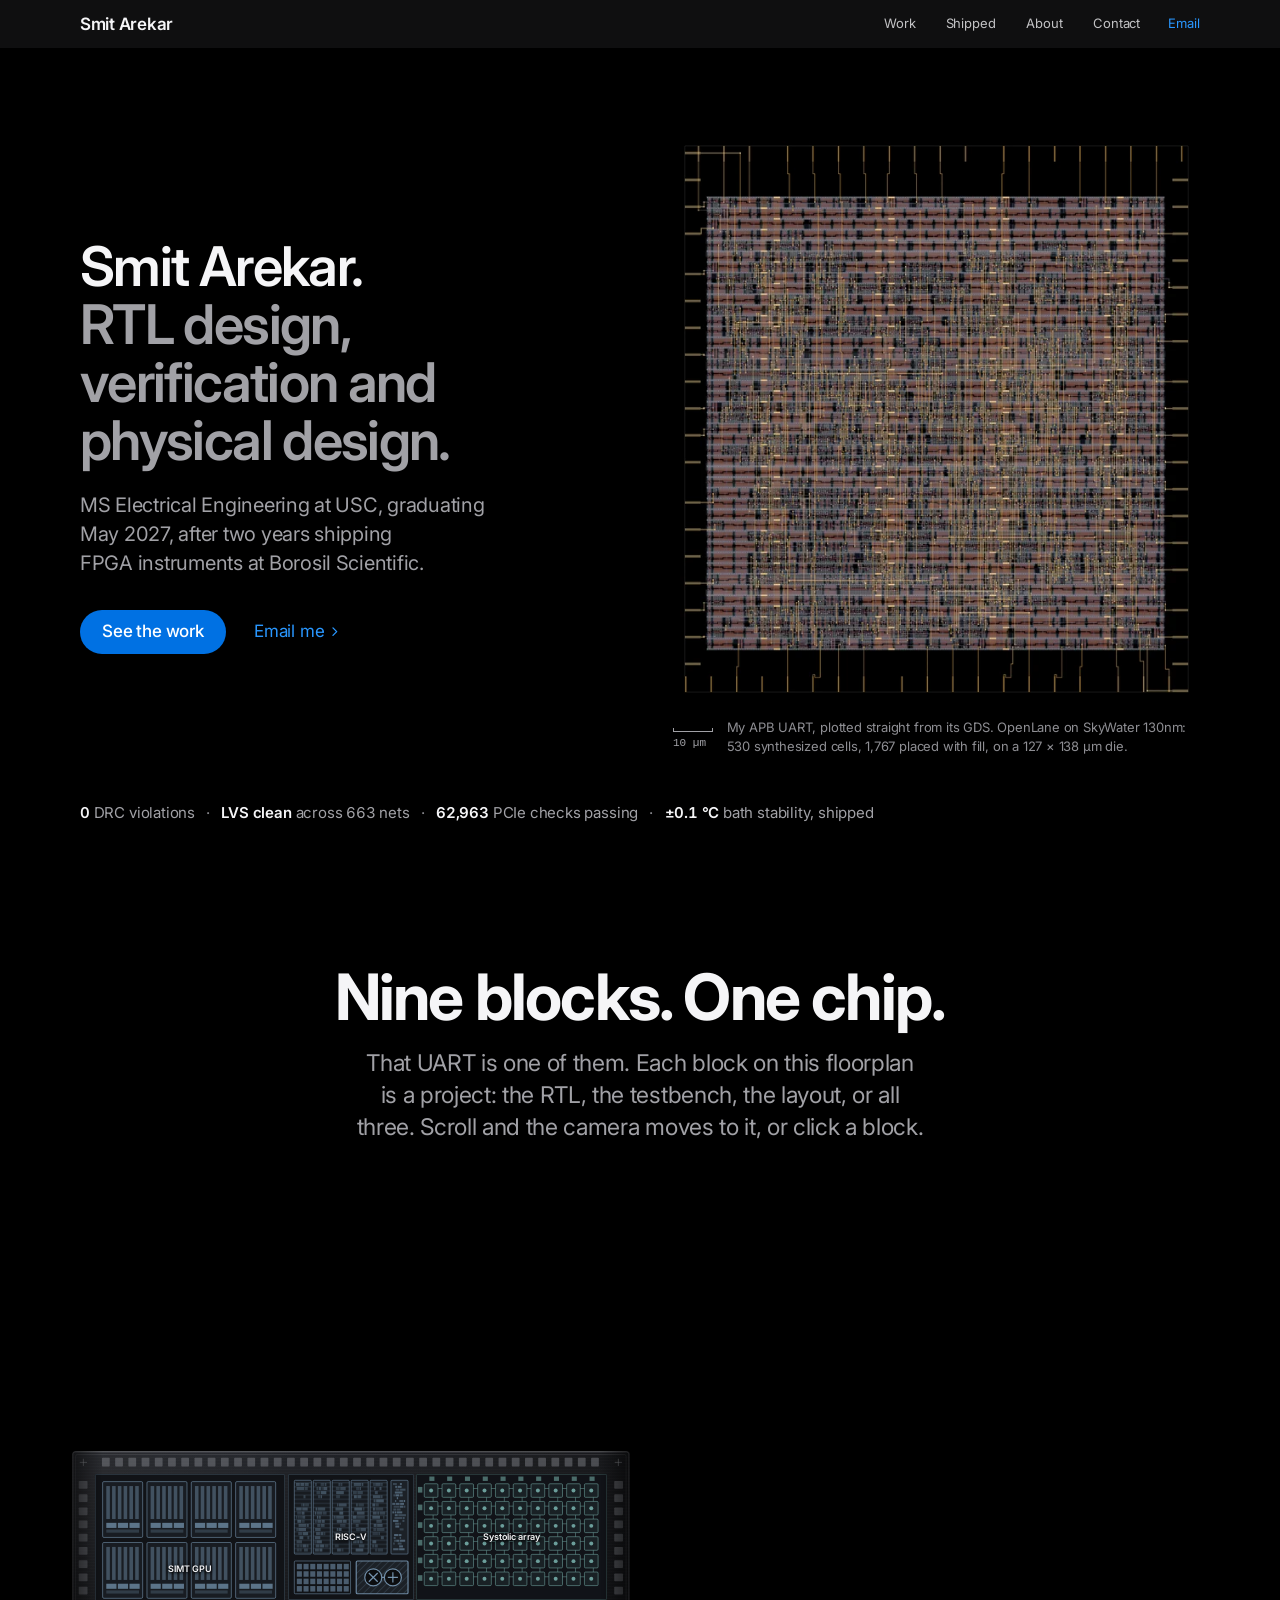
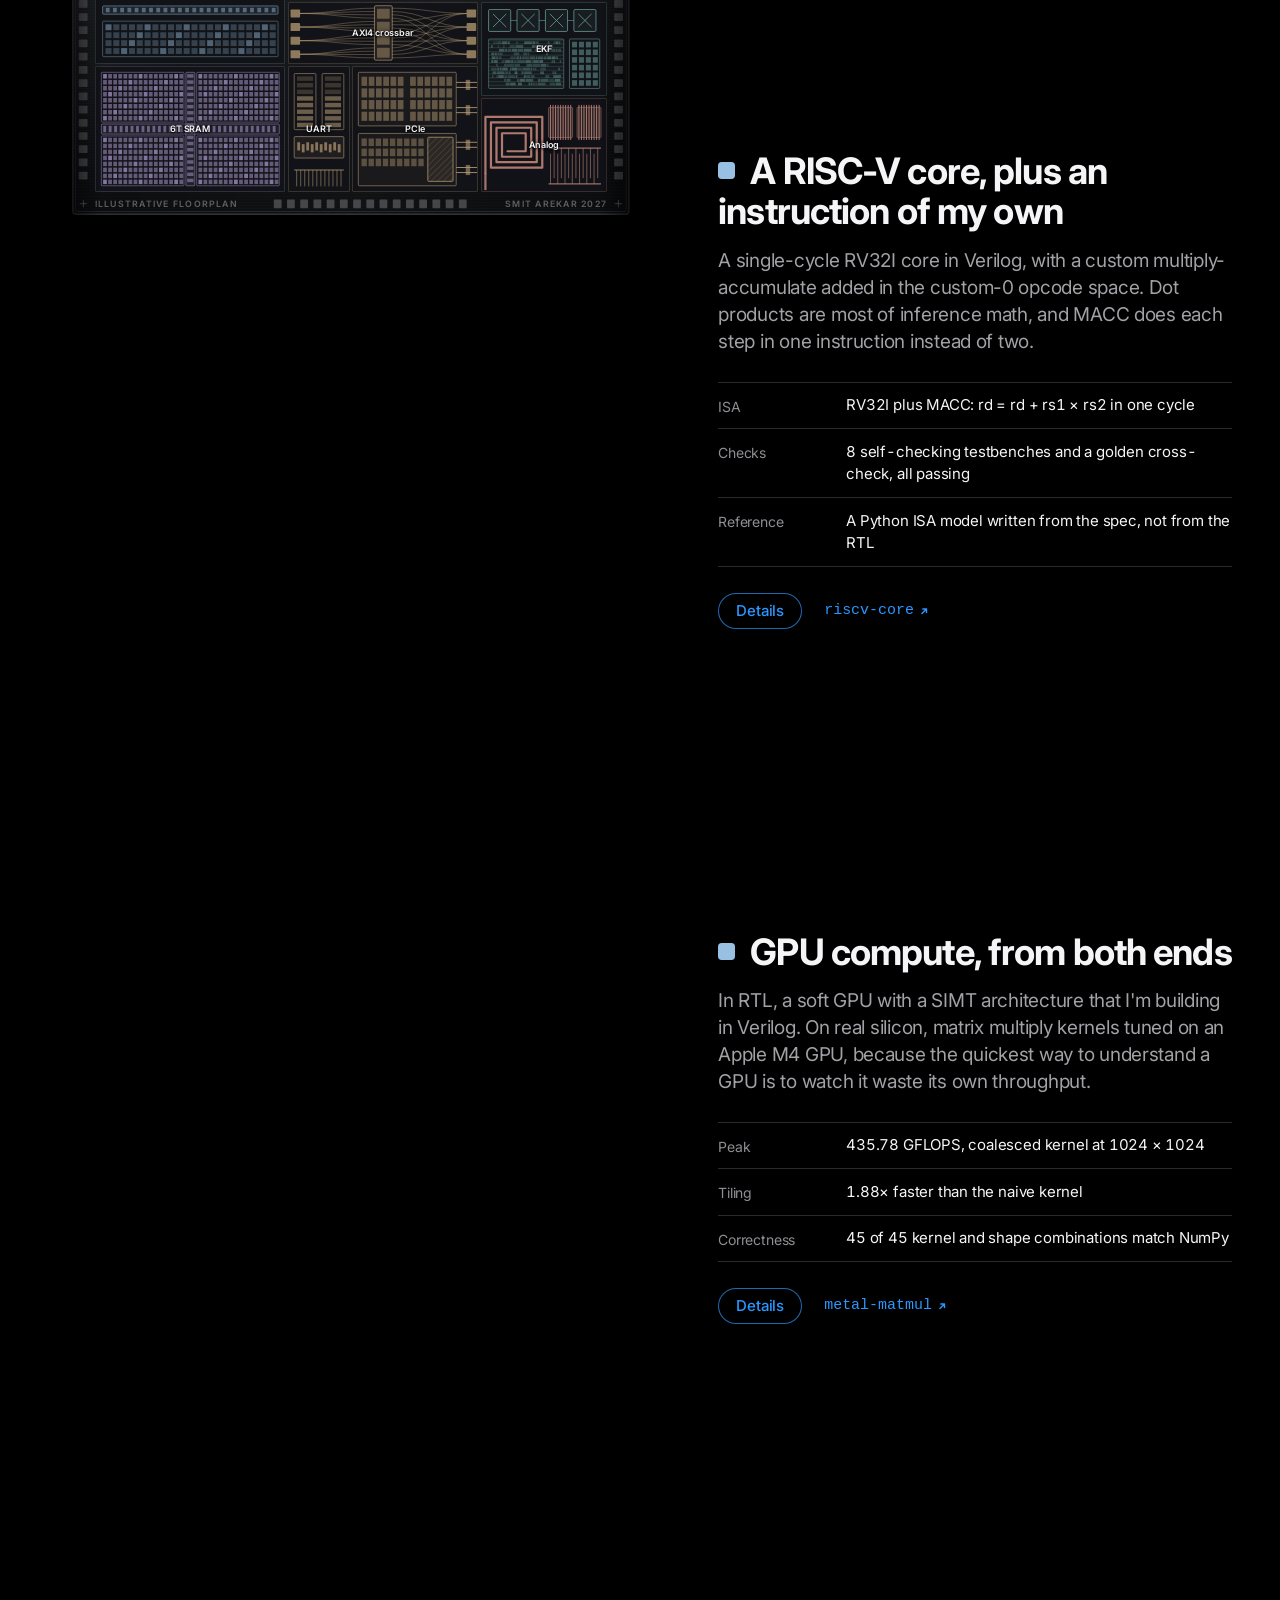
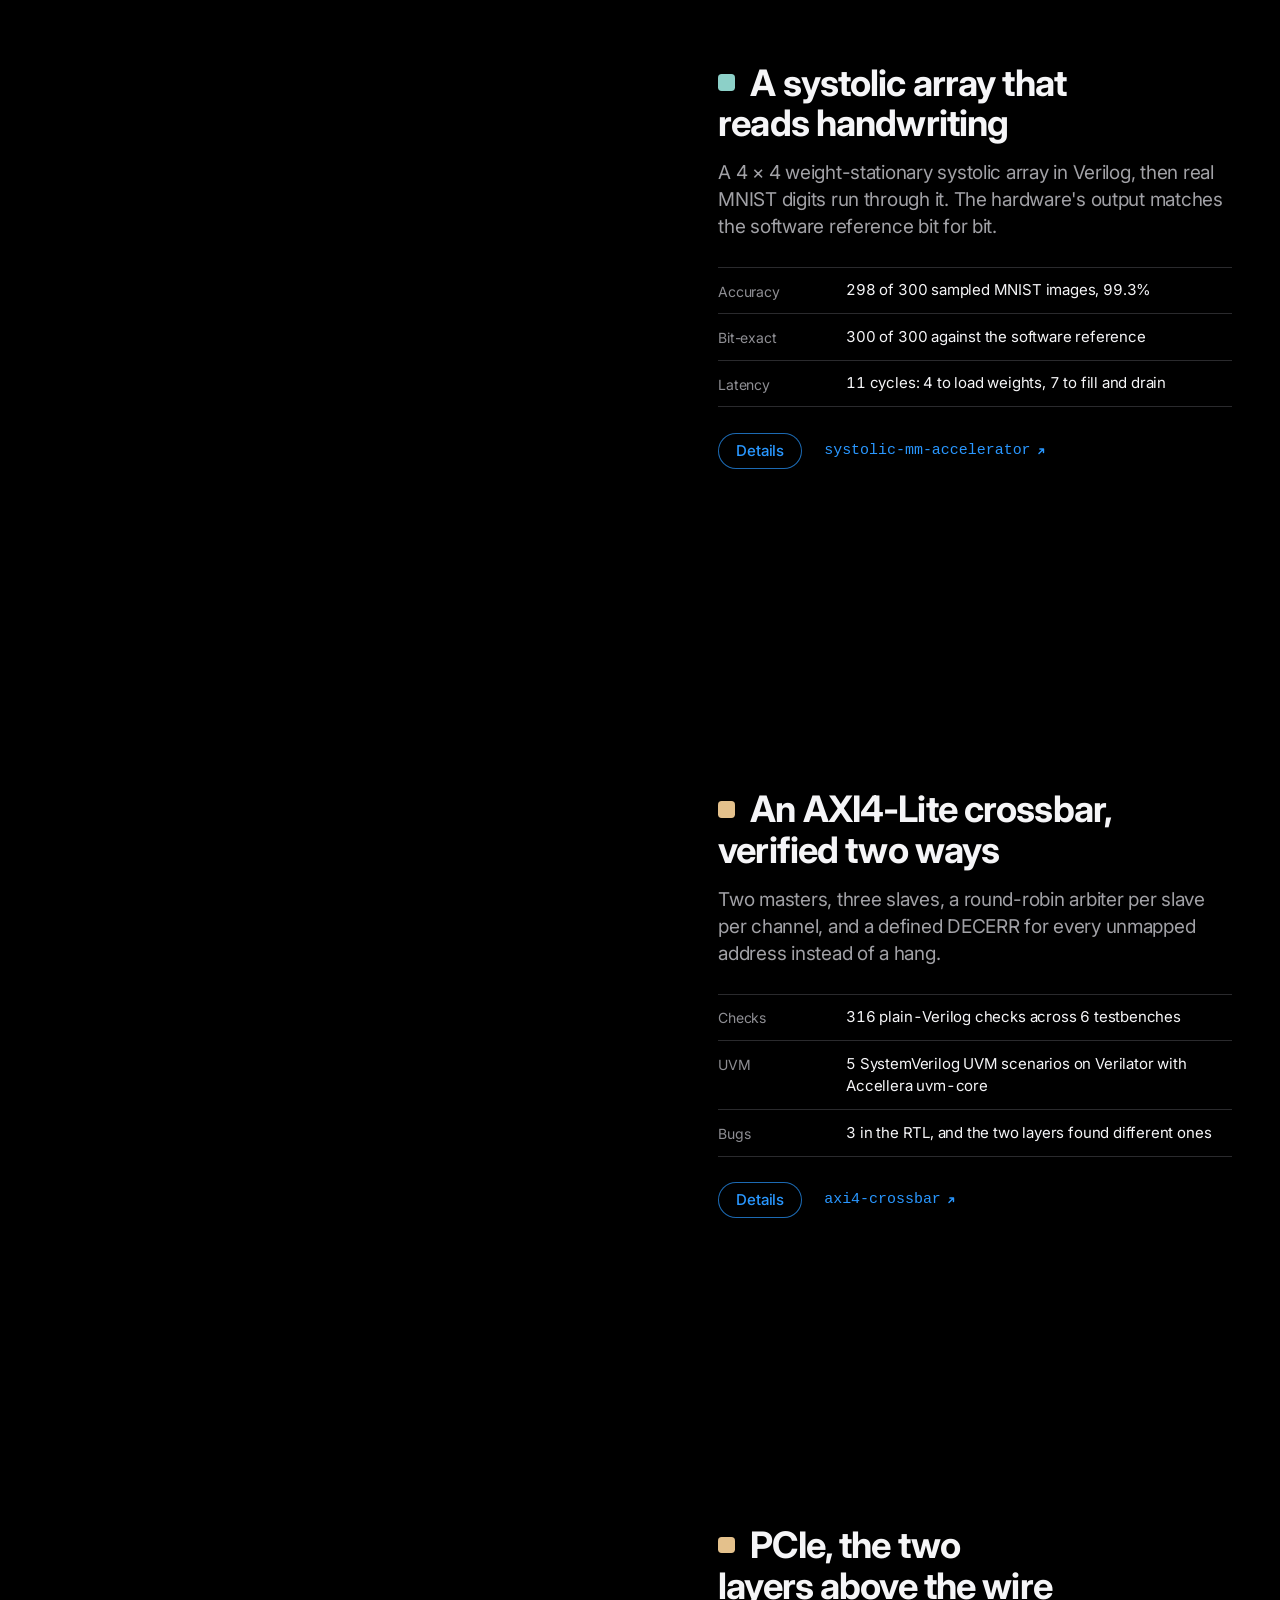
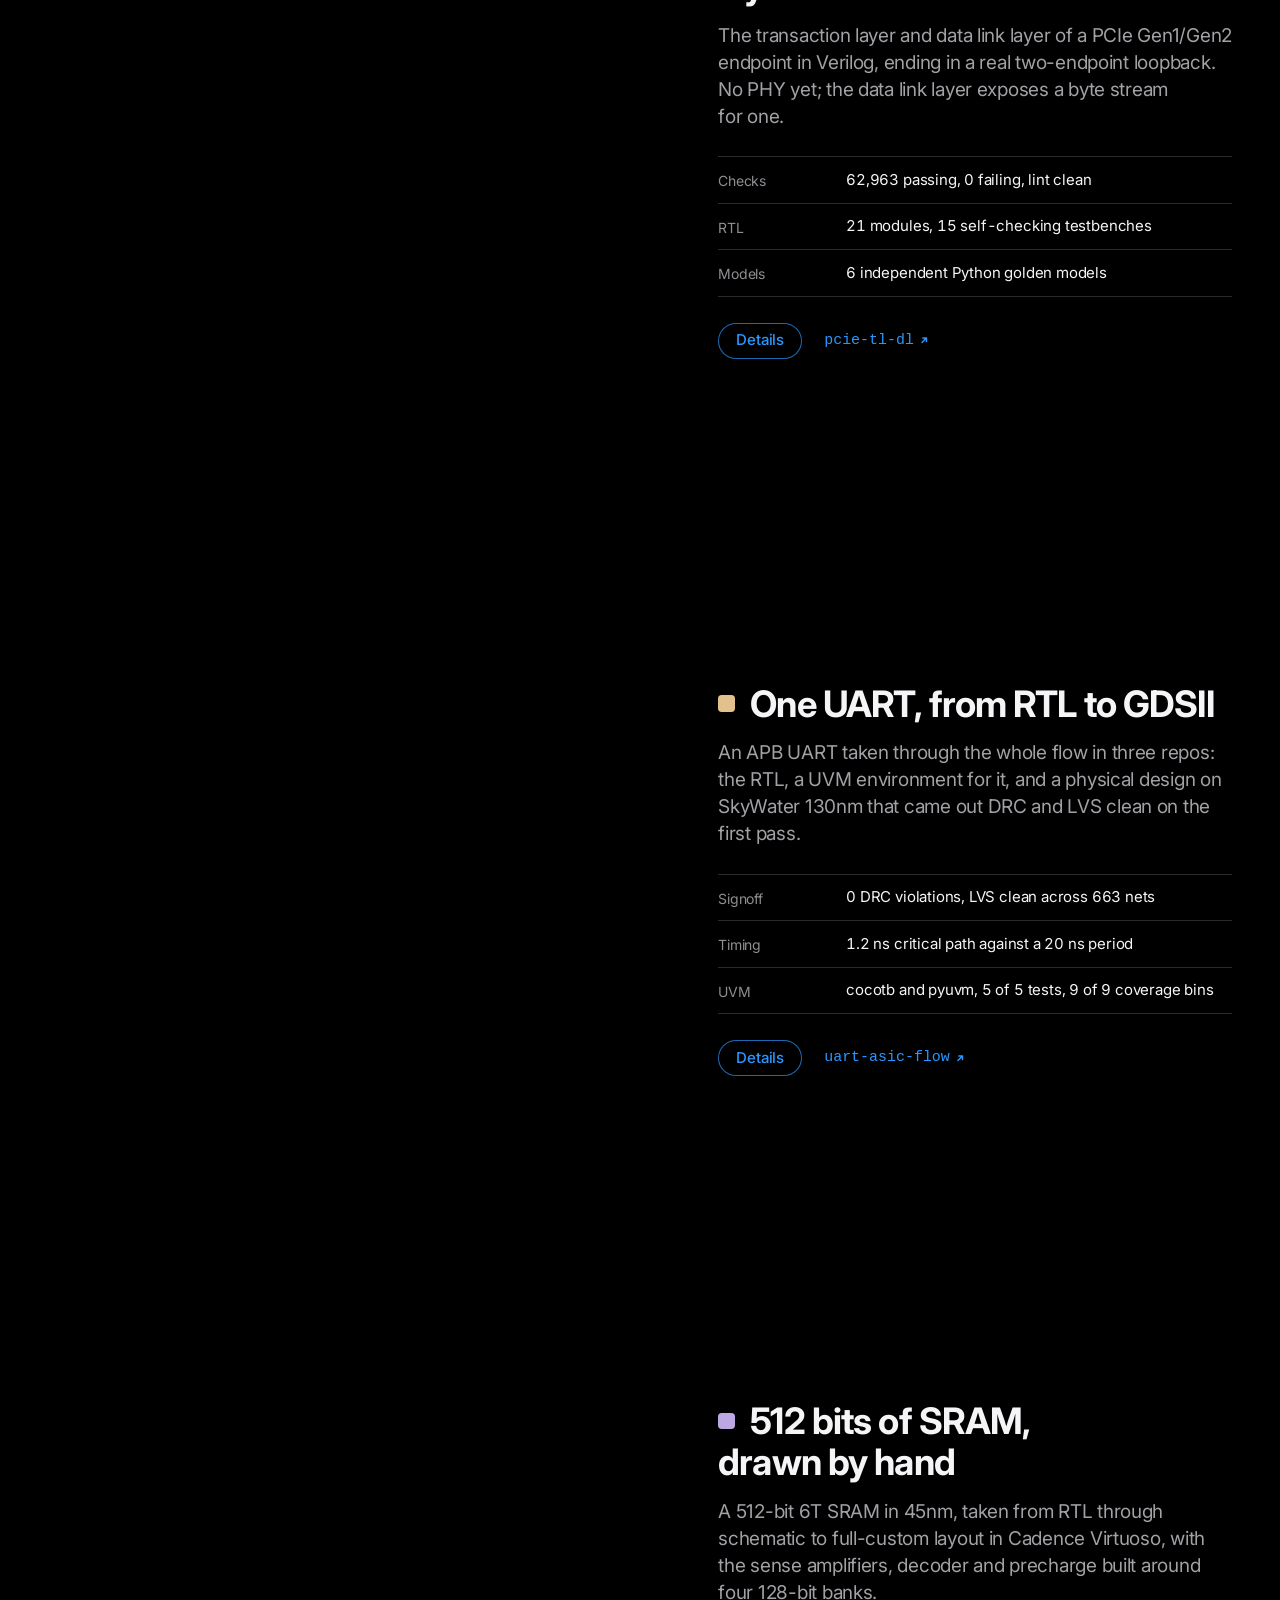
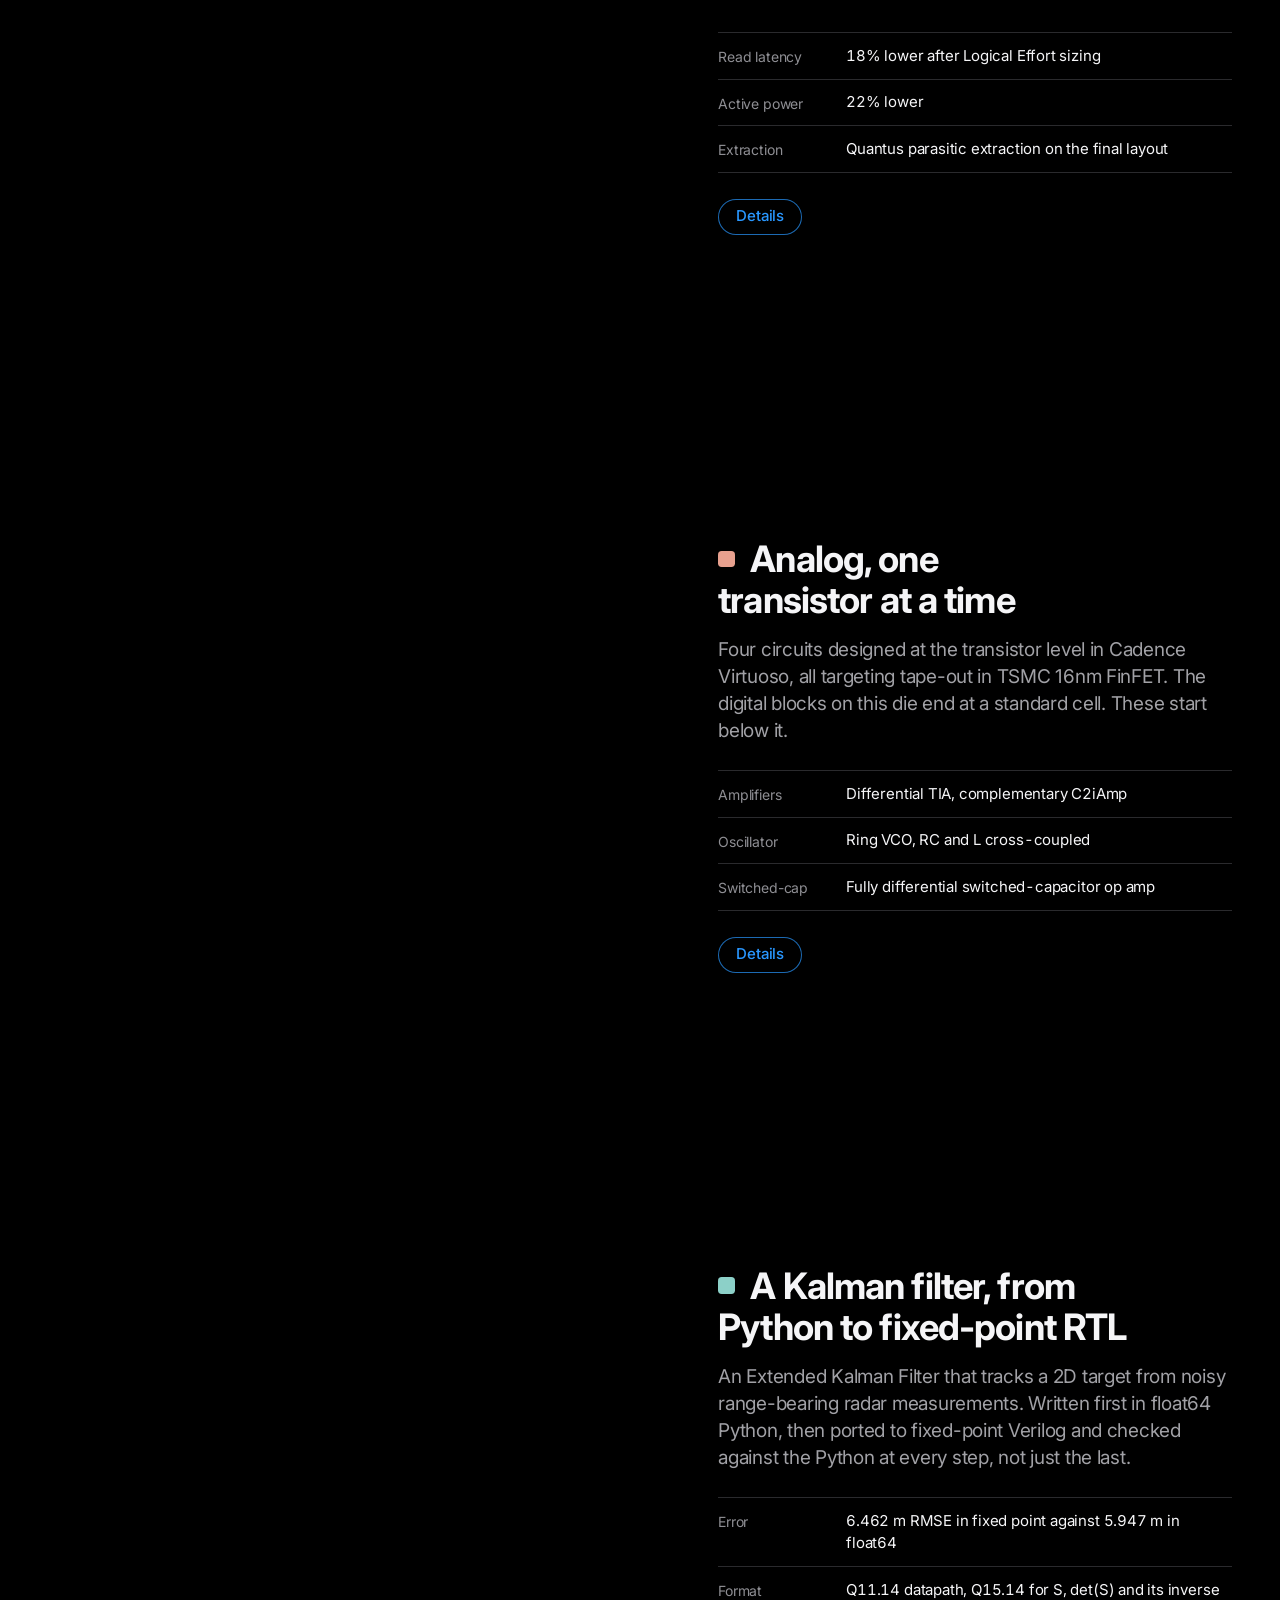
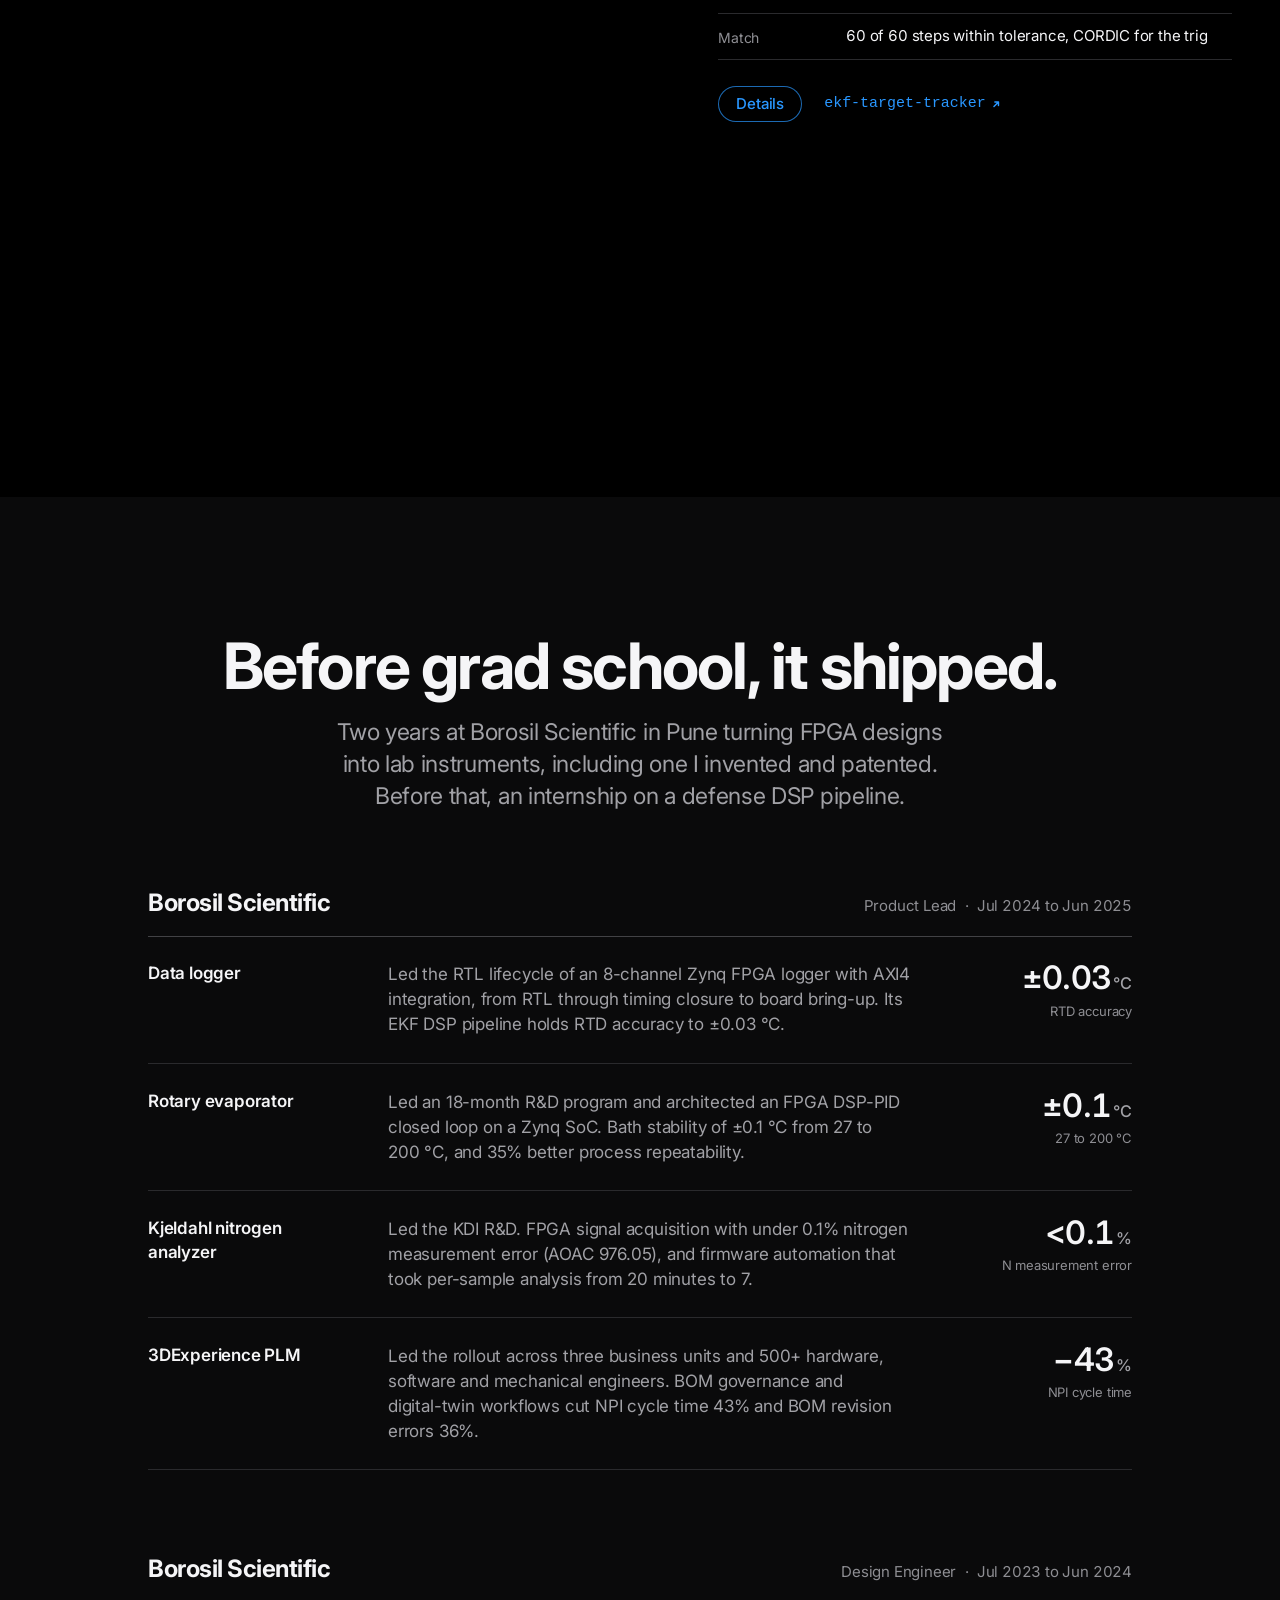
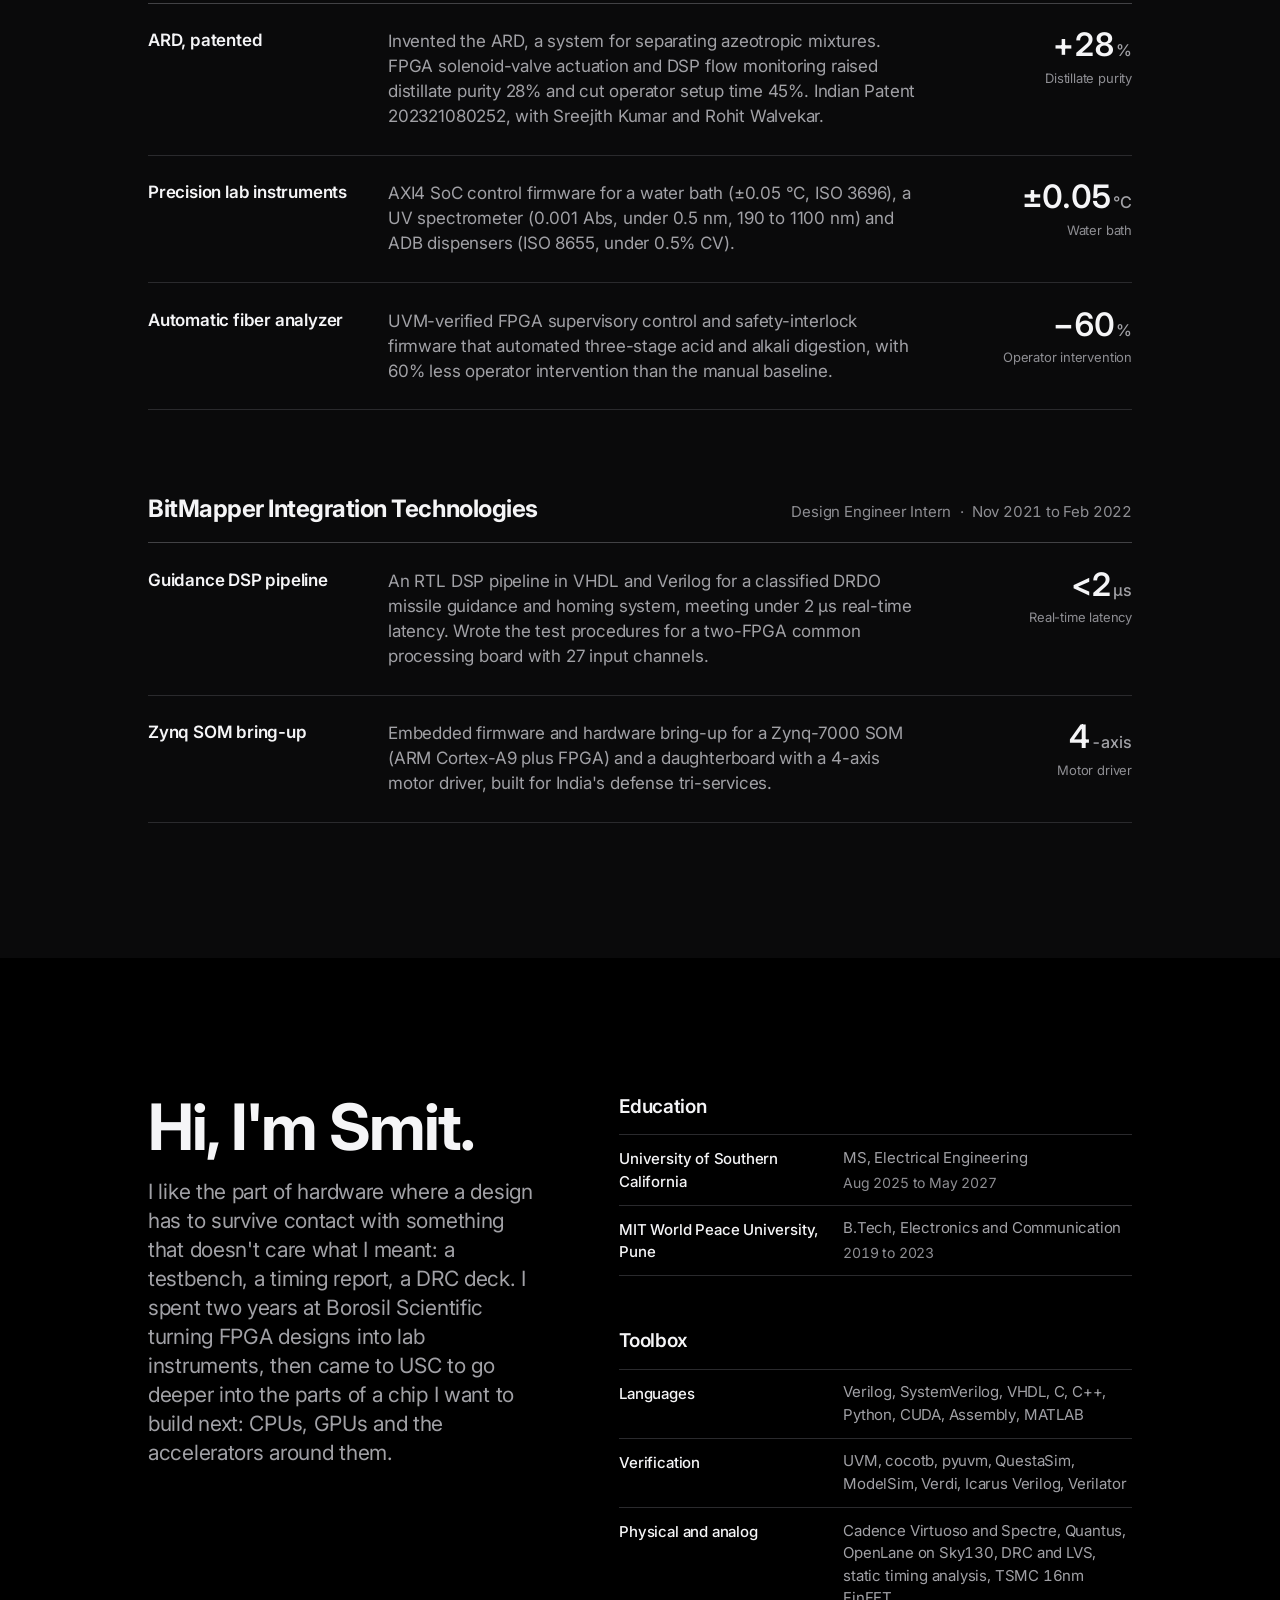
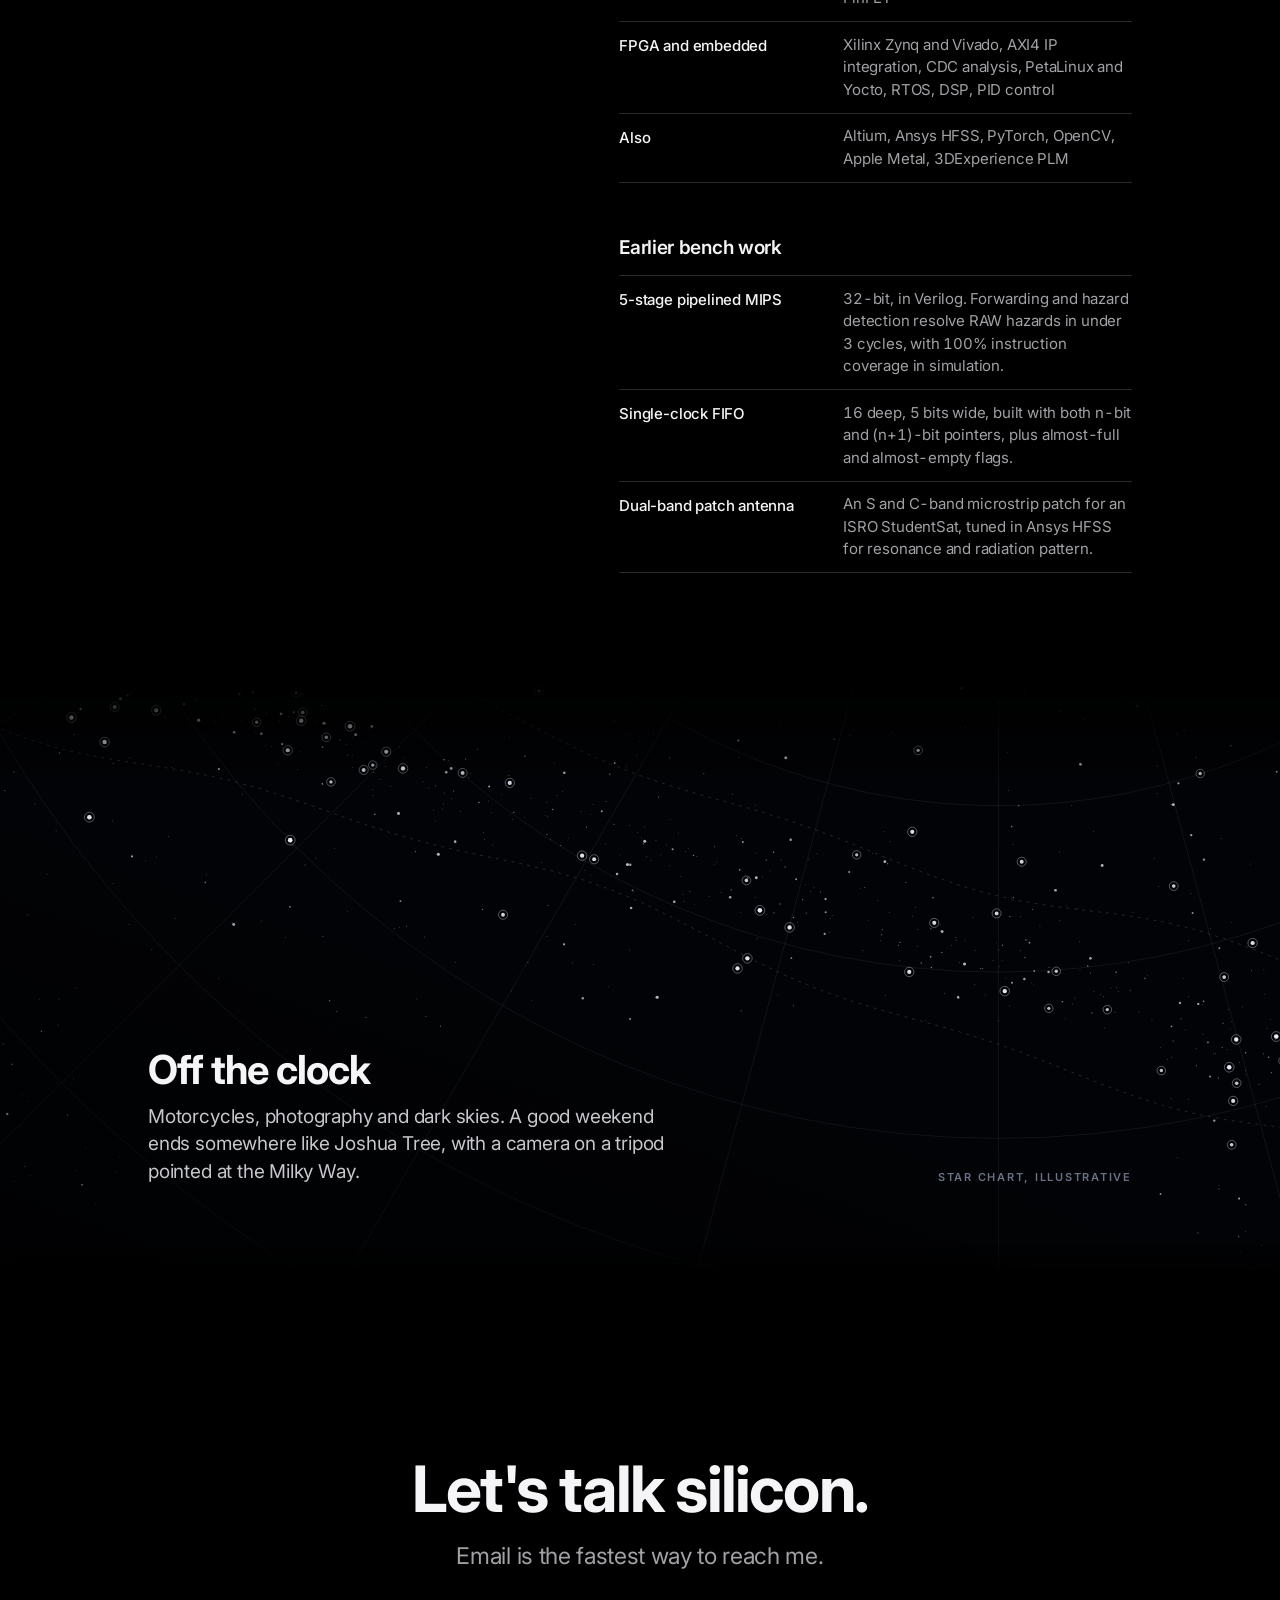
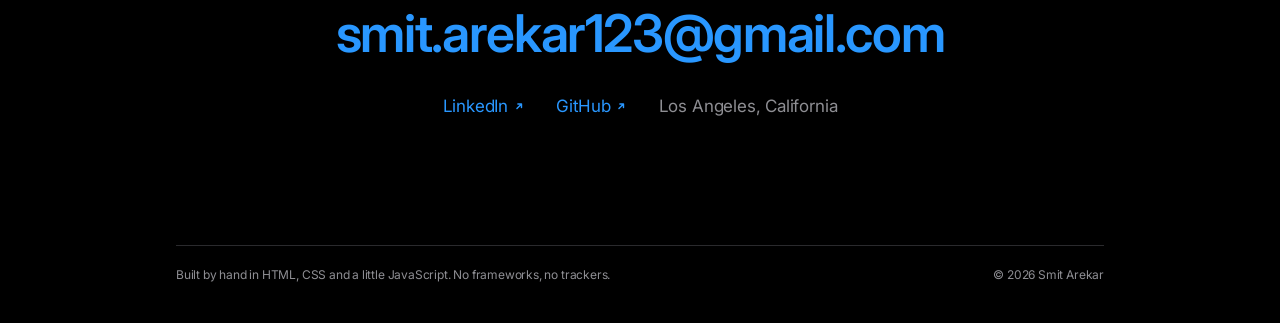
==== index.html @ bb64f1fa "Add files via upload" ====
<!doctype html>
<html lang="en" class="no-js">
<head>
<meta charset="utf-8">
<meta name="viewport" content="width=device-width, initial-scale=1, viewport-fit=cover">
<title>Smit Arekar · RTL, verification and physical design</title>
<meta name="description" content="Smit Arekar designs, verifies and lays out digital hardware: a RISC-V core, GPU kernels, a systolic array, AXI4, PCIe and an RTL-to-GDSII UART. MS Electrical Engineering at USC, graduating May 2027.">
<meta name="theme-color" content="#000000">
<meta name="color-scheme" content="dark">
<link rel="canonical" href="https://smitarekar.github.io/">
<meta property="og:type" content="website">
<meta property="og:url" content="https://smitarekar.github.io/">
<meta property="og:title" content="Smit Arekar · Engineering from the transistor up">
<meta property="og:description" content="RTL design, verification and physical design. Nine projects on one die, from a RISC-V core to a routed Sky130 layout.">
<meta property="og:image" content="https://smitarekar.github.io/assets/img/og.png">
<meta property="og:image:width" content="1200">
<meta property="og:image:height" content="630">
<meta name="twitter:card" content="summary_large_image">
<link rel="icon" href="favicon.svg" type="image/svg+xml">
<link rel="stylesheet" href="css/site.css">
<script>document.documentElement.classList.remove("no-js"); document.documentElement.classList.add("js");</script>
<script src="js/site.js" defer></script>
<script type="application/ld+json">
{
  "@context": "https://schema.org",
  "@type": "Person",
  "name": "Smit Arekar",
  "url": "https://smitarekar.github.io/",
  "email": "mailto:smit.arekar123@gmail.com",
  "address": {"@type": "PostalAddress", "addressLocality": "Los Angeles", "addressRegion": "CA"},
  "alumniOf": [
    {"@type": "CollegeOrUniversity", "name": "University of Southern California"},
    {"@type": "CollegeOrUniversity", "name": "MIT World Peace University"}
  ],
  "knowsAbout": ["RTL design", "Design verification", "UVM", "ASIC physical design", "FPGA", "Computer architecture"],
  "sameAs": ["https://www.linkedin.com/in/smitarekar/", "https://github.com/smitarekar"]
}
</script>
</head>
<body>
<svg class="sprite" aria-hidden="true" focusable="false">
  <symbol id="i-chev" viewBox="0 0 16 16"><path d="M6 3.5 10.5 8 6 12.5" fill="none" stroke="currentColor" stroke-width="1.6" stroke-linecap="round" stroke-linejoin="round"/></symbol>
  <symbol id="i-out" viewBox="0 0 16 16"><path d="M5.5 10.5 10.5 5.5M6.5 5.5h4v4" fill="none" stroke="currentColor" stroke-width="1.6" stroke-linecap="round" stroke-linejoin="round"/></symbol>
  <symbol id="i-close" viewBox="0 0 16 16"><path d="M4.5 4.5 11.5 11.5M11.5 4.5 4.5 11.5" fill="none" stroke="currentColor" stroke-width="1.7" stroke-linecap="round"/></symbol>
</svg>

<a class="skip" href="#main">Skip to content</a>

<header class="nav" id="nav">
  <nav class="nav-inner" aria-label="Primary">
    <a class="nav-name" href="#top">Smit Arekar</a>
    <ul class="nav-links" id="nav-links">
      <li><a href="#work">Work</a></li>
      <li><a href="#shipped">Shipped</a></li>
      <li><a href="#about">About</a></li>
      <li><a href="#contact">Contact</a></li>
    </ul>
    <a class="nav-email" href="mailto:smit.arekar123@gmail.com">Email</a>
    <button class="nav-toggle" type="button" aria-expanded="false" aria-controls="nav-links" aria-label="Menu">
      <span></span><span></span>
    </button>
  </nav>
</header>

<main id="main">

  <section class="hero" id="top" aria-labelledby="hero-title">
    <div class="hero-grid">
      <div class="hero-copy">
        <h1 class="hero-title" id="hero-title"><span class="hero-name">Smit Arekar.</span> RTL design, verification and physical&nbsp;design.</h1>
        <p class="hero-sub">MS Electrical Engineering at USC, graduating May&nbsp;2027, after two years shipping FPGA instruments at Borosil Scientific.</p>
        <div class="hero-actions">
          <a class="pill" href="#work">See the work</a>
          <a class="link-chev" href="mailto:smit.arekar123@gmail.com">Email me<svg class="i" aria-hidden="true"><use href="#i-chev"/></svg></a>
        </div>
      </div>

      <figure class="specimen" aria-labelledby="specimen-cap">
        <div class="specimen-frame" id="specimen">
          <img class="specimen-img" src="assets/img/uart-plot-1240.webp" srcset="assets/img/uart-plot-620.webp 620w, assets/img/uart-plot-1240.webp 1240w" sizes="(min-width: 1024px) 560px, (min-width: 760px) 680px, 92vw" width="1240" height="1340" decoding="async" fetchpriority="high" alt="Routed layout of the APB UART on SkyWater 130nm, plotted from its GDS: rows of standard cells, gold metal-2 wiring and pins along every edge.">
          <span class="exposure" aria-hidden="true"></span>
          <span class="loupe" id="loupe" aria-hidden="true"></span>
          <span class="probe" id="probe" aria-hidden="true"></span>
        </div>
        <figcaption class="specimen-cap" id="specimen-cap">
          <span class="scalebar" id="scalebar" aria-hidden="true"><i></i>10&nbsp;µm</span>
          <span>My APB UART, plotted straight from its GDS. OpenLane on SkyWater 130nm: 530 synthesized cells, 1,767 placed with fill, on a 127&nbsp;×&nbsp;138&nbsp;µm die.</span>
        </figcaption>
      </figure>
    </div>

    <ul class="proof">
      <li><a href="#uart"><b>0</b> DRC violations</a></li>
      <li><a href="#uart"><b>LVS clean</b> across 663 nets</a></li>
      <li><a href="#pcie"><b>62,963</b> PCIe checks passing</a></li>
      <li><a href="#shipped"><b>±0.1&nbsp;°C</b> bath stability, shipped</a></li>
    </ul>
  </section>

  <section class="work" id="work" aria-labelledby="work-title">
    <header class="section-head">
      <h2 class="h-section" id="work-title">Nine blocks. One chip.</h2>
      <p class="lead">That UART is one of them. Each block on this floorplan is a project: the RTL, the testbench, the layout, or all three. Scroll and the camera moves to it, or click a block.</p>
    </header>

    <div class="tour">
      <div class="tour-stage" aria-hidden="true">
        <div class="tour-viewport" id="tour-viewport">
          <div class="die-frame die-frame--tour">
            <div class="die die--tour" id="tour-die"><!--die:start--><svg class="die-ring" viewBox="0 0 1080 705" preserveAspectRatio="none" aria-hidden="true" focusable="false"><rect x="2" y="2" width="1076" height="701" fill="none" stroke="currentColor" stroke-opacity="0.35" stroke-width="1" vector-effect="non-scaling-stroke" rx="4"/><rect x="7" y="7" width="1066" height="691" fill="none" stroke="currentColor" stroke-opacity="0.18" stroke-width="1" vector-effect="non-scaling-stroke" rx="3"/><rect x="58" y="13" width="15" height="17" rx="1.5" fill="currentColor" fill-opacity="0.42"/><rect x="83.6" y="13" width="15" height="17" rx="1.5" fill="currentColor" fill-opacity="0.42"/><rect x="109.2" y="13" width="15" height="17" rx="1.5" fill="currentColor" fill-opacity="0.42"/><rect x="134.8" y="13" width="15" height="17" rx="1.5" fill="currentColor" fill-opacity="0.42"/><rect x="160.4" y="13" width="15" height="17" rx="1.5" fill="currentColor" fill-opacity="0.42"/><rect x="186" y="13" width="15" height="17" rx="1.5" fill="currentColor" fill-opacity="0.42"/><rect x="211.6" y="13" width="15" height="17" rx="1.5" fill="currentColor" fill-opacity="0.42"/><rect x="237.2" y="13" width="15" height="17" rx="1.5" fill="currentColor" fill-opacity="0.42"/><rect x="262.8" y="13" width="15" height="17" rx="1.5" fill="currentColor" fill-opacity="0.42"/><rect x="288.4" y="13" width="15" height="17" rx="1.5" fill="currentColor" fill-opacity="0.42"/><rect x="314" y="13" width="15" height="17" rx="1.5" fill="currentColor" fill-opacity="0.42"/><rect x="339.6" y="13" width="15" height="17" rx="1.5" fill="currentColor" fill-opacity="0.42"/><rect x="365.2" y="13" width="15" height="17" rx="1.5" fill="currentColor" fill-opacity="0.42"/><rect x="390.8" y="13" width="15" height="17" rx="1.5" fill="currentColor" fill-opacity="0.42"/><rect x="390.8" y="675" width="15" height="17" rx="1.5" fill="currentColor" fill-opacity="0.42"/><rect x="416.4" y="13" width="15" height="17" rx="1.5" fill="currentColor" fill-opacity="0.42"/><rect x="416.4" y="675" width="15" height="17" rx="1.5" fill="currentColor" fill-opacity="0.42"/><rect x="442" y="13" width="15" height="17" rx="1.5" fill="currentColor" fill-opacity="0.42"/><rect x="442" y="675" width="15" height="17" rx="1.5" fill="currentColor" fill-opacity="0.42"/><rect x="467.6" y="13" width="15" height="17" rx="1.5" fill="currentColor" fill-opacity="0.42"/><rect x="467.6" y="675" width="15" height="17" rx="1.5" fill="currentColor" fill-opacity="0.42"/><rect x="493.2" y="13" width="15" height="17" rx="1.5" fill="currentColor" fill-opacity="0.42"/><rect x="493.2" y="675" width="15" height="17" rx="1.5" fill="currentColor" fill-opacity="0.42"/><rect x="518.8" y="13" width="15" height="17" rx="1.5" fill="currentColor" fill-opacity="0.42"/><rect x="518.8" y="675" width="15" height="17" rx="1.5" fill="currentColor" fill-opacity="0.42"/><rect x="544.4" y="13" width="15" height="17" rx="1.5" fill="currentColor" fill-opacity="0.42"/><rect x="544.4" y="675" width="15" height="17" rx="1.5" fill="currentColor" fill-opacity="0.42"/><rect x="570" y="13" width="15" height="17" rx="1.5" fill="currentColor" fill-opacity="0.42"/><rect x="570" y="675" width="15" height="17" rx="1.5" fill="currentColor" fill-opacity="0.42"/><rect x="595.6" y="13" width="15" height="17" rx="1.5" fill="currentColor" fill-opacity="0.42"/><rect x="595.6" y="675" width="15" height="17" rx="1.5" fill="currentColor" fill-opacity="0.42"/><rect x="621.2" y="13" width="15" height="17" rx="1.5" fill="currentColor" fill-opacity="0.42"/><rect x="621.2" y="675" width="15" height="17" rx="1.5" fill="currentColor" fill-opacity="0.42"/><rect x="646.8" y="13" width="15" height="17" rx="1.5" fill="currentColor" fill-opacity="0.42"/><rect x="646.8" y="675" width="15" height="17" rx="1.5" fill="currentColor" fill-opacity="0.42"/><rect x="672.4" y="13" width="15" height="17" rx="1.5" fill="currentColor" fill-opacity="0.42"/><rect x="672.4" y="675" width="15" height="17" rx="1.5" fill="currentColor" fill-opacity="0.42"/><rect x="698" y="13" width="15" height="17" rx="1.5" fill="currentColor" fill-opacity="0.42"/><rect x="698" y="675" width="15" height="17" rx="1.5" fill="currentColor" fill-opacity="0.42"/><rect x="723.6" y="13" width="15" height="17" rx="1.5" fill="currentColor" fill-opacity="0.42"/><rect x="723.6" y="675" width="15" height="17" rx="1.5" fill="currentColor" fill-opacity="0.42"/><rect x="749.2" y="13" width="15" height="17" rx="1.5" fill="currentColor" fill-opacity="0.42"/><rect x="749.2" y="675" width="15" height="17" rx="1.5" fill="currentColor" fill-opacity="0.42"/><rect x="774.8" y="13" width="15" height="17" rx="1.5" fill="currentColor" fill-opacity="0.42"/><rect x="800.4" y="13" width="15" height="17" rx="1.5" fill="currentColor" fill-opacity="0.42"/><rect x="826" y="13" width="15" height="17" rx="1.5" fill="currentColor" fill-opacity="0.42"/><rect x="851.6" y="13" width="15" height="17" rx="1.5" fill="currentColor" fill-opacity="0.42"/><rect x="877.2" y="13" width="15" height="17" rx="1.5" fill="currentColor" fill-opacity="0.42"/><rect x="902.8" y="13" width="15" height="17" rx="1.5" fill="currentColor" fill-opacity="0.42"/><rect x="928.4" y="13" width="15" height="17" rx="1.5" fill="currentColor" fill-opacity="0.42"/><rect x="954" y="13" width="15" height="17" rx="1.5" fill="currentColor" fill-opacity="0.42"/><rect x="979.6" y="13" width="15" height="17" rx="1.5" fill="currentColor" fill-opacity="0.42"/><rect x="1005.2" y="13" width="15" height="17" rx="1.5" fill="currentColor" fill-opacity="0.42"/><rect x="13" y="58" width="17" height="15" rx="1.5" fill="currentColor" fill-opacity="0.42"/><rect x="1050" y="58" width="17" height="15" rx="1.5" fill="currentColor" fill-opacity="0.42"/><rect x="13" y="83.6" width="17" height="15" rx="1.5" fill="currentColor" fill-opacity="0.42"/><rect x="1050" y="83.6" width="17" height="15" rx="1.5" fill="currentColor" fill-opacity="0.42"/><rect x="13" y="109.2" width="17" height="15" rx="1.5" fill="currentColor" fill-opacity="0.42"/><rect x="1050" y="109.2" width="17" height="15" rx="1.5" fill="currentColor" fill-opacity="0.42"/><rect x="13" y="134.8" width="17" height="15" rx="1.5" fill="currentColor" fill-opacity="0.42"/><rect x="1050" y="134.8" width="17" height="15" rx="1.5" fill="currentColor" fill-opacity="0.42"/><rect x="13" y="160.4" width="17" height="15" rx="1.5" fill="currentColor" fill-opacity="0.42"/><rect x="1050" y="160.4" width="17" height="15" rx="1.5" fill="currentColor" fill-opacity="0.42"/><rect x="13" y="186" width="17" height="15" rx="1.5" fill="currentColor" fill-opacity="0.42"/><rect x="1050" y="186" width="17" height="15" rx="1.5" fill="currentColor" fill-opacity="0.42"/><rect x="13" y="211.6" width="17" height="15" rx="1.5" fill="currentColor" fill-opacity="0.42"/><rect x="1050" y="211.6" width="17" height="15" rx="1.5" fill="currentColor" fill-opacity="0.42"/><rect x="13" y="237.2" width="17" height="15" rx="1.5" fill="currentColor" fill-opacity="0.42"/><rect x="1050" y="237.2" width="17" height="15" rx="1.5" fill="currentColor" fill-opacity="0.42"/><rect x="13" y="262.8" width="17" height="15" rx="1.5" fill="currentColor" fill-opacity="0.42"/><rect x="1050" y="262.8" width="17" height="15" rx="1.5" fill="currentColor" fill-opacity="0.42"/><rect x="13" y="288.4" width="17" height="15" rx="1.5" fill="currentColor" fill-opacity="0.42"/><rect x="1050" y="288.4" width="17" height="15" rx="1.5" fill="currentColor" fill-opacity="0.42"/><rect x="13" y="314" width="17" height="15" rx="1.5" fill="currentColor" fill-opacity="0.42"/><rect x="1050" y="314" width="17" height="15" rx="1.5" fill="currentColor" fill-opacity="0.42"/><rect x="13" y="339.6" width="17" height="15" rx="1.5" fill="currentColor" fill-opacity="0.42"/><rect x="1050" y="339.6" width="17" height="15" rx="1.5" fill="currentColor" fill-opacity="0.42"/><rect x="13" y="365.2" width="17" height="15" rx="1.5" fill="currentColor" fill-opacity="0.42"/><rect x="1050" y="365.2" width="17" height="15" rx="1.5" fill="currentColor" fill-opacity="0.42"/><rect x="13" y="390.8" width="17" height="15" rx="1.5" fill="currentColor" fill-opacity="0.42"/><rect x="1050" y="390.8" width="17" height="15" rx="1.5" fill="currentColor" fill-opacity="0.42"/><rect x="13" y="416.4" width="17" height="15" rx="1.5" fill="currentColor" fill-opacity="0.42"/><rect x="1050" y="416.4" width="17" height="15" rx="1.5" fill="currentColor" fill-opacity="0.42"/><rect x="13" y="442" width="17" height="15" rx="1.5" fill="currentColor" fill-opacity="0.42"/><rect x="1050" y="442" width="17" height="15" rx="1.5" fill="currentColor" fill-opacity="0.42"/><rect x="13" y="467.6" width="17" height="15" rx="1.5" fill="currentColor" fill-opacity="0.42"/><rect x="1050" y="467.6" width="17" height="15" rx="1.5" fill="currentColor" fill-opacity="0.42"/><rect x="13" y="493.2" width="17" height="15" rx="1.5" fill="currentColor" fill-opacity="0.42"/><rect x="1050" y="493.2" width="17" height="15" rx="1.5" fill="currentColor" fill-opacity="0.42"/><rect x="13" y="518.8" width="17" height="15" rx="1.5" fill="currentColor" fill-opacity="0.42"/><rect x="1050" y="518.8" width="17" height="15" rx="1.5" fill="currentColor" fill-opacity="0.42"/><rect x="13" y="544.4" width="17" height="15" rx="1.5" fill="currentColor" fill-opacity="0.42"/><rect x="1050" y="544.4" width="17" height="15" rx="1.5" fill="currentColor" fill-opacity="0.42"/><rect x="13" y="570" width="17" height="15" rx="1.5" fill="currentColor" fill-opacity="0.42"/><rect x="1050" y="570" width="17" height="15" rx="1.5" fill="currentColor" fill-opacity="0.42"/><rect x="13" y="595.6" width="17" height="15" rx="1.5" fill="currentColor" fill-opacity="0.42"/><rect x="1050" y="595.6" width="17" height="15" rx="1.5" fill="currentColor" fill-opacity="0.42"/><rect x="13" y="621.2" width="17" height="15" rx="1.5" fill="currentColor" fill-opacity="0.42"/><rect x="1050" y="621.2" width="17" height="15" rx="1.5" fill="currentColor" fill-opacity="0.42"/><text x="44" y="690" text-anchor="start" fill="currentColor" fill-opacity="0.62" font-size="17" font-weight="600" letter-spacing="2.4">ILLUSTRATIVE FLOORPLAN</text><text x="1036" y="690" text-anchor="end" fill="currentColor" fill-opacity="0.62" font-size="17" font-weight="600" letter-spacing="2.4">SMIT AREKAR  2027</text><path d="M15 22H29M22 15V29" stroke="currentColor" stroke-opacity="0.5" stroke-width="1" vector-effect="non-scaling-stroke"/><path d="M1051 22H1065M1058 15V29" stroke="currentColor" stroke-opacity="0.5" stroke-width="1" vector-effect="non-scaling-stroke"/><path d="M15 683H29M22 676V690" stroke="currentColor" stroke-opacity="0.5" stroke-width="1" vector-effect="non-scaling-stroke"/><path d="M1051 683H1065M1058 676V690" stroke="currentColor" stroke-opacity="0.5" stroke-width="1" vector-effect="non-scaling-stroke"/></svg><div class="block" data-project="gpu" data-group="compute" title="GPU compute" style="grid-area:1/1/7/7"><svg class="block-art" viewBox="0 0 60 60" preserveAspectRatio="none" aria-hidden="true" focusable="false"><defs><pattern id="pg-rows" width="4" height="1.3" patternUnits="userSpaceOnUse"><line x1="0" y1="0.2" x2="4" y2="0.2" stroke="currentColor" stroke-opacity="0.18" stroke-width="1" vector-effect="non-scaling-stroke"/></pattern></defs><rect x="2.4" y="2.4" width="12.6" height="17.6" fill="currentColor" fill-opacity="0.07" stroke="currentColor" stroke-opacity="0.55" stroke-width="1" vector-effect="non-scaling-stroke" rx="0.4"/><rect x="3.55" y="3.8" width="1.12" height="10.4" fill="currentColor" fill-opacity="0.42"/><rect x="5.37" y="3.8" width="1.12" height="10.4" fill="currentColor" fill-opacity="0.42"/><rect x="7.19" y="3.8" width="1.12" height="10.4" fill="currentColor" fill-opacity="0.42"/><rect x="9.01" y="3.8" width="1.12" height="10.4" fill="currentColor" fill-opacity="0.42"/><rect x="10.83" y="3.8" width="1.12" height="10.4" fill="currentColor" fill-opacity="0.42"/><rect x="12.65" y="3.8" width="1.12" height="10.4" fill="currentColor" fill-opacity="0.42"/><rect x="3.55" y="15.4" width="3.2" height="1.6" fill="currentColor" fill-opacity="0.7"/><rect x="7.2" y="15.4" width="3.2" height="1.6" fill="currentColor" fill-opacity="0.7"/><rect x="10.85" y="15.4" width="3.2" height="1.6" fill="currentColor" fill-opacity="0.7"/><rect x="3.55" y="17.5" width="10.3" height="1" fill="currentColor" fill-opacity="0.25"/><rect x="16.35" y="2.4" width="12.6" height="17.6" fill="currentColor" fill-opacity="0.07" stroke="currentColor" stroke-opacity="0.55" stroke-width="1" vector-effect="non-scaling-stroke" rx="0.4"/><rect x="17.5" y="3.8" width="1.12" height="10.4" fill="currentColor" fill-opacity="0.42"/><rect x="19.32" y="3.8" width="1.12" height="10.4" fill="currentColor" fill-opacity="0.42"/><rect x="21.14" y="3.8" width="1.12" height="10.4" fill="currentColor" fill-opacity="0.42"/><rect x="22.96" y="3.8" width="1.12" height="10.4" fill="currentColor" fill-opacity="0.42"/><rect x="24.78" y="3.8" width="1.12" height="10.4" fill="currentColor" fill-opacity="0.42"/><rect x="26.6" y="3.8" width="1.12" height="10.4" fill="currentColor" fill-opacity="0.42"/><rect x="17.5" y="15.4" width="3.2" height="1.6" fill="currentColor" fill-opacity="0.7"/><rect x="21.15" y="15.4" width="3.2" height="1.6" fill="currentColor" fill-opacity="0.7"/><rect x="24.8" y="15.4" width="3.2" height="1.6" fill="currentColor" fill-opacity="0.7"/><rect x="17.5" y="17.5" width="10.3" height="1" fill="currentColor" fill-opacity="0.25"/><rect x="30.3" y="2.4" width="12.6" height="17.6" fill="currentColor" fill-opacity="0.07" stroke="currentColor" stroke-opacity="0.55" stroke-width="1" vector-effect="non-scaling-stroke" rx="0.4"/><rect x="31.45" y="3.8" width="1.12" height="10.4" fill="currentColor" fill-opacity="0.42"/><rect x="33.27" y="3.8" width="1.12" height="10.4" fill="currentColor" fill-opacity="0.42"/><rect x="35.09" y="3.8" width="1.12" height="10.4" fill="currentColor" fill-opacity="0.42"/><rect x="36.91" y="3.8" width="1.12" height="10.4" fill="currentColor" fill-opacity="0.42"/><rect x="38.73" y="3.8" width="1.12" height="10.4" fill="currentColor" fill-opacity="0.42"/><rect x="40.55" y="3.8" width="1.12" height="10.4" fill="currentColor" fill-opacity="0.42"/><rect x="31.45" y="15.4" width="3.2" height="1.6" fill="currentColor" fill-opacity="0.7"/><rect x="35.1" y="15.4" width="3.2" height="1.6" fill="currentColor" fill-opacity="0.7"/><rect x="38.75" y="15.4" width="3.2" height="1.6" fill="currentColor" fill-opacity="0.7"/><rect x="31.45" y="17.5" width="10.3" height="1" fill="currentColor" fill-opacity="0.25"/><rect x="44.25" y="2.4" width="12.6" height="17.6" fill="currentColor" fill-opacity="0.07" stroke="currentColor" stroke-opacity="0.55" stroke-width="1" vector-effect="non-scaling-stroke" rx="0.4"/><rect x="45.4" y="3.8" width="1.12" height="10.4" fill="currentColor" fill-opacity="0.42"/><rect x="47.22" y="3.8" width="1.12" height="10.4" fill="currentColor" fill-opacity="0.42"/><rect x="49.04" y="3.8" width="1.12" height="10.4" fill="currentColor" fill-opacity="0.42"/><rect x="50.86" y="3.8" width="1.12" height="10.4" fill="currentColor" fill-opacity="0.42"/><rect x="52.68" y="3.8" width="1.12" height="10.4" fill="currentColor" fill-opacity="0.42"/><rect x="54.5" y="3.8" width="1.12" height="10.4" fill="currentColor" fill-opacity="0.42"/><rect x="45.4" y="15.4" width="3.2" height="1.6" fill="currentColor" fill-opacity="0.7"/><rect x="49.05" y="15.4" width="3.2" height="1.6" fill="currentColor" fill-opacity="0.7"/><rect x="52.7" y="15.4" width="3.2" height="1.6" fill="currentColor" fill-opacity="0.7"/><rect x="45.4" y="17.5" width="10.3" height="1" fill="currentColor" fill-opacity="0.25"/><rect x="2.4" y="21.6" width="12.6" height="17.6" fill="currentColor" fill-opacity="0.07" stroke="currentColor" stroke-opacity="0.55" stroke-width="1" vector-effect="non-scaling-stroke" rx="0.4"/><rect x="3.55" y="23" width="1.12" height="10.4" fill="currentColor" fill-opacity="0.42"/><rect x="5.37" y="23" width="1.12" height="10.4" fill="currentColor" fill-opacity="0.42"/><rect x="7.19" y="23" width="1.12" height="10.4" fill="currentColor" fill-opacity="0.42"/><rect x="9.01" y="23" width="1.12" height="10.4" fill="currentColor" fill-opacity="0.42"/><rect x="10.83" y="23" width="1.12" height="10.4" fill="currentColor" fill-opacity="0.42"/><rect x="12.65" y="23" width="1.12" height="10.4" fill="currentColor" fill-opacity="0.42"/><rect x="3.55" y="34.6" width="3.2" height="1.6" fill="currentColor" fill-opacity="0.7"/><rect x="7.2" y="34.6" width="3.2" height="1.6" fill="currentColor" fill-opacity="0.7"/><rect x="10.85" y="34.6" width="3.2" height="1.6" fill="currentColor" fill-opacity="0.7"/><rect x="3.55" y="36.7" width="10.3" height="1" fill="currentColor" fill-opacity="0.25"/><rect x="16.35" y="21.6" width="12.6" height="17.6" fill="currentColor" fill-opacity="0.07" stroke="currentColor" stroke-opacity="0.55" stroke-width="1" vector-effect="non-scaling-stroke" rx="0.4"/><rect x="17.5" y="23" width="1.12" height="10.4" fill="currentColor" fill-opacity="0.42"/><rect x="19.32" y="23" width="1.12" height="10.4" fill="currentColor" fill-opacity="0.42"/><rect x="21.14" y="23" width="1.12" height="10.4" fill="currentColor" fill-opacity="0.42"/><rect x="22.96" y="23" width="1.12" height="10.4" fill="currentColor" fill-opacity="0.42"/><rect x="24.78" y="23" width="1.12" height="10.4" fill="currentColor" fill-opacity="0.42"/><rect x="26.6" y="23" width="1.12" height="10.4" fill="currentColor" fill-opacity="0.42"/><rect x="17.5" y="34.6" width="3.2" height="1.6" fill="currentColor" fill-opacity="0.7"/><rect x="21.15" y="34.6" width="3.2" height="1.6" fill="currentColor" fill-opacity="0.7"/><rect x="24.8" y="34.6" width="3.2" height="1.6" fill="currentColor" fill-opacity="0.7"/><rect x="17.5" y="36.7" width="10.3" height="1" fill="currentColor" fill-opacity="0.25"/><rect x="30.3" y="21.6" width="12.6" height="17.6" fill="currentColor" fill-opacity="0.07" stroke="currentColor" stroke-opacity="0.55" stroke-width="1" vector-effect="non-scaling-stroke" rx="0.4"/><rect x="31.45" y="23" width="1.12" height="10.4" fill="currentColor" fill-opacity="0.42"/><rect x="33.27" y="23" width="1.12" height="10.4" fill="currentColor" fill-opacity="0.42"/><rect x="35.09" y="23" width="1.12" height="10.4" fill="currentColor" fill-opacity="0.42"/><rect x="36.91" y="23" width="1.12" height="10.4" fill="currentColor" fill-opacity="0.42"/><rect x="38.73" y="23" width="1.12" height="10.4" fill="currentColor" fill-opacity="0.42"/><rect x="40.55" y="23" width="1.12" height="10.4" fill="currentColor" fill-opacity="0.42"/><rect x="31.45" y="34.6" width="3.2" height="1.6" fill="currentColor" fill-opacity="0.7"/><rect x="35.1" y="34.6" width="3.2" height="1.6" fill="currentColor" fill-opacity="0.7"/><rect x="38.75" y="34.6" width="3.2" height="1.6" fill="currentColor" fill-opacity="0.7"/><rect x="31.45" y="36.7" width="10.3" height="1" fill="currentColor" fill-opacity="0.25"/><rect x="44.25" y="21.6" width="12.6" height="17.6" fill="currentColor" fill-opacity="0.07" stroke="currentColor" stroke-opacity="0.55" stroke-width="1" vector-effect="non-scaling-stroke" rx="0.4"/><rect x="45.4" y="23" width="1.12" height="10.4" fill="currentColor" fill-opacity="0.42"/><rect x="47.22" y="23" width="1.12" height="10.4" fill="currentColor" fill-opacity="0.42"/><rect x="49.04" y="23" width="1.12" height="10.4" fill="currentColor" fill-opacity="0.42"/><rect x="50.86" y="23" width="1.12" height="10.4" fill="currentColor" fill-opacity="0.42"/><rect x="52.68" y="23" width="1.12" height="10.4" fill="currentColor" fill-opacity="0.42"/><rect x="54.5" y="23" width="1.12" height="10.4" fill="currentColor" fill-opacity="0.42"/><rect x="45.4" y="34.6" width="3.2" height="1.6" fill="currentColor" fill-opacity="0.7"/><rect x="49.05" y="34.6" width="3.2" height="1.6" fill="currentColor" fill-opacity="0.7"/><rect x="52.7" y="34.6" width="3.2" height="1.6" fill="currentColor" fill-opacity="0.7"/><rect x="45.4" y="36.7" width="10.3" height="1" fill="currentColor" fill-opacity="0.25"/><rect x="2.4" y="41.6" width="55.2" height="2.6" fill="currentColor" fill-opacity="0.12" stroke="currentColor" stroke-opacity="0.6" stroke-width="1" vector-effect="non-scaling-stroke" rx="0.3"/><rect x="3.4" y="42.2" width="1.2" height="1.4" fill="currentColor" fill-opacity="0.6"/><rect x="5.67" y="42.2" width="1.2" height="1.4" fill="currentColor" fill-opacity="0.6"/><rect x="7.94" y="42.2" width="1.2" height="1.4" fill="currentColor" fill-opacity="0.6"/><rect x="10.21" y="42.2" width="1.2" height="1.4" fill="currentColor" fill-opacity="0.6"/><rect x="12.48" y="42.2" width="1.2" height="1.4" fill="currentColor" fill-opacity="0.6"/><rect x="14.75" y="42.2" width="1.2" height="1.4" fill="currentColor" fill-opacity="0.6"/><rect x="17.02" y="42.2" width="1.2" height="1.4" fill="currentColor" fill-opacity="0.6"/><rect x="19.29" y="42.2" width="1.2" height="1.4" fill="currentColor" fill-opacity="0.6"/><rect x="21.56" y="42.2" width="1.2" height="1.4" fill="currentColor" fill-opacity="0.6"/><rect x="23.83" y="42.2" width="1.2" height="1.4" fill="currentColor" fill-opacity="0.6"/><rect x="26.1" y="42.2" width="1.2" height="1.4" fill="currentColor" fill-opacity="0.6"/><rect x="28.37" y="42.2" width="1.2" height="1.4" fill="currentColor" fill-opacity="0.6"/><rect x="30.64" y="42.2" width="1.2" height="1.4" fill="currentColor" fill-opacity="0.6"/><rect x="32.91" y="42.2" width="1.2" height="1.4" fill="currentColor" fill-opacity="0.6"/><rect x="35.18" y="42.2" width="1.2" height="1.4" fill="currentColor" fill-opacity="0.6"/><rect x="37.45" y="42.2" width="1.2" height="1.4" fill="currentColor" fill-opacity="0.6"/><rect x="39.72" y="42.2" width="1.2" height="1.4" fill="currentColor" fill-opacity="0.6"/><rect x="41.99" y="42.2" width="1.2" height="1.4" fill="currentColor" fill-opacity="0.6"/><rect x="44.26" y="42.2" width="1.2" height="1.4" fill="currentColor" fill-opacity="0.6"/><rect x="46.53" y="42.2" width="1.2" height="1.4" fill="currentColor" fill-opacity="0.6"/><rect x="48.8" y="42.2" width="1.2" height="1.4" fill="currentColor" fill-opacity="0.6"/><rect x="51.07" y="42.2" width="1.2" height="1.4" fill="currentColor" fill-opacity="0.6"/><rect x="53.34" y="42.2" width="1.2" height="1.4" fill="currentColor" fill-opacity="0.6"/><rect x="55.61" y="42.2" width="1.2" height="1.4" fill="currentColor" fill-opacity="0.6"/><rect x="2.4" y="46.4" width="55.2" height="11.2" fill="none" stroke="currentColor" stroke-opacity="0.45" stroke-width="1" vector-effect="non-scaling-stroke" rx="0.3"/><rect x="3.3" y="47.4" width="1.9" height="1.85" fill="currentColor" fill-opacity="0.6"/><rect x="5.76" y="47.4" width="1.9" height="1.85" fill="currentColor" fill-opacity="0.34"/><rect x="8.22" y="47.4" width="1.9" height="1.85" fill="currentColor" fill-opacity="0.34"/><rect x="10.68" y="47.4" width="1.9" height="1.85" fill="currentColor" fill-opacity="0.34"/><rect x="13.14" y="47.4" width="1.9" height="1.85" fill="currentColor" fill-opacity="0.34"/><rect x="15.6" y="47.4" width="1.9" height="1.85" fill="currentColor" fill-opacity="0.6"/><rect x="18.06" y="47.4" width="1.9" height="1.85" fill="currentColor" fill-opacity="0.34"/><rect x="20.52" y="47.4" width="1.9" height="1.85" fill="currentColor" fill-opacity="0.34"/><rect x="22.98" y="47.4" width="1.9" height="1.85" fill="currentColor" fill-opacity="0.34"/><rect x="25.44" y="47.4" width="1.9" height="1.85" fill="currentColor" fill-opacity="0.34"/><rect x="27.9" y="47.4" width="1.9" height="1.85" fill="currentColor" fill-opacity="0.6"/><rect x="30.36" y="47.4" width="1.9" height="1.85" fill="currentColor" fill-opacity="0.34"/><rect x="32.82" y="47.4" width="1.9" height="1.85" fill="currentColor" fill-opacity="0.34"/><rect x="35.28" y="47.4" width="1.9" height="1.85" fill="currentColor" fill-opacity="0.34"/><rect x="37.74" y="47.4" width="1.9" height="1.85" fill="currentColor" fill-opacity="0.34"/><rect x="40.2" y="47.4" width="1.9" height="1.85" fill="currentColor" fill-opacity="0.6"/><rect x="42.66" y="47.4" width="1.9" height="1.85" fill="currentColor" fill-opacity="0.34"/><rect x="45.12" y="47.4" width="1.9" height="1.85" fill="currentColor" fill-opacity="0.34"/><rect x="47.58" y="47.4" width="1.9" height="1.85" fill="currentColor" fill-opacity="0.34"/><rect x="50.04" y="47.4" width="1.9" height="1.85" fill="currentColor" fill-opacity="0.34"/><rect x="52.5" y="47.4" width="1.9" height="1.85" fill="currentColor" fill-opacity="0.6"/><rect x="54.96" y="47.4" width="1.9" height="1.85" fill="currentColor" fill-opacity="0.34"/><rect x="3.3" y="49.9" width="1.9" height="1.85" fill="currentColor" fill-opacity="0.34"/><rect x="5.76" y="49.9" width="1.9" height="1.85" fill="currentColor" fill-opacity="0.34"/><rect x="8.22" y="49.9" width="1.9" height="1.85" fill="currentColor" fill-opacity="0.34"/><rect x="10.68" y="49.9" width="1.9" height="1.85" fill="currentColor" fill-opacity="0.34"/><rect x="13.14" y="49.9" width="1.9" height="1.85" fill="currentColor" fill-opacity="0.6"/><rect x="15.6" y="49.9" width="1.9" height="1.85" fill="currentColor" fill-opacity="0.34"/><rect x="18.06" y="49.9" width="1.9" height="1.85" fill="currentColor" fill-opacity="0.34"/><rect x="20.52" y="49.9" width="1.9" height="1.85" fill="currentColor" fill-opacity="0.34"/><rect x="22.98" y="49.9" width="1.9" height="1.85" fill="currentColor" fill-opacity="0.34"/><rect x="25.44" y="49.9" width="1.9" height="1.85" fill="currentColor" fill-opacity="0.6"/><rect x="27.9" y="49.9" width="1.9" height="1.85" fill="currentColor" fill-opacity="0.34"/><rect x="30.36" y="49.9" width="1.9" height="1.85" fill="currentColor" fill-opacity="0.34"/><rect x="32.82" y="49.9" width="1.9" height="1.85" fill="currentColor" fill-opacity="0.34"/><rect x="35.28" y="49.9" width="1.9" height="1.85" fill="currentColor" fill-opacity="0.34"/><rect x="37.74" y="49.9" width="1.9" height="1.85" fill="currentColor" fill-opacity="0.6"/><rect x="40.2" y="49.9" width="1.9" height="1.85" fill="currentColor" fill-opacity="0.34"/><rect x="42.66" y="49.9" width="1.9" height="1.85" fill="currentColor" fill-opacity="0.34"/><rect x="45.12" y="49.9" width="1.9" height="1.85" fill="currentColor" fill-opacity="0.34"/><rect x="47.58" y="49.9" width="1.9" height="1.85" fill="currentColor" fill-opacity="0.34"/><rect x="50.04" y="49.9" width="1.9" height="1.85" fill="currentColor" fill-opacity="0.6"/><rect x="52.5" y="49.9" width="1.9" height="1.85" fill="currentColor" fill-opacity="0.34"/><rect x="54.96" y="49.9" width="1.9" height="1.85" fill="currentColor" fill-opacity="0.34"/><rect x="3.3" y="52.4" width="1.9" height="1.85" fill="currentColor" fill-opacity="0.34"/><rect x="5.76" y="52.4" width="1.9" height="1.85" fill="currentColor" fill-opacity="0.34"/><rect x="8.22" y="52.4" width="1.9" height="1.85" fill="currentColor" fill-opacity="0.34"/><rect x="10.68" y="52.4" width="1.9" height="1.85" fill="currentColor" fill-opacity="0.6"/><rect x="13.14" y="52.4" width="1.9" height="1.85" fill="currentColor" fill-opacity="0.34"/><rect x="15.6" y="52.4" width="1.9" height="1.85" fill="currentColor" fill-opacity="0.34"/><rect x="18.06" y="52.4" width="1.9" height="1.85" fill="currentColor" fill-opacity="0.34"/><rect x="20.52" y="52.4" width="1.9" height="1.85" fill="currentColor" fill-opacity="0.34"/><rect x="22.98" y="52.4" width="1.9" height="1.85" fill="currentColor" fill-opacity="0.6"/><rect x="25.44" y="52.4" width="1.9" height="1.85" fill="currentColor" fill-opacity="0.34"/><rect x="27.9" y="52.4" width="1.9" height="1.85" fill="currentColor" fill-opacity="0.34"/><rect x="30.36" y="52.4" width="1.9" height="1.85" fill="currentColor" fill-opacity="0.34"/><rect x="32.82" y="52.4" width="1.9" height="1.85" fill="currentColor" fill-opacity="0.34"/><rect x="35.28" y="52.4" width="1.9" height="1.85" fill="currentColor" fill-opacity="0.6"/><rect x="37.74" y="52.4" width="1.9" height="1.85" fill="currentColor" fill-opacity="0.34"/><rect x="40.2" y="52.4" width="1.9" height="1.85" fill="currentColor" fill-opacity="0.34"/><rect x="42.66" y="52.4" width="1.9" height="1.85" fill="currentColor" fill-opacity="0.34"/><rect x="45.12" y="52.4" width="1.9" height="1.85" fill="currentColor" fill-opacity="0.34"/><rect x="47.58" y="52.4" width="1.9" height="1.85" fill="currentColor" fill-opacity="0.6"/><rect x="50.04" y="52.4" width="1.9" height="1.85" fill="currentColor" fill-opacity="0.34"/><rect x="52.5" y="52.4" width="1.9" height="1.85" fill="currentColor" fill-opacity="0.34"/><rect x="54.96" y="52.4" width="1.9" height="1.85" fill="currentColor" fill-opacity="0.34"/><rect x="3.3" y="54.9" width="1.9" height="1.85" fill="currentColor" fill-opacity="0.34"/><rect x="5.76" y="54.9" width="1.9" height="1.85" fill="currentColor" fill-opacity="0.34"/><rect x="8.22" y="54.9" width="1.9" height="1.85" fill="currentColor" fill-opacity="0.6"/><rect x="10.68" y="54.9" width="1.9" height="1.85" fill="currentColor" fill-opacity="0.34"/><rect x="13.14" y="54.9" width="1.9" height="1.85" fill="currentColor" fill-opacity="0.34"/><rect x="15.6" y="54.9" width="1.9" height="1.85" fill="currentColor" fill-opacity="0.34"/><rect x="18.06" y="54.9" width="1.9" height="1.85" fill="currentColor" fill-opacity="0.34"/><rect x="20.52" y="54.9" width="1.9" height="1.85" fill="currentColor" fill-opacity="0.6"/><rect x="22.98" y="54.9" width="1.9" height="1.85" fill="currentColor" fill-opacity="0.34"/><rect x="25.44" y="54.9" width="1.9" height="1.85" fill="currentColor" fill-opacity="0.34"/><rect x="27.9" y="54.9" width="1.9" height="1.85" fill="currentColor" fill-opacity="0.34"/><rect x="30.36" y="54.9" width="1.9" height="1.85" fill="currentColor" fill-opacity="0.34"/><rect x="32.82" y="54.9" width="1.9" height="1.85" fill="currentColor" fill-opacity="0.6"/><rect x="35.28" y="54.9" width="1.9" height="1.85" fill="currentColor" fill-opacity="0.34"/><rect x="37.74" y="54.9" width="1.9" height="1.85" fill="currentColor" fill-opacity="0.34"/><rect x="40.2" y="54.9" width="1.9" height="1.85" fill="currentColor" fill-opacity="0.34"/><rect x="42.66" y="54.9" width="1.9" height="1.85" fill="currentColor" fill-opacity="0.34"/><rect x="45.12" y="54.9" width="1.9" height="1.85" fill="currentColor" fill-opacity="0.6"/><rect x="47.58" y="54.9" width="1.9" height="1.85" fill="currentColor" fill-opacity="0.34"/><rect x="50.04" y="54.9" width="1.9" height="1.85" fill="currentColor" fill-opacity="0.34"/><rect x="52.5" y="54.9" width="1.9" height="1.85" fill="currentColor" fill-opacity="0.34"/><rect x="54.96" y="54.9" width="1.9" height="1.85" fill="currentColor" fill-opacity="0.34"/></svg><span class="block-label"><span class="block-name">SIMT GPU</span></span></div><div class="block" data-project="riscv" data-group="compute" title="RISC-V core" style="grid-area:1/7/5/11"><svg class="block-art" viewBox="0 0 40 40" preserveAspectRatio="none" aria-hidden="true" focusable="false"><defs><pattern id="pr-rows" width="4" height="1.3" patternUnits="userSpaceOnUse"><line x1="0" y1="0.2" x2="4" y2="0.2" stroke="currentColor" stroke-opacity="0.2" stroke-width="1" vector-effect="non-scaling-stroke"/></pattern><pattern id="pr-hatch" width="1.5" height="1.5" patternUnits="userSpaceOnUse" patternTransform="rotate(45)"><line x1="0" y1="0" x2="0" y2="1.5" stroke="currentColor" stroke-opacity="0.35" stroke-width="1" vector-effect="non-scaling-stroke"/></pattern></defs><rect x="2" y="2" width="5.4" height="23.4" fill="currentColor" fill-opacity="0.06" stroke="currentColor" stroke-opacity="0.5" stroke-width="1" vector-effect="non-scaling-stroke" rx="0.3"/><rect x="2" y="2" width="5.4" height="23.4" fill="url(#pr-rows)"/><rect x="2.53" y="2.85" width="1.22" height="0.94" fill="currentColor" fill-opacity="0.36"/><rect x="3.93" y="2.85" width="1.22" height="0.94" fill="currentColor" fill-opacity="0.39"/><rect x="5.33" y="2.85" width="1.22" height="0.94" fill="currentColor" fill-opacity="0.34"/><rect x="2.73" y="4.15" width="2.42" height="0.94" fill="currentColor" fill-opacity="0.35"/><rect x="5.33" y="4.15" width="0.92" height="0.94" fill="currentColor" fill-opacity="0.27"/><rect x="4.91" y="6.75" width="0.62" height="0.94" fill="currentColor" fill-opacity="0.3"/><rect x="4.21" y="9.35" width="0.42" height="0.94" fill="currentColor" fill-opacity="0.27"/><rect x="4.81" y="9.35" width="0.42" height="0.94" fill="currentColor" fill-opacity="0.44"/><rect x="5.41" y="9.35" width="1.22" height="0.94" fill="currentColor" fill-opacity="0.23"/><rect x="2.61" y="10.65" width="1.72" height="0.94" fill="currentColor" fill-opacity="0.39"/><rect x="4.51" y="10.65" width="1.72" height="0.94" fill="currentColor" fill-opacity="0.38"/><rect x="2.9" y="11.95" width="1.22" height="0.94" fill="currentColor" fill-opacity="0.22"/><rect x="4.3" y="11.95" width="0.92" height="0.94" fill="currentColor" fill-opacity="0.38"/><rect x="2.51" y="13.25" width="0.42" height="0.94" fill="currentColor" fill-opacity="0.24"/><rect x="3.11" y="13.25" width="0.62" height="0.94" fill="currentColor" fill-opacity="0.21"/><rect x="3.91" y="13.25" width="0.42" height="0.94" fill="currentColor" fill-opacity="0.29"/><rect x="4.51" y="13.25" width="0.92" height="0.94" fill="currentColor" fill-opacity="0.32"/><rect x="2.96" y="14.55" width="1.22" height="0.94" fill="currentColor" fill-opacity="0.41"/><rect x="4.36" y="14.55" width="0.92" height="0.94" fill="currentColor" fill-opacity="0.21"/><rect x="3.34" y="15.85" width="2.42" height="0.94" fill="currentColor" fill-opacity="0.34"/><rect x="5.94" y="15.85" width="0.62" height="0.94" fill="currentColor" fill-opacity="0.36"/><rect x="2.68" y="17.15" width="0.42" height="0.94" fill="currentColor" fill-opacity="0.31"/><rect x="3.28" y="17.15" width="2.42" height="0.94" fill="currentColor" fill-opacity="0.38"/><rect x="3.25" y="18.45" width="1.22" height="0.94" fill="currentColor" fill-opacity="0.29"/><rect x="4.65" y="18.45" width="1.72" height="0.94" fill="currentColor" fill-opacity="0.4"/><rect x="3.63" y="19.75" width="1.22" height="0.94" fill="currentColor" fill-opacity="0.4"/><rect x="6.13" y="19.75" width="0.62" height="0.94" fill="currentColor" fill-opacity="0.28"/><rect x="2.71" y="21.05" width="1.72" height="0.94" fill="currentColor" fill-opacity="0.3"/><rect x="2.75" y="22.35" width="0.92" height="0.94" fill="currentColor" fill-opacity="0.23"/><rect x="3.85" y="22.35" width="0.62" height="0.94" fill="currentColor" fill-opacity="0.23"/><rect x="4.65" y="22.35" width="1.22" height="0.94" fill="currentColor" fill-opacity="0.38"/><rect x="6.05" y="22.35" width="0.42" height="0.94" fill="currentColor" fill-opacity="0.34"/><rect x="2.77" y="23.65" width="0.92" height="0.94" fill="currentColor" fill-opacity="0.24"/><rect x="3.87" y="23.65" width="0.42" height="0.94" fill="currentColor" fill-opacity="0.3"/><rect x="5.07" y="23.65" width="1.22" height="0.94" fill="currentColor" fill-opacity="0.28"/><rect x="8" y="2" width="5.4" height="23.4" fill="currentColor" fill-opacity="0.06" stroke="currentColor" stroke-opacity="0.5" stroke-width="1" vector-effect="non-scaling-stroke" rx="0.3"/><rect x="8" y="2" width="5.4" height="23.4" fill="url(#pr-rows)"/><rect x="8.63" y="2.85" width="0.42" height="0.94" fill="currentColor" fill-opacity="0.36"/><rect x="10.33" y="2.85" width="1.22" height="0.94" fill="currentColor" fill-opacity="0.24"/><rect x="11.73" y="2.85" width="0.42" height="0.94" fill="currentColor" fill-opacity="0.34"/><rect x="9" y="4.15" width="0.62" height="0.94" fill="currentColor" fill-opacity="0.27"/><rect x="9.8" y="4.15" width="0.62" height="0.94" fill="currentColor" fill-opacity="0.37"/><rect x="10.6" y="4.15" width="0.42" height="0.94" fill="currentColor" fill-opacity="0.23"/><rect x="11.2" y="4.15" width="1.22" height="0.94" fill="currentColor" fill-opacity="0.39"/><rect x="9.02" y="5.45" width="1.22" height="0.94" fill="currentColor" fill-opacity="0.26"/><rect x="10.42" y="5.45" width="1.72" height="0.94" fill="currentColor" fill-opacity="0.42"/><rect x="9.52" y="6.75" width="0.62" height="0.94" fill="currentColor" fill-opacity="0.25"/><rect x="10.32" y="6.75" width="0.42" height="0.94" fill="currentColor" fill-opacity="0.42"/><rect x="8.75" y="10.65" width="0.42" height="0.94" fill="currentColor" fill-opacity="0.41"/><rect x="9.35" y="10.65" width="2.42" height="0.94" fill="currentColor" fill-opacity="0.34"/><rect x="8.5" y="11.95" width="0.42" height="0.94" fill="currentColor" fill-opacity="0.4"/><rect x="9.1" y="11.95" width="1.72" height="0.94" fill="currentColor" fill-opacity="0.3"/><rect x="11" y="11.95" width="1.22" height="0.94" fill="currentColor" fill-opacity="0.25"/><rect x="9.16" y="13.25" width="0.42" height="0.94" fill="currentColor" fill-opacity="0.42"/><rect x="9.76" y="13.25" width="0.62" height="0.94" fill="currentColor" fill-opacity="0.34"/><rect x="8.51" y="14.55" width="0.62" height="0.94" fill="currentColor" fill-opacity="0.25"/><rect x="9.31" y="14.55" width="1.22" height="0.94" fill="currentColor" fill-opacity="0.35"/><rect x="10.71" y="14.55" width="0.92" height="0.94" fill="currentColor" fill-opacity="0.38"/><rect x="9.26" y="15.85" width="0.92" height="0.94" fill="currentColor" fill-opacity="0.29"/><rect x="10.36" y="15.85" width="1.22" height="0.94" fill="currentColor" fill-opacity="0.31"/><rect x="8.6" y="17.15" width="1.72" height="0.94" fill="currentColor" fill-opacity="0.35"/><rect x="8.89" y="18.45" width="1.22" height="0.94" fill="currentColor" fill-opacity="0.36"/><rect x="10.29" y="18.45" width="0.92" height="0.94" fill="currentColor" fill-opacity="0.36"/><rect x="11.39" y="18.45" width="0.42" height="0.94" fill="currentColor" fill-opacity="0.24"/><rect x="8.5" y="19.75" width="1.72" height="0.94" fill="currentColor" fill-opacity="0.38"/><rect x="8.41" y="21.05" width="0.42" height="0.94" fill="currentColor" fill-opacity="0.25"/><rect x="9.01" y="21.05" width="1.72" height="0.94" fill="currentColor" fill-opacity="0.39"/><rect x="8.77" y="22.35" width="1.22" height="0.94" fill="currentColor" fill-opacity="0.33"/><rect x="10.17" y="22.35" width="1.22" height="0.94" fill="currentColor" fill-opacity="0.41"/><rect x="11.57" y="22.35" width="1.22" height="0.94" fill="currentColor" fill-opacity="0.22"/><rect x="8.56" y="23.65" width="1.22" height="0.94" fill="currentColor" fill-opacity="0.34"/><rect x="9.96" y="23.65" width="0.92" height="0.94" fill="currentColor" fill-opacity="0.41"/><rect x="14" y="2" width="5.4" height="23.4" fill="currentColor" fill-opacity="0.06" stroke="currentColor" stroke-opacity="0.5" stroke-width="1" vector-effect="non-scaling-stroke" rx="0.3"/><rect x="14" y="2" width="5.4" height="23.4" fill="url(#pr-rows)"/><rect x="16" y="2.85" width="0.42" height="0.94" fill="currentColor" fill-opacity="0.33"/><rect x="16.6" y="2.85" width="0.62" height="0.94" fill="currentColor" fill-opacity="0.26"/><rect x="15.15" y="4.15" width="1.22" height="0.94" fill="currentColor" fill-opacity="0.23"/><rect x="16.55" y="4.15" width="1.72" height="0.94" fill="currentColor" fill-opacity="0.32"/><rect x="15.25" y="5.45" width="2.42" height="0.94" fill="currentColor" fill-opacity="0.4"/><rect x="15.23" y="6.75" width="1.22" height="0.94" fill="currentColor" fill-opacity="0.24"/><rect x="15.53" y="9.35" width="0.42" height="0.94" fill="currentColor" fill-opacity="0.33"/><rect x="16.13" y="9.35" width="2.42" height="0.94" fill="currentColor" fill-opacity="0.36"/><rect x="15.03" y="10.65" width="2.42" height="0.94" fill="currentColor" fill-opacity="0.34"/><rect x="16.26" y="11.95" width="1.22" height="0.94" fill="currentColor" fill-opacity="0.43"/><rect x="14.45" y="13.25" width="0.62" height="0.94" fill="currentColor" fill-opacity="0.33"/><rect x="15.25" y="13.25" width="2.42" height="0.94" fill="currentColor" fill-opacity="0.35"/><rect x="15.44" y="14.55" width="1.72" height="0.94" fill="currentColor" fill-opacity="0.38"/><rect x="17.34" y="14.55" width="1.22" height="0.94" fill="currentColor" fill-opacity="0.37"/><rect x="16.49" y="15.85" width="1.72" height="0.94" fill="currentColor" fill-opacity="0.22"/><rect x="15.45" y="17.15" width="0.42" height="0.94" fill="currentColor" fill-opacity="0.41"/><rect x="16.05" y="17.15" width="0.92" height="0.94" fill="currentColor" fill-opacity="0.43"/><rect x="14.58" y="18.45" width="1.22" height="0.94" fill="currentColor" fill-opacity="0.23"/><rect x="15.98" y="18.45" width="0.92" height="0.94" fill="currentColor" fill-opacity="0.28"/><rect x="14.84" y="19.75" width="1.22" height="0.94" fill="currentColor" fill-opacity="0.28"/><rect x="16.24" y="19.75" width="2.42" height="0.94" fill="currentColor" fill-opacity="0.24"/><rect x="14.81" y="22.35" width="1.22" height="0.94" fill="currentColor" fill-opacity="0.21"/><rect x="15.53" y="23.65" width="1.22" height="0.94" fill="currentColor" fill-opacity="0.36"/><rect x="16.93" y="23.65" width="0.62" height="0.94" fill="currentColor" fill-opacity="0.24"/><rect x="20" y="2" width="5.4" height="23.4" fill="currentColor" fill-opacity="0.06" stroke="currentColor" stroke-opacity="0.5" stroke-width="1" vector-effect="non-scaling-stroke" rx="0.3"/><rect x="20" y="2" width="5.4" height="23.4" fill="url(#pr-rows)"/><rect x="20.82" y="2.85" width="2.42" height="0.94" fill="currentColor" fill-opacity="0.35"/><rect x="23.42" y="2.85" width="0.42" height="0.94" fill="currentColor" fill-opacity="0.37"/><rect x="21.57" y="4.15" width="0.92" height="0.94" fill="currentColor" fill-opacity="0.22"/><rect x="22.67" y="4.15" width="0.42" height="0.94" fill="currentColor" fill-opacity="0.37"/><rect x="20.57" y="5.45" width="1.22" height="0.94" fill="currentColor" fill-opacity="0.26"/><rect x="21.97" y="5.45" width="1.72" height="0.94" fill="currentColor" fill-opacity="0.29"/><rect x="20.87" y="6.75" width="0.92" height="0.94" fill="currentColor" fill-opacity="0.42"/><rect x="21.97" y="6.75" width="1.22" height="0.94" fill="currentColor" fill-opacity="0.38"/><rect x="21.51" y="9.35" width="0.62" height="0.94" fill="currentColor" fill-opacity="0.28"/><rect x="22.31" y="9.35" width="1.72" height="0.94" fill="currentColor" fill-opacity="0.23"/><rect x="21" y="10.65" width="2.42" height="0.94" fill="currentColor" fill-opacity="0.42"/><rect x="23.6" y="10.65" width="0.62" height="0.94" fill="currentColor" fill-opacity="0.22"/><rect x="20.41" y="11.95" width="0.42" height="0.94" fill="currentColor" fill-opacity="0.25"/><rect x="21.81" y="11.95" width="2.42" height="0.94" fill="currentColor" fill-opacity="0.37"/><rect x="20.49" y="13.25" width="1.22" height="0.94" fill="currentColor" fill-opacity="0.42"/><rect x="21.89" y="13.25" width="2.42" height="0.94" fill="currentColor" fill-opacity="0.25"/><rect x="20.53" y="14.55" width="2.42" height="0.94" fill="currentColor" fill-opacity="0.29"/><rect x="21.45" y="15.85" width="0.92" height="0.94" fill="currentColor" fill-opacity="0.27"/><rect x="21.54" y="17.15" width="1.22" height="0.94" fill="currentColor" fill-opacity="0.25"/><rect x="22.94" y="17.15" width="1.72" height="0.94" fill="currentColor" fill-opacity="0.37"/><rect x="21.5" y="19.75" width="0.62" height="0.94" fill="currentColor" fill-opacity="0.39"/><rect x="22.3" y="19.75" width="0.92" height="0.94" fill="currentColor" fill-opacity="0.28"/><rect x="24.2" y="19.75" width="0.42" height="0.94" fill="currentColor" fill-opacity="0.38"/><rect x="20.53" y="21.05" width="1.22" height="0.94" fill="currentColor" fill-opacity="0.36"/><rect x="21.93" y="21.05" width="0.62" height="0.94" fill="currentColor" fill-opacity="0.39"/><rect x="22.73" y="21.05" width="0.92" height="0.94" fill="currentColor" fill-opacity="0.37"/><rect x="22.45" y="22.35" width="1.72" height="0.94" fill="currentColor" fill-opacity="0.3"/><rect x="21.42" y="23.65" width="2.42" height="0.94" fill="currentColor" fill-opacity="0.42"/><rect x="26" y="2" width="5.4" height="23.4" fill="currentColor" fill-opacity="0.06" stroke="currentColor" stroke-opacity="0.5" stroke-width="1" vector-effect="non-scaling-stroke" rx="0.3"/><rect x="26" y="2" width="5.4" height="23.4" fill="url(#pr-rows)"/><rect x="27.02" y="2.85" width="0.42" height="0.94" fill="currentColor" fill-opacity="0.32"/><rect x="27.62" y="2.85" width="1.72" height="0.94" fill="currentColor" fill-opacity="0.32"/><rect x="29.52" y="2.85" width="0.42" height="0.94" fill="currentColor" fill-opacity="0.35"/><rect x="27.28" y="4.15" width="0.42" height="0.94" fill="currentColor" fill-opacity="0.36"/><rect x="28.98" y="4.15" width="0.62" height="0.94" fill="currentColor" fill-opacity="0.39"/><rect x="27.5" y="5.45" width="0.92" height="0.94" fill="currentColor" fill-opacity="0.33"/><rect x="26.89" y="6.75" width="2.42" height="0.94" fill="currentColor" fill-opacity="0.38"/><rect x="29.49" y="6.75" width="0.42" height="0.94" fill="currentColor" fill-opacity="0.38"/><rect x="27.11" y="8.05" width="0.62" height="0.94" fill="currentColor" fill-opacity="0.34"/><rect x="27.91" y="8.05" width="2.42" height="0.94" fill="currentColor" fill-opacity="0.43"/><rect x="26.71" y="9.35" width="0.92" height="0.94" fill="currentColor" fill-opacity="0.41"/><rect x="27.81" y="9.35" width="0.92" height="0.94" fill="currentColor" fill-opacity="0.24"/><rect x="26.89" y="10.65" width="0.62" height="0.94" fill="currentColor" fill-opacity="0.39"/><rect x="27.69" y="10.65" width="2.42" height="0.94" fill="currentColor" fill-opacity="0.25"/><rect x="26.86" y="11.95" width="1.22" height="0.94" fill="currentColor" fill-opacity="0.36"/><rect x="28.26" y="11.95" width="0.62" height="0.94" fill="currentColor" fill-opacity="0.34"/><rect x="29.06" y="11.95" width="1.72" height="0.94" fill="currentColor" fill-opacity="0.3"/><rect x="26.7" y="13.25" width="2.42" height="0.94" fill="currentColor" fill-opacity="0.41"/><rect x="30.1" y="13.25" width="0.42" height="0.94" fill="currentColor" fill-opacity="0.23"/><rect x="27.98" y="14.55" width="1.72" height="0.94" fill="currentColor" fill-opacity="0.3"/><rect x="27.12" y="15.85" width="0.92" height="0.94" fill="currentColor" fill-opacity="0.38"/><rect x="28.22" y="15.85" width="1.72" height="0.94" fill="currentColor" fill-opacity="0.37"/><rect x="27.02" y="17.15" width="0.92" height="0.94" fill="currentColor" fill-opacity="0.25"/><rect x="28.12" y="17.15" width="2.42" height="0.94" fill="currentColor" fill-opacity="0.27"/><rect x="26.75" y="18.45" width="1.72" height="0.94" fill="currentColor" fill-opacity="0.22"/><rect x="28.65" y="18.45" width="0.42" height="0.94" fill="currentColor" fill-opacity="0.31"/><rect x="29.42" y="19.75" width="0.92" height="0.94" fill="currentColor" fill-opacity="0.34"/><rect x="26.72" y="21.05" width="1.22" height="0.94" fill="currentColor" fill-opacity="0.42"/><rect x="26.68" y="22.35" width="0.62" height="0.94" fill="currentColor" fill-opacity="0.29"/><rect x="27.48" y="22.35" width="0.92" height="0.94" fill="currentColor" fill-opacity="0.29"/><rect x="27.57" y="23.65" width="0.62" height="0.94" fill="currentColor" fill-opacity="0.22"/><rect x="28.37" y="23.65" width="1.72" height="0.94" fill="currentColor" fill-opacity="0.24"/><rect x="32.6" y="2" width="5.4" height="23.4" fill="currentColor" fill-opacity="0.1" stroke="currentColor" stroke-opacity="0.5" stroke-width="1" vector-effect="non-scaling-stroke" rx="0.3"/><rect x="33.23" y="2.85" width="1.22" height="0.65" fill="currentColor" fill-opacity="0.29"/><rect x="35.43" y="2.85" width="0.62" height="0.65" fill="currentColor" fill-opacity="0.51"/><rect x="33.94" y="3.75" width="0.62" height="0.65" fill="currentColor" fill-opacity="0.49"/><rect x="34.74" y="3.75" width="1.22" height="0.65" fill="currentColor" fill-opacity="0.5"/><rect x="34.08" y="4.65" width="1.22" height="0.65" fill="currentColor" fill-opacity="0.33"/><rect x="35.48" y="4.65" width="1.72" height="0.65" fill="currentColor" fill-opacity="0.37"/><rect x="33.82" y="5.55" width="2.42" height="0.65" fill="currentColor" fill-opacity="0.51"/><rect x="33.41" y="6.45" width="0.42" height="0.65" fill="currentColor" fill-opacity="0.36"/><rect x="34.01" y="6.45" width="1.22" height="0.65" fill="currentColor" fill-opacity="0.57"/><rect x="35.41" y="6.45" width="0.92" height="0.65" fill="currentColor" fill-opacity="0.45"/><rect x="34.44" y="7.35" width="0.42" height="0.65" fill="currentColor" fill-opacity="0.57"/><rect x="33.86" y="8.25" width="0.42" height="0.65" fill="currentColor" fill-opacity="0.41"/><rect x="35.26" y="8.25" width="1.22" height="0.65" fill="currentColor" fill-opacity="0.44"/><rect x="36.66" y="8.25" width="0.42" height="0.65" fill="currentColor" fill-opacity="0.57"/><rect x="33.01" y="9.15" width="0.92" height="0.65" fill="currentColor" fill-opacity="0.48"/><rect x="34.11" y="9.15" width="1.22" height="0.65" fill="currentColor" fill-opacity="0.49"/><rect x="35.51" y="9.15" width="1.22" height="0.65" fill="currentColor" fill-opacity="0.55"/><rect x="33.43" y="10.05" width="1.72" height="0.65" fill="currentColor" fill-opacity="0.28"/><rect x="35.33" y="10.05" width="1.22" height="0.65" fill="currentColor" fill-opacity="0.48"/><rect x="36.73" y="10.05" width="0.42" height="0.65" fill="currentColor" fill-opacity="0.35"/><rect x="33.34" y="10.95" width="0.92" height="0.65" fill="currentColor" fill-opacity="0.32"/><rect x="34.44" y="10.95" width="1.22" height="0.65" fill="currentColor" fill-opacity="0.31"/><rect x="33.05" y="11.85" width="0.62" height="0.65" fill="currentColor" fill-opacity="0.51"/><rect x="33.85" y="11.85" width="0.42" height="0.65" fill="currentColor" fill-opacity="0.54"/><rect x="34.45" y="11.85" width="1.72" height="0.65" fill="currentColor" fill-opacity="0.51"/><rect x="33.82" y="12.75" width="0.92" height="0.65" fill="currentColor" fill-opacity="0.47"/><rect x="34.92" y="12.75" width="2.42" height="0.65" fill="currentColor" fill-opacity="0.34"/><rect x="33.7" y="13.65" width="2.42" height="0.65" fill="currentColor" fill-opacity="0.33"/><rect x="36.3" y="13.65" width="0.62" height="0.65" fill="currentColor" fill-opacity="0.37"/><rect x="33.23" y="14.55" width="1.72" height="0.65" fill="currentColor" fill-opacity="0.54"/><rect x="36.23" y="14.55" width="0.62" height="0.65" fill="currentColor" fill-opacity="0.35"/><rect x="33.9" y="15.45" width="1.22" height="0.65" fill="currentColor" fill-opacity="0.37"/><rect x="35.3" y="15.45" width="0.42" height="0.65" fill="currentColor" fill-opacity="0.34"/><rect x="33.98" y="16.35" width="1.22" height="0.65" fill="currentColor" fill-opacity="0.52"/><rect x="35.36" y="17.25" width="1.22" height="0.65" fill="currentColor" fill-opacity="0.28"/><rect x="33.6" y="19.05" width="1.22" height="0.65" fill="currentColor" fill-opacity="0.56"/><rect x="35" y="19.05" width="0.92" height="0.65" fill="currentColor" fill-opacity="0.52"/><rect x="33.47" y="19.95" width="0.62" height="0.65" fill="currentColor" fill-opacity="0.41"/><rect x="35.37" y="19.95" width="0.42" height="0.65" fill="currentColor" fill-opacity="0.37"/><rect x="33.67" y="20.85" width="0.42" height="0.65" fill="currentColor" fill-opacity="0.44"/><rect x="34.27" y="20.85" width="0.92" height="0.65" fill="currentColor" fill-opacity="0.51"/><rect x="35.37" y="20.85" width="1.72" height="0.65" fill="currentColor" fill-opacity="0.52"/><rect x="33.34" y="21.75" width="0.42" height="0.65" fill="currentColor" fill-opacity="0.38"/><rect x="34.74" y="21.75" width="1.22" height="0.65" fill="currentColor" fill-opacity="0.35"/><rect x="35.18" y="22.65" width="1.22" height="0.65" fill="currentColor" fill-opacity="0.52"/><rect x="33.29" y="23.55" width="1.72" height="0.65" fill="currentColor" fill-opacity="0.48"/><rect x="35.19" y="23.55" width="1.72" height="0.65" fill="currentColor" fill-opacity="0.56"/><rect x="2" y="27.6" width="17.8" height="10.4" fill="none" stroke="currentColor" stroke-opacity="0.5" stroke-width="1" vector-effect="non-scaling-stroke" rx="0.3"/><rect x="2.8" y="28.5" width="1.6" height="1.75" fill="currentColor" fill-opacity="0.55"/><rect x="4.92" y="28.5" width="1.6" height="1.75" fill="currentColor" fill-opacity="0.55"/><rect x="7.04" y="28.5" width="1.6" height="1.75" fill="currentColor" fill-opacity="0.55"/><rect x="9.16" y="28.5" width="1.6" height="1.75" fill="currentColor" fill-opacity="0.55"/><rect x="11.28" y="28.5" width="1.6" height="1.75" fill="currentColor" fill-opacity="0.55"/><rect x="13.4" y="28.5" width="1.6" height="1.75" fill="currentColor" fill-opacity="0.55"/><rect x="15.52" y="28.5" width="1.6" height="1.75" fill="currentColor" fill-opacity="0.55"/><rect x="17.64" y="28.5" width="1.6" height="1.75" fill="currentColor" fill-opacity="0.55"/><rect x="2.8" y="30.85" width="1.6" height="1.75" fill="currentColor" fill-opacity="0.55"/><rect x="4.92" y="30.85" width="1.6" height="1.75" fill="currentColor" fill-opacity="0.55"/><rect x="7.04" y="30.85" width="1.6" height="1.75" fill="currentColor" fill-opacity="0.55"/><rect x="9.16" y="30.85" width="1.6" height="1.75" fill="currentColor" fill-opacity="0.55"/><rect x="11.28" y="30.85" width="1.6" height="1.75" fill="currentColor" fill-opacity="0.55"/><rect x="13.4" y="30.85" width="1.6" height="1.75" fill="currentColor" fill-opacity="0.55"/><rect x="15.52" y="30.85" width="1.6" height="1.75" fill="currentColor" fill-opacity="0.55"/><rect x="17.64" y="30.85" width="1.6" height="1.75" fill="currentColor" fill-opacity="0.55"/><rect x="2.8" y="33.2" width="1.6" height="1.75" fill="currentColor" fill-opacity="0.55"/><rect x="4.92" y="33.2" width="1.6" height="1.75" fill="currentColor" fill-opacity="0.55"/><rect x="7.04" y="33.2" width="1.6" height="1.75" fill="currentColor" fill-opacity="0.55"/><rect x="9.16" y="33.2" width="1.6" height="1.75" fill="currentColor" fill-opacity="0.55"/><rect x="11.28" y="33.2" width="1.6" height="1.75" fill="currentColor" fill-opacity="0.55"/><rect x="13.4" y="33.2" width="1.6" height="1.75" fill="currentColor" fill-opacity="0.55"/><rect x="15.52" y="33.2" width="1.6" height="1.75" fill="currentColor" fill-opacity="0.55"/><rect x="17.64" y="33.2" width="1.6" height="1.75" fill="currentColor" fill-opacity="0.55"/><rect x="2.8" y="35.55" width="1.6" height="1.75" fill="currentColor" fill-opacity="0.55"/><rect x="4.92" y="35.55" width="1.6" height="1.75" fill="currentColor" fill-opacity="0.55"/><rect x="7.04" y="35.55" width="1.6" height="1.75" fill="currentColor" fill-opacity="0.55"/><rect x="9.16" y="35.55" width="1.6" height="1.75" fill="currentColor" fill-opacity="0.55"/><rect x="11.28" y="35.55" width="1.6" height="1.75" fill="currentColor" fill-opacity="0.55"/><rect x="13.4" y="35.55" width="1.6" height="1.75" fill="currentColor" fill-opacity="0.55"/><rect x="15.52" y="35.55" width="1.6" height="1.75" fill="currentColor" fill-opacity="0.55"/><rect x="17.64" y="35.55" width="1.6" height="1.75" fill="currentColor" fill-opacity="0.55"/><rect x="21.6" y="27.6" width="16.4" height="10.4" fill="currentColor" fill-opacity="0.1" stroke="currentColor" stroke-opacity="0.85" stroke-width="1.2" vector-effect="non-scaling-stroke" rx="0.4"/><rect x="21.6" y="27.6" width="16.4" height="10.4" fill="url(#pr-hatch)"/><circle cx="27" cy="32.8" r="2.7" fill="#0b0c0e" stroke="currentColor" stroke-opacity="0.9" stroke-width="1.2" vector-effect="non-scaling-stroke"/><line x1="25.6" y1="31.4" x2="28.4" y2="34.2" stroke="currentColor" stroke-opacity="0.95" stroke-width="1.2" vector-effect="non-scaling-stroke"/><line x1="28.4" y1="31.4" x2="25.6" y2="34.2" stroke="currentColor" stroke-opacity="0.95" stroke-width="1.2" vector-effect="non-scaling-stroke"/><circle cx="33.2" cy="32.8" r="2.7" fill="#0b0c0e" stroke="currentColor" stroke-opacity="0.9" stroke-width="1.2" vector-effect="non-scaling-stroke"/><line x1="31.6" y1="32.8" x2="34.8" y2="32.8" stroke="currentColor" stroke-opacity="0.95" stroke-width="1.2" vector-effect="non-scaling-stroke"/><line x1="33.2" y1="31.2" x2="33.2" y2="34.4" stroke="currentColor" stroke-opacity="0.95" stroke-width="1.2" vector-effect="non-scaling-stroke"/><line x1="29.7" y1="32.8" x2="30.5" y2="32.8" stroke="currentColor" stroke-opacity="0.9" stroke-width="1.2" vector-effect="non-scaling-stroke"/></svg><span class="block-label"><span class="block-name">RISC-V</span></span></div><div class="block" data-project="systolic" data-group="accel" title="Systolic array accelerator" style="grid-area:1/11/5/17"><svg class="block-art" viewBox="0 0 60 40" preserveAspectRatio="none" aria-hidden="true" focusable="false"><rect x="2.6" y="3.1" width="4.3" height="4.3" fill="currentColor" fill-opacity="0.1" stroke="currentColor" stroke-opacity="0.55" stroke-width="1" vector-effect="non-scaling-stroke" rx="0.35"/><circle cx="4.75" cy="5.25" r="0.62" fill="currentColor" fill-opacity="0.95"/><line x1="6.9" y1="4.61" x2="8.2" y2="4.61" stroke="currentColor" stroke-opacity="0.5" stroke-width="1" vector-effect="non-scaling-stroke"/><line x1="5.39" y1="7.4" x2="5.39" y2="8.7" stroke="currentColor" stroke-opacity="0.5" stroke-width="1" vector-effect="non-scaling-stroke"/><rect x="8.2" y="3.1" width="4.3" height="4.3" fill="currentColor" fill-opacity="0.1" stroke="currentColor" stroke-opacity="0.55" stroke-width="1" vector-effect="non-scaling-stroke" rx="0.35"/><circle cx="10.35" cy="5.25" r="0.62" fill="currentColor" fill-opacity="0.95"/><line x1="12.5" y1="4.61" x2="13.8" y2="4.61" stroke="currentColor" stroke-opacity="0.5" stroke-width="1" vector-effect="non-scaling-stroke"/><line x1="10.99" y1="7.4" x2="10.99" y2="8.7" stroke="currentColor" stroke-opacity="0.5" stroke-width="1" vector-effect="non-scaling-stroke"/><rect x="13.8" y="3.1" width="4.3" height="4.3" fill="currentColor" fill-opacity="0.1" stroke="currentColor" stroke-opacity="0.55" stroke-width="1" vector-effect="non-scaling-stroke" rx="0.35"/><circle cx="15.95" cy="5.25" r="0.62" fill="currentColor" fill-opacity="0.95"/><line x1="18.1" y1="4.61" x2="19.4" y2="4.61" stroke="currentColor" stroke-opacity="0.5" stroke-width="1" vector-effect="non-scaling-stroke"/><line x1="16.59" y1="7.4" x2="16.59" y2="8.7" stroke="currentColor" stroke-opacity="0.5" stroke-width="1" vector-effect="non-scaling-stroke"/><rect x="19.4" y="3.1" width="4.3" height="4.3" fill="currentColor" fill-opacity="0.1" stroke="currentColor" stroke-opacity="0.55" stroke-width="1" vector-effect="non-scaling-stroke" rx="0.35"/><circle cx="21.55" cy="5.25" r="0.62" fill="currentColor" fill-opacity="0.95"/><line x1="23.7" y1="4.61" x2="25" y2="4.61" stroke="currentColor" stroke-opacity="0.5" stroke-width="1" vector-effect="non-scaling-stroke"/><line x1="22.2" y1="7.4" x2="22.2" y2="8.7" stroke="currentColor" stroke-opacity="0.5" stroke-width="1" vector-effect="non-scaling-stroke"/><rect x="25" y="3.1" width="4.3" height="4.3" fill="currentColor" fill-opacity="0.1" stroke="currentColor" stroke-opacity="0.55" stroke-width="1" vector-effect="non-scaling-stroke" rx="0.35"/><circle cx="27.15" cy="5.25" r="0.62" fill="currentColor" fill-opacity="0.95"/><line x1="29.3" y1="4.61" x2="30.6" y2="4.61" stroke="currentColor" stroke-opacity="0.5" stroke-width="1" vector-effect="non-scaling-stroke"/><line x1="27.8" y1="7.4" x2="27.8" y2="8.7" stroke="currentColor" stroke-opacity="0.5" stroke-width="1" vector-effect="non-scaling-stroke"/><rect x="30.6" y="3.1" width="4.3" height="4.3" fill="currentColor" fill-opacity="0.1" stroke="currentColor" stroke-opacity="0.55" stroke-width="1" vector-effect="non-scaling-stroke" rx="0.35"/><circle cx="32.75" cy="5.25" r="0.62" fill="currentColor" fill-opacity="0.95"/><line x1="34.9" y1="4.61" x2="36.2" y2="4.61" stroke="currentColor" stroke-opacity="0.5" stroke-width="1" vector-effect="non-scaling-stroke"/><line x1="33.4" y1="7.4" x2="33.4" y2="8.7" stroke="currentColor" stroke-opacity="0.5" stroke-width="1" vector-effect="non-scaling-stroke"/><rect x="36.2" y="3.1" width="4.3" height="4.3" fill="currentColor" fill-opacity="0.1" stroke="currentColor" stroke-opacity="0.55" stroke-width="1" vector-effect="non-scaling-stroke" rx="0.35"/><circle cx="38.35" cy="5.25" r="0.62" fill="currentColor" fill-opacity="0.95"/><line x1="40.5" y1="4.61" x2="41.8" y2="4.61" stroke="currentColor" stroke-opacity="0.5" stroke-width="1" vector-effect="non-scaling-stroke"/><line x1="38.99" y1="7.4" x2="38.99" y2="8.7" stroke="currentColor" stroke-opacity="0.5" stroke-width="1" vector-effect="non-scaling-stroke"/><rect x="41.8" y="3.1" width="4.3" height="4.3" fill="currentColor" fill-opacity="0.1" stroke="currentColor" stroke-opacity="0.55" stroke-width="1" vector-effect="non-scaling-stroke" rx="0.35"/><circle cx="43.95" cy="5.25" r="0.62" fill="currentColor" fill-opacity="0.95"/><line x1="46.1" y1="4.61" x2="47.4" y2="4.61" stroke="currentColor" stroke-opacity="0.5" stroke-width="1" vector-effect="non-scaling-stroke"/><line x1="44.59" y1="7.4" x2="44.59" y2="8.7" stroke="currentColor" stroke-opacity="0.5" stroke-width="1" vector-effect="non-scaling-stroke"/><rect x="47.4" y="3.1" width="4.3" height="4.3" fill="currentColor" fill-opacity="0.1" stroke="currentColor" stroke-opacity="0.55" stroke-width="1" vector-effect="non-scaling-stroke" rx="0.35"/><circle cx="49.55" cy="5.25" r="0.62" fill="currentColor" fill-opacity="0.95"/><line x1="51.7" y1="4.61" x2="53" y2="4.61" stroke="currentColor" stroke-opacity="0.5" stroke-width="1" vector-effect="non-scaling-stroke"/><line x1="50.2" y1="7.4" x2="50.2" y2="8.7" stroke="currentColor" stroke-opacity="0.5" stroke-width="1" vector-effect="non-scaling-stroke"/><rect x="53" y="3.1" width="4.3" height="4.3" fill="currentColor" fill-opacity="0.1" stroke="currentColor" stroke-opacity="0.55" stroke-width="1" vector-effect="non-scaling-stroke" rx="0.35"/><circle cx="55.15" cy="5.25" r="0.62" fill="currentColor" fill-opacity="0.95"/><line x1="55.8" y1="7.4" x2="55.8" y2="8.7" stroke="currentColor" stroke-opacity="0.5" stroke-width="1" vector-effect="non-scaling-stroke"/><rect x="2.6" y="8.7" width="4.3" height="4.3" fill="currentColor" fill-opacity="0.1" stroke="currentColor" stroke-opacity="0.55" stroke-width="1" vector-effect="non-scaling-stroke" rx="0.35"/><circle cx="4.75" cy="10.85" r="0.62" fill="currentColor" fill-opacity="0.95"/><line x1="6.9" y1="10.2" x2="8.2" y2="10.2" stroke="currentColor" stroke-opacity="0.5" stroke-width="1" vector-effect="non-scaling-stroke"/><line x1="5.39" y1="13" x2="5.39" y2="14.3" stroke="currentColor" stroke-opacity="0.5" stroke-width="1" vector-effect="non-scaling-stroke"/><rect x="8.2" y="8.7" width="4.3" height="4.3" fill="currentColor" fill-opacity="0.1" stroke="currentColor" stroke-opacity="0.55" stroke-width="1" vector-effect="non-scaling-stroke" rx="0.35"/><circle cx="10.35" cy="10.85" r="0.62" fill="currentColor" fill-opacity="0.95"/><line x1="12.5" y1="10.2" x2="13.8" y2="10.2" stroke="currentColor" stroke-opacity="0.5" stroke-width="1" vector-effect="non-scaling-stroke"/><line x1="10.99" y1="13" x2="10.99" y2="14.3" stroke="currentColor" stroke-opacity="0.5" stroke-width="1" vector-effect="non-scaling-stroke"/><rect x="13.8" y="8.7" width="4.3" height="4.3" fill="currentColor" fill-opacity="0.1" stroke="currentColor" stroke-opacity="0.55" stroke-width="1" vector-effect="non-scaling-stroke" rx="0.35"/><circle cx="15.95" cy="10.85" r="0.62" fill="currentColor" fill-opacity="0.95"/><line x1="18.1" y1="10.2" x2="19.4" y2="10.2" stroke="currentColor" stroke-opacity="0.5" stroke-width="1" vector-effect="non-scaling-stroke"/><line x1="16.59" y1="13" x2="16.59" y2="14.3" stroke="currentColor" stroke-opacity="0.5" stroke-width="1" vector-effect="non-scaling-stroke"/><rect x="19.4" y="8.7" width="4.3" height="4.3" fill="currentColor" fill-opacity="0.1" stroke="currentColor" stroke-opacity="0.55" stroke-width="1" vector-effect="non-scaling-stroke" rx="0.35"/><circle cx="21.55" cy="10.85" r="0.62" fill="currentColor" fill-opacity="0.95"/><line x1="23.7" y1="10.2" x2="25" y2="10.2" stroke="currentColor" stroke-opacity="0.5" stroke-width="1" vector-effect="non-scaling-stroke"/><line x1="22.2" y1="13" x2="22.2" y2="14.3" stroke="currentColor" stroke-opacity="0.5" stroke-width="1" vector-effect="non-scaling-stroke"/><rect x="25" y="8.7" width="4.3" height="4.3" fill="currentColor" fill-opacity="0.1" stroke="currentColor" stroke-opacity="0.55" stroke-width="1" vector-effect="non-scaling-stroke" rx="0.35"/><circle cx="27.15" cy="10.85" r="0.62" fill="currentColor" fill-opacity="0.95"/><line x1="29.3" y1="10.2" x2="30.6" y2="10.2" stroke="currentColor" stroke-opacity="0.5" stroke-width="1" vector-effect="non-scaling-stroke"/><line x1="27.8" y1="13" x2="27.8" y2="14.3" stroke="currentColor" stroke-opacity="0.5" stroke-width="1" vector-effect="non-scaling-stroke"/><rect x="30.6" y="8.7" width="4.3" height="4.3" fill="currentColor" fill-opacity="0.1" stroke="currentColor" stroke-opacity="0.55" stroke-width="1" vector-effect="non-scaling-stroke" rx="0.35"/><circle cx="32.75" cy="10.85" r="0.62" fill="currentColor" fill-opacity="0.95"/><line x1="34.9" y1="10.2" x2="36.2" y2="10.2" stroke="currentColor" stroke-opacity="0.5" stroke-width="1" vector-effect="non-scaling-stroke"/><line x1="33.4" y1="13" x2="33.4" y2="14.3" stroke="currentColor" stroke-opacity="0.5" stroke-width="1" vector-effect="non-scaling-stroke"/><rect x="36.2" y="8.7" width="4.3" height="4.3" fill="currentColor" fill-opacity="0.1" stroke="currentColor" stroke-opacity="0.55" stroke-width="1" vector-effect="non-scaling-stroke" rx="0.35"/><circle cx="38.35" cy="10.85" r="0.62" fill="currentColor" fill-opacity="0.95"/><line x1="40.5" y1="10.2" x2="41.8" y2="10.2" stroke="currentColor" stroke-opacity="0.5" stroke-width="1" vector-effect="non-scaling-stroke"/><line x1="38.99" y1="13" x2="38.99" y2="14.3" stroke="currentColor" stroke-opacity="0.5" stroke-width="1" vector-effect="non-scaling-stroke"/><rect x="41.8" y="8.7" width="4.3" height="4.3" fill="currentColor" fill-opacity="0.1" stroke="currentColor" stroke-opacity="0.55" stroke-width="1" vector-effect="non-scaling-stroke" rx="0.35"/><circle cx="43.95" cy="10.85" r="0.62" fill="currentColor" fill-opacity="0.95"/><line x1="46.1" y1="10.2" x2="47.4" y2="10.2" stroke="currentColor" stroke-opacity="0.5" stroke-width="1" vector-effect="non-scaling-stroke"/><line x1="44.59" y1="13" x2="44.59" y2="14.3" stroke="currentColor" stroke-opacity="0.5" stroke-width="1" vector-effect="non-scaling-stroke"/><rect x="47.4" y="8.7" width="4.3" height="4.3" fill="currentColor" fill-opacity="0.1" stroke="currentColor" stroke-opacity="0.55" stroke-width="1" vector-effect="non-scaling-stroke" rx="0.35"/><circle cx="49.55" cy="10.85" r="0.62" fill="currentColor" fill-opacity="0.95"/><line x1="51.7" y1="10.2" x2="53" y2="10.2" stroke="currentColor" stroke-opacity="0.5" stroke-width="1" vector-effect="non-scaling-stroke"/><line x1="50.2" y1="13" x2="50.2" y2="14.3" stroke="currentColor" stroke-opacity="0.5" stroke-width="1" vector-effect="non-scaling-stroke"/><rect x="53" y="8.7" width="4.3" height="4.3" fill="currentColor" fill-opacity="0.1" stroke="currentColor" stroke-opacity="0.55" stroke-width="1" vector-effect="non-scaling-stroke" rx="0.35"/><circle cx="55.15" cy="10.85" r="0.62" fill="currentColor" fill-opacity="0.95"/><line x1="55.8" y1="13" x2="55.8" y2="14.3" stroke="currentColor" stroke-opacity="0.5" stroke-width="1" vector-effect="non-scaling-stroke"/><rect x="2.6" y="14.3" width="4.3" height="4.3" fill="currentColor" fill-opacity="0.1" stroke="currentColor" stroke-opacity="0.55" stroke-width="1" vector-effect="non-scaling-stroke" rx="0.35"/><circle cx="4.75" cy="16.45" r="0.62" fill="currentColor" fill-opacity="0.95"/><line x1="6.9" y1="15.8" x2="8.2" y2="15.8" stroke="currentColor" stroke-opacity="0.5" stroke-width="1" vector-effect="non-scaling-stroke"/><line x1="5.39" y1="18.6" x2="5.39" y2="19.9" stroke="currentColor" stroke-opacity="0.5" stroke-width="1" vector-effect="non-scaling-stroke"/><rect x="8.2" y="14.3" width="4.3" height="4.3" fill="currentColor" fill-opacity="0.1" stroke="currentColor" stroke-opacity="0.55" stroke-width="1" vector-effect="non-scaling-stroke" rx="0.35"/><circle cx="10.35" cy="16.45" r="0.62" fill="currentColor" fill-opacity="0.95"/><line x1="12.5" y1="15.8" x2="13.8" y2="15.8" stroke="currentColor" stroke-opacity="0.5" stroke-width="1" vector-effect="non-scaling-stroke"/><line x1="10.99" y1="18.6" x2="10.99" y2="19.9" stroke="currentColor" stroke-opacity="0.5" stroke-width="1" vector-effect="non-scaling-stroke"/><rect x="13.8" y="14.3" width="4.3" height="4.3" fill="currentColor" fill-opacity="0.1" stroke="currentColor" stroke-opacity="0.55" stroke-width="1" vector-effect="non-scaling-stroke" rx="0.35"/><circle cx="15.95" cy="16.45" r="0.62" fill="currentColor" fill-opacity="0.95"/><line x1="18.1" y1="15.8" x2="19.4" y2="15.8" stroke="currentColor" stroke-opacity="0.5" stroke-width="1" vector-effect="non-scaling-stroke"/><line x1="16.59" y1="18.6" x2="16.59" y2="19.9" stroke="currentColor" stroke-opacity="0.5" stroke-width="1" vector-effect="non-scaling-stroke"/><rect x="19.4" y="14.3" width="4.3" height="4.3" fill="currentColor" fill-opacity="0.1" stroke="currentColor" stroke-opacity="0.55" stroke-width="1" vector-effect="non-scaling-stroke" rx="0.35"/><circle cx="21.55" cy="16.45" r="0.62" fill="currentColor" fill-opacity="0.95"/><line x1="23.7" y1="15.8" x2="25" y2="15.8" stroke="currentColor" stroke-opacity="0.5" stroke-width="1" vector-effect="non-scaling-stroke"/><line x1="22.2" y1="18.6" x2="22.2" y2="19.9" stroke="currentColor" stroke-opacity="0.5" stroke-width="1" vector-effect="non-scaling-stroke"/><rect x="25" y="14.3" width="4.3" height="4.3" fill="currentColor" fill-opacity="0.1" stroke="currentColor" stroke-opacity="0.55" stroke-width="1" vector-effect="non-scaling-stroke" rx="0.35"/><circle cx="27.15" cy="16.45" r="0.62" fill="currentColor" fill-opacity="0.95"/><line x1="29.3" y1="15.8" x2="30.6" y2="15.8" stroke="currentColor" stroke-opacity="0.5" stroke-width="1" vector-effect="non-scaling-stroke"/><line x1="27.8" y1="18.6" x2="27.8" y2="19.9" stroke="currentColor" stroke-opacity="0.5" stroke-width="1" vector-effect="non-scaling-stroke"/><rect x="30.6" y="14.3" width="4.3" height="4.3" fill="currentColor" fill-opacity="0.1" stroke="currentColor" stroke-opacity="0.55" stroke-width="1" vector-effect="non-scaling-stroke" rx="0.35"/><circle cx="32.75" cy="16.45" r="0.62" fill="currentColor" fill-opacity="0.95"/><line x1="34.9" y1="15.8" x2="36.2" y2="15.8" stroke="currentColor" stroke-opacity="0.5" stroke-width="1" vector-effect="non-scaling-stroke"/><line x1="33.4" y1="18.6" x2="33.4" y2="19.9" stroke="currentColor" stroke-opacity="0.5" stroke-width="1" vector-effect="non-scaling-stroke"/><rect x="36.2" y="14.3" width="4.3" height="4.3" fill="currentColor" fill-opacity="0.1" stroke="currentColor" stroke-opacity="0.55" stroke-width="1" vector-effect="non-scaling-stroke" rx="0.35"/><circle cx="38.35" cy="16.45" r="0.62" fill="currentColor" fill-opacity="0.95"/><line x1="40.5" y1="15.8" x2="41.8" y2="15.8" stroke="currentColor" stroke-opacity="0.5" stroke-width="1" vector-effect="non-scaling-stroke"/><line x1="38.99" y1="18.6" x2="38.99" y2="19.9" stroke="currentColor" stroke-opacity="0.5" stroke-width="1" vector-effect="non-scaling-stroke"/><rect x="41.8" y="14.3" width="4.3" height="4.3" fill="currentColor" fill-opacity="0.1" stroke="currentColor" stroke-opacity="0.55" stroke-width="1" vector-effect="non-scaling-stroke" rx="0.35"/><circle cx="43.95" cy="16.45" r="0.62" fill="currentColor" fill-opacity="0.95"/><line x1="46.1" y1="15.8" x2="47.4" y2="15.8" stroke="currentColor" stroke-opacity="0.5" stroke-width="1" vector-effect="non-scaling-stroke"/><line x1="44.59" y1="18.6" x2="44.59" y2="19.9" stroke="currentColor" stroke-opacity="0.5" stroke-width="1" vector-effect="non-scaling-stroke"/><rect x="47.4" y="14.3" width="4.3" height="4.3" fill="currentColor" fill-opacity="0.1" stroke="currentColor" stroke-opacity="0.55" stroke-width="1" vector-effect="non-scaling-stroke" rx="0.35"/><circle cx="49.55" cy="16.45" r="0.62" fill="currentColor" fill-opacity="0.95"/><line x1="51.7" y1="15.8" x2="53" y2="15.8" stroke="currentColor" stroke-opacity="0.5" stroke-width="1" vector-effect="non-scaling-stroke"/><line x1="50.2" y1="18.6" x2="50.2" y2="19.9" stroke="currentColor" stroke-opacity="0.5" stroke-width="1" vector-effect="non-scaling-stroke"/><rect x="53" y="14.3" width="4.3" height="4.3" fill="currentColor" fill-opacity="0.1" stroke="currentColor" stroke-opacity="0.55" stroke-width="1" vector-effect="non-scaling-stroke" rx="0.35"/><circle cx="55.15" cy="16.45" r="0.62" fill="currentColor" fill-opacity="0.95"/><line x1="55.8" y1="18.6" x2="55.8" y2="19.9" stroke="currentColor" stroke-opacity="0.5" stroke-width="1" vector-effect="non-scaling-stroke"/><rect x="2.6" y="19.9" width="4.3" height="4.3" fill="currentColor" fill-opacity="0.1" stroke="currentColor" stroke-opacity="0.55" stroke-width="1" vector-effect="non-scaling-stroke" rx="0.35"/><circle cx="4.75" cy="22.05" r="0.62" fill="currentColor" fill-opacity="0.95"/><line x1="6.9" y1="21.4" x2="8.2" y2="21.4" stroke="currentColor" stroke-opacity="0.5" stroke-width="1" vector-effect="non-scaling-stroke"/><line x1="5.39" y1="24.2" x2="5.39" y2="25.5" stroke="currentColor" stroke-opacity="0.5" stroke-width="1" vector-effect="non-scaling-stroke"/><rect x="8.2" y="19.9" width="4.3" height="4.3" fill="currentColor" fill-opacity="0.1" stroke="currentColor" stroke-opacity="0.55" stroke-width="1" vector-effect="non-scaling-stroke" rx="0.35"/><circle cx="10.35" cy="22.05" r="0.62" fill="currentColor" fill-opacity="0.95"/><line x1="12.5" y1="21.4" x2="13.8" y2="21.4" stroke="currentColor" stroke-opacity="0.5" stroke-width="1" vector-effect="non-scaling-stroke"/><line x1="10.99" y1="24.2" x2="10.99" y2="25.5" stroke="currentColor" stroke-opacity="0.5" stroke-width="1" vector-effect="non-scaling-stroke"/><rect x="13.8" y="19.9" width="4.3" height="4.3" fill="currentColor" fill-opacity="0.1" stroke="currentColor" stroke-opacity="0.55" stroke-width="1" vector-effect="non-scaling-stroke" rx="0.35"/><circle cx="15.95" cy="22.05" r="0.62" fill="currentColor" fill-opacity="0.95"/><line x1="18.1" y1="21.4" x2="19.4" y2="21.4" stroke="currentColor" stroke-opacity="0.5" stroke-width="1" vector-effect="non-scaling-stroke"/><line x1="16.59" y1="24.2" x2="16.59" y2="25.5" stroke="currentColor" stroke-opacity="0.5" stroke-width="1" vector-effect="non-scaling-stroke"/><rect x="19.4" y="19.9" width="4.3" height="4.3" fill="currentColor" fill-opacity="0.1" stroke="currentColor" stroke-opacity="0.55" stroke-width="1" vector-effect="non-scaling-stroke" rx="0.35"/><circle cx="21.55" cy="22.05" r="0.62" fill="currentColor" fill-opacity="0.95"/><line x1="23.7" y1="21.4" x2="25" y2="21.4" stroke="currentColor" stroke-opacity="0.5" stroke-width="1" vector-effect="non-scaling-stroke"/><line x1="22.2" y1="24.2" x2="22.2" y2="25.5" stroke="currentColor" stroke-opacity="0.5" stroke-width="1" vector-effect="non-scaling-stroke"/><rect x="25" y="19.9" width="4.3" height="4.3" fill="currentColor" fill-opacity="0.1" stroke="currentColor" stroke-opacity="0.55" stroke-width="1" vector-effect="non-scaling-stroke" rx="0.35"/><circle cx="27.15" cy="22.05" r="0.62" fill="currentColor" fill-opacity="0.95"/><line x1="29.3" y1="21.4" x2="30.6" y2="21.4" stroke="currentColor" stroke-opacity="0.5" stroke-width="1" vector-effect="non-scaling-stroke"/><line x1="27.8" y1="24.2" x2="27.8" y2="25.5" stroke="currentColor" stroke-opacity="0.5" stroke-width="1" vector-effect="non-scaling-stroke"/><rect x="30.6" y="19.9" width="4.3" height="4.3" fill="currentColor" fill-opacity="0.1" stroke="currentColor" stroke-opacity="0.55" stroke-width="1" vector-effect="non-scaling-stroke" rx="0.35"/><circle cx="32.75" cy="22.05" r="0.62" fill="currentColor" fill-opacity="0.95"/><line x1="34.9" y1="21.4" x2="36.2" y2="21.4" stroke="currentColor" stroke-opacity="0.5" stroke-width="1" vector-effect="non-scaling-stroke"/><line x1="33.4" y1="24.2" x2="33.4" y2="25.5" stroke="currentColor" stroke-opacity="0.5" stroke-width="1" vector-effect="non-scaling-stroke"/><rect x="36.2" y="19.9" width="4.3" height="4.3" fill="currentColor" fill-opacity="0.1" stroke="currentColor" stroke-opacity="0.55" stroke-width="1" vector-effect="non-scaling-stroke" rx="0.35"/><circle cx="38.35" cy="22.05" r="0.62" fill="currentColor" fill-opacity="0.95"/><line x1="40.5" y1="21.4" x2="41.8" y2="21.4" stroke="currentColor" stroke-opacity="0.5" stroke-width="1" vector-effect="non-scaling-stroke"/><line x1="38.99" y1="24.2" x2="38.99" y2="25.5" stroke="currentColor" stroke-opacity="0.5" stroke-width="1" vector-effect="non-scaling-stroke"/><rect x="41.8" y="19.9" width="4.3" height="4.3" fill="currentColor" fill-opacity="0.1" stroke="currentColor" stroke-opacity="0.55" stroke-width="1" vector-effect="non-scaling-stroke" rx="0.35"/><circle cx="43.95" cy="22.05" r="0.62" fill="currentColor" fill-opacity="0.95"/><line x1="46.1" y1="21.4" x2="47.4" y2="21.4" stroke="currentColor" stroke-opacity="0.5" stroke-width="1" vector-effect="non-scaling-stroke"/><line x1="44.59" y1="24.2" x2="44.59" y2="25.5" stroke="currentColor" stroke-opacity="0.5" stroke-width="1" vector-effect="non-scaling-stroke"/><rect x="47.4" y="19.9" width="4.3" height="4.3" fill="currentColor" fill-opacity="0.1" stroke="currentColor" stroke-opacity="0.55" stroke-width="1" vector-effect="non-scaling-stroke" rx="0.35"/><circle cx="49.55" cy="22.05" r="0.62" fill="currentColor" fill-opacity="0.95"/><line x1="51.7" y1="21.4" x2="53" y2="21.4" stroke="currentColor" stroke-opacity="0.5" stroke-width="1" vector-effect="non-scaling-stroke"/><line x1="50.2" y1="24.2" x2="50.2" y2="25.5" stroke="currentColor" stroke-opacity="0.5" stroke-width="1" vector-effect="non-scaling-stroke"/><rect x="53" y="19.9" width="4.3" height="4.3" fill="currentColor" fill-opacity="0.1" stroke="currentColor" stroke-opacity="0.55" stroke-width="1" vector-effect="non-scaling-stroke" rx="0.35"/><circle cx="55.15" cy="22.05" r="0.62" fill="currentColor" fill-opacity="0.95"/><line x1="55.8" y1="24.2" x2="55.8" y2="25.5" stroke="currentColor" stroke-opacity="0.5" stroke-width="1" vector-effect="non-scaling-stroke"/><rect x="2.6" y="25.5" width="4.3" height="4.3" fill="currentColor" fill-opacity="0.1" stroke="currentColor" stroke-opacity="0.55" stroke-width="1" vector-effect="non-scaling-stroke" rx="0.35"/><circle cx="4.75" cy="27.65" r="0.62" fill="currentColor" fill-opacity="0.95"/><line x1="6.9" y1="27" x2="8.2" y2="27" stroke="currentColor" stroke-opacity="0.5" stroke-width="1" vector-effect="non-scaling-stroke"/><line x1="5.39" y1="29.8" x2="5.39" y2="31.1" stroke="currentColor" stroke-opacity="0.5" stroke-width="1" vector-effect="non-scaling-stroke"/><rect x="8.2" y="25.5" width="4.3" height="4.3" fill="currentColor" fill-opacity="0.1" stroke="currentColor" stroke-opacity="0.55" stroke-width="1" vector-effect="non-scaling-stroke" rx="0.35"/><circle cx="10.35" cy="27.65" r="0.62" fill="currentColor" fill-opacity="0.95"/><line x1="12.5" y1="27" x2="13.8" y2="27" stroke="currentColor" stroke-opacity="0.5" stroke-width="1" vector-effect="non-scaling-stroke"/><line x1="10.99" y1="29.8" x2="10.99" y2="31.1" stroke="currentColor" stroke-opacity="0.5" stroke-width="1" vector-effect="non-scaling-stroke"/><rect x="13.8" y="25.5" width="4.3" height="4.3" fill="currentColor" fill-opacity="0.1" stroke="currentColor" stroke-opacity="0.55" stroke-width="1" vector-effect="non-scaling-stroke" rx="0.35"/><circle cx="15.95" cy="27.65" r="0.62" fill="currentColor" fill-opacity="0.95"/><line x1="18.1" y1="27" x2="19.4" y2="27" stroke="currentColor" stroke-opacity="0.5" stroke-width="1" vector-effect="non-scaling-stroke"/><line x1="16.59" y1="29.8" x2="16.59" y2="31.1" stroke="currentColor" stroke-opacity="0.5" stroke-width="1" vector-effect="non-scaling-stroke"/><rect x="19.4" y="25.5" width="4.3" height="4.3" fill="currentColor" fill-opacity="0.1" stroke="currentColor" stroke-opacity="0.55" stroke-width="1" vector-effect="non-scaling-stroke" rx="0.35"/><circle cx="21.55" cy="27.65" r="0.62" fill="currentColor" fill-opacity="0.95"/><line x1="23.7" y1="27" x2="25" y2="27" stroke="currentColor" stroke-opacity="0.5" stroke-width="1" vector-effect="non-scaling-stroke"/><line x1="22.2" y1="29.8" x2="22.2" y2="31.1" stroke="currentColor" stroke-opacity="0.5" stroke-width="1" vector-effect="non-scaling-stroke"/><rect x="25" y="25.5" width="4.3" height="4.3" fill="currentColor" fill-opacity="0.1" stroke="currentColor" stroke-opacity="0.55" stroke-width="1" vector-effect="non-scaling-stroke" rx="0.35"/><circle cx="27.15" cy="27.65" r="0.62" fill="currentColor" fill-opacity="0.95"/><line x1="29.3" y1="27" x2="30.6" y2="27" stroke="currentColor" stroke-opacity="0.5" stroke-width="1" vector-effect="non-scaling-stroke"/><line x1="27.8" y1="29.8" x2="27.8" y2="31.1" stroke="currentColor" stroke-opacity="0.5" stroke-width="1" vector-effect="non-scaling-stroke"/><rect x="30.6" y="25.5" width="4.3" height="4.3" fill="currentColor" fill-opacity="0.1" stroke="currentColor" stroke-opacity="0.55" stroke-width="1" vector-effect="non-scaling-stroke" rx="0.35"/><circle cx="32.75" cy="27.65" r="0.62" fill="currentColor" fill-opacity="0.95"/><line x1="34.9" y1="27" x2="36.2" y2="27" stroke="currentColor" stroke-opacity="0.5" stroke-width="1" vector-effect="non-scaling-stroke"/><line x1="33.4" y1="29.8" x2="33.4" y2="31.1" stroke="currentColor" stroke-opacity="0.5" stroke-width="1" vector-effect="non-scaling-stroke"/><rect x="36.2" y="25.5" width="4.3" height="4.3" fill="currentColor" fill-opacity="0.1" stroke="currentColor" stroke-opacity="0.55" stroke-width="1" vector-effect="non-scaling-stroke" rx="0.35"/><circle cx="38.35" cy="27.65" r="0.62" fill="currentColor" fill-opacity="0.95"/><line x1="40.5" y1="27" x2="41.8" y2="27" stroke="currentColor" stroke-opacity="0.5" stroke-width="1" vector-effect="non-scaling-stroke"/><line x1="38.99" y1="29.8" x2="38.99" y2="31.1" stroke="currentColor" stroke-opacity="0.5" stroke-width="1" vector-effect="non-scaling-stroke"/><rect x="41.8" y="25.5" width="4.3" height="4.3" fill="currentColor" fill-opacity="0.1" stroke="currentColor" stroke-opacity="0.55" stroke-width="1" vector-effect="non-scaling-stroke" rx="0.35"/><circle cx="43.95" cy="27.65" r="0.62" fill="currentColor" fill-opacity="0.95"/><line x1="46.1" y1="27" x2="47.4" y2="27" stroke="currentColor" stroke-opacity="0.5" stroke-width="1" vector-effect="non-scaling-stroke"/><line x1="44.59" y1="29.8" x2="44.59" y2="31.1" stroke="currentColor" stroke-opacity="0.5" stroke-width="1" vector-effect="non-scaling-stroke"/><rect x="47.4" y="25.5" width="4.3" height="4.3" fill="currentColor" fill-opacity="0.1" stroke="currentColor" stroke-opacity="0.55" stroke-width="1" vector-effect="non-scaling-stroke" rx="0.35"/><circle cx="49.55" cy="27.65" r="0.62" fill="currentColor" fill-opacity="0.95"/><line x1="51.7" y1="27" x2="53" y2="27" stroke="currentColor" stroke-opacity="0.5" stroke-width="1" vector-effect="non-scaling-stroke"/><line x1="50.2" y1="29.8" x2="50.2" y2="31.1" stroke="currentColor" stroke-opacity="0.5" stroke-width="1" vector-effect="non-scaling-stroke"/><rect x="53" y="25.5" width="4.3" height="4.3" fill="currentColor" fill-opacity="0.1" stroke="currentColor" stroke-opacity="0.55" stroke-width="1" vector-effect="non-scaling-stroke" rx="0.35"/><circle cx="55.15" cy="27.65" r="0.62" fill="currentColor" fill-opacity="0.95"/><line x1="55.8" y1="29.8" x2="55.8" y2="31.1" stroke="currentColor" stroke-opacity="0.5" stroke-width="1" vector-effect="non-scaling-stroke"/><rect x="2.6" y="31.1" width="4.3" height="4.3" fill="currentColor" fill-opacity="0.1" stroke="currentColor" stroke-opacity="0.55" stroke-width="1" vector-effect="non-scaling-stroke" rx="0.35"/><circle cx="4.75" cy="33.25" r="0.62" fill="currentColor" fill-opacity="0.95"/><line x1="6.9" y1="32.61" x2="8.2" y2="32.61" stroke="currentColor" stroke-opacity="0.5" stroke-width="1" vector-effect="non-scaling-stroke"/><rect x="8.2" y="31.1" width="4.3" height="4.3" fill="currentColor" fill-opacity="0.1" stroke="currentColor" stroke-opacity="0.55" stroke-width="1" vector-effect="non-scaling-stroke" rx="0.35"/><circle cx="10.35" cy="33.25" r="0.62" fill="currentColor" fill-opacity="0.95"/><line x1="12.5" y1="32.61" x2="13.8" y2="32.61" stroke="currentColor" stroke-opacity="0.5" stroke-width="1" vector-effect="non-scaling-stroke"/><rect x="13.8" y="31.1" width="4.3" height="4.3" fill="currentColor" fill-opacity="0.1" stroke="currentColor" stroke-opacity="0.55" stroke-width="1" vector-effect="non-scaling-stroke" rx="0.35"/><circle cx="15.95" cy="33.25" r="0.62" fill="currentColor" fill-opacity="0.95"/><line x1="18.1" y1="32.61" x2="19.4" y2="32.61" stroke="currentColor" stroke-opacity="0.5" stroke-width="1" vector-effect="non-scaling-stroke"/><rect x="19.4" y="31.1" width="4.3" height="4.3" fill="currentColor" fill-opacity="0.1" stroke="currentColor" stroke-opacity="0.55" stroke-width="1" vector-effect="non-scaling-stroke" rx="0.35"/><circle cx="21.55" cy="33.25" r="0.62" fill="currentColor" fill-opacity="0.95"/><line x1="23.7" y1="32.61" x2="25" y2="32.61" stroke="currentColor" stroke-opacity="0.5" stroke-width="1" vector-effect="non-scaling-stroke"/><rect x="25" y="31.1" width="4.3" height="4.3" fill="currentColor" fill-opacity="0.1" stroke="currentColor" stroke-opacity="0.55" stroke-width="1" vector-effect="non-scaling-stroke" rx="0.35"/><circle cx="27.15" cy="33.25" r="0.62" fill="currentColor" fill-opacity="0.95"/><line x1="29.3" y1="32.61" x2="30.6" y2="32.61" stroke="currentColor" stroke-opacity="0.5" stroke-width="1" vector-effect="non-scaling-stroke"/><rect x="30.6" y="31.1" width="4.3" height="4.3" fill="currentColor" fill-opacity="0.1" stroke="currentColor" stroke-opacity="0.55" stroke-width="1" vector-effect="non-scaling-stroke" rx="0.35"/><circle cx="32.75" cy="33.25" r="0.62" fill="currentColor" fill-opacity="0.95"/><line x1="34.9" y1="32.61" x2="36.2" y2="32.61" stroke="currentColor" stroke-opacity="0.5" stroke-width="1" vector-effect="non-scaling-stroke"/><rect x="36.2" y="31.1" width="4.3" height="4.3" fill="currentColor" fill-opacity="0.1" stroke="currentColor" stroke-opacity="0.55" stroke-width="1" vector-effect="non-scaling-stroke" rx="0.35"/><circle cx="38.35" cy="33.25" r="0.62" fill="currentColor" fill-opacity="0.95"/><line x1="40.5" y1="32.61" x2="41.8" y2="32.61" stroke="currentColor" stroke-opacity="0.5" stroke-width="1" vector-effect="non-scaling-stroke"/><rect x="41.8" y="31.1" width="4.3" height="4.3" fill="currentColor" fill-opacity="0.1" stroke="currentColor" stroke-opacity="0.55" stroke-width="1" vector-effect="non-scaling-stroke" rx="0.35"/><circle cx="43.95" cy="33.25" r="0.62" fill="currentColor" fill-opacity="0.95"/><line x1="46.1" y1="32.61" x2="47.4" y2="32.61" stroke="currentColor" stroke-opacity="0.5" stroke-width="1" vector-effect="non-scaling-stroke"/><rect x="47.4" y="31.1" width="4.3" height="4.3" fill="currentColor" fill-opacity="0.1" stroke="currentColor" stroke-opacity="0.55" stroke-width="1" vector-effect="non-scaling-stroke" rx="0.35"/><circle cx="49.55" cy="33.25" r="0.62" fill="currentColor" fill-opacity="0.95"/><line x1="51.7" y1="32.61" x2="53" y2="32.61" stroke="currentColor" stroke-opacity="0.5" stroke-width="1" vector-effect="non-scaling-stroke"/><rect x="53" y="31.1" width="4.3" height="4.3" fill="currentColor" fill-opacity="0.1" stroke="currentColor" stroke-opacity="0.55" stroke-width="1" vector-effect="non-scaling-stroke" rx="0.35"/><circle cx="55.15" cy="33.25" r="0.62" fill="currentColor" fill-opacity="0.95"/><rect x="0.6" y="4.1" width="1.4" height="1.8" fill="currentColor" fill-opacity="0.6"/><rect x="0.6" y="9.7" width="1.4" height="1.8" fill="currentColor" fill-opacity="0.6"/><rect x="0.6" y="15.3" width="1.4" height="1.8" fill="currentColor" fill-opacity="0.6"/><rect x="0.6" y="20.9" width="1.4" height="1.8" fill="currentColor" fill-opacity="0.6"/><rect x="0.6" y="26.5" width="1.4" height="1.8" fill="currentColor" fill-opacity="0.6"/><rect x="0.6" y="32.1" width="1.4" height="1.8" fill="currentColor" fill-opacity="0.6"/><rect x="4.2" y="0.8" width="1.6" height="1.4" fill="currentColor" fill-opacity="0.6"/><rect x="9.8" y="0.8" width="1.6" height="1.4" fill="currentColor" fill-opacity="0.6"/><rect x="15.4" y="0.8" width="1.6" height="1.4" fill="currentColor" fill-opacity="0.6"/><rect x="21" y="0.8" width="1.6" height="1.4" fill="currentColor" fill-opacity="0.6"/><rect x="26.6" y="0.8" width="1.6" height="1.4" fill="currentColor" fill-opacity="0.6"/><rect x="32.2" y="0.8" width="1.6" height="1.4" fill="currentColor" fill-opacity="0.6"/><rect x="37.8" y="0.8" width="1.6" height="1.4" fill="currentColor" fill-opacity="0.6"/><rect x="43.4" y="0.8" width="1.6" height="1.4" fill="currentColor" fill-opacity="0.6"/><rect x="49" y="0.8" width="1.6" height="1.4" fill="currentColor" fill-opacity="0.6"/><rect x="54.6" y="0.8" width="1.6" height="1.4" fill="currentColor" fill-opacity="0.6"/></svg><span class="block-label"><span class="block-name">Systolic array</span></span></div><div class="block" data-project="ekf" data-group="accel" title="EKF target tracker" style="grid-area:5/13/8/17"><svg class="block-art" viewBox="0 0 40 30" preserveAspectRatio="none" aria-hidden="true" focusable="false"><defs><pattern id="pe-rows" width="4" height="1.2" patternUnits="userSpaceOnUse"><line x1="0" y1="0.2" x2="4" y2="0.2" stroke="currentColor" stroke-opacity="0.22" stroke-width="1" vector-effect="non-scaling-stroke"/></pattern></defs><rect x="2.4" y="2.4" width="7" height="7" fill="currentColor" fill-opacity="0.08" stroke="currentColor" stroke-opacity="0.7" stroke-width="1" vector-effect="non-scaling-stroke" rx="0.35"/><line x1="3.8" y1="3.8" x2="8" y2="8" stroke="currentColor" stroke-opacity="0.75" stroke-width="1" vector-effect="non-scaling-stroke"/><line x1="8" y1="3.8" x2="3.8" y2="8" stroke="currentColor" stroke-opacity="0.75" stroke-width="1" vector-effect="non-scaling-stroke"/><line x1="9.4" y1="5.9" x2="11.4" y2="5.9" stroke="currentColor" stroke-opacity="0.55" stroke-width="1" vector-effect="non-scaling-stroke"/><rect x="11.4" y="2.4" width="7" height="7" fill="currentColor" fill-opacity="0.08" stroke="currentColor" stroke-opacity="0.7" stroke-width="1" vector-effect="non-scaling-stroke" rx="0.35"/><line x1="12.8" y1="3.8" x2="17" y2="8" stroke="currentColor" stroke-opacity="0.75" stroke-width="1" vector-effect="non-scaling-stroke"/><line x1="17" y1="3.8" x2="12.8" y2="8" stroke="currentColor" stroke-opacity="0.75" stroke-width="1" vector-effect="non-scaling-stroke"/><line x1="18.4" y1="5.9" x2="20.4" y2="5.9" stroke="currentColor" stroke-opacity="0.55" stroke-width="1" vector-effect="non-scaling-stroke"/><rect x="20.4" y="2.4" width="7" height="7" fill="currentColor" fill-opacity="0.08" stroke="currentColor" stroke-opacity="0.7" stroke-width="1" vector-effect="non-scaling-stroke" rx="0.35"/><line x1="21.8" y1="3.8" x2="26" y2="8" stroke="currentColor" stroke-opacity="0.75" stroke-width="1" vector-effect="non-scaling-stroke"/><line x1="26" y1="3.8" x2="21.8" y2="8" stroke="currentColor" stroke-opacity="0.75" stroke-width="1" vector-effect="non-scaling-stroke"/><line x1="27.4" y1="5.9" x2="29.4" y2="5.9" stroke="currentColor" stroke-opacity="0.55" stroke-width="1" vector-effect="non-scaling-stroke"/><rect x="29.4" y="2.4" width="7" height="7" fill="currentColor" fill-opacity="0.08" stroke="currentColor" stroke-opacity="0.7" stroke-width="1" vector-effect="non-scaling-stroke" rx="0.35"/><line x1="30.8" y1="3.8" x2="35" y2="8" stroke="currentColor" stroke-opacity="0.75" stroke-width="1" vector-effect="non-scaling-stroke"/><line x1="35" y1="3.8" x2="30.8" y2="8" stroke="currentColor" stroke-opacity="0.75" stroke-width="1" vector-effect="non-scaling-stroke"/><rect x="2.4" y="11.8" width="23.8" height="15.8" fill="currentColor" fill-opacity="0.05" stroke="currentColor" stroke-opacity="0.45" stroke-width="1" vector-effect="non-scaling-stroke" rx="0.3"/><rect x="2.4" y="11.8" width="23.8" height="15.8" fill="url(#pe-rows)"/><rect x="3.99" y="12.55" width="0.42" height="0.86" fill="currentColor" fill-opacity="0.27"/><rect x="4.59" y="12.55" width="0.42" height="0.86" fill="currentColor" fill-opacity="0.24"/><rect x="5.19" y="12.55" width="1.22" height="0.86" fill="currentColor" fill-opacity="0.27"/><rect x="6.59" y="12.55" width="1.72" height="0.86" fill="currentColor" fill-opacity="0.44"/><rect x="8.49" y="12.55" width="0.62" height="0.86" fill="currentColor" fill-opacity="0.42"/><rect x="11.19" y="12.55" width="0.42" height="0.86" fill="currentColor" fill-opacity="0.31"/><rect x="13.69" y="12.55" width="2.42" height="0.86" fill="currentColor" fill-opacity="0.42"/><rect x="16.29" y="12.55" width="0.92" height="0.86" fill="currentColor" fill-opacity="0.46"/><rect x="17.39" y="12.55" width="0.92" height="0.86" fill="currentColor" fill-opacity="0.29"/><rect x="21.09" y="12.55" width="0.62" height="0.86" fill="currentColor" fill-opacity="0.34"/><rect x="22.99" y="12.55" width="0.42" height="0.86" fill="currentColor" fill-opacity="0.28"/><rect x="23.59" y="12.55" width="0.92" height="0.86" fill="currentColor" fill-opacity="0.48"/><rect x="24.69" y="12.55" width="0.42" height="0.86" fill="currentColor" fill-opacity="0.38"/><rect x="3.13" y="13.75" width="0.62" height="0.86" fill="currentColor" fill-opacity="0.36"/><rect x="5.33" y="13.75" width="0.42" height="0.86" fill="currentColor" fill-opacity="0.23"/><rect x="7.03" y="13.75" width="0.42" height="0.86" fill="currentColor" fill-opacity="0.27"/><rect x="9.03" y="13.75" width="1.72" height="0.86" fill="currentColor" fill-opacity="0.26"/><rect x="10.93" y="13.75" width="2.42" height="0.86" fill="currentColor" fill-opacity="0.38"/><rect x="16.13" y="13.75" width="1.22" height="0.86" fill="currentColor" fill-opacity="0.43"/><rect x="18.13" y="13.75" width="2.42" height="0.86" fill="currentColor" fill-opacity="0.27"/><rect x="21.83" y="13.75" width="0.92" height="0.86" fill="currentColor" fill-opacity="0.4"/><rect x="5.71" y="14.95" width="1.72" height="0.86" fill="currentColor" fill-opacity="0.46"/><rect x="7.61" y="14.95" width="0.62" height="0.86" fill="currentColor" fill-opacity="0.39"/><rect x="8.41" y="14.95" width="1.22" height="0.86" fill="currentColor" fill-opacity="0.32"/><rect x="9.81" y="14.95" width="1.72" height="0.86" fill="currentColor" fill-opacity="0.43"/><rect x="11.71" y="14.95" width="1.72" height="0.86" fill="currentColor" fill-opacity="0.37"/><rect x="13.61" y="14.95" width="2.42" height="0.86" fill="currentColor" fill-opacity="0.46"/><rect x="17.01" y="14.95" width="0.42" height="0.86" fill="currentColor" fill-opacity="0.36"/><rect x="17.61" y="14.95" width="1.72" height="0.86" fill="currentColor" fill-opacity="0.41"/><rect x="19.51" y="14.95" width="1.72" height="0.86" fill="currentColor" fill-opacity="0.35"/><rect x="21.41" y="14.95" width="0.62" height="0.86" fill="currentColor" fill-opacity="0.41"/><rect x="22.21" y="14.95" width="1.22" height="0.86" fill="currentColor" fill-opacity="0.37"/><rect x="23.61" y="14.95" width="0.62" height="0.86" fill="currentColor" fill-opacity="0.36"/><rect x="24.41" y="14.95" width="0.92" height="0.86" fill="currentColor" fill-opacity="0.31"/><rect x="3.28" y="16.15" width="0.92" height="0.86" fill="currentColor" fill-opacity="0.41"/><rect x="4.38" y="16.15" width="0.62" height="0.86" fill="currentColor" fill-opacity="0.42"/><rect x="5.18" y="16.15" width="1.72" height="0.86" fill="currentColor" fill-opacity="0.26"/><rect x="10.38" y="16.15" width="1.72" height="0.86" fill="currentColor" fill-opacity="0.29"/><rect x="13.38" y="16.15" width="1.22" height="0.86" fill="currentColor" fill-opacity="0.27"/><rect x="14.78" y="16.15" width="0.42" height="0.86" fill="currentColor" fill-opacity="0.28"/><rect x="20.58" y="16.15" width="0.62" height="0.86" fill="currentColor" fill-opacity="0.38"/><rect x="3.39" y="17.35" width="1.22" height="0.86" fill="currentColor" fill-opacity="0.44"/><rect x="4.79" y="17.35" width="0.62" height="0.86" fill="currentColor" fill-opacity="0.36"/><rect x="5.59" y="17.35" width="0.92" height="0.86" fill="currentColor" fill-opacity="0.26"/><rect x="9.29" y="17.35" width="1.72" height="0.86" fill="currentColor" fill-opacity="0.24"/><rect x="11.19" y="17.35" width="0.92" height="0.86" fill="currentColor" fill-opacity="0.36"/><rect x="12.29" y="17.35" width="0.42" height="0.86" fill="currentColor" fill-opacity="0.43"/><rect x="12.89" y="17.35" width="2.42" height="0.86" fill="currentColor" fill-opacity="0.28"/><rect x="15.49" y="17.35" width="1.72" height="0.86" fill="currentColor" fill-opacity="0.34"/><rect x="17.39" y="17.35" width="0.42" height="0.86" fill="currentColor" fill-opacity="0.44"/><rect x="17.99" y="17.35" width="1.72" height="0.86" fill="currentColor" fill-opacity="0.36"/><rect x="19.89" y="17.35" width="0.92" height="0.86" fill="currentColor" fill-opacity="0.34"/><rect x="20.99" y="17.35" width="1.22" height="0.86" fill="currentColor" fill-opacity="0.45"/><rect x="22.39" y="17.35" width="1.22" height="0.86" fill="currentColor" fill-opacity="0.48"/><rect x="23.79" y="17.35" width="0.62" height="0.86" fill="currentColor" fill-opacity="0.36"/><rect x="3.25" y="18.55" width="0.62" height="0.86" fill="currentColor" fill-opacity="0.45"/><rect x="4.05" y="18.55" width="1.22" height="0.86" fill="currentColor" fill-opacity="0.45"/><rect x="6.55" y="18.55" width="0.92" height="0.86" fill="currentColor" fill-opacity="0.24"/><rect x="7.65" y="18.55" width="1.72" height="0.86" fill="currentColor" fill-opacity="0.44"/><rect x="9.55" y="18.55" width="0.62" height="0.86" fill="currentColor" fill-opacity="0.44"/><rect x="10.35" y="18.55" width="0.92" height="0.86" fill="currentColor" fill-opacity="0.27"/><rect x="11.45" y="18.55" width="2.42" height="0.86" fill="currentColor" fill-opacity="0.33"/><rect x="14.05" y="18.55" width="1.72" height="0.86" fill="currentColor" fill-opacity="0.46"/><rect x="15.95" y="18.55" width="0.42" height="0.86" fill="currentColor" fill-opacity="0.3"/><rect x="16.55" y="18.55" width="1.72" height="0.86" fill="currentColor" fill-opacity="0.44"/><rect x="18.45" y="18.55" width="1.22" height="0.86" fill="currentColor" fill-opacity="0.47"/><rect x="22.35" y="18.55" width="0.42" height="0.86" fill="currentColor" fill-opacity="0.33"/><rect x="22.95" y="18.55" width="0.42" height="0.86" fill="currentColor" fill-opacity="0.48"/><rect x="24.95" y="18.55" width="0.42" height="0.86" fill="currentColor" fill-opacity="0.34"/><rect x="4.71" y="19.75" width="0.62" height="0.86" fill="currentColor" fill-opacity="0.26"/><rect x="7.41" y="19.75" width="0.42" height="0.86" fill="currentColor" fill-opacity="0.43"/><rect x="8.01" y="19.75" width="2.42" height="0.86" fill="currentColor" fill-opacity="0.25"/><rect x="10.61" y="19.75" width="1.72" height="0.86" fill="currentColor" fill-opacity="0.28"/><rect x="14.41" y="19.75" width="1.72" height="0.86" fill="currentColor" fill-opacity="0.33"/><rect x="16.31" y="19.75" width="2.42" height="0.86" fill="currentColor" fill-opacity="0.29"/><rect x="18.91" y="19.75" width="1.72" height="0.86" fill="currentColor" fill-opacity="0.4"/><rect x="20.81" y="19.75" width="0.62" height="0.86" fill="currentColor" fill-opacity="0.23"/><rect x="3.23" y="20.95" width="1.72" height="0.86" fill="currentColor" fill-opacity="0.26"/><rect x="5.13" y="20.95" width="0.62" height="0.86" fill="currentColor" fill-opacity="0.4"/><rect x="5.93" y="20.95" width="0.62" height="0.86" fill="currentColor" fill-opacity="0.43"/><rect x="6.73" y="20.95" width="1.72" height="0.86" fill="currentColor" fill-opacity="0.45"/><rect x="9.23" y="20.95" width="0.42" height="0.86" fill="currentColor" fill-opacity="0.47"/><rect x="9.83" y="20.95" width="1.72" height="0.86" fill="currentColor" fill-opacity="0.46"/><rect x="11.73" y="20.95" width="1.22" height="0.86" fill="currentColor" fill-opacity="0.25"/><rect x="13.13" y="20.95" width="2.42" height="0.86" fill="currentColor" fill-opacity="0.36"/><rect x="15.73" y="20.95" width="0.42" height="0.86" fill="currentColor" fill-opacity="0.41"/><rect x="16.33" y="20.95" width="1.22" height="0.86" fill="currentColor" fill-opacity="0.25"/><rect x="18.83" y="20.95" width="1.72" height="0.86" fill="currentColor" fill-opacity="0.26"/><rect x="24.43" y="20.95" width="0.62" height="0.86" fill="currentColor" fill-opacity="0.35"/><rect x="3.63" y="22.15" width="1.22" height="0.86" fill="currentColor" fill-opacity="0.38"/><rect x="5.03" y="22.15" width="2.42" height="0.86" fill="currentColor" fill-opacity="0.38"/><rect x="7.63" y="22.15" width="0.92" height="0.86" fill="currentColor" fill-opacity="0.27"/><rect x="8.73" y="22.15" width="0.62" height="0.86" fill="currentColor" fill-opacity="0.34"/><rect x="10.63" y="22.15" width="0.92" height="0.86" fill="currentColor" fill-opacity="0.46"/><rect x="12.83" y="22.15" width="0.62" height="0.86" fill="currentColor" fill-opacity="0.39"/><rect x="13.63" y="22.15" width="2.42" height="0.86" fill="currentColor" fill-opacity="0.35"/><rect x="18.73" y="22.15" width="1.22" height="0.86" fill="currentColor" fill-opacity="0.38"/><rect x="22.63" y="22.15" width="0.42" height="0.86" fill="currentColor" fill-opacity="0.37"/><rect x="23.23" y="22.15" width="0.62" height="0.86" fill="currentColor" fill-opacity="0.35"/><rect x="3.48" y="23.35" width="0.42" height="0.86" fill="currentColor" fill-opacity="0.31"/><rect x="4.88" y="23.35" width="0.42" height="0.86" fill="currentColor" fill-opacity="0.3"/><rect x="5.48" y="23.35" width="1.72" height="0.86" fill="currentColor" fill-opacity="0.46"/><rect x="7.38" y="23.35" width="0.92" height="0.86" fill="currentColor" fill-opacity="0.25"/><rect x="8.48" y="23.35" width="2.42" height="0.86" fill="currentColor" fill-opacity="0.26"/><rect x="11.08" y="23.35" width="0.42" height="0.86" fill="currentColor" fill-opacity="0.44"/><rect x="13.58" y="23.35" width="0.62" height="0.86" fill="currentColor" fill-opacity="0.45"/><rect x="14.38" y="23.35" width="1.22" height="0.86" fill="currentColor" fill-opacity="0.3"/><rect x="15.78" y="23.35" width="1.22" height="0.86" fill="currentColor" fill-opacity="0.3"/><rect x="20.38" y="23.35" width="1.22" height="0.86" fill="currentColor" fill-opacity="0.3"/><rect x="22.88" y="23.35" width="2.42" height="0.86" fill="currentColor" fill-opacity="0.44"/><rect x="7.3" y="24.55" width="0.62" height="0.86" fill="currentColor" fill-opacity="0.31"/><rect x="8.1" y="24.55" width="1.22" height="0.86" fill="currentColor" fill-opacity="0.36"/><rect x="11.4" y="24.55" width="0.62" height="0.86" fill="currentColor" fill-opacity="0.33"/><rect x="12.2" y="24.55" width="1.72" height="0.86" fill="currentColor" fill-opacity="0.47"/><rect x="14.1" y="24.55" width="2.42" height="0.86" fill="currentColor" fill-opacity="0.4"/><rect x="18.1" y="24.55" width="0.62" height="0.86" fill="currentColor" fill-opacity="0.45"/><rect x="18.9" y="24.55" width="2.42" height="0.86" fill="currentColor" fill-opacity="0.4"/><rect x="21.5" y="24.55" width="1.72" height="0.86" fill="currentColor" fill-opacity="0.24"/><rect x="23.4" y="24.55" width="1.72" height="0.86" fill="currentColor" fill-opacity="0.48"/><rect x="7.83" y="25.75" width="1.22" height="0.86" fill="currentColor" fill-opacity="0.37"/><rect x="9.23" y="25.75" width="1.72" height="0.86" fill="currentColor" fill-opacity="0.44"/><rect x="11.73" y="25.75" width="1.22" height="0.86" fill="currentColor" fill-opacity="0.46"/><rect x="15.03" y="25.75" width="0.62" height="0.86" fill="currentColor" fill-opacity="0.39"/><rect x="15.83" y="25.75" width="0.42" height="0.86" fill="currentColor" fill-opacity="0.4"/><rect x="16.43" y="25.75" width="0.62" height="0.86" fill="currentColor" fill-opacity="0.28"/><rect x="17.23" y="25.75" width="0.62" height="0.86" fill="currentColor" fill-opacity="0.25"/><rect x="18.03" y="25.75" width="2.42" height="0.86" fill="currentColor" fill-opacity="0.33"/><rect x="21.73" y="25.75" width="1.72" height="0.86" fill="currentColor" fill-opacity="0.26"/><rect x="23.63" y="25.75" width="1.72" height="0.86" fill="currentColor" fill-opacity="0.39"/><rect x="28" y="11.8" width="9.6" height="15.8" fill="none" stroke="currentColor" stroke-opacity="0.5" stroke-width="1" vector-effect="non-scaling-stroke" rx="0.3"/><rect x="28.8" y="12.7" width="1.6" height="1.8" fill="currentColor" fill-opacity="0.5"/><rect x="31" y="12.7" width="1.6" height="1.8" fill="currentColor" fill-opacity="0.5"/><rect x="33.2" y="12.7" width="1.6" height="1.8" fill="currentColor" fill-opacity="0.5"/><rect x="35.4" y="12.7" width="1.6" height="1.8" fill="currentColor" fill-opacity="0.5"/><rect x="28.8" y="15.15" width="1.6" height="1.8" fill="currentColor" fill-opacity="0.5"/><rect x="31" y="15.15" width="1.6" height="1.8" fill="currentColor" fill-opacity="0.5"/><rect x="33.2" y="15.15" width="1.6" height="1.8" fill="currentColor" fill-opacity="0.5"/><rect x="35.4" y="15.15" width="1.6" height="1.8" fill="currentColor" fill-opacity="0.5"/><rect x="28.8" y="17.6" width="1.6" height="1.8" fill="currentColor" fill-opacity="0.5"/><rect x="31" y="17.6" width="1.6" height="1.8" fill="currentColor" fill-opacity="0.5"/><rect x="33.2" y="17.6" width="1.6" height="1.8" fill="currentColor" fill-opacity="0.5"/><rect x="35.4" y="17.6" width="1.6" height="1.8" fill="currentColor" fill-opacity="0.5"/><rect x="28.8" y="20.05" width="1.6" height="1.8" fill="currentColor" fill-opacity="0.5"/><rect x="31" y="20.05" width="1.6" height="1.8" fill="currentColor" fill-opacity="0.5"/><rect x="33.2" y="20.05" width="1.6" height="1.8" fill="currentColor" fill-opacity="0.5"/><rect x="35.4" y="20.05" width="1.6" height="1.8" fill="currentColor" fill-opacity="0.5"/><rect x="28.8" y="22.5" width="1.6" height="1.8" fill="currentColor" fill-opacity="0.5"/><rect x="31" y="22.5" width="1.6" height="1.8" fill="currentColor" fill-opacity="0.5"/><rect x="33.2" y="22.5" width="1.6" height="1.8" fill="currentColor" fill-opacity="0.5"/><rect x="35.4" y="22.5" width="1.6" height="1.8" fill="currentColor" fill-opacity="0.5"/><rect x="28.8" y="24.95" width="1.6" height="1.8" fill="currentColor" fill-opacity="0.5"/><rect x="31" y="24.95" width="1.6" height="1.8" fill="currentColor" fill-opacity="0.5"/><rect x="33.2" y="24.95" width="1.6" height="1.8" fill="currentColor" fill-opacity="0.5"/><rect x="35.4" y="24.95" width="1.6" height="1.8" fill="currentColor" fill-opacity="0.5"/></svg><span class="block-label"><span class="block-name">EKF</span></span></div><div class="block" data-project="axi" data-group="interconnect" title="AXI4-Lite crossbar" style="grid-area:5/7/7/13"><svg class="block-art" viewBox="0 0 60 20" preserveAspectRatio="none" aria-hidden="true" focusable="false"><rect x="0.8" y="2.4" width="3" height="2.6" fill="currentColor" fill-opacity="0.75" rx="0.3"/><rect x="56.2" y="2.4" width="3" height="2.6" fill="currentColor" fill-opacity="0.75" rx="0.3"/><rect x="0.8" y="6.8" width="3" height="2.6" fill="currentColor" fill-opacity="0.75" rx="0.3"/><rect x="56.2" y="6.8" width="3" height="2.6" fill="currentColor" fill-opacity="0.75" rx="0.3"/><rect x="0.8" y="11.2" width="3" height="2.6" fill="currentColor" fill-opacity="0.75" rx="0.3"/><rect x="56.2" y="11.2" width="3" height="2.6" fill="currentColor" fill-opacity="0.75" rx="0.3"/><rect x="0.8" y="15.6" width="3" height="2.6" fill="currentColor" fill-opacity="0.75" rx="0.3"/><rect x="56.2" y="15.6" width="3" height="2.6" fill="currentColor" fill-opacity="0.75" rx="0.3"/><rect x="27.2" y="1.2" width="5.6" height="17.6" fill="currentColor" fill-opacity="0.1" stroke="currentColor" stroke-opacity="0.65" stroke-width="1" vector-effect="non-scaling-stroke" rx="0.4"/><rect x="28" y="2.2" width="4" height="3.2" fill="currentColor" fill-opacity="0.45" rx="0.25"/><rect x="28" y="6.4" width="4" height="3.2" fill="currentColor" fill-opacity="0.45" rx="0.25"/><rect x="28" y="10.6" width="4" height="3.2" fill="currentColor" fill-opacity="0.45" rx="0.25"/><rect x="28" y="14.8" width="4" height="3.2" fill="currentColor" fill-opacity="0.45" rx="0.25"/><path d="M3.8 3.7 C 14 3.7, 17 2, 27.2 2" fill="none" stroke="currentColor" stroke-opacity="0.38" stroke-width="1" vector-effect="non-scaling-stroke" stroke-linecap="round" stroke-linejoin="round"/><path d="M3.8 3.7 C 14 3.7, 17 3.07, 27.2 3.07" fill="none" stroke="currentColor" stroke-opacity="0.38" stroke-width="1" vector-effect="non-scaling-stroke" stroke-linecap="round" stroke-linejoin="round"/><path d="M3.8 3.7 C 14 3.7, 17 4.14, 27.2 4.14" fill="none" stroke="currentColor" stroke-opacity="0.38" stroke-width="1" vector-effect="non-scaling-stroke" stroke-linecap="round" stroke-linejoin="round"/><path d="M3.8 3.7 C 14 3.7, 17 5.21, 27.2 5.21" fill="none" stroke="currentColor" stroke-opacity="0.38" stroke-width="1" vector-effect="non-scaling-stroke" stroke-linecap="round" stroke-linejoin="round"/><path d="M3.8 8.1 C 14 8.1, 17 6.28, 27.2 6.28" fill="none" stroke="currentColor" stroke-opacity="0.38" stroke-width="1" vector-effect="non-scaling-stroke" stroke-linecap="round" stroke-linejoin="round"/><path d="M3.8 8.1 C 14 8.1, 17 7.35, 27.2 7.35" fill="none" stroke="currentColor" stroke-opacity="0.38" stroke-width="1" vector-effect="non-scaling-stroke" stroke-linecap="round" stroke-linejoin="round"/><path d="M3.8 8.1 C 14 8.1, 17 8.42, 27.2 8.42" fill="none" stroke="currentColor" stroke-opacity="0.38" stroke-width="1" vector-effect="non-scaling-stroke" stroke-linecap="round" stroke-linejoin="round"/><path d="M3.8 8.1 C 14 8.1, 17 9.49, 27.2 9.49" fill="none" stroke="currentColor" stroke-opacity="0.38" stroke-width="1" vector-effect="non-scaling-stroke" stroke-linecap="round" stroke-linejoin="round"/><path d="M3.8 12.5 C 14 12.5, 17 10.56, 27.2 10.56" fill="none" stroke="currentColor" stroke-opacity="0.38" stroke-width="1" vector-effect="non-scaling-stroke" stroke-linecap="round" stroke-linejoin="round"/><path d="M3.8 12.5 C 14 12.5, 17 11.63, 27.2 11.63" fill="none" stroke="currentColor" stroke-opacity="0.38" stroke-width="1" vector-effect="non-scaling-stroke" stroke-linecap="round" stroke-linejoin="round"/><path d="M3.8 12.5 C 14 12.5, 17 12.7, 27.2 12.7" fill="none" stroke="currentColor" stroke-opacity="0.38" stroke-width="1" vector-effect="non-scaling-stroke" stroke-linecap="round" stroke-linejoin="round"/><path d="M3.8 12.5 C 14 12.5, 17 13.77, 27.2 13.77" fill="none" stroke="currentColor" stroke-opacity="0.38" stroke-width="1" vector-effect="non-scaling-stroke" stroke-linecap="round" stroke-linejoin="round"/><path d="M3.8 16.9 C 14 16.9, 17 14.84, 27.2 14.84" fill="none" stroke="currentColor" stroke-opacity="0.38" stroke-width="1" vector-effect="non-scaling-stroke" stroke-linecap="round" stroke-linejoin="round"/><path d="M3.8 16.9 C 14 16.9, 17 15.91, 27.2 15.91" fill="none" stroke="currentColor" stroke-opacity="0.38" stroke-width="1" vector-effect="non-scaling-stroke" stroke-linecap="round" stroke-linejoin="round"/><path d="M3.8 16.9 C 14 16.9, 17 16.98, 27.2 16.98" fill="none" stroke="currentColor" stroke-opacity="0.38" stroke-width="1" vector-effect="non-scaling-stroke" stroke-linecap="round" stroke-linejoin="round"/><path d="M3.8 16.9 C 14 16.9, 17 18.05, 27.2 18.05" fill="none" stroke="currentColor" stroke-opacity="0.38" stroke-width="1" vector-effect="non-scaling-stroke" stroke-linecap="round" stroke-linejoin="round"/><path d="M32.8 2 C 43 2, 46 3.7, 56.2 3.7" fill="none" stroke="currentColor" stroke-opacity="0.38" stroke-width="1" vector-effect="non-scaling-stroke" stroke-linecap="round" stroke-linejoin="round"/><path d="M32.8 6.28 C 43 6.28, 46 3.7, 56.2 3.7" fill="none" stroke="currentColor" stroke-opacity="0.38" stroke-width="1" vector-effect="non-scaling-stroke" stroke-linecap="round" stroke-linejoin="round"/><path d="M32.8 10.56 C 43 10.56, 46 3.7, 56.2 3.7" fill="none" stroke="currentColor" stroke-opacity="0.38" stroke-width="1" vector-effect="non-scaling-stroke" stroke-linecap="round" stroke-linejoin="round"/><path d="M32.8 14.84 C 43 14.84, 46 3.7, 56.2 3.7" fill="none" stroke="currentColor" stroke-opacity="0.38" stroke-width="1" vector-effect="non-scaling-stroke" stroke-linecap="round" stroke-linejoin="round"/><path d="M32.8 3.07 C 43 3.07, 46 8.1, 56.2 8.1" fill="none" stroke="currentColor" stroke-opacity="0.38" stroke-width="1" vector-effect="non-scaling-stroke" stroke-linecap="round" stroke-linejoin="round"/><path d="M32.8 7.35 C 43 7.35, 46 8.1, 56.2 8.1" fill="none" stroke="currentColor" stroke-opacity="0.38" stroke-width="1" vector-effect="non-scaling-stroke" stroke-linecap="round" stroke-linejoin="round"/><path d="M32.8 11.63 C 43 11.63, 46 8.1, 56.2 8.1" fill="none" stroke="currentColor" stroke-opacity="0.38" stroke-width="1" vector-effect="non-scaling-stroke" stroke-linecap="round" stroke-linejoin="round"/><path d="M32.8 15.91 C 43 15.91, 46 8.1, 56.2 8.1" fill="none" stroke="currentColor" stroke-opacity="0.38" stroke-width="1" vector-effect="non-scaling-stroke" stroke-linecap="round" stroke-linejoin="round"/><path d="M32.8 4.14 C 43 4.14, 46 12.5, 56.2 12.5" fill="none" stroke="currentColor" stroke-opacity="0.38" stroke-width="1" vector-effect="non-scaling-stroke" stroke-linecap="round" stroke-linejoin="round"/><path d="M32.8 8.42 C 43 8.42, 46 12.5, 56.2 12.5" fill="none" stroke="currentColor" stroke-opacity="0.38" stroke-width="1" vector-effect="non-scaling-stroke" stroke-linecap="round" stroke-linejoin="round"/><path d="M32.8 12.7 C 43 12.7, 46 12.5, 56.2 12.5" fill="none" stroke="currentColor" stroke-opacity="0.38" stroke-width="1" vector-effect="non-scaling-stroke" stroke-linecap="round" stroke-linejoin="round"/><path d="M32.8 16.98 C 43 16.98, 46 12.5, 56.2 12.5" fill="none" stroke="currentColor" stroke-opacity="0.38" stroke-width="1" vector-effect="non-scaling-stroke" stroke-linecap="round" stroke-linejoin="round"/><path d="M32.8 5.21 C 43 5.21, 46 16.9, 56.2 16.9" fill="none" stroke="currentColor" stroke-opacity="0.38" stroke-width="1" vector-effect="non-scaling-stroke" stroke-linecap="round" stroke-linejoin="round"/><path d="M32.8 9.49 C 43 9.49, 46 16.9, 56.2 16.9" fill="none" stroke="currentColor" stroke-opacity="0.38" stroke-width="1" vector-effect="non-scaling-stroke" stroke-linecap="round" stroke-linejoin="round"/><path d="M32.8 13.77 C 43 13.77, 46 16.9, 56.2 16.9" fill="none" stroke="currentColor" stroke-opacity="0.38" stroke-width="1" vector-effect="non-scaling-stroke" stroke-linecap="round" stroke-linejoin="round"/><path d="M32.8 18.05 C 43 18.05, 46 16.9, 56.2 16.9" fill="none" stroke="currentColor" stroke-opacity="0.38" stroke-width="1" vector-effect="non-scaling-stroke" stroke-linecap="round" stroke-linejoin="round"/></svg><span class="block-label"><span class="block-name">AXI4 crossbar</span></span></div><div class="block" data-project="uart" data-group="interconnect" title="APB UART, RTL to GDSII" style="grid-area:7/7/11/9"><svg class="block-art" viewBox="0 0 20 40" preserveAspectRatio="none" aria-hidden="true" focusable="false"><rect x="2" y="2.4" width="7" height="17.8" fill="none" stroke="currentColor" stroke-opacity="0.55" stroke-width="1" vector-effect="non-scaling-stroke" rx="0.3"/><rect x="2.9" y="3.3" width="5.2" height="1.4" fill="currentColor" fill-opacity="0.25"/><rect x="2.9" y="5.4" width="5.2" height="1.4" fill="currentColor" fill-opacity="0.25"/><rect x="2.9" y="7.5" width="5.2" height="1.4" fill="currentColor" fill-opacity="0.25"/><rect x="2.9" y="9.6" width="5.2" height="1.4" fill="currentColor" fill-opacity="0.55"/><rect x="2.9" y="11.7" width="5.2" height="1.4" fill="currentColor" fill-opacity="0.55"/><rect x="2.9" y="13.8" width="5.2" height="1.4" fill="currentColor" fill-opacity="0.55"/><rect x="2.9" y="15.9" width="5.2" height="1.4" fill="currentColor" fill-opacity="0.55"/><rect x="2.9" y="18" width="5.2" height="1.4" fill="currentColor" fill-opacity="0.55"/><rect x="11" y="2.4" width="7" height="17.8" fill="none" stroke="currentColor" stroke-opacity="0.55" stroke-width="1" vector-effect="non-scaling-stroke" rx="0.3"/><rect x="11.9" y="3.3" width="5.2" height="1.4" fill="currentColor" fill-opacity="0.25"/><rect x="11.9" y="5.4" width="5.2" height="1.4" fill="currentColor" fill-opacity="0.25"/><rect x="11.9" y="7.5" width="5.2" height="1.4" fill="currentColor" fill-opacity="0.25"/><rect x="11.9" y="9.6" width="5.2" height="1.4" fill="currentColor" fill-opacity="0.55"/><rect x="11.9" y="11.7" width="5.2" height="1.4" fill="currentColor" fill-opacity="0.55"/><rect x="11.9" y="13.8" width="5.2" height="1.4" fill="currentColor" fill-opacity="0.55"/><rect x="11.9" y="15.9" width="5.2" height="1.4" fill="currentColor" fill-opacity="0.55"/><rect x="11.9" y="18" width="5.2" height="1.4" fill="currentColor" fill-opacity="0.55"/><rect x="2" y="22.4" width="16" height="6.8" fill="currentColor" fill-opacity="0.08" stroke="currentColor" stroke-opacity="0.6" stroke-width="1" vector-effect="non-scaling-stroke" rx="0.3"/><rect x="3" y="24.2" width="0.9" height="2.6" fill="currentColor" fill-opacity="0.7"/><rect x="4.45" y="24.8" width="0.9" height="2.6" fill="currentColor" fill-opacity="0.7"/><rect x="5.9" y="24.2" width="0.9" height="2.6" fill="currentColor" fill-opacity="0.7"/><rect x="7.35" y="24.8" width="0.9" height="2.6" fill="currentColor" fill-opacity="0.7"/><rect x="8.8" y="24.2" width="0.9" height="2.6" fill="currentColor" fill-opacity="0.7"/><rect x="10.25" y="24.8" width="0.9" height="2.6" fill="currentColor" fill-opacity="0.7"/><rect x="11.7" y="24.2" width="0.9" height="2.6" fill="currentColor" fill-opacity="0.7"/><rect x="13.15" y="24.8" width="0.9" height="2.6" fill="currentColor" fill-opacity="0.7"/><rect x="14.6" y="24.2" width="0.9" height="2.6" fill="currentColor" fill-opacity="0.7"/><rect x="16.05" y="24.8" width="0.9" height="2.6" fill="currentColor" fill-opacity="0.7"/><line x1="2" y1="33" x2="18" y2="33" stroke="currentColor" stroke-opacity="0.8" stroke-width="1.2" vector-effect="non-scaling-stroke"/><line x1="2.8" y1="33" x2="2.8" y2="38.2" stroke="currentColor" stroke-opacity="0.55" stroke-width="1" vector-effect="non-scaling-stroke"/><line x1="4.1" y1="33" x2="4.1" y2="38.2" stroke="currentColor" stroke-opacity="0.55" stroke-width="1" vector-effect="non-scaling-stroke"/><line x1="5.4" y1="33" x2="5.4" y2="38.2" stroke="currentColor" stroke-opacity="0.55" stroke-width="1" vector-effect="non-scaling-stroke"/><line x1="6.7" y1="33" x2="6.7" y2="38.2" stroke="currentColor" stroke-opacity="0.55" stroke-width="1" vector-effect="non-scaling-stroke"/><line x1="8" y1="33" x2="8" y2="38.2" stroke="currentColor" stroke-opacity="0.55" stroke-width="1" vector-effect="non-scaling-stroke"/><line x1="9.3" y1="33" x2="9.3" y2="38.2" stroke="currentColor" stroke-opacity="0.55" stroke-width="1" vector-effect="non-scaling-stroke"/><line x1="10.6" y1="33" x2="10.6" y2="38.2" stroke="currentColor" stroke-opacity="0.55" stroke-width="1" vector-effect="non-scaling-stroke"/><line x1="11.9" y1="33" x2="11.9" y2="38.2" stroke="currentColor" stroke-opacity="0.55" stroke-width="1" vector-effect="non-scaling-stroke"/><line x1="13.2" y1="33" x2="13.2" y2="38.2" stroke="currentColor" stroke-opacity="0.55" stroke-width="1" vector-effect="non-scaling-stroke"/><line x1="14.5" y1="33" x2="14.5" y2="38.2" stroke="currentColor" stroke-opacity="0.55" stroke-width="1" vector-effect="non-scaling-stroke"/><line x1="15.8" y1="33" x2="15.8" y2="38.2" stroke="currentColor" stroke-opacity="0.55" stroke-width="1" vector-effect="non-scaling-stroke"/><line x1="17.1" y1="33" x2="17.1" y2="38.2" stroke="currentColor" stroke-opacity="0.55" stroke-width="1" vector-effect="non-scaling-stroke"/></svg><span class="block-label"><span class="block-name">UART</span></span></div><div class="block" data-project="pcie" data-group="interconnect" title="PCIe transaction and data link layers" style="grid-area:7/9/11/13"><svg class="block-art" viewBox="0 0 40 40" preserveAspectRatio="none" aria-hidden="true" focusable="false"><defs><pattern id="pp-hatch" width="1.4" height="1.4" patternUnits="userSpaceOnUse" patternTransform="rotate(45)"><line x1="0" y1="0" x2="0" y2="1.4" stroke="currentColor" stroke-opacity="0.35" stroke-width="1" vector-effect="non-scaling-stroke"/></pattern></defs><rect x="2" y="2" width="31" height="17" fill="currentColor" fill-opacity="0.05" stroke="currentColor" stroke-opacity="0.55" stroke-width="1" vector-effect="non-scaling-stroke" rx="0.3"/><rect x="3" y="3.4" width="1.8" height="2.9" fill="currentColor" fill-opacity="0.48"/><rect x="5.3" y="3.4" width="1.8" height="2.9" fill="currentColor" fill-opacity="0.48"/><rect x="7.6" y="3.4" width="1.8" height="2.9" fill="currentColor" fill-opacity="0.48"/><rect x="9.9" y="3.4" width="1.8" height="2.9" fill="currentColor" fill-opacity="0.48"/><rect x="12.2" y="3.4" width="1.8" height="2.9" fill="currentColor" fill-opacity="0.48"/><rect x="14.5" y="3.4" width="1.8" height="2.9" fill="currentColor" fill-opacity="0.48"/><rect x="3" y="7.1" width="1.8" height="2.9" fill="currentColor" fill-opacity="0.48"/><rect x="5.3" y="7.1" width="1.8" height="2.9" fill="currentColor" fill-opacity="0.48"/><rect x="7.6" y="7.1" width="1.8" height="2.9" fill="currentColor" fill-opacity="0.48"/><rect x="9.9" y="7.1" width="1.8" height="2.9" fill="currentColor" fill-opacity="0.48"/><rect x="12.2" y="7.1" width="1.8" height="2.9" fill="currentColor" fill-opacity="0.48"/><rect x="14.5" y="7.1" width="1.8" height="2.9" fill="currentColor" fill-opacity="0.48"/><rect x="3" y="10.8" width="1.8" height="2.9" fill="currentColor" fill-opacity="0.48"/><rect x="5.3" y="10.8" width="1.8" height="2.9" fill="currentColor" fill-opacity="0.48"/><rect x="7.6" y="10.8" width="1.8" height="2.9" fill="currentColor" fill-opacity="0.48"/><rect x="9.9" y="10.8" width="1.8" height="2.9" fill="currentColor" fill-opacity="0.48"/><rect x="12.2" y="10.8" width="1.8" height="2.9" fill="currentColor" fill-opacity="0.48"/><rect x="14.5" y="10.8" width="1.8" height="2.9" fill="currentColor" fill-opacity="0.48"/><rect x="3" y="14.5" width="1.8" height="2.9" fill="currentColor" fill-opacity="0.48"/><rect x="5.3" y="14.5" width="1.8" height="2.9" fill="currentColor" fill-opacity="0.48"/><rect x="7.6" y="14.5" width="1.8" height="2.9" fill="currentColor" fill-opacity="0.48"/><rect x="9.9" y="14.5" width="1.8" height="2.9" fill="currentColor" fill-opacity="0.48"/><rect x="12.2" y="14.5" width="1.8" height="2.9" fill="currentColor" fill-opacity="0.48"/><rect x="14.5" y="14.5" width="1.8" height="2.9" fill="currentColor" fill-opacity="0.48"/><rect x="18.4" y="3.4" width="1.8" height="2.9" fill="currentColor" fill-opacity="0.48"/><rect x="20.7" y="3.4" width="1.8" height="2.9" fill="currentColor" fill-opacity="0.48"/><rect x="23" y="3.4" width="1.8" height="2.9" fill="currentColor" fill-opacity="0.48"/><rect x="25.3" y="3.4" width="1.8" height="2.9" fill="currentColor" fill-opacity="0.48"/><rect x="27.6" y="3.4" width="1.8" height="2.9" fill="currentColor" fill-opacity="0.48"/><rect x="29.9" y="3.4" width="1.8" height="2.9" fill="currentColor" fill-opacity="0.48"/><rect x="18.4" y="7.1" width="1.8" height="2.9" fill="currentColor" fill-opacity="0.48"/><rect x="20.7" y="7.1" width="1.8" height="2.9" fill="currentColor" fill-opacity="0.48"/><rect x="23" y="7.1" width="1.8" height="2.9" fill="currentColor" fill-opacity="0.48"/><rect x="25.3" y="7.1" width="1.8" height="2.9" fill="currentColor" fill-opacity="0.48"/><rect x="27.6" y="7.1" width="1.8" height="2.9" fill="currentColor" fill-opacity="0.48"/><rect x="29.9" y="7.1" width="1.8" height="2.9" fill="currentColor" fill-opacity="0.48"/><rect x="18.4" y="10.8" width="1.8" height="2.9" fill="currentColor" fill-opacity="0.48"/><rect x="20.7" y="10.8" width="1.8" height="2.9" fill="currentColor" fill-opacity="0.48"/><rect x="23" y="10.8" width="1.8" height="2.9" fill="currentColor" fill-opacity="0.48"/><rect x="25.3" y="10.8" width="1.8" height="2.9" fill="currentColor" fill-opacity="0.48"/><rect x="27.6" y="10.8" width="1.8" height="2.9" fill="currentColor" fill-opacity="0.48"/><rect x="29.9" y="10.8" width="1.8" height="2.9" fill="currentColor" fill-opacity="0.48"/><rect x="18.4" y="14.5" width="1.8" height="2.9" fill="currentColor" fill-opacity="0.48"/><rect x="20.7" y="14.5" width="1.8" height="2.9" fill="currentColor" fill-opacity="0.48"/><rect x="23" y="14.5" width="1.8" height="2.9" fill="currentColor" fill-opacity="0.48"/><rect x="25.3" y="14.5" width="1.8" height="2.9" fill="currentColor" fill-opacity="0.48"/><rect x="27.6" y="14.5" width="1.8" height="2.9" fill="currentColor" fill-opacity="0.48"/><rect x="29.9" y="14.5" width="1.8" height="2.9" fill="currentColor" fill-opacity="0.48"/><rect x="2" y="21.4" width="31" height="16.6" fill="currentColor" fill-opacity="0.05" stroke="currentColor" stroke-opacity="0.55" stroke-width="1" vector-effect="non-scaling-stroke" rx="0.3"/><rect x="3" y="23" width="1.7" height="2.4" fill="currentColor" fill-opacity="0.42"/><rect x="5.25" y="23" width="1.7" height="2.4" fill="currentColor" fill-opacity="0.42"/><rect x="7.5" y="23" width="1.7" height="2.4" fill="currentColor" fill-opacity="0.42"/><rect x="9.75" y="23" width="1.7" height="2.4" fill="currentColor" fill-opacity="0.42"/><rect x="12" y="23" width="1.7" height="2.4" fill="currentColor" fill-opacity="0.42"/><rect x="14.25" y="23" width="1.7" height="2.4" fill="currentColor" fill-opacity="0.42"/><rect x="16.5" y="23" width="1.7" height="2.4" fill="currentColor" fill-opacity="0.42"/><rect x="18.75" y="23" width="1.7" height="2.4" fill="currentColor" fill-opacity="0.42"/><rect x="21" y="23" width="1.7" height="2.4" fill="currentColor" fill-opacity="0.42"/><rect x="3" y="26.2" width="1.7" height="2.4" fill="currentColor" fill-opacity="0.42"/><rect x="5.25" y="26.2" width="1.7" height="2.4" fill="currentColor" fill-opacity="0.42"/><rect x="7.5" y="26.2" width="1.7" height="2.4" fill="currentColor" fill-opacity="0.42"/><rect x="9.75" y="26.2" width="1.7" height="2.4" fill="currentColor" fill-opacity="0.42"/><rect x="12" y="26.2" width="1.7" height="2.4" fill="currentColor" fill-opacity="0.42"/><rect x="14.25" y="26.2" width="1.7" height="2.4" fill="currentColor" fill-opacity="0.42"/><rect x="16.5" y="26.2" width="1.7" height="2.4" fill="currentColor" fill-opacity="0.42"/><rect x="18.75" y="26.2" width="1.7" height="2.4" fill="currentColor" fill-opacity="0.42"/><rect x="21" y="26.2" width="1.7" height="2.4" fill="currentColor" fill-opacity="0.42"/><rect x="3" y="29.4" width="1.7" height="2.4" fill="currentColor" fill-opacity="0.42"/><rect x="5.25" y="29.4" width="1.7" height="2.4" fill="currentColor" fill-opacity="0.42"/><rect x="7.5" y="29.4" width="1.7" height="2.4" fill="currentColor" fill-opacity="0.42"/><rect x="9.75" y="29.4" width="1.7" height="2.4" fill="currentColor" fill-opacity="0.42"/><rect x="12" y="29.4" width="1.7" height="2.4" fill="currentColor" fill-opacity="0.42"/><rect x="14.25" y="29.4" width="1.7" height="2.4" fill="currentColor" fill-opacity="0.42"/><rect x="16.5" y="29.4" width="1.7" height="2.4" fill="currentColor" fill-opacity="0.42"/><rect x="18.75" y="29.4" width="1.7" height="2.4" fill="currentColor" fill-opacity="0.42"/><rect x="21" y="29.4" width="1.7" height="2.4" fill="currentColor" fill-opacity="0.42"/><rect x="24" y="22.6" width="8" height="14" fill="currentColor" fill-opacity="0.1" stroke="currentColor" stroke-opacity="0.75" stroke-width="1" vector-effect="non-scaling-stroke" rx="0.3"/><rect x="24" y="22.6" width="8" height="14" fill="url(#pp-hatch)"/><line x1="33" y1="5.2" x2="39.6" y2="5.2" stroke="currentColor" stroke-opacity="0.85" stroke-width="1" vector-effect="non-scaling-stroke"/><line x1="33" y1="6.8" x2="39.6" y2="6.8" stroke="currentColor" stroke-opacity="0.85" stroke-width="1" vector-effect="non-scaling-stroke"/><rect x="36" y="4.4" width="1.4" height="3.2" fill="currentColor" fill-opacity="0.6"/><line x1="33" y1="13.2" x2="39.6" y2="13.2" stroke="currentColor" stroke-opacity="0.85" stroke-width="1" vector-effect="non-scaling-stroke"/><line x1="33" y1="14.8" x2="39.6" y2="14.8" stroke="currentColor" stroke-opacity="0.85" stroke-width="1" vector-effect="non-scaling-stroke"/><rect x="36" y="12.4" width="1.4" height="3.2" fill="currentColor" fill-opacity="0.6"/><line x1="33" y1="24.2" x2="39.6" y2="24.2" stroke="currentColor" stroke-opacity="0.85" stroke-width="1" vector-effect="non-scaling-stroke"/><line x1="33" y1="25.8" x2="39.6" y2="25.8" stroke="currentColor" stroke-opacity="0.85" stroke-width="1" vector-effect="non-scaling-stroke"/><rect x="36" y="23.4" width="1.4" height="3.2" fill="currentColor" fill-opacity="0.6"/><line x1="33" y1="32.2" x2="39.6" y2="32.2" stroke="currentColor" stroke-opacity="0.85" stroke-width="1" vector-effect="non-scaling-stroke"/><line x1="33" y1="33.8" x2="39.6" y2="33.8" stroke="currentColor" stroke-opacity="0.85" stroke-width="1" vector-effect="non-scaling-stroke"/><rect x="36" y="31.4" width="1.4" height="3.2" fill="currentColor" fill-opacity="0.6"/></svg><span class="block-label"><span class="block-name">PCIe</span></span></div><div class="block" data-project="sram" data-group="memory" title="512-bit 6T SRAM" style="grid-area:7/1/11/7"><svg class="block-art" viewBox="0 0 60 40" preserveAspectRatio="none" aria-hidden="true" focusable="false"><rect x="2" y="2" width="26" height="15.8" fill="none" stroke="currentColor" stroke-opacity="0.5" stroke-width="1" vector-effect="non-scaling-stroke" rx="0.25"/><rect x="2.55" y="2.55" width="1.18" height="1.42" fill="currentColor" fill-opacity="0.85"/><rect x="4.15" y="2.55" width="1.18" height="1.42" fill="currentColor" fill-opacity="0.62"/><rect x="5.75" y="2.55" width="1.18" height="1.42" fill="currentColor" fill-opacity="0.62"/><rect x="7.35" y="2.55" width="1.18" height="1.42" fill="currentColor" fill-opacity="0.62"/><rect x="8.95" y="2.55" width="1.18" height="1.42" fill="currentColor" fill-opacity="0.62"/><rect x="10.55" y="2.55" width="1.18" height="1.42" fill="currentColor" fill-opacity="0.62"/><rect x="12.15" y="2.55" width="1.18" height="1.42" fill="currentColor" fill-opacity="0.62"/><rect x="13.75" y="2.55" width="1.18" height="1.42" fill="currentColor" fill-opacity="0.85"/><rect x="15.35" y="2.55" width="1.18" height="1.42" fill="currentColor" fill-opacity="0.62"/><rect x="16.95" y="2.55" width="1.18" height="1.42" fill="currentColor" fill-opacity="0.62"/><rect x="18.55" y="2.55" width="1.18" height="1.42" fill="currentColor" fill-opacity="0.62"/><rect x="20.15" y="2.55" width="1.18" height="1.42" fill="currentColor" fill-opacity="0.62"/><rect x="21.75" y="2.55" width="1.18" height="1.42" fill="currentColor" fill-opacity="0.62"/><rect x="23.35" y="2.55" width="1.18" height="1.42" fill="currentColor" fill-opacity="0.62"/><rect x="24.95" y="2.55" width="1.18" height="1.42" fill="currentColor" fill-opacity="0.85"/><rect x="26.55" y="2.55" width="1.18" height="1.42" fill="currentColor" fill-opacity="0.62"/><rect x="2.55" y="4.45" width="1.18" height="1.42" fill="currentColor" fill-opacity="0.62"/><rect x="4.15" y="4.45" width="1.18" height="1.42" fill="currentColor" fill-opacity="0.62"/><rect x="5.75" y="4.45" width="1.18" height="1.42" fill="currentColor" fill-opacity="0.62"/><rect x="7.35" y="4.45" width="1.18" height="1.42" fill="currentColor" fill-opacity="0.62"/><rect x="8.95" y="4.45" width="1.18" height="1.42" fill="currentColor" fill-opacity="0.62"/><rect x="10.55" y="4.45" width="1.18" height="1.42" fill="currentColor" fill-opacity="0.85"/><rect x="12.15" y="4.45" width="1.18" height="1.42" fill="currentColor" fill-opacity="0.62"/><rect x="13.75" y="4.45" width="1.18" height="1.42" fill="currentColor" fill-opacity="0.62"/><rect x="15.35" y="4.45" width="1.18" height="1.42" fill="currentColor" fill-opacity="0.62"/><rect x="16.95" y="4.45" width="1.18" height="1.42" fill="currentColor" fill-opacity="0.62"/><rect x="18.55" y="4.45" width="1.18" height="1.42" fill="currentColor" fill-opacity="0.62"/><rect x="20.15" y="4.45" width="1.18" height="1.42" fill="currentColor" fill-opacity="0.62"/><rect x="21.75" y="4.45" width="1.18" height="1.42" fill="currentColor" fill-opacity="0.85"/><rect x="23.35" y="4.45" width="1.18" height="1.42" fill="currentColor" fill-opacity="0.62"/><rect x="24.95" y="4.45" width="1.18" height="1.42" fill="currentColor" fill-opacity="0.62"/><rect x="26.55" y="4.45" width="1.18" height="1.42" fill="currentColor" fill-opacity="0.62"/><rect x="2.55" y="6.35" width="1.18" height="1.42" fill="currentColor" fill-opacity="0.62"/><rect x="4.15" y="6.35" width="1.18" height="1.42" fill="currentColor" fill-opacity="0.62"/><rect x="5.75" y="6.35" width="1.18" height="1.42" fill="currentColor" fill-opacity="0.62"/><rect x="7.35" y="6.35" width="1.18" height="1.42" fill="currentColor" fill-opacity="0.85"/><rect x="8.95" y="6.35" width="1.18" height="1.42" fill="currentColor" fill-opacity="0.62"/><rect x="10.55" y="6.35" width="1.18" height="1.42" fill="currentColor" fill-opacity="0.62"/><rect x="12.15" y="6.35" width="1.18" height="1.42" fill="currentColor" fill-opacity="0.62"/><rect x="13.75" y="6.35" width="1.18" height="1.42" fill="currentColor" fill-opacity="0.62"/><rect x="15.35" y="6.35" width="1.18" height="1.42" fill="currentColor" fill-opacity="0.62"/><rect x="16.95" y="6.35" width="1.18" height="1.42" fill="currentColor" fill-opacity="0.62"/><rect x="18.55" y="6.35" width="1.18" height="1.42" fill="currentColor" fill-opacity="0.85"/><rect x="20.15" y="6.35" width="1.18" height="1.42" fill="currentColor" fill-opacity="0.62"/><rect x="21.75" y="6.35" width="1.18" height="1.42" fill="currentColor" fill-opacity="0.62"/><rect x="23.35" y="6.35" width="1.18" height="1.42" fill="currentColor" fill-opacity="0.62"/><rect x="24.95" y="6.35" width="1.18" height="1.42" fill="currentColor" fill-opacity="0.62"/><rect x="26.55" y="6.35" width="1.18" height="1.42" fill="currentColor" fill-opacity="0.62"/><rect x="2.55" y="8.25" width="1.18" height="1.42" fill="currentColor" fill-opacity="0.62"/><rect x="4.15" y="8.25" width="1.18" height="1.42" fill="currentColor" fill-opacity="0.85"/><rect x="5.75" y="8.25" width="1.18" height="1.42" fill="currentColor" fill-opacity="0.62"/><rect x="7.35" y="8.25" width="1.18" height="1.42" fill="currentColor" fill-opacity="0.62"/><rect x="8.95" y="8.25" width="1.18" height="1.42" fill="currentColor" fill-opacity="0.62"/><rect x="10.55" y="8.25" width="1.18" height="1.42" fill="currentColor" fill-opacity="0.62"/><rect x="12.15" y="8.25" width="1.18" height="1.42" fill="currentColor" fill-opacity="0.62"/><rect x="13.75" y="8.25" width="1.18" height="1.42" fill="currentColor" fill-opacity="0.62"/><rect x="15.35" y="8.25" width="1.18" height="1.42" fill="currentColor" fill-opacity="0.85"/><rect x="16.95" y="8.25" width="1.18" height="1.42" fill="currentColor" fill-opacity="0.62"/><rect x="18.55" y="8.25" width="1.18" height="1.42" fill="currentColor" fill-opacity="0.62"/><rect x="20.15" y="8.25" width="1.18" height="1.42" fill="currentColor" fill-opacity="0.62"/><rect x="21.75" y="8.25" width="1.18" height="1.42" fill="currentColor" fill-opacity="0.62"/><rect x="23.35" y="8.25" width="1.18" height="1.42" fill="currentColor" fill-opacity="0.62"/><rect x="24.95" y="8.25" width="1.18" height="1.42" fill="currentColor" fill-opacity="0.62"/><rect x="26.55" y="8.25" width="1.18" height="1.42" fill="currentColor" fill-opacity="0.85"/><rect x="2.55" y="10.15" width="1.18" height="1.42" fill="currentColor" fill-opacity="0.62"/><rect x="4.15" y="10.15" width="1.18" height="1.42" fill="currentColor" fill-opacity="0.62"/><rect x="5.75" y="10.15" width="1.18" height="1.42" fill="currentColor" fill-opacity="0.62"/><rect x="7.35" y="10.15" width="1.18" height="1.42" fill="currentColor" fill-opacity="0.62"/><rect x="8.95" y="10.15" width="1.18" height="1.42" fill="currentColor" fill-opacity="0.62"/><rect x="10.55" y="10.15" width="1.18" height="1.42" fill="currentColor" fill-opacity="0.62"/><rect x="12.15" y="10.15" width="1.18" height="1.42" fill="currentColor" fill-opacity="0.85"/><rect x="13.75" y="10.15" width="1.18" height="1.42" fill="currentColor" fill-opacity="0.62"/><rect x="15.35" y="10.15" width="1.18" height="1.42" fill="currentColor" fill-opacity="0.62"/><rect x="16.95" y="10.15" width="1.18" height="1.42" fill="currentColor" fill-opacity="0.62"/><rect x="18.55" y="10.15" width="1.18" height="1.42" fill="currentColor" fill-opacity="0.62"/><rect x="20.15" y="10.15" width="1.18" height="1.42" fill="currentColor" fill-opacity="0.62"/><rect x="21.75" y="10.15" width="1.18" height="1.42" fill="currentColor" fill-opacity="0.62"/><rect x="23.35" y="10.15" width="1.18" height="1.42" fill="currentColor" fill-opacity="0.85"/><rect x="24.95" y="10.15" width="1.18" height="1.42" fill="currentColor" fill-opacity="0.62"/><rect x="26.55" y="10.15" width="1.18" height="1.42" fill="currentColor" fill-opacity="0.62"/><rect x="2.55" y="12.05" width="1.18" height="1.42" fill="currentColor" fill-opacity="0.62"/><rect x="4.15" y="12.05" width="1.18" height="1.42" fill="currentColor" fill-opacity="0.62"/><rect x="5.75" y="12.05" width="1.18" height="1.42" fill="currentColor" fill-opacity="0.62"/><rect x="7.35" y="12.05" width="1.18" height="1.42" fill="currentColor" fill-opacity="0.62"/><rect x="8.95" y="12.05" width="1.18" height="1.42" fill="currentColor" fill-opacity="0.85"/><rect x="10.55" y="12.05" width="1.18" height="1.42" fill="currentColor" fill-opacity="0.62"/><rect x="12.15" y="12.05" width="1.18" height="1.42" fill="currentColor" fill-opacity="0.62"/><rect x="13.75" y="12.05" width="1.18" height="1.42" fill="currentColor" fill-opacity="0.62"/><rect x="15.35" y="12.05" width="1.18" height="1.42" fill="currentColor" fill-opacity="0.62"/><rect x="16.95" y="12.05" width="1.18" height="1.42" fill="currentColor" fill-opacity="0.62"/><rect x="18.55" y="12.05" width="1.18" height="1.42" fill="currentColor" fill-opacity="0.62"/><rect x="20.15" y="12.05" width="1.18" height="1.42" fill="currentColor" fill-opacity="0.85"/><rect x="21.75" y="12.05" width="1.18" height="1.42" fill="currentColor" fill-opacity="0.62"/><rect x="23.35" y="12.05" width="1.18" height="1.42" fill="currentColor" fill-opacity="0.62"/><rect x="24.95" y="12.05" width="1.18" height="1.42" fill="currentColor" fill-opacity="0.62"/><rect x="26.55" y="12.05" width="1.18" height="1.42" fill="currentColor" fill-opacity="0.62"/><rect x="2.55" y="13.95" width="1.18" height="1.42" fill="currentColor" fill-opacity="0.62"/><rect x="4.15" y="13.95" width="1.18" height="1.42" fill="currentColor" fill-opacity="0.62"/><rect x="5.75" y="13.95" width="1.18" height="1.42" fill="currentColor" fill-opacity="0.85"/><rect x="7.35" y="13.95" width="1.18" height="1.42" fill="currentColor" fill-opacity="0.62"/><rect x="8.95" y="13.95" width="1.18" height="1.42" fill="currentColor" fill-opacity="0.62"/><rect x="10.55" y="13.95" width="1.18" height="1.42" fill="currentColor" fill-opacity="0.62"/><rect x="12.15" y="13.95" width="1.18" height="1.42" fill="currentColor" fill-opacity="0.62"/><rect x="13.75" y="13.95" width="1.18" height="1.42" fill="currentColor" fill-opacity="0.62"/><rect x="15.35" y="13.95" width="1.18" height="1.42" fill="currentColor" fill-opacity="0.62"/><rect x="16.95" y="13.95" width="1.18" height="1.42" fill="currentColor" fill-opacity="0.85"/><rect x="18.55" y="13.95" width="1.18" height="1.42" fill="currentColor" fill-opacity="0.62"/><rect x="20.15" y="13.95" width="1.18" height="1.42" fill="currentColor" fill-opacity="0.62"/><rect x="21.75" y="13.95" width="1.18" height="1.42" fill="currentColor" fill-opacity="0.62"/><rect x="23.35" y="13.95" width="1.18" height="1.42" fill="currentColor" fill-opacity="0.62"/><rect x="24.95" y="13.95" width="1.18" height="1.42" fill="currentColor" fill-opacity="0.62"/><rect x="26.55" y="13.95" width="1.18" height="1.42" fill="currentColor" fill-opacity="0.62"/><rect x="2.55" y="15.85" width="1.18" height="1.42" fill="currentColor" fill-opacity="0.85"/><rect x="4.15" y="15.85" width="1.18" height="1.42" fill="currentColor" fill-opacity="0.62"/><rect x="5.75" y="15.85" width="1.18" height="1.42" fill="currentColor" fill-opacity="0.62"/><rect x="7.35" y="15.85" width="1.18" height="1.42" fill="currentColor" fill-opacity="0.62"/><rect x="8.95" y="15.85" width="1.18" height="1.42" fill="currentColor" fill-opacity="0.62"/><rect x="10.55" y="15.85" width="1.18" height="1.42" fill="currentColor" fill-opacity="0.62"/><rect x="12.15" y="15.85" width="1.18" height="1.42" fill="currentColor" fill-opacity="0.62"/><rect x="13.75" y="15.85" width="1.18" height="1.42" fill="currentColor" fill-opacity="0.85"/><rect x="15.35" y="15.85" width="1.18" height="1.42" fill="currentColor" fill-opacity="0.62"/><rect x="16.95" y="15.85" width="1.18" height="1.42" fill="currentColor" fill-opacity="0.62"/><rect x="18.55" y="15.85" width="1.18" height="1.42" fill="currentColor" fill-opacity="0.62"/><rect x="20.15" y="15.85" width="1.18" height="1.42" fill="currentColor" fill-opacity="0.62"/><rect x="21.75" y="15.85" width="1.18" height="1.42" fill="currentColor" fill-opacity="0.62"/><rect x="23.35" y="15.85" width="1.18" height="1.42" fill="currentColor" fill-opacity="0.62"/><rect x="24.95" y="15.85" width="1.18" height="1.42" fill="currentColor" fill-opacity="0.85"/><rect x="26.55" y="15.85" width="1.18" height="1.42" fill="currentColor" fill-opacity="0.62"/><rect x="32" y="2" width="26" height="15.8" fill="none" stroke="currentColor" stroke-opacity="0.5" stroke-width="1" vector-effect="non-scaling-stroke" rx="0.25"/><rect x="32.55" y="2.55" width="1.18" height="1.42" fill="currentColor" fill-opacity="0.85"/><rect x="34.15" y="2.55" width="1.18" height="1.42" fill="currentColor" fill-opacity="0.62"/><rect x="35.75" y="2.55" width="1.18" height="1.42" fill="currentColor" fill-opacity="0.62"/><rect x="37.35" y="2.55" width="1.18" height="1.42" fill="currentColor" fill-opacity="0.62"/><rect x="38.95" y="2.55" width="1.18" height="1.42" fill="currentColor" fill-opacity="0.62"/><rect x="40.55" y="2.55" width="1.18" height="1.42" fill="currentColor" fill-opacity="0.62"/><rect x="42.15" y="2.55" width="1.18" height="1.42" fill="currentColor" fill-opacity="0.62"/><rect x="43.75" y="2.55" width="1.18" height="1.42" fill="currentColor" fill-opacity="0.85"/><rect x="45.35" y="2.55" width="1.18" height="1.42" fill="currentColor" fill-opacity="0.62"/><rect x="46.95" y="2.55" width="1.18" height="1.42" fill="currentColor" fill-opacity="0.62"/><rect x="48.55" y="2.55" width="1.18" height="1.42" fill="currentColor" fill-opacity="0.62"/><rect x="50.15" y="2.55" width="1.18" height="1.42" fill="currentColor" fill-opacity="0.62"/><rect x="51.75" y="2.55" width="1.18" height="1.42" fill="currentColor" fill-opacity="0.62"/><rect x="53.35" y="2.55" width="1.18" height="1.42" fill="currentColor" fill-opacity="0.62"/><rect x="54.95" y="2.55" width="1.18" height="1.42" fill="currentColor" fill-opacity="0.85"/><rect x="56.55" y="2.55" width="1.18" height="1.42" fill="currentColor" fill-opacity="0.62"/><rect x="32.55" y="4.45" width="1.18" height="1.42" fill="currentColor" fill-opacity="0.62"/><rect x="34.15" y="4.45" width="1.18" height="1.42" fill="currentColor" fill-opacity="0.62"/><rect x="35.75" y="4.45" width="1.18" height="1.42" fill="currentColor" fill-opacity="0.62"/><rect x="37.35" y="4.45" width="1.18" height="1.42" fill="currentColor" fill-opacity="0.62"/><rect x="38.95" y="4.45" width="1.18" height="1.42" fill="currentColor" fill-opacity="0.62"/><rect x="40.55" y="4.45" width="1.18" height="1.42" fill="currentColor" fill-opacity="0.85"/><rect x="42.15" y="4.45" width="1.18" height="1.42" fill="currentColor" fill-opacity="0.62"/><rect x="43.75" y="4.45" width="1.18" height="1.42" fill="currentColor" fill-opacity="0.62"/><rect x="45.35" y="4.45" width="1.18" height="1.42" fill="currentColor" fill-opacity="0.62"/><rect x="46.95" y="4.45" width="1.18" height="1.42" fill="currentColor" fill-opacity="0.62"/><rect x="48.55" y="4.45" width="1.18" height="1.42" fill="currentColor" fill-opacity="0.62"/><rect x="50.15" y="4.45" width="1.18" height="1.42" fill="currentColor" fill-opacity="0.62"/><rect x="51.75" y="4.45" width="1.18" height="1.42" fill="currentColor" fill-opacity="0.85"/><rect x="53.35" y="4.45" width="1.18" height="1.42" fill="currentColor" fill-opacity="0.62"/><rect x="54.95" y="4.45" width="1.18" height="1.42" fill="currentColor" fill-opacity="0.62"/><rect x="56.55" y="4.45" width="1.18" height="1.42" fill="currentColor" fill-opacity="0.62"/><rect x="32.55" y="6.35" width="1.18" height="1.42" fill="currentColor" fill-opacity="0.62"/><rect x="34.15" y="6.35" width="1.18" height="1.42" fill="currentColor" fill-opacity="0.62"/><rect x="35.75" y="6.35" width="1.18" height="1.42" fill="currentColor" fill-opacity="0.62"/><rect x="37.35" y="6.35" width="1.18" height="1.42" fill="currentColor" fill-opacity="0.85"/><rect x="38.95" y="6.35" width="1.18" height="1.42" fill="currentColor" fill-opacity="0.62"/><rect x="40.55" y="6.35" width="1.18" height="1.42" fill="currentColor" fill-opacity="0.62"/><rect x="42.15" y="6.35" width="1.18" height="1.42" fill="currentColor" fill-opacity="0.62"/><rect x="43.75" y="6.35" width="1.18" height="1.42" fill="currentColor" fill-opacity="0.62"/><rect x="45.35" y="6.35" width="1.18" height="1.42" fill="currentColor" fill-opacity="0.62"/><rect x="46.95" y="6.35" width="1.18" height="1.42" fill="currentColor" fill-opacity="0.62"/><rect x="48.55" y="6.35" width="1.18" height="1.42" fill="currentColor" fill-opacity="0.85"/><rect x="50.15" y="6.35" width="1.18" height="1.42" fill="currentColor" fill-opacity="0.62"/><rect x="51.75" y="6.35" width="1.18" height="1.42" fill="currentColor" fill-opacity="0.62"/><rect x="53.35" y="6.35" width="1.18" height="1.42" fill="currentColor" fill-opacity="0.62"/><rect x="54.95" y="6.35" width="1.18" height="1.42" fill="currentColor" fill-opacity="0.62"/><rect x="56.55" y="6.35" width="1.18" height="1.42" fill="currentColor" fill-opacity="0.62"/><rect x="32.55" y="8.25" width="1.18" height="1.42" fill="currentColor" fill-opacity="0.62"/><rect x="34.15" y="8.25" width="1.18" height="1.42" fill="currentColor" fill-opacity="0.85"/><rect x="35.75" y="8.25" width="1.18" height="1.42" fill="currentColor" fill-opacity="0.62"/><rect x="37.35" y="8.25" width="1.18" height="1.42" fill="currentColor" fill-opacity="0.62"/><rect x="38.95" y="8.25" width="1.18" height="1.42" fill="currentColor" fill-opacity="0.62"/><rect x="40.55" y="8.25" width="1.18" height="1.42" fill="currentColor" fill-opacity="0.62"/><rect x="42.15" y="8.25" width="1.18" height="1.42" fill="currentColor" fill-opacity="0.62"/><rect x="43.75" y="8.25" width="1.18" height="1.42" fill="currentColor" fill-opacity="0.62"/><rect x="45.35" y="8.25" width="1.18" height="1.42" fill="currentColor" fill-opacity="0.85"/><rect x="46.95" y="8.25" width="1.18" height="1.42" fill="currentColor" fill-opacity="0.62"/><rect x="48.55" y="8.25" width="1.18" height="1.42" fill="currentColor" fill-opacity="0.62"/><rect x="50.15" y="8.25" width="1.18" height="1.42" fill="currentColor" fill-opacity="0.62"/><rect x="51.75" y="8.25" width="1.18" height="1.42" fill="currentColor" fill-opacity="0.62"/><rect x="53.35" y="8.25" width="1.18" height="1.42" fill="currentColor" fill-opacity="0.62"/><rect x="54.95" y="8.25" width="1.18" height="1.42" fill="currentColor" fill-opacity="0.62"/><rect x="56.55" y="8.25" width="1.18" height="1.42" fill="currentColor" fill-opacity="0.85"/><rect x="32.55" y="10.15" width="1.18" height="1.42" fill="currentColor" fill-opacity="0.62"/><rect x="34.15" y="10.15" width="1.18" height="1.42" fill="currentColor" fill-opacity="0.62"/><rect x="35.75" y="10.15" width="1.18" height="1.42" fill="currentColor" fill-opacity="0.62"/><rect x="37.35" y="10.15" width="1.18" height="1.42" fill="currentColor" fill-opacity="0.62"/><rect x="38.95" y="10.15" width="1.18" height="1.42" fill="currentColor" fill-opacity="0.62"/><rect x="40.55" y="10.15" width="1.18" height="1.42" fill="currentColor" fill-opacity="0.62"/><rect x="42.15" y="10.15" width="1.18" height="1.42" fill="currentColor" fill-opacity="0.85"/><rect x="43.75" y="10.15" width="1.18" height="1.42" fill="currentColor" fill-opacity="0.62"/><rect x="45.35" y="10.15" width="1.18" height="1.42" fill="currentColor" fill-opacity="0.62"/><rect x="46.95" y="10.15" width="1.18" height="1.42" fill="currentColor" fill-opacity="0.62"/><rect x="48.55" y="10.15" width="1.18" height="1.42" fill="currentColor" fill-opacity="0.62"/><rect x="50.15" y="10.15" width="1.18" height="1.42" fill="currentColor" fill-opacity="0.62"/><rect x="51.75" y="10.15" width="1.18" height="1.42" fill="currentColor" fill-opacity="0.62"/><rect x="53.35" y="10.15" width="1.18" height="1.42" fill="currentColor" fill-opacity="0.85"/><rect x="54.95" y="10.15" width="1.18" height="1.42" fill="currentColor" fill-opacity="0.62"/><rect x="56.55" y="10.15" width="1.18" height="1.42" fill="currentColor" fill-opacity="0.62"/><rect x="32.55" y="12.05" width="1.18" height="1.42" fill="currentColor" fill-opacity="0.62"/><rect x="34.15" y="12.05" width="1.18" height="1.42" fill="currentColor" fill-opacity="0.62"/><rect x="35.75" y="12.05" width="1.18" height="1.42" fill="currentColor" fill-opacity="0.62"/><rect x="37.35" y="12.05" width="1.18" height="1.42" fill="currentColor" fill-opacity="0.62"/><rect x="38.95" y="12.05" width="1.18" height="1.42" fill="currentColor" fill-opacity="0.85"/><rect x="40.55" y="12.05" width="1.18" height="1.42" fill="currentColor" fill-opacity="0.62"/><rect x="42.15" y="12.05" width="1.18" height="1.42" fill="currentColor" fill-opacity="0.62"/><rect x="43.75" y="12.05" width="1.18" height="1.42" fill="currentColor" fill-opacity="0.62"/><rect x="45.35" y="12.05" width="1.18" height="1.42" fill="currentColor" fill-opacity="0.62"/><rect x="46.95" y="12.05" width="1.18" height="1.42" fill="currentColor" fill-opacity="0.62"/><rect x="48.55" y="12.05" width="1.18" height="1.42" fill="currentColor" fill-opacity="0.62"/><rect x="50.15" y="12.05" width="1.18" height="1.42" fill="currentColor" fill-opacity="0.85"/><rect x="51.75" y="12.05" width="1.18" height="1.42" fill="currentColor" fill-opacity="0.62"/><rect x="53.35" y="12.05" width="1.18" height="1.42" fill="currentColor" fill-opacity="0.62"/><rect x="54.95" y="12.05" width="1.18" height="1.42" fill="currentColor" fill-opacity="0.62"/><rect x="56.55" y="12.05" width="1.18" height="1.42" fill="currentColor" fill-opacity="0.62"/><rect x="32.55" y="13.95" width="1.18" height="1.42" fill="currentColor" fill-opacity="0.62"/><rect x="34.15" y="13.95" width="1.18" height="1.42" fill="currentColor" fill-opacity="0.62"/><rect x="35.75" y="13.95" width="1.18" height="1.42" fill="currentColor" fill-opacity="0.85"/><rect x="37.35" y="13.95" width="1.18" height="1.42" fill="currentColor" fill-opacity="0.62"/><rect x="38.95" y="13.95" width="1.18" height="1.42" fill="currentColor" fill-opacity="0.62"/><rect x="40.55" y="13.95" width="1.18" height="1.42" fill="currentColor" fill-opacity="0.62"/><rect x="42.15" y="13.95" width="1.18" height="1.42" fill="currentColor" fill-opacity="0.62"/><rect x="43.75" y="13.95" width="1.18" height="1.42" fill="currentColor" fill-opacity="0.62"/><rect x="45.35" y="13.95" width="1.18" height="1.42" fill="currentColor" fill-opacity="0.62"/><rect x="46.95" y="13.95" width="1.18" height="1.42" fill="currentColor" fill-opacity="0.85"/><rect x="48.55" y="13.95" width="1.18" height="1.42" fill="currentColor" fill-opacity="0.62"/><rect x="50.15" y="13.95" width="1.18" height="1.42" fill="currentColor" fill-opacity="0.62"/><rect x="51.75" y="13.95" width="1.18" height="1.42" fill="currentColor" fill-opacity="0.62"/><rect x="53.35" y="13.95" width="1.18" height="1.42" fill="currentColor" fill-opacity="0.62"/><rect x="54.95" y="13.95" width="1.18" height="1.42" fill="currentColor" fill-opacity="0.62"/><rect x="56.55" y="13.95" width="1.18" height="1.42" fill="currentColor" fill-opacity="0.62"/><rect x="32.55" y="15.85" width="1.18" height="1.42" fill="currentColor" fill-opacity="0.85"/><rect x="34.15" y="15.85" width="1.18" height="1.42" fill="currentColor" fill-opacity="0.62"/><rect x="35.75" y="15.85" width="1.18" height="1.42" fill="currentColor" fill-opacity="0.62"/><rect x="37.35" y="15.85" width="1.18" height="1.42" fill="currentColor" fill-opacity="0.62"/><rect x="38.95" y="15.85" width="1.18" height="1.42" fill="currentColor" fill-opacity="0.62"/><rect x="40.55" y="15.85" width="1.18" height="1.42" fill="currentColor" fill-opacity="0.62"/><rect x="42.15" y="15.85" width="1.18" height="1.42" fill="currentColor" fill-opacity="0.62"/><rect x="43.75" y="15.85" width="1.18" height="1.42" fill="currentColor" fill-opacity="0.85"/><rect x="45.35" y="15.85" width="1.18" height="1.42" fill="currentColor" fill-opacity="0.62"/><rect x="46.95" y="15.85" width="1.18" height="1.42" fill="currentColor" fill-opacity="0.62"/><rect x="48.55" y="15.85" width="1.18" height="1.42" fill="currentColor" fill-opacity="0.62"/><rect x="50.15" y="15.85" width="1.18" height="1.42" fill="currentColor" fill-opacity="0.62"/><rect x="51.75" y="15.85" width="1.18" height="1.42" fill="currentColor" fill-opacity="0.62"/><rect x="53.35" y="15.85" width="1.18" height="1.42" fill="currentColor" fill-opacity="0.62"/><rect x="54.95" y="15.85" width="1.18" height="1.42" fill="currentColor" fill-opacity="0.85"/><rect x="56.55" y="15.85" width="1.18" height="1.42" fill="currentColor" fill-opacity="0.62"/><rect x="2" y="22.2" width="26" height="15.8" fill="none" stroke="currentColor" stroke-opacity="0.5" stroke-width="1" vector-effect="non-scaling-stroke" rx="0.25"/><rect x="2.55" y="22.75" width="1.18" height="1.42" fill="currentColor" fill-opacity="0.85"/><rect x="4.15" y="22.75" width="1.18" height="1.42" fill="currentColor" fill-opacity="0.62"/><rect x="5.75" y="22.75" width="1.18" height="1.42" fill="currentColor" fill-opacity="0.62"/><rect x="7.35" y="22.75" width="1.18" height="1.42" fill="currentColor" fill-opacity="0.62"/><rect x="8.95" y="22.75" width="1.18" height="1.42" fill="currentColor" fill-opacity="0.62"/><rect x="10.55" y="22.75" width="1.18" height="1.42" fill="currentColor" fill-opacity="0.62"/><rect x="12.15" y="22.75" width="1.18" height="1.42" fill="currentColor" fill-opacity="0.62"/><rect x="13.75" y="22.75" width="1.18" height="1.42" fill="currentColor" fill-opacity="0.85"/><rect x="15.35" y="22.75" width="1.18" height="1.42" fill="currentColor" fill-opacity="0.62"/><rect x="16.95" y="22.75" width="1.18" height="1.42" fill="currentColor" fill-opacity="0.62"/><rect x="18.55" y="22.75" width="1.18" height="1.42" fill="currentColor" fill-opacity="0.62"/><rect x="20.15" y="22.75" width="1.18" height="1.42" fill="currentColor" fill-opacity="0.62"/><rect x="21.75" y="22.75" width="1.18" height="1.42" fill="currentColor" fill-opacity="0.62"/><rect x="23.35" y="22.75" width="1.18" height="1.42" fill="currentColor" fill-opacity="0.62"/><rect x="24.95" y="22.75" width="1.18" height="1.42" fill="currentColor" fill-opacity="0.85"/><rect x="26.55" y="22.75" width="1.18" height="1.42" fill="currentColor" fill-opacity="0.62"/><rect x="2.55" y="24.65" width="1.18" height="1.42" fill="currentColor" fill-opacity="0.62"/><rect x="4.15" y="24.65" width="1.18" height="1.42" fill="currentColor" fill-opacity="0.62"/><rect x="5.75" y="24.65" width="1.18" height="1.42" fill="currentColor" fill-opacity="0.62"/><rect x="7.35" y="24.65" width="1.18" height="1.42" fill="currentColor" fill-opacity="0.62"/><rect x="8.95" y="24.65" width="1.18" height="1.42" fill="currentColor" fill-opacity="0.62"/><rect x="10.55" y="24.65" width="1.18" height="1.42" fill="currentColor" fill-opacity="0.85"/><rect x="12.15" y="24.65" width="1.18" height="1.42" fill="currentColor" fill-opacity="0.62"/><rect x="13.75" y="24.65" width="1.18" height="1.42" fill="currentColor" fill-opacity="0.62"/><rect x="15.35" y="24.65" width="1.18" height="1.42" fill="currentColor" fill-opacity="0.62"/><rect x="16.95" y="24.65" width="1.18" height="1.42" fill="currentColor" fill-opacity="0.62"/><rect x="18.55" y="24.65" width="1.18" height="1.42" fill="currentColor" fill-opacity="0.62"/><rect x="20.15" y="24.65" width="1.18" height="1.42" fill="currentColor" fill-opacity="0.62"/><rect x="21.75" y="24.65" width="1.18" height="1.42" fill="currentColor" fill-opacity="0.85"/><rect x="23.35" y="24.65" width="1.18" height="1.42" fill="currentColor" fill-opacity="0.62"/><rect x="24.95" y="24.65" width="1.18" height="1.42" fill="currentColor" fill-opacity="0.62"/><rect x="26.55" y="24.65" width="1.18" height="1.42" fill="currentColor" fill-opacity="0.62"/><rect x="2.55" y="26.55" width="1.18" height="1.42" fill="currentColor" fill-opacity="0.62"/><rect x="4.15" y="26.55" width="1.18" height="1.42" fill="currentColor" fill-opacity="0.62"/><rect x="5.75" y="26.55" width="1.18" height="1.42" fill="currentColor" fill-opacity="0.62"/><rect x="7.35" y="26.55" width="1.18" height="1.42" fill="currentColor" fill-opacity="0.85"/><rect x="8.95" y="26.55" width="1.18" height="1.42" fill="currentColor" fill-opacity="0.62"/><rect x="10.55" y="26.55" width="1.18" height="1.42" fill="currentColor" fill-opacity="0.62"/><rect x="12.15" y="26.55" width="1.18" height="1.42" fill="currentColor" fill-opacity="0.62"/><rect x="13.75" y="26.55" width="1.18" height="1.42" fill="currentColor" fill-opacity="0.62"/><rect x="15.35" y="26.55" width="1.18" height="1.42" fill="currentColor" fill-opacity="0.62"/><rect x="16.95" y="26.55" width="1.18" height="1.42" fill="currentColor" fill-opacity="0.62"/><rect x="18.55" y="26.55" width="1.18" height="1.42" fill="currentColor" fill-opacity="0.85"/><rect x="20.15" y="26.55" width="1.18" height="1.42" fill="currentColor" fill-opacity="0.62"/><rect x="21.75" y="26.55" width="1.18" height="1.42" fill="currentColor" fill-opacity="0.62"/><rect x="23.35" y="26.55" width="1.18" height="1.42" fill="currentColor" fill-opacity="0.62"/><rect x="24.95" y="26.55" width="1.18" height="1.42" fill="currentColor" fill-opacity="0.62"/><rect x="26.55" y="26.55" width="1.18" height="1.42" fill="currentColor" fill-opacity="0.62"/><rect x="2.55" y="28.45" width="1.18" height="1.42" fill="currentColor" fill-opacity="0.62"/><rect x="4.15" y="28.45" width="1.18" height="1.42" fill="currentColor" fill-opacity="0.85"/><rect x="5.75" y="28.45" width="1.18" height="1.42" fill="currentColor" fill-opacity="0.62"/><rect x="7.35" y="28.45" width="1.18" height="1.42" fill="currentColor" fill-opacity="0.62"/><rect x="8.95" y="28.45" width="1.18" height="1.42" fill="currentColor" fill-opacity="0.62"/><rect x="10.55" y="28.45" width="1.18" height="1.42" fill="currentColor" fill-opacity="0.62"/><rect x="12.15" y="28.45" width="1.18" height="1.42" fill="currentColor" fill-opacity="0.62"/><rect x="13.75" y="28.45" width="1.18" height="1.42" fill="currentColor" fill-opacity="0.62"/><rect x="15.35" y="28.45" width="1.18" height="1.42" fill="currentColor" fill-opacity="0.85"/><rect x="16.95" y="28.45" width="1.18" height="1.42" fill="currentColor" fill-opacity="0.62"/><rect x="18.55" y="28.45" width="1.18" height="1.42" fill="currentColor" fill-opacity="0.62"/><rect x="20.15" y="28.45" width="1.18" height="1.42" fill="currentColor" fill-opacity="0.62"/><rect x="21.75" y="28.45" width="1.18" height="1.42" fill="currentColor" fill-opacity="0.62"/><rect x="23.35" y="28.45" width="1.18" height="1.42" fill="currentColor" fill-opacity="0.62"/><rect x="24.95" y="28.45" width="1.18" height="1.42" fill="currentColor" fill-opacity="0.62"/><rect x="26.55" y="28.45" width="1.18" height="1.42" fill="currentColor" fill-opacity="0.85"/><rect x="2.55" y="30.35" width="1.18" height="1.42" fill="currentColor" fill-opacity="0.62"/><rect x="4.15" y="30.35" width="1.18" height="1.42" fill="currentColor" fill-opacity="0.62"/><rect x="5.75" y="30.35" width="1.18" height="1.42" fill="currentColor" fill-opacity="0.62"/><rect x="7.35" y="30.35" width="1.18" height="1.42" fill="currentColor" fill-opacity="0.62"/><rect x="8.95" y="30.35" width="1.18" height="1.42" fill="currentColor" fill-opacity="0.62"/><rect x="10.55" y="30.35" width="1.18" height="1.42" fill="currentColor" fill-opacity="0.62"/><rect x="12.15" y="30.35" width="1.18" height="1.42" fill="currentColor" fill-opacity="0.85"/><rect x="13.75" y="30.35" width="1.18" height="1.42" fill="currentColor" fill-opacity="0.62"/><rect x="15.35" y="30.35" width="1.18" height="1.42" fill="currentColor" fill-opacity="0.62"/><rect x="16.95" y="30.35" width="1.18" height="1.42" fill="currentColor" fill-opacity="0.62"/><rect x="18.55" y="30.35" width="1.18" height="1.42" fill="currentColor" fill-opacity="0.62"/><rect x="20.15" y="30.35" width="1.18" height="1.42" fill="currentColor" fill-opacity="0.62"/><rect x="21.75" y="30.35" width="1.18" height="1.42" fill="currentColor" fill-opacity="0.62"/><rect x="23.35" y="30.35" width="1.18" height="1.42" fill="currentColor" fill-opacity="0.85"/><rect x="24.95" y="30.35" width="1.18" height="1.42" fill="currentColor" fill-opacity="0.62"/><rect x="26.55" y="30.35" width="1.18" height="1.42" fill="currentColor" fill-opacity="0.62"/><rect x="2.55" y="32.25" width="1.18" height="1.42" fill="currentColor" fill-opacity="0.62"/><rect x="4.15" y="32.25" width="1.18" height="1.42" fill="currentColor" fill-opacity="0.62"/><rect x="5.75" y="32.25" width="1.18" height="1.42" fill="currentColor" fill-opacity="0.62"/><rect x="7.35" y="32.25" width="1.18" height="1.42" fill="currentColor" fill-opacity="0.62"/><rect x="8.95" y="32.25" width="1.18" height="1.42" fill="currentColor" fill-opacity="0.85"/><rect x="10.55" y="32.25" width="1.18" height="1.42" fill="currentColor" fill-opacity="0.62"/><rect x="12.15" y="32.25" width="1.18" height="1.42" fill="currentColor" fill-opacity="0.62"/><rect x="13.75" y="32.25" width="1.18" height="1.42" fill="currentColor" fill-opacity="0.62"/><rect x="15.35" y="32.25" width="1.18" height="1.42" fill="currentColor" fill-opacity="0.62"/><rect x="16.95" y="32.25" width="1.18" height="1.42" fill="currentColor" fill-opacity="0.62"/><rect x="18.55" y="32.25" width="1.18" height="1.42" fill="currentColor" fill-opacity="0.62"/><rect x="20.15" y="32.25" width="1.18" height="1.42" fill="currentColor" fill-opacity="0.85"/><rect x="21.75" y="32.25" width="1.18" height="1.42" fill="currentColor" fill-opacity="0.62"/><rect x="23.35" y="32.25" width="1.18" height="1.42" fill="currentColor" fill-opacity="0.62"/><rect x="24.95" y="32.25" width="1.18" height="1.42" fill="currentColor" fill-opacity="0.62"/><rect x="26.55" y="32.25" width="1.18" height="1.42" fill="currentColor" fill-opacity="0.62"/><rect x="2.55" y="34.15" width="1.18" height="1.42" fill="currentColor" fill-opacity="0.62"/><rect x="4.15" y="34.15" width="1.18" height="1.42" fill="currentColor" fill-opacity="0.62"/><rect x="5.75" y="34.15" width="1.18" height="1.42" fill="currentColor" fill-opacity="0.85"/><rect x="7.35" y="34.15" width="1.18" height="1.42" fill="currentColor" fill-opacity="0.62"/><rect x="8.95" y="34.15" width="1.18" height="1.42" fill="currentColor" fill-opacity="0.62"/><rect x="10.55" y="34.15" width="1.18" height="1.42" fill="currentColor" fill-opacity="0.62"/><rect x="12.15" y="34.15" width="1.18" height="1.42" fill="currentColor" fill-opacity="0.62"/><rect x="13.75" y="34.15" width="1.18" height="1.42" fill="currentColor" fill-opacity="0.62"/><rect x="15.35" y="34.15" width="1.18" height="1.42" fill="currentColor" fill-opacity="0.62"/><rect x="16.95" y="34.15" width="1.18" height="1.42" fill="currentColor" fill-opacity="0.85"/><rect x="18.55" y="34.15" width="1.18" height="1.42" fill="currentColor" fill-opacity="0.62"/><rect x="20.15" y="34.15" width="1.18" height="1.42" fill="currentColor" fill-opacity="0.62"/><rect x="21.75" y="34.15" width="1.18" height="1.42" fill="currentColor" fill-opacity="0.62"/><rect x="23.35" y="34.15" width="1.18" height="1.42" fill="currentColor" fill-opacity="0.62"/><rect x="24.95" y="34.15" width="1.18" height="1.42" fill="currentColor" fill-opacity="0.62"/><rect x="26.55" y="34.15" width="1.18" height="1.42" fill="currentColor" fill-opacity="0.62"/><rect x="2.55" y="36.05" width="1.18" height="1.42" fill="currentColor" fill-opacity="0.85"/><rect x="4.15" y="36.05" width="1.18" height="1.42" fill="currentColor" fill-opacity="0.62"/><rect x="5.75" y="36.05" width="1.18" height="1.42" fill="currentColor" fill-opacity="0.62"/><rect x="7.35" y="36.05" width="1.18" height="1.42" fill="currentColor" fill-opacity="0.62"/><rect x="8.95" y="36.05" width="1.18" height="1.42" fill="currentColor" fill-opacity="0.62"/><rect x="10.55" y="36.05" width="1.18" height="1.42" fill="currentColor" fill-opacity="0.62"/><rect x="12.15" y="36.05" width="1.18" height="1.42" fill="currentColor" fill-opacity="0.62"/><rect x="13.75" y="36.05" width="1.18" height="1.42" fill="currentColor" fill-opacity="0.85"/><rect x="15.35" y="36.05" width="1.18" height="1.42" fill="currentColor" fill-opacity="0.62"/><rect x="16.95" y="36.05" width="1.18" height="1.42" fill="currentColor" fill-opacity="0.62"/><rect x="18.55" y="36.05" width="1.18" height="1.42" fill="currentColor" fill-opacity="0.62"/><rect x="20.15" y="36.05" width="1.18" height="1.42" fill="currentColor" fill-opacity="0.62"/><rect x="21.75" y="36.05" width="1.18" height="1.42" fill="currentColor" fill-opacity="0.62"/><rect x="23.35" y="36.05" width="1.18" height="1.42" fill="currentColor" fill-opacity="0.62"/><rect x="24.95" y="36.05" width="1.18" height="1.42" fill="currentColor" fill-opacity="0.85"/><rect x="26.55" y="36.05" width="1.18" height="1.42" fill="currentColor" fill-opacity="0.62"/><rect x="32" y="22.2" width="26" height="15.8" fill="none" stroke="currentColor" stroke-opacity="0.5" stroke-width="1" vector-effect="non-scaling-stroke" rx="0.25"/><rect x="32.55" y="22.75" width="1.18" height="1.42" fill="currentColor" fill-opacity="0.85"/><rect x="34.15" y="22.75" width="1.18" height="1.42" fill="currentColor" fill-opacity="0.62"/><rect x="35.75" y="22.75" width="1.18" height="1.42" fill="currentColor" fill-opacity="0.62"/><rect x="37.35" y="22.75" width="1.18" height="1.42" fill="currentColor" fill-opacity="0.62"/><rect x="38.95" y="22.75" width="1.18" height="1.42" fill="currentColor" fill-opacity="0.62"/><rect x="40.55" y="22.75" width="1.18" height="1.42" fill="currentColor" fill-opacity="0.62"/><rect x="42.15" y="22.75" width="1.18" height="1.42" fill="currentColor" fill-opacity="0.62"/><rect x="43.75" y="22.75" width="1.18" height="1.42" fill="currentColor" fill-opacity="0.85"/><rect x="45.35" y="22.75" width="1.18" height="1.42" fill="currentColor" fill-opacity="0.62"/><rect x="46.95" y="22.75" width="1.18" height="1.42" fill="currentColor" fill-opacity="0.62"/><rect x="48.55" y="22.75" width="1.18" height="1.42" fill="currentColor" fill-opacity="0.62"/><rect x="50.15" y="22.75" width="1.18" height="1.42" fill="currentColor" fill-opacity="0.62"/><rect x="51.75" y="22.75" width="1.18" height="1.42" fill="currentColor" fill-opacity="0.62"/><rect x="53.35" y="22.75" width="1.18" height="1.42" fill="currentColor" fill-opacity="0.62"/><rect x="54.95" y="22.75" width="1.18" height="1.42" fill="currentColor" fill-opacity="0.85"/><rect x="56.55" y="22.75" width="1.18" height="1.42" fill="currentColor" fill-opacity="0.62"/><rect x="32.55" y="24.65" width="1.18" height="1.42" fill="currentColor" fill-opacity="0.62"/><rect x="34.15" y="24.65" width="1.18" height="1.42" fill="currentColor" fill-opacity="0.62"/><rect x="35.75" y="24.65" width="1.18" height="1.42" fill="currentColor" fill-opacity="0.62"/><rect x="37.35" y="24.65" width="1.18" height="1.42" fill="currentColor" fill-opacity="0.62"/><rect x="38.95" y="24.65" width="1.18" height="1.42" fill="currentColor" fill-opacity="0.62"/><rect x="40.55" y="24.65" width="1.18" height="1.42" fill="currentColor" fill-opacity="0.85"/><rect x="42.15" y="24.65" width="1.18" height="1.42" fill="currentColor" fill-opacity="0.62"/><rect x="43.75" y="24.65" width="1.18" height="1.42" fill="currentColor" fill-opacity="0.62"/><rect x="45.35" y="24.65" width="1.18" height="1.42" fill="currentColor" fill-opacity="0.62"/><rect x="46.95" y="24.65" width="1.18" height="1.42" fill="currentColor" fill-opacity="0.62"/><rect x="48.55" y="24.65" width="1.18" height="1.42" fill="currentColor" fill-opacity="0.62"/><rect x="50.15" y="24.65" width="1.18" height="1.42" fill="currentColor" fill-opacity="0.62"/><rect x="51.75" y="24.65" width="1.18" height="1.42" fill="currentColor" fill-opacity="0.85"/><rect x="53.35" y="24.65" width="1.18" height="1.42" fill="currentColor" fill-opacity="0.62"/><rect x="54.95" y="24.65" width="1.18" height="1.42" fill="currentColor" fill-opacity="0.62"/><rect x="56.55" y="24.65" width="1.18" height="1.42" fill="currentColor" fill-opacity="0.62"/><rect x="32.55" y="26.55" width="1.18" height="1.42" fill="currentColor" fill-opacity="0.62"/><rect x="34.15" y="26.55" width="1.18" height="1.42" fill="currentColor" fill-opacity="0.62"/><rect x="35.75" y="26.55" width="1.18" height="1.42" fill="currentColor" fill-opacity="0.62"/><rect x="37.35" y="26.55" width="1.18" height="1.42" fill="currentColor" fill-opacity="0.85"/><rect x="38.95" y="26.55" width="1.18" height="1.42" fill="currentColor" fill-opacity="0.62"/><rect x="40.55" y="26.55" width="1.18" height="1.42" fill="currentColor" fill-opacity="0.62"/><rect x="42.15" y="26.55" width="1.18" height="1.42" fill="currentColor" fill-opacity="0.62"/><rect x="43.75" y="26.55" width="1.18" height="1.42" fill="currentColor" fill-opacity="0.62"/><rect x="45.35" y="26.55" width="1.18" height="1.42" fill="currentColor" fill-opacity="0.62"/><rect x="46.95" y="26.55" width="1.18" height="1.42" fill="currentColor" fill-opacity="0.62"/><rect x="48.55" y="26.55" width="1.18" height="1.42" fill="currentColor" fill-opacity="0.85"/><rect x="50.15" y="26.55" width="1.18" height="1.42" fill="currentColor" fill-opacity="0.62"/><rect x="51.75" y="26.55" width="1.18" height="1.42" fill="currentColor" fill-opacity="0.62"/><rect x="53.35" y="26.55" width="1.18" height="1.42" fill="currentColor" fill-opacity="0.62"/><rect x="54.95" y="26.55" width="1.18" height="1.42" fill="currentColor" fill-opacity="0.62"/><rect x="56.55" y="26.55" width="1.18" height="1.42" fill="currentColor" fill-opacity="0.62"/><rect x="32.55" y="28.45" width="1.18" height="1.42" fill="currentColor" fill-opacity="0.62"/><rect x="34.15" y="28.45" width="1.18" height="1.42" fill="currentColor" fill-opacity="0.85"/><rect x="35.75" y="28.45" width="1.18" height="1.42" fill="currentColor" fill-opacity="0.62"/><rect x="37.35" y="28.45" width="1.18" height="1.42" fill="currentColor" fill-opacity="0.62"/><rect x="38.95" y="28.45" width="1.18" height="1.42" fill="currentColor" fill-opacity="0.62"/><rect x="40.55" y="28.45" width="1.18" height="1.42" fill="currentColor" fill-opacity="0.62"/><rect x="42.15" y="28.45" width="1.18" height="1.42" fill="currentColor" fill-opacity="0.62"/><rect x="43.75" y="28.45" width="1.18" height="1.42" fill="currentColor" fill-opacity="0.62"/><rect x="45.35" y="28.45" width="1.18" height="1.42" fill="currentColor" fill-opacity="0.85"/><rect x="46.95" y="28.45" width="1.18" height="1.42" fill="currentColor" fill-opacity="0.62"/><rect x="48.55" y="28.45" width="1.18" height="1.42" fill="currentColor" fill-opacity="0.62"/><rect x="50.15" y="28.45" width="1.18" height="1.42" fill="currentColor" fill-opacity="0.62"/><rect x="51.75" y="28.45" width="1.18" height="1.42" fill="currentColor" fill-opacity="0.62"/><rect x="53.35" y="28.45" width="1.18" height="1.42" fill="currentColor" fill-opacity="0.62"/><rect x="54.95" y="28.45" width="1.18" height="1.42" fill="currentColor" fill-opacity="0.62"/><rect x="56.55" y="28.45" width="1.18" height="1.42" fill="currentColor" fill-opacity="0.85"/><rect x="32.55" y="30.35" width="1.18" height="1.42" fill="currentColor" fill-opacity="0.62"/><rect x="34.15" y="30.35" width="1.18" height="1.42" fill="currentColor" fill-opacity="0.62"/><rect x="35.75" y="30.35" width="1.18" height="1.42" fill="currentColor" fill-opacity="0.62"/><rect x="37.35" y="30.35" width="1.18" height="1.42" fill="currentColor" fill-opacity="0.62"/><rect x="38.95" y="30.35" width="1.18" height="1.42" fill="currentColor" fill-opacity="0.62"/><rect x="40.55" y="30.35" width="1.18" height="1.42" fill="currentColor" fill-opacity="0.62"/><rect x="42.15" y="30.35" width="1.18" height="1.42" fill="currentColor" fill-opacity="0.85"/><rect x="43.75" y="30.35" width="1.18" height="1.42" fill="currentColor" fill-opacity="0.62"/><rect x="45.35" y="30.35" width="1.18" height="1.42" fill="currentColor" fill-opacity="0.62"/><rect x="46.95" y="30.35" width="1.18" height="1.42" fill="currentColor" fill-opacity="0.62"/><rect x="48.55" y="30.35" width="1.18" height="1.42" fill="currentColor" fill-opacity="0.62"/><rect x="50.15" y="30.35" width="1.18" height="1.42" fill="currentColor" fill-opacity="0.62"/><rect x="51.75" y="30.35" width="1.18" height="1.42" fill="currentColor" fill-opacity="0.62"/><rect x="53.35" y="30.35" width="1.18" height="1.42" fill="currentColor" fill-opacity="0.85"/><rect x="54.95" y="30.35" width="1.18" height="1.42" fill="currentColor" fill-opacity="0.62"/><rect x="56.55" y="30.35" width="1.18" height="1.42" fill="currentColor" fill-opacity="0.62"/><rect x="32.55" y="32.25" width="1.18" height="1.42" fill="currentColor" fill-opacity="0.62"/><rect x="34.15" y="32.25" width="1.18" height="1.42" fill="currentColor" fill-opacity="0.62"/><rect x="35.75" y="32.25" width="1.18" height="1.42" fill="currentColor" fill-opacity="0.62"/><rect x="37.35" y="32.25" width="1.18" height="1.42" fill="currentColor" fill-opacity="0.62"/><rect x="38.95" y="32.25" width="1.18" height="1.42" fill="currentColor" fill-opacity="0.85"/><rect x="40.55" y="32.25" width="1.18" height="1.42" fill="currentColor" fill-opacity="0.62"/><rect x="42.15" y="32.25" width="1.18" height="1.42" fill="currentColor" fill-opacity="0.62"/><rect x="43.75" y="32.25" width="1.18" height="1.42" fill="currentColor" fill-opacity="0.62"/><rect x="45.35" y="32.25" width="1.18" height="1.42" fill="currentColor" fill-opacity="0.62"/><rect x="46.95" y="32.25" width="1.18" height="1.42" fill="currentColor" fill-opacity="0.62"/><rect x="48.55" y="32.25" width="1.18" height="1.42" fill="currentColor" fill-opacity="0.62"/><rect x="50.15" y="32.25" width="1.18" height="1.42" fill="currentColor" fill-opacity="0.85"/><rect x="51.75" y="32.25" width="1.18" height="1.42" fill="currentColor" fill-opacity="0.62"/><rect x="53.35" y="32.25" width="1.18" height="1.42" fill="currentColor" fill-opacity="0.62"/><rect x="54.95" y="32.25" width="1.18" height="1.42" fill="currentColor" fill-opacity="0.62"/><rect x="56.55" y="32.25" width="1.18" height="1.42" fill="currentColor" fill-opacity="0.62"/><rect x="32.55" y="34.15" width="1.18" height="1.42" fill="currentColor" fill-opacity="0.62"/><rect x="34.15" y="34.15" width="1.18" height="1.42" fill="currentColor" fill-opacity="0.62"/><rect x="35.75" y="34.15" width="1.18" height="1.42" fill="currentColor" fill-opacity="0.85"/><rect x="37.35" y="34.15" width="1.18" height="1.42" fill="currentColor" fill-opacity="0.62"/><rect x="38.95" y="34.15" width="1.18" height="1.42" fill="currentColor" fill-opacity="0.62"/><rect x="40.55" y="34.15" width="1.18" height="1.42" fill="currentColor" fill-opacity="0.62"/><rect x="42.15" y="34.15" width="1.18" height="1.42" fill="currentColor" fill-opacity="0.62"/><rect x="43.75" y="34.15" width="1.18" height="1.42" fill="currentColor" fill-opacity="0.62"/><rect x="45.35" y="34.15" width="1.18" height="1.42" fill="currentColor" fill-opacity="0.62"/><rect x="46.95" y="34.15" width="1.18" height="1.42" fill="currentColor" fill-opacity="0.85"/><rect x="48.55" y="34.15" width="1.18" height="1.42" fill="currentColor" fill-opacity="0.62"/><rect x="50.15" y="34.15" width="1.18" height="1.42" fill="currentColor" fill-opacity="0.62"/><rect x="51.75" y="34.15" width="1.18" height="1.42" fill="currentColor" fill-opacity="0.62"/><rect x="53.35" y="34.15" width="1.18" height="1.42" fill="currentColor" fill-opacity="0.62"/><rect x="54.95" y="34.15" width="1.18" height="1.42" fill="currentColor" fill-opacity="0.62"/><rect x="56.55" y="34.15" width="1.18" height="1.42" fill="currentColor" fill-opacity="0.62"/><rect x="32.55" y="36.05" width="1.18" height="1.42" fill="currentColor" fill-opacity="0.85"/><rect x="34.15" y="36.05" width="1.18" height="1.42" fill="currentColor" fill-opacity="0.62"/><rect x="35.75" y="36.05" width="1.18" height="1.42" fill="currentColor" fill-opacity="0.62"/><rect x="37.35" y="36.05" width="1.18" height="1.42" fill="currentColor" fill-opacity="0.62"/><rect x="38.95" y="36.05" width="1.18" height="1.42" fill="currentColor" fill-opacity="0.62"/><rect x="40.55" y="36.05" width="1.18" height="1.42" fill="currentColor" fill-opacity="0.62"/><rect x="42.15" y="36.05" width="1.18" height="1.42" fill="currentColor" fill-opacity="0.62"/><rect x="43.75" y="36.05" width="1.18" height="1.42" fill="currentColor" fill-opacity="0.85"/><rect x="45.35" y="36.05" width="1.18" height="1.42" fill="currentColor" fill-opacity="0.62"/><rect x="46.95" y="36.05" width="1.18" height="1.42" fill="currentColor" fill-opacity="0.62"/><rect x="48.55" y="36.05" width="1.18" height="1.42" fill="currentColor" fill-opacity="0.62"/><rect x="50.15" y="36.05" width="1.18" height="1.42" fill="currentColor" fill-opacity="0.62"/><rect x="51.75" y="36.05" width="1.18" height="1.42" fill="currentColor" fill-opacity="0.62"/><rect x="53.35" y="36.05" width="1.18" height="1.42" fill="currentColor" fill-opacity="0.62"/><rect x="54.95" y="36.05" width="1.18" height="1.42" fill="currentColor" fill-opacity="0.85"/><rect x="56.55" y="36.05" width="1.18" height="1.42" fill="currentColor" fill-opacity="0.62"/><rect x="28.6" y="2" width="2.8" height="36" fill="currentColor" fill-opacity="0.12" stroke="currentColor" stroke-opacity="0.55" stroke-width="1" vector-effect="non-scaling-stroke" rx="0.25"/><rect x="29" y="2.6" width="2" height="1.1" fill="currentColor" fill-opacity="0.6"/><rect x="29" y="4.55" width="2" height="1.1" fill="currentColor" fill-opacity="0.6"/><rect x="29" y="6.5" width="2" height="1.1" fill="currentColor" fill-opacity="0.6"/><rect x="29" y="8.45" width="2" height="1.1" fill="currentColor" fill-opacity="0.6"/><rect x="29" y="10.4" width="2" height="1.1" fill="currentColor" fill-opacity="0.6"/><rect x="29" y="12.35" width="2" height="1.1" fill="currentColor" fill-opacity="0.6"/><rect x="29" y="14.3" width="2" height="1.1" fill="currentColor" fill-opacity="0.6"/><rect x="29" y="16.25" width="2" height="1.1" fill="currentColor" fill-opacity="0.6"/><rect x="29" y="18.2" width="2" height="1.1" fill="currentColor" fill-opacity="0.6"/><rect x="29" y="20.15" width="2" height="1.1" fill="currentColor" fill-opacity="0.6"/><rect x="29" y="22.1" width="2" height="1.1" fill="currentColor" fill-opacity="0.6"/><rect x="29" y="24.05" width="2" height="1.1" fill="currentColor" fill-opacity="0.6"/><rect x="29" y="26" width="2" height="1.1" fill="currentColor" fill-opacity="0.6"/><rect x="29" y="27.95" width="2" height="1.1" fill="currentColor" fill-opacity="0.6"/><rect x="29" y="29.9" width="2" height="1.1" fill="currentColor" fill-opacity="0.6"/><rect x="29" y="31.85" width="2" height="1.1" fill="currentColor" fill-opacity="0.6"/><rect x="29" y="33.8" width="2" height="1.1" fill="currentColor" fill-opacity="0.6"/><rect x="29" y="35.75" width="2" height="1.1" fill="currentColor" fill-opacity="0.6"/><rect x="2" y="18.4" width="56" height="3.2" fill="currentColor" fill-opacity="0.1" stroke="currentColor" stroke-opacity="0.55" stroke-width="1" vector-effect="non-scaling-stroke" rx="0.25"/><rect x="2.6" y="19" width="0.9" height="2" fill="currentColor" fill-opacity="0.65"/><rect x="4.32" y="19" width="0.9" height="2" fill="currentColor" fill-opacity="0.65"/><rect x="6.04" y="19" width="0.9" height="2" fill="currentColor" fill-opacity="0.65"/><rect x="7.76" y="19" width="0.9" height="2" fill="currentColor" fill-opacity="0.65"/><rect x="9.48" y="19" width="0.9" height="2" fill="currentColor" fill-opacity="0.65"/><rect x="11.2" y="19" width="0.9" height="2" fill="currentColor" fill-opacity="0.65"/><rect x="12.92" y="19" width="0.9" height="2" fill="currentColor" fill-opacity="0.65"/><rect x="14.64" y="19" width="0.9" height="2" fill="currentColor" fill-opacity="0.65"/><rect x="16.36" y="19" width="0.9" height="2" fill="currentColor" fill-opacity="0.65"/><rect x="18.08" y="19" width="0.9" height="2" fill="currentColor" fill-opacity="0.65"/><rect x="19.8" y="19" width="0.9" height="2" fill="currentColor" fill-opacity="0.65"/><rect x="21.52" y="19" width="0.9" height="2" fill="currentColor" fill-opacity="0.65"/><rect x="23.24" y="19" width="0.9" height="2" fill="currentColor" fill-opacity="0.65"/><rect x="24.96" y="19" width="0.9" height="2" fill="currentColor" fill-opacity="0.65"/><rect x="26.68" y="19" width="0.9" height="2" fill="currentColor" fill-opacity="0.65"/><rect x="28.4" y="19" width="0.9" height="2" fill="currentColor" fill-opacity="0.65"/><rect x="30.12" y="19" width="0.9" height="2" fill="currentColor" fill-opacity="0.65"/><rect x="31.84" y="19" width="0.9" height="2" fill="currentColor" fill-opacity="0.65"/><rect x="33.56" y="19" width="0.9" height="2" fill="currentColor" fill-opacity="0.65"/><rect x="35.28" y="19" width="0.9" height="2" fill="currentColor" fill-opacity="0.65"/><rect x="37" y="19" width="0.9" height="2" fill="currentColor" fill-opacity="0.65"/><rect x="38.72" y="19" width="0.9" height="2" fill="currentColor" fill-opacity="0.65"/><rect x="40.44" y="19" width="0.9" height="2" fill="currentColor" fill-opacity="0.65"/><rect x="42.16" y="19" width="0.9" height="2" fill="currentColor" fill-opacity="0.65"/><rect x="43.88" y="19" width="0.9" height="2" fill="currentColor" fill-opacity="0.65"/><rect x="45.6" y="19" width="0.9" height="2" fill="currentColor" fill-opacity="0.65"/><rect x="47.32" y="19" width="0.9" height="2" fill="currentColor" fill-opacity="0.65"/><rect x="49.04" y="19" width="0.9" height="2" fill="currentColor" fill-opacity="0.65"/><rect x="50.76" y="19" width="0.9" height="2" fill="currentColor" fill-opacity="0.65"/><rect x="52.48" y="19" width="0.9" height="2" fill="currentColor" fill-opacity="0.65"/><rect x="54.2" y="19" width="0.9" height="2" fill="currentColor" fill-opacity="0.65"/><rect x="55.92" y="19" width="0.9" height="2" fill="currentColor" fill-opacity="0.65"/></svg><span class="block-label"><span class="block-name">6T SRAM</span></span></div><div class="block" data-project="analog" data-group="analog" title="Analog circuits in 16nm FinFET" style="grid-area:8/13/11/17"><svg class="block-art" viewBox="0 0 40 30" preserveAspectRatio="none" aria-hidden="true" focusable="false"><path d="M1.4 24 L1.4 6 L19.4 6 L19.4 22.25 L3.15 22.25 L3.15 7.75 L17.65 7.75 L17.65 20.5 L4.9 20.5 L4.9 9.5 L15.9 9.5 L15.9 18.75 L6.65 18.75 L6.65 11.25 L14.15 11.25 L14.15 17 L8.4 17" fill="none" stroke="currentColor" stroke-opacity="0.95" stroke-width="2.2" vector-effect="non-scaling-stroke" stroke-linecap="round" stroke-linejoin="round"/><line x1="1.4" y1="24" x2="1.4" y2="29.4" stroke="currentColor" stroke-opacity="0.9" stroke-width="2.2" vector-effect="non-scaling-stroke"/><rect x="21.4" y="3" width="7.6" height="9.6" fill="currentColor" fill-opacity="0.14" stroke="currentColor" stroke-opacity="0.5" stroke-width="1" vector-effect="non-scaling-stroke" rx="0.25"/><line x1="22" y1="2.2" x2="22" y2="13.4" stroke="currentColor" stroke-opacity="0.9" stroke-width="1" vector-effect="non-scaling-stroke"/><line x1="22.8" y1="2.2" x2="22.8" y2="13.4" stroke="currentColor" stroke-opacity="0.9" stroke-width="1" vector-effect="non-scaling-stroke"/><line x1="23.6" y1="2.2" x2="23.6" y2="13.4" stroke="currentColor" stroke-opacity="0.9" stroke-width="1" vector-effect="non-scaling-stroke"/><line x1="24.4" y1="2.2" x2="24.4" y2="13.4" stroke="currentColor" stroke-opacity="0.9" stroke-width="1" vector-effect="non-scaling-stroke"/><line x1="25.2" y1="2.2" x2="25.2" y2="13.4" stroke="currentColor" stroke-opacity="0.9" stroke-width="1" vector-effect="non-scaling-stroke"/><line x1="26" y1="2.2" x2="26" y2="13.4" stroke="currentColor" stroke-opacity="0.9" stroke-width="1" vector-effect="non-scaling-stroke"/><line x1="26.8" y1="2.2" x2="26.8" y2="13.4" stroke="currentColor" stroke-opacity="0.9" stroke-width="1" vector-effect="non-scaling-stroke"/><line x1="27.6" y1="2.2" x2="27.6" y2="13.4" stroke="currentColor" stroke-opacity="0.9" stroke-width="1" vector-effect="non-scaling-stroke"/><line x1="28.4" y1="2.2" x2="28.4" y2="13.4" stroke="currentColor" stroke-opacity="0.9" stroke-width="1" vector-effect="non-scaling-stroke"/><rect x="30.4" y="3" width="7.6" height="9.6" fill="currentColor" fill-opacity="0.14" stroke="currentColor" stroke-opacity="0.5" stroke-width="1" vector-effect="non-scaling-stroke" rx="0.25"/><line x1="31" y1="2.2" x2="31" y2="13.4" stroke="currentColor" stroke-opacity="0.9" stroke-width="1" vector-effect="non-scaling-stroke"/><line x1="31.8" y1="2.2" x2="31.8" y2="13.4" stroke="currentColor" stroke-opacity="0.9" stroke-width="1" vector-effect="non-scaling-stroke"/><line x1="32.6" y1="2.2" x2="32.6" y2="13.4" stroke="currentColor" stroke-opacity="0.9" stroke-width="1" vector-effect="non-scaling-stroke"/><line x1="33.4" y1="2.2" x2="33.4" y2="13.4" stroke="currentColor" stroke-opacity="0.9" stroke-width="1" vector-effect="non-scaling-stroke"/><line x1="34.2" y1="2.2" x2="34.2" y2="13.4" stroke="currentColor" stroke-opacity="0.9" stroke-width="1" vector-effect="non-scaling-stroke"/><line x1="35" y1="2.2" x2="35" y2="13.4" stroke="currentColor" stroke-opacity="0.9" stroke-width="1" vector-effect="non-scaling-stroke"/><line x1="35.8" y1="2.2" x2="35.8" y2="13.4" stroke="currentColor" stroke-opacity="0.9" stroke-width="1" vector-effect="non-scaling-stroke"/><line x1="36.6" y1="2.2" x2="36.6" y2="13.4" stroke="currentColor" stroke-opacity="0.9" stroke-width="1" vector-effect="non-scaling-stroke"/><line x1="37.4" y1="2.2" x2="37.4" y2="13.4" stroke="currentColor" stroke-opacity="0.9" stroke-width="1" vector-effect="non-scaling-stroke"/><line x1="21.4" y1="16" x2="38" y2="16" stroke="currentColor" stroke-opacity="0.85" stroke-width="1.4" vector-effect="non-scaling-stroke"/><line x1="21.4" y1="27.4" x2="38" y2="27.4" stroke="currentColor" stroke-opacity="0.85" stroke-width="1.4" vector-effect="non-scaling-stroke"/><line x1="22" y1="17.8" x2="22" y2="27.4" stroke="currentColor" stroke-opacity="0.6" stroke-width="1" vector-effect="non-scaling-stroke"/><line x1="23.15" y1="16" x2="23.15" y2="25.6" stroke="currentColor" stroke-opacity="0.6" stroke-width="1" vector-effect="non-scaling-stroke"/><line x1="24.3" y1="17.8" x2="24.3" y2="27.4" stroke="currentColor" stroke-opacity="0.6" stroke-width="1" vector-effect="non-scaling-stroke"/><line x1="25.45" y1="16" x2="25.45" y2="25.6" stroke="currentColor" stroke-opacity="0.6" stroke-width="1" vector-effect="non-scaling-stroke"/><line x1="26.6" y1="17.8" x2="26.6" y2="27.4" stroke="currentColor" stroke-opacity="0.6" stroke-width="1" vector-effect="non-scaling-stroke"/><line x1="27.75" y1="16" x2="27.75" y2="25.6" stroke="currentColor" stroke-opacity="0.6" stroke-width="1" vector-effect="non-scaling-stroke"/><line x1="28.9" y1="17.8" x2="28.9" y2="27.4" stroke="currentColor" stroke-opacity="0.6" stroke-width="1" vector-effect="non-scaling-stroke"/><line x1="30.05" y1="16" x2="30.05" y2="25.6" stroke="currentColor" stroke-opacity="0.6" stroke-width="1" vector-effect="non-scaling-stroke"/><line x1="31.2" y1="17.8" x2="31.2" y2="27.4" stroke="currentColor" stroke-opacity="0.6" stroke-width="1" vector-effect="non-scaling-stroke"/><line x1="32.35" y1="16" x2="32.35" y2="25.6" stroke="currentColor" stroke-opacity="0.6" stroke-width="1" vector-effect="non-scaling-stroke"/><line x1="33.5" y1="17.8" x2="33.5" y2="27.4" stroke="currentColor" stroke-opacity="0.6" stroke-width="1" vector-effect="non-scaling-stroke"/><line x1="34.65" y1="16" x2="34.65" y2="25.6" stroke="currentColor" stroke-opacity="0.6" stroke-width="1" vector-effect="non-scaling-stroke"/><line x1="35.8" y1="17.8" x2="35.8" y2="27.4" stroke="currentColor" stroke-opacity="0.6" stroke-width="1" vector-effect="non-scaling-stroke"/><line x1="36.95" y1="16" x2="36.95" y2="25.6" stroke="currentColor" stroke-opacity="0.6" stroke-width="1" vector-effect="non-scaling-stroke"/></svg><span class="block-label"><span class="block-name">Analog</span></span></div><!--die:end--></div>
          </div>
        </div>
      </div>

      <div class="tour-chapters">

        <article class="chapter" id="riscv" data-group="compute" aria-labelledby="riscv-title">
          <h3 class="chapter-title" id="riscv-title"><span class="swatch" aria-hidden="true"></span>A RISC-V core, plus an instruction of my own</h3>
          <p class="chapter-lede">A single-cycle RV32I core in Verilog, with a custom multiply-accumulate added in the custom-0 opcode space. Dot products are most of inference math, and MACC does each step in one instruction instead of two.</p>
          <dl class="spec">
            <div><dt>ISA</dt><dd>RV32I plus MACC: rd = rd + rs1 × rs2 in one cycle</dd></div>
            <div><dt>Checks</dt><dd>8 self-checking testbenches and a golden cross-check, all passing</dd></div>
            <div><dt>Reference</dt><dd>A Python ISA model written from the spec, not from the RTL</dd></div>
          </dl>
          <div class="chapter-actions">
            <button class="pill pill--ghost js-only" type="button" data-open="riscv">Details</button>
            <a class="link-out" href="https://github.com/smitarekar/riscv-core"><span class="repo">riscv-core</span><svg class="i" aria-hidden="true"><use href="#i-out"/></svg></a>
          </div>
          <div class="deep">
            <figure class="figure figure--diagram">
              <a class="figure-link" href="assets/diagrams/riscv-core-datapath.svg" target="_blank" rel="noopener"><img src="assets/diagrams/riscv-core-datapath.svg" width="2020" height="970" loading="lazy" decoding="async" alt="Datapath of the single-cycle RV32I core: PC, instruction memory, decoder, register file, ALU and the MACC unit."></a>
              <figcaption>Datapath, from the riscv-core README.</figcaption>
            </figure>
            <h4>The hard part</h4>
            <p>A processor can be nearly right for a long time. A core with a broken sign-extension path still runs most programs, and one that mis-decodes a rare immediate format passes every test that never uses it. So every module has its own self-checking testbench, the full core runs six hand-assembled programs, and MACC results are cross-checked against an independent Python model of the ISA.</p>
            <p>MACC also needed a third register read. rd is both the accumulator and the destination, and a standard register file only has two read ports.</p>
            <h4>What testing caught</h4>
            <p>The bug wasn't in the RTL. My assembler encoded the <code>halt</code> pseudo-op, <code>jal x0, 0</code>, as an absolute address instead of a relative offset, so halt jumped back to address 0 and reran the program. Every existing test passed by luck, because a deterministic program recomputes the same values. The golden model expected a true self-loop, never saw one, and flagged it. That's the case for a second implementation in one example.</p>
            <h4>At a glance</h4>
            <dl class="spec">
              <div><dt>ISA</dt><dd>RV32I without FENCE, ECALL or CSRs, plus custom-0 MACC</dd></div>
              <div><dt>Integration</dt><dd>6 hand-assembled programs, 7 core-level checks</dd></div>
              <div><dt>Toolchain</dt><dd>Icarus Verilog, Python</dd></div>
              <div><dt>Before this</dt><dd>A 32-bit 5-stage pipelined MIPS in Verilog with forwarding and hazard detection: RAW hazards resolved in under 3 cycles, 100% instruction coverage in simulation</dd></div>
            </dl>
            <p class="deep-links"><a class="link-out" href="https://github.com/smitarekar/riscv-core"><span class="repo">smitarekar/riscv-core</span><svg class="i" aria-hidden="true"><use href="#i-out"/></svg></a></p>
          </div>
        </article>

        <article class="chapter" id="gpu" data-group="compute" aria-labelledby="gpu-title">
          <h3 class="chapter-title" id="gpu-title"><span class="swatch" aria-hidden="true"></span>GPU compute, from both ends</h3>
          <p class="chapter-lede">In RTL, a soft GPU with a SIMT architecture that I'm building in Verilog. On real silicon, matrix multiply kernels tuned on an Apple M4 GPU, because the quickest way to understand a GPU is to watch it waste its own throughput.</p>
          <dl class="spec">
            <div><dt>Peak</dt><dd>435.78 GFLOPS, coalesced kernel at 1024 × 1024</dd></div>
            <div><dt>Tiling</dt><dd>1.88× faster than the naive kernel</dd></div>
            <div><dt>Correctness</dt><dd>45 of 45 kernel and shape combinations match NumPy</dd></div>
          </dl>
          <div class="chapter-actions">
            <button class="pill pill--ghost js-only" type="button" data-open="gpu">Details</button>
            <a class="link-out" href="https://github.com/smitarekar/metal-matmul"><span class="repo">metal-matmul</span><svg class="i" aria-hidden="true"><use href="#i-out"/></svg></a>
          </div>
          <div class="deep">
            <figure class="figure figure--diagram">
              <a class="figure-link" href="assets/diagrams/metal-matmul-memory_hierarchy.svg" target="_blank" rel="noopener"><img src="assets/diagrams/metal-matmul-memory_hierarchy.svg" width="1780" height="900" loading="lazy" decoding="async" alt="Memory hierarchy diagram showing how the naive, tiled and coalesced kernels move data between device memory, threadgroup memory and registers."></a>
              <figcaption>Naive to tiled to coalesced, from the metal-matmul README.</figcaption>
            </figure>
            <h4>The hard part</h4>
            <p>A GPU gives you enormous throughput and almost no help using it. A kernel can run at a tenth of its capability and report no error, because nothing went wrong: the answer is right, it just took ten times longer. The arithmetic is identical in all three kernels here. What changes is how data moves between memory tiers.</p>
            <p>Each kernel is checked against NumPy before a benchmark is allowed to run. Coalescing on top of tiling bought another 2.6% at 1024, which is inside run-to-run noise, and the README says so.</p>
            <h4>Why Metal</h4>
            <p>It was scoped as CUDA. My machine has no NVIDIA GPU, so the kernels are Metal. The memory-tier ideas carry over unchanged.</p>
            <h4>The SIMT GPU, in progress</h4>
            <p>The RTL side, built in four steps: a single-cycle scalar datapath, SIMT lane replication, branch divergence handled with active masks, and a tiled matrix multiply kernel to run on it.</p>
            <p class="deep-links"><a class="link-out" href="https://github.com/smitarekar/metal-matmul"><span class="repo">smitarekar/metal-matmul</span><svg class="i" aria-hidden="true"><use href="#i-out"/></svg></a></p>
          </div>
        </article>

        <article class="chapter" id="systolic" data-group="accel" aria-labelledby="systolic-title">
          <h3 class="chapter-title" id="systolic-title"><span class="swatch" aria-hidden="true"></span>A systolic array that reads handwriting</h3>
          <p class="chapter-lede">A 4 × 4 weight-stationary systolic array in Verilog, then real MNIST digits run through it. The hardware's output matches the software reference bit for bit.</p>
          <dl class="spec">
            <div><dt>Accuracy</dt><dd>298 of 300 sampled MNIST images, 99.3%</dd></div>
            <div><dt>Bit-exact</dt><dd>300 of 300 against the software reference</dd></div>
            <div><dt>Latency</dt><dd>11 cycles: 4 to load weights, 7 to fill and drain</dd></div>
          </dl>
          <div class="chapter-actions">
            <button class="pill pill--ghost js-only" type="button" data-open="systolic">Details</button>
            <a class="link-out" href="https://github.com/smitarekar/systolic-mm-accelerator"><span class="repo">systolic-mm-accelerator</span><svg class="i" aria-hidden="true"><use href="#i-out"/></svg></a>
          </div>
          <div class="deep">
            <figure class="figure figure--diagram">
              <a class="figure-link" href="assets/diagrams/systolic-mm-accelerator-array_dataflow.svg" target="_blank" rel="noopener"><img src="assets/diagrams/systolic-mm-accelerator-array_dataflow.svg" width="1360" height="1220" loading="lazy" decoding="async" alt="Data flow through the 4 by 4 array: activations stream west to east, partial sums accumulate north to south."></a>
              <figcaption>Data flow through the array, from the systolic-mm-accelerator README.</figcaption>
            </figure>
            <p>Sixteen processing elements each hold one weight and do one multiply-add. Activations stream west to east while partial sums accumulate north to south, in Q8.8 fixed point, over AXI4-Stream.</p>
            <h4>The hard part</h4>
            <p>A systolic array is a machine built out of timing. None of the PEs knows anything about the matrix being computed, so correctness comes entirely from data arriving at the right PE on the right cycle. The failure to fear isn't a wrong multiply. It's a value arriving one cycle early.</p>
            <h4>Running a real network</h4>
            <p>A small CNN trained in PyTorch, with its final classifier layer quantized to the array's exact Q8.8 format and mapped onto the hardware as three 4 × 4 weight tiles. Quantization changed none of the model's decisions, and the float model scores 98.5% on the full 10,000-image test set.</p>
            <h4>At a glance</h4>
            <dl class="spec">
              <div><dt>Format</dt><dd>Q8.8 fixed point, 16-bit signed</dd></div>
              <div><dt>Verification</dt><dd>54 directed checks, 3 cocotb suites over the real AXI4-Stream ports, 30 seeded random trials</dd></div>
              <div><dt>Bugs found</dt><dd>2, both in test code rather than the RTL</dd></div>
            </dl>
            <p class="deep-links">
              <a class="link-out" href="https://github.com/smitarekar/systolic-mm-accelerator"><span class="repo">smitarekar/systolic-mm-accelerator</span><svg class="i" aria-hidden="true"><use href="#i-out"/></svg></a>
              <a class="link-out" href="https://github.com/smitarekar/systolic-mnist-inference"><span class="repo">smitarekar/systolic-mnist-inference</span><svg class="i" aria-hidden="true"><use href="#i-out"/></svg></a>
            </p>
          </div>
        </article>

        <article class="chapter" id="axi" data-group="interconnect" aria-labelledby="axi-title">
          <h3 class="chapter-title" id="axi-title"><span class="swatch" aria-hidden="true"></span>An AXI4-Lite crossbar, verified two ways</h3>
          <p class="chapter-lede">Two masters, three slaves, a round-robin arbiter per slave per channel, and a defined DECERR for every unmapped address instead of a hang.</p>
          <dl class="spec">
            <div><dt>Checks</dt><dd>316 plain-Verilog checks across 6 testbenches</dd></div>
            <div><dt>UVM</dt><dd>5 SystemVerilog UVM scenarios on Verilator with Accellera uvm-core</dd></div>
            <div><dt>Bugs</dt><dd>3 in the RTL, and the two layers found different ones</dd></div>
          </dl>
          <div class="chapter-actions">
            <button class="pill pill--ghost js-only" type="button" data-open="axi">Details</button>
            <a class="link-out" href="https://github.com/smitarekar/axi4-crossbar"><span class="repo">axi4-crossbar</span><svg class="i" aria-hidden="true"><use href="#i-out"/></svg></a>
          </div>
          <div class="deep">
            <figure class="figure figure--diagram">
              <a class="figure-link" href="assets/diagrams/axi4-crossbar-block_diagram.svg" target="_blank" rel="noopener"><img src="assets/diagrams/axi4-crossbar-block_diagram.svg" width="1720" height="950" loading="lazy" decoding="async" alt="Crossbar topology: two masters, per-master address decode, one arbiter per slave per channel, three slaves."></a>
              <figcaption>Topology, from the axi4-crossbar README.</figcaption>
            </figure>
            <h4>The hard part</h4>
            <p>An interconnect has no interesting arithmetic. Every bug in it is a timing or ownership bug, and they all fail the same way: a transaction that never completes, on a bus where nothing times out.</p>
            <h4>What testing caught</h4>
            <p>Same-cycle completion. A fresh grant, AW and W can all resolve on one clock edge. The first arbiter's FSM only read its pre-edge state, so it couldn't see a completion its own forwarding had just caused, and the transaction looked like it hung forever. The plain-Verilog suite found that one; UVM found others.</p>
            <h4>Measured, not assumed</h4>
            <p>The back-to-back gap between two uncontested writes is measured in simulation, 20 ns, rather than asserted from a number typed by hand.</p>
            <p class="deep-links"><a class="link-out" href="https://github.com/smitarekar/axi4-crossbar"><span class="repo">smitarekar/axi4-crossbar</span><svg class="i" aria-hidden="true"><use href="#i-out"/></svg></a></p>
          </div>
        </article>

        <article class="chapter" id="pcie" data-group="interconnect" aria-labelledby="pcie-title">
          <h3 class="chapter-title" id="pcie-title"><span class="swatch" aria-hidden="true"></span>PCIe, the two layers above the wire</h3>
          <p class="chapter-lede">The transaction layer and data link layer of a PCIe Gen1/Gen2 endpoint in Verilog, ending in a real two-endpoint loopback. No PHY yet; the data link layer exposes a byte stream for one.</p>
          <dl class="spec">
            <div><dt>Checks</dt><dd>62,963 passing, 0 failing, lint clean</dd></div>
            <div><dt>RTL</dt><dd>21 modules, 15 self-checking testbenches</dd></div>
            <div><dt>Models</dt><dd>6 independent Python golden models</dd></div>
          </dl>
          <div class="chapter-actions">
            <button class="pill pill--ghost js-only" type="button" data-open="pcie">Details</button>
            <a class="link-out" href="https://github.com/smitarekar/pcie-tl-dl"><span class="repo">pcie-tl-dl</span><svg class="i" aria-hidden="true"><use href="#i-out"/></svg></a>
          </div>
          <div class="deep">
            <figure class="figure figure--diagram">
              <a class="figure-link" href="assets/diagrams/pcie-tl-dl-block_diagram.svg" target="_blank" rel="noopener"><img src="assets/diagrams/pcie-tl-dl-block_diagram.svg" width="1080" height="900" loading="lazy" decoding="async" alt="Module hierarchy of the PCIe endpoint top: transaction layer, flow control, configuration space, and data link layer."></a>
              <figcaption>Module hierarchy, from the pcie-tl-dl README.</figcaption>
            </figure>
            <h4>The hard part</h4>
            <p>PCIe is a spec most people implement from memory of a diagram, and that's where the bugs come from. CRC seeds, bit orderings, and header bits that routing elements may legally rewrite are all easy to assume by analogy and wrong to assume without checking.</p>
            <h4>What's still open</h4>
            <p>All six build phases are done. Two details, the LCRC wire byte order and the DLLP CRC-16 polynomial, are self-consistent for this design's own loopback but not yet checked against the PCI-SIG spec text, and five open items are listed in the README for sign-off.</p>
            <p class="deep-links"><a class="link-out" href="https://github.com/smitarekar/pcie-tl-dl"><span class="repo">smitarekar/pcie-tl-dl</span><svg class="i" aria-hidden="true"><use href="#i-out"/></svg></a></p>
          </div>
        </article>

        <article class="chapter" id="uart" data-group="interconnect" aria-labelledby="uart-title">
          <h3 class="chapter-title" id="uart-title"><span class="swatch" aria-hidden="true"></span>One UART, from RTL to GDSII</h3>
          <p class="chapter-lede">An APB UART taken through the whole flow in three repos: the RTL, a UVM environment for it, and a physical design on SkyWater 130nm that came out DRC and LVS clean on the first pass.</p>
          <dl class="spec">
            <div><dt>Signoff</dt><dd>0 DRC violations, LVS clean across 663 nets</dd></div>
            <div><dt>Timing</dt><dd>1.2 ns critical path against a 20 ns period</dd></div>
            <div><dt>UVM</dt><dd>cocotb and pyuvm, 5 of 5 tests, 9 of 9 coverage bins</dd></div>
          </dl>
          <div class="chapter-actions">
            <button class="pill pill--ghost js-only" type="button" data-open="uart">Details</button>
            <a class="link-out" href="https://github.com/smitarekar/uart-asic-flow"><span class="repo">uart-asic-flow</span><svg class="i" aria-hidden="true"><use href="#i-out"/></svg></a>
          </div>
          <div class="deep">
            <figure class="figure figure--photo">
              <img src="assets/img/uart-plot-1240.webp" width="1240" height="1340" loading="lazy" decoding="async" alt="Routed layout of the APB UART on Sky130, plotted from its GDS: rows of standard cells under metal routing, with pins along every edge.">
              <figcaption>The routed layout, plotted from the uart-asic-flow GDS.</figcaption>
            </figure>
            <h4>The RTL</h4>
            <p>A baud generator, a transmitter, a 16× oversampled receiver with glitch-checked start-bit detection, and four memory-mapped registers, so a CPU on an APB bus can send and receive serial bytes. 4 of 4 testbenches, 29 checks.</p>
            <h4>The verification</h4>
            <p>A real UVM component hierarchy without a commercial simulator: cocotb and pyuvm on Icarus Verilog. The scoreboard checks against an independently decoded serial stream, because a loopback can't tell you a byte is right when both halves of the trip run through the same design. The DUT is a pinned git submodule, so testbench and design version independently.</p>
            <h4>What testing caught</h4>
            <p>My own driver. It signalled done as soon as the TXDATA write finished instead of when the byte finished shifting out, so the baud-sweep test changed BAUDDIV mid-frame, which the DUT's README says never to do. The monitor decoded the first two or three bits of a frame correctly and then drifted into garbage.</p>
            <h4>The layout</h4>
            <p>OpenLane on Sky130 HD: synthesis, floorplan, placement, clock tree, routing and signoff in one pass. 530 cells synthesized, 1,767 placed with fill, 0.0176 mm² of die at 42.6% utilization. The one finding was five max-fanout guideline violations on clock buffers, and timing still closed.</p>
            <p class="deep-links">
              <a class="link-out" href="https://github.com/smitarekar/apb-uart"><span class="repo">smitarekar/apb-uart</span><svg class="i" aria-hidden="true"><use href="#i-out"/></svg></a>
              <a class="link-out" href="https://github.com/smitarekar/apb-uart-verification"><span class="repo">smitarekar/apb-uart-verification</span><svg class="i" aria-hidden="true"><use href="#i-out"/></svg></a>
              <a class="link-out" href="https://github.com/smitarekar/uart-asic-flow"><span class="repo">smitarekar/uart-asic-flow</span><svg class="i" aria-hidden="true"><use href="#i-out"/></svg></a>
            </p>
          </div>
        </article>

        <article class="chapter" id="sram" data-group="memory" aria-labelledby="sram-title">
          <h3 class="chapter-title" id="sram-title"><span class="swatch" aria-hidden="true"></span>512 bits of SRAM, drawn by hand</h3>
          <p class="chapter-lede">A 512-bit 6T SRAM in 45nm, taken from RTL through schematic to full-custom layout in Cadence Virtuoso, with the sense amplifiers, decoder and precharge built around four 128-bit banks.</p>
          <dl class="spec">
            <div><dt>Read latency</dt><dd>18% lower after Logical Effort sizing</dd></div>
            <div><dt>Active power</dt><dd>22% lower</dd></div>
            <div><dt>Extraction</dt><dd>Quantus parasitic extraction on the final layout</dd></div>
          </dl>
          <div class="chapter-actions">
            <button class="pill pill--ghost js-only" type="button" data-open="sram">Details</button>
          </div>
          <div class="deep">
            <p>This one was coursework, so there's no public repo. The die drawing shows it the way it was built: four banks of 128 bitcells, with the decoder down the middle and the sense amplifiers and precharge along the shared edge.</p>
            <h4>At a glance</h4>
            <dl class="spec">
              <div><dt>Process</dt><dd>45nm, Cadence Virtuoso</dd></div>
              <div><dt>Array</dt><dd>512 bits as 4 × 128-bit banks of 6T cells</dd></div>
              <div><dt>Periphery</dt><dd>Sense amplifiers, row decoder, precharge</dd></div>
              <div><dt>Flow</dt><dd>RTL, schematic, full-custom layout, Quantus extraction</dd></div>
              <div><dt>Result</dt><dd>Read latency down 18%, active power down 22% with Logical Effort sizing</dd></div>
            </dl>
          </div>
        </article>

        <article class="chapter" id="analog" data-group="analog" aria-labelledby="analog-title">
          <h3 class="chapter-title" id="analog-title"><span class="swatch" aria-hidden="true"></span>Analog, one transistor at a time</h3>
          <p class="chapter-lede">Four circuits designed at the transistor level in Cadence Virtuoso, all targeting tape-out in TSMC 16nm FinFET. The digital blocks on this die end at a standard cell. These start below it.</p>
          <dl class="spec">
            <div><dt>Amplifiers</dt><dd>Differential TIA, complementary C2iAmp</dd></div>
            <div><dt>Oscillator</dt><dd>Ring VCO, RC and L cross-coupled</dd></div>
            <div><dt>Switched-cap</dt><dd>Fully differential switched-capacitor op amp</dd></div>
          </dl>
          <div class="chapter-actions">
            <button class="pill pill--ghost js-only" type="button" data-open="analog">Details</button>
          </div>
          <div class="deep">
            <p>Coursework, so there's no public repo. All four circuits were designed and simulated at the transistor level in Cadence Virtuoso and Spectre, targeting a TSMC 16nm FinFET tape-out.</p>
            <h4>At a glance</h4>
            <dl class="spec">
              <div><dt>Process</dt><dd>TSMC 16nm FinFET</dd></div>
              <div><dt>Tools</dt><dd>Cadence Virtuoso, Spectre</dd></div>
              <div><dt>Circuits</dt><dd>Differential TIA, complementary C2iAmp, ring VCO (RC and L cross-coupled), fully differential switched-capacitor op amp</dd></div>
            </dl>
          </div>
        </article>

        <article class="chapter" id="ekf" data-group="accel" aria-labelledby="ekf-title">
          <h3 class="chapter-title" id="ekf-title"><span class="swatch" aria-hidden="true"></span>A Kalman filter, from Python to fixed-point RTL</h3>
          <p class="chapter-lede">An Extended Kalman Filter that tracks a 2D target from noisy range-bearing radar measurements. Written first in float64 Python, then ported to fixed-point Verilog and checked against the Python at every step, not just the last.</p>
          <dl class="spec">
            <div><dt>Error</dt><dd>6.462 m RMSE in fixed point against 5.947 m in float64</dd></div>
            <div><dt>Format</dt><dd>Q11.14 datapath, Q15.14 for S, det(S) and its inverse</dd></div>
            <div><dt>Match</dt><dd>60 of 60 steps within tolerance, CORDIC for the trig</dd></div>
          </dl>
          <div class="chapter-actions">
            <button class="pill pill--ghost js-only" type="button" data-open="ekf">Details</button>
            <a class="link-out" href="https://github.com/smitarekar/ekf-target-tracker"><span class="repo">ekf-target-tracker</span><svg class="i" aria-hidden="true"><use href="#i-out"/></svg></a>
          </div>
          <div class="deep">
            <figure class="figure figure--diagram">
              <a class="figure-link" href="assets/diagrams/ekf-target-tracker-ekf_datapath.svg" target="_blank" rel="noopener"><img src="assets/diagrams/ekf-target-tracker-ekf_datapath.svg" width="2100" height="1060" loading="lazy" decoding="async" alt="EKF predict and update datapath: state prediction, covariance update, innovation, CORDIC and gain computation."></a>
              <figcaption>Predict and update datapath, from the ekf-target-tracker README.</figcaption>
            </figure>
            <h4>The hard part</h4>
            <p>A Kalman filter is a feedback loop over a covariance matrix. A small rounding error in P this step becomes a slightly wrong gain next step, which makes a slightly wrong state, which makes a worse P. In floating point that loop is stable. In fixed point it isn't guaranteed to be.</p>
            <p>Range noise and bearing noise here live about 5.7 orders of magnitude apart, so the inverse of S legitimately reaches about 9,133. Q11.14 tops out at ±2,048, which is why S gets a wider format than the rest of the datapath.</p>
            <h4>Where I've used it before</h4>
            <p>The Borosil data logger ran an EKF in its DSP pipeline to hold ±0.03 °C RTD accuracy. This project does the same math with the floats taken away.</p>
            <p class="deep-links"><a class="link-out" href="https://github.com/smitarekar/ekf-target-tracker"><span class="repo">smitarekar/ekf-target-tracker</span><svg class="i" aria-hidden="true"><use href="#i-out"/></svg></a></p>
          </div>
        </article>

      </div>
    </div>
  </section>

  <section class="shipped" id="shipped" aria-labelledby="shipped-title">
    <header class="section-head">
      <h2 class="h-section" id="shipped-title">Before grad school, it shipped.</h2>
      <p class="lead">Two years at Borosil Scientific in Pune turning FPGA designs into lab instruments, including one I invented and patented. Before that, an internship on a defense DSP pipeline.</p>
    </header>

    <div class="roles">
      <section class="role" aria-labelledby="role-pl">
        <header class="role-head">
          <h3 id="role-pl">Borosil Scientific</h3>
          <p>Product Lead <span class="sep" aria-hidden="true">·</span> Jul 2024 to Jun 2025</p>
        </header>
        <ul class="ship-list">
          <li class="ship">
            <h4 class="ship-name">Data logger</h4>
            <p class="ship-desc">Led the RTL lifecycle of an 8-channel Zynq FPGA logger with AXI4 integration, from RTL through timing closure to board bring-up. Its EKF DSP pipeline holds RTD accuracy to ±0.03 °C.</p>
            <p class="readout"><span class="readout-value">±0.03<small>°C</small></span><span class="readout-label">RTD accuracy</span></p>
          </li>
          <li class="ship">
            <h4 class="ship-name">Rotary evaporator</h4>
            <p class="ship-desc">Led an 18-month R&amp;D program and architected an FPGA DSP-PID closed loop on a Zynq SoC. Bath stability of ±0.1 °C from 27 to 200 °C, and 35% better process repeatability.</p>
            <p class="readout"><span class="readout-value">±0.1<small>°C</small></span><span class="readout-label">27 to 200 °C</span></p>
          </li>
          <li class="ship">
            <h4 class="ship-name">Kjeldahl nitrogen analyzer</h4>
            <p class="ship-desc">Led the KDI R&amp;D. FPGA signal acquisition with under 0.1% nitrogen measurement error (AOAC 976.05), and firmware automation that took per-sample analysis from 20 minutes to 7.</p>
            <p class="readout"><span class="readout-value">&lt;0.1<small>%</small></span><span class="readout-label">N measurement error</span></p>
          </li>
          <li class="ship">
            <h4 class="ship-name">3DExperience PLM</h4>
            <p class="ship-desc">Led the rollout across three business units and 500+ hardware, software and mechanical engineers. BOM governance and digital-twin workflows cut NPI cycle time 43% and BOM revision errors 36%.</p>
            <p class="readout"><span class="readout-value">−43<small>%</small></span><span class="readout-label">NPI cycle time</span></p>
          </li>
        </ul>
      </section>

      <section class="role" aria-labelledby="role-de">
        <header class="role-head">
          <h3 id="role-de">Borosil Scientific</h3>
          <p>Design Engineer <span class="sep" aria-hidden="true">·</span> Jul 2023 to Jun 2024</p>
        </header>
        <ul class="ship-list">
          <li class="ship">
            <h4 class="ship-name">ARD, patented</h4>
            <p class="ship-desc">Invented the ARD, a system for separating azeotropic mixtures. FPGA solenoid-valve actuation and DSP flow monitoring raised distillate purity 28% and cut operator setup time 45%. Indian Patent 202321080252, with Sreejith Kumar and Rohit Walvekar.</p>
            <p class="readout"><span class="readout-value">+28<small>%</small></span><span class="readout-label">Distillate purity</span></p>
          </li>
          <li class="ship">
            <h4 class="ship-name">Precision lab instruments</h4>
            <p class="ship-desc">AXI4 SoC control firmware for a water bath (±0.05 °C, ISO 3696), a UV spectrometer (0.001 Abs, under 0.5 nm, 190 to 1100 nm) and ADB dispensers (ISO 8655, under 0.5% CV).</p>
            <p class="readout"><span class="readout-value">±0.05<small>°C</small></span><span class="readout-label">Water bath</span></p>
          </li>
          <li class="ship">
            <h4 class="ship-name">Automatic fiber analyzer</h4>
            <p class="ship-desc">UVM-verified FPGA supervisory control and safety-interlock firmware that automated three-stage acid and alkali digestion, with 60% less operator intervention than the manual baseline.</p>
            <p class="readout"><span class="readout-value">−60<small>%</small></span><span class="readout-label">Operator intervention</span></p>
          </li>
        </ul>
      </section>

      <section class="role" aria-labelledby="role-bm">
        <header class="role-head">
          <h3 id="role-bm">BitMapper Integration Technologies</h3>
          <p>Design Engineer Intern <span class="sep" aria-hidden="true">·</span> Nov 2021 to Feb 2022</p>
        </header>
        <ul class="ship-list">
          <li class="ship">
            <h4 class="ship-name">Guidance DSP pipeline</h4>
            <p class="ship-desc">An RTL DSP pipeline in VHDL and Verilog for a classified DRDO missile guidance and homing system, meeting under 2 µs real-time latency. Wrote the test procedures for a two-FPGA common processing board with 27 input channels.</p>
            <p class="readout"><span class="readout-value">&lt;2<small>µs</small></span><span class="readout-label">Real-time latency</span></p>
          </li>
          <li class="ship">
            <h4 class="ship-name">Zynq SOM bring-up</h4>
            <p class="ship-desc">Embedded firmware and hardware bring-up for a Zynq-7000 SOM (ARM Cortex-A9 plus FPGA) and a daughterboard with a 4-axis motor driver, built for India's defense tri-services.</p>
            <p class="readout"><span class="readout-value">4<small>-axis</small></span><span class="readout-label">Motor driver</span></p>
          </li>
        </ul>
      </section>
    </div>
  </section>

  <section class="about" id="about" aria-labelledby="about-title">
    <div class="about-grid">
      <header class="about-intro">
        <h2 class="h-section" id="about-title">Hi, I'm Smit.</h2>
        <p class="lead">I like the part of hardware where a design has to survive contact with something that doesn't care what I meant: a testbench, a timing report, a DRC deck. I spent two years at Borosil Scientific turning FPGA designs into lab instruments, then came to USC to go deeper into the parts of a chip I want to build next: CPUs, GPUs and the accelerators around them.</p>
      </header>

      <div class="about-specs">
        <section aria-labelledby="edu-title">
          <h3 class="h-small" id="edu-title">Education</h3>
          <dl class="spec spec--wide">
            <div><dt>University of Southern California</dt><dd>MS, Electrical Engineering<span class="when">Aug 2025 to May 2027</span></dd></div>
            <div><dt>MIT World Peace University, Pune</dt><dd>B.Tech, Electronics and Communication<span class="when">2019 to 2023</span></dd></div>
          </dl>
        </section>

        <section aria-labelledby="tools-title">
          <h3 class="h-small" id="tools-title">Toolbox</h3>
          <dl class="spec spec--wide">
            <div><dt>Languages</dt><dd>Verilog, SystemVerilog, VHDL, C, C++, Python, CUDA, Assembly, MATLAB</dd></div>
            <div><dt>Verification</dt><dd>UVM, cocotb, pyuvm, QuestaSim, ModelSim, Verdi, Icarus Verilog, Verilator</dd></div>
            <div><dt>Physical and analog</dt><dd>Cadence Virtuoso and Spectre, Quantus, OpenLane on Sky130, DRC and LVS, static timing analysis, TSMC 16nm FinFET</dd></div>
            <div><dt>FPGA and embedded</dt><dd>Xilinx Zynq and Vivado, AXI4 IP integration, CDC analysis, PetaLinux and Yocto, RTOS, DSP, PID control</dd></div>
            <div><dt>Also</dt><dd>Altium, Ansys HFSS, PyTorch, OpenCV, Apple Metal, 3DExperience PLM</dd></div>
          </dl>
        </section>

        <section aria-labelledby="bench-title">
          <h3 class="h-small" id="bench-title">Earlier bench work</h3>
          <dl class="spec spec--wide">
            <div><dt>5-stage pipelined MIPS</dt><dd>32-bit, in Verilog. Forwarding and hazard detection resolve RAW hazards in under 3 cycles, with 100% instruction coverage in simulation.</dd></div>
            <div><dt>Single-clock FIFO</dt><dd>16 deep, 5 bits wide, built with both n-bit and (n+1)-bit pointers, plus almost-full and almost-empty flags.</dd></div>
            <div><dt>Dual-band patch antenna</dt><dd>An S and C-band microstrip patch for an ISRO StudentSat, tuned in Ansys HFSS for resonance and radiation pattern.</dd></div>
          </dl>
        </section>
      </div>
    </div>

    <div class="offclock">
      <canvas class="sky" id="sky" aria-hidden="true"></canvas>
      <span class="chart-mark" aria-hidden="true">Star chart, illustrative</span>
      <div class="offclock-copy" id="offclock-copy">
        <h3 class="h-sub">Off the clock</h3>
        <p>Motorcycles, photography and dark skies. A good weekend ends somewhere like Joshua Tree, with a camera on a tripod pointed at the Milky Way.</p>
      </div>
    </div>
  </section>

  <section class="contact" id="contact" aria-labelledby="contact-title">
    <h2 class="h-section" id="contact-title">Let's talk silicon.</h2>
    <p class="lead">Email is the fastest way to reach me.</p>
    <p class="contact-email"><a href="mailto:smit.arekar123@gmail.com">smit.arekar123@gmail.com</a></p>
    <ul class="contact-links">
      <li><a class="link-out" href="https://www.linkedin.com/in/smitarekar/">LinkedIn<svg class="i" aria-hidden="true"><use href="#i-out"/></svg></a></li>
      <li><a class="link-out" href="https://github.com/smitarekar">GitHub<svg class="i" aria-hidden="true"><use href="#i-out"/></svg></a></li>
      <li class="contact-place">Los Angeles, California</li>
    </ul>
  </section>

</main>

<footer class="footer">
  <p>Built by hand in HTML, CSS and a little JavaScript. No frameworks, no trackers.</p>
  <p>© 2026 Smit Arekar</p>
</footer>

<dialog class="sheet" id="sheet" aria-labelledby="sheet-title">
  <div class="sheet-panel" id="sheet-panel">
    <div class="sheet-grabber" id="sheet-grabber" aria-hidden="true"><span></span></div>
    <header class="sheet-head">
      <h2 class="sheet-title" id="sheet-title"></h2>
      <button class="sheet-close" type="button" data-close aria-label="Close project details"><svg class="i" aria-hidden="true"><use href="#i-close"/></svg></button>
    </header>
    <div class="sheet-body" id="sheet-body"></div>
  </div>
</dialog>
</body>
</html>
---- css/site.css ----
/* Smit Arekar portfolio. Hand-written, no build step. */

@font-face {
  font-family: "Inter";
  src: url("../assets/fonts/inter-latin-opsz.woff2") format("woff2-variations"),
       url("../assets/fonts/inter-latin-opsz.woff2") format("woff2");
  font-weight: 100 900;
  font-style: normal;
  font-display: swap;
}

:root {
  color-scheme: dark;

  --bg: #000;
  --bg-2: #0a0a0b;
  --surface: #161617;
  --text: #f5f5f7;
  --text-2: #a1a1a6;
  --text-3: #8e8e93;
  --line: #2a2a2d;
  --rule: #424245;
  --link: #2997ff;
  --button: #0071e3;
  --button-hover: #0066cc;

  /* Role tints for die blocks */
  --t-compute: oklch(0.79 0.065 245);
  --t-accel: oklch(0.81 0.07 186);
  --t-memory: oklch(0.77 0.085 302);
  --t-interconnect: oklch(0.83 0.08 78);
  --t-analog: oklch(0.77 0.09 34);

  --font: -apple-system, BlinkMacSystemFont, "Inter", "Helvetica Neue", Arial, sans-serif;
  --mono: ui-monospace, "SF Mono", SFMono-Regular, Menlo, Consolas, monospace;

  --gutter: clamp(16px, 5vw, 48px);
  --nav-h: 48px;
  --ease-out: cubic-bezier(0.16, 1, 0.3, 1);
  --ease-in-out: cubic-bezier(0.65, 0, 0.35, 1);
}

[data-group="compute"] { --tint: var(--t-compute); }
[data-group="accel"] { --tint: var(--t-accel); }
[data-group="memory"] { --tint: var(--t-memory); }
[data-group="interconnect"] { --tint: var(--t-interconnect); }
[data-group="analog"] { --tint: var(--t-analog); }

*, *::before, *::after { box-sizing: border-box; }

html {
  background: var(--bg);
  scroll-behavior: smooth;
  scroll-padding-top: calc(var(--nav-h) + 16px);
  scrollbar-color: #3a3a3c var(--bg);
  -webkit-text-size-adjust: 100%;
  text-size-adjust: 100%;
}

body {
  margin: 0;
  background: var(--bg);
  color: var(--text);
  font-family: var(--font);
  font-size: 1.0625rem;
  line-height: 1.47;
  letter-spacing: -0.011em;
  font-optical-sizing: auto;
  -webkit-font-smoothing: antialiased;
  -moz-osx-font-smoothing: grayscale;
  text-rendering: optimizeLegibility;
}

html.sheet-open { overflow: hidden; }

::selection { background: rgb(41 151 255 / 0.42); color: #fff; }

a { color: var(--link); text-decoration: none; text-underline-offset: 0.2em; text-decoration-thickness: 1px; }
a:hover { text-decoration: underline; }

:focus-visible { outline: 2px solid var(--link); outline-offset: 3px; border-radius: 6px; }

img, svg { display: block; }

code {
  font-family: var(--mono);
  font-size: 0.88em;
  letter-spacing: 0;
  padding: 0.08em 0.36em;
  border-radius: 5px;
  background: rgb(255 255 255 / 0.08);
  color: var(--text);
}

h1, h2, h3, h4 { text-wrap: balance; }
p { text-wrap: pretty; }

.sprite { position: absolute; width: 0; height: 0; overflow: hidden; }
.i { width: 1em; height: 1em; flex: none; }

.skip {
  position: fixed;
  left: 12px;
  top: -60px;
  z-index: 100;
  padding: 10px 16px;
  border-radius: 10px;
  background: var(--surface);
  color: var(--text);
  transition: top 0.2s var(--ease-out);
}
.skip:focus { top: 12px; }

.no-js .js-only { display: none !important; }

/* ---------------------------------------------------------------- Nav */

.nav {
  position: fixed;
  inset: 0 0 auto;
  z-index: 50;
  height: var(--nav-h);
  background: rgb(22 22 23 / 0.72);
  -webkit-backdrop-filter: saturate(180%) blur(20px);
  backdrop-filter: saturate(180%) blur(20px);
  box-shadow: 0 1px 0 rgb(255 255 255 / 0);
  transition: box-shadow 0.3s ease, background-color 0.3s ease;
}
.nav.is-scrolled { box-shadow: 0 1px 0 rgb(255 255 255 / 0.08); }

.nav-inner {
  max-width: calc(1120px + 2 * var(--gutter));
  height: 100%;
  margin: 0 auto;
  padding: 0 var(--gutter);
  display: flex;
  align-items: center;
  gap: 28px;
}

.nav-name {
  margin-right: auto;
  color: var(--text);
  font-size: 1.0625rem;
  font-weight: 600;
  letter-spacing: -0.015em;
}
.nav-name:hover { text-decoration: none; color: #fff; }

.nav-links { display: flex; gap: 30px; margin: 0; padding: 0; list-style: none; font-size: 0.8125rem; }
.nav-links a {
  color: rgb(245 245 247 / 0.78);
  font-size: 0.8125rem;
  letter-spacing: -0.005em;
  transition: color 0.2s ease;
}
.nav-links a:hover,
.nav-links a[aria-current="true"] { color: #fff; text-decoration: none; }

.nav-email { color: var(--link); font-size: 0.8125rem; letter-spacing: -0.005em; }

.nav-toggle { display: none; }

/* ---------------------------------------------------------------- Buttons and links */

.pill {
  display: inline-flex;
  align-items: center;
  justify-content: center;
  min-height: 44px;
  padding: 0 22px;
  border: 0;
  border-radius: 980px;
  background: var(--button);
  color: #fff;
  font: inherit;
  font-size: 1.0625rem;
  font-weight: 500;
  letter-spacing: -0.01em;
  cursor: pointer;
  transition: background-color 0.2s ease, transform 0.12s ease, box-shadow 0.2s ease;
}
.pill:hover { background: var(--button-hover); text-decoration: none; }
.pill:active { transform: scale(0.97); transition-duration: 0.06s; }

.pill--ghost {
  min-height: 36px;
  padding: 0 18px;
  background: transparent;
  color: var(--link);
  font-size: 0.9375rem;
  box-shadow: inset 0 0 0 1px rgb(41 151 255 / 0.7);
}
.pill--ghost:hover { background: rgb(41 151 255 / 0.12); box-shadow: inset 0 0 0 1px var(--link); }

.link-chev, .link-out {
  display: inline-flex;
  align-items: center;
  gap: 0.2em;
  color: var(--link);
}
.link-chev { font-size: 1.0625rem; }
.link-chev .i { width: 0.78em; height: 0.78em; transition: transform 0.24s var(--ease-out); }
.link-chev:hover .i { transform: translateX(2px); }
.link-out .i { width: 0.85em; height: 0.85em; transition: transform 0.24s var(--ease-out); }
.link-out:hover .i { transform: translate(1.5px, -1.5px); }

.repo { font-family: var(--mono); font-size: 0.88em; letter-spacing: 0; }

/* ---------------------------------------------------------------- Shared type */

.h-section {
  margin: 0;
  font-size: clamp(2.25rem, 1.35rem + 3.6vw, 4rem);
  font-weight: 700;
  line-height: 1.06;
  letter-spacing: -0.028em;
}

.lead {
  text-wrap: balance;
  max-width: 46ch;
  margin: 1.1rem auto 0;
  color: var(--text-2);
  font-size: clamp(1.125rem, 1rem + 0.55vw, 1.5rem);
  line-height: 1.38;
  letter-spacing: -0.014em;
}

.section-head { max-width: 980px; margin: 0 auto; padding: 0 var(--gutter); text-align: center; }

.h-small { margin: 0 0 0.85rem; font-size: 1.1875rem; font-weight: 600; letter-spacing: -0.016em; }

/* Spec list: Apple tech-specs rows */
.spec { margin: 1.6rem 0 0; }
.spec > div {
  display: grid;
  grid-template-columns: 7rem minmax(0, 1fr);
  gap: 1rem;
  padding: 0.72rem 0;
  border-top: 1px solid var(--line);
}
.spec > div:last-child { border-bottom: 1px solid var(--line); }
.spec dt { color: var(--text-3); font-size: 0.875rem; line-height: 1.5; padding-top: 0.1em; }
.spec dd { margin: 0; color: var(--text); font-size: 0.9375rem; line-height: 1.5; font-variant-numeric: tabular-nums; }
.spec--wide > div { grid-template-columns: minmax(0, 13rem) minmax(0, 1fr); }
.spec--wide dt { color: var(--text); font-size: 0.9375rem; font-weight: 500; }
.spec--wide dd { color: var(--text-2); }
.when { display: block; margin-top: 0.15rem; color: var(--text-3); font-size: 0.875rem; }

/* ---------------------------------------------------------------- Hero: the real layout as a specimen */

.hero {
  display: flex;
  flex-direction: column;
  justify-content: center;
  min-height: 100svh;
  padding: calc(var(--nav-h) + clamp(24px, 5vh, 64px)) var(--gutter) clamp(24px, 4vh, 48px);
}

.hero-grid {
  display: grid;
  grid-template-columns: minmax(0, 1fr) auto;
  align-items: center;
  gap: clamp(40px, 5vw, 96px);
  width: min(1120px, 100%);
  margin: 0 auto;
}

/* Two-tone headline: the name in white, the discipline in grey, one size and one weight */
.hero-title {
  margin: 0;
  color: var(--text-2);
  font-size: clamp(2.5rem, 1.1rem + 2.9vw, 3.5rem);
  font-weight: 600;
  line-height: 1.06;
  letter-spacing: -0.03em;
  text-wrap: balance;
}
.hero-name { display: block; color: var(--text); }

.hero-sub {
  max-width: 23em;
  margin: 1.35rem 0 0;
  color: var(--text-2);
  font-size: clamp(1.0625rem, 0.98rem + 0.35vw, 1.25rem);
  line-height: 1.45;
  letter-spacing: -0.013em;
  text-wrap: balance;
}

.hero-actions {
  display: flex;
  flex-wrap: wrap;
  align-items: center;
  gap: 14px 28px;
  margin-top: 2rem;
}

/* The specimen: the UART's routed GDS, plotted straight from the file (tools/plot_gds.py) and set
   on the stage. The frame is the die plus 3 um of margin: 133.42 x 144.14 um. */
.specimen {
  container-type: inline-size;
  width: min(560px, 44vw, max(300px, calc((100svh - 330px) * 0.9254)));
  margin: 0;
}

.specimen-frame {
  position: relative;
  aspect-ratio: 1240 / 1340;
  cursor: crosshair;
}

.specimen-img {
  width: 100%;
  height: 100%;
  animation: expose 1.6s cubic-bezier(0.65, 0, 0.35, 1) 0.2s backwards;
}

/* Arrival: the layout is exposed top to bottom, once, behind a thin scan line */
.exposure {
  position: absolute;
  inset: 0;
  pointer-events: none;
  animation: beam 1.6s cubic-bezier(0.65, 0, 0.35, 1) 0.2s both;
}
.exposure::before {
  content: "";
  position: absolute;
  left: 4%;
  right: 4%;
  top: 0;
  height: 56px;
  transform: translateY(-100%);
  background: linear-gradient(to bottom, rgb(255 255 255 / 0), rgb(255 255 255 / 0.08));
  border-bottom: 1px solid rgb(255 255 255 / 0.7);
}
@keyframes expose {
  from { clip-path: inset(0 0 100% 0); }
  to { clip-path: inset(0 0 0 0); }
}
@keyframes beam {
  from { transform: translateY(0); opacity: 1; }
  88% { opacity: 1; }
  to { transform: translateY(100%); opacity: 0; }
}

/* Loupe: 3x over a 3600 px plot, with a cursor readout in microns from the die origin */
.loupe {
  position: absolute;
  top: 0;
  left: 0;
  z-index: 2;
  width: 172px;
  height: 172px;
  border-radius: 50%;
  background-color: #000;
  background-repeat: no-repeat;
  box-shadow:
    inset 0 0 0 1px rgb(255 255 255 / 0.4),
    0 22px 44px -14px rgb(0 0 0 / 0.9);
  opacity: 0;
  pointer-events: none;
  will-change: transform;
}
.loupe::before,
.loupe::after {
  content: "";
  position: absolute;
  left: 50%;
  top: 50%;
  background: rgb(255 255 255 / 0.8);
}
.loupe::before { width: 13px; height: 1px; transform: translate(-50%, -50%); }
.loupe::after { width: 1px; height: 13px; transform: translate(-50%, -50%); }

.probe {
  position: absolute;
  top: 0;
  left: 0;
  z-index: 2;
  padding: 3px 8px;
  border-radius: 980px;
  background: rgb(0 0 0 / 0.78);
  color: var(--text);
  font-family: var(--mono);
  font-size: 0.6875rem;
  letter-spacing: 0;
  font-variant-numeric: tabular-nums;
  white-space: nowrap;
  opacity: 0;
  pointer-events: none;
}

.specimen-cap {
  display: flex;
  align-items: baseline;
  gap: 14px;
  margin-top: 0.9rem;
  color: var(--text-3);
  font-size: 0.8125rem;
  line-height: 1.45;
}
/* 10 um at the plot's own scale: 10 / 133.42 um of frame width */
.scalebar {
  display: inline-flex;
  flex-direction: column;
  flex: none;
  gap: 4px;
  color: var(--text-2);
  font-family: var(--mono);
  font-size: 0.6875rem;
  letter-spacing: 0;
}
.scalebar i {
  display: block;
  width: 7.495cqw;
  height: 4px;
  border: 1px solid currentColor;
  border-top: 0;
}

/* Proof line: four readouts in one quiet line, each a link to its evidence */
.proof {
  display: flex;
  flex-wrap: wrap;
  gap: 6px 0;
  width: min(1120px, 100%);
  margin: clamp(28px, 5vh, 56px) auto 0;
  padding: 0;
  list-style: none;
  color: var(--text-3);
  font-size: 0.9375rem;
  line-height: 1.4;
  font-variant-numeric: tabular-nums;
}
.proof li { white-space: nowrap; }
.proof li + li::before { content: "\00b7"; margin: 0 0.75em; color: var(--text-3); }
.proof a { color: var(--text-2); text-decoration: none; text-underline-offset: 0.22em; }
.proof b { color: var(--text); font-weight: 600; }
.proof a:hover { color: var(--link); text-decoration: underline; }
.proof a:hover b { color: var(--link); }

/* ---------------------------------------------------------------- The die */

.die-frame { container-type: inline-size; width: 100%; }

.die {
  position: relative;
  isolation: isolate;
  display: grid;
  grid-template-columns: repeat(16, minmax(0, 1fr));
  grid-template-rows: repeat(10, minmax(0, 1fr));
  gap: 0.42cqw;
  aspect-ratio: 1080 / 705;
  padding: 4.07cqw;
  border-radius: 0.7cqw;
  color: #8f9198;
  background:
    linear-gradient(118deg, rgb(255 255 255 / 0.06) 0%, rgb(255 255 255 / 0) 30%, rgb(255 255 255 / 0.02) 62%, rgb(255 255 255 / 0) 100%),
    repeating-linear-gradient(0deg, rgb(255 255 255 / 0.012) 0 1px, rgb(255 255 255 / 0) 1px 3px),
    radial-gradient(130% 100% at 28% 0%, #23252a 0%, #141518 52%, #0b0c0e 100%);
  box-shadow:
    inset 0 1px 0 rgb(255 255 255 / 0.1),
    inset 0 0 0 1px rgb(255 255 255 / 0.05),
    0 24px 48px -24px rgb(0 0 0 / 0.9);
}

.die-ring { position: absolute; inset: 0; z-index: 0; width: 100%; height: 100%; pointer-events: none; }

.block {
  position: relative;
  z-index: 1;
  display: block;
  overflow: hidden;
  border-radius: 0.24cqw;
  color: var(--tint);
  background: color-mix(in oklch, var(--tint) 5%, #0b0c0f);
  box-shadow: inset 0 0 0 1px color-mix(in oklch, var(--tint) 18%, transparent);
  text-decoration: none;
  -webkit-tap-highlight-color: transparent;
  transition:
    background-color 0.5s var(--ease-out),
    box-shadow 0.5s var(--ease-out),
    opacity 0.45s var(--ease-out),
    transform 0.16s var(--ease-out);
}

.block-art { position: absolute; inset: 0; width: 100%; height: 100%; opacity: 0.78; transition: opacity 0.6s var(--ease-out); }

/* Annotations the way a keynote die shot labels its blocks: centered type, no boxes */
.block-label {
  position: absolute;
  inset: 0;
  z-index: 1;
  display: flex;
  flex-direction: column;
  align-items: center;
  justify-content: center;
  padding: 0.6cqw;
  font-size: clamp(9px, 1.34cqw, 15px);
  line-height: 1.15;
  text-align: center;
  pointer-events: none;
  transition: opacity 0.6s var(--ease-out);
}
.block-name {
  color: #f5f5f7;
  font-weight: 600;
  letter-spacing: -0.005em;
  white-space: nowrap;
  text-shadow: 0 0 0.8cqw rgb(0 0 0 / 0.95), 0 1px 2px rgb(0 0 0 / 0.9);
}
/* ---------------------------------------------------------------- Work: the die tour */

.work { padding-top: clamp(40px, 7vh, 96px); }

.tour {
  display: grid;
  grid-template-columns: minmax(0, 1.18fr) minmax(0, 1fr);
  gap: clamp(32px, 5vw, 88px);
  max-width: 1320px;
  margin: clamp(40px, 7vh, 88px) auto 0;
  padding: 0 var(--gutter);
}

.tour-stage {
  position: sticky;
  top: var(--nav-h);
  height: calc(100svh - var(--nav-h));
  display: flex;
  align-items: center;
}

.tour-viewport {
  position: relative;
  width: 100%;
  height: min(88%, 720px);
  display: grid;
  place-items: center;
  overflow: hidden;
  --fade: linear-gradient(to right, transparent, #000 9%, #000 91%, transparent),
          linear-gradient(to bottom, transparent, #000 9%, #000 91%, transparent);
  -webkit-mask-image: var(--fade);
  -webkit-mask-composite: source-in;
  mask-image: var(--fade);
  mask-composite: intersect;
}

.die-frame--tour { width: 92%; }
.die--tour { transform-origin: 0 0; }
.die--tour.is-moving { will-change: transform; }
.die--tour .block { cursor: pointer; }
.die--tour .block:hover { box-shadow: inset 0 0 0 1px color-mix(in oklch, var(--tint) 60%, transparent); }
/* Names show on the whole floorplan and fade out once the camera picks a block */
.die--tour .block-label { opacity: 0; }
.die--tour:not(.has-focus) .block-label { opacity: 1; }
.die--tour.has-focus .block { opacity: 0.24; }
.die--tour.has-focus .block.is-active {
  opacity: 1;
  background: color-mix(in oklch, var(--tint) 14%, #0d0e11);
  box-shadow: inset 0 0 0 1px color-mix(in oklch, var(--tint) 80%, transparent);
}

/* The first chapter waits half a screen, so the whole floorplan shows before the camera moves */
.tour-chapters { padding: 46vh 0 26vh; }

.chapter {
  display: flex;
  flex-direction: column;
  justify-content: center;
  min-height: 82svh;
  max-width: 34rem;
  padding: 7vh 0;
}

.chapter-title {
  margin: 0;
  font-size: clamp(1.625rem, 1.2rem + 1.35vw, 2.375rem);
  font-weight: 700;
  line-height: 1.12;
  letter-spacing: -0.024em;
}

.swatch {
  display: inline-block;
  width: 0.46em;
  height: 0.46em;
  margin-right: 0.42em;
  border-radius: 0.1em;
  background: var(--tint);
  vertical-align: 0.13em;
}

.chapter-lede { margin: 1rem 0 0; color: var(--text-2); font-size: 1.1875rem; line-height: 1.42; letter-spacing: -0.014em; }

.chapter-actions { display: flex; flex-wrap: wrap; align-items: center; gap: 12px 22px; margin-top: 1.6rem; }

/* Deep content lives in the page for crawlers and no-script visitors,
   and moves into the sheet when script is running. */
.js .deep { display: none; }
.no-js .deep { margin-top: 2rem; }

.deep h4, .sheet-body h4 { margin: 2.2rem 0 0.55rem; font-size: 1.1875rem; font-weight: 600; letter-spacing: -0.016em; }
.deep p, .sheet-body p { max-width: 65ch; margin: 0 0 1rem; color: var(--text-2); }
.deep .spec, .sheet-body .spec { margin-top: 0.6rem; max-width: 65ch; }
.deep-links { display: flex; flex-direction: column; align-items: flex-start; gap: 0.6rem; margin-top: 2rem !important; }

.figure { margin: 0 0 1.75rem; }
.figure img { width: 100%; height: auto; border-radius: 14px; }
.figure-link { display: block; border-radius: 14px; cursor: zoom-in; }
.figure--diagram img { filter: invert(0.94) hue-rotate(180deg) saturate(1.25); background: #fff; }
.figure--photo img { background: #000; }
.figure figcaption { margin-top: 0.65rem; color: var(--text-3); font-size: 0.8125rem; }

/* ---------------------------------------------------------------- Shipped */

.shipped { padding: clamp(96px, 15vh, 176px) 0; background: var(--bg-2); }

.roles {
  display: grid;
  gap: clamp(56px, 9vh, 104px);
  max-width: 1080px;
  margin: clamp(48px, 8vh, 96px) auto 0;
  padding: 0 var(--gutter);
}

.role-head {
  display: flex;
  flex-wrap: wrap;
  align-items: baseline;
  justify-content: space-between;
  gap: 0.25rem 1.5rem;
  padding-bottom: 1rem;
  border-bottom: 1px solid var(--rule);
}
.role-head h3 { margin: 0; font-size: 1.5rem; font-weight: 700; letter-spacing: -0.02em; }
.role-head p { margin: 0; color: var(--text-3); font-size: 0.9375rem; font-variant-numeric: tabular-nums; }
.sep { margin: 0 0.3em; }

.ship-list { margin: 0; padding: 0; list-style: none; }

.ship {
  display: grid;
  grid-template-columns: minmax(0, 12.5rem) minmax(0, 1fr) minmax(0, 10.5rem);
  gap: 1rem 2.5rem;
  align-items: start;
  padding: 1.6rem 0;
  border-bottom: 1px solid var(--line);
}
.ship-name { margin: 0; font-size: 1.0625rem; font-weight: 600; letter-spacing: -0.012em; line-height: 1.4; }
.ship-desc { margin: 0; color: var(--text-2); }

.readout { display: flex; flex-direction: column; align-items: flex-end; margin: 0; text-align: right; }
.readout-value {
  font-size: clamp(1.625rem, 1.3rem + 0.9vw, 2.125rem);
  font-weight: 600;
  line-height: 1;
  letter-spacing: -0.025em;
  font-variant-numeric: tabular-nums;
  white-space: nowrap;
}
.readout-value small { margin-left: 0.12em; color: var(--text-2); font-size: max(0.8125rem, 0.5em); font-weight: 500; letter-spacing: 0; }
.readout-label { margin-top: 0.45rem; color: var(--text-3); font-size: 0.8125rem; }

/* ---------------------------------------------------------------- About */

.about { padding-top: clamp(96px, 15vh, 176px); }

.about-grid {
  display: grid;
  grid-template-columns: minmax(0, 1fr) minmax(0, 1.3fr);
  gap: clamp(40px, 6vw, 104px);
  align-items: start;
  max-width: 1080px;
  margin: 0 auto;
  padding: 0 var(--gutter);
}
.about-intro { position: sticky; top: calc(var(--nav-h) + 48px); }
.about-intro .lead { margin-left: 0; font-size: clamp(1.125rem, 1rem + 0.4vw, 1.3125rem); }
.about-specs > section + section { margin-top: 3.2rem; }
.about-specs .spec { margin-top: 0; }

.offclock {
  position: relative;
  display: flex;
  align-items: flex-end;
  height: clamp(400px, 66vh, 640px);
  margin-top: clamp(80px, 12vh, 140px);
  overflow: hidden;
  background: #020306;
  -webkit-mask-image: linear-gradient(rgb(0 0 0 / 0), #000 18%, #000 94%, rgb(0 0 0 / 0));
  mask-image: linear-gradient(rgb(0 0 0 / 0), #000 18%, #000 94%, rgb(0 0 0 / 0));
}
.offclock::after {
  content: "";
  position: absolute;
  inset: 0;
  background: linear-gradient(20deg, rgb(0 0 0 / 0.6) 0%, rgb(0 0 0 / 0) 50%);
  pointer-events: none;
}
.sky { position: absolute; inset: 0; width: 100%; height: 100%; }
.chart-mark {
  position: absolute;
  right: max(var(--gutter), calc((100% - 1080px) / 2 + var(--gutter)));
  bottom: clamp(56px, 10vh, 104px);
  z-index: 1;
  color: rgb(170 182 210 / 0.62);
  font-size: 0.6875rem;
  font-weight: 600;
  letter-spacing: 0.16em;
  text-transform: uppercase;
}
.offclock-copy {
  position: relative;
  z-index: 1;
  width: min(1080px - 2 * var(--gutter), calc(100% - 2 * var(--gutter)));
  margin: 0 auto;
  padding-bottom: clamp(56px, 10vh, 104px);
}
.offclock-copy > * { max-width: 34rem; }
.h-sub { margin: 0; font-size: clamp(1.75rem, 1.3rem + 1.6vw, 2.5rem); font-weight: 700; letter-spacing: -0.024em; line-height: 1.1; }
.offclock-copy p { margin: 0.65rem 0 0; color: #c7c7cc; font-size: clamp(1.0625rem, 1rem + 0.3vw, 1.1875rem); line-height: 1.45; }

/* ---------------------------------------------------------------- Contact and footer */

.contact { padding: clamp(120px, 20vh, 232px) var(--gutter) clamp(96px, 14vh, 160px); text-align: center; }
.contact-email {
  margin: 2rem 0 0;
  font-size: clamp(1.5rem, 0.8rem + 3.2vw, 3.25rem);
  font-weight: 600;
  line-height: 1.1;
  letter-spacing: -0.026em;
  overflow-wrap: anywhere;
}
.contact-links {
  display: flex;
  flex-wrap: wrap;
  align-items: center;
  justify-content: center;
  gap: 12px 30px;
  margin: 2rem 0 0;
  padding: 0;
  list-style: none;
  font-size: 1.0625rem;
}
.contact-place { color: var(--text-3); }

.footer {
  display: flex;
  flex-wrap: wrap;
  justify-content: space-between;
  gap: 8px 24px;
  width: min(1024px - 2 * var(--gutter), calc(100% - 2 * var(--gutter)));
  margin: 0 auto;
  padding: 20px 0 40px;
  border-top: 1px solid var(--line);
  color: var(--text-3);
  font-size: 0.75rem;
}
.footer p { margin: 0; }

/* ---------------------------------------------------------------- Sheet */

.sheet {
  position: fixed;
  inset: 0;
  width: 100%;
  max-width: none;
  height: 100%;
  max-height: none;
  margin: 0;
  padding: 0;
  border: 0;
  overflow: hidden;
  background: rgb(0 0 0 / 0);
  color: var(--text);
}
.sheet::backdrop { background: transparent; }

.sheet-panel {
  position: absolute;
  top: max(24px, 5vh);
  bottom: max(24px, 5vh);
  left: 0;
  right: 0;
  display: flex;
  flex-direction: column;
  width: min(880px, calc(100% - 48px));
  margin: 0 auto;
  overflow: hidden;
  border-radius: 22px;
  background: rgb(29 29 31 / 0.84);
  -webkit-backdrop-filter: blur(40px) saturate(170%);
  backdrop-filter: blur(40px) saturate(170%);
  box-shadow:
    inset 0 1px 0 rgb(255 255 255 / 0.1),
    inset 0 0 0 1px rgb(255 255 255 / 0.06),
    0 40px 100px -20px rgb(0 0 0 / 0.8);
}

.sheet-grabber { display: none; }

.sheet-head {
  display: flex;
  align-items: flex-start;
  justify-content: space-between;
  gap: 1rem;
  padding: 28px 24px 14px 40px;
}
.sheet-title {
  margin: 0;
  padding-top: 4px;
  font-size: clamp(1.5rem, 1.2rem + 1.2vw, 2.125rem);
  font-weight: 700;
  line-height: 1.12;
  letter-spacing: -0.024em;
}
.sheet-close {
  flex: none;
  display: grid;
  place-items: center;
  width: 36px;
  height: 36px;
  border: 0;
  border-radius: 50%;
  background: rgb(255 255 255 / 0.1);
  color: var(--text);
  cursor: pointer;
  transition: background-color 0.2s ease, transform 0.12s ease;
}
.sheet-close .i { width: 16px; height: 16px; }
.sheet-close:hover { background: rgb(255 255 255 / 0.17); }
.sheet-close:active { transform: scale(0.94); }

.sheet-body {
  flex: 1;
  overflow-y: auto;
  overscroll-behavior: contain;
  padding: 4px 40px 56px;
  scrollbar-width: thin;
  scrollbar-color: #48484a transparent;
}
.sheet-lede { margin: 0 0 1.75rem !important; color: var(--text) !important; font-size: 1.1875rem; line-height: 1.42; letter-spacing: -0.014em; }
.sheet-body .figure:first-child { margin-top: 0.25rem; }

/* ---------------------------------------------------------------- Responsive */

@media (max-width: 1023px) {
  .hero { min-height: 0; }
  .hero-grid { grid-template-columns: minmax(0, 1fr); gap: clamp(32px, 6vw, 48px); }
  .specimen { width: min(740px, 100%); }
}

@media (max-width: 959px) {
  .tour { grid-template-columns: minmax(0, 1fr); gap: 0; padding: 0; }
  .tour-stage {
    z-index: 2;
    height: min(44svh, 64vw + 24px);
    background: var(--bg);
  }
  .tour-stage::after {
    content: "";
    position: absolute;
    left: 0;
    right: 0;
    top: 100%;
    height: 40px;
    background: linear-gradient(var(--bg), rgb(0 0 0 / 0));
    pointer-events: none;
  }
  .tour-viewport { height: 100%; -webkit-mask-image: none; mask-image: none; }
  .die-frame--tour { width: calc(100% - 2 * var(--gutter)); }
  .tour-chapters { padding-top: 6vh; }

  .tour-chapters { position: relative; z-index: 1; padding: 2vh var(--gutter) 22vh; }
  .chapter { justify-content: flex-start; min-height: 66svh; max-width: 40rem; margin: 0 auto; padding: 5vh 0; }

  .about-grid { grid-template-columns: minmax(0, 1fr); }
  .about-intro { position: static; }

  .ship { grid-template-columns: minmax(0, 1fr) auto; gap: 0.75rem 1.5rem; }
  .ship-name { grid-column: 1; grid-row: 1; align-self: center; }
  .readout { grid-column: 2; grid-row: 1; }
  .ship-desc { grid-column: 1 / -1; grid-row: 2; }
}

@media (max-width: 734px) {
  .specimen-frame { cursor: default; }
  .proof { flex-direction: column; gap: 8px; }
  .proof li + li::before { content: none; }

  .nav-inner { gap: 16px; }
  .nav-email { margin-left: auto; }
  .nav-name { margin-right: 0; }
  .nav-toggle {
    display: grid;
    place-items: center;
    gap: 5px;
    width: 40px;
    height: 40px;
    margin-right: -10px;
    padding: 0;
    border: 0;
    background: transparent;
    color: var(--text);
    cursor: pointer;
  }
  .nav-toggle span {
    display: block;
    grid-area: 1 / 1;
    width: 17px;
    height: 1.5px;
    border-radius: 1px;
    background: currentColor;
    transition: transform 0.32s var(--ease-out);
  }
  .nav-toggle span:first-child { transform: translateY(-3.5px); }
  .nav-toggle span:last-child { transform: translateY(3.5px); }
  .nav.is-open .nav-toggle span:first-child { transform: rotate(45deg); }
  .nav.is-open .nav-toggle span:last-child { transform: rotate(-45deg); }

  .nav-links {
    position: fixed;
    top: var(--nav-h);
    left: 0;
    right: 0;
    flex-direction: column;
    gap: 0;
    padding: 8px var(--gutter) 28px;
    background: rgb(0 0 0 / 0.9);
    -webkit-backdrop-filter: saturate(180%) blur(20px);
    backdrop-filter: saturate(180%) blur(20px);
    opacity: 0;
    visibility: hidden;
    transform: translateY(-8px);
    transition: opacity 0.24s var(--ease-out), transform 0.32s var(--ease-out), visibility 0s linear 0.32s;
  }
  .nav.is-open .nav-links { opacity: 1; visibility: visible; transform: none; transition-delay: 0s; }
  .nav-links a { display: block; padding: 10px 0; color: var(--text); font-size: 1.75rem; font-weight: 600; letter-spacing: -0.02em; }
  .no-js .nav-links { position: static; opacity: 1; visibility: visible; transform: none; flex-direction: row; padding: 0; background: none; }
  .no-js .nav-links a { font-size: 0.8125rem; font-weight: 400; }

  .spec > div { grid-template-columns: 5.75rem minmax(0, 1fr); gap: 0.75rem; }
  .spec--wide > div { grid-template-columns: minmax(0, 1fr); gap: 0.15rem; }

  .chart-mark { top: 21%; bottom: auto; }

  .sheet-panel {
    top: auto;
    bottom: 0;
    width: 100%;
    height: calc(100% - 40px);
    border-radius: 16px 16px 0 0;
  }
  .sheet-grabber {
    display: grid;
    place-items: center;
    flex: none;
    height: 22px;
    touch-action: none;
    cursor: grab;
  }
  .sheet-grabber span { width: 36px; height: 5px; border-radius: 3px; background: rgb(255 255 255 / 0.28); }
  .sheet-head { padding: 4px 16px 10px 22px; touch-action: none; }
  .sheet-body { padding: 4px 22px 48px; }
}

/* ---------------------------------------------------------------- Preferences */

@media (prefers-reduced-motion: reduce) {
  html { scroll-behavior: auto; }
  .specimen-img { animation: none; }
  .exposure { display: none; }
  .block, .pill, .link-chev .i, .link-out .i, .nav-toggle span, .nav-links { transition-duration: 0.01s; }
}

@media (prefers-reduced-transparency: reduce) {
  .nav { background: #161617; -webkit-backdrop-filter: none; backdrop-filter: none; }
  .nav-links { -webkit-backdrop-filter: none; backdrop-filter: none; }
  .sheet-panel { background: #1c1c1e; -webkit-backdrop-filter: none; backdrop-filter: none; }
}

@media (prefers-contrast: more) {
  :root { --text-2: #d1d1d6; --text-3: #b4b4ba; --line: #5a5a5e; --rule: #7c7c80; }
  .block { box-shadow: inset 0 0 0 1px color-mix(in oklch, var(--tint) 70%, transparent); }
  .nav { background: #000; }
  .sheet-panel { background: #111; box-shadow: inset 0 0 0 1px #8e8e93; }
}

@media (forced-colors: active) {
  .block { border: 1px solid CanvasText; }
  .swatch { forced-color-adjust: none; }
}

@media print {
  :root { --bg: #fff; --bg-2: #fff; --text: #111; --text-2: #333; --text-3: #555; --line: #ccc; --rule: #999; --link: #0b57d0; }
  .nav, .loupe, .probe, .exposure, .tour-stage, .sheet, .skip, .offclock { display: none !important; }
  .js .deep { display: block; }
}
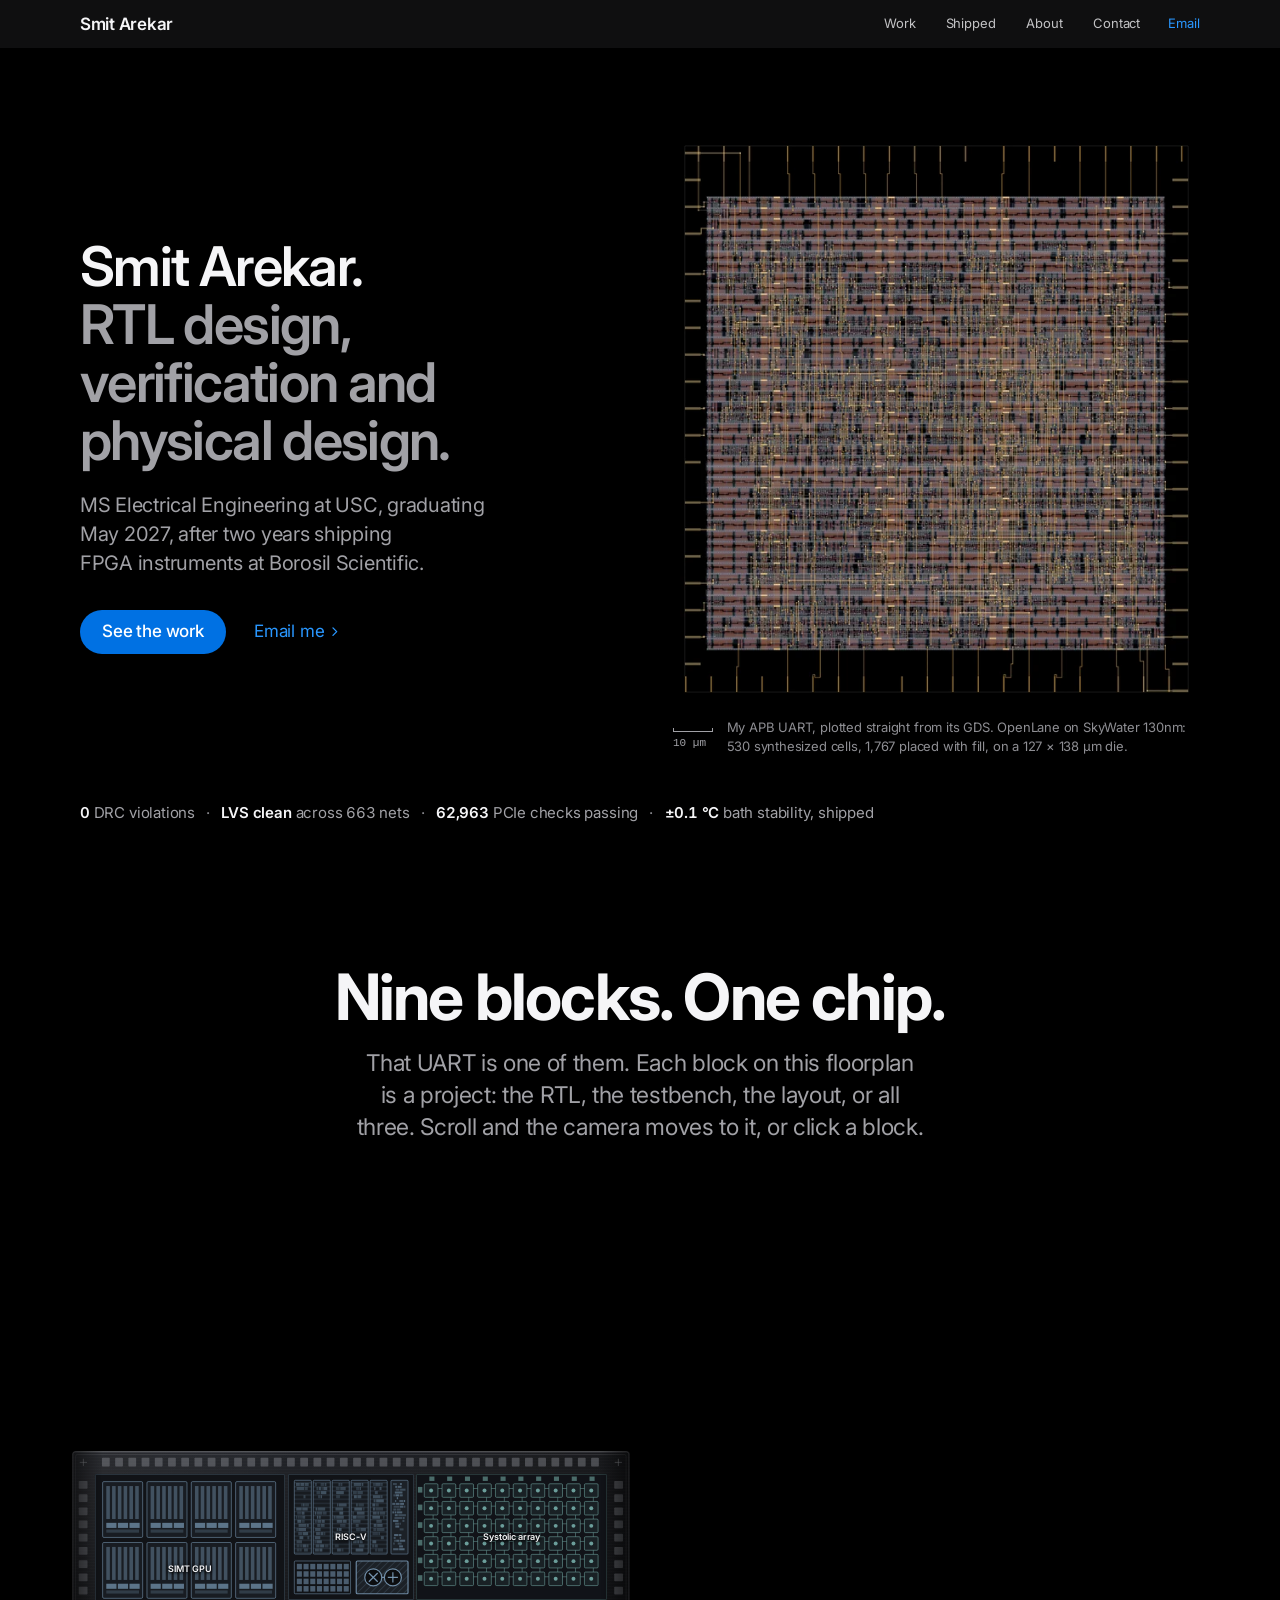
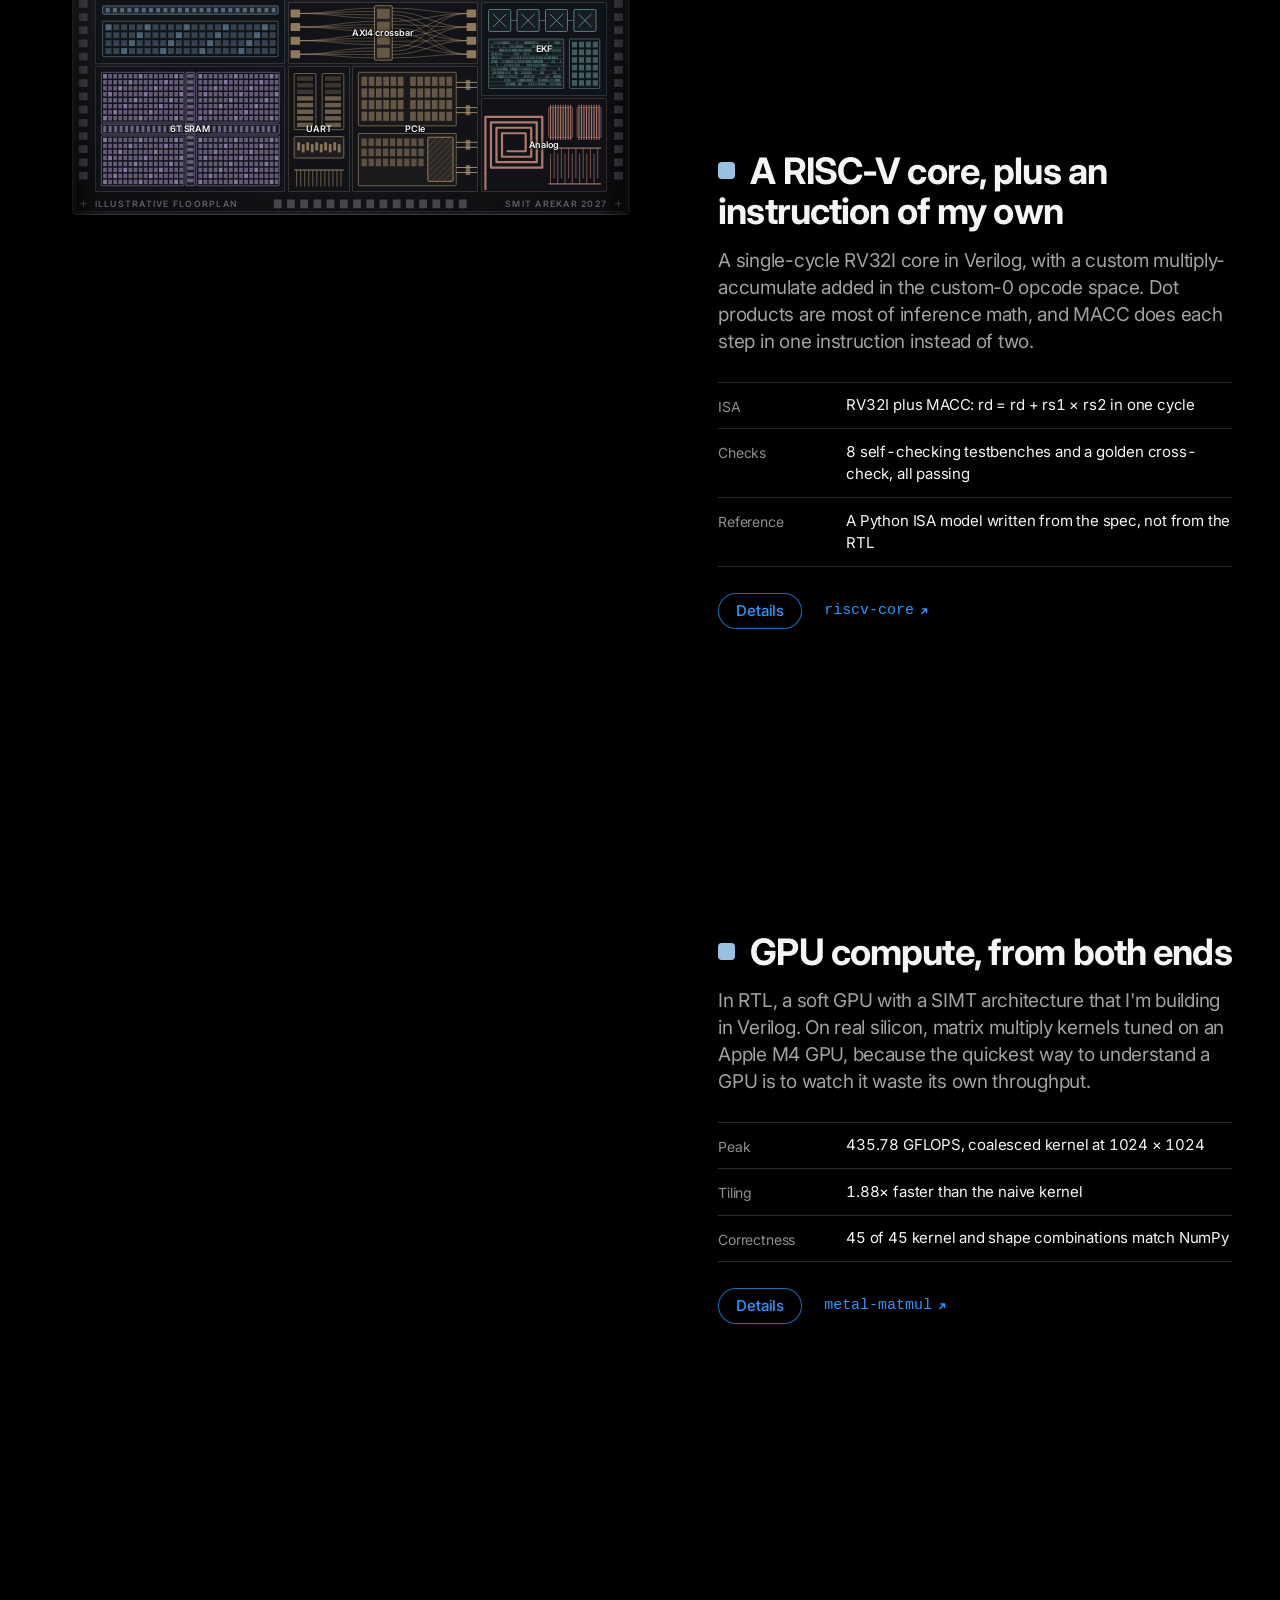
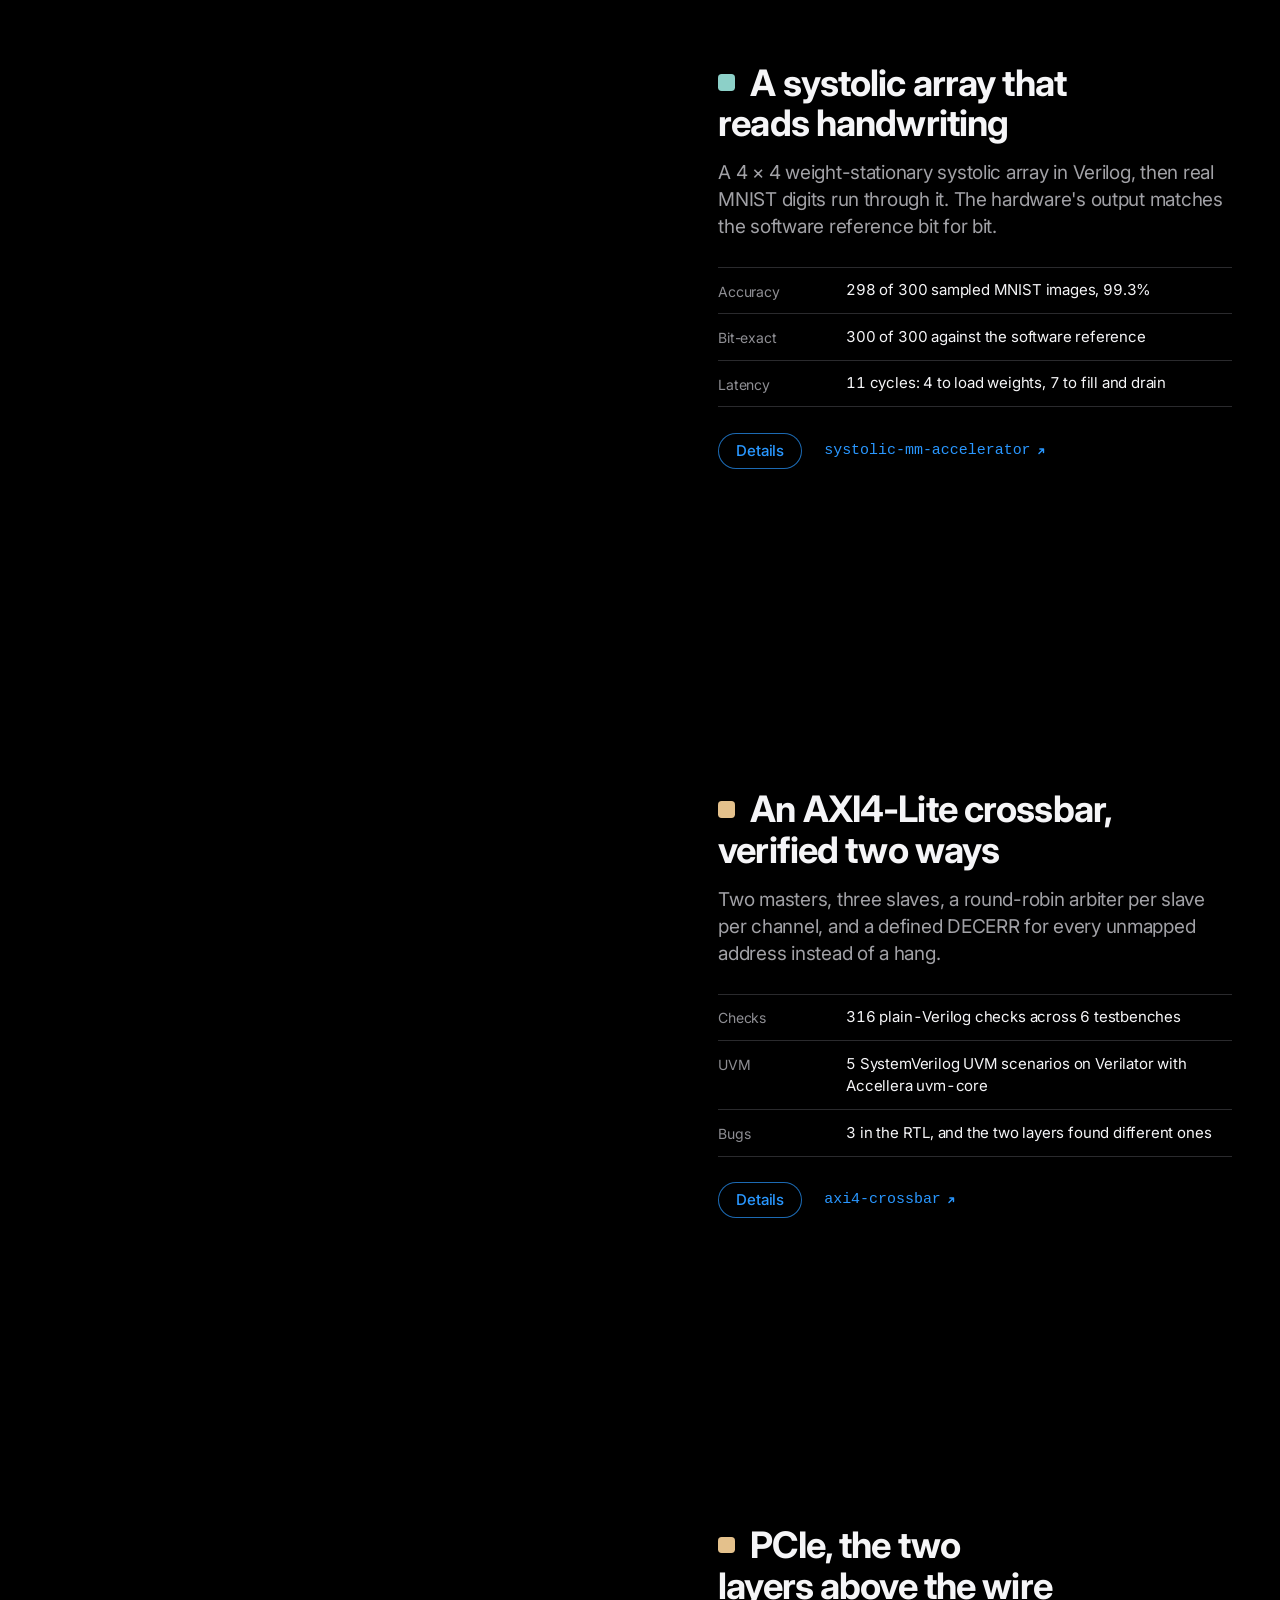
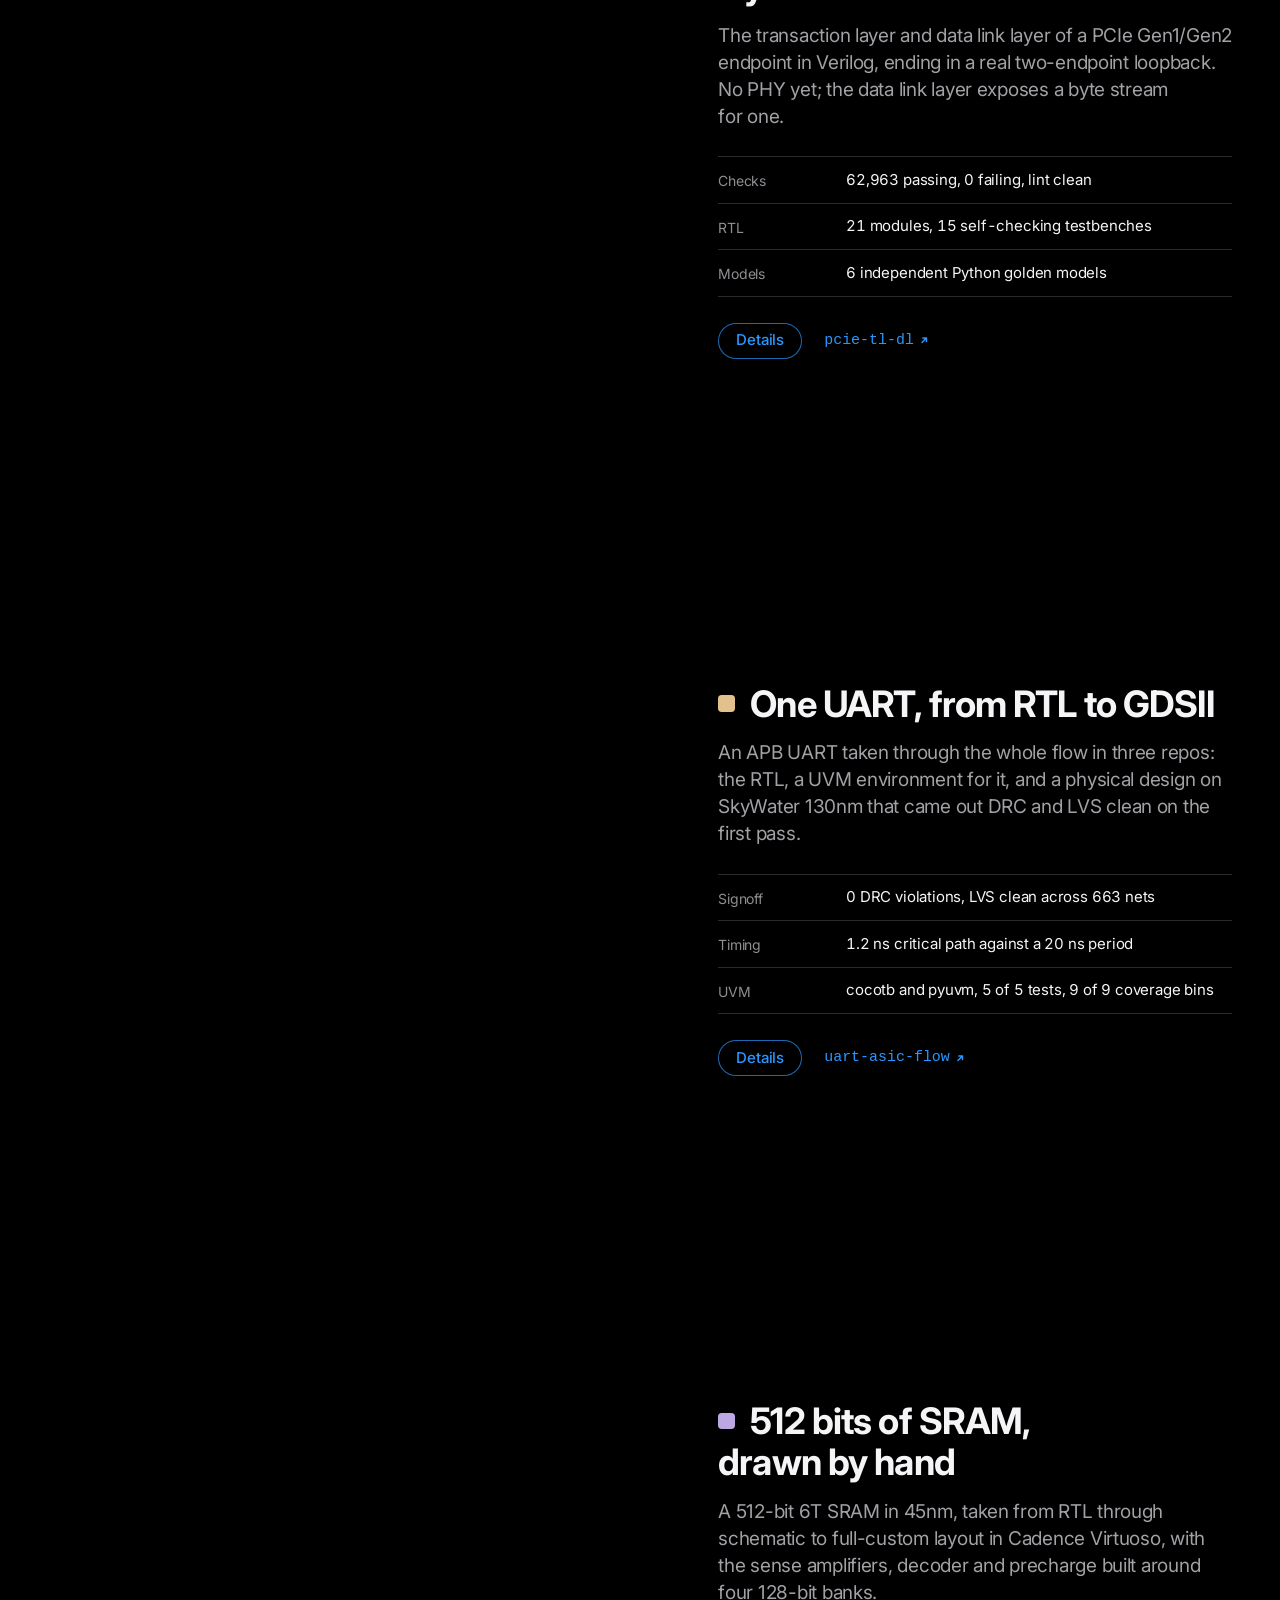
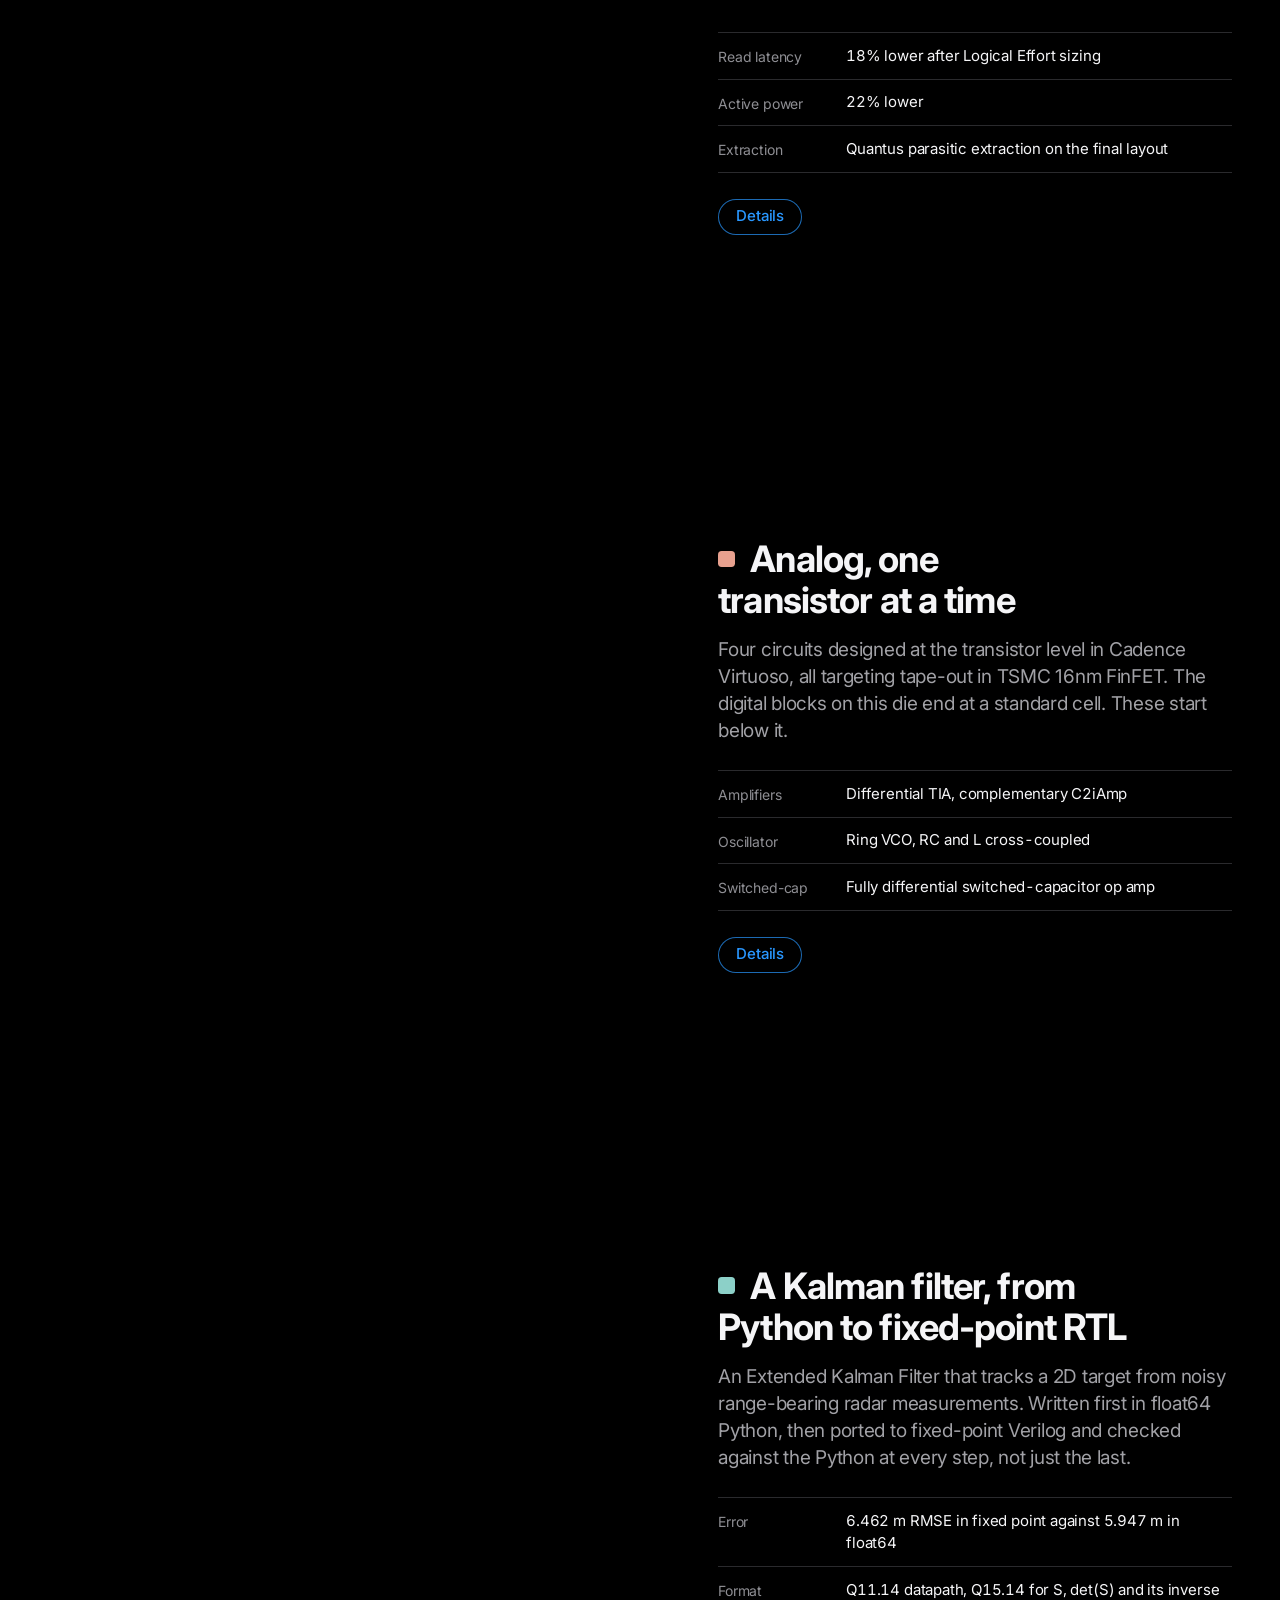
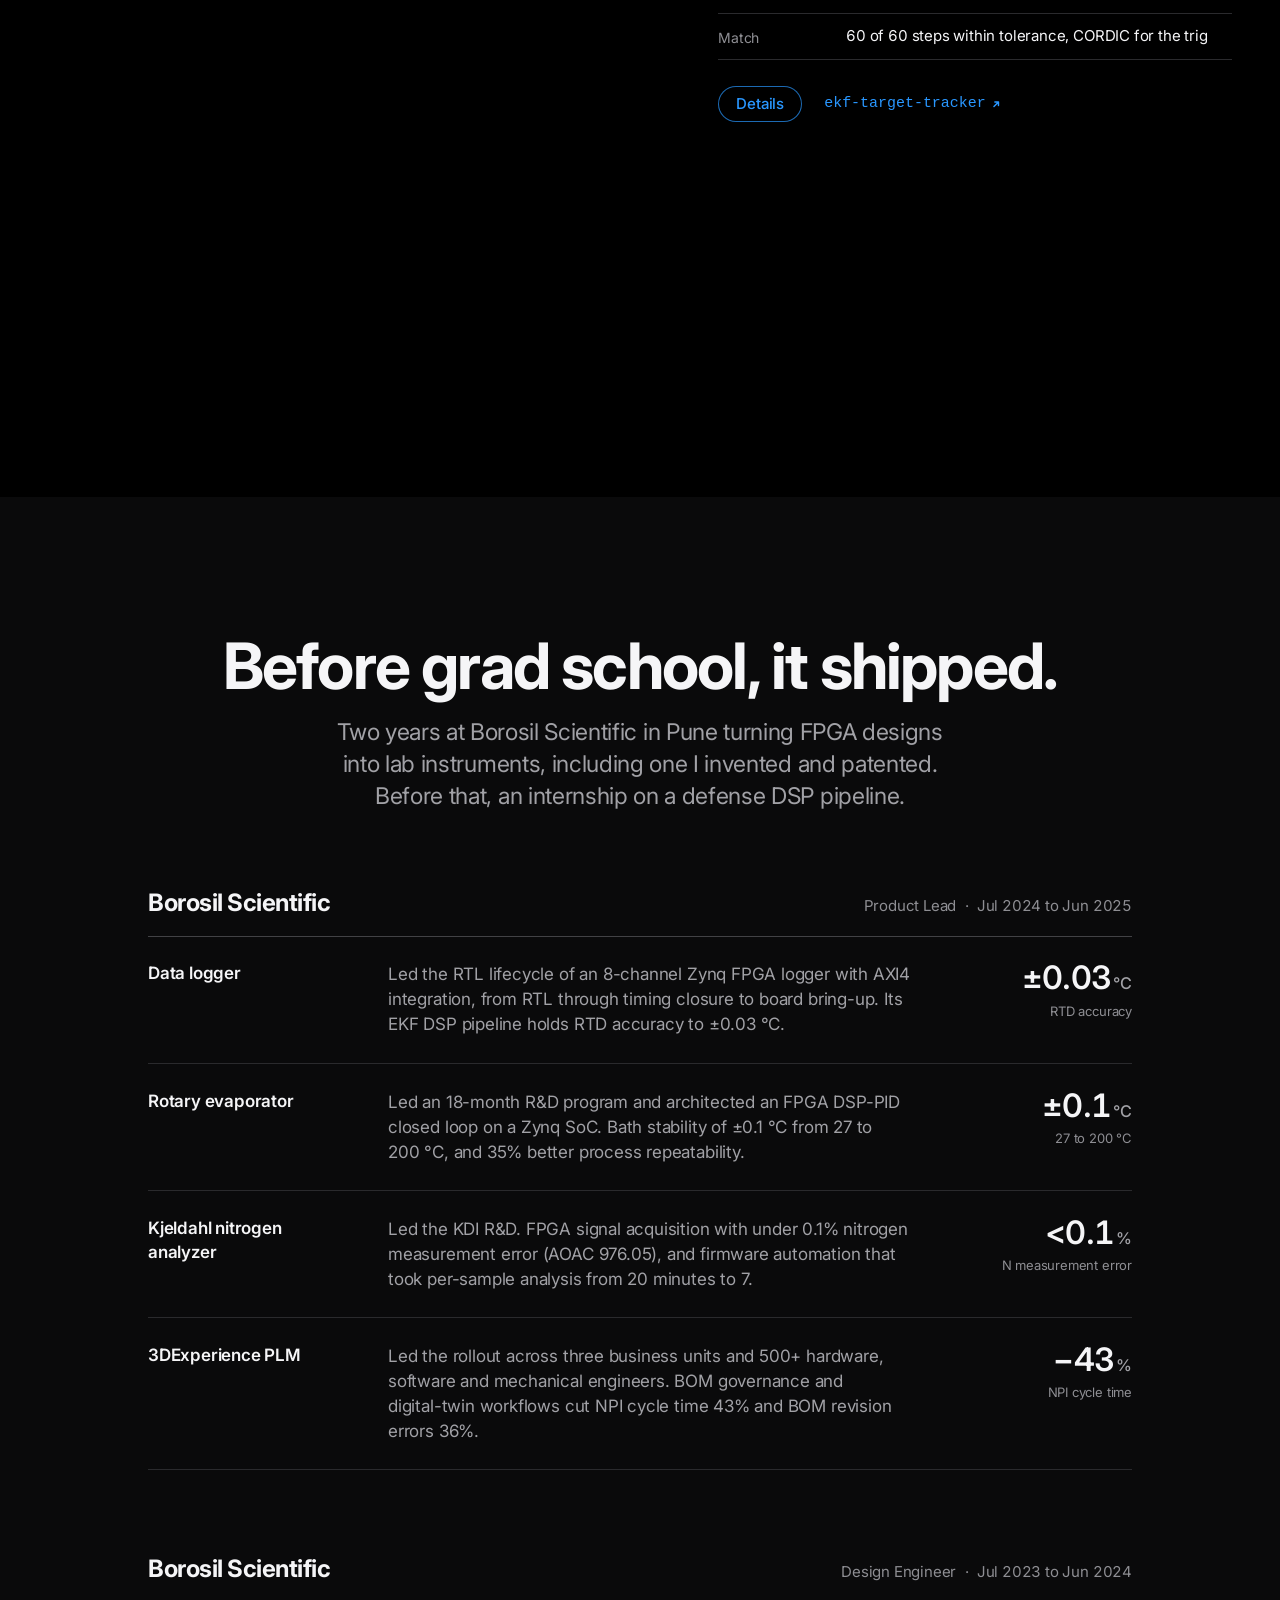
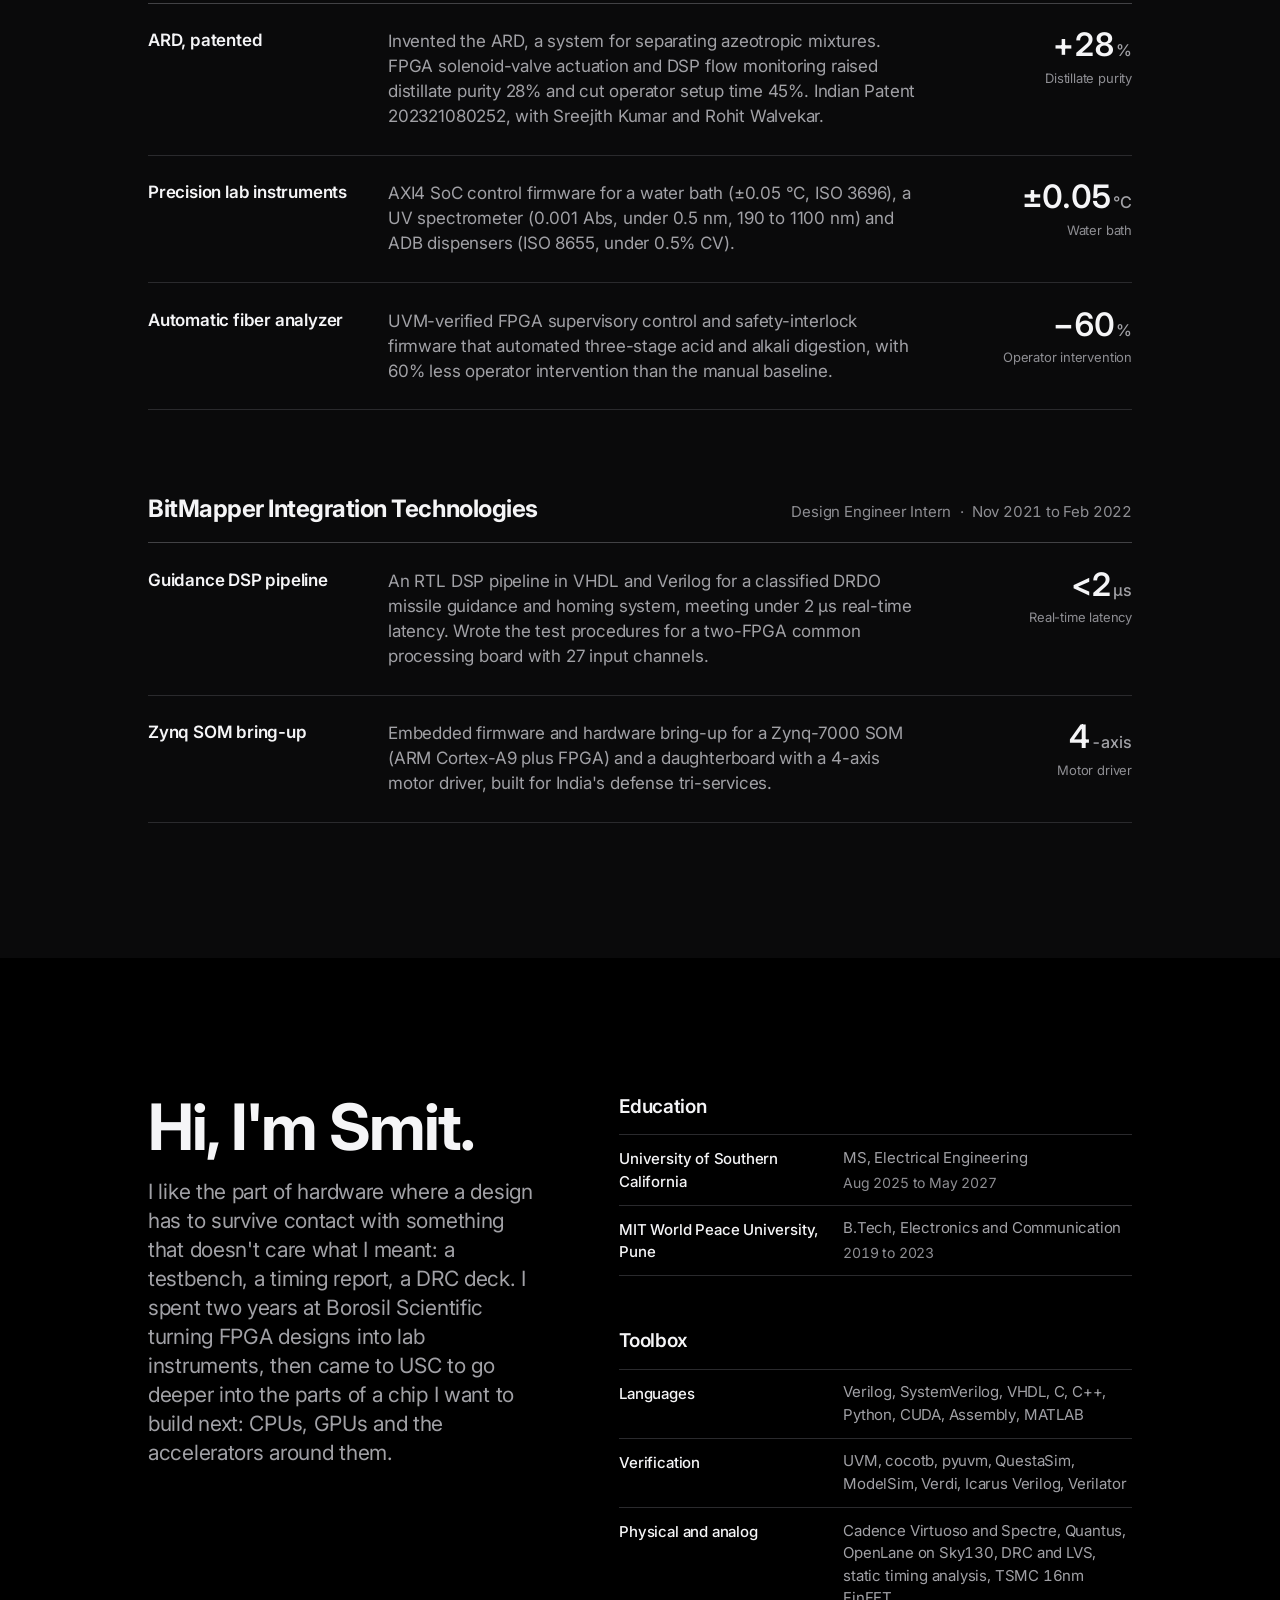
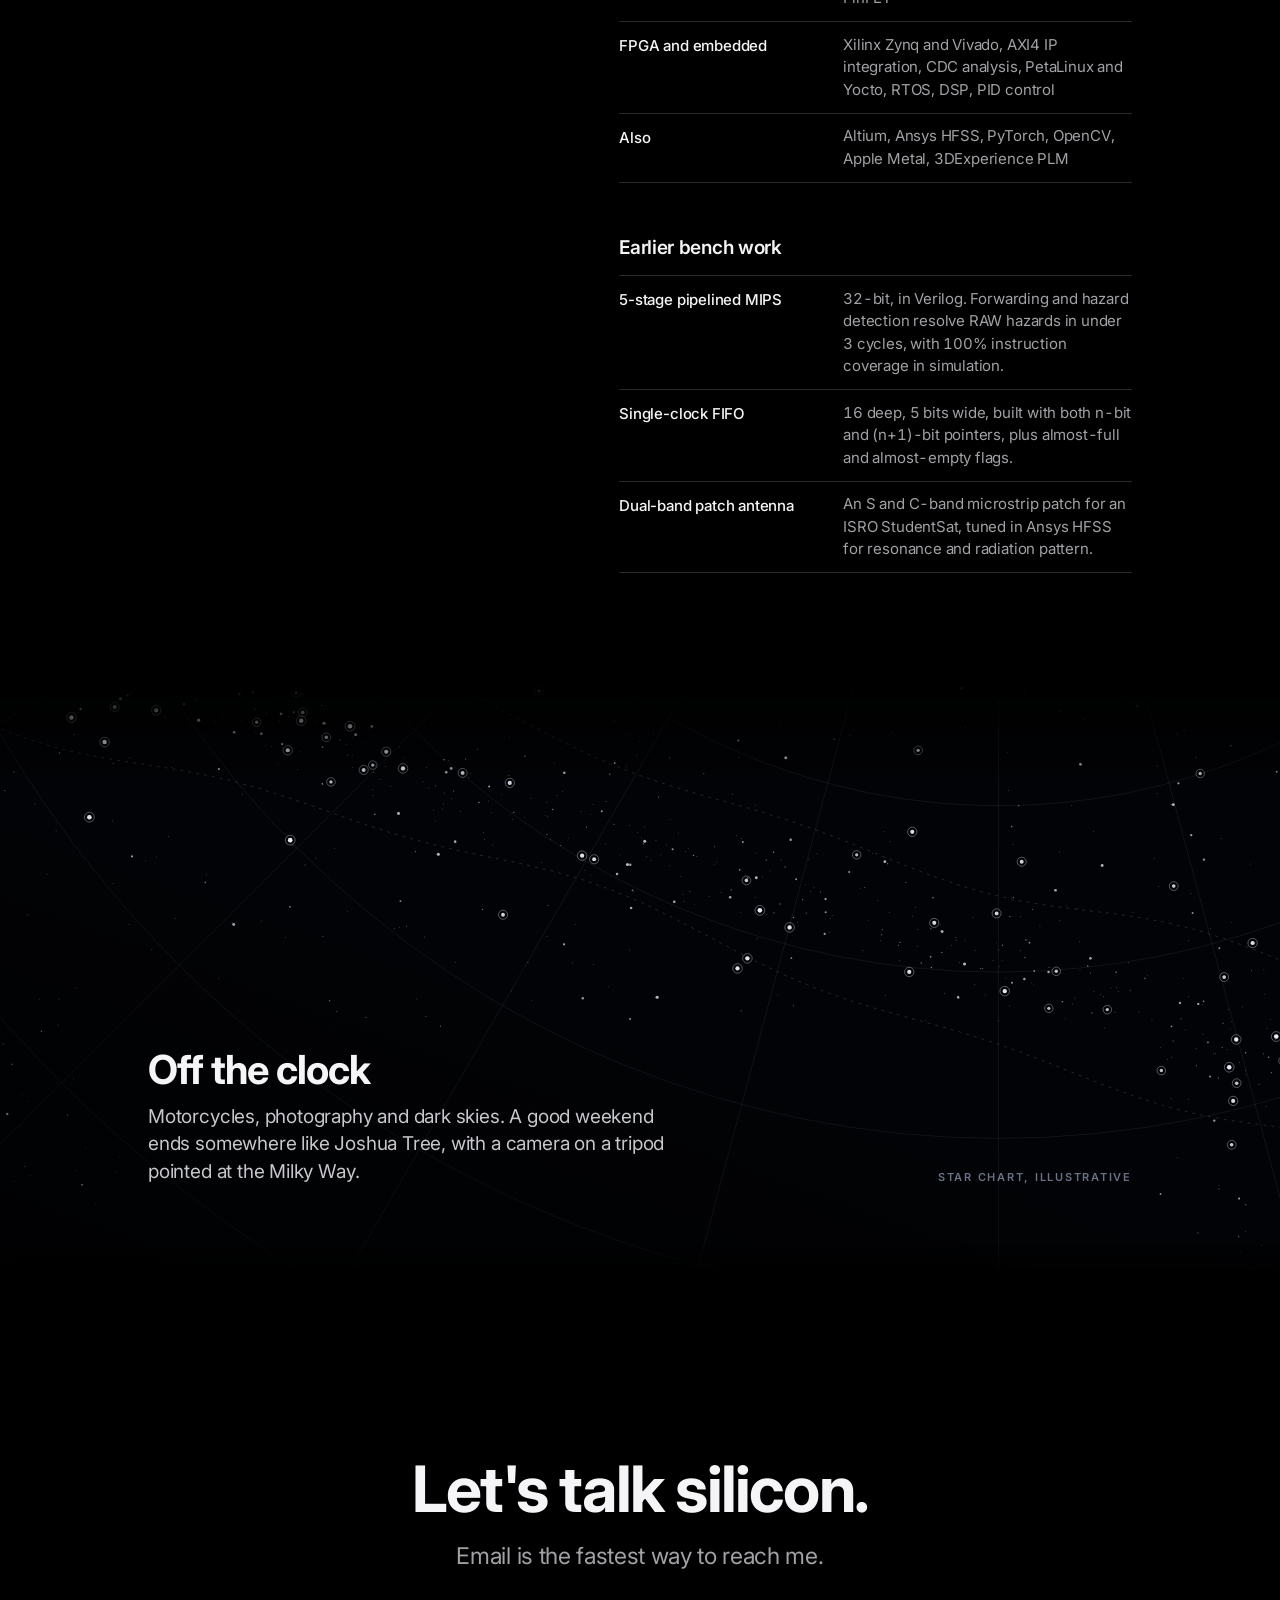
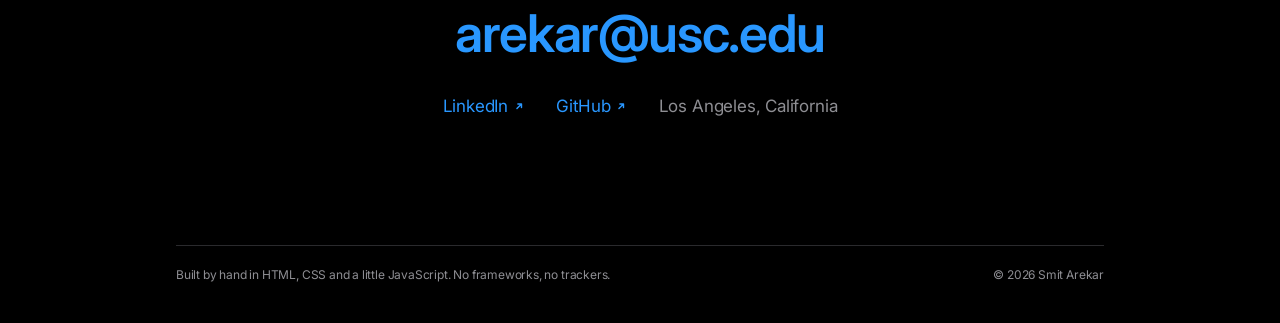
==== commit ffa52737: "Update email address in index.html" ====
--- a/index.html
+++ b/index.html
@@ -26,7 +26,7 @@
   "@type": "Person",
   "name": "Smit Arekar",
   "url": "https://smitarekar.github.io/",
-  "email": "mailto:smit.arekar123@gmail.com",
+  "email": "mailto:arekar@usc.edu",
   "address": {"@type": "PostalAddress", "addressLocality": "Los Angeles", "addressRegion": "CA"},
   "alumniOf": [
     {"@type": "CollegeOrUniversity", "name": "University of Southern California"},
@@ -55,7 +55,7 @@
       <li><a href="#about">About</a></li>
       <li><a href="#contact">Contact</a></li>
     </ul>
-    <a class="nav-email" href="mailto:smit.arekar123@gmail.com">Email</a>
+    <a class="nav-email" href="mailto:arekar@usc.edu">Email</a>
     <button class="nav-toggle" type="button" aria-expanded="false" aria-controls="nav-links" aria-label="Menu">
       <span></span><span></span>
     </button>
@@ -71,7 +71,7 @@
         <p class="hero-sub">MS Electrical Engineering at USC, graduating May&nbsp;2027, after two years shipping FPGA instruments at Borosil Scientific.</p>
         <div class="hero-actions">
           <a class="pill" href="#work">See the work</a>
-          <a class="link-chev" href="mailto:smit.arekar123@gmail.com">Email me<svg class="i" aria-hidden="true"><use href="#i-chev"/></svg></a>
+          <a class="link-chev" href="mailto:arekar@usc.edu">Email me<svg class="i" aria-hidden="true"><use href="#i-chev"/></svg></a>
         </div>
       </div>
 
@@ -503,7 +503,7 @@
   <section class="contact" id="contact" aria-labelledby="contact-title">
     <h2 class="h-section" id="contact-title">Let's talk silicon.</h2>
     <p class="lead">Email is the fastest way to reach me.</p>
-    <p class="contact-email"><a href="mailto:smit.arekar123@gmail.com">smit.arekar123@gmail.com</a></p>
+    <p class="contact-email"><a href="mailto:arekar@usc.edu">arekar@usc.edu</a></p>
     <ul class="contact-links">
       <li><a class="link-out" href="https://www.linkedin.com/in/smitarekar/">LinkedIn<svg class="i" aria-hidden="true"><use href="#i-out"/></svg></a></li>
       <li><a class="link-out" href="https://github.com/smitarekar">GitHub<svg class="i" aria-hidden="true"><use href="#i-out"/></svg></a></li>
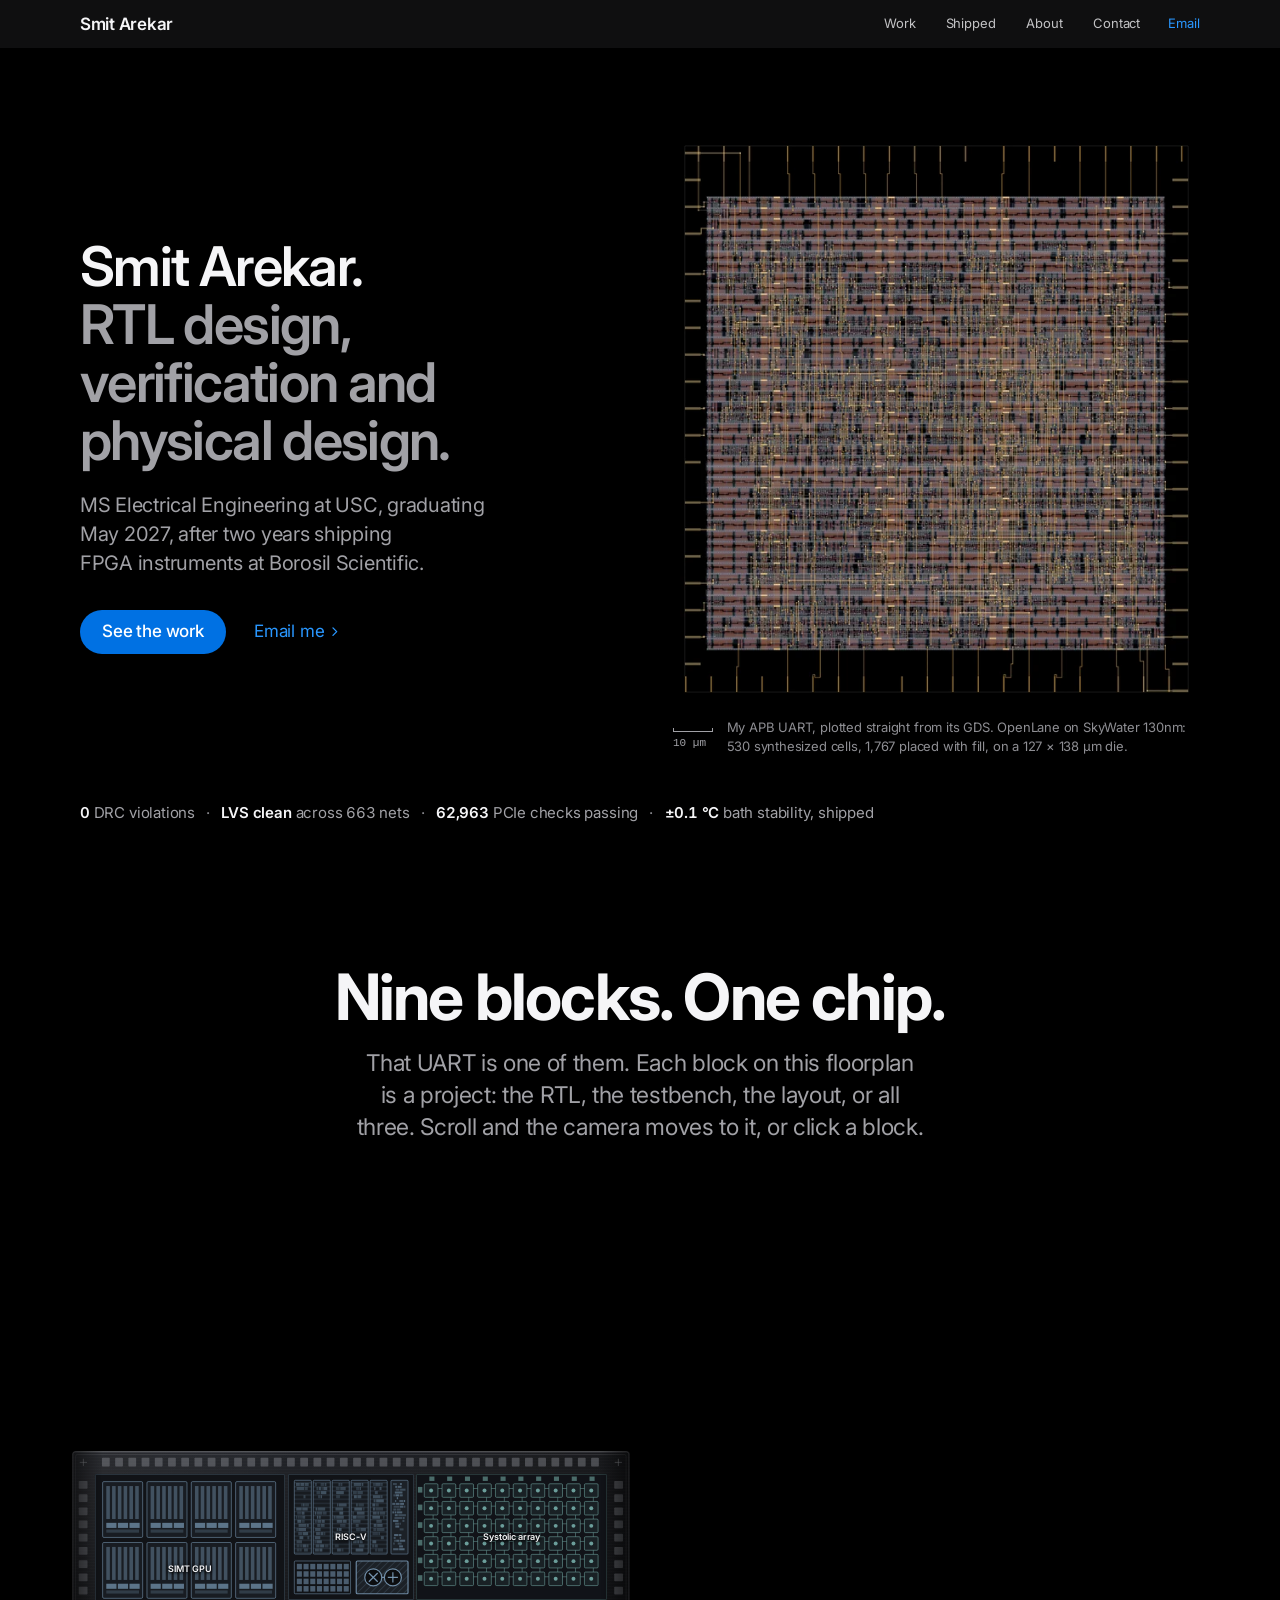
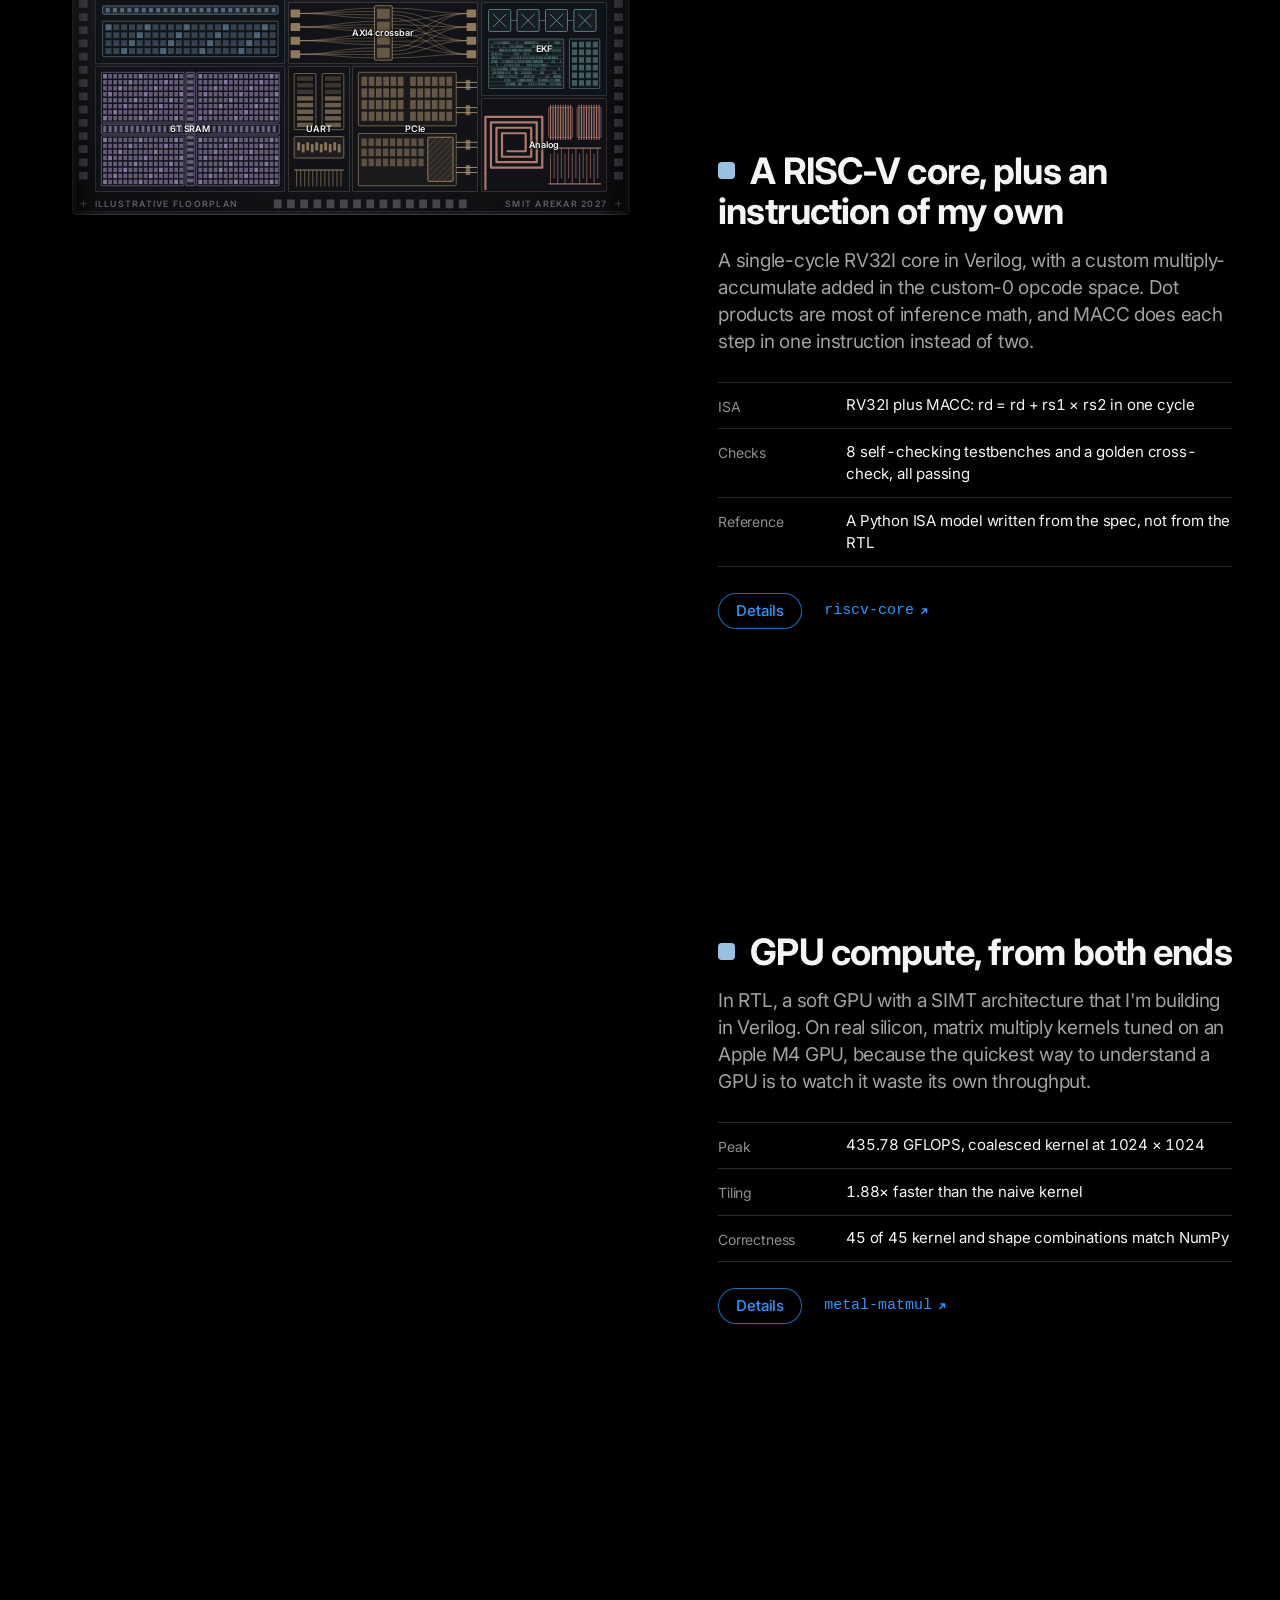
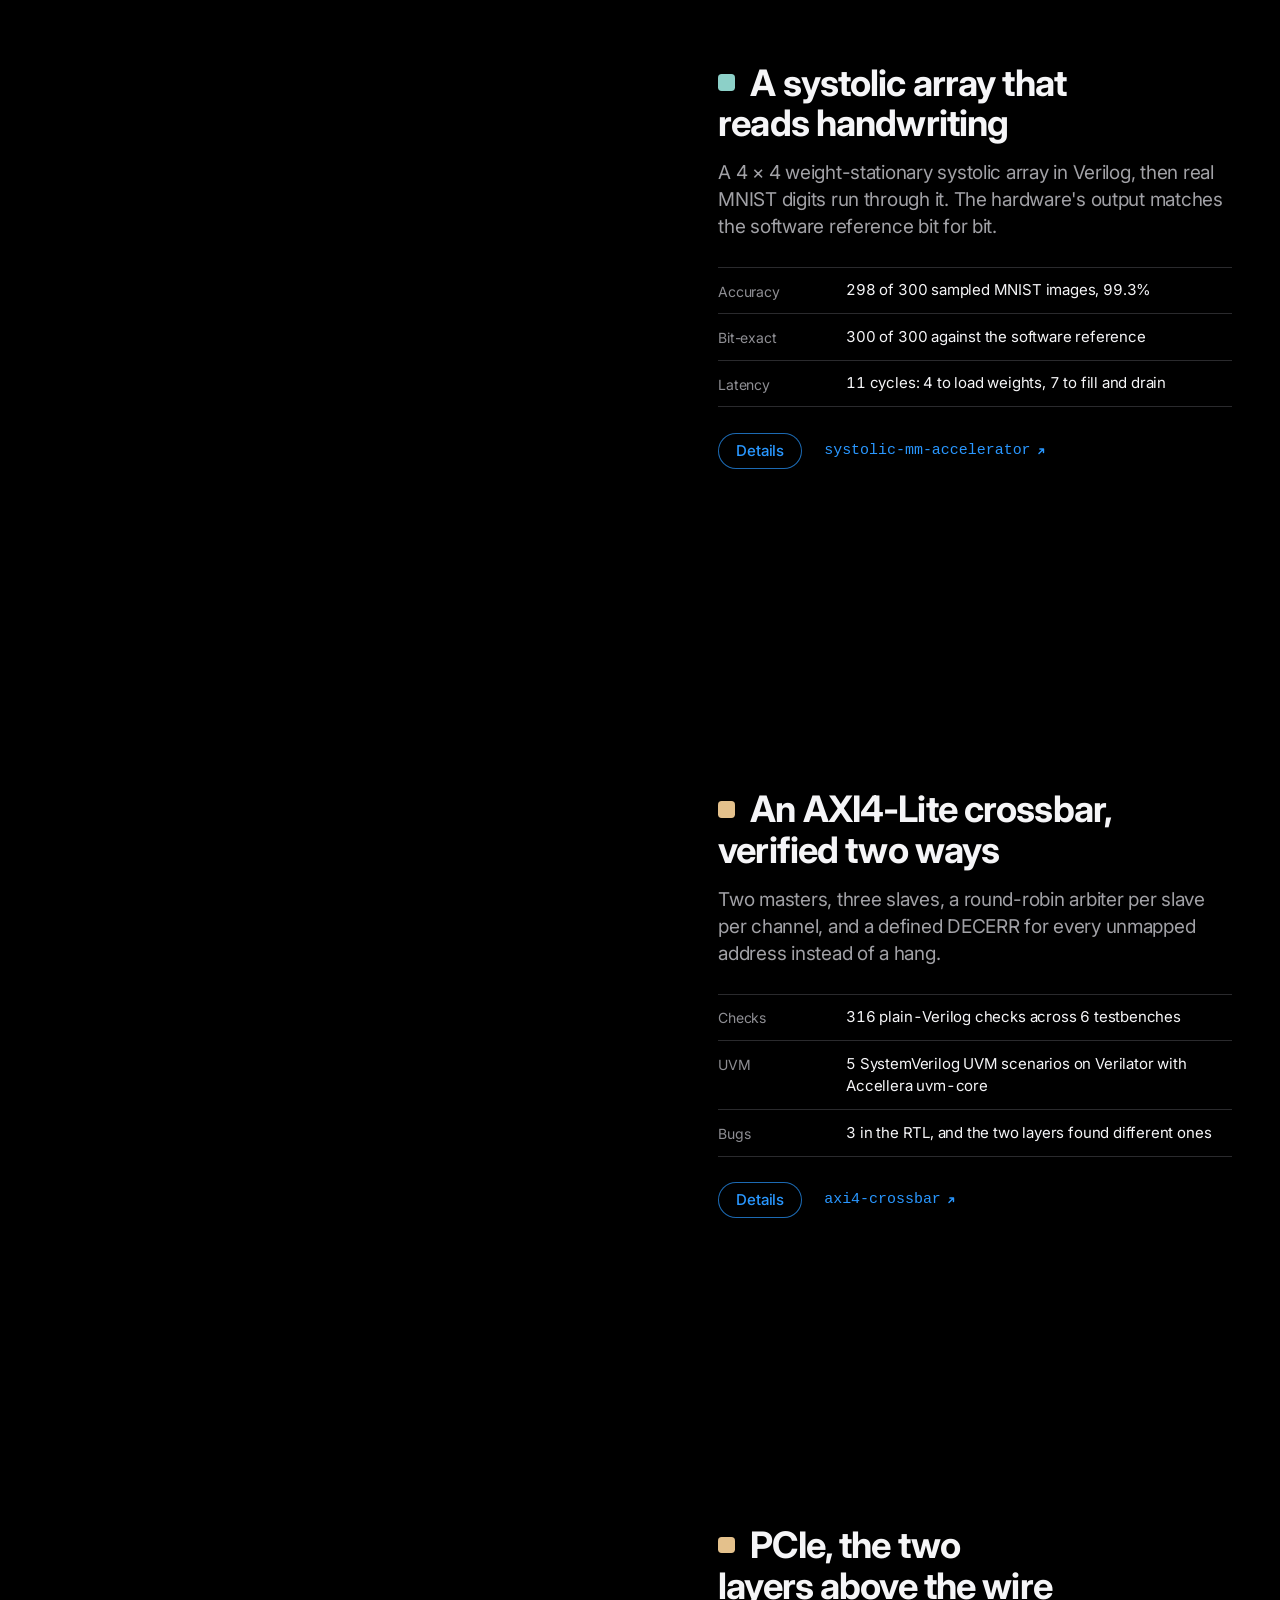
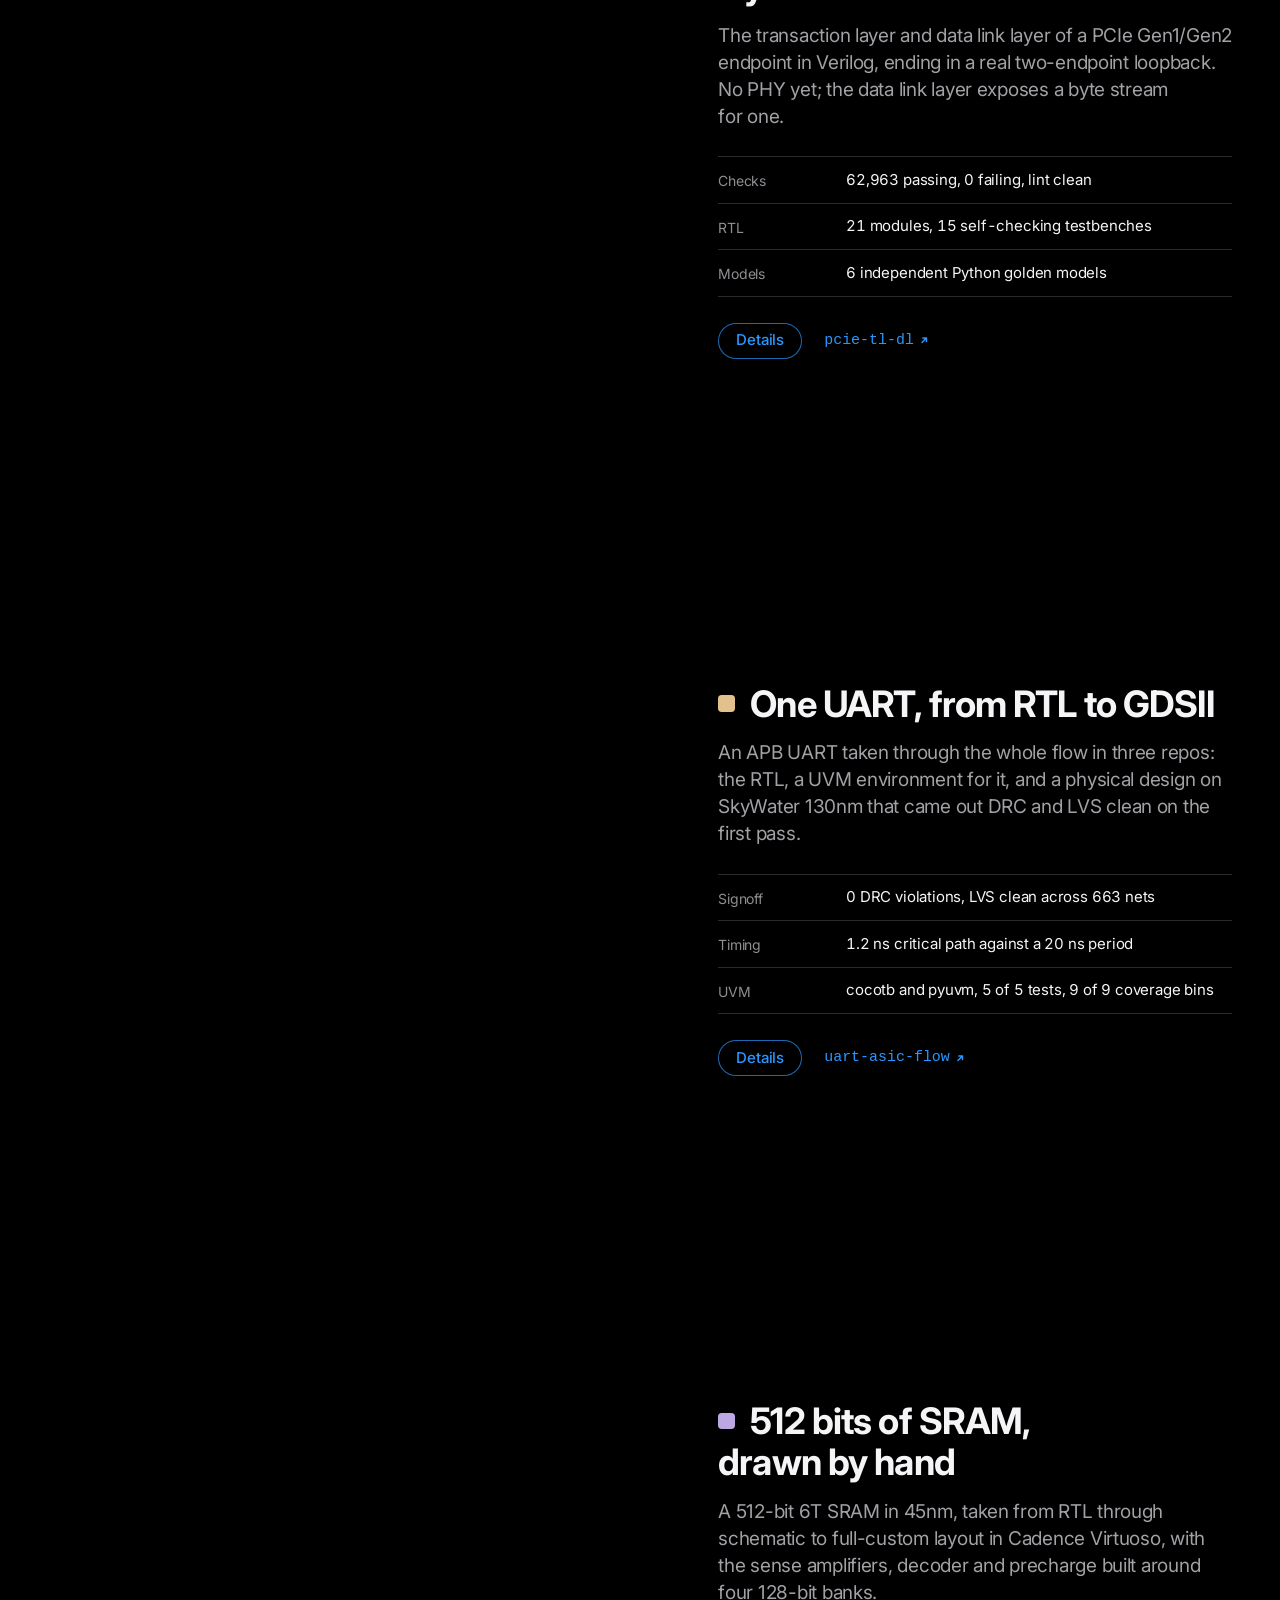
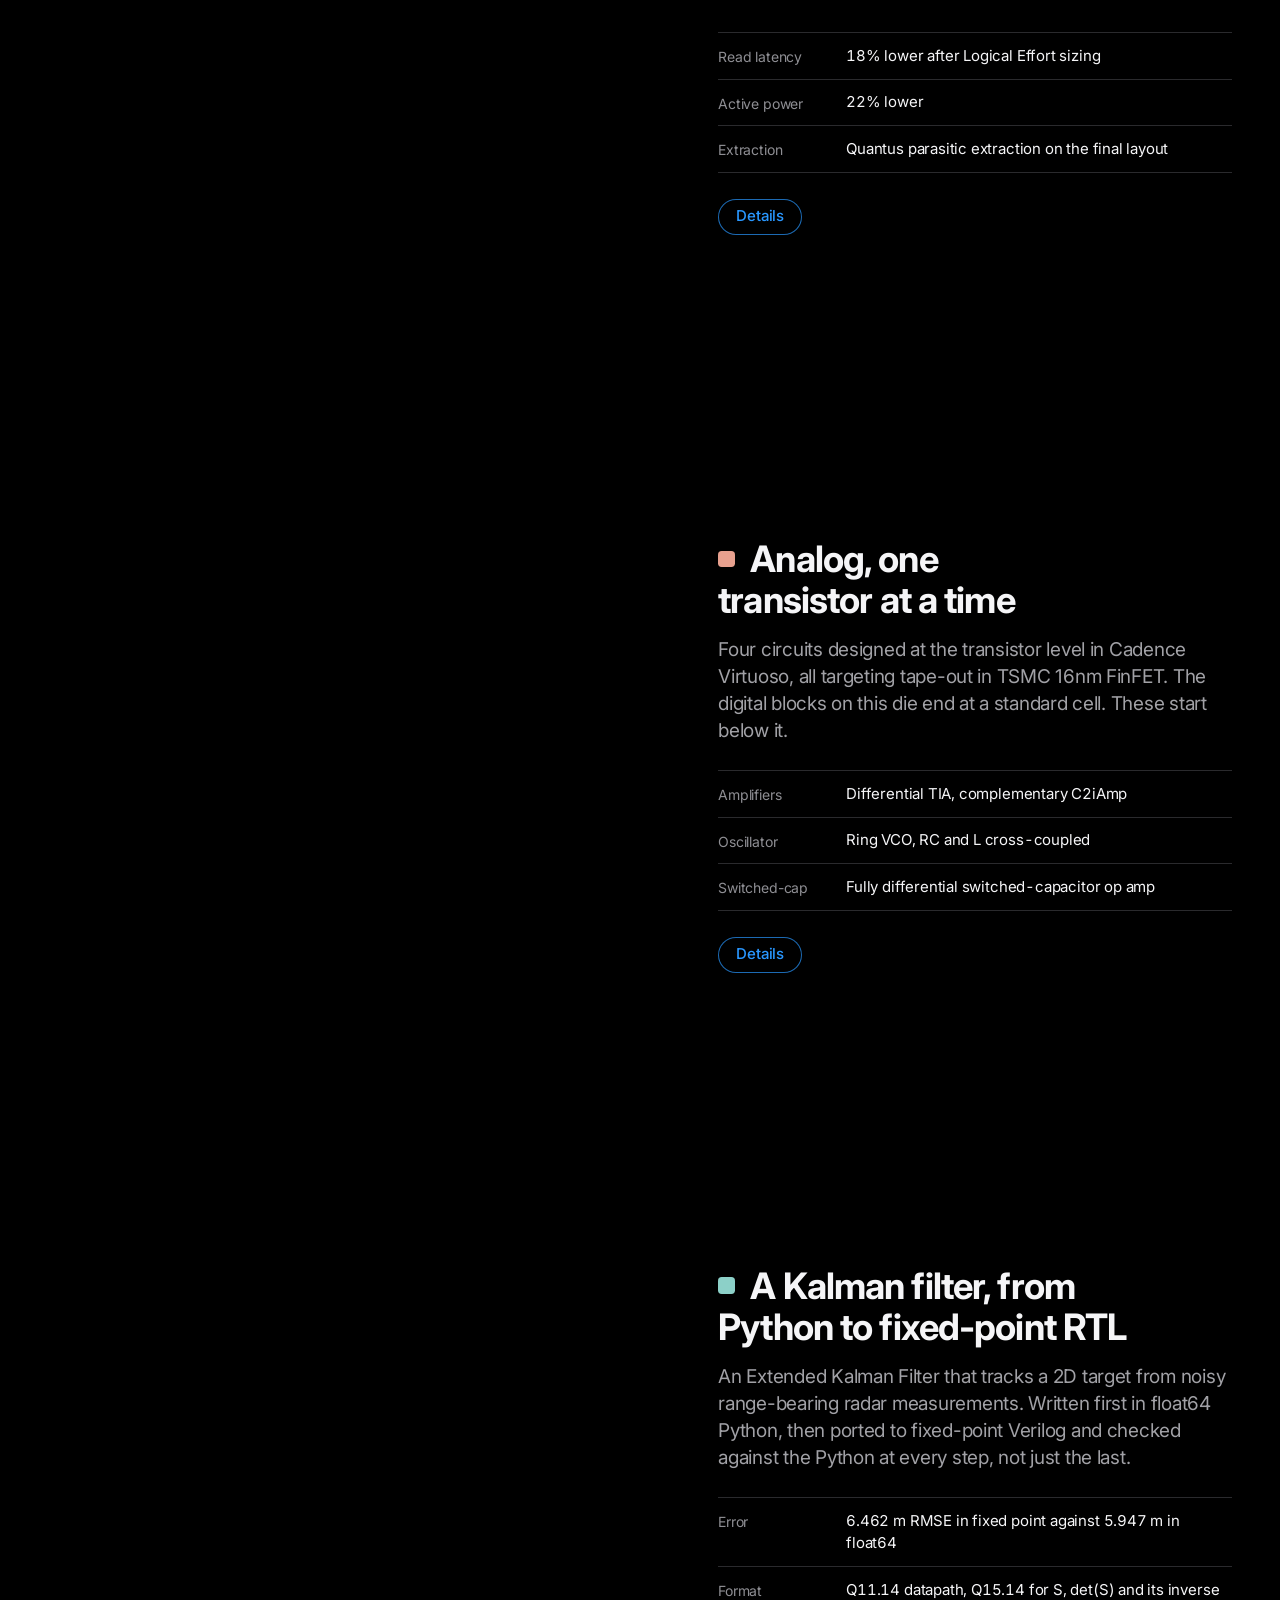
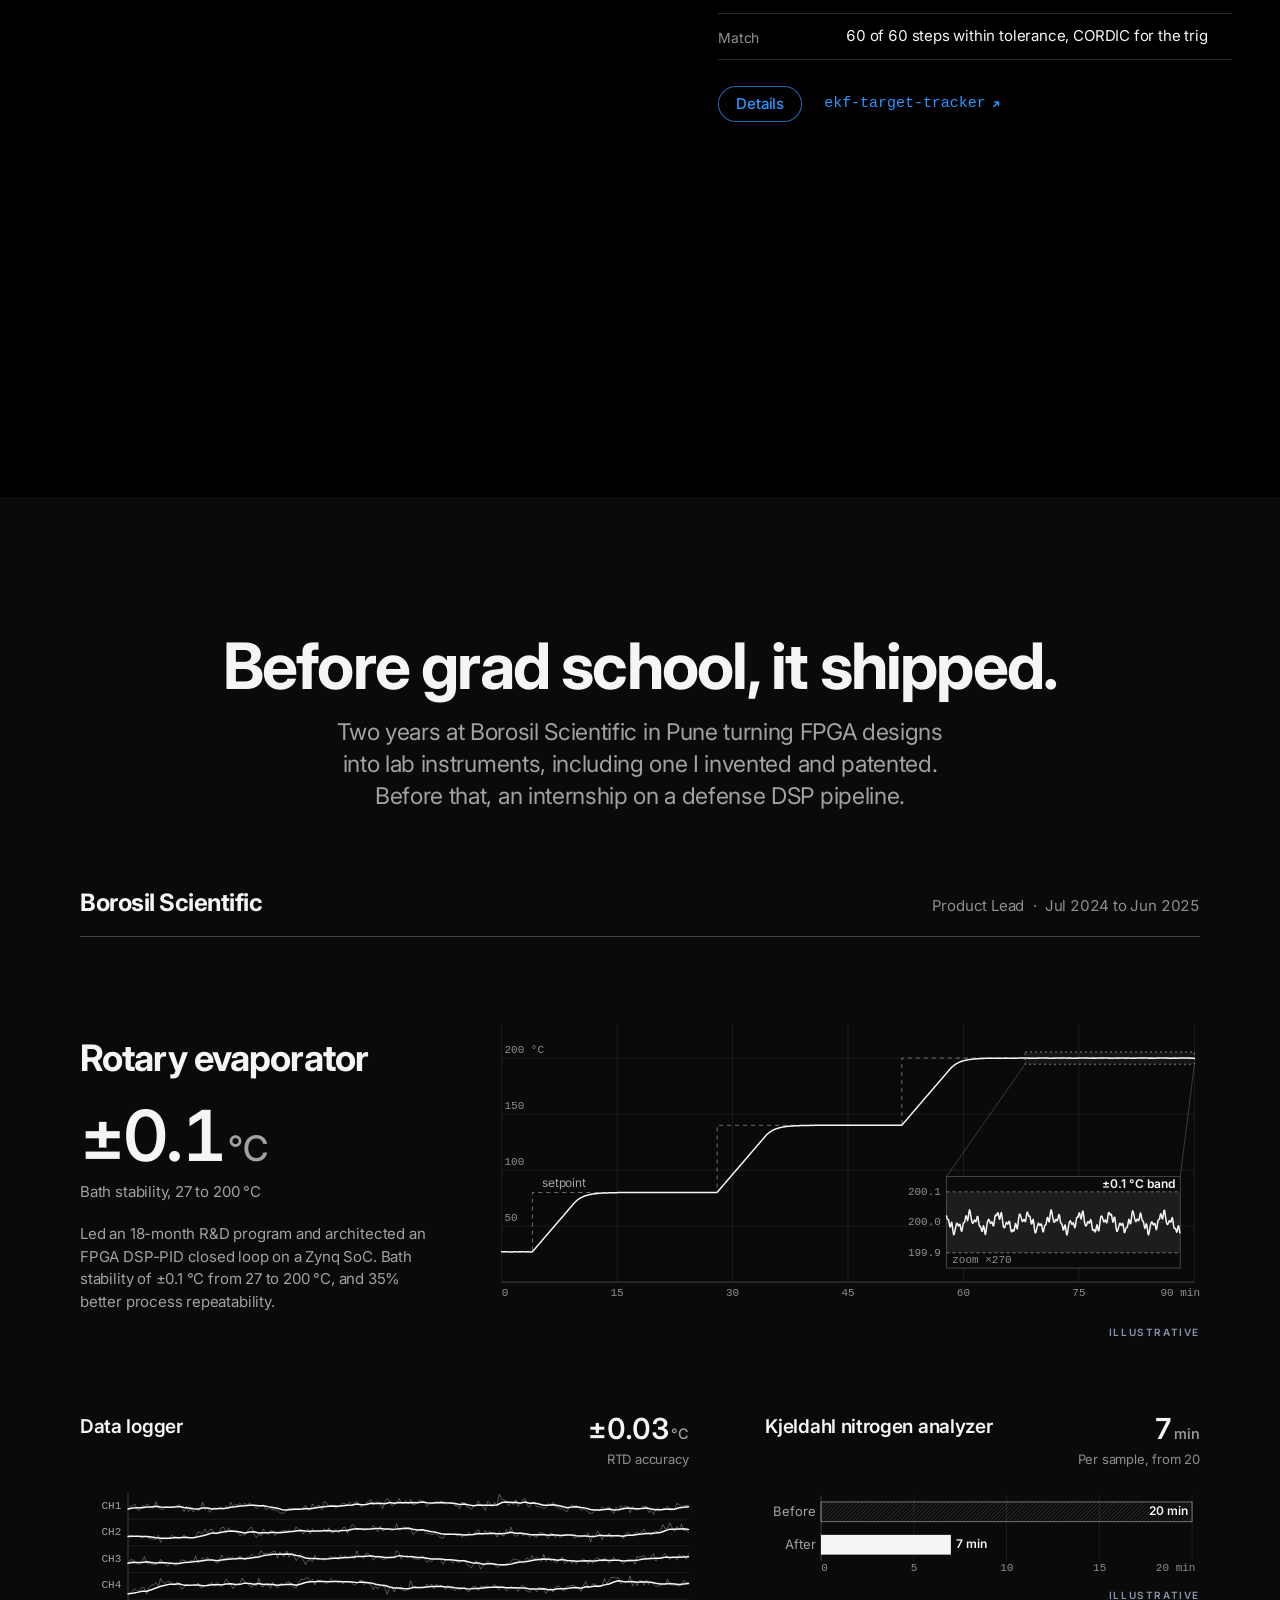
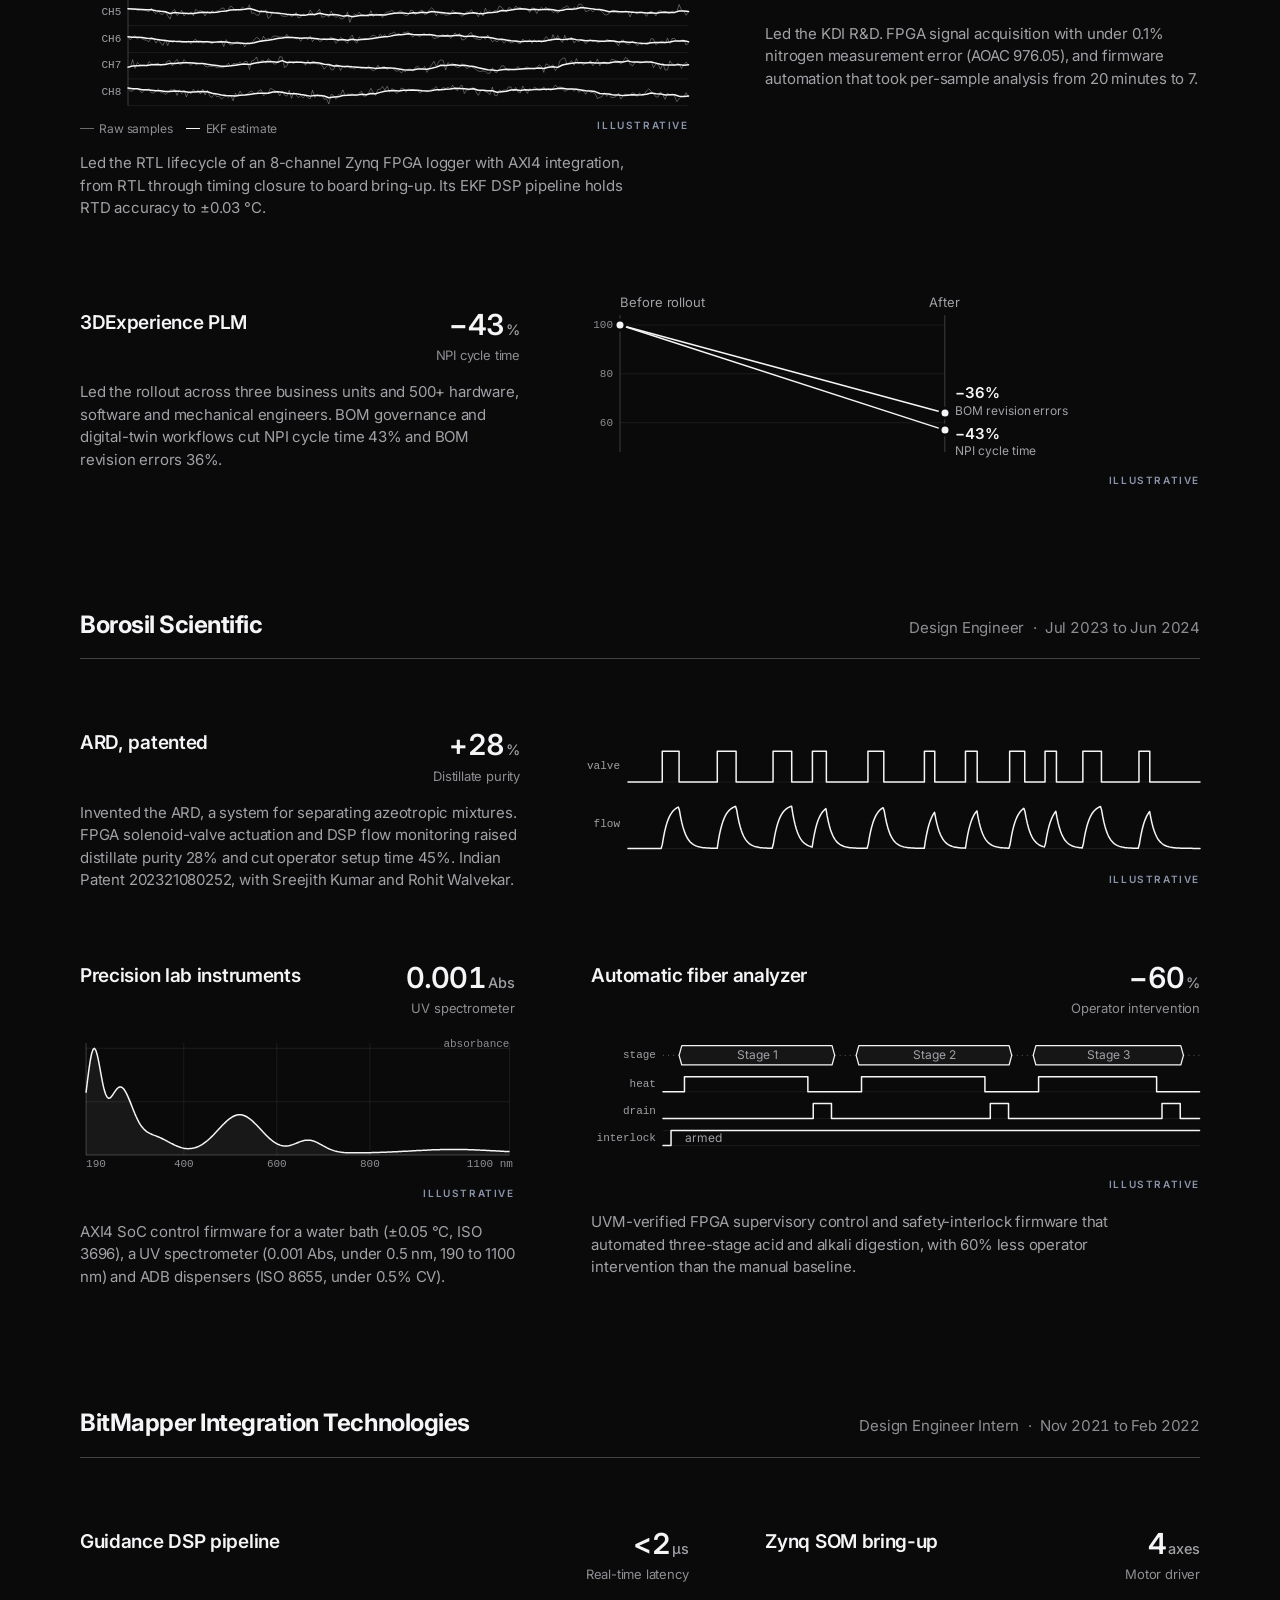
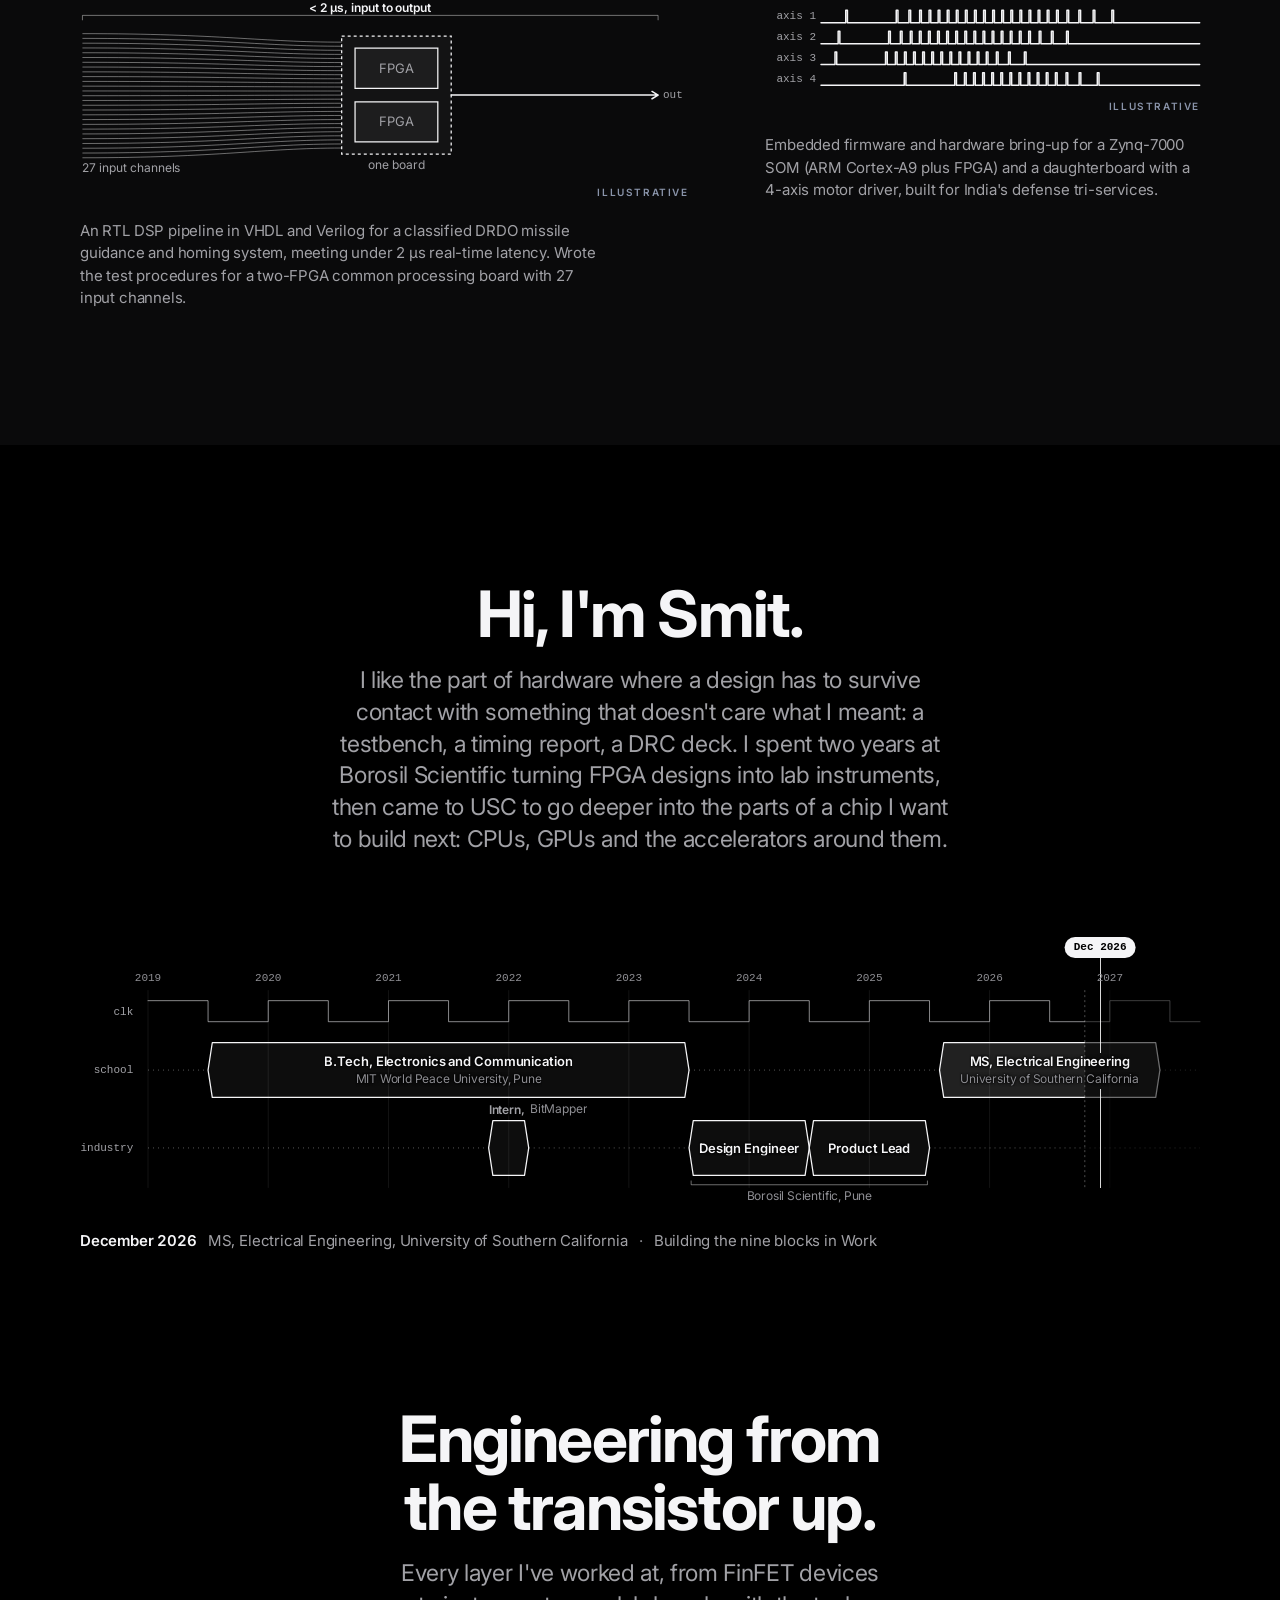
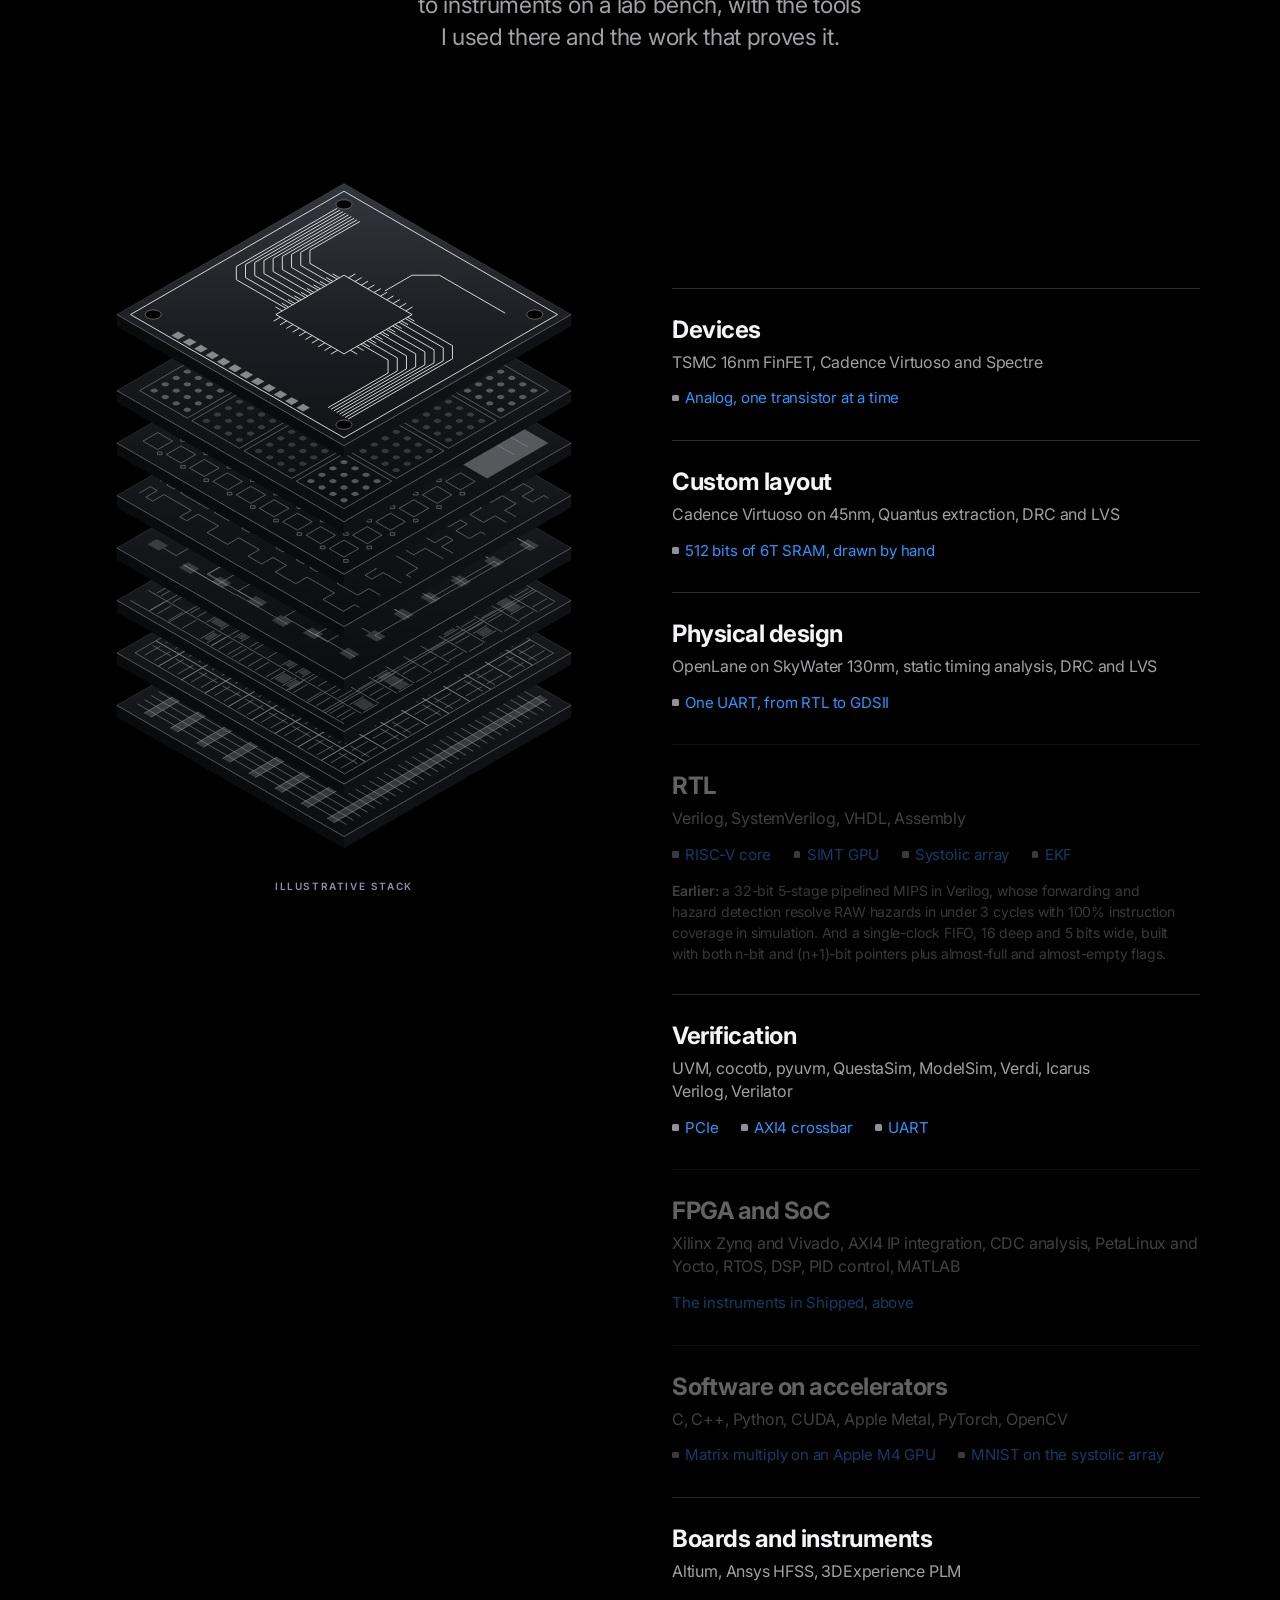
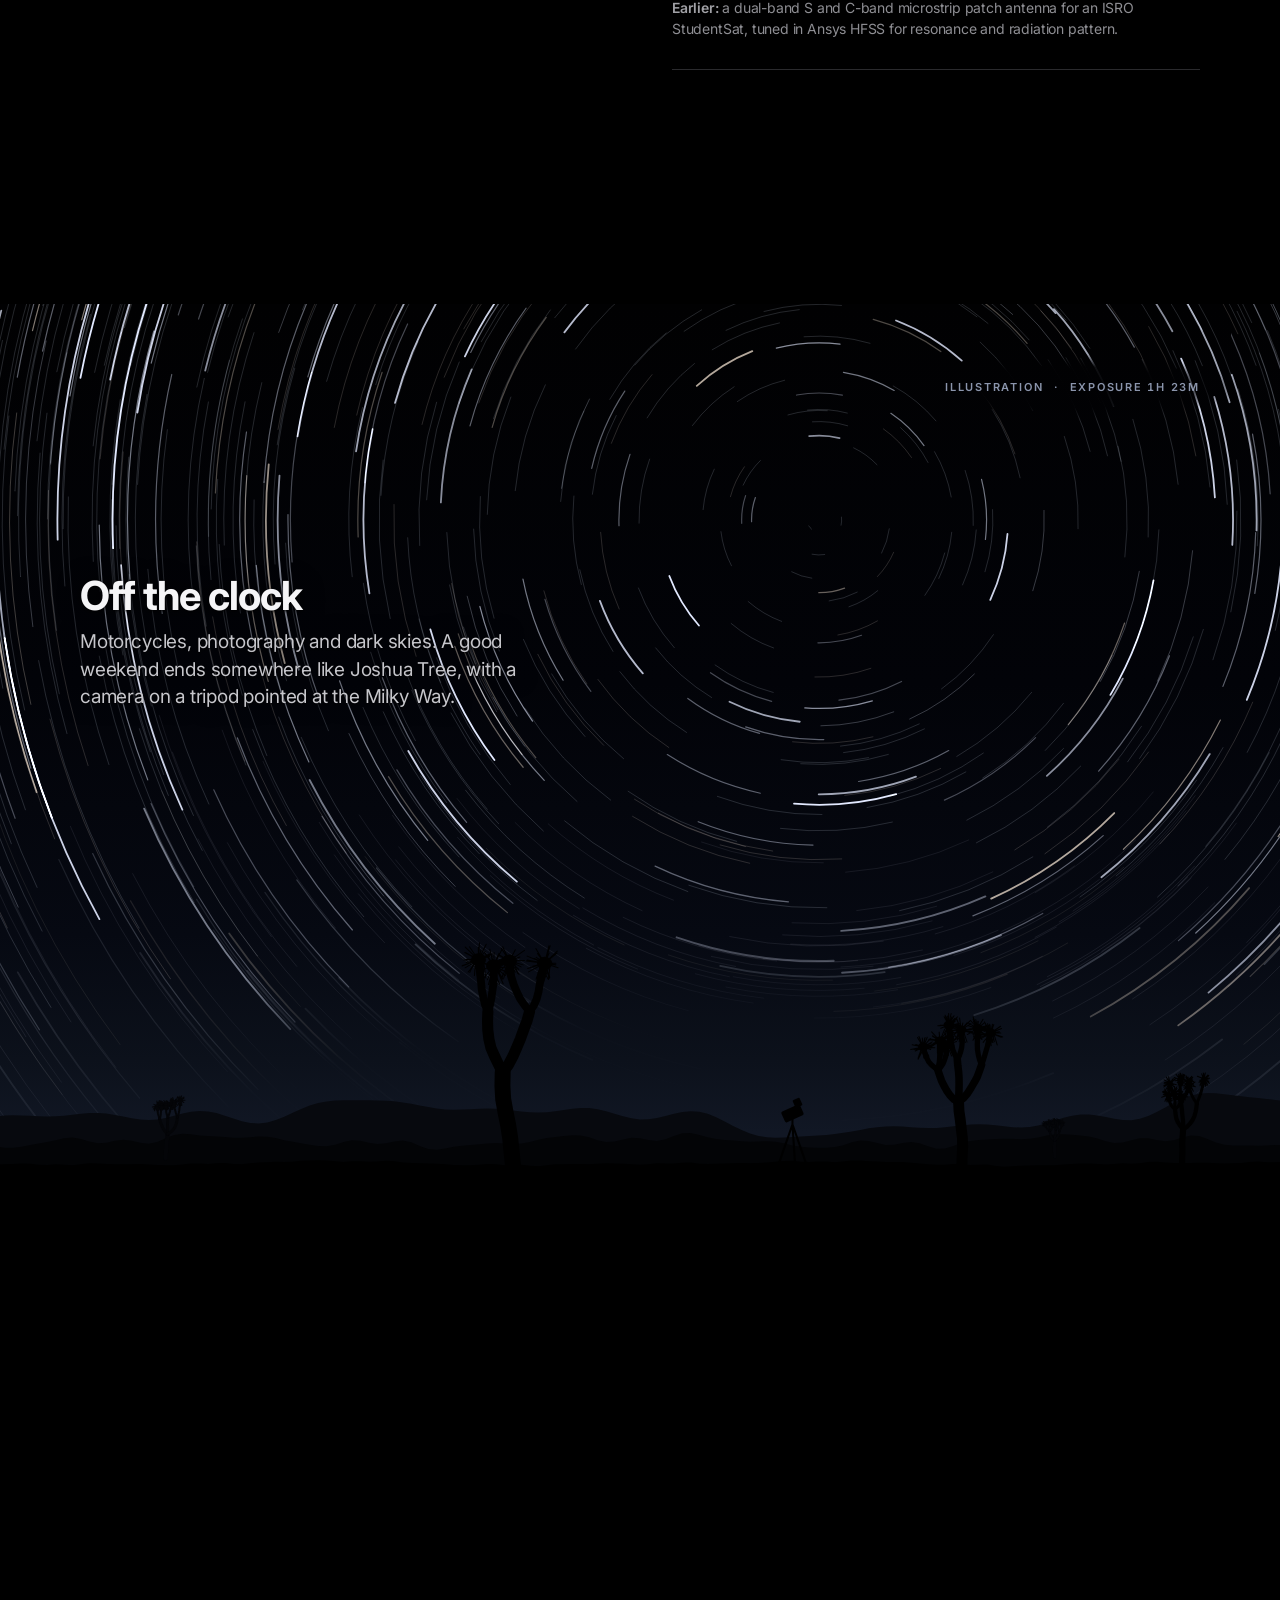
==== commit e8132613: "Redesign everything below the projects Shipped is now nine instrument plots drawn from each product'" ====
--- a/index.html
+++ b/index.html
@@ -377,34 +377,61 @@
       <p class="lead">Two years at Borosil Scientific in Pune turning FPGA designs into lab instruments, including one I invented and patented. Before that, an internship on a defense DSP pipeline.</p>
     </header>
 
-    <div class="roles">
+    <div class="bench">
       <section class="role" aria-labelledby="role-pl">
         <header class="role-head">
           <h3 id="role-pl">Borosil Scientific</h3>
           <p>Product Lead <span class="sep" aria-hidden="true">·</span> Jul 2024 to Jun 2025</p>
         </header>
-        <ul class="ship-list">
-          <li class="ship">
-            <h4 class="ship-name">Data logger</h4>
-            <p class="ship-desc">Led the RTL lifecycle of an 8-channel Zynq FPGA logger with AXI4 integration, from RTL through timing closure to board bring-up. Its EKF DSP pipeline holds RTD accuracy to ±0.03 °C.</p>
-            <p class="readout"><span class="readout-value">±0.03<small>°C</small></span><span class="readout-label">RTD accuracy</span></p>
-          </li>
-          <li class="ship">
-            <h4 class="ship-name">Rotary evaporator</h4>
-            <p class="ship-desc">Led an 18-month R&amp;D program and architected an FPGA DSP-PID closed loop on a Zynq SoC. Bath stability of ±0.1 °C from 27 to 200 °C, and 35% better process repeatability.</p>
-            <p class="readout"><span class="readout-value">±0.1<small>°C</small></span><span class="readout-label">27 to 200 °C</span></p>
-          </li>
-          <li class="ship">
-            <h4 class="ship-name">Kjeldahl nitrogen analyzer</h4>
-            <p class="ship-desc">Led the KDI R&amp;D. FPGA signal acquisition with under 0.1% nitrogen measurement error (AOAC 976.05), and firmware automation that took per-sample analysis from 20 minutes to 7.</p>
-            <p class="readout"><span class="readout-value">&lt;0.1<small>%</small></span><span class="readout-label">N measurement error</span></p>
-          </li>
-          <li class="ship">
-            <h4 class="ship-name">3DExperience PLM</h4>
-            <p class="ship-desc">Led the rollout across three business units and 500+ hardware, software and mechanical engineers. BOM governance and digital-twin workflows cut NPI cycle time 43% and BOM revision errors 36%.</p>
-            <p class="readout"><span class="readout-value">−43<small>%</small></span><span class="readout-label">NPI cycle time</span></p>
-          </li>
-        </ul>
+
+        <article class="inst inst--lead" aria-labelledby="ship-rotovap">
+          <div class="inst-copy">
+            <h4 class="inst-name" id="ship-rotovap">Rotary evaporator</h4>
+            <p class="readout readout--lead"><span class="readout-value">±0.1<small>°C</small></span><span class="readout-label">Bath stability, 27 to 200 °C</span></p>
+            <p class="inst-desc">Led an 18-month R&amp;D program and architected an FPGA DSP-PID closed loop on a Zynq SoC. Bath stability of ±0.1 °C from 27 to 200 °C, and 35% better process repeatability.</p>
+          </div>
+          <figure class="plot plot--scope" role="img" aria-label="Illustrative plot: bath temperature steps from 27 °C to 80, 140 and 200 °C over 90 minutes. A zoomed view of the last 24 minutes shows it holding inside a ±0.1 °C band at 200 °C.">
+            <!--gen:plot-rotovap--><div class="plot-body" style="--ar:1000/440;--ar-m:1000/640" data-scrub data-x="0 90" data-box="0.8 99.2 5 88.18" data-y="0 230" data-series="27.02 27.02 26.97 26.99 26.99 27.03 27.00 27.00 27.16 31.16 35.16 39.16 43.16 47.16 51.16 55.16 59.16 63.16 67.16 71.10 74.06 76.03 77.35 78.22 78.81 79.21 79.48 79.66 79.76 79.82 79.89 79.93 79.97 79.97 79.98 79.97 80.00 79.99 80.00 79.99 80.01 80.00 80.01 79.98 79.99 80.00 80.02 80.02 79.99 79.98 79.98 80.02 80.02 80.02 79.97 79.99 80.16 84.16 88.16 92.16 96.16 100.16 104.16 108.16 112.16 116.16 120.16 124.16 128.16 131.96 134.62 136.41 137.60 138.40 138.93 139.28 139.51 139.68 139.80 139.87 139.90 139.91 139.95 139.97 140.00 139.99 139.99 139.98 140.00 139.99 140.00 139.99 140.01 140.00 140.01 139.99 139.99 140.00 140.02 140.02 139.99 139.98 139.98 140.02 140.16 144.16 148.16 152.16 156.16 160.16 164.16 168.16 172.16 176.16 180.16 184.16 188.16 191.96 194.62 196.41 197.60 198.40 198.92 199.28 199.52 199.70 199.79 199.84 199.88 199.94 199.98 199.99 199.98 199.96 199.98 200.00 200.02 200.00 200.00 199.98 200.01 200.00 200.01 199.99 200.01 200.00 200.01 199.99 199.99 200.00 200.02 200.02 199.99 199.98 199.98 200.02 200.02 200.02 199.97 199.99 199.99 200.03 200.00 200.00 199.97 200.02 200.00 200.03 199.97 199.99 199.98 200.04 200.01 200.00 199.96 199.99 200.01 200.04 200.00 199.98 199.97" data-unit-x="min" data-unit-y="°C" data-wide><svg class="plot-grid" viewBox="0 0 1000 440" preserveAspectRatio="none" aria-hidden="true"><path class="ax" d="M8 388 H992"/><path class="g" d="M8 308.4 H992"/><path class="g" d="M8 228.9 H992"/><path class="g" d="M8 149.3 H992"/><path class="g" d="M8 69.7 H992"/><path class="g" d="M8 22 V388"/><path class="g" d="M172 22 V388"/><path class="g" d="M336 22 V388"/><path class="g" d="M500 22 V388"/><path class="g" d="M664 22 V388"/><path class="g" d="M828 22 V388"/><path class="g" d="M992 22 V388"/><path class="zoom-src" d="M751.5 61 H992 V78.5 H751.5 Z"/><path class="zoom-lead" d="M751.5 78.5 L640 238 M992 78.5 L972 238"/><rect class="zoom-bg" x="640" y="238" width="332" height="130"/><rect class="band" x="640" y="259.7" width="332" height="86.7"/><path class="band-edge" d="M640 259.7 H972"/><path class="band-edge" d="M640 346.3 H972"/><path class="g" d="M640 303 H972"/></svg><svg class="plot-data" viewBox="0 0 1000 440" preserveAspectRatio="none" aria-hidden="true"><path class="tr-set" d="M8 345 L51.7 345 L51.7 345 L51.7 260.7 L314.1 260.7 L314.1 260.7 L314.1 165.2 L576.5 165.2 L576.5 165.2 L576.5 69.7 L992 69.7"/><path class="tr" d="M8 345 L9.1 345 L10.2 345 L11.3 345 L12.4 345 L13.5 345 L14.6 345 L15.7 345 L16.7 345 L17.8 345.1 L18.9 345.1 L20 345.1 L21.1 345.1 L22.2 345.1 L23.3 345.1 L24.4 345 L25.5 345 L26.6 345 L27.7 345 L28.8 345 L29.9 345 L31 345.1 L32.1 345 L33.1 345 L34.2 345 L35.3 345 L36.4 345 L37.5 345 L38.6 345 L39.7 345 L40.8 345 L41.9 345.1 L43 345 L44.1 345 L45.2 345 L46.3 345 L47.4 345 L48.5 345.1 L49.5 345.1 L50.6 345.1 L51.7 344.8 L52.8 343.5 L53.9 342.2 L55 341 L56.1 339.7 L57.2 338.4 L58.3 337.1 L59.4 335.9 L60.5 334.6 L61.6 333.3 L62.7 332 L63.8 330.8 L64.9 329.5 L65.9 328.2 L67 327 L68.1 325.7 L69.2 324.4 L70.3 323.1 L71.4 321.9 L72.5 320.6 L73.6 319.3 L74.7 318 L75.8 316.8 L76.9 315.5 L78 314.2 L79.1 313 L80.2 311.7 L81.3 310.4 L82.3 309.1 L83.4 307.9 L84.5 306.6 L85.6 305.3 L86.7 304 L87.8 302.8 L88.9 301.5 L90 300.2 L91.1 299 L92.2 297.7 L93.3 296.4 L94.4 295.1 L95.5 293.9 L96.6 292.6 L97.7 291.3 L98.7 290 L99.8 288.8 L100.9 287.5 L102 286.2 L103.1 284.9 L104.2 283.7 L105.3 282.4 L106.4 281.1 L107.5 279.9 L108.6 278.6 L109.7 277.3 L110.8 276 L111.9 274.9 L113 273.8 L114.1 272.7 L115.1 271.8 L116.2 270.9 L117.3 270.2 L118.4 269.4 L119.5 268.7 L120.6 268.1 L121.7 267.5 L122.8 267 L123.9 266.5 L125 266.1 L126.1 265.7 L127.2 265.3 L128.3 264.9 L129.4 264.6 L130.5 264.3 L131.5 264 L132.6 263.8 L133.7 263.5 L134.8 263.3 L135.9 263.1 L137 262.9 L138.1 262.7 L139.2 262.6 L140.3 262.4 L141.4 262.3 L142.5 262.2 L143.6 262.1 L144.7 262 L145.8 261.9 L146.9 261.8 L147.9 261.7 L149 261.6 L150.1 261.5 L151.2 261.5 L152.3 261.4 L153.4 261.4 L154.5 261.3 L155.6 261.2 L156.7 261.2 L157.8 261.2 L158.9 261.2 L160 261.1 L161.1 261.1 L162.2 261 L163.3 261 L164.3 261 L165.4 261 L166.5 261 L167.6 260.9 L168.7 260.9 L169.8 260.9 L170.9 260.9 L172 260.9 L173.1 260.8 L174.2 260.8 L175.3 260.8 L176.4 260.8 L177.5 260.8 L178.6 260.8 L179.7 260.8 L180.7 260.8 L181.8 260.7 L182.9 260.7 L184 260.7 L185.1 260.7 L186.2 260.8 L187.3 260.8 L188.4 260.7 L189.5 260.8 L190.6 260.8 L191.7 260.8 L192.8 260.7 L193.9 260.7 L195 260.7 L196.1 260.7 L197.1 260.7 L198.2 260.8 L199.3 260.7 L200.4 260.7 L201.5 260.7 L202.6 260.7 L203.7 260.7 L204.8 260.7 L205.9 260.7 L207 260.6 L208.1 260.7 L209.2 260.7 L210.3 260.7 L211.4 260.7 L212.5 260.7 L213.5 260.7 L214.6 260.7 L215.7 260.7 L216.8 260.7 L217.9 260.7 L219 260.7 L220.1 260.7 L221.2 260.7 L222.3 260.8 L223.4 260.8 L224.5 260.7 L225.6 260.7 L226.7 260.7 L227.8 260.7 L228.9 260.7 L229.9 260.7 L231 260.7 L232.1 260.7 L233.2 260.7 L234.3 260.7 L235.4 260.6 L236.5 260.7 L237.6 260.7 L238.7 260.7 L239.8 260.7 L240.9 260.7 L242 260.7 L243.1 260.7 L244.2 260.7 L245.3 260.7 L246.3 260.7 L247.4 260.7 L248.5 260.7 L249.6 260.7 L250.7 260.7 L251.8 260.7 L252.9 260.7 L254 260.7 L255.1 260.7 L256.2 260.7 L257.3 260.7 L258.4 260.7 L259.5 260.7 L260.6 260.7 L261.7 260.7 L262.7 260.7 L263.8 260.7 L264.9 260.7 L266 260.6 L267.1 260.7 L268.2 260.7 L269.3 260.7 L270.4 260.7 L271.5 260.7 L272.6 260.7 L273.7 260.7 L274.8 260.7 L275.9 260.7 L277 260.7 L278.1 260.7 L279.1 260.7 L280.2 260.7 L281.3 260.7 L282.4 260.7 L283.5 260.7 L284.6 260.7 L285.7 260.7 L286.8 260.7 L287.9 260.7 L289 260.7 L290.1 260.6 L291.2 260.6 L292.3 260.7 L293.4 260.7 L294.5 260.7 L295.5 260.7 L296.6 260.7 L297.7 260.7 L298.8 260.7 L299.9 260.7 L301 260.7 L302.1 260.7 L303.2 260.7 L304.3 260.7 L305.4 260.7 L306.5 260.8 L307.6 260.7 L308.7 260.7 L309.8 260.7 L310.9 260.7 L311.9 260.7 L313 260.7 L314.1 260.4 L315.2 259.2 L316.3 257.9 L317.4 256.6 L318.5 255.3 L319.6 254.1 L320.7 252.8 L321.8 251.5 L322.9 250.3 L324 249 L325.1 247.7 L326.2 246.4 L327.3 245.2 L328.3 243.9 L329.4 242.6 L330.5 241.3 L331.6 240.1 L332.7 238.8 L333.8 237.5 L334.9 236.3 L336 235 L337.1 233.7 L338.2 232.4 L339.3 231.2 L340.4 229.9 L341.5 228.6 L342.6 227.3 L343.7 226.1 L344.7 224.8 L345.8 223.5 L346.9 222.2 L348 221 L349.1 219.7 L350.2 218.4 L351.3 217.2 L352.4 215.9 L353.5 214.6 L354.6 213.3 L355.7 212.1 L356.8 210.8 L357.9 209.5 L359 208.2 L360.1 207 L361.1 205.7 L362.2 204.4 L363.3 203.2 L364.4 201.9 L365.5 200.6 L366.6 199.3 L367.7 198.1 L368.8 196.8 L369.9 195.5 L371 194.2 L372.1 193 L373.2 191.7 L374.3 190.4 L375.4 189.1 L376.5 187.9 L377.5 186.6 L378.6 185.3 L379.7 184.1 L380.8 182.8 L381.9 181.5 L383 180.3 L384.1 179.1 L385.2 178 L386.3 177 L387.4 176.1 L388.5 175.3 L389.6 174.5 L390.7 173.8 L391.8 173.1 L392.9 172.5 L393.9 171.9 L395 171.4 L396.1 170.9 L397.2 170.5 L398.3 170.1 L399.4 169.7 L400.5 169.4 L401.6 169 L402.7 168.7 L403.8 168.5 L404.9 168.2 L406 168 L407.1 167.8 L408.2 167.6 L409.3 167.4 L410.3 167.2 L411.4 167.1 L412.5 166.9 L413.6 166.8 L414.7 166.7 L415.8 166.6 L416.9 166.5 L418 166.4 L419.1 166.3 L420.2 166.2 L421.3 166.1 L422.4 166.1 L423.5 166 L424.6 165.9 L425.7 165.9 L426.7 165.8 L427.8 165.8 L428.9 165.7 L430 165.7 L431.1 165.7 L432.2 165.6 L433.3 165.6 L434.4 165.5 L435.5 165.5 L436.6 165.5 L437.7 165.5 L438.8 165.4 L439.9 165.4 L441 165.4 L442.1 165.4 L443.1 165.4 L444.2 165.4 L445.3 165.4 L446.4 165.4 L447.5 165.3 L448.6 165.3 L449.7 165.4 L450.8 165.4 L451.9 165.3 L453 165.3 L454.1 165.3 L455.2 165.3 L456.3 165.3 L457.4 165.3 L458.5 165.2 L459.5 165.2 L460.6 165.3 L461.7 165.3 L462.8 165.2 L463.9 165.2 L465 165.2 L466.1 165.2 L467.2 165.2 L468.3 165.2 L469.4 165.2 L470.5 165.3 L471.6 165.2 L472.7 165.2 L473.8 165.3 L474.9 165.3 L475.9 165.3 L477 165.2 L478.1 165.2 L479.2 165.2 L480.3 165.2 L481.4 165.2 L482.5 165.3 L483.6 165.3 L484.7 165.2 L485.8 165.2 L486.9 165.2 L488 165.2 L489.1 165.2 L490.2 165.2 L491.3 165.2 L492.3 165.2 L493.4 165.2 L494.5 165.2 L495.6 165.2 L496.7 165.2 L497.8 165.2 L498.9 165.2 L500 165.2 L501.1 165.2 L502.2 165.2 L503.3 165.3 L504.4 165.3 L505.5 165.2 L506.6 165.3 L507.7 165.3 L508.7 165.2 L509.8 165.2 L510.9 165.2 L512 165.2 L513.1 165.2 L514.2 165.2 L515.3 165.2 L516.4 165.2 L517.5 165.2 L518.6 165.2 L519.7 165.2 L520.8 165.2 L521.9 165.2 L523 165.2 L524.1 165.2 L525.1 165.2 L526.2 165.2 L527.3 165.2 L528.4 165.2 L529.5 165.2 L530.6 165.2 L531.7 165.2 L532.8 165.2 L533.9 165.3 L535 165.3 L536.1 165.3 L537.2 165.2 L538.3 165.2 L539.4 165.2 L540.5 165.2 L541.5 165.2 L542.6 165.2 L543.7 165.2 L544.8 165.2 L545.9 165.2 L547 165.2 L548.1 165.2 L549.2 165.2 L550.3 165.2 L551.4 165.2 L552.5 165.2 L553.6 165.2 L554.7 165.2 L555.8 165.2 L556.9 165.2 L557.9 165.3 L559 165.3 L560.1 165.2 L561.2 165.2 L562.3 165.2 L563.4 165.2 L564.5 165.2 L565.6 165.2 L566.7 165.3 L567.8 165.2 L568.9 165.2 L570 165.2 L571.1 165.2 L572.2 165.2 L573.3 165.2 L574.3 165.2 L575.4 165.2 L576.5 165 L577.6 163.7 L578.7 162.4 L579.8 161.1 L580.9 159.9 L582 158.6 L583.1 157.3 L584.2 156.1 L585.3 154.8 L586.4 153.5 L587.5 152.2 L588.6 151 L589.7 149.7 L590.7 148.4 L591.8 147.1 L592.9 145.9 L594 144.6 L595.1 143.3 L596.2 142 L597.3 140.8 L598.4 139.5 L599.5 138.2 L600.6 137 L601.7 135.7 L602.8 134.4 L603.9 133.1 L605 131.9 L606.1 130.6 L607.1 129.3 L608.2 128 L609.3 126.8 L610.4 125.5 L611.5 124.2 L612.6 123 L613.7 121.7 L614.8 120.4 L615.9 119.1 L617 117.9 L618.1 116.6 L619.2 115.3 L620.3 114 L621.4 112.8 L622.5 111.5 L623.5 110.2 L624.6 108.9 L625.7 107.7 L626.8 106.4 L627.9 105.1 L629 103.9 L630.1 102.6 L631.2 101.3 L632.3 100 L633.4 98.8 L634.5 97.5 L635.6 96.2 L636.7 94.9 L637.8 93.7 L638.9 92.4 L639.9 91.1 L641 89.9 L642.1 88.6 L643.2 87.3 L644.3 86 L645.4 84.8 L646.5 83.6 L647.6 82.5 L648.7 81.5 L649.8 80.6 L650.9 79.8 L652 79 L653.1 78.3 L654.2 77.6 L655.3 77 L656.3 76.5 L657.4 75.9 L658.5 75.4 L659.6 75 L660.7 74.6 L661.8 74.2 L662.9 73.9 L664 73.6 L665.1 73.3 L666.2 73 L667.3 72.7 L668.4 72.5 L669.5 72.3 L670.6 72.1 L671.7 71.9 L672.7 71.7 L673.8 71.6 L674.9 71.5 L676 71.3 L677.1 71.2 L678.2 71.1 L679.3 71 L680.4 70.9 L681.5 70.8 L682.6 70.7 L683.7 70.6 L684.8 70.6 L685.9 70.5 L687 70.4 L688.1 70.4 L689.1 70.3 L690.2 70.3 L691.3 70.2 L692.4 70.2 L693.5 70.2 L694.6 70.1 L695.7 70.1 L696.8 70.1 L697.9 70.1 L699 70 L700.1 70 L701.2 70 L702.3 70 L703.4 70 L704.5 70 L705.5 69.9 L706.6 69.9 L707.7 69.9 L708.8 69.9 L709.9 69.9 L711 69.8 L712.1 69.8 L713.2 69.8 L714.3 69.8 L715.4 69.8 L716.5 69.8 L717.6 69.8 L718.7 69.8 L719.8 69.8 L720.9 69.8 L721.9 69.8 L723 69.8 L724.1 69.7 L725.2 69.8 L726.3 69.8 L727.4 69.8 L728.5 69.8 L729.6 69.8 L730.7 69.8 L731.8 69.8 L732.9 69.8 L734 69.8 L735.1 69.8 L736.2 69.8 L737.3 69.8 L738.3 69.8 L739.4 69.8 L740.5 69.8 L741.6 69.7 L742.7 69.7 L743.8 69.7 L744.9 69.7 L746 69.7 L747.1 69.7 L748.2 69.7 L749.3 69.7 L750.4 69.7 L751.5 69.7 L752.6 69.7 L753.7 69.7 L754.7 69.8 L755.8 69.8 L756.9 69.7 L758 69.8 L759.1 69.8 L760.2 69.8 L761.3 69.8 L762.4 69.7 L763.5 69.8 L764.6 69.8 L765.7 69.8 L766.8 69.8 L767.9 69.8 L769 69.7 L770.1 69.7 L771.1 69.7 L772.2 69.7 L773.3 69.7 L774.4 69.7 L775.5 69.7 L776.6 69.7 L777.7 69.7 L778.8 69.7 L779.9 69.7 L781 69.7 L782.1 69.7 L783.2 69.7 L784.3 69.7 L785.4 69.8 L786.5 69.8 L787.5 69.8 L788.6 69.8 L789.7 69.8 L790.8 69.8 L791.9 69.8 L793 69.8 L794.1 69.7 L795.2 69.7 L796.3 69.7 L797.4 69.7 L798.5 69.7 L799.6 69.8 L800.7 69.7 L801.8 69.7 L802.9 69.7 L803.9 69.7 L805 69.7 L806.1 69.7 L807.2 69.7 L808.3 69.7 L809.4 69.7 L810.5 69.8 L811.6 69.8 L812.7 69.7 L813.8 69.7 L814.9 69.7 L816 69.7 L817.1 69.8 L818.2 69.8 L819.3 69.8 L820.3 69.8 L821.4 69.8 L822.5 69.7 L823.6 69.8 L824.7 69.8 L825.8 69.7 L826.9 69.7 L828 69.7 L829.1 69.7 L830.2 69.7 L831.3 69.7 L832.4 69.7 L833.5 69.7 L834.6 69.7 L835.7 69.7 L836.7 69.7 L837.8 69.7 L838.9 69.7 L840 69.7 L841.1 69.7 L842.2 69.8 L843.3 69.8 L844.4 69.8 L845.5 69.7 L846.6 69.7 L847.7 69.8 L848.8 69.7 L849.9 69.8 L851 69.8 L852.1 69.8 L853.1 69.8 L854.2 69.7 L855.3 69.7 L856.4 69.7 L857.5 69.7 L858.6 69.7 L859.7 69.7 L860.8 69.7 L861.9 69.7 L863 69.7 L864.1 69.7 L865.2 69.7 L866.3 69.7 L867.4 69.7 L868.5 69.7 L869.5 69.7 L870.6 69.8 L871.7 69.8 L872.8 69.8 L873.9 69.8 L875 69.8 L876.1 69.8 L877.2 69.8 L878.3 69.7 L879.4 69.7 L880.5 69.7 L881.6 69.7 L882.7 69.8 L883.8 69.8 L884.9 69.7 L885.9 69.7 L887 69.7 L888.1 69.7 L889.2 69.7 L890.3 69.7 L891.4 69.7 L892.5 69.7 L893.6 69.7 L894.7 69.8 L895.8 69.8 L896.9 69.7 L898 69.7 L899.1 69.7 L900.2 69.7 L901.3 69.8 L902.3 69.8 L903.4 69.8 L904.5 69.8 L905.6 69.8 L906.7 69.8 L907.8 69.8 L908.9 69.8 L910 69.7 L911.1 69.7 L912.2 69.7 L913.3 69.7 L914.4 69.7 L915.5 69.7 L916.6 69.7 L917.7 69.7 L918.7 69.7 L919.8 69.7 L920.9 69.7 L922 69.7 L923.1 69.7 L924.2 69.7 L925.3 69.7 L926.4 69.8 L927.5 69.8 L928.6 69.8 L929.7 69.7 L930.8 69.8 L931.9 69.8 L933 69.7 L934.1 69.8 L935.1 69.8 L936.2 69.8 L937.3 69.8 L938.4 69.7 L939.5 69.7 L940.6 69.7 L941.7 69.7 L942.8 69.7 L943.9 69.7 L945 69.7 L946.1 69.7 L947.2 69.7 L948.3 69.7 L949.4 69.7 L950.5 69.7 L951.5 69.7 L952.6 69.7 L953.7 69.7 L954.8 69.8 L955.9 69.8 L957 69.7 L958.1 69.8 L959.2 69.8 L960.3 69.8 L961.4 69.8 L962.5 69.7 L963.6 69.7 L964.7 69.8 L965.8 69.7 L966.9 69.8 L967.9 69.8 L969 69.7 L970.1 69.7 L971.2 69.7 L972.3 69.7 L973.4 69.7 L974.5 69.7 L975.6 69.7 L976.7 69.7 L977.8 69.7 L978.9 69.8 L980 69.7 L981.1 69.7 L982.2 69.7 L983.3 69.7 L984.3 69.7 L985.4 69.8 L986.5 69.8 L987.6 69.8 L988.7 69.8 L989.8 69.8 L990.9 69.8 L992 69.8"/><path class="tr" d="M640 294.1 L640.9 298.1 L641.8 298.8 L642.7 299.2 L643.6 303.3 L644.5 308.8 L645.4 309.7 L646.3 305.5 L647.2 302.9 L648.1 307.2 L649.1 315.5 L650 320.6 L650.9 319.8 L651.8 315.6 L652.7 311.1 L653.6 307.1 L654.5 304.5 L655.4 304.8 L656.3 307.2 L657.2 308.3 L658.1 306.6 L659 305.8 L659.9 309.4 L660.8 314.8 L661.7 315.7 L662.6 310.8 L663.5 305.3 L664.4 303.6 L665.4 303.1 L666.3 299.6 L667.2 294.5 L668.1 293.6 L669 297.8 L669.9 300.7 L670.8 296.9 L671.7 289.2 L672.6 285.1 L673.5 287.5 L674.4 293.4 L675.3 298.7 L676.2 302.5 L677.1 304.5 L678 303.9 L678.9 301.2 L679.8 299.7 L680.7 301 L681.7 302.1 L682.6 299.3 L683.5 294.8 L684.4 294.6 L685.3 300.3 L686.2 306.6 L687.1 308.8 L688 308.7 L688.9 311.1 L689.8 315.3 L690.7 315.8 L691.6 311.3 L692.5 307.7 L693.4 310.6 L694.3 317.4 L695.2 320.3 L696.1 316.3 L697 309.1 L697.9 303.2 L698.9 299.9 L699.8 298.8 L700.7 300 L701.6 303 L702.5 304.8 L703.4 303.7 L704.3 302.3 L705.2 304.2 L706.1 307.9 L707 307.6 L707.9 301.4 L708.8 294.6 L709.7 292.5 L710.6 293.5 L711.5 292.6 L712.4 289.6 L713.3 289.7 L714.2 294.5 L715.2 298.8 L716.1 296.8 L717 291 L717.9 289 L718.8 294.1 L719.7 302.4 L720.6 308.3 L721.5 310.6 L722.4 310.5 L723.3 308.5 L724.2 305.1 L725.1 303 L726 304 L726.9 305.7 L727.8 304.6 L728.7 301.6 L729.6 302.2 L730.5 308.3 L731.5 315 L732.4 316.7 L733.3 314.5 L734.2 313.7 L735.1 315.4 L736 314.7 L736.9 309.6 L737.8 304.8 L738.7 305.9 L739.6 311 L740.5 312.4 L741.4 306.5 L742.3 297.8 L743.2 292.3 L744.1 291.4 L745 293 L745.9 296 L746.8 299.6 L747.7 301.8 L748.7 300.9 L749.6 298.9 L750.5 299.4 L751.4 301.8 L752.3 301.3 L753.2 295.5 L754.1 289.3 L755 288.4 L755.9 291.9 L756.8 294.4 L757.7 294 L758.6 295 L759.5 300.2 L760.4 305.3 L761.3 304.7 L762.2 300 L763.1 298.9 L764 304.9 L765 313.5 L765.9 318.1 L766.8 317.4 L767.7 314.1 L768.6 310.2 L769.5 306.5 L770.4 304.3 L771.3 305.2 L772.2 307.4 L773.1 307.5 L774 305.5 L774.9 305.8 L775.8 310.8 L776.7 316.3 L777.6 316.4 L778.5 311.5 L779.4 307.5 L780.3 307 L781.3 305.9 L782.2 301.1 L783.1 296.2 L784 296.6 L784.9 301.1 L785.8 302.4 L786.7 296.8 L787.6 288.8 L788.5 285.3 L789.4 287.7 L790.3 292.7 L791.2 297.4 L792.1 301.1 L793 303 L793.9 301.9 L794.8 299.3 L795.7 298.8 L796.6 300.6 L797.5 300.7 L798.5 296.5 L799.4 291.9 L800.3 292.6 L801.2 298.6 L802.1 303.7 L803 304.8 L803.9 305.5 L804.8 309.5 L805.7 313.9 L806.6 313.3 L807.5 308.6 L808.4 306.7 L809.3 311.6 L810.2 318.8 L811.1 321.1 L812 316.9 L812.9 310.4 L813.8 305.2 L814.8 301.9 L815.7 300.7 L816.6 302.1 L817.5 305 L818.4 305.9 L819.3 304.3 L820.2 303.7 L821.1 307 L822 310.8 L822.9 309.3 L823.8 302.7 L824.7 296.9 L825.6 295.6 L826.5 295.8 L827.4 293.1 L828.3 289.6 L829.2 290.5 L830.1 295.7 L831.1 298.3 L832 294.3 L832.9 288.1 L833.8 287 L834.7 292.6 L835.6 300.2 L836.5 305.5 L837.4 308 L838.3 308.3 L839.2 306.3 L840.1 303.1 L841 301.9 L841.9 303.4 L842.8 304.4 L843.7 302 L844.6 299 L845.5 300.8 L846.4 307.7 L847.3 313.7 L848.3 314.6 L849.2 313.2 L850.1 314.3 L851 316.7 L851.9 315.3 L852.8 309.8 L853.7 306.4 L854.6 309.5 L855.5 314.8 L856.4 315 L857.3 308.3 L858.2 300.1 L859.1 295.2 L860 294 L860.9 294.9 L861.8 297.6 L862.7 301 L863.6 302.5 L864.6 301.1 L865.5 299.6 L866.4 301.3 L867.3 303.8 L868.2 301.9 L869.1 295.1 L870 289.3 L870.9 289.2 L871.8 292 L872.7 292.6 L873.6 291.3 L874.5 293.2 L875.4 298.9 L876.3 302.8 L877.2 300.5 L878.1 295.8 L879 296.1 L879.9 303.3 L880.9 311.6 L881.8 315.8 L882.7 315.4 L883.6 312.9 L884.5 309.5 L885.4 305.9 L886.3 304.3 L887.2 305.7 L888.1 307.6 L889 306.6 L889.9 304.5 L890.8 306.1 L891.7 312.3 L892.6 317.5 L893.5 316.8 L894.4 312.5 L895.3 310.3 L896.2 310.5 L897.1 308.6 L898.1 302.9 L899 298.7 L899.9 300.6 L900.8 305.1 L901.7 304.7 L902.6 297.6 L903.5 289.6 L904.4 286.7 L905.3 288.8 L906.2 292.9 L907.1 297 L908 300.6 L908.9 302.1 L909.8 300.5 L910.7 298.4 L911.6 298.8 L912.5 300.7 L913.4 299.5 L914.4 294.1 L915.3 289.7 L916.2 291.4 L917.1 297 L918 300.6 L918.9 300.9 L919.8 302.6 L920.7 307.8 L921.6 311.8 L922.5 310 L923.4 305.5 L924.3 305.5 L925.2 312.1 L926.1 319.3 L927 320.9 L927.9 316.9 L928.8 311.4 L929.7 306.8 L930.7 303.5 L931.6 302.4 L932.5 304.1 L933.4 306.6 L934.3 306.6 L935.2 304.8 L936.1 305.4 L937 309.9 L937.9 313.5 L938.8 311 L939.7 304.4 L940.6 299.8 L941.5 299.3 L942.4 298.3 L943.3 294.1 L944.2 290.7 L945.1 292.6 L946 297.5 L946.9 298.2 L947.9 292.5 L948.8 286.2 L949.7 286 L950.6 291.6 L951.5 298.4 L952.4 303.1 L953.3 305.7 L954.2 306.1 L955.1 304 L956 301.2 L956.9 300.8 L957.8 302.6 L958.7 302.6 L959.6 299 L960.5 296.2 L961.4 299.3 L962.3 306.5 L963.2 311.5 L964.2 311.8 L965.1 311.6 L966 314.4 L966.9 317 L967.8 314.7 L968.7 309.3 L969.6 307.8 L970.5 312.6 L971.4 317.9"/></svg><span class="plot-sweep" aria-hidden="true"></span><div class="plot-labels" aria-hidden="true"><span class="tk at-l" style="left:1.2%;top:67.6%">50</span><span class="tk at-l" style="left:1.2%;top:49.52%">100</span><span class="tk at-l" style="left:1.2%;top:31.43%">150</span><span class="tk at-l" style="left:1.2%;top:13.35%">200&nbsp;°C</span><span class="tk at-l" style="left:0.8%;top:91.82%">0</span><span class="tk at-c" style="left:17.2%;top:91.82%">15</span><span class="tk at-c" style="left:33.6%;top:91.82%">30</span><span class="tk at-c" style="left:50%;top:91.82%">45</span><span class="tk at-c" style="left:66.4%;top:91.82%">60</span><span class="tk at-c" style="left:82.8%;top:91.82%">75</span><span class="tk at-r" style="left:100%;top:91.82%">90&nbsp;min</span><span class="an at-l" style="left:6.49%;top:56.29%">setpoint</span><span class="tk at-r" style="left:63.2%;top:59.02%">200.1</span><span class="tk at-r" style="left:63.2%;top:68.86%">200.0</span><span class="tk at-r" style="left:63.2%;top:78.71%">199.9</span><span class="an an--hi at-r" style="left:96.4%;top:56.52%">±0.1&nbsp;°C band</span><span class="tk at-l" style="left:64.8%;top:80.91%">zoom ×270</span></div><span class="plot-mark" aria-hidden="true">Illustrative</span></div><!--/gen:plot-rotovap-->
+          </figure>
+        </article>
+
+        <div class="inst-row inst-row--7-5">
+          <article class="inst" aria-labelledby="ship-logger">
+            <header class="inst-head">
+              <h4 class="inst-name" id="ship-logger">Data logger</h4>
+              <p class="readout"><span class="readout-value">±0.03<small>°C</small></span><span class="readout-label">RTD accuracy</span></p>
+            </header>
+            <figure class="plot" role="img" aria-label="Illustrative strip chart of eight RTD channels: noisy raw samples in grey with the EKF estimate in white running smoothly through them.">
+              <!--gen:plot-logger--><div class="plot-body" style="--ar:1000/400;--ar-m:1000/640;--gut:3rem"><svg class="plot-grid" viewBox="0 0 1000 400" preserveAspectRatio="none" aria-hidden="true"><path class="g" d="M0 57.5 H1000"/><path class="g" d="M0 105 H1000"/><path class="g" d="M0 152.5 H1000"/><path class="g" d="M0 200 H1000"/><path class="g" d="M0 247.5 H1000"/><path class="g" d="M0 295 H1000"/><path class="g" d="M0 342.5 H1000"/><path class="g" d="M0 390 H1000"/><path class="ax" d="M0 10 V390"/></svg><svg class="plot-data" viewBox="0 0 1000 400" preserveAspectRatio="none" aria-hidden="true"><path class="tr-raw" d="M0 39.2 L4.2 34.7 L8.3 33.1 L12.5 31 L16.7 40.7 L20.8 41.3 L25 33.6 L29.2 34.7 L33.3 30.6 L37.5 32.8 L41.7 37.1 L45.8 37.7 L50 26.2 L54.2 37.4 L58.3 39.2 L62.5 40.5 L66.7 35.4 L70.8 35.1 L75 37 L79.2 35.9 L83.3 34.7 L87.5 33.2 L91.7 31.8 L95.8 35.7 L100 44 L104.2 34.5 L108.3 43.4 L112.5 38.9 L116.7 44.6 L120.8 39.1 L125 42.6 L129.2 38.9 L133.3 26.8 L137.5 40.2 L141.7 36.7 L145.8 45.1 L150 40.7 L154.2 36.5 L158.3 39 L162.5 36.6 L166.7 37 L170.8 40.7 L175 33.7 L179.2 38.4 L183.3 27.1 L187.5 35.9 L191.7 30.7 L195.8 33 L200 29 L204.2 35.1 L208.3 28.7 L212.5 33.4 L216.7 28.3 L220.8 31.4 L225 34 L229.2 38.4 L233.3 33.1 L237.5 35.2 L241.7 31.5 L245.8 40.5 L250 37.7 L254.2 38.7 L258.3 40.4 L262.5 41.3 L266.7 42 L270.8 45.5 L275 47.4 L279.2 45 L283.3 41 L287.5 37.2 L291.7 39 L295.8 38.3 L300 38.9 L304.2 38.7 L308.3 40.2 L312.5 37.2 L316.7 32.6 L320.8 40.4 L325 41.3 L329.2 30.2 L333.3 36.5 L337.5 33.1 L341.7 33.1 L345.8 40.8 L350 26.2 L354.2 28.5 L358.3 34.6 L362.5 32 L366.7 34.2 L370.8 37.9 L375 34.5 L379.2 32.1 L383.3 28.8 L387.5 30 L391.7 32.1 L395.8 26.5 L400 34.4 L404.2 27.7 L408.3 26 L412.5 31.1 L416.7 36.7 L420.8 32.8 L425 27.9 L429.2 26.5 L433.3 22.3 L437.5 32.4 L441.7 28.4 L445.8 25.9 L450 29.3 L454.2 38.3 L458.3 25.8 L462.5 20.1 L466.7 25.5 L470.8 33.4 L475 31.6 L479.2 29.3 L483.3 20.3 L487.5 27.8 L491.7 29.8 L495.8 23.9 L500 30.3 L504.2 22.3 L508.3 32.1 L512.5 31 L516.7 25.8 L520.8 22.7 L525 25.4 L529.2 26.5 L533.3 34.7 L537.5 30.2 L541.7 29.7 L545.8 29.4 L550 25.1 L554.2 29.1 L558.3 25 L562.5 28.3 L566.7 30.5 L570.8 29.4 L575 28.9 L579.2 27.9 L583.3 33.9 L587.5 33.6 L591.7 38.8 L595.8 27.5 L600 28.5 L604.2 35.3 L608.3 36.6 L612.5 39.7 L616.7 33.9 L620.8 33.4 L625 25.1 L629.2 32.2 L633.3 35.5 L637.5 41.4 L641.7 25.2 L645.8 29.1 L650 35.4 L654.2 27.4 L658.3 33.8 L662.5 12.8 L666.7 21.6 L670.8 23.3 L675 26 L679.2 33.7 L683.3 25.6 L687.5 31.5 L691.7 23.2 L695.8 34.5 L700 30.1 L704.2 22.3 L708.3 21.3 L712.5 33.3 L716.7 35.5 L720.8 26.7 L725 27.5 L729.2 35.6 L733.3 35.1 L737.5 35.8 L741.7 38.3 L745.8 36.8 L750 29.5 L754.2 32.2 L758.3 27.1 L762.5 35.9 L766.7 36.4 L770.8 40.1 L775 36.9 L779.2 41.9 L783.3 44.1 L787.5 34.5 L791.7 31.8 L795.8 34.6 L800 33 L804.2 37.7 L808.3 41.9 L812.5 39.1 L816.7 41.3 L820.8 44.5 L825 47.1 L829.2 46.5 L833.3 40.7 L837.5 40.2 L841.7 42.7 L845.8 35.1 L850 39.9 L854.2 38.1 L858.3 35.3 L862.5 43.1 L866.7 47.4 L870.8 36.2 L875 41.6 L879.2 33.3 L883.3 36.9 L887.5 34 L891.7 34.8 L895.8 46 L900 34.8 L904.2 40.4 L908.3 40.8 L912.5 39.7 L916.7 35.1 L920.8 34.9 L925 34.7 L929.2 45.6 L933.3 41.6 L937.5 48.9 L941.7 39.9 L945.8 37.1 L950 42.5 L954.2 38.3 L958.3 38.1 L962.5 34.7 L966.7 41.5 L970.8 41 L975 40.1 L979.2 29.4 L983.3 31.3 L987.5 35.4 L991.7 33.3 L995.8 33.2 L1000 32.3"/><path class="tr" d="M0 39.2 L8.3 37.6 L16.7 37.2 L25 37.2 L33.3 35.8 L41.7 35.6 L50 34.4 L58.3 35.6 L66.7 36.2 L75 36.2 L83.3 35.9 L91.7 34.9 L100 36.4 L108.3 37.3 L116.7 38.7 L125 39.4 L133.3 37.3 L141.7 37.6 L150 39.1 L158.3 38.7 L166.7 38.2 L175 37.8 L183.3 36.2 L191.7 35.3 L200 33.9 L208.3 33.3 L216.7 32.5 L225 32.6 L233.3 33.4 L241.7 33.4 L250 35 L258.3 36.4 L266.7 37.9 L275 40.4 L283.3 41.2 L291.7 40.3 L300 39.8 L308.3 39.7 L316.7 38.2 L325 39 L333.3 37.4 L341.7 36.2 L350 35.2 L358.3 34.2 L366.7 33.9 L375 34.5 L383.3 33.3 L391.7 32.6 L400 32.1 L408.3 30.5 L416.7 31.6 L425 31.2 L433.3 29.1 L441.7 29.5 L450 28.9 L458.3 29.7 L466.7 27.7 L475 29.1 L483.3 27.7 L491.7 28.1 L500 27.9 L508.3 27.8 L516.7 27.9 L525 26.8 L533.3 28 L541.7 28.6 L550 28.1 L558.3 27.8 L566.7 28.3 L575 28.5 L583.3 29.3 L591.7 31.4 L600 30.4 L608.3 32.1 L616.7 33.4 L625 32 L633.3 32.6 L641.7 32.6 L650 32.6 L658.3 32.1 L666.7 27.8 L675 26.9 L683.3 27.6 L691.7 27.4 L700 28.8 L708.3 26.7 L716.7 29 L725 28.5 L733.3 30.5 L741.7 32.4 L750 32.6 L758.3 31.6 L766.7 33 L775 34.6 L783.3 37.1 L791.7 35.9 L800 35.2 L808.3 36.6 L816.7 37.7 L825 40.1 L833.3 41.1 L841.7 41.2 L850 40.2 L858.3 39.1 L866.7 41 L875 40.4 L883.3 38.9 L891.7 37.6 L900 38.3 L908.3 39 L916.7 38.5 L925 37.4 L933.3 39.1 L941.7 40.6 L950 40.4 L958.3 39.8 L966.7 39.4 L975 39.7 L983.3 37 L991.7 36.2 L1000 35.1"/><path class="tr-raw" d="M0 88.2 L4.2 85.5 L8.3 87.7 L12.5 89 L16.7 88.1 L20.8 87.1 L25 91.2 L29.2 88 L33.3 87.9 L37.5 92 L41.7 92.2 L45.8 93.2 L50 93.6 L54.2 85.9 L58.3 99 L62.5 90.8 L66.7 92.3 L70.8 92.5 L75 89.7 L79.2 85.6 L83.3 89.7 L87.5 90.4 L91.7 92.1 L95.8 89.8 L100 85.2 L104.2 89.9 L108.3 92.2 L112.5 91.9 L116.7 90.4 L120.8 90.6 L125 79.7 L129.2 81.6 L133.3 82.9 L137.5 75.1 L141.7 82.6 L145.8 76.1 L150 75.1 L154.2 83.8 L158.3 83.4 L162.5 80.5 L166.7 72.9 L170.8 71.4 L175 81.5 L179.2 72.7 L183.3 78.8 L187.5 79.4 L191.7 80.6 L195.8 80.4 L200 87 L204.2 84.4 L208.3 86 L212.5 79.7 L216.7 73.9 L220.8 71.7 L225 84.3 L229.2 89.9 L233.3 84.7 L237.5 86.7 L241.7 74.9 L245.8 80.1 L250 84.9 L254.2 77.7 L258.3 78.7 L262.5 86.8 L266.7 81.8 L270.8 80.1 L275 78.5 L279.2 77.6 L283.3 79 L287.5 76.6 L291.7 79.5 L295.8 80.7 L300 71 L304.2 75.8 L308.3 75.6 L312.5 84 L316.7 78.5 L320.8 74.9 L325 83.6 L329.2 74.4 L333.3 80.5 L337.5 77.6 L341.7 79.8 L345.8 78.5 L350 74.5 L354.2 80.8 L358.3 72.7 L362.5 81.8 L366.7 82 L370.8 75 L375 81.6 L379.2 78.4 L383.3 72.8 L387.5 71.1 L391.7 82.5 L395.8 73 L400 67.1 L404.2 69.5 L408.3 75 L412.5 76.2 L416.7 74.9 L420.8 78.2 L425 74.6 L429.2 74.4 L433.3 74.2 L437.5 69 L441.7 74.7 L445.8 79.7 L450 69.8 L454.2 78.4 L458.3 76 L462.5 74.8 L466.7 75.7 L470.8 78.4 L475 75.5 L479.2 65.9 L483.3 77.2 L487.5 75.5 L491.7 70.7 L495.8 72.5 L500 72.9 L504.2 73 L508.3 84.9 L512.5 81.2 L516.7 78 L520.8 77.3 L525 75.1 L529.2 79.3 L533.3 83.1 L537.5 83 L541.7 85 L545.8 84.1 L550 83.2 L554.2 88 L558.3 90.5 L562.5 91.2 L566.7 83.7 L570.8 83.1 L575 84.3 L579.2 84.7 L583.3 84.5 L587.5 87.4 L591.7 84.1 L595.8 90.3 L600 86.2 L604.2 87.6 L608.3 81 L612.5 85.5 L616.7 82.9 L620.8 80.3 L625 76 L629.2 84.2 L633.3 84.5 L637.5 77.4 L641.7 85.1 L645.8 79.1 L650 83.5 L654.2 82 L658.3 89.4 L662.5 79.8 L666.7 85.3 L670.8 87.5 L675 76.2 L679.2 82.2 L683.3 71.6 L687.5 84.4 L691.7 87.7 L695.8 86.1 L700 80.3 L704.2 86.8 L708.3 84.8 L712.5 84.4 L716.7 89.8 L720.8 85.4 L725 87.6 L729.2 90.2 L733.3 81.4 L737.5 81.9 L741.7 84 L745.8 87.7 L750 91.9 L754.2 81.9 L758.3 84.3 L762.5 90.7 L766.7 84.5 L770.8 90.6 L775 84.9 L779.2 84.7 L783.3 84.2 L787.5 85.2 L791.7 85.8 L795.8 91.5 L800 88.8 L804.2 89.7 L808.3 88.8 L812.5 87 L816.7 85.7 L820.8 81.7 L825 98.5 L829.2 86.5 L833.3 88.8 L837.5 78.7 L841.7 83.8 L845.8 93.9 L850 85.4 L854.2 88.8 L858.3 82.5 L862.5 90.4 L866.7 86.4 L870.8 86.2 L875 85.8 L879.2 87.5 L883.3 92.3 L887.5 82.9 L891.7 80.4 L895.8 84.3 L900 87.7 L904.2 82.4 L908.3 80.5 L912.5 82.9 L916.7 81.6 L920.8 75.2 L925 84.5 L929.2 81.4 L933.3 85.9 L937.5 80.2 L941.7 79.5 L945.8 79.5 L950 77.7 L954.2 67 L958.3 74.3 L962.5 73.5 L966.7 63.8 L970.8 72.6 L975 79.2 L979.2 70.7 L983.3 76.3 L987.5 66.4 L991.7 78.4 L995.8 76.4 L1000 81.2"/><path class="tr" d="M0 88.2 L8.3 87.8 L16.7 88 L25 88.4 L33.3 88.3 L41.7 89.4 L50 90.6 L58.3 91.3 L66.7 91.4 L75 91.3 L83.3 90.3 L91.7 90.6 L100 89.6 L108.3 90.1 L116.7 90.4 L125 88.7 L133.3 86.8 L141.7 84.6 L150 81.9 L158.3 82.4 L166.7 80.6 L175 79.5 L183.3 78.5 L191.7 79 L200 80.4 L208.3 81.9 L216.7 80.3 L225 79.8 L233.3 81.9 L241.7 81.5 L250 81.8 L258.3 80.8 L266.7 81.7 L275 81 L283.3 80.2 L291.7 79.6 L300 78.4 L308.3 77.6 L316.7 78.6 L325 78.9 L333.3 78.6 L341.7 78.6 L350 77.9 L358.3 77.5 L366.7 78.8 L375 78.7 L383.3 77.7 L391.7 77.6 L400 75.3 L408.3 74.5 L416.7 74.8 L425 75.2 L433.3 74.9 L441.7 74.1 L450 74.2 L458.3 75 L466.7 75.1 L475 75.6 L483.3 74.5 L491.7 74.1 L500 73.7 L508.3 75.4 L516.7 76.6 L525 76.4 L533.3 77.9 L541.7 79.7 L550 80.9 L558.3 83.4 L566.7 84.5 L575 84.3 L583.3 84.3 L591.7 84.7 L600 85.7 L608.3 85.2 L616.7 84.9 L625 82.8 L633.3 83.3 L641.7 82.8 L650 82.4 L658.3 83.5 L666.7 83.3 L675 82.7 L683.3 80.8 L691.7 82.4 L700 82.6 L708.3 83.5 L716.7 84.6 L725 85.2 L733.3 85.3 L741.7 84.6 L750 86.2 L758.3 85.3 L766.7 85.9 L775 86.4 L783.3 85.8 L791.7 85.7 L800 87 L808.3 87.6 L816.7 87.3 L825 88.3 L833.3 88.1 L841.7 86.2 L850 87.1 L858.3 86.6 L866.7 87.1 L875 86.8 L883.3 87.8 L891.7 85.9 L900 86 L908.3 84.6 L916.7 83.9 L925 82.8 L933.3 83.1 L941.7 82.2 L950 81.1 L958.3 78.1 L966.7 75.2 L975 75.5 L983.3 75 L991.7 74.4 L1000 75.7"/><path class="tr-raw" d="M0 136.2 L4.2 129.9 L8.3 129.9 L12.5 133.4 L16.7 137.2 L20.8 137.9 L25 132.6 L29.2 124.2 L33.3 135.7 L37.5 137.2 L41.7 137 L45.8 138.8 L50 138.5 L54.2 135.6 L58.3 129.2 L62.5 135.1 L66.7 137.2 L70.8 141.6 L75 134.3 L79.2 135.1 L83.3 139.7 L87.5 138.9 L91.7 134.5 L95.8 129.9 L100 131.1 L104.2 132.4 L108.3 134.1 L112.5 131.1 L116.7 132 L120.8 123 L125 135.8 L129.2 132.5 L133.3 125.8 L137.5 131.7 L141.7 124.9 L145.8 130.7 L150 129.9 L154.2 131.9 L158.3 135.9 L162.5 134.2 L166.7 121.4 L170.8 127.5 L175 127.5 L179.2 125.8 L183.3 126.9 L187.5 124.6 L191.7 129.2 L195.8 128.3 L200 122.8 L204.2 127.3 L208.3 130.3 L212.5 125 L216.7 125.3 L220.8 119.8 L225 124.3 L229.2 124.9 L233.3 121.3 L237.5 113.3 L241.7 119.3 L245.8 118.3 L250 118.8 L254.2 117.8 L258.3 115.6 L262.5 114.2 L266.7 126.9 L270.8 115.6 L275 121.9 L279.2 124.1 L283.3 114.2 L287.5 125.4 L291.7 117.9 L295.8 122.7 L300 131.4 L304.2 126.1 L308.3 125.7 L312.5 129.5 L316.7 138.6 L320.8 130.8 L325 130.2 L329.2 133.7 L333.3 121.7 L337.5 129.5 L341.7 129.6 L345.8 128.7 L350 130.1 L354.2 129.4 L358.3 125.4 L362.5 123.9 L366.7 126.7 L370.8 124.6 L375 129.4 L379.2 121.5 L383.3 126.4 L387.5 122.4 L391.7 126.9 L395.8 125.4 L400 122.5 L404.2 128.4 L408.3 113.8 L412.5 124 L416.7 124.3 L420.8 127.1 L425 118 L429.2 118.9 L433.3 123.3 L437.5 130 L441.7 126.5 L445.8 122 L450 126.4 L454.2 129 L458.3 128.9 L462.5 127.2 L466.7 124 L470.8 126.7 L475 124.1 L479.2 113.1 L483.3 117.3 L487.5 128.8 L491.7 123.6 L495.8 124.9 L500 126.2 L504.2 121.9 L508.3 127.9 L512.5 128.4 L516.7 129 L520.8 128.4 L525 123.3 L529.2 125.8 L533.3 134.6 L537.5 131.3 L541.7 133 L545.8 126.7 L550 129.2 L554.2 126.7 L558.3 130.6 L562.5 138 L566.7 128.6 L570.8 129.6 L575 128.6 L579.2 136 L583.3 130.7 L587.5 134 L591.7 134.4 L595.8 130.7 L600 131.2 L604.2 136.8 L608.3 140.7 L612.5 144.5 L616.7 137.7 L620.8 131.6 L625 137.1 L629.2 146.5 L633.3 141.6 L637.5 137 L641.7 132.4 L645.8 134.6 L650 137.9 L654.2 138.6 L658.3 143.4 L662.5 140.5 L666.7 139.5 L670.8 140.6 L675 136.4 L679.2 137.3 L683.3 133.4 L687.5 128 L691.7 129.8 L695.8 130 L700 131.7 L704.2 135.9 L708.3 129.5 L712.5 126.3 L716.7 132 L720.8 122.6 L725 128.8 L729.2 125.9 L733.3 128.9 L737.5 132.8 L741.7 120 L745.8 133.4 L750 125.6 L754.2 132.1 L758.3 129.4 L762.5 134.4 L766.7 133.4 L770.8 128.6 L775 125 L779.2 136.5 L783.3 133.4 L787.5 129.9 L791.7 136.3 L795.8 130.9 L800 136.8 L804.2 131.1 L808.3 131.6 L812.5 128.2 L816.7 131.3 L820.8 137.3 L825 129.6 L829.2 136.4 L833.3 128.7 L837.5 125.5 L841.7 129 L845.8 133.5 L850 126.4 L854.2 130.5 L858.3 136.1 L862.5 132.5 L866.7 125.4 L870.8 132.3 L875 130.5 L879.2 132.3 L883.3 137.5 L887.5 132.7 L891.7 129 L895.8 129.3 L900 130.4 L904.2 137.8 L908.3 124 L912.5 125.5 L916.7 123.8 L920.8 122.2 L925 128.7 L929.2 128.8 L933.3 124.7 L937.5 118.9 L941.7 132 L945.8 125.9 L950 127.6 L954.2 122.3 L958.3 118.6 L962.5 125.6 L966.7 129.3 L970.8 124.1 L975 125.4 L979.2 130.4 L983.3 120.7 L987.5 126.2 L991.7 121.2 L995.8 129 L1000 119.1"/><path class="tr" d="M0 136.2 L8.3 134.4 L16.7 134.7 L25 134.8 L33.3 133.5 L41.7 134.6 L50 135.8 L58.3 134.7 L66.7 135.2 L75 135.9 L83.3 136.4 L91.7 136.4 L100 134.7 L108.3 134.3 L116.7 133.5 L125 132.4 L133.3 131.4 L141.7 130.4 L150 130.3 L158.3 131.4 L166.7 130.2 L175 129.4 L183.3 128.5 L191.7 128.1 L200 127.3 L208.3 127.8 L216.7 127 L225 125.6 L233.3 124.8 L241.7 122.4 L250 121.3 L258.3 119.9 L266.7 120.2 L275 119.9 L283.3 119.5 L291.7 120.1 L300 122.2 L308.3 123.3 L316.7 126.6 L325 127.7 L333.3 127.5 L341.7 128.1 L350 128.5 L358.3 128.1 L366.7 127.3 L375 127.3 L383.3 126.4 L391.7 125.9 L400 125.3 L408.3 123.9 L416.7 124 L425 123.4 L433.3 122.8 L441.7 124.4 L450 124.4 L458.3 125.7 L466.7 125.6 L475 125.5 L483.3 122.5 L491.7 123.5 L500 124.2 L508.3 124.5 L516.7 125.7 L525 125.7 L533.3 127.1 L541.7 128.6 L550 128.5 L558.3 128.6 L566.7 129.8 L575 129.6 L583.3 130.6 L591.7 131.7 L600 131.5 L608.3 133.7 L616.7 135.8 L625 135.4 L633.3 137.9 L641.7 136.9 L650 136.8 L658.3 138.1 L666.7 138.6 L675 138.5 L683.3 137.6 L691.7 135 L700 133.8 L708.3 133.4 L716.7 132.2 L725 130.4 L733.3 129.5 L741.7 128.5 L750 128.7 L758.3 129.2 L766.7 130.6 L775 129.4 L783.3 131 L791.7 131.7 L800 132.4 L808.3 132.1 L816.7 131.5 L825 131.9 L833.3 132 L841.7 130.7 L850 130.4 L858.3 131.3 L866.7 130.5 L875 130.8 L883.3 132.1 L891.7 131.6 L900 131.1 L908.3 130.9 L916.7 129 L925 128.1 L933.3 127.6 L941.7 127.1 L950 127 L958.3 125.1 L966.7 125.8 L975 125.5 L983.3 125.4 L991.7 124.8 L1000 124.5"/><path class="tr-raw" d="M0 190.5 L4.2 190.5 L8.3 184.6 L12.5 181.7 L16.7 186.2 L20.8 183.3 L25 179.3 L29.2 180.1 L33.3 190.7 L37.5 179.2 L41.7 174.8 L45.8 174.5 L50 170.8 L54.2 176.9 L58.3 163.4 L62.5 170 L66.7 171.6 L70.8 168.4 L75 169 L79.2 172.5 L83.3 175.7 L87.5 169.5 L91.7 172.4 L95.8 182.1 L100 179.5 L104.2 173.8 L108.3 175.8 L112.5 175.5 L116.7 174.5 L120.8 176.8 L125 171.2 L129.2 179.9 L133.3 179.1 L137.5 176.1 L141.7 174.1 L145.8 173.5 L150 170.2 L154.2 177.5 L158.3 170.3 L162.5 172.5 L166.7 177.9 L170.8 173.7 L175 164.4 L179.2 169.1 L183.3 173.8 L187.5 181.3 L191.7 174.5 L195.8 174.4 L200 171.4 L204.2 162.7 L208.3 169.3 L212.5 171.4 L216.7 176.8 L220.8 178.3 L225 174.9 L229.2 176.4 L233.3 162.9 L237.5 176.9 L241.7 178 L245.8 171.2 L250 175.4 L254.2 180.6 L258.3 170.4 L262.5 176.5 L266.7 180.2 L270.8 173.2 L275 172.1 L279.2 174.8 L283.3 170.1 L287.5 169 L291.7 175.2 L295.8 179.3 L300 180.1 L304.2 170.6 L308.3 164.7 L312.5 165.3 L316.7 163.4 L320.8 161.3 L325 168.5 L329.2 164.2 L333.3 174.5 L337.5 165.6 L341.7 166.8 L345.8 168.7 L350 170.1 L354.2 172.8 L358.3 167.8 L362.5 163.3 L366.7 169.9 L370.8 166.4 L375 171.2 L379.2 167.6 L383.3 172.8 L387.5 167.4 L391.7 170 L395.8 168.2 L400 172.2 L404.2 175 L408.3 172.1 L412.5 167.3 L416.7 165.9 L420.8 174.3 L425 170.7 L429.2 171.8 L433.3 174.2 L437.5 182.9 L441.7 176.4 L445.8 182.5 L450 174.8 L454.2 177.1 L458.3 178.5 L462.5 191.6 L466.7 179.4 L470.8 179.4 L475 187.4 L479.2 178.4 L483.3 181.7 L487.5 182.5 L491.7 184.2 L495.8 184.9 L500 182 L504.2 167.3 L508.3 178.2 L512.5 177.6 L516.7 180.4 L520.8 179.8 L525 179.2 L529.2 180.2 L533.3 173 L537.5 177.6 L541.7 173.1 L545.8 181.4 L550 173.4 L554.2 177.7 L558.3 175.4 L562.5 179 L566.7 182.8 L570.8 175 L575 182.1 L579.2 181.5 L583.3 184.8 L587.5 180.8 L591.7 183.5 L595.8 180.9 L600 180.7 L604.2 184.7 L608.3 187.3 L612.5 179.7 L616.7 177.3 L620.8 177.8 L625 184.6 L629.2 177.1 L633.3 177.5 L637.5 177.4 L641.7 176.5 L645.8 179.1 L650 176.8 L654.2 173.8 L658.3 179.5 L662.5 183.3 L666.7 178.1 L670.8 177.2 L675 185.8 L679.2 181.6 L683.3 177 L687.5 180.5 L691.7 180.1 L695.8 186.1 L700 178 L704.2 175.1 L708.3 183.3 L712.5 185.8 L716.7 187.8 L720.8 179.9 L725 183.1 L729.2 186.8 L733.3 178.8 L737.5 180.5 L741.7 181 L745.8 190.3 L750 183.5 L754.2 180.4 L758.3 187.5 L762.5 178.7 L766.7 176.5 L770.8 177.8 L775 184.6 L779.2 184.3 L783.3 177.5 L787.5 177 L791.7 175.7 L795.8 175.5 L800 180.3 L804.2 181.1 L808.3 186.4 L812.5 175.3 L816.7 168.7 L820.8 178.9 L825 178.2 L829.2 172.9 L833.3 173.1 L837.5 179.2 L841.7 175.7 L845.8 176.4 L850 163.1 L854.2 173.2 L858.3 166.2 L862.5 161.4 L866.7 161 L870.8 162.5 L875 161.5 L879.2 172.9 L883.3 169.5 L887.5 171.2 L891.7 169.9 L895.8 158.7 L900 176.5 L904.2 168.2 L908.3 176.1 L912.5 166.5 L916.7 167.4 L920.8 175.2 L925 165.5 L929.2 174 L933.3 169.5 L937.5 173.7 L941.7 177.3 L945.8 176.6 L950 175.5 L954.2 172.3 L958.3 173.9 L962.5 164.5 L966.7 174.2 L970.8 174.8 L975 175.2 L979.2 174.9 L983.3 177.1 L987.5 174.8 L991.7 166.9 L995.8 170 L1000 170.8"/><path class="tr" d="M0 190.5 L8.3 189.6 L16.7 188 L25 186 L33.3 185.9 L41.7 183.2 L50 180.1 L58.3 177 L66.7 175.2 L75 173.3 L83.3 173.6 L91.7 172.8 L100 175.1 L108.3 175.1 L116.7 175 L125 174.7 L133.3 176.1 L141.7 175.8 L150 174.6 L158.3 174.3 L166.7 174.6 L175 172.9 L183.3 172.5 L191.7 174 L200 173.7 L208.3 171.5 L216.7 172.3 L225 173.5 L233.3 172.2 L241.7 173.8 L250 173.7 L258.3 174.1 L266.7 175.4 L275 174.6 L283.3 173.9 L291.7 173.4 L300 175.3 L308.3 173 L316.7 170.4 L325 168.9 L333.3 169.2 L341.7 168.3 L350 168.6 L358.3 169.1 L366.7 168.4 L375 168.6 L383.3 169.1 L391.7 169 L400 169.4 L408.3 170.6 L416.7 169.4 L425 170.3 L433.3 171.1 L441.7 173.5 L450 174.9 L458.3 175.8 L466.7 178.5 L475 180 L483.3 180.1 L491.7 181.1 L500 181.7 L508.3 179.2 L516.7 179.2 L525 179.3 L533.3 178.4 L541.7 177.4 L550 177.3 L558.3 177.1 L566.7 178.2 L575 178.4 L583.3 179.9 L591.7 180.6 L600 180.6 L608.3 182.2 L616.7 181.1 L625 181.2 L633.3 180.1 L641.7 179.1 L650 178.8 L658.3 178.2 L666.7 178.9 L675 179.8 L683.3 179.6 L691.7 179.8 L700 180.3 L708.3 180.1 L716.7 182.1 L725 182 L733.3 182.1 L741.7 181.7 L750 183.2 L758.3 183.5 L766.7 181.7 L775 181.7 L783.3 181.3 L791.7 179.9 L800 179.4 L808.3 180.7 L816.7 178.1 L825 178.2 L833.3 176.7 L841.7 176.9 L850 174.6 L858.3 173.1 L866.7 169.6 L875 167.3 L883.3 168.4 L891.7 169 L900 168.8 L908.3 169.9 L916.7 169 L925 169.3 L933.3 170 L941.7 171.7 L950 172.9 L958.3 173 L966.7 172.1 L975 172.9 L983.3 173.9 L991.7 172.9 L1000 172.2"/><path class="tr-raw" d="M0 217.4 L4.2 216.6 L8.3 219.1 L12.5 217 L16.7 220.5 L20.8 219.4 L25 219.3 L29.2 220.1 L33.3 221 L37.5 222.5 L41.7 215.9 L45.8 223 L50 226 L54.2 221.6 L58.3 226.9 L62.5 227 L66.7 222.5 L70.8 229.5 L75 235.7 L79.2 221.6 L83.3 218.5 L87.5 229.2 L91.7 226 L95.8 220 L100 230.1 L104.2 225.6 L108.3 226.8 L112.5 222.7 L116.7 229.7 L120.8 218.2 L125 222.3 L129.2 220.4 L133.3 222.8 L137.5 229.9 L141.7 221.8 L145.8 226.4 L150 220.7 L154.2 223.9 L158.3 221.4 L162.5 220.6 L166.7 216.3 L170.8 215.9 L175 222.6 L179.2 218.3 L183.3 212.1 L187.5 215.7 L191.7 220.4 L195.8 218 L200 218.9 L204.2 214 L208.3 217.9 L212.5 217 L216.7 210.2 L220.8 225.3 L225 224.6 L229.2 228.4 L233.3 228.8 L237.5 220.1 L241.7 223.4 L245.8 219 L250 234.4 L254.2 231 L258.3 222.5 L262.5 224.9 L266.7 226.1 L270.8 226.6 L275 230.3 L279.2 230.6 L283.3 230.5 L287.5 227.2 L291.7 231 L295.8 228.8 L300 223.9 L304.2 233.8 L308.3 231.9 L312.5 226.3 L316.7 229.2 L320.8 228.5 L325 219.3 L329.2 225.9 L333.3 229.2 L337.5 223.3 L341.7 217.8 L345.8 232.6 L350 231.3 L354.2 228.6 L358.3 232.1 L362.5 221.5 L366.7 228.6 L370.8 232.8 L375 229.7 L379.2 235.2 L383.3 234.8 L387.5 232.1 L391.7 223.1 L395.8 241.5 L400 230.7 L404.2 226.6 L408.3 228.6 L412.5 223.3 L416.7 228.6 L420.8 229.1 L425 229.4 L429.2 231.5 L433.3 220.8 L437.5 231.3 L441.7 226.3 L445.8 227.3 L450 227.8 L454.2 233 L458.3 225.3 L462.5 222.9 L466.7 222.7 L470.8 219.8 L475 223.8 L479.2 225.7 L483.3 222.1 L487.5 220.8 L491.7 227.2 L495.8 229.9 L500 228.1 L504.2 220 L508.3 220.4 L512.5 228 L516.7 224.2 L520.8 221.4 L525 219.5 L529.2 227.5 L533.3 225.9 L537.5 219.4 L541.7 215.5 L545.8 219.1 L550 229.9 L554.2 223.7 L558.3 226.9 L562.5 226.1 L566.7 228.8 L570.8 228.3 L575 226.7 L579.2 219.7 L583.3 224.3 L587.5 225.6 L591.7 227.3 L595.8 230.5 L600 228.4 L604.2 222.4 L608.3 223.8 L612.5 218.9 L616.7 225.2 L620.8 225.8 L625 231.5 L629.2 222.6 L633.3 230.2 L637.5 216.3 L641.7 223.9 L645.8 220.4 L650 224.8 L654.2 220.4 L658.3 221.2 L662.5 212.2 L666.7 215 L670.8 220.2 L675 222.7 L679.2 215 L683.3 216.6 L687.5 219.1 L691.7 212.5 L695.8 215.8 L700 215 L704.2 218.3 L708.3 218.7 L712.5 218.8 L716.7 223.9 L720.8 215.5 L725 216.9 L729.2 225.8 L733.3 218.8 L737.5 214.7 L741.7 218.5 L745.8 214.2 L750 220.3 L754.2 219 L758.3 223.9 L762.5 222 L766.7 225.2 L770.8 221.1 L775 216.1 L779.2 214.7 L783.3 211.8 L787.5 215.7 L791.7 220 L795.8 214.4 L800 216.8 L804.2 209.4 L808.3 209 L812.5 213.5 L816.7 222.5 L820.8 220.8 L825 218.7 L829.2 223.1 L833.3 219 L837.5 219.2 L841.7 219.4 L845.8 222.6 L850 227.7 L854.2 228.2 L858.3 225.9 L862.5 220.5 L866.7 219.8 L870.8 222.4 L875 224.9 L879.2 223.7 L883.3 223 L887.5 221 L891.7 222.5 L895.8 231.8 L900 221.6 L904.2 223.6 L908.3 226.7 L912.5 222.6 L916.7 223.3 L920.8 224.4 L925 230.8 L929.2 223.5 L933.3 221.6 L937.5 223.9 L941.7 230 L945.8 221.8 L950 220.7 L954.2 222.8 L958.3 221.8 L962.5 224.8 L966.7 225.9 L970.8 221.1 L975 224.4 L979.2 222.1 L983.3 209.7 L987.5 219.8 L991.7 222 L995.8 228.9 L1000 222.1"/><path class="tr" d="M0 217.4 L8.3 217.6 L16.7 218 L25 218.4 L33.3 219 L41.7 219 L50 220.6 L58.3 221.8 L66.7 222.6 L75 225.6 L83.3 224 L91.7 225 L100 225.1 L108.3 225.5 L116.7 225.8 L125 224.2 L133.3 223.5 L141.7 224.1 L150 223.8 L158.3 223.4 L166.7 221.9 L175 221.2 L183.3 219.4 L191.7 219 L200 218.9 L208.3 218.1 L216.7 216.7 L225 219.1 L233.3 221.9 L241.7 221.9 L250 223.5 L258.3 224.4 L266.7 224.7 L275 225.9 L283.3 227.2 L291.7 227.8 L300 227.3 L308.3 228.9 L316.7 228.6 L325 227.1 L333.3 227.3 L341.7 225.2 L350 227.2 L358.3 228.2 L366.7 227.3 L375 228.5 L383.3 230.4 L391.7 229.4 L400 231.3 L408.3 230.2 L416.7 229 L425 229.1 L433.3 228.1 L441.7 228.2 L450 228 L458.3 228.3 L466.7 226.7 L475 225.3 L483.3 224.8 L491.7 224.7 L500 225.9 L508.3 224.2 L516.7 224.7 L525 223.4 L533.3 224.4 L541.7 222.3 L550 223.1 L558.3 223.8 L566.7 224.9 L575 225.6 L583.3 224.6 L591.7 225.2 L600 226.4 L608.3 225.4 L616.7 224.5 L625 225.8 L633.3 226.1 L641.7 224.4 L650 223.9 L658.3 223 L666.7 220.3 L675 220.7 L683.3 219.3 L691.7 218.1 L700 217.3 L708.3 217.7 L716.7 218.8 L725 218.1 L733.3 219.2 L741.7 218.5 L750 218.2 L758.3 219.2 L766.7 220.6 L775 219.9 L783.3 217.9 L791.7 218 L800 217.3 L808.3 214.9 L816.7 215.9 L825 217 L833.3 218.2 L841.7 218.5 L850 220.5 L858.3 222.4 L866.7 221.7 L875 222.3 L883.3 222.6 L891.7 222.4 L900 223.5 L908.3 224.1 L916.7 223.7 L925 225 L933.3 224.2 L941.7 225.1 L950 224 L958.3 223.5 L966.7 224 L975 223.7 L983.3 221.3 L991.7 221.2 L1000 222.3"/><path class="tr-raw" d="M0 267.1 L4.2 272.6 L8.3 267.7 L12.5 265.2 L16.7 271.5 L20.8 267.2 L25 270.5 L29.2 272.7 L33.3 273.4 L37.5 276.2 L41.7 268.2 L45.8 270.4 L50 278.6 L54.2 271.8 L58.3 278.7 L62.5 282.5 L66.7 272.3 L70.8 282.7 L75 273.3 L79.2 277.6 L83.3 275.1 L87.5 276.9 L91.7 274.4 L95.8 277.7 L100 276.7 L104.2 277.8 L108.3 274.2 L112.5 279.8 L116.7 273.9 L120.8 271.6 L125 277.5 L129.2 275.2 L133.3 278.7 L137.5 277.6 L141.7 275.2 L145.8 277.6 L150 279.8 L154.2 276.5 L158.3 275.8 L162.5 275.6 L166.7 274.4 L170.8 284.7 L175 272.4 L179.2 279.1 L183.3 281.8 L187.5 280.5 L191.7 277.5 L195.8 275.9 L200 280.8 L204.2 278.6 L208.3 285.3 L212.5 277.8 L216.7 278.3 L220.8 278.9 L225 272.8 L229.2 268.3 L233.3 270.3 L237.5 276.5 L241.7 266.2 L245.8 272.6 L250 270.4 L254.2 271.7 L258.3 266.7 L262.5 265.6 L266.7 266.7 L270.8 267.7 L275 267.2 L279.2 268.2 L283.3 262.8 L287.5 268.9 L291.7 267.8 L295.8 268.5 L300 271.2 L304.2 269.8 L308.3 275.4 L312.5 268.6 L316.7 268.7 L320.8 272.6 L325 265.8 L329.2 275.7 L333.3 270.6 L337.5 271.2 L341.7 275.4 L345.8 274.4 L350 269.8 L354.2 273 L358.3 272 L362.5 267.3 L366.7 271.7 L370.8 278.9 L375 274.9 L379.2 268.3 L383.3 271.8 L387.5 275.3 L391.7 278.6 L395.8 269.2 L400 264.3 L404.2 275 L408.3 278.4 L412.5 267.6 L416.7 271.5 L420.8 270.3 L425 270.2 L429.2 272.2 L433.3 266.5 L437.5 264.3 L441.7 266.1 L445.8 269.3 L450 262.5 L454.2 266.5 L458.3 263.2 L462.5 268.7 L466.7 261.9 L470.8 261.1 L475 258.5 L479.2 263.1 L483.3 261.2 L487.5 265 L491.7 259.1 L495.8 259.5 L500 258.3 L504.2 264.3 L508.3 267.9 L512.5 263.7 L516.7 264.6 L520.8 267.2 L525 262.3 L529.2 261.5 L533.3 264.1 L537.5 261.7 L541.7 264.9 L545.8 270.6 L550 269.3 L554.2 268.6 L558.3 264.5 L562.5 263.5 L566.7 266.5 L570.8 262.9 L575 269.9 L579.2 266.9 L583.3 260.3 L587.5 264.2 L591.7 261.6 L595.8 273 L600 272.1 L604.2 269 L608.3 261.8 L612.5 259.7 L616.7 269 L620.8 271 L625 271.8 L629.2 272.1 L633.3 267.3 L637.5 271.7 L641.7 264.1 L645.8 269.7 L650 276.2 L654.2 273.6 L658.3 276 L662.5 273.1 L666.7 273.3 L670.8 278.8 L675 274.3 L679.2 275.8 L683.3 278.4 L687.5 276.9 L691.7 275 L695.8 278.5 L700 279.4 L704.2 271.1 L708.3 275.4 L712.5 277 L716.7 272.1 L720.8 279 L725 272.3 L729.2 277.2 L733.3 273 L737.5 277.9 L741.7 273.4 L745.8 266.8 L750 270.9 L754.2 275 L758.3 263.5 L762.5 273 L766.7 265 L770.8 273.2 L775 277.2 L779.2 264.6 L783.3 274 L787.5 269.7 L791.7 268.4 L795.8 278.6 L800 273.5 L804.2 276.3 L808.3 272 L812.5 274.6 L816.7 279.7 L820.8 274.8 L825 272.2 L829.2 276.5 L833.3 273.4 L837.5 277.9 L841.7 276.3 L845.8 275 L850 276.1 L854.2 272 L858.3 273.6 L862.5 274.4 L866.7 275.3 L870.8 277.9 L875 283.4 L879.2 275 L883.3 272.6 L887.5 278.7 L891.7 280.7 L895.8 279.8 L900 274.9 L904.2 278.3 L908.3 283 L912.5 279.5 L916.7 281.4 L920.8 278.7 L925 280.8 L929.2 280.2 L933.3 270.4 L937.5 271.5 L941.7 281.3 L945.8 278.3 L950 275.8 L954.2 275.2 L958.3 278.8 L962.5 269.7 L966.7 279.3 L970.8 270.3 L975 270.3 L979.2 274.6 L983.3 275.8 L987.5 273.2 L991.7 273 L995.8 281.9 L1000 278.8"/><path class="tr" d="M0 267.1 L8.3 267.9 L16.7 268.1 L25 268.4 L33.3 269.8 L41.7 270.4 L50 271.7 L58.3 272.8 L66.7 274 L75 275.1 L83.3 275.4 L91.7 275.5 L100 276 L108.3 275.9 L116.7 276.1 L125 275.7 L133.3 276.1 L141.7 276.2 L150 277 L158.3 276.7 L166.7 276.2 L175 276.7 L183.3 277.9 L191.7 278.2 L200 278.3 L208.3 279.4 L216.7 279 L225 278 L233.3 275.5 L241.7 274.1 L250 273.3 L258.3 272.1 L266.7 270.3 L275 269.5 L283.3 268.2 L291.7 268.3 L300 268.8 L308.3 270 L316.7 269.6 L325 269.4 L333.3 270.4 L341.7 271.3 L350 271.5 L358.3 271.8 L366.7 271.2 L375 272.8 L383.3 272.1 L391.7 273.5 L400 271.5 L408.3 273.1 L416.7 272.1 L425 271.5 L433.3 270.8 L441.7 269.2 L450 268.1 L458.3 267.1 L466.7 266.5 L475 264.5 L483.3 263.8 L491.7 263.2 L500 261.9 L508.3 263.2 L516.7 263.5 L525 263.8 L533.3 263.5 L541.7 263.5 L550 265.4 L558.3 265.7 L566.7 265.5 L575 265.9 L583.3 265.1 L591.7 264.4 L600 266.8 L608.3 266.3 L616.7 265.8 L625 267.5 L633.3 268.1 L641.7 267.9 L650 269.5 L658.3 271.1 L666.7 271.7 L675 273.1 L683.3 274.3 L691.7 274.8 L700 276 L708.3 275.2 L716.7 275 L725 275.1 L733.3 275 L741.7 275.1 L750 273.3 L758.3 272 L766.7 271 L775 272.3 L783.3 271.5 L791.7 270.8 L800 272.3 L808.3 272.8 L816.7 274.1 L825 273.9 L833.3 274.2 L841.7 275 L850 275.2 L858.3 274.5 L866.7 274.6 L875 276.5 L883.3 275.6 L891.7 276.9 L900 276.9 L908.3 278.1 L916.7 278.8 L925 279.1 L933.3 277.9 L941.7 277.5 L950 277.4 L958.3 277.3 L966.7 276.6 L975 274.7 L983.3 274.9 L991.7 274.4 L1000 276.1"/><path class="tr-raw" d="M0 321.4 L4.2 321.7 L8.3 307.9 L12.5 323.7 L16.7 312.9 L20.8 316.9 L25 317.8 L29.2 317.7 L33.3 319.6 L37.5 311.5 L41.7 315.3 L45.8 316.8 L50 316.6 L54.2 314.6 L58.3 319.2 L62.5 315.3 L66.7 315.8 L70.8 310.4 L75 309.9 L79.2 319.1 L83.3 312.4 L87.5 307.5 L91.7 316.4 L95.8 316.1 L100 307.9 L104.2 312.7 L108.3 314.5 L112.5 318.2 L116.7 313.5 L120.8 317.2 L125 315 L129.2 315.1 L133.3 314.8 L137.5 319.6 L141.7 321.1 L145.8 319.5 L150 320.4 L154.2 319.6 L158.3 322.5 L162.5 321.3 L166.7 322.5 L170.8 322.2 L175 318.8 L179.2 314.3 L183.3 320.2 L187.5 315 L191.7 315.1 L195.8 315.2 L200 312.2 L204.2 316.2 L208.3 311.1 L212.5 311.5 L216.7 325.7 L220.8 310.2 L225 308.9 L229.2 303.3 L233.3 314.9 L237.5 310.3 L241.7 309.3 L245.8 314.6 L250 306.2 L254.2 309.3 L258.3 314.4 L262.5 316.2 L266.7 313.4 L270.8 302.7 L275 303.7 L279.2 322 L283.3 319.6 L287.5 310 L291.7 313.2 L295.8 315.4 L300 310.7 L304.2 312.9 L308.3 312.3 L312.5 312.6 L316.7 318.2 L320.8 309.1 L325 316.4 L329.2 310.6 L333.3 312.9 L337.5 316 L341.7 316.1 L345.8 317.5 L350 325.1 L354.2 319.8 L358.3 317.4 L362.5 326 L366.7 326 L370.8 316.5 L375 317.9 L379.2 327.4 L383.3 319.8 L387.5 322 L391.7 318 L395.8 323.1 L400 322.7 L404.2 324.7 L408.3 320.9 L412.5 322 L416.7 324 L420.8 322.7 L425 324.2 L429.2 318.9 L433.3 325.4 L437.5 327.7 L441.7 325.6 L445.8 317.9 L450 324.6 L454.2 320.5 L458.3 320.7 L462.5 326.1 L466.7 321.7 L470.8 323.2 L475 325.9 L479.2 328.9 L483.3 326.7 L487.5 331.7 L491.7 327.9 L495.8 329.1 L500 324.9 L504.2 325 L508.3 328.4 L512.5 321.9 L516.7 319.9 L520.8 323.5 L525 325.9 L529.2 320.1 L533.3 330.8 L537.5 322.6 L541.7 317.2 L545.8 310.9 L550 321.1 L554.2 311.7 L558.3 308.3 L562.5 309.8 L566.7 326.5 L570.8 313.1 L575 317 L579.2 314.2 L583.3 319.5 L587.5 321.9 L591.7 321.2 L595.8 315.2 L600 318.6 L604.2 323.9 L608.3 322 L612.5 320.9 L616.7 322.7 L620.8 325.6 L625 328.5 L629.2 329.2 L633.3 328.2 L637.5 328.7 L641.7 332.7 L645.8 332 L650 322.7 L654.2 330.3 L658.3 330.7 L662.5 325.3 L666.7 319 L670.8 319.3 L675 325.5 L679.2 327.6 L683.3 325.3 L687.5 326.4 L691.7 324.7 L695.8 320.3 L700 326.2 L704.2 324.8 L708.3 322.5 L712.5 321.3 L716.7 323.9 L720.8 323.7 L725 324.7 L729.2 322.8 L733.3 317.3 L737.5 319.9 L741.7 330.7 L745.8 315.4 L750 317.6 L754.2 320.2 L758.3 317.1 L762.5 327.6 L766.7 321.6 L770.8 309.9 L775 305.6 L779.2 305.1 L783.3 316.3 L787.5 313 L791.7 310 L795.8 317.9 L800 306.1 L804.2 316 L808.3 311.9 L812.5 318 L816.7 312.2 L820.8 313.9 L825 309.7 L829.2 318.8 L833.3 314.3 L837.5 307.1 L841.7 319.1 L845.8 312.9 L850 312.3 L854.2 315.8 L858.3 314.6 L862.5 307.6 L866.7 308.2 L870.8 310.1 L875 310.9 L879.2 316.1 L883.3 310.9 L887.5 303.9 L891.7 306.7 L895.8 316.2 L900 319.2 L904.2 313.8 L908.3 310.8 L912.5 314.1 L916.7 313.7 L920.8 311.9 L925 310.4 L929.2 314 L933.3 310.8 L937.5 322.3 L941.7 315.7 L945.8 316.6 L950 325 L954.2 314.7 L958.3 326.6 L962.5 326.3 L966.7 310.1 L970.8 315.6 L975 319.2 L979.2 315 L983.3 315.4 L987.5 323.9 L991.7 316.8 L995.8 312.4 L1000 317.8"/><path class="tr" d="M0 321.4 L8.3 319.3 L16.7 318.8 L25 318.4 L33.3 318.5 L41.7 317 L50 316.9 L58.3 317 L66.7 316.6 L75 314.7 L83.3 314.9 L91.7 314.1 L100 313.4 L108.3 313.5 L116.7 314.1 L125 314.7 L133.3 314.8 L141.7 316.4 L150 317.5 L158.3 318.6 L166.7 319.6 L175 319.8 L183.3 319.1 L191.7 317.9 L200 316.6 L208.3 315.7 L216.7 316.7 L225 314.6 L233.3 313.1 L241.7 312.1 L250 311.5 L258.3 311.7 L266.7 312.6 L275 309.8 L283.3 313 L291.7 312.7 L300 312.7 L308.3 312.7 L316.7 313.5 L325 313.4 L333.3 313 L341.7 313.9 L350 316.1 L358.3 316.8 L366.7 319.5 L375 318.9 L383.3 320.2 L391.7 320.1 L400 320.9 L408.3 321.4 L416.7 321.9 L425 322.4 L433.3 322.4 L441.7 323.6 L450 323 L458.3 322.3 L466.7 322.7 L475 323.3 L483.3 324.6 L491.7 326.1 L500 326.3 L508.3 326.4 L516.7 324.8 L525 324.8 L533.3 325.1 L541.7 323.5 L550 321.4 L558.3 318 L566.7 318.3 L575 317.4 L583.3 317.3 L591.7 318.5 L600 318.1 L608.3 319.5 L616.7 320.2 L625 322.3 L633.3 324.1 L641.7 326.1 L650 326.4 L658.3 327.6 L666.7 325.9 L675 325 L683.3 325.4 L691.7 325.4 L700 324.8 L708.3 324.4 L716.7 323.9 L725 324 L733.3 322.8 L741.7 323.7 L750 321.6 L758.3 320.7 L766.7 321.8 L775 317.6 L783.3 315.7 L791.7 314.4 L800 313.6 L808.3 313.6 L816.7 314 L825 313.3 L833.3 314.2 L841.7 314 L850 313.6 L858.3 314.1 L866.7 312.3 L875 311.8 L883.3 312.2 L891.7 310.2 L900 312.4 L908.3 312.4 L916.7 312.8 L925 312.3 L933.3 312.3 L941.7 314.2 L950 316.2 L958.3 317.7 L966.7 317.6 L975 317.6 L983.3 316.9 L991.7 317.8 L1000 317.1"/><path class="tr-raw" d="M0 358.5 L4.2 364.3 L8.3 363.8 L12.5 359.9 L16.7 359.6 L20.8 363.8 L25 367.1 L29.2 362.3 L33.3 362.8 L37.5 359.7 L41.7 367.3 L45.8 367.4 L50 364 L54.2 360.1 L58.3 366.5 L62.5 366.6 L66.7 369.9 L70.8 367.5 L75 362 L79.2 362.2 L83.3 360.9 L87.5 371.8 L91.7 361.7 L95.8 368.6 L100 362.5 L104.2 374.5 L108.3 365.6 L112.5 369.1 L116.7 360.9 L120.8 366 L125 361.9 L129.2 369.6 L133.3 360.7 L137.5 371.1 L141.7 362.5 L145.8 372.8 L150 375.5 L154.2 368.5 L158.3 374.2 L162.5 373.2 L166.7 378.6 L170.8 374.7 L175 372.8 L179.2 375.8 L183.3 371.1 L187.5 381.4 L191.7 367.9 L195.8 372.5 L200 364.2 L204.2 370.7 L208.3 371.2 L212.5 369.6 L216.7 365.9 L220.8 364 L225 367.7 L229.2 368.7 L233.3 363.5 L237.5 361.7 L241.7 372.1 L245.8 369.4 L250 368.1 L254.2 358.9 L258.3 361.3 L262.5 363.6 L266.7 365.4 L270.8 372.6 L275 364.2 L279.2 371.2 L283.3 373.2 L287.5 362.8 L291.7 377 L295.8 366 L300 371.2 L304.2 376.1 L308.3 371.9 L312.5 376.3 L316.7 372.3 L320.8 375.8 L325 378.1 L329.2 362.7 L333.3 375.5 L337.5 369.5 L341.7 373.8 L345.8 370.9 L350 378.8 L354.2 378 L358.3 387.1 L362.5 369.8 L366.7 372.1 L370.8 378.7 L375 370.5 L379.2 371.4 L383.3 361.8 L387.5 372.4 L391.7 369.3 L395.8 370.1 L400 369 L404.2 371.6 L408.3 372.6 L412.5 367.3 L416.7 364.5 L420.8 373.4 L425 372.5 L429.2 367.3 L433.3 359.1 L437.5 366.5 L441.7 371.9 L445.8 361.2 L450 361 L454.2 355.8 L458.3 362.7 L462.5 355.4 L466.7 366.2 L470.8 359.7 L475 363 L479.2 368.5 L483.3 365.1 L487.5 358.8 L491.7 359.9 L495.8 366.2 L500 360.3 L504.2 361.3 L508.3 361.3 L512.5 363.7 L516.7 363.4 L520.8 367.7 L525 364.2 L529.2 362.9 L533.3 365.8 L537.5 363.4 L541.7 360.9 L545.8 360 L550 356 L554.2 363.8 L558.3 360.7 L562.5 357.6 L566.7 359.9 L570.8 356.9 L575 360.1 L579.2 353.5 L583.3 359.5 L587.5 363.5 L591.7 356.4 L595.8 353.4 L600 368.6 L604.2 362.1 L608.3 362.2 L612.5 359.1 L616.7 358.1 L620.8 365.5 L625 371.8 L629.2 363.4 L633.3 362.5 L637.5 365 L641.7 366.8 L645.8 370.4 L650 357.2 L654.2 371.6 L658.3 372.5 L662.5 362 L666.7 364.2 L670.8 362 L675 362.6 L679.2 356.6 L683.3 357 L687.5 364.3 L691.7 357.5 L695.8 365.7 L700 367.4 L704.2 355.2 L708.3 361.5 L712.5 368.2 L716.7 359.5 L720.8 362 L725 357.3 L729.2 359.6 L733.3 362.5 L737.5 362.4 L741.7 356.6 L745.8 363.5 L750 359.4 L754.2 364 L758.3 358.4 L762.5 353.1 L766.7 358.2 L770.8 356.1 L775 359 L779.2 364.8 L783.3 362.4 L787.5 361.2 L791.7 360 L795.8 364.6 L800 360.2 L804.2 366.1 L808.3 363.5 L812.5 364.5 L816.7 369.8 L820.8 361.8 L825 366.4 L829.2 367 L833.3 368.3 L837.5 377.4 L841.7 375.3 L845.8 373.9 L850 366.8 L854.2 373.6 L858.3 369.1 L862.5 376 L866.7 375.3 L870.8 373.8 L875 367.6 L879.2 378.4 L883.3 372.2 L887.5 369.5 L891.7 370.3 L895.8 370.6 L900 367.1 L904.2 368.8 L908.3 373.8 L912.5 367 L916.7 372.7 L920.8 370.9 L925 363.9 L929.2 360.1 L933.3 364.4 L937.5 369 L941.7 374.3 L945.8 374.8 L950 365.5 L954.2 371.4 L958.3 378.8 L962.5 367.4 L966.7 371.7 L970.8 369 L975 372.8 L979.2 383.1 L983.3 377.2 L987.5 374.6 L991.7 374.2 L995.8 366.9 L1000 375"/><path class="tr" d="M0 358.5 L8.3 360.1 L16.7 360 L25 361.7 L33.3 361.9 L41.7 362.5 L50 363.4 L58.3 363.4 L66.7 364.9 L75 364.8 L83.3 363.8 L91.7 364.5 L100 364.8 L108.3 366.2 L116.7 365.7 L125 365.2 L133.3 365 L141.7 365.4 L150 368 L158.3 369.1 L166.7 371.2 L175 371.9 L183.3 372.3 L191.7 372.8 L200 371.4 L208.3 371.3 L216.7 370.2 L225 369 L233.3 368 L241.7 367.8 L250 368.1 L258.3 365.8 L266.7 365.4 L275 366.2 L283.3 368 L291.7 368.7 L300 368.8 L308.3 370.3 L316.7 371.4 L325 373.1 L333.3 372.1 L341.7 372 L350 372.9 L358.3 375.9 L366.7 374.5 L375 374.4 L383.3 372 L391.7 371.6 L400 371 L408.3 371.3 L416.7 369.7 L425 370.6 L433.3 368.3 L441.7 368.7 L450 366.4 L458.3 364.4 L466.7 363.5 L475 362.9 L483.3 364 L491.7 362.6 L500 362.7 L508.3 362.3 L516.7 362.7 L525 363.6 L533.3 363.9 L541.7 363.3 L550 361.7 L558.3 361.8 L566.7 361 L575 360.3 L583.3 359.2 L591.7 359.4 L600 360 L608.3 360.7 L616.7 360 L625 362.7 L633.3 362.7 L641.7 363.7 L650 363.5 L658.3 366.1 L666.7 365.2 L675 364.4 L683.3 362.2 L691.7 361.7 L700 363.1 L708.3 361.8 L716.7 362.3 L725 361.5 L733.3 361.4 L741.7 360.8 L750 360.9 L758.3 360.9 L766.7 359.4 L775 358.9 L783.3 360.3 L791.7 360.4 L800 360.9 L808.3 362 L816.7 363.6 L825 363.8 L833.3 365 L841.7 368.3 L850 368.8 L858.3 369.5 L866.7 371.3 L875 371 L883.3 372.2 L891.7 371.5 L900 370.7 L908.3 370.9 L916.7 370.7 L925 369.6 L933.3 367.5 L941.7 368.8 L950 369.1 L958.3 371 L966.7 370.6 L975 370.7 L983.3 373.4 L991.7 373.7 L1000 373"/></svg><span class="plot-sweep" aria-hidden="true"></span><div class="plot-labels" aria-hidden="true"><span class="lb at-r" style="left:-1.2%;top:8.44%">CH1</span><span class="lb at-r" style="left:-1.2%;top:20.31%">CH2</span><span class="lb at-r" style="left:-1.2%;top:32.19%">CH3</span><span class="lb at-r" style="left:-1.2%;top:44.06%">CH4</span><span class="lb at-r" style="left:-1.2%;top:55.94%">CH5</span><span class="lb at-r" style="left:-1.2%;top:67.81%">CH6</span><span class="lb at-r" style="left:-1.2%;top:79.69%">CH7</span><span class="lb at-r" style="left:-1.2%;top:91.56%">CH8</span></div><span class="plot-mark" aria-hidden="true">Illustrative</span></div><!--/gen:plot-logger-->
+              <figcaption class="plot-cap" aria-hidden="true"><i class="key key--raw"></i>Raw samples <i class="key"></i>EKF estimate</figcaption>
+            </figure>
+            <p class="inst-desc">Led the RTL lifecycle of an 8-channel Zynq FPGA logger with AXI4 integration, from RTL through timing closure to board bring-up. Its EKF DSP pipeline holds RTD accuracy to ±0.03 °C.</p>
+          </article>
+
+          <article class="inst" aria-labelledby="ship-kjeldahl">
+            <header class="inst-head">
+              <h4 class="inst-name" id="ship-kjeldahl">Kjeldahl nitrogen analyzer</h4>
+              <p class="readout"><span class="readout-value">7<small>min</small></span><span class="readout-label">Per sample, from 20</span></p>
+            </header>
+            <figure class="plot" role="img" aria-label="Bar chart: per-sample analysis took 20 minutes before the firmware automation and 7 minutes after.">
+              <!--gen:plot-kjeldahl--><div class="plot-body" style="--ar:1000/250;--ar-m:1000/440;--gut:3.5rem"><svg class="plot-grid" viewBox="0 0 1000 250" preserveAspectRatio="none" aria-hidden="true"><path class="ax" d="M0 22 V196"/><path class="g" d="M245 22 V196"/><path class="g" d="M490 22 V196"/><path class="g" d="M735 22 V196"/><path class="g" d="M980 22 V196"/><defs><pattern id="hatch" width="7" height="7" patternUnits="userSpaceOnUse" patternTransform="rotate(45)"><path class="hatch" d="M0 0 V7"/></pattern></defs></svg><svg class="plot-data" viewBox="0 0 1000 250" preserveAspectRatio="none" aria-hidden="true"><rect class="bar-before" x="0" y="39.4" width="980" height="52.2"/><rect class="bar-after" x="0" y="126.4" width="343" height="52.2"/></svg><span class="plot-sweep" aria-hidden="true"></span><div class="plot-labels" aria-hidden="true"><span class="tk at-l" style="left:0%;top:85.6%">0</span><span class="tk at-c" style="left:24.5%;top:85.6%">5</span><span class="tk at-c" style="left:49%;top:85.6%">10</span><span class="tk at-c" style="left:73.5%;top:85.6%">15</span><span class="tk at-r" style="left:98.8%;top:85.6%">20&nbsp;min</span><span class="lb lb--sans at-r" style="left:-1.4%;top:26.2%">Before</span><span class="an an--ink at-r" style="left:96.8%;top:26.2%">20&nbsp;min</span><span class="lb lb--sans at-r" style="left:-1.4%;top:61%">After</span><span class="an an--hi at-l" style="left:35.5%;top:61%">7&nbsp;min</span></div><span class="plot-mark" aria-hidden="true">Illustrative</span></div><!--/gen:plot-kjeldahl-->
+            </figure>
+            <p class="inst-desc">Led the KDI R&amp;D. FPGA signal acquisition with under 0.1% nitrogen measurement error (AOAC 976.05), and firmware automation that took per-sample analysis from 20 minutes to 7.</p>
+          </article>
+        </div>
+
+        <article class="inst inst--side" aria-labelledby="ship-plm">
+          <div class="inst-copy">
+            <header class="inst-head">
+              <h4 class="inst-name" id="ship-plm">3DExperience PLM</h4>
+              <p class="readout"><span class="readout-value">−43<small>%</small></span><span class="readout-label">NPI cycle time</span></p>
+            </header>
+            <p class="inst-desc">Led the rollout across three business units and 500+ hardware, software and mechanical engineers. BOM governance and digital-twin workflows cut NPI cycle time 43% and BOM revision errors 36%.</p>
+          </div>
+          <figure class="plot" role="img" aria-label="Slope chart indexed to 100 before the rollout: NPI cycle time falls to 57 and BOM revision errors fall to 64.">
+            <!--gen:plot-plm--><div class="plot-body" style="--ar:1000/300;--ar-m:1000/620;--gut:2.25rem"><svg class="plot-grid" viewBox="0 0 1000 300" preserveAspectRatio="none" aria-hidden="true"><path class="ax" d="M0 40 V276"/><path class="ax" d="M560 40 V276"/><path class="g" d="M0 225.4 H560"/><path class="g" d="M0 141.1 H560"/><path class="g" d="M0 56.9 H560"/></svg><svg class="plot-data" viewBox="0 0 1000 300" preserveAspectRatio="none" aria-hidden="true"><path class="tr" d="M0 56.9 L560 238.1"/><path class="tr" d="M0 56.9 L560 208.6"/></svg><span class="plot-sweep" aria-hidden="true"></span><div class="plot-labels" aria-hidden="true"><span class="lb lb--sans at-l" style="left:0%;top:6%">Before rollout</span><span class="lb lb--sans at-c" style="left:56%;top:6%">After</span><span class="tk at-r" style="left:-1.2%;top:75.14%">60</span><span class="tk at-r" style="left:-1.2%;top:47.05%">80</span><span class="tk at-r" style="left:-1.2%;top:18.95%">100</span><span class="dot" style="left:56%;top:79.36%"></span><span class="an an--two at-l" style="left:57.8%;top:86.02%"><b>&minus;43%</b><br>NPI cycle time</span><span class="dot" style="left:56%;top:69.52%"></span><span class="an an--two at-l" style="left:57.8%;top:62.86%"><b>&minus;36%</b><br>BOM revision errors</span><span class="dot" style="left:0%;top:18.95%"></span></div><span class="plot-mark" aria-hidden="true">Illustrative</span></div><!--/gen:plot-plm-->
+          </figure>
+        </article>
       </section>
 
       <section class="role" aria-labelledby="role-de">
@@ -412,23 +439,43 @@
           <h3 id="role-de">Borosil Scientific</h3>
           <p>Design Engineer <span class="sep" aria-hidden="true">·</span> Jul 2023 to Jun 2024</p>
         </header>
-        <ul class="ship-list">
-          <li class="ship">
-            <h4 class="ship-name">ARD, patented</h4>
-            <p class="ship-desc">Invented the ARD, a system for separating azeotropic mixtures. FPGA solenoid-valve actuation and DSP flow monitoring raised distillate purity 28% and cut operator setup time 45%. Indian Patent 202321080252, with Sreejith Kumar and Rohit Walvekar.</p>
-            <p class="readout"><span class="readout-value">+28<small>%</small></span><span class="readout-label">Distillate purity</span></p>
-          </li>
-          <li class="ship">
-            <h4 class="ship-name">Precision lab instruments</h4>
-            <p class="ship-desc">AXI4 SoC control firmware for a water bath (±0.05 °C, ISO 3696), a UV spectrometer (0.001 Abs, under 0.5 nm, 190 to 1100 nm) and ADB dispensers (ISO 8655, under 0.5% CV).</p>
-            <p class="readout"><span class="readout-value">±0.05<small>°C</small></span><span class="readout-label">Water bath</span></p>
-          </li>
-          <li class="ship">
-            <h4 class="ship-name">Automatic fiber analyzer</h4>
-            <p class="ship-desc">UVM-verified FPGA supervisory control and safety-interlock firmware that automated three-stage acid and alkali digestion, with 60% less operator intervention than the manual baseline.</p>
-            <p class="readout"><span class="readout-value">−60<small>%</small></span><span class="readout-label">Operator intervention</span></p>
-          </li>
-        </ul>
+
+        <article class="inst inst--side inst--patent" aria-labelledby="ship-ard">
+          <div class="inst-copy">
+            <header class="inst-head">
+              <h4 class="inst-name" id="ship-ard">ARD, patented</h4>
+              <p class="readout"><span class="readout-value">+28<small>%</small></span><span class="readout-label">Distillate purity</span></p>
+            </header>
+            <p class="inst-desc">Invented the ARD, a system for separating azeotropic mixtures. FPGA solenoid-valve actuation and DSP flow monitoring raised distillate purity 28% and cut operator setup time 45%. Indian Patent 202321080252, with Sreejith Kumar and Rohit Walvekar.</p>
+          </div>
+          <figure class="plot" role="img" aria-label="Illustrative logic-analyzer view: a solenoid valve opening in timed pulses, and the flow it meters rising and falling with each opening.">
+            <!--gen:plot-ard--><div class="plot-body" style="--ar:1000/230;--ar-m:1000/420;--gut:2.75rem"><svg class="plot-grid" viewBox="0 0 1000 230" preserveAspectRatio="none" aria-hidden="true"><path class="g" d="M0 84 H1000"/><path class="g" d="M0 200 H1000"/></svg><svg class="plot-data" viewBox="0 0 1000 230" preserveAspectRatio="none" aria-hidden="true"><path class="tr" d="M0 84 L59.9 84 L59.9 30 L89.3 30 L89.3 84 L156.1 84 L156.1 30 L189 30 L189 84 L253.6 84 L253.6 30 L286.2 30 L286.2 84 L322.4 84 L322.4 30 L346.8 30 L346.8 84 L419.5 84 L419.5 30 L447.2 30 L447.2 84 L518.2 84 L518.2 30 L536.3 30 L536.3 84 L590 84 L590 30 L610.5 30 L610.5 84 L667.2 84 L667.2 30 L693.6 30 L693.6 84 L729.1 84 L729.1 30 L749 30 L749 84 L795.2 84 L795.2 30 L827.7 30 L827.7 84 L893.3 84 L893.3 30 L912.2 30 L912.2 84 L1000 84"/><path class="tr" d="M0 200 L2 200 L4 200 L6 200 L8 200 L10 200 L12 200 L14 200 L16 200 L18 200 L20 200 L22 200 L24 200 L26 200 L28 200 L30 200 L32 200 L34 200 L36 200 L38 200 L40 200 L42 200 L44 200 L46 200 L48 200 L50 200 L52 200 L54 200 L56 200 L58 200 L60 193 L62 181 L64 170.9 L66 162.7 L68 155.8 L70 150.1 L72 145.4 L74 141.5 L76 138.3 L78 135.6 L80 133.4 L82 131.6 L84 130 L86 128.8 L88 127.7 L90 133.8 L92 145.2 L94 154.6 L96 162.4 L98 168.9 L100 174.2 L102 178.7 L104 182.3 L106 185.4 L108 187.9 L110 190 L112 191.7 L114 193.1 L116 194.3 L118 195.3 L120 196.1 L122 196.8 L124 197.3 L126 197.8 L128 198.2 L130 198.5 L132 198.7 L134 199 L136 199.1 L138 199.3 L140 199.4 L142 199.5 L144 199.6 L146 199.7 L148 199.7 L150 199.8 L152 199.8 L154 199.8 L156 199.9 L158 186.6 L160 175.6 L162 166.5 L164 159 L166 152.8 L168 147.6 L170 143.3 L172 139.8 L174 136.8 L176 134.4 L178 132.4 L180 130.7 L182 129.4 L184 128.2 L186 127.3 L188 126.5 L190 132.8 L192 144.4 L194 153.9 L196 161.8 L198 168.4 L200 173.8 L202 178.3 L204 182.1 L206 185.1 L208 187.7 L210 189.8 L212 191.6 L214 193 L216 194.2 L218 195.2 L220 196 L222 196.7 L224 197.3 L226 197.7 L228 198.1 L230 198.5 L232 198.7 L234 198.9 L236 199.1 L238 199.3 L240 199.4 L242 199.5 L244 199.6 L246 199.7 L248 199.7 L250 199.8 L252 199.8 L254 192.9 L256 180.8 L258 170.8 L260 162.6 L262 155.7 L264 150 L266 145.3 L268 141.5 L270 138.2 L272 135.6 L274 133.4 L276 131.5 L278 130 L280 128.8 L282 127.7 L284 126.9 L286 126.2 L288 138.8 L290 149.4 L292 158.1 L294 165.3 L296 171.2 L298 176.2 L300 180.3 L302 183.7 L304 186.5 L306 188.8 L308 190.7 L310 192.3 L312 193.6 L314 194.7 L316 195.6 L318 196.4 L320 197 L322 197.5 L324 184.7 L326 174 L328 165.2 L330 157.9 L332 151.8 L334 146.8 L336 142.7 L338 139.3 L340 136.4 L342 134.1 L344 132.1 L346 130.5 L348 142.4 L350 152.3 L352 160.5 L354 167.3 L356 172.9 L358 177.6 L360 181.4 L362 184.6 L364 187.3 L366 189.5 L368 191.3 L370 192.8 L372 194 L374 195 L376 195.9 L378 196.6 L380 197.2 L382 197.7 L384 198.1 L386 198.4 L388 198.7 L390 198.9 L392 199.1 L394 199.2 L396 199.4 L398 199.5 L400 199.6 L402 199.6 L404 199.7 L406 199.8 L408 199.8 L410 199.8 L412 199.9 L414 199.9 L416 199.9 L418 199.9 L420 193 L422 180.9 L424 170.9 L426 162.6 L428 155.8 L430 150.1 L432 145.4 L434 141.5 L436 138.3 L438 135.6 L440 133.4 L442 131.5 L444 130 L446 128.8 L448 134.7 L450 145.9 L452 155.2 L454 162.9 L456 169.3 L458 174.6 L460 178.9 L462 182.6 L464 185.6 L466 188 L468 190.1 L470 191.8 L472 193.2 L474 194.4 L476 195.3 L478 196.1 L480 196.8 L482 197.4 L484 197.8 L486 198.2 L488 198.5 L490 198.8 L492 199 L494 199.1 L496 199.3 L498 199.4 L500 199.5 L502 199.6 L504 199.7 L506 199.7 L508 199.8 L510 199.8 L512 199.8 L514 199.9 L516 199.9 L518 199.9 L520 186.6 L522 175.7 L524 166.6 L526 159 L528 152.8 L530 147.6 L532 143.3 L534 139.8 L536 136.9 L538 147.7 L540 156.7 L542 164.1 L544 170.3 L546 175.4 L548 179.6 L550 183.1 L552 186 L554 188.4 L556 190.4 L558 192.1 L560 193.4 L562 194.6 L564 195.5 L566 196.3 L568 196.9 L570 197.4 L572 197.9 L574 198.2 L576 198.5 L578 198.8 L580 199 L582 199.2 L584 199.3 L586 199.4 L588 199.5 L590 199.6 L592 186.4 L594 175.4 L596 166.4 L598 158.9 L600 152.7 L602 147.5 L604 143.3 L606 139.7 L608 136.8 L610 134.4 L612 145.7 L614 155 L616 162.7 L618 169.1 L620 174.4 L622 178.8 L624 182.5 L626 185.5 L628 188 L630 190 L632 191.8 L634 193.2 L636 194.3 L638 195.3 L640 196.1 L642 196.8 L644 197.3 L646 197.8 L648 198.2 L650 198.5 L652 198.8 L654 199 L656 199.1 L658 199.3 L660 199.4 L662 199.5 L664 199.6 L666 199.7 L668 192.8 L670 180.7 L672 170.8 L674 162.5 L676 155.7 L678 150 L680 145.3 L682 141.4 L684 138.2 L686 135.5 L688 133.3 L690 131.5 L692 130 L694 135.7 L696 146.8 L698 155.9 L700 163.5 L702 169.8 L704 175 L706 179.3 L708 182.8 L710 185.8 L712 188.2 L714 190.3 L716 191.9 L718 193.3 L720 194.5 L722 195.4 L724 196.2 L726 196.9 L728 197.4 L730 190.9 L732 179.2 L734 169.5 L736 161.4 L738 154.8 L740 149.3 L742 144.7 L744 140.9 L746 137.8 L748 135.2 L750 146.3 L752 155.6 L754 163.2 L756 169.5 L758 174.8 L760 179.1 L762 182.7 L764 185.7 L766 188.1 L768 190.2 L770 191.9 L772 193.3 L774 194.4 L776 195.4 L778 196.2 L780 196.8 L782 197.4 L784 197.8 L786 198.2 L788 198.5 L790 198.8 L792 199 L794 199.2 L796 192.3 L798 180.4 L800 170.5 L802 162.3 L804 155.5 L806 149.8 L808 145.2 L810 141.3 L812 138.1 L814 135.5 L816 133.3 L818 131.5 L820 130 L822 128.7 L824 127.7 L826 126.8 L828 133.1 L830 144.6 L832 154.1 L834 162 L836 168.5 L838 173.9 L840 178.4 L842 182.1 L844 185.2 L846 187.7 L848 189.9 L850 191.6 L852 193 L854 194.2 L856 195.2 L858 196 L860 196.7 L862 197.3 L864 197.8 L866 198.1 L868 198.5 L870 198.7 L872 198.9 L874 199.1 L876 199.3 L878 199.4 L880 199.5 L882 199.6 L884 199.7 L886 199.7 L888 199.8 L890 199.8 L892 199.8 L894 192.9 L896 180.8 L898 170.9 L900 162.6 L902 155.7 L904 150.1 L906 145.4 L908 141.5 L910 138.2 L912 135.6 L914 146.6 L916 155.8 L918 163.4 L920 169.7 L922 174.9 L924 179.2 L926 182.8 L928 185.8 L930 188.2 L932 190.2 L934 191.9 L936 193.3 L938 194.5 L940 195.4 L942 196.2 L944 196.8 L946 197.4 L948 197.8 L950 198.2 L952 198.5 L954 198.8 L956 199 L958 199.2 L960 199.3 L962 199.4 L964 199.5 L966 199.6 L968 199.7 L970 199.7 L972 199.8 L974 199.8 L976 199.8 L978 199.9 L980 199.9 L982 199.9 L984 199.9 L986 199.9 L988 200 L990 200 L992 200 L994 200 L996 200 L998 200 L1000 200"/></svg><span class="plot-sweep" aria-hidden="true"></span><div class="plot-labels" aria-hidden="true"><span class="lb at-r" style="left:-1.4%;top:24.78%">valve</span><span class="lb at-r" style="left:-1.4%;top:68.7%">flow</span></div><span class="plot-mark" aria-hidden="true">Illustrative</span></div><!--/gen:plot-ard-->
+          </figure>
+        </article>
+
+        <div class="inst-row inst-row--5-7">
+          <article class="inst" aria-labelledby="ship-precision">
+            <header class="inst-head">
+              <h4 class="inst-name" id="ship-precision">Precision lab instruments</h4>
+              <p class="readout"><span class="readout-value">0.001<small>Abs</small></span><span class="readout-label">UV spectrometer</span></p>
+            </header>
+            <figure class="plot" role="img" aria-label="Illustrative absorbance spectrum across the spectrometer's 190 to 1100 nm range, with peaks in the ultraviolet and one in the visible.">
+              <!--gen:plot-spectrum--><div class="plot-body" style="--ar:1000/330;--ar-m:1000/560"><svg class="plot-grid" viewBox="0 0 1000 330" preserveAspectRatio="none" aria-hidden="true"><path class="ax" d="M14 16 V274"/><path class="g" d="M238.8 16 V274"/><path class="g" d="M452.8 16 V274"/><path class="g" d="M666.9 16 V274"/><path class="g" d="M988 16 V274"/><path class="ax" d="M14 274 H988"/><path class="g" d="M14 151.1 H988"/><path class="g" d="M14 28.3 H988"/></svg><svg class="plot-data" viewBox="0 0 1000 330" preserveAspectRatio="none" aria-hidden="true"><path class="fill" d="M14 129.3 L17.2 102.7 L20.4 77.8 L23.6 56.4 L26.8 40.3 L30.1 30.8 L33.3 28.4 L36.5 33 L39.7 43.6 L42.9 58.5 L46.1 75.9 L49.3 93.7 L52.5 110.1 L55.7 123.8 L59 134 L62.2 140.4 L65.4 143.1 L68.6 142.8 L71.8 140.1 L75 135.9 L78.2 131 L81.4 126.2 L84.6 122 L87.9 118.9 L91.1 117.3 L94.3 117.3 L97.5 118.9 L100.7 122 L103.9 126.7 L107.1 132.6 L110.3 139.4 L113.5 147 L116.8 155 L120 163.2 L123.2 171.3 L126.4 179.1 L129.6 186.4 L132.8 193.1 L136 199.1 L139.2 204.4 L142.4 209 L145.7 212.8 L148.9 216.1 L152.1 218.8 L155.3 221.1 L158.5 223 L161.7 224.6 L164.9 226 L168.1 227.4 L171.3 228.6 L174.5 229.8 L177.8 231.1 L181 232.4 L184.2 233.8 L187.4 235.3 L190.6 236.9 L193.8 238.5 L197 240.1 L200.2 241.8 L203.4 243.6 L206.7 245.3 L209.9 247 L213.1 248.6 L216.3 250.2 L219.5 251.7 L222.7 253.1 L225.9 254.4 L229.1 255.6 L232.3 256.6 L235.6 257.4 L238.8 258.1 L242 258.7 L245.2 259 L248.4 259.2 L251.6 259.1 L254.8 258.9 L258 258.5 L261.2 257.9 L264.5 257.1 L267.7 256 L270.9 254.8 L274.1 253.4 L277.3 251.7 L280.5 249.8 L283.7 247.8 L286.9 245.5 L290.1 243.1 L293.4 240.5 L296.6 237.7 L299.8 234.7 L303 231.6 L306.2 228.4 L309.4 225 L312.6 221.6 L315.8 218.2 L319 214.7 L322.3 211.2 L325.5 207.8 L328.7 204.4 L331.9 201.2 L335.1 198.1 L338.3 195.1 L341.5 192.4 L344.7 189.9 L347.9 187.6 L351.2 185.7 L354.4 184.1 L357.6 182.8 L360.8 181.9 L364 181.3 L367.2 181.1 L370.4 181.3 L373.6 181.9 L376.8 182.8 L380.1 184.1 L383.3 185.7 L386.5 187.6 L389.7 189.9 L392.9 192.4 L396.1 195.1 L399.3 198.1 L402.5 201.2 L405.7 204.4 L409 207.8 L412.2 211.2 L415.4 214.7 L418.6 218.1 L421.8 221.6 L425 224.9 L428.2 228.2 L431.4 231.4 L434.6 234.4 L437.9 237.3 L441.1 239.9 L444.3 242.4 L447.5 244.6 L450.7 246.6 L453.9 248.4 L457.1 249.8 L460.3 251.1 L463.5 252 L466.7 252.6 L470 253 L473.2 253.1 L476.4 252.9 L479.6 252.5 L482.8 251.8 L486 251 L489.2 250 L492.4 248.8 L495.6 247.6 L498.9 246.3 L502.1 245 L505.3 243.7 L508.5 242.5 L511.7 241.5 L514.9 240.7 L518.1 240.1 L521.3 239.7 L524.5 239.6 L527.8 239.7 L531 240.1 L534.2 240.8 L537.4 241.8 L540.6 242.9 L543.8 244.3 L547 245.8 L550.2 247.5 L553.4 249.2 L556.7 251 L559.9 252.8 L563.1 254.5 L566.3 256.2 L569.5 257.9 L572.7 259.4 L575.9 260.8 L579.1 262.1 L582.3 263.2 L585.6 264.3 L588.8 265.1 L592 265.9 L595.2 266.6 L598.4 267.1 L601.6 267.5 L604.8 267.9 L608 268.2 L611.2 268.4 L614.5 268.6 L617.7 268.7 L620.9 268.8 L624.1 268.9 L627.3 268.9 L630.5 268.9 L633.7 268.9 L636.9 268.9 L640.1 268.9 L643.4 268.8 L646.6 268.8 L649.8 268.8 L653 268.7 L656.2 268.6 L659.4 268.6 L662.6 268.5 L665.8 268.4 L669 268.4 L672.3 268.3 L675.5 268.2 L678.7 268.1 L681.9 268 L685.1 267.9 L688.3 267.8 L691.5 267.7 L694.7 267.6 L697.9 267.5 L701.2 267.4 L704.4 267.2 L707.6 267.1 L710.8 267 L714 266.8 L717.2 266.7 L720.4 266.5 L723.6 266.4 L726.8 266.2 L730.1 266.1 L733.3 265.9 L736.5 265.8 L739.7 265.6 L742.9 265.4 L746.1 265.3 L749.3 265.1 L752.5 264.9 L755.7 264.8 L758.9 264.6 L762.2 264.4 L765.4 264.2 L768.6 264.1 L771.8 263.9 L775 263.7 L778.2 263.6 L781.4 263.4 L784.6 263.2 L787.8 263.1 L791.1 262.9 L794.3 262.7 L797.5 262.6 L800.7 262.4 L803.9 262.3 L807.1 262.2 L810.3 262 L813.5 261.9 L816.7 261.8 L820 261.7 L823.2 261.6 L826.4 261.5 L829.6 261.4 L832.8 261.3 L836 261.2 L839.2 261.2 L842.4 261.1 L845.6 261.1 L848.9 261 L852.1 261 L855.3 261 L858.5 261 L861.7 261 L864.9 261 L868.1 261 L871.3 261 L874.5 261.1 L877.8 261.1 L881 261.2 L884.2 261.3 L887.4 261.3 L890.6 261.4 L893.8 261.5 L897 261.6 L900.2 261.7 L903.4 261.8 L906.7 261.9 L909.9 262.1 L913.1 262.2 L916.3 262.3 L919.5 262.5 L922.7 262.6 L925.9 262.8 L929.1 263 L932.3 263.1 L935.6 263.3 L938.8 263.4 L942 263.6 L945.2 263.8 L948.4 264 L951.6 264.1 L954.8 264.3 L958 264.5 L961.2 264.7 L964.5 264.8 L967.7 265 L970.9 265.2 L974.1 265.3 L977.3 265.5 L980.5 265.7 L983.7 265.8 L986.9 266 L988 274 L14 274 Z"/><path class="tr" d="M14 129.3 L17.2 102.7 L20.4 77.8 L23.6 56.4 L26.8 40.3 L30.1 30.8 L33.3 28.4 L36.5 33 L39.7 43.6 L42.9 58.5 L46.1 75.9 L49.3 93.7 L52.5 110.1 L55.7 123.8 L59 134 L62.2 140.4 L65.4 143.1 L68.6 142.8 L71.8 140.1 L75 135.9 L78.2 131 L81.4 126.2 L84.6 122 L87.9 118.9 L91.1 117.3 L94.3 117.3 L97.5 118.9 L100.7 122 L103.9 126.7 L107.1 132.6 L110.3 139.4 L113.5 147 L116.8 155 L120 163.2 L123.2 171.3 L126.4 179.1 L129.6 186.4 L132.8 193.1 L136 199.1 L139.2 204.4 L142.4 209 L145.7 212.8 L148.9 216.1 L152.1 218.8 L155.3 221.1 L158.5 223 L161.7 224.6 L164.9 226 L168.1 227.4 L171.3 228.6 L174.5 229.8 L177.8 231.1 L181 232.4 L184.2 233.8 L187.4 235.3 L190.6 236.9 L193.8 238.5 L197 240.1 L200.2 241.8 L203.4 243.6 L206.7 245.3 L209.9 247 L213.1 248.6 L216.3 250.2 L219.5 251.7 L222.7 253.1 L225.9 254.4 L229.1 255.6 L232.3 256.6 L235.6 257.4 L238.8 258.1 L242 258.7 L245.2 259 L248.4 259.2 L251.6 259.1 L254.8 258.9 L258 258.5 L261.2 257.9 L264.5 257.1 L267.7 256 L270.9 254.8 L274.1 253.4 L277.3 251.7 L280.5 249.8 L283.7 247.8 L286.9 245.5 L290.1 243.1 L293.4 240.5 L296.6 237.7 L299.8 234.7 L303 231.6 L306.2 228.4 L309.4 225 L312.6 221.6 L315.8 218.2 L319 214.7 L322.3 211.2 L325.5 207.8 L328.7 204.4 L331.9 201.2 L335.1 198.1 L338.3 195.1 L341.5 192.4 L344.7 189.9 L347.9 187.6 L351.2 185.7 L354.4 184.1 L357.6 182.8 L360.8 181.9 L364 181.3 L367.2 181.1 L370.4 181.3 L373.6 181.9 L376.8 182.8 L380.1 184.1 L383.3 185.7 L386.5 187.6 L389.7 189.9 L392.9 192.4 L396.1 195.1 L399.3 198.1 L402.5 201.2 L405.7 204.4 L409 207.8 L412.2 211.2 L415.4 214.7 L418.6 218.1 L421.8 221.6 L425 224.9 L428.2 228.2 L431.4 231.4 L434.6 234.4 L437.9 237.3 L441.1 239.9 L444.3 242.4 L447.5 244.6 L450.7 246.6 L453.9 248.4 L457.1 249.8 L460.3 251.1 L463.5 252 L466.7 252.6 L470 253 L473.2 253.1 L476.4 252.9 L479.6 252.5 L482.8 251.8 L486 251 L489.2 250 L492.4 248.8 L495.6 247.6 L498.9 246.3 L502.1 245 L505.3 243.7 L508.5 242.5 L511.7 241.5 L514.9 240.7 L518.1 240.1 L521.3 239.7 L524.5 239.6 L527.8 239.7 L531 240.1 L534.2 240.8 L537.4 241.8 L540.6 242.9 L543.8 244.3 L547 245.8 L550.2 247.5 L553.4 249.2 L556.7 251 L559.9 252.8 L563.1 254.5 L566.3 256.2 L569.5 257.9 L572.7 259.4 L575.9 260.8 L579.1 262.1 L582.3 263.2 L585.6 264.3 L588.8 265.1 L592 265.9 L595.2 266.6 L598.4 267.1 L601.6 267.5 L604.8 267.9 L608 268.2 L611.2 268.4 L614.5 268.6 L617.7 268.7 L620.9 268.8 L624.1 268.9 L627.3 268.9 L630.5 268.9 L633.7 268.9 L636.9 268.9 L640.1 268.9 L643.4 268.8 L646.6 268.8 L649.8 268.8 L653 268.7 L656.2 268.6 L659.4 268.6 L662.6 268.5 L665.8 268.4 L669 268.4 L672.3 268.3 L675.5 268.2 L678.7 268.1 L681.9 268 L685.1 267.9 L688.3 267.8 L691.5 267.7 L694.7 267.6 L697.9 267.5 L701.2 267.4 L704.4 267.2 L707.6 267.1 L710.8 267 L714 266.8 L717.2 266.7 L720.4 266.5 L723.6 266.4 L726.8 266.2 L730.1 266.1 L733.3 265.9 L736.5 265.8 L739.7 265.6 L742.9 265.4 L746.1 265.3 L749.3 265.1 L752.5 264.9 L755.7 264.8 L758.9 264.6 L762.2 264.4 L765.4 264.2 L768.6 264.1 L771.8 263.9 L775 263.7 L778.2 263.6 L781.4 263.4 L784.6 263.2 L787.8 263.1 L791.1 262.9 L794.3 262.7 L797.5 262.6 L800.7 262.4 L803.9 262.3 L807.1 262.2 L810.3 262 L813.5 261.9 L816.7 261.8 L820 261.7 L823.2 261.6 L826.4 261.5 L829.6 261.4 L832.8 261.3 L836 261.2 L839.2 261.2 L842.4 261.1 L845.6 261.1 L848.9 261 L852.1 261 L855.3 261 L858.5 261 L861.7 261 L864.9 261 L868.1 261 L871.3 261 L874.5 261.1 L877.8 261.1 L881 261.2 L884.2 261.3 L887.4 261.3 L890.6 261.4 L893.8 261.5 L897 261.6 L900.2 261.7 L903.4 261.8 L906.7 261.9 L909.9 262.1 L913.1 262.2 L916.3 262.3 L919.5 262.5 L922.7 262.6 L925.9 262.8 L929.1 263 L932.3 263.1 L935.6 263.3 L938.8 263.4 L942 263.6 L945.2 263.8 L948.4 264 L951.6 264.1 L954.8 264.3 L958 264.5 L961.2 264.7 L964.5 264.8 L967.7 265 L970.9 265.2 L974.1 265.3 L977.3 265.5 L980.5 265.7 L983.7 265.8 L986.9 266"/></svg><span class="plot-sweep" aria-hidden="true"></span><div class="plot-labels" aria-hidden="true"><span class="tk at-l" style="left:1.4%;top:89.09%">190</span><span class="tk at-c" style="left:23.88%;top:89.09%">400</span><span class="tk at-c" style="left:45.28%;top:89.09%">600</span><span class="tk at-c" style="left:66.69%;top:89.09%">800</span><span class="tk at-r" style="left:99.6%;top:89.09%">1100&nbsp;nm</span><span class="tk at-r" style="left:98.8%;top:5.54%">absorbance</span></div><span class="plot-mark" aria-hidden="true">Illustrative</span></div><!--/gen:plot-spectrum-->
+            </figure>
+            <p class="inst-desc">AXI4 SoC control firmware for a water bath (±0.05 °C, ISO 3696), a UV spectrometer (0.001 Abs, under 0.5 nm, 190 to 1100 nm) and ADB dispensers (ISO 8655, under 0.5% CV).</p>
+          </article>
+
+          <article class="inst" aria-labelledby="ship-fiber">
+            <header class="inst-head">
+              <h4 class="inst-name" id="ship-fiber">Automatic fiber analyzer</h4>
+              <p class="readout"><span class="readout-value">−60<small>%</small></span><span class="readout-label">Operator intervention</span></p>
+            </header>
+            <figure class="plot" role="img" aria-label="Illustrative sequence view: three digestion stages run back to back, with heat and drain signals for each and the safety interlock armed throughout.">
+              <!--gen:plot-fiber--><div class="plot-body" style="--ar:1000/250;--ar-m:1000/520;--gut:4.5rem"><svg class="plot-grid" viewBox="0 0 1000 250" preserveAspectRatio="none" aria-hidden="true"><path class="g" d="M0 104 H1000"/><path class="g" d="M0 154 H1000"/><path class="g" d="M0 204 H1000"/><path class="g" d="M0 176 H1000"/></svg><svg class="plot-data" viewBox="0 0 1000 250" preserveAspectRatio="none" aria-hidden="true"><path class="bus-z" d="M0 36 H30"/><path class="bus" d="M30 36 L35 18 H315 L320 36 L315 54 H35 Z"/><path class="bus-z" d="M320 36 H360"/><path class="bus" d="M360 36 L365 18 H645 L650 36 L645 54 H365 Z"/><path class="bus-z" d="M650 36 H690"/><path class="bus" d="M690 36 L695 18 H965 L970 36 L965 54 H695 Z"/><path class="bus-z" d="M970 36 H1000"/><path class="tr" d="M0 104 L40 104 L40 76 L270 76 L270 104 L370 104 L370 76 L600 76 L600 104 L700 104 L700 76 L920 76 L920 104 L1000 104"/><path class="tr" d="M0 154 L280 154 L280 126 L314 126 L314 154 L610 154 L610 126 L644 126 L644 154 L930 154 L930 126 L964 126 L964 154 L1000 154"/><path class="tr" d="M0 204 L15 204 L15 176 L1000 176"/></svg><span class="plot-sweep" aria-hidden="true"></span><div class="plot-labels" aria-hidden="true"><span class="lb at-r" style="left:-1.4%;top:14.4%">stage</span><span class="lb at-r" style="left:-1.4%;top:36%">heat</span><span class="lb at-r" style="left:-1.4%;top:56%">drain</span><span class="lb at-r" style="left:-1.4%;top:76%">interlock</span><span class="an at-c" style="left:17.5%;top:14.4%">Stage 1</span><span class="an at-c" style="left:50.5%;top:14.4%">Stage 2</span><span class="an at-c" style="left:83%;top:14.4%">Stage 3</span><span class="an at-l" style="left:4%;top:76%">armed</span></div><span class="plot-mark" aria-hidden="true">Illustrative</span></div><!--/gen:plot-fiber-->
+            </figure>
+            <p class="inst-desc">UVM-verified FPGA supervisory control and safety-interlock firmware that automated three-stage acid and alkali digestion, with 60% less operator intervention than the manual baseline.</p>
+          </article>
+        </div>
       </section>
 
       <section class="role" aria-labelledby="role-bm">
@@ -436,80 +483,150 @@
           <h3 id="role-bm">BitMapper Integration Technologies</h3>
           <p>Design Engineer Intern <span class="sep" aria-hidden="true">·</span> Nov 2021 to Feb 2022</p>
         </header>
-        <ul class="ship-list">
-          <li class="ship">
-            <h4 class="ship-name">Guidance DSP pipeline</h4>
-            <p class="ship-desc">An RTL DSP pipeline in VHDL and Verilog for a classified DRDO missile guidance and homing system, meeting under 2 µs real-time latency. Wrote the test procedures for a two-FPGA common processing board with 27 input channels.</p>
-            <p class="readout"><span class="readout-value">&lt;2<small>µs</small></span><span class="readout-label">Real-time latency</span></p>
-          </li>
-          <li class="ship">
-            <h4 class="ship-name">Zynq SOM bring-up</h4>
-            <p class="ship-desc">Embedded firmware and hardware bring-up for a Zynq-7000 SOM (ARM Cortex-A9 plus FPGA) and a daughterboard with a 4-axis motor driver, built for India's defense tri-services.</p>
-            <p class="readout"><span class="readout-value">4<small>-axis</small></span><span class="readout-label">Motor driver</span></p>
-          </li>
+
+        <div class="inst-row inst-row--7-5">
+          <article class="inst" aria-labelledby="ship-guidance">
+            <header class="inst-head">
+              <h4 class="inst-name" id="ship-guidance">Guidance DSP pipeline</h4>
+              <p class="readout"><span class="readout-value">&lt;2<small>µs</small></span><span class="readout-label">Real-time latency</span></p>
+            </header>
+            <figure class="plot" role="img" aria-label="Diagram: 27 input channels converge on a board with two FPGAs, and the output leaves in under 2 microseconds.">
+              <!--gen:plot-guidance--><div class="plot-body" style="--ar:1000/290;--ar-m:1000/520"><svg class="plot-grid" viewBox="0 0 1000 290" preserveAspectRatio="none" aria-hidden="true"><path class="bracket" d="M4 30 V22 H950 V30"/></svg><svg class="plot-data" viewBox="0 0 1000 290" preserveAspectRatio="none" aria-hidden="true"><path class="tr-raw tr-raw--in" d="M4 52 C230 52 300 66 430 66"/><path class="tr-raw tr-raw--in" d="M4 59.8 C230 59.8 300 72.7 430 72.7"/><path class="tr-raw tr-raw--in" d="M4 67.7 C230 67.7 300 79.4 430 79.4"/><path class="tr-raw tr-raw--in" d="M4 75.5 C230 75.5 300 86.1 430 86.1"/><path class="tr-raw tr-raw--in" d="M4 83.4 C230 83.4 300 92.8 430 92.8"/><path class="tr-raw tr-raw--in" d="M4 91.2 C230 91.2 300 99.5 430 99.5"/><path class="tr-raw tr-raw--in" d="M4 99.1 C230 99.1 300 106.2 430 106.2"/><path class="tr-raw tr-raw--in" d="M4 106.9 C230 106.9 300 112.8 430 112.8"/><path class="tr-raw tr-raw--in" d="M4 114.8 C230 114.8 300 119.5 430 119.5"/><path class="tr-raw tr-raw--in" d="M4 122.6 C230 122.6 300 126.2 430 126.2"/><path class="tr-raw tr-raw--in" d="M4 130.5 C230 130.5 300 132.9 430 132.9"/><path class="tr-raw tr-raw--in" d="M4 138.3 C230 138.3 300 139.6 430 139.6"/><path class="tr-raw tr-raw--in" d="M4 146.2 C230 146.2 300 146.3 430 146.3"/><path class="tr-raw tr-raw--in" d="M4 154 C230 154 300 153 430 153"/><path class="tr-raw tr-raw--in" d="M4 161.8 C230 161.8 300 159.7 430 159.7"/><path class="tr-raw tr-raw--in" d="M4 169.7 C230 169.7 300 166.4 430 166.4"/><path class="tr-raw tr-raw--in" d="M4 177.5 C230 177.5 300 173.1 430 173.1"/><path class="tr-raw tr-raw--in" d="M4 185.4 C230 185.4 300 179.8 430 179.8"/><path class="tr-raw tr-raw--in" d="M4 193.2 C230 193.2 300 186.5 430 186.5"/><path class="tr-raw tr-raw--in" d="M4 201.1 C230 201.1 300 193.2 430 193.2"/><path class="tr-raw tr-raw--in" d="M4 208.9 C230 208.9 300 199.8 430 199.8"/><path class="tr-raw tr-raw--in" d="M4 216.8 C230 216.8 300 206.5 430 206.5"/><path class="tr-raw tr-raw--in" d="M4 224.6 C230 224.6 300 213.2 430 213.2"/><path class="tr-raw tr-raw--in" d="M4 232.5 C230 232.5 300 219.9 430 219.9"/><path class="tr-raw tr-raw--in" d="M4 240.3 C230 240.3 300 226.6 430 226.6"/><path class="tr-raw tr-raw--in" d="M4 248.2 C230 248.2 300 233.3 430 233.3"/><path class="tr-raw tr-raw--in" d="M4 256 C230 256 300 240 430 240"/><rect class="box box--board" x="430" y="56" width="180" height="194"/><rect class="box" x="452" y="76" width="136" height="66"/><rect class="box" x="452" y="164" width="136" height="66"/><path class="tr" d="M610 153 H950 M940 147 L950 153 L940 159"/></svg><span class="plot-sweep" aria-hidden="true"></span><div class="plot-labels" aria-hidden="true"><span class="lb lb--sans at-c" style="left:52%;top:37.59%">FPGA</span><span class="lb lb--sans at-c" style="left:52%;top:67.93%">FPGA</span><span class="an at-l" style="left:0.4%;top:94.48%">27 input channels</span><span class="an at-c" style="left:52%;top:92.41%">one board</span><span class="lb at-l" style="left:95.8%;top:52.76%">out</span><span class="an an--hi at-c" style="left:47.7%;top:3.45%">&lt;&nbsp;2&nbsp;µs, input to output</span></div><span class="plot-mark" aria-hidden="true">Illustrative</span></div><!--/gen:plot-guidance-->
+            </figure>
+            <p class="inst-desc">An RTL DSP pipeline in VHDL and Verilog for a classified DRDO missile guidance and homing system, meeting under 2 µs real-time latency. Wrote the test procedures for a two-FPGA common processing board with 27 input channels.</p>
+          </article>
+
+          <article class="inst" aria-labelledby="ship-som">
+            <header class="inst-head">
+              <h4 class="inst-name" id="ship-som">Zynq SOM bring-up</h4>
+              <p class="readout"><span class="readout-value">4<small>axes</small></span><span class="readout-label">Motor driver</span></p>
+            </header>
+            <figure class="plot" role="img" aria-label="Illustrative step pulses for four motor axes, each speeding up, cruising and slowing down.">
+              <!--gen:plot-stepper--><div class="plot-body" style="--ar:1000/240;--ar-m:1000/460;--gut:3.5rem"><svg class="plot-grid" viewBox="0 0 1000 240" preserveAspectRatio="none" aria-hidden="true"><path class="g" d="M0 55.1 H1000"/><path class="g" d="M0 110.1 H1000"/><path class="g" d="M0 165.1 H1000"/><path class="g" d="M0 220.1 H1000"/></svg><svg class="plot-data" viewBox="0 0 1000 240" preserveAspectRatio="none" aria-hidden="true"><path class="tr" d="M0 55.1 L65.3 55.1 L65.3 22.1 L69.8 22.1 L69.8 55.1 L198.7 55.1 L198.7 22.1 L203.2 22.1 L203.2 55.1 L232.2 55.1 L232.2 22.1 L236.7 22.1 L236.7 55.1 L260.5 55.1 L260.5 22.1 L265 22.1 L265 55.1 L285.4 55.1 L285.4 22.1 L289.9 22.1 L289.9 55.1 L309.4 55.1 L309.4 22.1 L313.9 22.1 L313.9 55.1 L333.4 55.1 L333.4 22.1 L337.9 22.1 L337.9 55.1 L357.4 55.1 L357.4 22.1 L361.9 22.1 L361.9 55.1 L381.4 55.1 L381.4 22.1 L385.9 22.1 L385.9 55.1 L405.4 55.1 L405.4 22.1 L409.9 22.1 L409.9 55.1 L429.4 55.1 L429.4 22.1 L433.9 22.1 L433.9 55.1 L453.4 55.1 L453.4 22.1 L457.9 22.1 L457.9 55.1 L477.4 55.1 L477.4 22.1 L481.9 22.1 L481.9 55.1 L501.4 55.1 L501.4 22.1 L505.9 22.1 L505.9 55.1 L525.4 55.1 L525.4 22.1 L529.9 22.1 L529.9 55.1 L549.4 55.1 L549.4 22.1 L553.9 22.1 L553.9 55.1 L573.4 55.1 L573.4 22.1 L577.9 22.1 L577.9 55.1 L597.4 55.1 L597.4 22.1 L601.9 22.1 L601.9 55.1 L622.1 55.1 L622.1 22.1 L626.6 22.1 L626.6 55.1 L649.5 55.1 L649.5 22.1 L654 22.1 L654 55.1 L681 55.1 L681 22.1 L685.5 22.1 L685.5 55.1 L718.7 55.1 L718.7 22.1 L723.2 22.1 L723.2 55.1 L768.1 55.1 L768.1 22.1 L772.6 22.1 L772.6 55.1 L1000 55.1"/><path class="tr" d="M0 110.1 L45.3 110.1 L45.3 77.1 L49.8 77.1 L49.8 110.1 L178.6 110.1 L178.6 77.1 L183.1 77.1 L183.1 110.1 L209.6 110.1 L209.6 77.1 L214.1 77.1 L214.1 110.1 L235.9 110.1 L235.9 77.1 L240.4 77.1 L240.4 110.1 L259.9 110.1 L259.9 77.1 L264.4 77.1 L264.4 110.1 L283.9 110.1 L283.9 77.1 L288.4 77.1 L288.4 110.1 L307.9 110.1 L307.9 77.1 L312.4 77.1 L312.4 110.1 L331.9 110.1 L331.9 77.1 L336.4 77.1 L336.4 110.1 L355.9 110.1 L355.9 77.1 L360.4 77.1 L360.4 110.1 L379.9 110.1 L379.9 77.1 L384.4 77.1 L384.4 110.1 L403.9 110.1 L403.9 77.1 L408.4 77.1 L408.4 110.1 L427.9 110.1 L427.9 77.1 L432.4 77.1 L432.4 110.1 L451.9 110.1 L451.9 77.1 L456.4 77.1 L456.4 110.1 L475.9 110.1 L475.9 77.1 L480.4 77.1 L480.4 110.1 L499.9 110.1 L499.9 77.1 L504.4 77.1 L504.4 110.1 L523.9 110.1 L523.9 77.1 L528.4 77.1 L528.4 110.1 L548.5 110.1 L548.5 77.1 L553 77.1 L553 110.1 L576.2 110.1 L576.2 77.1 L580.7 77.1 L580.7 110.1 L608.5 110.1 L608.5 77.1 L613 77.1 L613 110.1 L648.5 110.1 L648.5 77.1 L653 77.1 L653 110.1 L1000 110.1"/><path class="tr" d="M0 165.1 L37 165.1 L37 132.1 L41.5 132.1 L41.5 165.1 L170.4 165.1 L170.4 132.1 L174.9 132.1 L174.9 165.1 L196.5 165.1 L196.5 132.1 L201 132.1 L201 165.1 L220.5 165.1 L220.5 132.1 L225 132.1 L225 165.1 L244.5 165.1 L244.5 132.1 L249 132.1 L249 165.1 L268.5 165.1 L268.5 132.1 L273 132.1 L273 165.1 L292.5 165.1 L292.5 132.1 L297 132.1 L297 165.1 L316.5 165.1 L316.5 132.1 L321 132.1 L321 165.1 L340.5 165.1 L340.5 132.1 L345 132.1 L345 165.1 L364.5 165.1 L364.5 132.1 L369 132.1 L369 165.1 L388.5 165.1 L388.5 132.1 L393 132.1 L393 165.1 L412.5 165.1 L412.5 132.1 L417 132.1 L417 165.1 L436.5 165.1 L436.5 132.1 L441 132.1 L441 165.1 L463.2 165.1 L463.2 132.1 L467.7 132.1 L467.7 165.1 L495.2 165.1 L495.2 132.1 L499.7 132.1 L499.7 165.1 L537.1 165.1 L537.1 132.1 L541.6 132.1 L541.6 165.1 L1000 165.1"/><path class="tr" d="M0 220.1 L219.8 220.1 L219.8 187.1 L224.3 187.1 L224.3 220.1 L353.2 220.1 L353.2 187.1 L357.7 187.1 L357.7 220.1 L378.9 220.1 L378.9 187.1 L383.4 187.1 L383.4 220.1 L402.9 220.1 L402.9 187.1 L407.4 187.1 L407.4 220.1 L426.9 220.1 L426.9 187.1 L431.4 187.1 L431.4 220.1 L450.9 220.1 L450.9 187.1 L455.4 187.1 L455.4 220.1 L474.9 220.1 L474.9 187.1 L479.4 187.1 L479.4 220.1 L498.9 220.1 L498.9 187.1 L503.4 187.1 L503.4 220.1 L522.9 220.1 L522.9 187.1 L527.4 187.1 L527.4 220.1 L546.9 220.1 L546.9 187.1 L551.4 187.1 L551.4 220.1 L570.9 220.1 L570.9 187.1 L575.4 187.1 L575.4 220.1 L594.9 220.1 L594.9 187.1 L599.4 187.1 L599.4 220.1 L619.1 220.1 L619.1 187.1 L623.6 187.1 L623.6 220.1 L647.2 220.1 L647.2 187.1 L651.7 187.1 L651.7 220.1 L681.7 220.1 L681.7 187.1 L686.2 187.1 L686.2 220.1 L729.7 220.1 L729.7 187.1 L734.2 187.1 L734.2 220.1 L1000 220.1"/></svg><span class="plot-sweep" aria-hidden="true"></span><div class="plot-labels" aria-hidden="true"><span class="lb at-r" style="left:-1.4%;top:16.08%">axis&nbsp;1</span><span class="lb at-r" style="left:-1.4%;top:39%">axis&nbsp;2</span><span class="lb at-r" style="left:-1.4%;top:61.92%">axis&nbsp;3</span><span class="lb at-r" style="left:-1.4%;top:84.83%">axis&nbsp;4</span></div><span class="plot-mark" aria-hidden="true">Illustrative</span></div><!--/gen:plot-stepper-->
+            </figure>
+            <p class="inst-desc">Embedded firmware and hardware bring-up for a Zynq-7000 SOM (ARM Cortex-A9 plus FPGA) and a daughterboard with a 4-axis motor driver, built for India's defense tri-services.</p>
+          </article>
+        </div>
+      </section>
+    </div>
+  </section>
+
+  <section class="about" id="about" aria-labelledby="about-title">
+    <header class="section-head">
+      <h2 class="h-section" id="about-title">Hi, I'm Smit.</h2>
+      <p class="lead">I like the part of hardware where a design has to survive contact with something that doesn't care what I meant: a testbench, a timing report, a DRC deck. I spent two years at Borosil Scientific turning FPGA designs into lab instruments, then came to USC to go deeper into the parts of a chip I want to build next: CPUs, GPUs and the accelerators around them.</p>
+    </header>
+
+    <figure class="timeline" aria-labelledby="tl-readout">
+      <div class="tl-scroll" id="tl-scroll">
+        <div class="tl-frame" id="timeline">
+          <!--gen:timeline--><div class="plot-body" style="--ar:1000/236;--ar-m:1000/560;--gut:4.25rem" data-timeline='{"t0": 2019.0, "t1": 2027.75, "l": 0.0, "r": 100.0, "now": 2026.7916666666667, "segs": [{"lane": "school", "a": 2019.5, "b": 2023.5, "name": "B.Tech, Electronics and Communication", "sub": "MIT World Peace University, Pune", "when": "2019 to 2023", "doing": "Studying, and building the earlier bench work: a pipelined MIPS, a FIFO, a patch antenna"}, {"lane": "school", "a": 2025.5833333333333, "b": 2027.4166666666667, "name": "MS, Electrical Engineering", "sub": "University of Southern California", "when": "Aug 2025 to May 2027", "doing": "Building the nine blocks in Work"}, {"lane": "industry", "a": 2021.8333333333333, "b": 2022.1666666666667, "name": "Design Engineer Intern", "sub": "BitMapper Integration Technologies", "when": "Nov 2021 to Feb 2022", "doing": "On the bench: a guidance DSP pipeline and a Zynq SOM bring-up"}, {"lane": "industry", "a": 2023.5, "b": 2024.5, "name": "Design Engineer", "sub": "Borosil Scientific", "when": "Jul 2023 to Jun 2024", "doing": "Shipping: the patented ARD, precision lab instruments, the fiber analyzer"}, {"lane": "industry", "a": 2024.5, "b": 2025.5, "name": "Product Lead", "sub": "Borosil Scientific", "when": "Jul 2024 to Jun 2025", "doing": "Shipping: the data logger, the rotary evaporator, the Kjeldahl analyzer, the PLM rollout"}]}'><svg class="plot-grid" viewBox="0 0 1000 236" preserveAspectRatio="none" aria-hidden="true"><path class="g" d="M0 22 V210"/><path class="g" d="M114.3 22 V210"/><path class="g" d="M228.6 22 V210"/><path class="g" d="M342.9 22 V210"/><path class="g" d="M457.1 22 V210"/><path class="g" d="M571.4 22 V210"/><path class="g" d="M685.7 22 V210"/><path class="g" d="M800 22 V210"/><path class="g" d="M914.3 22 V210"/><path class="bracket" d="M516.3 203 V207 H740.9 V203"/></svg><svg class="plot-data" viewBox="0 0 1000 236" preserveAspectRatio="none" aria-hidden="true"><path class="tr tr--clk" d="M0 32 L57.1 32 L57.1 52 L114.3 52 L114.3 32 L171.4 32 L171.4 52 L228.6 52 L228.6 32 L285.7 32 L285.7 52 L342.9 52 L342.9 32 L400 32 L400 52 L457.1 52 L457.1 32 L514.3 32 L514.3 52 L571.4 52 L571.4 32 L628.6 32 L628.6 52 L685.7 52 L685.7 32 L742.9 32 L742.9 52 L800 52 L800 32 L857.1 32 L857.1 52 L914.3 52 L914.3 32 L971.4 32 L971.4 52 L1000 52"/><path class="bus-z" d="M0 98 H57.1"/><path class="bus" data-seg="0" d="M57.1 98 L61.1 72 H510.3 L514.3 98 L510.3 124 H61.1 Z"/><path class="bus-z" d="M514.3 98 H752.4"/><path class="bus" data-seg="1" d="M752.4 98 L756.4 72 H957.9 L961.9 98 L957.9 124 H756.4 Z"/><path class="bus-z" d="M961.9 98 H1000"/><path class="bus-z" d="M0 172 H323.8"/><path class="bus" data-seg="2" d="M323.8 172 L327.8 146 H357.9 L361.9 172 L357.9 198 H327.8 Z"/><path class="bus-z" d="M361.9 172 H514.3"/><path class="bus" data-seg="3" d="M514.3 172 L518.3 146 H624.6 L628.6 172 L624.6 198 H518.3 Z"/><path class="bus" data-seg="4" d="M628.6 172 L632.6 146 H738.9 L742.9 172 L738.9 198 H632.6 Z"/><path class="bus-z" d="M742.9 172 H1000"/><rect class="future" x="890.5" y="22" width="113.5" height="188"/><path class="now-line" d="M890.5 22 V210"/></svg><span class="plot-sweep" aria-hidden="true"></span><div class="plot-labels" aria-hidden="true"><span class="tk yr-odd at-c" style="left:0%;top:4.24%">2019</span><span class="tk at-c" style="left:11.43%;top:4.24%">2020</span><span class="tk yr-odd at-c" style="left:22.86%;top:4.24%">2021</span><span class="tk at-c" style="left:34.29%;top:4.24%">2022</span><span class="tk yr-odd at-c" style="left:45.71%;top:4.24%">2023</span><span class="tk at-c" style="left:57.14%;top:4.24%">2024</span><span class="tk yr-odd at-c" style="left:68.57%;top:4.24%">2025</span><span class="tk at-c" style="left:80%;top:4.24%">2026</span><span class="tk yr-odd at-c" style="left:91.43%;top:4.24%">2027</span><span class="lb at-r" style="left:-1.4%;top:17.8%">clk</span><span class="lb at-r" style="left:-1.4%;top:41.53%">school</span><span class="lb at-r" style="left:-1.4%;top:72.88%">industry</span><span class="seg" data-seg="0" style="left:28.57%;top:41.53%;--w:45.71%"><b class="full">B.Tech, Electronics and Communication</b><span class="full">MIT World Peace University, Pune</span><b class="short">B.Tech, MIT-WPU</b></span><span class="seg" data-seg="1" style="left:85.71%;top:41.53%;--w:20.95%"><b class="full">MS, Electrical Engineering</b><span class="full">University of Southern California</span><b class="short">MS EE, USC</b></span><span class="seg seg--out at-l" data-seg="2" style="left:32.38%;top:57.2%"><b>Intern,</b> <span>BitMapper</span></span><span class="seg" data-seg="3" style="left:57.14%;top:72.88%;--w:11.43%"><b class="ind">Design Engineer</b></span><span class="seg" data-seg="4" style="left:68.57%;top:72.88%;--w:11.43%"><b class="ind">Product Lead</b></span><span class="seg seg--out" style="left:62.86%;top:91.95%"><span class="full">Borosil Scientific, Pune</span><span class="short">Borosil, two roles</span></span></div></div><!--/gen:timeline-->
+          <div class="tl-cursor js-only" id="tl-cursor" role="slider" tabindex="0" aria-label="Timeline cursor, by month" aria-valuemin="2019" aria-valuemax="2027.75"><span class="tl-line" id="tl-line"></span><span class="tl-date" id="tl-date"></span></div>
+        </div>
+      </div>
+      <figcaption class="tl-readout" id="tl-readout"><b id="tl-when">Now</b><span id="tl-what">MS, Electrical Engineering, University of Southern California</span><span id="tl-doing">Building the nine blocks in Work</span></figcaption>
+    </figure>
+
+    <div class="layers" aria-labelledby="stack-title">
+      <header class="section-head">
+        <h3 class="h-section" id="stack-title">Engineering from the transistor&nbsp;up.</h3>
+        <p class="lead">Every layer I've worked at, from FinFET devices to instruments on a lab bench, with the tools I used there and the work that proves it.</p>
+      </header>
+
+      <div class="stack-grid" id="stack-grid">
+        <div class="stack-stage">
+          <figure class="stack-fig" id="stack" role="img" aria-label="Illustrative exploded stack of eight layers, FinFET devices at the bottom, then custom layout, physical design, RTL, verification, FPGA and SoC, software on accelerators, and boards and instruments on top."><!--gen:stack--><svg class="stack-svg" viewBox="-179.2 -185 358.4 561" aria-hidden="true"><defs><linearGradient id="slab" x1="0" y1="0" x2="0" y2="1"><stop offset="0" stop-color="#25272c"/><stop offset="0.55" stop-color="#141518"/><stop offset="1" stop-color="#0c0d10"/></linearGradient><linearGradient id="slab-hi" x1="0" y1="0" x2="0" y2="1"><stop offset="0" stop-color="#34363d"/><stop offset="0.55" stop-color="#1d1e23"/><stop offset="1" stop-color="#121317"/></linearGradient></defs><g class="layer" data-layer="devices" style="--i:-3.5"><g class="layer-lift"><path class="face-l" d="M-173.2 100 L0 200 L0 209 L-173.2 109 Z"/><path class="face-r" d="M0 200 L173.2 100 L173.2 109 L0 209 Z"/><path class="face-t" d="M0 0 L173.2 100 L0 200 L-173.2 100 Z"/><g class="tex" transform="matrix(0.8660 0.5 -0.8660 0.5 0 0)"><path class="tex-s" d="M8 10 H192 M8 16.2 H192 M8 22.4 H192 M8 28.6 H192 M8 34.8 H192 M8 41 H192 M8 47.2 H192 M8 53.4 H192 M8 59.6 H192 M8 65.8 H192 M8 72 H192 M8 78.2 H192 M8 84.4 H192 M8 90.6 H192 M8 96.8 H192 M8 103 H192 M8 109.2 H192 M8 115.4 H192 M8 121.6 H192 M8 127.8 H192 M8 134 H192 M8 140.2 H192 M8 146.4 H192 M8 152.6 H192 M8 158.8 H192 M8 165 H192 M8 171.2 H192 M8 177.4 H192 M8 183.6 H192 M8 189.8 H192 M18 6 V194 M24 6 V194 M41 6 V194 M47 6 V194 M64 6 V194 M70 6 V194 M87 6 V194 M93 6 V194 M110 6 V194 M116 6 V194 M133 6 V194 M139 6 V194 M156 6 V194 M162 6 V194 M179 6 V194 M185 6 V194"/><rect class="tex-f" x="18" y="6" width="6" height="188"/><rect class="tex-f" x="41" y="6" width="6" height="188"/><rect class="tex-f" x="64" y="6" width="6" height="188"/><rect class="tex-f" x="87" y="6" width="6" height="188"/><rect class="tex-f" x="110" y="6" width="6" height="188"/><rect class="tex-f" x="133" y="6" width="6" height="188"/><rect class="tex-f" x="156" y="6" width="6" height="188"/><rect class="tex-f" x="179" y="6" width="6" height="188"/></g><path class="edge" d="M-173.2 100 L0 200 L173.2 100"/></g></g><g class="layer" data-layer="layout" style="--i:-2.5"><g class="layer-lift"><path class="face-l" d="M-173.2 100 L0 200 L0 209 L-173.2 109 Z"/><path class="face-r" d="M0 200 L173.2 100 L173.2 109 L0 209 Z"/><path class="face-t" d="M0 0 L173.2 100 L0 200 L-173.2 100 Z"/><g class="tex" transform="matrix(0.8660 0.5 -0.8660 0.5 0 0)"><path class="tex-s" d="M8 8 h20.5 v18.4 h-20.5 Z M14 10 V24 M22.5 10 V24 M10 21 H26.5 M8 26.4 h20.5 v18.4 h-20.5 Z M14 28.4 V42.4 M22.5 28.4 V42.4 M10 31.4 H26.5 M8 44.8 h20.5 v18.4 h-20.5 Z M14 46.8 V60.8 M22.5 46.8 V60.8 M10 57.8 H26.5 M8 63.2 h20.5 v18.4 h-20.5 Z M14 65.2 V79.2 M22.5 65.2 V79.2 M10 68.2 H26.5 M8 81.6 h20.5 v18.4 h-20.5 Z M14 83.6 V97.6 M22.5 83.6 V97.6 M10 94.6 H26.5 M8 100 h20.5 v18.4 h-20.5 Z M14 102 V116 M22.5 102 V116 M10 105 H26.5 M8 118.4 h20.5 v18.4 h-20.5 Z M14 120.4 V134.4 M22.5 120.4 V134.4 M10 131.4 H26.5 M8 136.8 h20.5 v18.4 h-20.5 Z M14 138.8 V152.8 M22.5 138.8 V152.8 M10 141.8 H26.5 M8 155.2 h20.5 v18.4 h-20.5 Z M14 157.2 V171.2 M22.5 157.2 V171.2 M10 168.2 H26.5 M8 173.6 h20.5 v18.4 h-20.5 Z M14 175.6 V189.6 M22.5 175.6 V189.6 M10 178.6 H26.5 M28.5 8 h20.5 v18.4 h-20.5 Z M34.5 10 V24 M43 10 V24 M30.5 21 H47 M28.5 26.4 h20.5 v18.4 h-20.5 Z M34.5 28.4 V42.4 M43 28.4 V42.4 M30.5 31.4 H47 M28.5 44.8 h20.5 v18.4 h-20.5 Z M34.5 46.8 V60.8 M43 46.8 V60.8 M30.5 57.8 H47 M28.5 63.2 h20.5 v18.4 h-20.5 Z M34.5 65.2 V79.2 M43 65.2 V79.2 M30.5 68.2 H47 M28.5 81.6 h20.5 v18.4 h-20.5 Z M34.5 83.6 V97.6 M43 83.6 V97.6 M30.5 94.6 H47 M28.5 100 h20.5 v18.4 h-20.5 Z M34.5 102 V116 M43 102 V116 M30.5 105 H47 M28.5 118.4 h20.5 v18.4 h-20.5 Z M34.5 120.4 V134.4 M43 120.4 V134.4 M30.5 131.4 H47 M28.5 136.8 h20.5 v18.4 h-20.5 Z M34.5 138.8 V152.8 M43 138.8 V152.8 M30.5 141.8 H47 M28.5 155.2 h20.5 v18.4 h-20.5 Z M34.5 157.2 V171.2 M43 157.2 V171.2 M30.5 168.2 H47 M28.5 173.6 h20.5 v18.4 h-20.5 Z M34.5 175.6 V189.6 M43 175.6 V189.6 M30.5 178.6 H47 M49 8 h20.5 v18.4 h-20.5 Z M55 10 V24 M63.5 10 V24 M51 21 H67.5 M49 26.4 h20.5 v18.4 h-20.5 Z M55 28.4 V42.4 M63.5 28.4 V42.4 M51 31.4 H67.5 M49 44.8 h20.5 v18.4 h-20.5 Z M55 46.8 V60.8 M63.5 46.8 V60.8 M51 57.8 H67.5 M49 63.2 h20.5 v18.4 h-20.5 Z M55 65.2 V79.2 M63.5 65.2 V79.2 M51 68.2 H67.5 M49 81.6 h20.5 v18.4 h-20.5 Z M55 83.6 V97.6 M63.5 83.6 V97.6 M51 94.6 H67.5 M49 100 h20.5 v18.4 h-20.5 Z M55 102 V116 M63.5 102 V116 M51 105 H67.5 M49 118.4 h20.5 v18.4 h-20.5 Z M55 120.4 V134.4 M63.5 120.4 V134.4 M51 131.4 H67.5 M49 136.8 h20.5 v18.4 h-20.5 Z M55 138.8 V152.8 M63.5 138.8 V152.8 M51 141.8 H67.5 M49 155.2 h20.5 v18.4 h-20.5 Z M55 157.2 V171.2 M63.5 157.2 V171.2 M51 168.2 H67.5 M49 173.6 h20.5 v18.4 h-20.5 Z M55 175.6 V189.6 M63.5 175.6 V189.6 M51 178.6 H67.5 M69.5 8 h20.5 v18.4 h-20.5 Z M75.5 10 V24 M84 10 V24 M71.5 21 H88 M69.5 26.4 h20.5 v18.4 h-20.5 Z M75.5 28.4 V42.4 M84 28.4 V42.4 M71.5 31.4 H88 M69.5 44.8 h20.5 v18.4 h-20.5 Z M75.5 46.8 V60.8 M84 46.8 V60.8 M71.5 57.8 H88 M69.5 63.2 h20.5 v18.4 h-20.5 Z M75.5 65.2 V79.2 M84 65.2 V79.2 M71.5 68.2 H88 M69.5 81.6 h20.5 v18.4 h-20.5 Z M75.5 83.6 V97.6 M84 83.6 V97.6 M71.5 94.6 H88 M69.5 100 h20.5 v18.4 h-20.5 Z M75.5 102 V116 M84 102 V116 M71.5 105 H88 M69.5 118.4 h20.5 v18.4 h-20.5 Z M75.5 120.4 V134.4 M84 120.4 V134.4 M71.5 131.4 H88 M69.5 136.8 h20.5 v18.4 h-20.5 Z M75.5 138.8 V152.8 M84 138.8 V152.8 M71.5 141.8 H88 M69.5 155.2 h20.5 v18.4 h-20.5 Z M75.5 157.2 V171.2 M84 157.2 V171.2 M71.5 168.2 H88 M69.5 173.6 h20.5 v18.4 h-20.5 Z M75.5 175.6 V189.6 M84 175.6 V189.6 M71.5 178.6 H88 M90 8 h20.5 v18.4 h-20.5 Z M96 10 V24 M104.5 10 V24 M92 21 H108.5 M90 26.4 h20.5 v18.4 h-20.5 Z M96 28.4 V42.4 M104.5 28.4 V42.4 M92 31.4 H108.5 M90 44.8 h20.5 v18.4 h-20.5 Z M96 46.8 V60.8 M104.5 46.8 V60.8 M92 57.8 H108.5 M90 63.2 h20.5 v18.4 h-20.5 Z M96 65.2 V79.2 M104.5 65.2 V79.2 M92 68.2 H108.5 M90 81.6 h20.5 v18.4 h-20.5 Z M96 83.6 V97.6 M104.5 83.6 V97.6 M92 94.6 H108.5 M90 100 h20.5 v18.4 h-20.5 Z M96 102 V116 M104.5 102 V116 M92 105 H108.5 M90 118.4 h20.5 v18.4 h-20.5 Z M96 120.4 V134.4 M104.5 120.4 V134.4 M92 131.4 H108.5 M90 136.8 h20.5 v18.4 h-20.5 Z M96 138.8 V152.8 M104.5 138.8 V152.8 M92 141.8 H108.5 M90 155.2 h20.5 v18.4 h-20.5 Z M96 157.2 V171.2 M104.5 157.2 V171.2 M92 168.2 H108.5 M90 173.6 h20.5 v18.4 h-20.5 Z M96 175.6 V189.6 M104.5 175.6 V189.6 M92 178.6 H108.5 M110.5 8 h20.5 v18.4 h-20.5 Z M116.5 10 V24 M125 10 V24 M112.5 21 H129 M110.5 26.4 h20.5 v18.4 h-20.5 Z M116.5 28.4 V42.4 M125 28.4 V42.4 M112.5 31.4 H129 M110.5 44.8 h20.5 v18.4 h-20.5 Z M116.5 46.8 V60.8 M125 46.8 V60.8 M112.5 57.8 H129 M110.5 63.2 h20.5 v18.4 h-20.5 Z M116.5 65.2 V79.2 M125 65.2 V79.2 M112.5 68.2 H129 M110.5 81.6 h20.5 v18.4 h-20.5 Z M116.5 83.6 V97.6 M125 83.6 V97.6 M112.5 94.6 H129 M110.5 100 h20.5 v18.4 h-20.5 Z M116.5 102 V116 M125 102 V116 M112.5 105 H129 M110.5 118.4 h20.5 v18.4 h-20.5 Z M116.5 120.4 V134.4 M125 120.4 V134.4 M112.5 131.4 H129 M110.5 136.8 h20.5 v18.4 h-20.5 Z M116.5 138.8 V152.8 M125 138.8 V152.8 M112.5 141.8 H129 M110.5 155.2 h20.5 v18.4 h-20.5 Z M116.5 157.2 V171.2 M125 157.2 V171.2 M112.5 168.2 H129 M110.5 173.6 h20.5 v18.4 h-20.5 Z M116.5 175.6 V189.6 M125 175.6 V189.6 M112.5 178.6 H129 M131 8 h20.5 v18.4 h-20.5 Z M137 10 V24 M145.5 10 V24 M133 21 H149.5 M131 26.4 h20.5 v18.4 h-20.5 Z M137 28.4 V42.4 M145.5 28.4 V42.4 M133 31.4 H149.5 M131 44.8 h20.5 v18.4 h-20.5 Z M137 46.8 V60.8 M145.5 46.8 V60.8 M133 57.8 H149.5 M131 63.2 h20.5 v18.4 h-20.5 Z M137 65.2 V79.2 M145.5 65.2 V79.2 M133 68.2 H149.5 M131 81.6 h20.5 v18.4 h-20.5 Z M137 83.6 V97.6 M145.5 83.6 V97.6 M133 94.6 H149.5 M131 100 h20.5 v18.4 h-20.5 Z M137 102 V116 M145.5 102 V116 M133 105 H149.5 M131 118.4 h20.5 v18.4 h-20.5 Z M137 120.4 V134.4 M145.5 120.4 V134.4 M133 131.4 H149.5 M131 136.8 h20.5 v18.4 h-20.5 Z M137 138.8 V152.8 M145.5 138.8 V152.8 M133 141.8 H149.5 M131 155.2 h20.5 v18.4 h-20.5 Z M137 157.2 V171.2 M145.5 157.2 V171.2 M133 168.2 H149.5 M131 173.6 h20.5 v18.4 h-20.5 Z M137 175.6 V189.6 M145.5 175.6 V189.6 M133 178.6 H149.5 M151.5 8 h20.5 v18.4 h-20.5 Z M157.5 10 V24 M166 10 V24 M153.5 21 H170 M151.5 26.4 h20.5 v18.4 h-20.5 Z M157.5 28.4 V42.4 M166 28.4 V42.4 M153.5 31.4 H170 M151.5 44.8 h20.5 v18.4 h-20.5 Z M157.5 46.8 V60.8 M166 46.8 V60.8 M153.5 57.8 H170 M151.5 63.2 h20.5 v18.4 h-20.5 Z M157.5 65.2 V79.2 M166 65.2 V79.2 M153.5 68.2 H170 M151.5 81.6 h20.5 v18.4 h-20.5 Z M157.5 83.6 V97.6 M166 83.6 V97.6 M153.5 94.6 H170 M151.5 100 h20.5 v18.4 h-20.5 Z M157.5 102 V116 M166 102 V116 M153.5 105 H170 M151.5 118.4 h20.5 v18.4 h-20.5 Z M157.5 120.4 V134.4 M166 120.4 V134.4 M153.5 131.4 H170 M151.5 136.8 h20.5 v18.4 h-20.5 Z M157.5 138.8 V152.8 M166 138.8 V152.8 M153.5 141.8 H170 M151.5 155.2 h20.5 v18.4 h-20.5 Z M157.5 157.2 V171.2 M166 157.2 V171.2 M153.5 168.2 H170 M151.5 173.6 h20.5 v18.4 h-20.5 Z M157.5 175.6 V189.6 M166 175.6 V189.6 M153.5 178.6 H170 M172 8 h20.5 v18.4 h-20.5 Z M178 10 V24 M186.5 10 V24 M174 21 H190.5 M172 26.4 h20.5 v18.4 h-20.5 Z M178 28.4 V42.4 M186.5 28.4 V42.4 M174 31.4 H190.5 M172 44.8 h20.5 v18.4 h-20.5 Z M178 46.8 V60.8 M186.5 46.8 V60.8 M174 57.8 H190.5 M172 63.2 h20.5 v18.4 h-20.5 Z M178 65.2 V79.2 M186.5 65.2 V79.2 M174 68.2 H190.5 M172 81.6 h20.5 v18.4 h-20.5 Z M178 83.6 V97.6 M186.5 83.6 V97.6 M174 94.6 H190.5 M172 100 h20.5 v18.4 h-20.5 Z M178 102 V116 M186.5 102 V116 M174 105 H190.5 M172 118.4 h20.5 v18.4 h-20.5 Z M178 120.4 V134.4 M186.5 120.4 V134.4 M174 131.4 H190.5 M172 136.8 h20.5 v18.4 h-20.5 Z M178 138.8 V152.8 M186.5 138.8 V152.8 M174 141.8 H190.5 M172 155.2 h20.5 v18.4 h-20.5 Z M178 157.2 V171.2 M186.5 157.2 V171.2 M174 168.2 H190.5 M172 173.6 h20.5 v18.4 h-20.5 Z M178 175.6 V189.6 M186.5 175.6 V189.6 M174 178.6 H190.5"/></g><path class="edge" d="M-173.2 100 L0 200 L173.2 100"/></g></g><g class="layer" data-layer="pnr" style="--i:-1.5"><g class="layer-lift"><path class="face-l" d="M-173.2 100 L0 200 L0 209 L-173.2 109 Z"/><path class="face-r" d="M0 200 L173.2 100 L173.2 109 L0 209 Z"/><path class="face-t" d="M0 0 L173.2 100 L0 200 L-173.2 100 Z"/><g class="tex" transform="matrix(0.8660 0.5 -0.8660 0.5 0 0)"><path class="tex-s" d="M6 8 H194 M16 9.5 V22 M26 9.5 V22 M32 9.5 V22 M38 9.5 V22 M42 9.5 V22 M46 9.5 V22 M58 9.5 V22 M64 9.5 V22 M72 9.5 V22 M82 9.5 V22 M98 9.5 V22 M106 9.5 V22 M112 9.5 V22 M120 9.5 V22 M132 9.5 V22 M138 9.5 V22 M146 9.5 V22 M156 9.5 V22 M172 9.5 V22 M188 9.5 V22 M194 9.5 V22 M6 23.5 H194 M22 25 V37.5 M34 25 V37.5 M42 25 V37.5 M58 25 V37.5 M62 25 V37.5 M68 25 V37.5 M74 25 V37.5 M80 25 V37.5 M90 25 V37.5 M98 25 V37.5 M106 25 V37.5 M116 25 V37.5 M122 25 V37.5 M138 25 V37.5 M150 25 V37.5 M162 25 V37.5 M168 25 V37.5 M184 25 V37.5 M192 25 V37.5 M6 39 H194 M12 40.5 V53 M18 40.5 V53 M34 40.5 V53 M46 40.5 V53 M58 40.5 V53 M62 40.5 V53 M72 40.5 V53 M76 40.5 V53 M80 40.5 V53 M92 40.5 V53 M98 40.5 V53 M110 40.5 V53 M118 40.5 V53 M124 40.5 V53 M130 40.5 V53 M142 40.5 V53 M158 40.5 V53 M164 40.5 V53 M174 40.5 V53 M180 40.5 V53 M194 40.5 V53 M6 54.5 H194 M16 56 V68.5 M28 56 V68.5 M34 56 V68.5 M42 56 V68.5 M46 56 V68.5 M54 56 V68.5 M60 56 V68.5 M72 56 V68.5 M76 56 V68.5 M84 56 V68.5 M88 56 V68.5 M96 56 V68.5 M102 56 V68.5 M110 56 V68.5 M120 56 V68.5 M126 56 V68.5 M134 56 V68.5 M142 56 V68.5 M152 56 V68.5 M160 56 V68.5 M172 56 V68.5 M178 56 V68.5 M182 56 V68.5 M190 56 V68.5 M6 70 H194 M16 71.5 V84 M28 71.5 V84 M34 71.5 V84 M40 71.5 V84 M46 71.5 V84 M58 71.5 V84 M64 71.5 V84 M68 71.5 V84 M74 71.5 V84 M78 71.5 V84 M84 71.5 V84 M90 71.5 V84 M102 71.5 V84 M112 71.5 V84 M120 71.5 V84 M126 71.5 V84 M138 71.5 V84 M148 71.5 V84 M152 71.5 V84 M156 71.5 V84 M172 71.5 V84 M178 71.5 V84 M182 71.5 V84 M194 71.5 V84 M6 85.5 H194 M12 87 V99.5 M18 87 V99.5 M24 87 V99.5 M36 87 V99.5 M48 87 V99.5 M60 87 V99.5 M66 87 V99.5 M78 87 V99.5 M94 87 V99.5 M106 87 V99.5 M112 87 V99.5 M128 87 V99.5 M138 87 V99.5 M144 87 V99.5 M150 87 V99.5 M162 87 V99.5 M168 87 V99.5 M176 87 V99.5 M186 87 V99.5 M192 87 V99.5 M6 101 H194 M12 102.5 V115 M18 102.5 V115 M24 102.5 V115 M34 102.5 V115 M44 102.5 V115 M50 102.5 V115 M62 102.5 V115 M68 102.5 V115 M76 102.5 V115 M92 102.5 V115 M96 102.5 V115 M104 102.5 V115 M108 102.5 V115 M120 102.5 V115 M130 102.5 V115 M138 102.5 V115 M144 102.5 V115 M148 102.5 V115 M152 102.5 V115 M162 102.5 V115 M168 102.5 V115 M184 102.5 V115 M194 102.5 V115 M6 116.5 H194 M12 118 V130.5 M18 118 V130.5 M24 118 V130.5 M34 118 V130.5 M42 118 V130.5 M52 118 V130.5 M64 118 V130.5 M70 118 V130.5 M80 118 V130.5 M92 118 V130.5 M96 118 V130.5 M102 118 V130.5 M114 118 V130.5 M124 118 V130.5 M136 118 V130.5 M152 118 V130.5 M156 118 V130.5 M166 118 V130.5 M182 118 V130.5 M194 118 V130.5 M6 132 H194 M18 133.5 V146 M24 133.5 V146 M36 133.5 V146 M42 133.5 V146 M48 133.5 V146 M54 133.5 V146 M58 133.5 V146 M64 133.5 V146 M74 133.5 V146 M84 133.5 V146 M88 133.5 V146 M96 133.5 V146 M106 133.5 V146 M110 133.5 V146 M116 133.5 V146 M122 133.5 V146 M132 133.5 V146 M138 133.5 V146 M146 133.5 V146 M158 133.5 V146 M162 133.5 V146 M166 133.5 V146 M172 133.5 V146 M178 133.5 V146 M186 133.5 V146 M194 133.5 V146 M6 147.5 H194 M22 149 V161.5 M32 149 V161.5 M42 149 V161.5 M52 149 V161.5 M56 149 V161.5 M66 149 V161.5 M82 149 V161.5 M86 149 V161.5 M92 149 V161.5 M98 149 V161.5 M104 149 V161.5 M110 149 V161.5 M118 149 V161.5 M124 149 V161.5 M132 149 V161.5 M136 149 V161.5 M148 149 V161.5 M158 149 V161.5 M174 149 V161.5 M184 149 V161.5 M190 149 V161.5 M6 163 H194 M12 164.5 V177 M16 164.5 V177 M26 164.5 V177 M42 164.5 V177 M48 164.5 V177 M56 164.5 V177 M68 164.5 V177 M80 164.5 V177 M86 164.5 V177 M94 164.5 V177 M98 164.5 V177 M110 164.5 V177 M122 164.5 V177 M128 164.5 V177 M134 164.5 V177 M140 164.5 V177 M146 164.5 V177 M154 164.5 V177 M166 164.5 V177 M172 164.5 V177 M182 164.5 V177 M194 164.5 V177 M6 178.5 H194 M22 180 V192.5 M28 180 V192.5 M38 180 V192.5 M50 180 V192.5 M66 180 V192.5 M72 180 V192.5 M76 180 V192.5 M82 180 V192.5 M90 180 V192.5 M94 180 V192.5 M100 180 V192.5 M108 180 V192.5 M114 180 V192.5 M124 180 V192.5 M128 180 V192.5 M138 180 V192.5 M144 180 V192.5 M148 180 V192.5 M160 180 V192.5 M168 180 V192.5 M180 180 V192.5 M186 180 V192.5 M190 180 V192.5 M6 194 H194 M143.1 8 V194 M177.3 8 V194 M175.1 8 V194 M161.8 8 V194 M22.4 8 V194 M76.3 8 V194 M39.5 8 V194"/><rect class="tex-f" x="7" y="11" width="8" height="9"/><rect class="tex-f" x="27" y="11" width="4" height="9"/><rect class="tex-f" x="59" y="11" width="4" height="9"/><rect class="tex-f" x="163" y="26.5" width="4" height="9"/><rect class="tex-f" x="169" y="26.5" width="14" height="9"/><rect class="tex-f" x="35" y="42" width="10" height="9"/><rect class="tex-f" x="93" y="42" width="4" height="9"/><rect class="tex-f" x="111" y="42" width="6" height="9"/><rect class="tex-f" x="119" y="42" width="4" height="9"/><rect class="tex-f" x="7" y="57.5" width="8" height="9"/><rect class="tex-f" x="61" y="57.5" width="10" height="9"/><rect class="tex-f" x="183" y="57.5" width="6" height="9"/><rect class="tex-f" x="29" y="73" width="4" height="9"/><rect class="tex-f" x="41" y="73" width="4" height="9"/><rect class="tex-f" x="157" y="73" width="14" height="9"/><rect class="tex-f" x="129" y="88.5" width="8" height="9"/><rect class="tex-f" x="77" y="104" width="14" height="9"/><rect class="tex-f" x="139" y="104" width="4" height="9"/><rect class="tex-f" x="149" y="104" width="2" height="9"/><rect class="tex-f" x="13" y="119.5" width="4" height="9"/><rect class="tex-f" x="19" y="119.5" width="4" height="9"/><rect class="tex-f" x="35" y="119.5" width="6" height="9"/><rect class="tex-f" x="103" y="119.5" width="10" height="9"/><rect class="tex-f" x="115" y="119.5" width="8" height="9"/><rect class="tex-f" x="65" y="135" width="8" height="9"/><rect class="tex-f" x="117" y="135" width="4" height="9"/><rect class="tex-f" x="133" y="135" width="4" height="9"/><rect class="tex-f" x="173" y="135" width="4" height="9"/><rect class="tex-f" x="179" y="135" width="14" height="9"/><rect class="tex-f" x="99" y="150.5" width="4" height="9"/><rect class="tex-f" x="57" y="166" width="10" height="9"/><rect class="tex-f" x="81" y="166" width="4" height="9"/><rect class="tex-f" x="123" y="166" width="4" height="9"/><rect class="tex-f" x="135" y="166" width="4" height="9"/><rect class="tex-f" x="183" y="166" width="10" height="9"/><rect class="tex-f" x="67" y="181.5" width="4" height="9"/><rect class="tex-f" x="129" y="181.5" width="8" height="9"/><rect class="tex-f" x="139" y="181.5" width="4" height="9"/></g><path class="edge" d="M-173.2 100 L0 200 L173.2 100"/></g></g><g class="layer" data-layer="rtl" style="--i:-0.5"><g class="layer-lift"><path class="face-l" d="M-173.2 100 L0 200 L0 209 L-173.2 109 Z"/><path class="face-r" d="M0 200 L173.2 100 L173.2 109 L0 209 Z"/><path class="face-t" d="M0 0 L173.2 100 L0 200 L-173.2 100 Z"/><g class="tex" transform="matrix(0.8660 0.5 -0.8660 0.5 0 0)"><path class="tex-s" d="M22.4 20.8 H85.5 V129 H148.6 M25.6 45.5 H87.2 V154.9 H148.8 M21.6 68.5 H45.9 V15.5 H70.2 M24.3 97.5 H86.5 V75.1 H148.6 M22.3 122.3 H60.1 V179.4 H97.9 M25.6 150.2 H98.5 V44.2 H171.5 M20.6 179.6 H31.9 V45.1 H43.2 M47 17.1 H111.5 V153.1 H176 M53.2 45.1 H58.9 V149.5 H64.7 M46.1 72.1 H55.2 V99.3 H64.2 M51.7 102.3 H32 V20.8 H12.4 M51.3 129.9 H85.2 V100.1 H119.2 M52 153.5 H61.2 V45.3 H70.4 M80.2 15.5 H47.2 V97.5 H14.3 M80.4 45.3 H114.5 V129 H148.6 M79 73.6 H47.3 V45.5 H15.6 M74.2 99.3 H44.9 V45.5 H15.6 M73.2 126.1 H44.4 V150.2 H15.6 M77.3 180.3 H59.7 V153.5 H42 M100.4 19.3 H108.9 V46.5 H117.3 M107.6 45.5 H72.3 V17.1 H37 M102.9 99.3 H138.6 V16.3 H174.3 M106 128 H127.3 V75.1 H148.6 M102 156.7 H72.1 V183.5 H42.2 M107.9 179.4 H86.1 V99.3 H64.2 M130.4 16.6 H111.5 V71.9 H92.6 M132.7 71.3 H152.3 V124.5 H171.9 M129.2 100.1 H125.9 V71.3 H122.7 M127.3 125.9 H149.4 V44.2 H171.5 M129.2 150.6 H85.4 V102.3 H41.7 M133.4 183 H87.8 V183.5 H42.2 M156.7 20.1 H99.4 V153.5 H42 M158.6 75.1 H113.8 V73.6 H69 M158.6 129 H124.5 V19.3 H90.4 M158.8 154.9 H111.5 V99.3 H64.2 M156.6 178.8 H126.3 V128 H96 M184.3 16.3 H126.7 V73.6 H69 M181.5 44.2 H176.3 V99.9 H171.1 M181.6 73.9 H164.1 V178.8 H146.6 M181.1 99.9 H108.6 V72.1 H36.1 M181.9 124.5 H126 V15.5 H70.2 M186 153.1 H180.2 V16.3 H174.3 M187.9 178.2 H153.5 V100.1 H119.2"/><rect class="tex-f" x="12.4" y="16.8" width="10" height="8"/><rect class="tex-f" x="15.6" y="41.5" width="10" height="8"/><rect class="tex-f" x="11.6" y="64.5" width="10" height="8"/><rect class="tex-f" x="14.3" y="93.5" width="10" height="8"/><rect class="tex-f" x="12.3" y="118.3" width="10" height="8"/><rect class="tex-f" x="15.6" y="146.2" width="10" height="8"/><rect class="tex-f" x="10.6" y="175.6" width="10" height="8"/><rect class="tex-f" x="37" y="13.1" width="10" height="8"/><rect class="tex-f" x="43.2" y="41.1" width="10" height="8"/><rect class="tex-f" x="36.1" y="68.1" width="10" height="8"/><rect class="tex-f" x="41.7" y="98.3" width="10" height="8"/><rect class="tex-f" x="41.3" y="125.9" width="10" height="8"/><rect class="tex-f" x="42" y="149.5" width="10" height="8"/><rect class="tex-f" x="42.2" y="179.5" width="10" height="8"/><rect class="tex-f" x="70.2" y="11.5" width="10" height="8"/><rect class="tex-f" x="70.4" y="41.3" width="10" height="8"/><rect class="tex-f" x="69" y="69.6" width="10" height="8"/><rect class="tex-f" x="64.2" y="95.3" width="10" height="8"/><rect class="tex-f" x="63.2" y="122.1" width="10" height="8"/><rect class="tex-f" x="64.7" y="145.5" width="10" height="8"/><rect class="tex-f" x="67.3" y="176.3" width="10" height="8"/><rect class="tex-f" x="90.4" y="15.3" width="10" height="8"/><rect class="tex-f" x="97.6" y="41.5" width="10" height="8"/><rect class="tex-f" x="92.6" y="67.9" width="10" height="8"/><rect class="tex-f" x="92.9" y="95.3" width="10" height="8"/><rect class="tex-f" x="96" y="124" width="10" height="8"/><rect class="tex-f" x="92" y="152.7" width="10" height="8"/><rect class="tex-f" x="97.9" y="175.4" width="10" height="8"/><rect class="tex-f" x="120.4" y="12.6" width="10" height="8"/><rect class="tex-f" x="117.3" y="42.5" width="10" height="8"/><rect class="tex-f" x="122.7" y="67.3" width="10" height="8"/><rect class="tex-f" x="119.2" y="96.1" width="10" height="8"/><rect class="tex-f" x="117.3" y="121.9" width="10" height="8"/><rect class="tex-f" x="119.2" y="146.6" width="10" height="8"/><rect class="tex-f" x="123.4" y="179" width="10" height="8"/><rect class="tex-f" x="146.7" y="16.1" width="10" height="8"/><rect class="tex-f" x="145.2" y="44" width="10" height="8"/><rect class="tex-f" x="148.6" y="71.1" width="10" height="8"/><rect class="tex-f" x="151.6" y="94.5" width="10" height="8"/><rect class="tex-f" x="148.6" y="125" width="10" height="8"/><rect class="tex-f" x="148.8" y="150.9" width="10" height="8"/><rect class="tex-f" x="146.6" y="174.8" width="10" height="8"/><rect class="tex-f" x="174.3" y="12.3" width="10" height="8"/><rect class="tex-f" x="171.5" y="40.2" width="10" height="8"/><rect class="tex-f" x="171.6" y="69.9" width="10" height="8"/><rect class="tex-f" x="171.1" y="95.9" width="10" height="8"/><rect class="tex-f" x="171.9" y="120.5" width="10" height="8"/><rect class="tex-f" x="176" y="149.1" width="10" height="8"/><rect class="tex-f" x="177.9" y="174.2" width="10" height="8"/></g><path class="edge" d="M-173.2 100 L0 200 L173.2 100"/></g></g><g class="layer" data-layer="verif" style="--i:0.5"><g class="layer-lift"><path class="face-l" d="M-173.2 100 L0 200 L0 209 L-173.2 109 Z"/><path class="face-r" d="M0 200 L173.2 100 L173.2 109 L0 209 Z"/><path class="face-t" d="M0 0 L173.2 100 L0 200 L-173.2 100 Z"/><g class="tex" transform="matrix(0.8660 0.5 -0.8660 0.5 0 0)"><path class="tex-s" d="M8 22 V12 H17 V22 H26 V12 H35 V22 H44 V12 H53 V22 H62 V12 H71 V22 H80 V12 H89 V22 H98 V12 H107 V22 H116 V12 H125 V22 H134 V12 H143 V22 H152 V12 H161 V22 H170 V12 H179 V22 H188 V12 H192 M8 40.5 V40.5 H26 V30.5 H38 V40.5 H50 V30.5 H56 V40.5 H62 V30.5 H80 V40.5 H86 V30.5 H110 V40.5 H134 V30.5 H158 V40.5 H170 V30.5 H182 V40.5 H192 M8 59 V49 H14 V59 H20 V49 H32 V59 H38 V49 H44 V59 H50 V49 H56 V59 H62 V49 H74 V59 H98 V49 H110 V59 H122 V49 H134 V59 H146 V49 H152 V59 H164 V49 H170 V59 H182 V49 H192 M8 77.5 V77.5 H14 V67.5 H26 V77.5 H50 V67.5 H74 V77.5 H80 V67.5 H92 V77.5 H104 V67.5 H128 V77.5 H152 V67.5 H164 V77.5 H170 V67.5 H176 V77.5 H188 V67.5 H192 M8 96 V96 H26 V86 H38 V96 H56 V86 H62 V96 H74 V86 H92 V96 H98 V86 H110 V96 H128 V86 H146 V96 H158 V86 H164 V96 H176 V86 H182 V96 H192 M8 114.5 V114.5 H32 V104.5 H38 V114.5 H44 V104.5 H56 V114.5 H62 V104.5 H68 V114.5 H74 V104.5 H86 V114.5 H110 V104.5 H128 V114.5 H146 V104.5 H164 V114.5 H176 V104.5 H192 M8 133 V133 H14 V123 H26 V133 H38 V123 H44 V133 H56 V123 H68 V133 H86 V123 H98 V133 H104 V123 H110 V133 H116 V123 H122 V133 H134 V123 H146 V133 H164 V123 H188 V133 H192 M8 151.5 V151.5 H14 V141.5 H38 V151.5 H56 V141.5 H62 V151.5 H68 V141.5 H92 V151.5 H110 V141.5 H122 V151.5 H134 V141.5 H146 V151.5 H152 V141.5 H158 V151.5 H164 V141.5 H170 V151.5 H176 V141.5 H192 M8 170 V160 H14 V170 H20 V160 H26 V170 H50 V160 H56 V170 H68 V160 H80 V170 H86 V160 H110 V170 H116 V160 H128 V170 H134 V160 H140 V170 H146 V160 H164 V170 H182 V160 H192 M8 188.5 V178.5 H14 V188.5 H20 V178.5 H44 V188.5 H50 V178.5 H68 V188.5 H86 V178.5 H104 V188.5 H116 V178.5 H128 V188.5 H146 V178.5 H170 V188.5 H188 V178.5 H192"/></g><path class="edge" d="M-173.2 100 L0 200 L173.2 100"/></g></g><g class="layer" data-layer="fpga" style="--i:1.5"><g class="layer-lift"><path class="face-l" d="M-173.2 100 L0 200 L0 209 L-173.2 109 Z"/><path class="face-r" d="M0 200 L173.2 100 L173.2 109 L0 209 Z"/><path class="face-t" d="M0 0 L173.2 100 L0 200 L-173.2 100 Z"/><g class="tex" transform="matrix(0.8660 0.5 -0.8660 0.5 0 0)"><path class="tex-s" d="M10 10 h13 v13 h-13 Z M26.7 23 l2 2 -2 2 -2 -2 Z M10 30.5 h13 v13 h-13 Z M26.7 43.5 l2 2 -2 2 -2 -2 Z M10 51 h13 v13 h-13 Z M26.7 64 l2 2 -2 2 -2 -2 Z M10 71.5 h13 v13 h-13 Z M26.7 84.5 l2 2 -2 2 -2 -2 Z M10 92 h13 v13 h-13 Z M26.7 105 l2 2 -2 2 -2 -2 Z M10 112.5 h13 v13 h-13 Z M26.7 125.5 l2 2 -2 2 -2 -2 Z M10 133 h13 v13 h-13 Z M26.7 146 l2 2 -2 2 -2 -2 Z M10 153.5 h13 v13 h-13 Z M26.7 166.5 l2 2 -2 2 -2 -2 Z M10 174 h13 v13 h-13 Z M26.7 187 l2 2 -2 2 -2 -2 Z M30.5 10 h13 v13 h-13 Z M47.2 23 l2 2 -2 2 -2 -2 Z M30.5 30.5 h13 v13 h-13 Z M47.2 43.5 l2 2 -2 2 -2 -2 Z M30.5 51 h13 v13 h-13 Z M47.2 64 l2 2 -2 2 -2 -2 Z M30.5 71.5 h13 v13 h-13 Z M47.2 84.5 l2 2 -2 2 -2 -2 Z M30.5 92 h13 v13 h-13 Z M47.2 105 l2 2 -2 2 -2 -2 Z M30.5 112.5 h13 v13 h-13 Z M47.2 125.5 l2 2 -2 2 -2 -2 Z M30.5 133 h13 v13 h-13 Z M47.2 146 l2 2 -2 2 -2 -2 Z M30.5 153.5 h13 v13 h-13 Z M47.2 166.5 l2 2 -2 2 -2 -2 Z M30.5 174 h13 v13 h-13 Z M47.2 187 l2 2 -2 2 -2 -2 Z M51 10 h13 v13 h-13 Z M67.7 23 l2 2 -2 2 -2 -2 Z M51 30.5 h13 v13 h-13 Z M67.7 43.5 l2 2 -2 2 -2 -2 Z M51 51 h13 v13 h-13 Z M67.7 64 l2 2 -2 2 -2 -2 Z M51 71.5 h13 v13 h-13 Z M67.7 84.5 l2 2 -2 2 -2 -2 Z M51 92 h13 v13 h-13 Z M67.7 105 l2 2 -2 2 -2 -2 Z M51 112.5 h13 v13 h-13 Z M67.7 125.5 l2 2 -2 2 -2 -2 Z M51 133 h13 v13 h-13 Z M67.7 146 l2 2 -2 2 -2 -2 Z M51 153.5 h13 v13 h-13 Z M67.7 166.5 l2 2 -2 2 -2 -2 Z M51 174 h13 v13 h-13 Z M67.7 187 l2 2 -2 2 -2 -2 Z M71.5 10 h13 v13 h-13 Z M88.2 23 l2 2 -2 2 -2 -2 Z M71.5 30.5 h13 v13 h-13 Z M88.2 43.5 l2 2 -2 2 -2 -2 Z M71.5 51 h13 v13 h-13 Z M88.2 64 l2 2 -2 2 -2 -2 Z M71.5 71.5 h13 v13 h-13 Z M88.2 84.5 l2 2 -2 2 -2 -2 Z M71.5 92 h13 v13 h-13 Z M88.2 105 l2 2 -2 2 -2 -2 Z M71.5 112.5 h13 v13 h-13 Z M88.2 125.5 l2 2 -2 2 -2 -2 Z M71.5 133 h13 v13 h-13 Z M88.2 146 l2 2 -2 2 -2 -2 Z M71.5 153.5 h13 v13 h-13 Z M88.2 166.5 l2 2 -2 2 -2 -2 Z M71.5 174 h13 v13 h-13 Z M88.2 187 l2 2 -2 2 -2 -2 Z M92 10 h13 v13 h-13 Z M108.7 23 l2 2 -2 2 -2 -2 Z M92 30.5 h13 v13 h-13 Z M108.7 43.5 l2 2 -2 2 -2 -2 Z M92 51 h13 v13 h-13 Z M108.7 64 l2 2 -2 2 -2 -2 Z M92 71.5 h13 v13 h-13 Z M108.7 84.5 l2 2 -2 2 -2 -2 Z M92 92 h13 v13 h-13 Z M108.7 105 l2 2 -2 2 -2 -2 Z M92 112.5 h13 v13 h-13 Z M108.7 125.5 l2 2 -2 2 -2 -2 Z M92 133 h13 v13 h-13 Z M108.7 146 l2 2 -2 2 -2 -2 Z M92 153.5 h13 v13 h-13 Z M108.7 166.5 l2 2 -2 2 -2 -2 Z M92 174 h13 v13 h-13 Z M108.7 187 l2 2 -2 2 -2 -2 Z M112.5 10 h13 v13 h-13 Z M129.2 23 l2 2 -2 2 -2 -2 Z M112.5 30.5 h13 v13 h-13 Z M129.2 43.5 l2 2 -2 2 -2 -2 Z M112.5 51 h13 v13 h-13 Z M129.2 64 l2 2 -2 2 -2 -2 Z M112.5 71.5 h13 v13 h-13 Z M129.2 84.5 l2 2 -2 2 -2 -2 Z M112.5 92 h13 v13 h-13 Z M129.2 105 l2 2 -2 2 -2 -2 Z M112.5 112.5 h13 v13 h-13 Z M129.2 125.5 l2 2 -2 2 -2 -2 Z M112.5 133 h13 v13 h-13 Z M129.2 146 l2 2 -2 2 -2 -2 Z M112.5 153.5 h13 v13 h-13 Z M129.2 166.5 l2 2 -2 2 -2 -2 Z M112.5 174 h13 v13 h-13 Z M129.2 187 l2 2 -2 2 -2 -2 Z M133 71.5 h13 v13 h-13 Z M149.7 84.5 l2 2 -2 2 -2 -2 Z M133 92 h13 v13 h-13 Z M149.7 105 l2 2 -2 2 -2 -2 Z M133 112.5 h13 v13 h-13 Z M149.7 125.5 l2 2 -2 2 -2 -2 Z M133 133 h13 v13 h-13 Z M149.7 146 l2 2 -2 2 -2 -2 Z M133 153.5 h13 v13 h-13 Z M149.7 166.5 l2 2 -2 2 -2 -2 Z M133 174 h13 v13 h-13 Z M149.7 187 l2 2 -2 2 -2 -2 Z M153.5 71.5 h13 v13 h-13 Z M170.2 84.5 l2 2 -2 2 -2 -2 Z M153.5 92 h13 v13 h-13 Z M170.2 105 l2 2 -2 2 -2 -2 Z M153.5 112.5 h13 v13 h-13 Z M170.2 125.5 l2 2 -2 2 -2 -2 Z M153.5 133 h13 v13 h-13 Z M170.2 146 l2 2 -2 2 -2 -2 Z M153.5 153.5 h13 v13 h-13 Z M170.2 166.5 l2 2 -2 2 -2 -2 Z M153.5 174 h13 v13 h-13 Z M170.2 187 l2 2 -2 2 -2 -2 Z M174 71.5 h13 v13 h-13 Z M190.7 84.5 l2 2 -2 2 -2 -2 Z M174 92 h13 v13 h-13 Z M190.7 105 l2 2 -2 2 -2 -2 Z M174 112.5 h13 v13 h-13 Z M190.7 125.5 l2 2 -2 2 -2 -2 Z M174 133 h13 v13 h-13 Z M190.7 146 l2 2 -2 2 -2 -2 Z M174 153.5 h13 v13 h-13 Z M190.7 166.5 l2 2 -2 2 -2 -2 Z M174 174 h13 v13 h-13 Z M190.7 187 l2 2 -2 2 -2 -2 Z M139 22 H184 M139 34 H184 M139 46 H170"/><rect class="tex-f tex-f--hard" x="133" y="10" width="57" height="54"/></g><path class="edge" d="M-173.2 100 L0 200 L173.2 100"/></g></g><g class="layer" data-layer="software" style="--i:2.5"><g class="layer-lift"><path class="face-l" d="M-173.2 100 L0 200 L0 209 L-173.2 109 Z"/><path class="face-r" d="M0 200 L173.2 100 L173.2 109 L0 209 Z"/><path class="face-t" d="M0 0 L173.2 100 L0 200 L-173.2 100 Z"/><g class="tex" transform="matrix(0.8660 0.5 -0.8660 0.5 0 0)"><path class="tex-s" d="M10 10 h42 v42 h-42 Z M10 56 h42 v42 h-42 Z M10 102 h42 v42 h-42 Z M10 148 h42 v42 h-42 Z M56 10 h42 v42 h-42 Z M56 56 h42 v42 h-42 Z M56 102 h42 v42 h-42 Z M56 148 h42 v42 h-42 Z M102 10 h42 v42 h-42 Z M102 56 h42 v42 h-42 Z M102 102 h42 v42 h-42 Z M102 148 h42 v42 h-42 Z M148 10 h42 v42 h-42 Z M148 56 h42 v42 h-42 Z M148 102 h42 v42 h-42 Z M148 148 h42 v42 h-42 Z"/><circle class="tex-f tex-f--hot" cx="16.5" cy="16.5" r="2.2"/><circle class="tex-f tex-f--hot" cx="16.5" cy="26.2" r="2.2"/><circle class="tex-f tex-f--hot" cx="16.5" cy="35.9" r="2.2"/><circle class="tex-f tex-f--hot" cx="16.5" cy="45.6" r="2.2"/><circle class="tex-f tex-f--hot" cx="26.2" cy="16.5" r="2.2"/><circle class="tex-f tex-f--hot" cx="26.2" cy="26.2" r="2.2"/><circle class="tex-f tex-f--hot" cx="26.2" cy="35.9" r="2.2"/><circle class="tex-f tex-f--hot" cx="26.2" cy="45.6" r="2.2"/><circle class="tex-f tex-f--hot" cx="35.9" cy="16.5" r="2.2"/><circle class="tex-f tex-f--hot" cx="35.9" cy="26.2" r="2.2"/><circle class="tex-f tex-f--hot" cx="35.9" cy="35.9" r="2.2"/><circle class="tex-f tex-f--hot" cx="35.9" cy="45.6" r="2.2"/><circle class="tex-f tex-f--hot" cx="45.6" cy="16.5" r="2.2"/><circle class="tex-f tex-f--hot" cx="45.6" cy="26.2" r="2.2"/><circle class="tex-f tex-f--hot" cx="45.6" cy="35.9" r="2.2"/><circle class="tex-f tex-f--hot" cx="45.6" cy="45.6" r="2.2"/><circle class="tex-f" cx="16.5" cy="62.5" r="2.2"/><circle class="tex-f" cx="16.5" cy="72.2" r="2.2"/><circle class="tex-f" cx="16.5" cy="81.9" r="2.2"/><circle class="tex-f" cx="16.5" cy="91.6" r="2.2"/><circle class="tex-f" cx="26.2" cy="62.5" r="2.2"/><circle class="tex-f" cx="26.2" cy="72.2" r="2.2"/><circle class="tex-f" cx="26.2" cy="81.9" r="2.2"/><circle class="tex-f" cx="26.2" cy="91.6" r="2.2"/><circle class="tex-f" cx="35.9" cy="62.5" r="2.2"/><circle class="tex-f" cx="35.9" cy="72.2" r="2.2"/><circle class="tex-f" cx="35.9" cy="81.9" r="2.2"/><circle class="tex-f" cx="35.9" cy="91.6" r="2.2"/><circle class="tex-f" cx="45.6" cy="62.5" r="2.2"/><circle class="tex-f" cx="45.6" cy="72.2" r="2.2"/><circle class="tex-f" cx="45.6" cy="81.9" r="2.2"/><circle class="tex-f" cx="45.6" cy="91.6" r="2.2"/><circle class="tex-f" cx="16.5" cy="108.5" r="2.2"/><circle class="tex-f" cx="16.5" cy="118.2" r="2.2"/><circle class="tex-f" cx="16.5" cy="127.9" r="2.2"/><circle class="tex-f" cx="16.5" cy="137.6" r="2.2"/><circle class="tex-f" cx="26.2" cy="108.5" r="2.2"/><circle class="tex-f" cx="26.2" cy="118.2" r="2.2"/><circle class="tex-f" cx="26.2" cy="127.9" r="2.2"/><circle class="tex-f" cx="26.2" cy="137.6" r="2.2"/><circle class="tex-f" cx="35.9" cy="108.5" r="2.2"/><circle class="tex-f" cx="35.9" cy="118.2" r="2.2"/><circle class="tex-f" cx="35.9" cy="127.9" r="2.2"/><circle class="tex-f" cx="35.9" cy="137.6" r="2.2"/><circle class="tex-f" cx="45.6" cy="108.5" r="2.2"/><circle class="tex-f" cx="45.6" cy="118.2" r="2.2"/><circle class="tex-f" cx="45.6" cy="127.9" r="2.2"/><circle class="tex-f" cx="45.6" cy="137.6" r="2.2"/><circle class="tex-f tex-f--hot" cx="16.5" cy="154.5" r="2.2"/><circle class="tex-f tex-f--hot" cx="16.5" cy="164.2" r="2.2"/><circle class="tex-f tex-f--hot" cx="16.5" cy="173.9" r="2.2"/><circle class="tex-f tex-f--hot" cx="16.5" cy="183.6" r="2.2"/><circle class="tex-f tex-f--hot" cx="26.2" cy="154.5" r="2.2"/><circle class="tex-f tex-f--hot" cx="26.2" cy="164.2" r="2.2"/><circle class="tex-f tex-f--hot" cx="26.2" cy="173.9" r="2.2"/><circle class="tex-f tex-f--hot" cx="26.2" cy="183.6" r="2.2"/><circle class="tex-f tex-f--hot" cx="35.9" cy="154.5" r="2.2"/><circle class="tex-f tex-f--hot" cx="35.9" cy="164.2" r="2.2"/><circle class="tex-f tex-f--hot" cx="35.9" cy="173.9" r="2.2"/><circle class="tex-f tex-f--hot" cx="35.9" cy="183.6" r="2.2"/><circle class="tex-f tex-f--hot" cx="45.6" cy="154.5" r="2.2"/><circle class="tex-f tex-f--hot" cx="45.6" cy="164.2" r="2.2"/><circle class="tex-f tex-f--hot" cx="45.6" cy="173.9" r="2.2"/><circle class="tex-f tex-f--hot" cx="45.6" cy="183.6" r="2.2"/><circle class="tex-f" cx="62.5" cy="16.5" r="2.2"/><circle class="tex-f" cx="62.5" cy="26.2" r="2.2"/><circle class="tex-f" cx="62.5" cy="35.9" r="2.2"/><circle class="tex-f" cx="62.5" cy="45.6" r="2.2"/><circle class="tex-f" cx="72.2" cy="16.5" r="2.2"/><circle class="tex-f" cx="72.2" cy="26.2" r="2.2"/><circle class="tex-f" cx="72.2" cy="35.9" r="2.2"/><circle class="tex-f" cx="72.2" cy="45.6" r="2.2"/><circle class="tex-f" cx="81.9" cy="16.5" r="2.2"/><circle class="tex-f" cx="81.9" cy="26.2" r="2.2"/><circle class="tex-f" cx="81.9" cy="35.9" r="2.2"/><circle class="tex-f" cx="81.9" cy="45.6" r="2.2"/><circle class="tex-f" cx="91.6" cy="16.5" r="2.2"/><circle class="tex-f" cx="91.6" cy="26.2" r="2.2"/><circle class="tex-f" cx="91.6" cy="35.9" r="2.2"/><circle class="tex-f" cx="91.6" cy="45.6" r="2.2"/><circle class="tex-f" cx="62.5" cy="62.5" r="2.2"/><circle class="tex-f" cx="62.5" cy="72.2" r="2.2"/><circle class="tex-f" cx="62.5" cy="81.9" r="2.2"/><circle class="tex-f" cx="62.5" cy="91.6" r="2.2"/><circle class="tex-f" cx="72.2" cy="62.5" r="2.2"/><circle class="tex-f" cx="72.2" cy="72.2" r="2.2"/><circle class="tex-f" cx="72.2" cy="81.9" r="2.2"/><circle class="tex-f" cx="72.2" cy="91.6" r="2.2"/><circle class="tex-f" cx="81.9" cy="62.5" r="2.2"/><circle class="tex-f" cx="81.9" cy="72.2" r="2.2"/><circle class="tex-f" cx="81.9" cy="81.9" r="2.2"/><circle class="tex-f" cx="81.9" cy="91.6" r="2.2"/><circle class="tex-f" cx="91.6" cy="62.5" r="2.2"/><circle class="tex-f" cx="91.6" cy="72.2" r="2.2"/><circle class="tex-f" cx="91.6" cy="81.9" r="2.2"/><circle class="tex-f" cx="91.6" cy="91.6" r="2.2"/><circle class="tex-f tex-f--hot" cx="62.5" cy="108.5" r="2.2"/><circle class="tex-f tex-f--hot" cx="62.5" cy="118.2" r="2.2"/><circle class="tex-f tex-f--hot" cx="62.5" cy="127.9" r="2.2"/><circle class="tex-f tex-f--hot" cx="62.5" cy="137.6" r="2.2"/><circle class="tex-f tex-f--hot" cx="72.2" cy="108.5" r="2.2"/><circle class="tex-f tex-f--hot" cx="72.2" cy="118.2" r="2.2"/><circle class="tex-f tex-f--hot" cx="72.2" cy="127.9" r="2.2"/><circle class="tex-f tex-f--hot" cx="72.2" cy="137.6" r="2.2"/><circle class="tex-f tex-f--hot" cx="81.9" cy="108.5" r="2.2"/><circle class="tex-f tex-f--hot" cx="81.9" cy="118.2" r="2.2"/><circle class="tex-f tex-f--hot" cx="81.9" cy="127.9" r="2.2"/><circle class="tex-f tex-f--hot" cx="81.9" cy="137.6" r="2.2"/><circle class="tex-f tex-f--hot" cx="91.6" cy="108.5" r="2.2"/><circle class="tex-f tex-f--hot" cx="91.6" cy="118.2" r="2.2"/><circle class="tex-f tex-f--hot" cx="91.6" cy="127.9" r="2.2"/><circle class="tex-f tex-f--hot" cx="91.6" cy="137.6" r="2.2"/><circle class="tex-f" cx="62.5" cy="154.5" r="2.2"/><circle class="tex-f" cx="62.5" cy="164.2" r="2.2"/><circle class="tex-f" cx="62.5" cy="173.9" r="2.2"/><circle class="tex-f" cx="62.5" cy="183.6" r="2.2"/><circle class="tex-f" cx="72.2" cy="154.5" r="2.2"/><circle class="tex-f" cx="72.2" cy="164.2" r="2.2"/><circle class="tex-f" cx="72.2" cy="173.9" r="2.2"/><circle class="tex-f" cx="72.2" cy="183.6" r="2.2"/><circle class="tex-f" cx="81.9" cy="154.5" r="2.2"/><circle class="tex-f" cx="81.9" cy="164.2" r="2.2"/><circle class="tex-f" cx="81.9" cy="173.9" r="2.2"/><circle class="tex-f" cx="81.9" cy="183.6" r="2.2"/><circle class="tex-f" cx="91.6" cy="154.5" r="2.2"/><circle class="tex-f" cx="91.6" cy="164.2" r="2.2"/><circle class="tex-f" cx="91.6" cy="173.9" r="2.2"/><circle class="tex-f" cx="91.6" cy="183.6" r="2.2"/><circle class="tex-f" cx="108.5" cy="16.5" r="2.2"/><circle class="tex-f" cx="108.5" cy="26.2" r="2.2"/><circle class="tex-f" cx="108.5" cy="35.9" r="2.2"/><circle class="tex-f" cx="108.5" cy="45.6" r="2.2"/><circle class="tex-f" cx="118.2" cy="16.5" r="2.2"/><circle class="tex-f" cx="118.2" cy="26.2" r="2.2"/><circle class="tex-f" cx="118.2" cy="35.9" r="2.2"/><circle class="tex-f" cx="118.2" cy="45.6" r="2.2"/><circle class="tex-f" cx="127.9" cy="16.5" r="2.2"/><circle class="tex-f" cx="127.9" cy="26.2" r="2.2"/><circle class="tex-f" cx="127.9" cy="35.9" r="2.2"/><circle class="tex-f" cx="127.9" cy="45.6" r="2.2"/><circle class="tex-f" cx="137.6" cy="16.5" r="2.2"/><circle class="tex-f" cx="137.6" cy="26.2" r="2.2"/><circle class="tex-f" cx="137.6" cy="35.9" r="2.2"/><circle class="tex-f" cx="137.6" cy="45.6" r="2.2"/><circle class="tex-f tex-f--hot" cx="108.5" cy="62.5" r="2.2"/><circle class="tex-f tex-f--hot" cx="108.5" cy="72.2" r="2.2"/><circle class="tex-f tex-f--hot" cx="108.5" cy="81.9" r="2.2"/><circle class="tex-f tex-f--hot" cx="108.5" cy="91.6" r="2.2"/><circle class="tex-f tex-f--hot" cx="118.2" cy="62.5" r="2.2"/><circle class="tex-f tex-f--hot" cx="118.2" cy="72.2" r="2.2"/><circle class="tex-f tex-f--hot" cx="118.2" cy="81.9" r="2.2"/><circle class="tex-f tex-f--hot" cx="118.2" cy="91.6" r="2.2"/><circle class="tex-f tex-f--hot" cx="127.9" cy="62.5" r="2.2"/><circle class="tex-f tex-f--hot" cx="127.9" cy="72.2" r="2.2"/><circle class="tex-f tex-f--hot" cx="127.9" cy="81.9" r="2.2"/><circle class="tex-f tex-f--hot" cx="127.9" cy="91.6" r="2.2"/><circle class="tex-f tex-f--hot" cx="137.6" cy="62.5" r="2.2"/><circle class="tex-f tex-f--hot" cx="137.6" cy="72.2" r="2.2"/><circle class="tex-f tex-f--hot" cx="137.6" cy="81.9" r="2.2"/><circle class="tex-f tex-f--hot" cx="137.6" cy="91.6" r="2.2"/><circle class="tex-f" cx="108.5" cy="108.5" r="2.2"/><circle class="tex-f" cx="108.5" cy="118.2" r="2.2"/><circle class="tex-f" cx="108.5" cy="127.9" r="2.2"/><circle class="tex-f" cx="108.5" cy="137.6" r="2.2"/><circle class="tex-f" cx="118.2" cy="108.5" r="2.2"/><circle class="tex-f" cx="118.2" cy="118.2" r="2.2"/><circle class="tex-f" cx="118.2" cy="127.9" r="2.2"/><circle class="tex-f" cx="118.2" cy="137.6" r="2.2"/><circle class="tex-f" cx="127.9" cy="108.5" r="2.2"/><circle class="tex-f" cx="127.9" cy="118.2" r="2.2"/><circle class="tex-f" cx="127.9" cy="127.9" r="2.2"/><circle class="tex-f" cx="127.9" cy="137.6" r="2.2"/><circle class="tex-f" cx="137.6" cy="108.5" r="2.2"/><circle class="tex-f" cx="137.6" cy="118.2" r="2.2"/><circle class="tex-f" cx="137.6" cy="127.9" r="2.2"/><circle class="tex-f" cx="137.6" cy="137.6" r="2.2"/><circle class="tex-f" cx="108.5" cy="154.5" r="2.2"/><circle class="tex-f" cx="108.5" cy="164.2" r="2.2"/><circle class="tex-f" cx="108.5" cy="173.9" r="2.2"/><circle class="tex-f" cx="108.5" cy="183.6" r="2.2"/><circle class="tex-f" cx="118.2" cy="154.5" r="2.2"/><circle class="tex-f" cx="118.2" cy="164.2" r="2.2"/><circle class="tex-f" cx="118.2" cy="173.9" r="2.2"/><circle class="tex-f" cx="118.2" cy="183.6" r="2.2"/><circle class="tex-f" cx="127.9" cy="154.5" r="2.2"/><circle class="tex-f" cx="127.9" cy="164.2" r="2.2"/><circle class="tex-f" cx="127.9" cy="173.9" r="2.2"/><circle class="tex-f" cx="127.9" cy="183.6" r="2.2"/><circle class="tex-f" cx="137.6" cy="154.5" r="2.2"/><circle class="tex-f" cx="137.6" cy="164.2" r="2.2"/><circle class="tex-f" cx="137.6" cy="173.9" r="2.2"/><circle class="tex-f" cx="137.6" cy="183.6" r="2.2"/><circle class="tex-f tex-f--hot" cx="154.5" cy="16.5" r="2.2"/><circle class="tex-f tex-f--hot" cx="154.5" cy="26.2" r="2.2"/><circle class="tex-f tex-f--hot" cx="154.5" cy="35.9" r="2.2"/><circle class="tex-f tex-f--hot" cx="154.5" cy="45.6" r="2.2"/><circle class="tex-f tex-f--hot" cx="164.2" cy="16.5" r="2.2"/><circle class="tex-f tex-f--hot" cx="164.2" cy="26.2" r="2.2"/><circle class="tex-f tex-f--hot" cx="164.2" cy="35.9" r="2.2"/><circle class="tex-f tex-f--hot" cx="164.2" cy="45.6" r="2.2"/><circle class="tex-f tex-f--hot" cx="173.9" cy="16.5" r="2.2"/><circle class="tex-f tex-f--hot" cx="173.9" cy="26.2" r="2.2"/><circle class="tex-f tex-f--hot" cx="173.9" cy="35.9" r="2.2"/><circle class="tex-f tex-f--hot" cx="173.9" cy="45.6" r="2.2"/><circle class="tex-f tex-f--hot" cx="183.6" cy="16.5" r="2.2"/><circle class="tex-f tex-f--hot" cx="183.6" cy="26.2" r="2.2"/><circle class="tex-f tex-f--hot" cx="183.6" cy="35.9" r="2.2"/><circle class="tex-f tex-f--hot" cx="183.6" cy="45.6" r="2.2"/><circle class="tex-f" cx="154.5" cy="62.5" r="2.2"/><circle class="tex-f" cx="154.5" cy="72.2" r="2.2"/><circle class="tex-f" cx="154.5" cy="81.9" r="2.2"/><circle class="tex-f" cx="154.5" cy="91.6" r="2.2"/><circle class="tex-f" cx="164.2" cy="62.5" r="2.2"/><circle class="tex-f" cx="164.2" cy="72.2" r="2.2"/><circle class="tex-f" cx="164.2" cy="81.9" r="2.2"/><circle class="tex-f" cx="164.2" cy="91.6" r="2.2"/><circle class="tex-f" cx="173.9" cy="62.5" r="2.2"/><circle class="tex-f" cx="173.9" cy="72.2" r="2.2"/><circle class="tex-f" cx="173.9" cy="81.9" r="2.2"/><circle class="tex-f" cx="173.9" cy="91.6" r="2.2"/><circle class="tex-f" cx="183.6" cy="62.5" r="2.2"/><circle class="tex-f" cx="183.6" cy="72.2" r="2.2"/><circle class="tex-f" cx="183.6" cy="81.9" r="2.2"/><circle class="tex-f" cx="183.6" cy="91.6" r="2.2"/><circle class="tex-f" cx="154.5" cy="108.5" r="2.2"/><circle class="tex-f" cx="154.5" cy="118.2" r="2.2"/><circle class="tex-f" cx="154.5" cy="127.9" r="2.2"/><circle class="tex-f" cx="154.5" cy="137.6" r="2.2"/><circle class="tex-f" cx="164.2" cy="108.5" r="2.2"/><circle class="tex-f" cx="164.2" cy="118.2" r="2.2"/><circle class="tex-f" cx="164.2" cy="127.9" r="2.2"/><circle class="tex-f" cx="164.2" cy="137.6" r="2.2"/><circle class="tex-f" cx="173.9" cy="108.5" r="2.2"/><circle class="tex-f" cx="173.9" cy="118.2" r="2.2"/><circle class="tex-f" cx="173.9" cy="127.9" r="2.2"/><circle class="tex-f" cx="173.9" cy="137.6" r="2.2"/><circle class="tex-f" cx="183.6" cy="108.5" r="2.2"/><circle class="tex-f" cx="183.6" cy="118.2" r="2.2"/><circle class="tex-f" cx="183.6" cy="127.9" r="2.2"/><circle class="tex-f" cx="183.6" cy="137.6" r="2.2"/><circle class="tex-f tex-f--hot" cx="154.5" cy="154.5" r="2.2"/><circle class="tex-f tex-f--hot" cx="154.5" cy="164.2" r="2.2"/><circle class="tex-f tex-f--hot" cx="154.5" cy="173.9" r="2.2"/><circle class="tex-f tex-f--hot" cx="154.5" cy="183.6" r="2.2"/><circle class="tex-f tex-f--hot" cx="164.2" cy="154.5" r="2.2"/><circle class="tex-f tex-f--hot" cx="164.2" cy="164.2" r="2.2"/><circle class="tex-f tex-f--hot" cx="164.2" cy="173.9" r="2.2"/><circle class="tex-f tex-f--hot" cx="164.2" cy="183.6" r="2.2"/><circle class="tex-f tex-f--hot" cx="173.9" cy="154.5" r="2.2"/><circle class="tex-f tex-f--hot" cx="173.9" cy="164.2" r="2.2"/><circle class="tex-f tex-f--hot" cx="173.9" cy="173.9" r="2.2"/><circle class="tex-f tex-f--hot" cx="173.9" cy="183.6" r="2.2"/><circle class="tex-f tex-f--hot" cx="183.6" cy="154.5" r="2.2"/><circle class="tex-f tex-f--hot" cx="183.6" cy="164.2" r="2.2"/><circle class="tex-f tex-f--hot" cx="183.6" cy="173.9" r="2.2"/><circle class="tex-f tex-f--hot" cx="183.6" cy="183.6" r="2.2"/></g><path class="edge" d="M-173.2 100 L0 200 L173.2 100"/></g></g><g class="layer" data-layer="boards" style="--i:3.5"><g class="layer-lift"><path class="face-l" d="M-173.2 100 L0 200 L0 209 L-173.2 109 Z"/><path class="face-r" d="M0 200 L173.2 100 L173.2 109 L0 209 Z"/><path class="face-t" d="M0 0 L173.2 100 L0 200 L-173.2 100 Z"/><g class="tex" transform="matrix(0.8660 0.5 -0.8660 0.5 0 0)"><path class="tex-s" d="M6 6 H194 V194 H6 Z M70 70 h60 v60 h-60 Z M74 70 v-6 M74 130 v6 M70 74 h-6 M130 74 h6 M79.6 70 v-6 M79.6 130 v6 M70 79.6 h-6 M130 79.6 h6 M85.2 70 v-6 M85.2 130 v6 M70 85.2 h-6 M130 85.2 h6 M90.8 70 v-6 M90.8 130 v6 M70 90.8 h-6 M130 90.8 h6 M96.4 70 v-6 M96.4 130 v6 M70 96.4 h-6 M130 96.4 h6 M102 70 v-6 M102 130 v6 M70 102 h-6 M130 102 h6 M107.6 70 v-6 M107.6 130 v6 M70 107.6 h-6 M130 107.6 h6 M113.2 70 v-6 M113.2 130 v6 M70 113.2 h-6 M130 113.2 h6 M118.8 70 v-6 M118.8 130 v6 M70 118.8 h-6 M130 118.8 h6 M124.4 70 v-6 M124.4 130 v6 M70 124.4 h-6 M130 124.4 h6 M70 76 H46 L36 66 V22 M70 81.6 H43.5 L33.5 71.6 V22 M70 87.2 H41 L31 77.2 V22 M70 92.8 H38.5 L28.5 82.8 V22 M70 98.4 H36 L26 88.4 V22 M70 104 H33.5 L23.5 94 V22 M70 109.6 H31 L21 99.6 V22 M70 115.2 H28.5 L18.5 105.2 V22 M70 120.8 H26 L16 110.8 V22 M130 76 H171.5 L181.5 86 V178 M130 81.6 H169 L179 91.6 V178 M130 87.2 H166.5 L176.5 97.2 V178 M130 92.8 H164 L174 102.8 V178 M130 98.4 H161.5 L171.5 108.4 V178 M130 104 H159 L169 114 V178 M130 109.6 H156.5 L166.5 119.6 V178 M130 115.2 H154 L164 125.2 V178 M100 64 V40 L112 28 H170"/><circle class="tex-h" cx="16" cy="16" r="5"/><circle class="tex-h" cx="184" cy="16" r="5"/><circle class="tex-h" cx="16" cy="184" r="5"/><circle class="tex-h" cx="184" cy="184" r="5"/><rect class="tex-f" x="40" y="186" width="6" height="6"/><rect class="tex-f" x="50" y="186" width="6" height="6"/><rect class="tex-f" x="60" y="186" width="6" height="6"/><rect class="tex-f" x="70" y="186" width="6" height="6"/><rect class="tex-f" x="80" y="186" width="6" height="6"/><rect class="tex-f" x="90" y="186" width="6" height="6"/><rect class="tex-f" x="100" y="186" width="6" height="6"/><rect class="tex-f" x="110" y="186" width="6" height="6"/><rect class="tex-f" x="120" y="186" width="6" height="6"/><rect class="tex-f" x="130" y="186" width="6" height="6"/><rect class="tex-f" x="140" y="186" width="6" height="6"/><rect class="tex-f" x="150" y="186" width="6" height="6"/></g><path class="edge" d="M-173.2 100 L0 200 L173.2 100"/></g></g></svg><!--/gen:stack--><figcaption class="stack-mark" aria-hidden="true">Illustrative stack</figcaption></figure>
+        </div>
+        <ol class="stack-list" id="stack-list">
+          <li class="layer-item" data-layer="devices">
+            <h4 class="layer-name">Devices</h4>
+            <p class="layer-tools">TSMC 16nm FinFET, Cadence Virtuoso and Spectre</p>
+            <ul class="layer-proof">
+              <li><a href="#analog" data-open="analog"><span class="swatch" aria-hidden="true"></span>Analog, one transistor at a time</a></li>
+            </ul>
+          </li>
+          <li class="layer-item" data-layer="layout">
+            <h4 class="layer-name">Custom layout</h4>
+            <p class="layer-tools">Cadence Virtuoso on 45nm, Quantus extraction, DRC and LVS</p>
+            <ul class="layer-proof">
+              <li><a href="#sram" data-open="sram"><span class="swatch" aria-hidden="true"></span>512 bits of 6T SRAM, drawn by hand</a></li>
+            </ul>
+          </li>
+          <li class="layer-item" data-layer="pnr">
+            <h4 class="layer-name">Physical design</h4>
+            <p class="layer-tools">OpenLane on SkyWater 130nm, static timing analysis, DRC and LVS</p>
+            <ul class="layer-proof">
+              <li><a href="#uart" data-open="uart"><span class="swatch" aria-hidden="true"></span>One UART, from RTL to GDSII</a></li>
+            </ul>
+          </li>
+          <li class="layer-item" data-layer="rtl">
+            <h4 class="layer-name">RTL</h4>
+            <p class="layer-tools">Verilog, SystemVerilog, VHDL, Assembly</p>
+            <ul class="layer-proof">
+              <li><a href="#riscv" data-open="riscv"><span class="swatch" aria-hidden="true"></span>RISC-V core</a></li>
+              <li><a href="#gpu" data-open="gpu"><span class="swatch" aria-hidden="true"></span>SIMT GPU</a></li>
+              <li><a href="#systolic" data-open="systolic"><span class="swatch" aria-hidden="true"></span>Systolic array</a></li>
+              <li><a href="#ekf" data-open="ekf"><span class="swatch" aria-hidden="true"></span>EKF</a></li>
+            </ul>
+            <p class="layer-early"><b>Earlier:</b> a 32-bit 5-stage pipelined MIPS in Verilog, whose forwarding and hazard detection resolve RAW hazards in under 3 cycles with 100% instruction coverage in simulation. And a single-clock FIFO, 16 deep and 5 bits wide, built with both n-bit and (n+1)-bit pointers plus almost-full and almost-empty flags.</p>
+          </li>
+          <li class="layer-item" data-layer="verif">
+            <h4 class="layer-name">Verification</h4>
+            <p class="layer-tools">UVM, cocotb, pyuvm, QuestaSim, ModelSim, Verdi, Icarus Verilog, Verilator</p>
+            <ul class="layer-proof">
+              <li><a href="#pcie" data-open="pcie"><span class="swatch" aria-hidden="true"></span>PCIe</a></li>
+              <li><a href="#axi" data-open="axi"><span class="swatch" aria-hidden="true"></span>AXI4 crossbar</a></li>
+              <li><a href="#uart" data-open="uart"><span class="swatch" aria-hidden="true"></span>UART</a></li>
+            </ul>
+          </li>
+          <li class="layer-item" data-layer="fpga">
+            <h4 class="layer-name">FPGA and SoC</h4>
+            <p class="layer-tools">Xilinx Zynq and Vivado, AXI4 IP integration, CDC analysis, PetaLinux and Yocto, RTOS, DSP, PID control, MATLAB</p>
+            <ul class="layer-proof">
+              <li><a href="#shipped">The instruments in Shipped, above</a></li>
+            </ul>
+          </li>
+          <li class="layer-item" data-layer="software">
+            <h4 class="layer-name">Software on accelerators</h4>
+            <p class="layer-tools">C, C++, Python, CUDA, Apple Metal, PyTorch, OpenCV</p>
+            <ul class="layer-proof">
+              <li><a href="#gpu" data-open="gpu"><span class="swatch" aria-hidden="true"></span>Matrix multiply on an Apple M4 GPU</a></li>
+              <li><a href="#systolic" data-open="systolic"><span class="swatch" aria-hidden="true"></span>MNIST on the systolic array</a></li>
+            </ul>
+          </li>
+          <li class="layer-item" data-layer="boards">
+            <h4 class="layer-name">Boards and instruments</h4>
+            <p class="layer-tools">Altium, Ansys HFSS, 3DExperience PLM</p>
+            <p class="layer-early"><b>Earlier:</b> a dual-band S and C-band microstrip patch antenna for an ISRO StudentSat, tuned in Ansys HFSS for resonance and radiation pattern.</p>
+          </li>
+        </ol>
+      </div>
+    </div>
+  </section>
+
+  <div class="night" id="night">
+    <div class="night-stage" aria-hidden="true">
+      <canvas class="trails" id="trails"></canvas>
+      <!--gen:horizon--><svg class="horizon" viewBox="0 0 1600 340" preserveAspectRatio="xMidYMax slice" aria-hidden="true"><path class="ridge-far" d="M0 243.3 L10 241.9 L20 240.1 L30 238.3 L40 236.7 L50 235.6 L60 235.2 L70 235.4 L80 235.9 L90 236.4 L100 236.7 L110 236.5 L120 235.7 L130 234.6 L140 233.5 L150 232.7 L160 232.6 L170 233.3 L180 234.8 L190 236.8 L200 238.9 L210 240.3 L220 240.9 L230 240.2 L240 238.4 L250 235.9 L260 233.3 L270 231.2 L280 230.3 L290 230.7 L300 232.7 L310 235.7 L320 239.2 L330 242.3 L340 244.4 L350 245 L360 243.8 L370 240.9 L380 236.9 L390 232.3 L400 227.7 L410 223.8 L420 220.9 L430 219 L440 217.9 L450 217.5 L460 217.4 L470 217.4 L480 217.5 L490 217.7 L500 218 L510 218.8 L520 220.1 L530 221.7 L540 223.7 L550 225.6 L560 227.2 L570 228.3 L580 228.7 L590 228.5 L600 228 L610 227.5 L620 227.3 L630 227.6 L640 228.4 L650 229.6 L660 230.8 L670 231.7 L680 232.1 L690 231.6 L700 230.5 L710 228.9 L720 227.5 L730 226.7 L740 226.8 L750 228.1 L760 230.5 L770 233.5 L780 236.5 L790 238.9 L800 240.2 L810 240 L820 238.6 L830 236.2 L840 233.6 L850 231.4 L860 230.5 L870 231.1 L880 233.6 L890 237.6 L900 242.5 L910 247.8 L920 252.7 L930 256.8 L940 259.6 L950 261.1 L960 261.7 L970 261.5 L980 260.9 L990 260.3 L1000 259.7 L1010 259.1 L1020 258.4 L1030 257.4 L1040 256 L1050 254.3 L1060 252.5 L1070 250.7 L1080 249.3 L1090 248.4 L1100 248.2 L1110 248.6 L1120 249.3 L1130 249.9 L1140 250.3 L1150 250.2 L1160 249.4 L1170 248.3 L1180 247.2 L1190 246.2 L1200 245.9 L1210 246.2 L1220 247.1 L1230 248.3 L1240 249.3 L1250 249.7 L1260 249.1 L1270 247.4 L1280 244.7 L1290 241.4 L1300 238.2 L1310 235.7 L1320 234.3 L1330 234.3 L1340 235.5 L1350 237.4 L1360 239.5 L1370 240.9 L1380 241 L1390 239.4 L1400 236.1 L1410 231.5 L1420 226 L1430 220.6 L1440 215.7 L1450 212.1 L1460 209.8 L1470 209 L1480 209.3 L1490 210.3 L1500 211.6 L1510 212.9 L1520 214.1 L1530 215 L1540 216 L1550 217.1 L1560 218.4 L1570 219.9 L1580 221.5 L1590 222.9 L1600 224 L1600 340 L0 340 Z"/><path class="ridge-near" d="M0 271.8 L10 271.2 L20 270.6 L30 270.9 L40 272.2 L50 273.5 L60 273.6 L70 272.3 L80 270.4 L90 268.7 L100 266.9 L110 264.6 L120 262.3 L130 261.5 L140 263.2 L150 266.3 L160 268.3 L170 267.7 L180 265.4 L190 264.1 L200 265.3 L210 267.8 L220 268.9 L230 266.8 L240 262.3 L250 258.5 L260 257 L270 257.8 L280 259 L290 259.7 L300 260.2 L310 261 L320 261.8 L330 261.9 L340 261.1 L350 260.2 L360 260.5 L370 262.2 L380 264.6 L390 266.6 L400 268.2 L410 270 L420 271.6 L430 271.9 L440 270 L450 266.8 L460 264.7 L470 265.2 L480 267.6 L490 269.2 L500 268.4 L510 266.1 L520 265.1 L530 267.2 L540 271.6 L550 275.2 L560 276.1 L570 274.6 L580 272.5 L590 271.1 L600 270.3 L610 269.5 L620 268.5 L630 268.1 L640 268.6 L650 269.2 L660 268.7 L670 266.7 L680 264.1 L690 262.1 L700 260.9 L710 259.8 L720 258.9 L730 259.2 L740 261.3 L750 264.6 L760 266.8 L770 266.3 L780 263.9 L790 261.9 L800 262.4 L810 264.5 L820 265.6 L830 263.7 L840 259.7 L850 256.4 L860 256.1 L870 258.4 L880 261.3 L890 263.3 L900 264.3 L910 265.1 L920 266 L930 266.5 L940 266.2 L950 265.8 L960 266.4 L970 268.3 L980 270.8 L990 272.5 L1000 273.3 L1010 273.6 L1020 273.6 L1030 272.8 L1040 270.5 L1050 267.2 L1060 265 L1070 265.5 L1080 268 L1090 270.2 L1100 270 L1110 268 L1120 266.7 L1130 268.2 L1140 271.8 L1150 274.7 L1160 274.5 L1170 271.5 L1180 267.8 L1190 265.5 L1200 264.5 L1210 264 L1220 263.3 L1230 262.9 L1240 263.1 L1250 263.6 L1260 263.1 L1270 261.4 L1280 259.2 L1290 257.8 L1300 257.7 L1310 258.3 L1320 259.1 L1330 260.4 L1340 262.8 L1350 265.8 L1360 267.9 L1370 267.3 L1380 264.7 L1390 262.3 L1400 262.3 L1410 264.3 L1420 265.8 L1430 264.7 L1440 261.6 L1450 259.2 L1460 259.8 L1470 263.4 L1480 267.5 L1490 270.1 L1500 270.8 L1510 270.8 L1520 271 L1530 271.2 L1540 270.8 L1550 270.2 L1560 270.4 L1570 271.7 L1580 273.5 L1590 274.4 L1600 273.9 L1600 340 L0 340 Z"/><path class="ground" d="M0 293.2 L10 293.2 L20 293.4 L30 293.9 L40 293.8 L50 293.1 L60 292.7 L70 292.2 L80 292.5 L90 293.7 L100 294 L110 293.2 L120 293.6 L130 294.2 L140 293 L150 291.8 L160 292.2 L170 292.8 L180 293 L190 293.2 L200 293 L210 292.8 L220 293.4 L230 294 L240 294.2 L250 294.2 L260 293.4 L270 292.1 L280 292.3 L290 292.7 L300 291.9 L310 291.7 L320 292.9 L330 293.1 L340 291.9 L350 291.1 L360 290.6 L370 290.2 L380 290.3 L390 290 L400 289 L410 288.5 L420 288.4 L430 288.6 L440 289.6 L450 290.3 L460 289.6 L470 289.4 L480 290.2 L490 289.8 L500 288.8 L510 289.4 L520 290.9 L530 291.6 L540 292 L550 292.3 L560 292.4 L570 293 L580 294 L590 294.3 L600 294.2 L610 293.8 L620 292.9 L630 293.1 L640 294.2 L650 294.2 L660 293.8 L670 294.7 L680 295.4 L690 294.2 L700 293.1 L710 293 L720 292.9 L730 292.9 L740 293 L750 292.4 L760 291.9 L770 292.1 L780 292.5 L790 293.1 L800 293.7 L810 293 L820 292 L830 292.3 L840 292.3 L850 291.2 L860 291.1 L870 292.4 L880 292.9 L890 292.5 L900 292.2 L910 291.8 L920 291.6 L930 291.9 L940 291.7 L950 290.9 L960 290.1 L970 289.3 L980 289 L990 290 L1000 290.4 L1010 289.7 L1020 289.9 L1030 290.7 L1040 289.9 L1050 288.6 L1060 288.7 L1070 289.4 L1080 289.8 L1090 290.3 L1100 290.5 L1110 290.5 L1120 291.2 L1130 292.3 L1140 293.1 L1150 293.8 L1160 293.6 L1170 292.8 L1180 293 L1190 294 L1200 293.7 L1210 293.5 L1220 295 L1230 296 L1240 295.4 L1250 294.9 L1260 294.6 L1270 294.3 L1280 294.4 L1290 294.3 L1300 293.5 L1310 292.7 L1320 292.3 L1330 292.1 L1340 292.8 L1350 293.5 L1360 292.7 L1370 292 L1380 292.5 L1390 292 L1400 290.5 L1410 290.2 L1420 291.1 L1430 291.5 L1440 291.5 L1450 291.5 L1460 291.2 L1470 291.3 L1480 292 L1490 292.2 L1500 292 L1510 291.5 L1520 290.3 L1530 289.8 L1540 290.7 L1550 290.8 L1560 290.1 L1570 290.9 L1580 291.9 L1590 291.2 L1600 290 L1600 340 L0 340 Z"/><g class="jt"><path d="M650 294 L648.4 278.4 L646.8 262.7 L644.4 247.2 L641.3 231.8 L638.5 216.3 L637.6 200.6 L637.9 184.9" stroke-width="18.8"/><path d="M637.9 184.9 L633 175.3 L628.3 165.6 L624 155.7 L621.6 145.2 L620.3 134.5 L620 123.7 L620.4 112.9" stroke-width="13.1"/><path d="M620.4 112.9 L617 104.7 L615 96 L613.2 87.2 L612.4 78.3 L611.4 69.4 L610.5 60.6 L609.3 51.7" stroke-width="9.2"/><path d="M620.4 112.9 L622.9 105.5 L624.4 97.8 L625.5 90.1 L626.6 82.4 L627.3 74.6 L627.5 66.7 L627.1 58.9" stroke-width="9.2"/><path d="M637.9 184.9 L644.6 175.8 L649.9 165.8 L654.4 155.5 L658.8 145.1 L662.6 134.4 L666.6 123.8 L669.6 112.9" stroke-width="13.1"/><path d="M669.6 112.9 L663.8 105.5 L658.5 97.7 L654.4 89.3 L650.8 80.6 L648 71.7 L646.6 62.4 L645.9 53" stroke-width="9.2"/><path d="M669.6 112.9 L674.6 105.8 L678 97.9 L680.2 89.5 L681.5 81 L683.3 72.5 L685.3 64.1 L687.4 55.7" stroke-width="9.2"/><path class="spikes" d="M609.3 51.7 l-0.2 -14.7 M609.3 51.7 l-19.2 7 M609.3 51.7 l-19.3 7.3 M609.3 51.7 l-14.8 -0.7 M609.3 51.7 l13.1 -6.8 M609.3 51.7 l13.5 -4.3 M609.3 51.7 l1.2 -20.1 M609.3 51.7 l-14.5 -8.1 M609.3 51.7 l-17.2 0.3 M609.3 51.7 l7.9 10.6 M609.3 51.7 l-15.8 9.5 M609.3 51.7 l12.7 -4.9 M609.3 51.7 l16.5 -7 M609.3 51.7 l9.2 -18.4 M609.3 51.7 l18.1 10.3 M609.3 51.7 l-15.6 -15 M609.3 51.7 l3 -11.6 M609.3 51.7 l7.8 -9.8 M609.3 51.7 l-14.4 3.3 M609.3 51.7 l6.7 -13.6 M609.3 51.7 l-10.7 -15.3 M609.3 51.7 l-12.2 14.5 M609.3 51.7 l-16.1 -8.6"/><ellipse cx="609.3" cy="51.7" rx="8.9" ry="7.6"/><path class="spikes" d="M605 56 l3.9 15.2 M608.8 56 l-1 13.7 M615.7 56 l2.3 17.3 M605.6 56 l-1 14.3 M603.8 56 l-4.7 10.6 M615.3 56 l-3.7 15.2 M610.4 56 l-1.6 15.2 M613.6 56 l1.9 10.8 M611.3 56 l3.9 18.7"/><path class="spikes" d="M627.1 58.9 l-14 -3.3 M627.1 58.9 l19.6 3.2 M627.1 58.9 l12.6 -7.2 M627.1 58.9 l9.6 -18.8 M627.1 58.9 l5.1 -11.9 M627.1 58.9 l19.8 9.3 M627.1 58.9 l11.1 15.8 M627.1 58.9 l-15.3 -4 M627.1 58.9 l19.5 -9.2 M627.1 58.9 l19.5 9.5 M627.1 58.9 l-7.5 -12.8 M627.1 58.9 l20.9 -3.8 M627.1 58.9 l6.4 -14.8 M627.1 58.9 l-4.4 -19.7 M627.1 58.9 l13.2 -10.6 M627.1 58.9 l14.4 -11.2 M627.1 58.9 l-11.8 14.9 M627.1 58.9 l16.3 -3.7 M627.1 58.9 l13 -9 M627.1 58.9 l-10 -15.1 M627.1 58.9 l0.7 -15.9 M627.1 58.9 l-2.1 -12.1 M627.1 58.9 l-12.8 4.1 M627.1 58.9 l13.7 11.1"/><ellipse cx="627.1" cy="58.9" rx="8.9" ry="7.6"/><path class="spikes" d="M626.3 63.2 l-5.2 17.7 M622.2 63.2 l6.8 15.1 M630.6 63.2 l-0.8 12.8 M631.9 63.2 l5 10.1 M625.1 63.2 l-5.2 12.1 M626.5 63.2 l7.7 17.1 M625.7 63.2 l5.5 18.1 M625.8 63.2 l-4.6 17.3 M630.9 63.2 l7.6 16.8"/><path class="spikes" d="M645.9 53 l-15 -0.5 M645.9 53 l16.2 4.7 M645.9 53 l-12.7 -6.5 M645.9 53 l-1.9 18.2 M645.9 53 l6.7 13.5 M645.9 53 l-14.2 8.7 M645.9 53 l-12.7 7.9 M645.9 53 l-12.3 13.5 M645.9 53 l12.3 -4.7 M645.9 53 l-11.5 -6.6 M645.9 53 l13.7 7.1 M645.9 53 l17.7 -12.4 M645.9 53 l-8 -16.8 M645.9 53 l6.9 -13.2 M645.9 53 l-11.8 -1.7 M645.9 53 l-19.5 6.4 M645.9 53 l-6.9 20.7 M645.9 53 l-9.7 -15 M645.9 53 l17.8 -0.5 M645.9 53 l-18.3 7.5 M645.9 53 l-12.7 2.5 M645.9 53 l11.4 16 M645.9 53 l11 10.1"/><ellipse cx="645.9" cy="53" rx="8.9" ry="7.6"/><path class="spikes" d="M647.2 57.3 l-5.8 12.8 M643.5 57.3 l-6.4 15.3 M647.5 57.3 l3.6 12.9 M644.6 57.3 l-8.7 16.1 M643.1 57.3 l1.7 17.5 M641.9 57.3 l0.9 10.7 M647.4 57.3 l-0.7 16.5 M647.5 57.3 l2.5 18.5 M651.9 57.3 l3.8 10.5"/><path class="spikes" d="M687.4 55.7 l-8.5 -11.4 M687.4 55.7 l6.6 -20.7 M687.4 55.7 l-10.4 -17.2 M687.4 55.7 l-14 3.7 M687.4 55.7 l13.2 2 M687.4 55.7 l-9.9 -6.9 M687.4 55.7 l5.3 -11.9 M687.4 55.7 l-20.6 -8.3 M687.4 55.7 l5.1 -20.5 M687.4 55.7 l5.5 17.8 M687.4 55.7 l-20.1 6.2 M687.4 55.7 l6.1 16.5 M687.4 55.7 l13.3 0.2 M687.4 55.7 l-12.3 -5.6 M687.4 55.7 l14.7 -11.9 M687.4 55.7 l12.3 -10.6 M687.4 55.7 l-20.7 -3.7 M687.4 55.7 l-21.7 -2.6 M687.4 55.7 l-7.7 -10.9 M687.4 55.7 l-8.2 11.5 M687.4 55.7 l15.8 5.5 M687.4 55.7 l-8.8 17.1 M687.4 55.7 l-19 10.3 M687.4 55.7 l15 -14.2"/><ellipse cx="687.4" cy="55.7" rx="8.9" ry="7.6"/><path class="spikes" d="M682.4 59.9 l-5.1 14.8 M684.9 59.9 l-2.2 18.2 M688.6 59.9 l-2.7 18.1 M684.2 59.9 l7.1 14.3 M684.9 59.9 l-5.7 15.2 M685.3 59.9 l-6.1 14.7 M692.4 59.9 l-6 17.2 M689.9 59.9 l-6.1 15 M693.6 59.9 l-1.6 15"/></g><g class="jt"><path d="M1180 294 L1180.3 283.3 L1180.9 272.6 L1180.6 262 L1179.3 251.4 L1178.1 240.7 L1176.6 230.2 L1176.1 219.5" stroke-width="12.8"/><path d="M1176.1 219.5 L1170.3 216.3 L1165.8 211.5 L1162 206 L1158.8 200.2 L1155.9 194.3 L1153.7 188 L1151.6 181.7" stroke-width="8.9"/><path d="M1151.6 181.7 L1147.8 178.9 L1144.2 175.8 L1141 172.3 L1138.8 168.1 L1137 163.7 L1135.2 159.2 L1134.3 154.6" stroke-width="6.2"/><path d="M1151.6 181.7 L1152.5 176.9 L1153.4 172 L1153.8 167.1 L1153.9 162.2 L1153.7 157.2 L1153.8 152.3 L1154 147.4" stroke-width="6.2"/><path d="M1151.6 181.7 L1155.1 178.5 L1157.6 174.6 L1159.4 170.3 L1160.9 165.8 L1161.8 161.2 L1162.1 156.6 L1162.6 151.9" stroke-width="6.2"/><path d="M1176.1 219.5 L1176.4 212.3 L1176.6 205.2 L1176.7 198 L1176.6 190.9 L1176.1 183.7 L1175.2 176.6 L1174.6 169.5" stroke-width="8.9"/><path d="M1174.6 169.5 L1171.9 164.1 L1169.5 158.6 L1168.1 152.7 L1167.1 146.8 L1166.5 140.7 L1165.5 134.8 L1164.4 128.8" stroke-width="6.2"/><path d="M1174.6 169.5 L1177 164.9 L1178.6 160.1 L1179.8 155 L1180.3 149.9 L1180.2 144.7 L1179.8 139.6 L1179.2 134.5" stroke-width="6.2"/><path d="M1176.1 219.5 L1182 214.9 L1186.8 209.2 L1190.8 202.9 L1194.6 196.5 L1198.2 189.9 L1200.7 182.9 L1203.2 175.9" stroke-width="8.9"/><path d="M1203.2 175.9 L1201 170 L1199.4 164 L1198.4 157.8 L1198.2 151.5 L1198.5 145.2 L1198.2 139 L1198.5 132.7" stroke-width="6.2"/><path d="M1203.2 175.9 L1205.2 170.6 L1206.8 165.2 L1208.4 159.8 L1210 154.4 L1211.6 149 L1212.8 143.5 L1214.1 138.1" stroke-width="6.2"/><path class="spikes" d="M1134.3 154.6 l-8.3 2.9 M1134.3 154.6 l7.9 -4.1 M1134.3 154.6 l4.8 -11.5 M1134.3 154.6 l-6.7 -11.1 M1134.3 154.6 l-8.7 -2.9 M1134.3 154.6 l10.7 -6 M1134.3 154.6 l10.6 -1.6 M1134.3 154.6 l-13 -2.5 M1134.3 154.6 l-14.7 3 M1134.3 154.6 l8.4 -9.8 M1134.3 154.6 l-1 -10.5 M1134.3 154.6 l13.8 1 M1134.3 154.6 l8.2 0 M1134.3 154.6 l9.5 1.1 M1134.3 154.6 l9.6 -4.7 M1134.3 154.6 l8.8 2.9 M1134.3 154.6 l1.7 -10.3 M1134.3 154.6 l9.1 -2.4 M1134.3 154.6 l2.3 -11.2 M1134.3 154.6 l-11 2.9 M1134.3 154.6 l-8.8 2.5 M1134.3 154.6 l-9.4 4.8 M1134.3 154.6 l-5 -12.4"/><ellipse cx="1134.3" cy="154.6" rx="6.1" ry="5.2"/><path class="spikes" d="M1132.3 157.5 l-2.9 6.7 M1132 157.5 l-2.5 8.9 M1135.3 157.5 l3.5 6.6 M1134.3 157.5 l-6 11.5 M1136.8 157.5 l4.2 8.1 M1131.9 157.5 l-3.6 10.3 M1135.4 157.5 l-0.3 10 M1137.7 157.5 l3 12.3 M1137.5 157.5 l3 8.4"/><path class="spikes" d="M1154 147.4 l-9.7 -10.6 M1154 147.4 l8.5 -4.7 M1154 147.4 l13.8 -5.9 M1154 147.4 l11.6 4.6 M1154 147.4 l-13.1 7.2 M1154 147.4 l12.3 7.6 M1154 147.4 l6.1 -8.7 M1154 147.4 l-13 -1.4 M1154 147.4 l-11.9 8.2 M1154 147.4 l-10 6.3 M1154 147.4 l-8.6 -6.1 M1154 147.4 l5.6 -13.6 M1154 147.4 l12.7 2.8 M1154 147.4 l7.7 -6 M1154 147.4 l8.6 -5.7 M1154 147.4 l-8.6 -5.5 M1154 147.4 l4.2 12 M1154 147.4 l-9.7 4.2 M1154 147.4 l-11.3 -2.1 M1154 147.4 l8.7 -3.2 M1154 147.4 l-0.8 -10.3 M1154 147.4 l-7.5 2.8"/><ellipse cx="1154" cy="147.4" rx="6.1" ry="5.2"/><path class="spikes" d="M1151.4 150.3 l1.2 8.8 M1157.7 150.3 l0.6 8.5 M1151.1 150.3 l-0 11.3 M1157 150.3 l0.4 10.7 M1157.1 150.3 l2.4 9.6 M1154.4 150.3 l-2.8 8.1 M1155.5 150.3 l-2.5 9.2 M1154.5 150.3 l-2.1 12.7 M1156 150.3 l-1.7 9.1"/><path class="spikes" d="M1162.6 151.9 l3.3 -14.3 M1162.6 151.9 l-7.2 7.3 M1162.6 151.9 l-8.8 -8.9 M1162.6 151.9 l-7.5 11.4 M1162.6 151.9 l10.6 -6.5 M1162.6 151.9 l0.9 -10.8 M1162.6 151.9 l7.8 -7.4 M1162.6 151.9 l11.1 -8.1 M1162.6 151.9 l-4.6 -8.3 M1162.6 151.9 l0.4 -15 M1162.6 151.9 l8.2 1.2 M1162.6 151.9 l-7.1 11.9 M1162.6 151.9 l8.4 -10.3 M1162.6 151.9 l3.1 -8.4 M1162.6 151.9 l-6.3 7.1 M1162.6 151.9 l2.9 -7.5 M1162.6 151.9 l-4.3 -8 M1162.6 151.9 l-3.4 -8.6 M1162.6 151.9 l5.4 -13.1 M1162.6 151.9 l11.1 -3.7 M1162.6 151.9 l6.7 9.4 M1162.6 151.9 l10 -6"/><ellipse cx="1162.6" cy="151.9" rx="6.1" ry="5.2"/><path class="spikes" d="M1165.7 154.8 l-4.1 9.2 M1164.2 154.8 l-2.4 12.5 M1163.5 154.8 l0.7 9.5 M1159.4 154.8 l-3 11.7 M1159 154.8 l3.3 7.1 M1160.4 154.8 l3.1 6.6 M1163.6 154.8 l4.2 10.4 M1164.7 154.8 l-5.7 11.4 M1160.2 154.8 l-3.2 6.7"/><path class="spikes" d="M1164.4 128.8 l13.1 -1.5 M1164.4 128.8 l-4.8 9.2 M1164.4 128.8 l10.4 -9.6 M1164.4 128.8 l-11.4 0.8 M1164.4 128.8 l-4.2 -11.7 M1164.4 128.8 l10.3 2.4 M1164.4 128.8 l-1.3 -10.7 M1164.4 128.8 l14.3 3.8 M1164.4 128.8 l7.6 -4.3 M1164.4 128.8 l0.7 9.2 M1164.4 128.8 l11.7 3.6 M1164.4 128.8 l9.4 5 M1164.4 128.8 l3.9 -9.8 M1164.4 128.8 l-10.3 0.2 M1164.4 128.8 l11.3 0.2 M1164.4 128.8 l-5 -9.6 M1164.4 128.8 l-2.9 -9.9 M1164.4 128.8 l7 -7.8 M1164.4 128.8 l-9.3 3.8 M1164.4 128.8 l6.3 -11 M1164.4 128.8 l9.3 -7 M1164.4 128.8 l0 -13.8 M1164.4 128.8 l-12.8 0.8 M1164.4 128.8 l-5.3 -9.8 M1164.4 128.8 l2.9 -13.7 M1164.4 128.8 l-1 -9.3"/><ellipse cx="1164.4" cy="128.8" rx="6.1" ry="5.2"/><path class="spikes" d="M1165.2 131.7 l-1.5 10.8 M1164.1 131.7 l0.3 12.8 M1164.1 131.7 l-4 8.6 M1166.6 131.7 l1.6 11.2 M1166.4 131.7 l2.6 9.9 M1165.4 131.7 l-0 11.1 M1162.7 131.7 l-2 9.1 M1166.9 131.7 l5.7 11 M1167.9 131.7 l1.4 12.7"/><path class="spikes" d="M1179.2 134.5 l-4.8 -7.4 M1179.2 134.5 l12.3 -0.8 M1179.2 134.5 l-8.2 3.7 M1179.2 134.5 l-1.9 -14 M1179.2 134.5 l-12.4 7.9 M1179.2 134.5 l10.4 1.9 M1179.2 134.5 l-5.5 -13.5 M1179.2 134.5 l14.2 3 M1179.2 134.5 l-9.6 -7.8 M1179.2 134.5 l-5.5 -12.9 M1179.2 134.5 l-5.9 9.4 M1179.2 134.5 l-11.4 -1.6 M1179.2 134.5 l6.9 -8.4 M1179.2 134.5 l-12.9 -6.8 M1179.2 134.5 l11.9 1.7 M1179.2 134.5 l-6.5 10 M1179.2 134.5 l13.5 3.8 M1179.2 134.5 l10.1 -10.4 M1179.2 134.5 l-13.5 -2.1 M1179.2 134.5 l12.3 2.2 M1179.2 134.5 l-9.5 0.6 M1179.2 134.5 l11.5 -7.5 M1179.2 134.5 l-2.4 14 M1179.2 134.5 l2 -8.3 M1179.2 134.5 l-5.9 -5.8"/><ellipse cx="1179.2" cy="134.5" rx="6.1" ry="5.2"/><path class="spikes" d="M1180.1 137.4 l-3.7 7.1 M1179.5 137.4 l4.6 12 M1182.3 137.4 l3.8 11.4 M1178.4 137.4 l-3.9 7.6 M1179.8 137.4 l-1.4 8.7 M1182 137.4 l-2.3 11.3 M1181.4 137.4 l-2.2 8.6 M1175.1 137.4 l0.5 8.2 M1175.7 137.4 l-1.1 9.2"/><path class="spikes" d="M1198.5 132.7 l11.7 9.6 M1198.5 132.7 l-10.4 0.9 M1198.5 132.7 l0.9 -8.2 M1198.5 132.7 l-2.1 -10.4 M1198.5 132.7 l6.5 -10.7 M1198.5 132.7 l-10.2 0.8 M1198.5 132.7 l5.2 13.2 M1198.5 132.7 l9.3 8.8 M1198.5 132.7 l13.8 -0.6 M1198.5 132.7 l-4.8 -8.1 M1198.5 132.7 l8 -6.6 M1198.5 132.7 l-5.3 -13.6 M1198.5 132.7 l-8.5 -9.6 M1198.5 132.7 l12.9 2.5 M1198.5 132.7 l-8.7 0.8 M1198.5 132.7 l0.3 -8.5 M1198.5 132.7 l14.4 -2.8 M1198.5 132.7 l8.2 -2.6 M1198.5 132.7 l5.1 7.6 M1198.5 132.7 l-5.2 -10.9 M1198.5 132.7 l-11.2 -6.6 M1198.5 132.7 l2.1 12.6 M1198.5 132.7 l-10.9 -3.1 M1198.5 132.7 l-5.3 7.2 M1198.5 132.7 l-12.1 7.3 M1198.5 132.7 l14.7 -3.7 M1198.5 132.7 l8.9 3.6"/><ellipse cx="1198.5" cy="132.7" rx="6.1" ry="5.2"/><path class="spikes" d="M1201.1 135.6 l-5.3 11.7 M1198.7 135.6 l-5.6 11 M1199.6 135.6 l-1 10.2 M1198.9 135.6 l2.3 9.2 M1199.2 135.6 l-4.2 9.5 M1198.1 135.6 l4.8 9.5 M1199.6 135.6 l-0.3 12.8 M1200 135.6 l-2.8 10.1 M1195.2 135.6 l-1.3 7.2"/><path class="spikes" d="M1214.1 138.1 l-8.3 -3.8 M1214.1 138.1 l11.6 -7.9 M1214.1 138.1 l-7.9 1.1 M1214.1 138.1 l-6.3 -5 M1214.1 138.1 l3.5 -9.9 M1214.1 138.1 l-10.5 6.1 M1214.1 138.1 l12.7 -5.2 M1214.1 138.1 l-10.7 -7.4 M1214.1 138.1 l-4.8 9.5 M1214.1 138.1 l2 -10.4 M1214.1 138.1 l-8 -6.5 M1214.1 138.1 l-1.3 -10.2 M1214.1 138.1 l-12.5 5.2 M1214.1 138.1 l10.3 -1.4 M1214.1 138.1 l-7.9 -7.4 M1214.1 138.1 l-6.1 -9.3 M1214.1 138.1 l11.8 -0.1 M1214.1 138.1 l-9 11.1 M1214.1 138.1 l-13.1 -5.9 M1214.1 138.1 l-12.1 2.6 M1214.1 138.1 l-7.4 -13.1 M1214.1 138.1 l14.1 4.7 M1214.1 138.1 l-0.7 -7.9 M1214.1 138.1 l-3.8 -10.9 M1214.1 138.1 l12.4 5 M1214.1 138.1 l-14.5 2"/><ellipse cx="1214.1" cy="138.1" rx="6.1" ry="5.2"/><path class="spikes" d="M1213.1 141 l3.7 8.3 M1210.4 141 l1.6 8.7 M1212.7 141 l1.2 7.2 M1213.4 141 l2.2 8.1 M1218.3 141 l3.4 11.2 M1217.2 141 l-0.9 7.2 M1216.7 141 l1.6 7.4 M1210 141 l-1.7 11.2 M1213 141 l1.6 12.1"/></g><g class="jt"><path d="M1440 294 L1440 288 L1440.2 281.9 L1440.4 275.9 L1440.1 269.9 L1440.3 263.8 L1440.8 257.8 L1441.2 251.8" stroke-width="7.2"/><path d="M1441.2 251.8 L1438.6 249 L1436.5 245.9 L1434.6 242.7 L1433.2 239.2 L1432.5 235.5 L1432 231.8 L1431.6 228" stroke-width="5"/><path d="M1431.6 228 L1429.4 226.4 L1427.6 224.3 L1426.3 222 L1425.3 219.4 L1424.7 216.8 L1424 214.1 L1423.6 211.4" stroke-width="3.5"/><path d="M1431.6 228 L1431.5 225.4 L1431.4 222.7 L1431.5 220 L1431.6 217.4 L1431.4 214.7 L1431.4 212.1 L1431.1 209.4" stroke-width="3.5"/><path d="M1431.6 228 L1433.6 226.5 L1435.4 224.6 L1436.6 222.4 L1437.3 220 L1437.9 217.5 L1438.4 215 L1438.6 212.5" stroke-width="3.5"/><path d="M1441.2 251.8 L1441.3 247.1 L1441.1 242.4 L1440.6 237.7 L1440.1 233 L1439.7 228.3 L1439 223.6 L1438.8 218.9" stroke-width="5"/><path d="M1438.8 218.9 L1436 216.5 L1433.5 213.7 L1431.3 210.7 L1429.2 207.6 L1427.6 204.3 L1426.4 200.8 L1425.6 197.2" stroke-width="3.5"/><path d="M1438.8 218.9 L1438.2 215.2 L1437.9 211.6 L1438 207.9 L1437.9 204.2 L1437.5 200.5 L1437.5 196.8 L1437.6 193.2" stroke-width="3.5"/><path d="M1438.8 218.9 L1441.3 216.3 L1443.3 213.4 L1445.1 210.3 L1446.1 206.8 L1446.8 203.3 L1447.2 199.8 L1447.8 196.2" stroke-width="3.5"/><path d="M1441.2 251.8 L1445.5 249.1 L1449.1 245.4 L1452.2 241.2 L1454.4 236.6 L1455.8 231.7 L1456.8 226.6 L1457.3 221.5" stroke-width="5"/><path d="M1457.3 221.5 L1455.4 218.7 L1453.6 215.9 L1452.1 212.9 L1450.7 209.9 L1449.7 206.8 L1449 203.5 L1448.7 200.2" stroke-width="3.5"/><path d="M1457.3 221.5 L1458.9 217.5 L1460.5 213.5 L1462 209.4 L1463.1 205.2 L1464.3 201 L1465.1 196.7 L1465.9 192.5" stroke-width="3.5"/><path class="spikes" d="M1423.6 211.4 l-6.6 -4.1 M1423.6 211.4 l-5.1 -0.6 M1423.6 211.4 l-4.2 -5.9 M1423.6 211.4 l7.7 -1.5 M1423.6 211.4 l-4.7 -2.4 M1423.6 211.4 l3.3 6.4 M1423.6 211.4 l-7.7 2.6 M1423.6 211.4 l-4.8 0.3 M1423.6 211.4 l6.3 2.5 M1423.6 211.4 l4.5 -3.8 M1423.6 211.4 l-4.1 -5.3 M1423.6 211.4 l2.2 -8.1 M1423.6 211.4 l5.8 0.1 M1423.6 211.4 l5.5 -0.5 M1423.6 211.4 l1 4.4 M1423.6 211.4 l-6.3 -3 M1423.6 211.4 l6.8 0.9 M1423.6 211.4 l3.5 -7.7 M1423.6 211.4 l-5.5 -4.7 M1423.6 211.4 l4.1 4.2 M1423.6 211.4 l-0.4 5.5 M1423.6 211.4 l-4 -7.2 M1423.6 211.4 l-2.9 -5.5 M1423.6 211.4 l-2.5 -3.9 M1423.6 211.4 l7.1 0.9 M1423.6 211.4 l-0.4 -8.2 M1423.6 211.4 l-3.9 -6.4 M1423.6 211.4 l-5.9 -0.5"/><ellipse cx="1423.6" cy="211.4" rx="3.4" ry="2.9"/><path class="spikes" d="M1425.8 213 l-0 6.3 M1423.3 213 l1.5 5.7 M1421.5 213 l0.6 6.5 M1424.4 213 l1.4 6.7 M1423.1 213 l2.2 4.4 M1421.9 213 l-2.2 5.8 M1421.4 213 l2.2 6.1 M1425.6 213 l2.2 5.8 M1425.6 213 l0.2 7.2"/><path class="spikes" d="M1431.1 209.4 l-5.2 -5.3 M1431.1 209.4 l0.5 -5.8 M1431.1 209.4 l-0 -8.4 M1431.1 209.4 l6.4 -3.5 M1431.1 209.4 l-0.1 5.1 M1431.1 209.4 l-3.8 -4.8 M1431.1 209.4 l-2.8 -6.6 M1431.1 209.4 l-4.1 -3.8 M1431.1 209.4 l2.8 -7.9 M1431.1 209.4 l6.4 -4.9 M1431.1 209.4 l0.3 6.9 M1431.1 209.4 l7.5 0.2 M1431.1 209.4 l-7.8 -2.9 M1431.1 209.4 l6.1 -5.2 M1431.1 209.4 l5.4 -4.1 M1431.1 209.4 l-6.8 1.6 M1431.1 209.4 l-4.1 -6.2 M1431.1 209.4 l-7.8 0.5 M1431.1 209.4 l6 3 M1431.1 209.4 l-6.4 -2.5 M1431.1 209.4 l3 -5.9 M1431.1 209.4 l1.8 -6.8"/><ellipse cx="1431.1" cy="209.4" rx="3.4" ry="2.9"/><path class="spikes" d="M1429.7 211 l-0.6 5.1 M1430.8 211 l2.6 5.6 M1431.8 211 l-2.2 5.8 M1431.2 211 l-2.2 6.9 M1432.2 211 l-2.7 5.7 M1433 211 l0.2 5.8 M1431.9 211 l1.7 3.8 M1431.6 211 l2.2 4.5 M1432.6 211 l0.5 5.4"/><path class="spikes" d="M1438.6 212.5 l6.7 -2.2 M1438.6 212.5 l5.1 4.7 M1438.6 212.5 l6.5 -0.8 M1438.6 212.5 l2.1 -5.7 M1438.6 212.5 l7.3 1.1 M1438.6 212.5 l-4.3 2.8 M1438.6 212.5 l-2.4 -7.7 M1438.6 212.5 l-3 -5.9 M1438.6 212.5 l0.4 8.5 M1438.6 212.5 l-3.1 -5.4 M1438.6 212.5 l4.6 2.6 M1438.6 212.5 l-4 -2.3 M1438.6 212.5 l8.3 0.8 M1438.6 212.5 l-8 1.7 M1438.6 212.5 l5.5 0.2 M1438.6 212.5 l1.9 4.7 M1438.6 212.5 l4.8 -3.8 M1438.6 212.5 l7 -1.8 M1438.6 212.5 l3.4 6.1 M1438.6 212.5 l-6.9 -4.9 M1438.6 212.5 l-1.3 -5.8 M1438.6 212.5 l4.1 4.4 M1438.6 212.5 l-6.1 -3.1 M1438.6 212.5 l5 -3.8 M1438.6 212.5 l8.1 -2.7 M1438.6 212.5 l-4.8 1.8"/><ellipse cx="1438.6" cy="212.5" rx="3.4" ry="2.9"/><path class="spikes" d="M1438 214.1 l-2.1 4.2 M1439 214.1 l2.2 4.1 M1440.3 214.1 l-2.2 5 M1440.5 214.1 l1 5.3 M1440.2 214.1 l1.5 5.8 M1440.1 214.1 l-0.5 5.6 M1438.3 214.1 l-0.7 4.3 M1439.4 214.1 l-2.4 6.9 M1438.8 214.1 l1.9 5.4"/><path class="spikes" d="M1425.6 197.2 l-2.7 -4.1 M1425.6 197.2 l-6.1 2.8 M1425.6 197.2 l6.1 -4 M1425.6 197.2 l-6.9 -3.7 M1425.6 197.2 l-1.1 -4.5 M1425.6 197.2 l4 -5.3 M1425.6 197.2 l-4.2 -6.8 M1425.6 197.2 l-2.5 6.8 M1425.6 197.2 l-1.6 -7.5 M1425.6 197.2 l-7.1 4.6 M1425.6 197.2 l6.4 -5.3 M1425.6 197.2 l-7.1 3 M1425.6 197.2 l-5.9 -0.4 M1425.6 197.2 l5.7 5 M1425.6 197.2 l-6.1 2.8 M1425.6 197.2 l-6.8 0.1 M1425.6 197.2 l-1.3 8 M1425.6 197.2 l3.1 -3.7 M1425.6 197.2 l4.3 -2.9 M1425.6 197.2 l7.6 1.9 M1425.6 197.2 l3.3 -3.8 M1425.6 197.2 l-6.1 -1 M1425.6 197.2 l4 2.2"/><ellipse cx="1425.6" cy="197.2" rx="3.4" ry="2.9"/><path class="spikes" d="M1425.7 198.9 l2.7 6.6 M1423.7 198.9 l-2.2 5.3 M1426.3 198.9 l1.4 5.3 M1426.3 198.9 l-1.7 6.3 M1425 198.9 l1.3 5.3 M1425.7 198.9 l0.1 4.9 M1427.1 198.9 l0.2 4.2 M1426.7 198.9 l-0.6 6.7 M1425 198.9 l-1.7 7.1"/><path class="spikes" d="M1437.6 193.2 l4.7 -0.5 M1437.6 193.2 l5.4 -5.7 M1437.6 193.2 l6.4 -0 M1437.6 193.2 l5.4 -4.5 M1437.6 193.2 l6.5 4.7 M1437.6 193.2 l0 -7.7 M1437.6 193.2 l-1.4 5.1 M1437.6 193.2 l-2.8 3.9 M1437.6 193.2 l2.5 -6.6 M1437.6 193.2 l-4.8 -6.3 M1437.6 193.2 l0.7 -7.2 M1437.6 193.2 l1.5 -5.2 M1437.6 193.2 l-1.7 -6.3 M1437.6 193.2 l-1.8 -4.7 M1437.6 193.2 l-6.9 -2.6 M1437.6 193.2 l4.3 -2.6 M1437.6 193.2 l-3.3 3.1 M1437.6 193.2 l6.1 -2.3 M1437.6 193.2 l-5.8 1.4 M1437.6 193.2 l3.9 4.5 M1437.6 193.2 l4.3 -6.2 M1437.6 193.2 l5.4 0.5"/><ellipse cx="1437.6" cy="193.2" rx="3.4" ry="2.9"/><path class="spikes" d="M1438.1 194.8 l1.6 5.8 M1436 194.8 l2.3 5.2 M1436.8 194.8 l-1.5 4.9 M1436.1 194.8 l1.2 4.1 M1439.3 194.8 l2.1 5.7 M1437.8 194.8 l1.2 4.3 M1438.9 194.8 l2 5 M1437.8 194.8 l1.9 6.1 M1438.1 194.8 l2 4.5"/><path class="spikes" d="M1447.8 196.2 l4.8 -6 M1447.8 196.2 l-6.4 -1.4 M1447.8 196.2 l-5.3 4.3 M1447.8 196.2 l-3.4 -7.5 M1447.8 196.2 l-7.4 -4 M1447.8 196.2 l-1.1 6.6 M1447.8 196.2 l-3 -5 M1447.8 196.2 l3.1 5.2 M1447.8 196.2 l1.1 -4.7 M1447.8 196.2 l3.5 -6.9 M1447.8 196.2 l1.8 -4.6 M1447.8 196.2 l-0.7 -6 M1447.8 196.2 l2.3 6 M1447.8 196.2 l5.6 2.1 M1447.8 196.2 l-2.1 -6.2 M1447.8 196.2 l2 -5.5 M1447.8 196.2 l-3.2 -7.6 M1447.8 196.2 l4.7 -2.4 M1447.8 196.2 l-5.3 -1.1 M1447.8 196.2 l4 -4 M1447.8 196.2 l6.1 4.1 M1447.8 196.2 l5.8 -0.7"/><ellipse cx="1447.8" cy="196.2" rx="3.4" ry="2.9"/><path class="spikes" d="M1446.1 197.9 l-2.6 6.3 M1448.7 197.9 l-1.2 6.5 M1446.6 197.9 l-3.1 6.2 M1447.2 197.9 l-2.5 4.5 M1447.3 197.9 l-2.1 4.1 M1446.7 197.9 l-0.6 4.9 M1449 197.9 l-1.8 5.8 M1449.8 197.9 l-2 6.6 M1447.8 197.9 l-2.3 6.9"/><path class="spikes" d="M1448.7 200.2 l2 -7.4 M1448.7 200.2 l-6.4 2 M1448.7 200.2 l0.8 -4.4 M1448.7 200.2 l6.5 -4.2 M1448.7 200.2 l-6.8 4.4 M1448.7 200.2 l0.6 -5.9 M1448.7 200.2 l7 1.3 M1448.7 200.2 l-2.6 -4.1 M1448.7 200.2 l-4.6 0.9 M1448.7 200.2 l-1.6 6.4 M1448.7 200.2 l-4.4 -1.2 M1448.7 200.2 l3.3 -6.5 M1448.7 200.2 l-0.6 -5 M1448.7 200.2 l3.3 -6.7 M1448.7 200.2 l-3.4 -6.6 M1448.7 200.2 l5 -3 M1448.7 200.2 l-4.2 2 M1448.7 200.2 l1.6 -5.2 M1448.7 200.2 l-2.3 4.7 M1448.7 200.2 l-6.7 1.9 M1448.7 200.2 l1.2 5.1 M1448.7 200.2 l-5.7 -1.9"/><ellipse cx="1448.7" cy="200.2" rx="3.4" ry="2.9"/><path class="spikes" d="M1448.9 201.8 l0.1 7 M1450.2 201.8 l-2.8 6.5 M1446.3 201.8 l-2.4 5.6 M1448.8 201.8 l-1.9 7 M1450.6 201.8 l-0.9 4 M1450.9 201.8 l-2.6 6.8 M1451 201.8 l2.2 5 M1448.6 201.8 l-2.4 6.2 M1449.3 201.8 l1.4 5.8"/><path class="spikes" d="M1465.9 192.5 l4.4 -4.8 M1465.9 192.5 l-6 3.8 M1465.9 192.5 l6.5 -1.1 M1465.9 192.5 l-0.4 -6.7 M1465.9 192.5 l1 -5.2 M1465.9 192.5 l5.2 2.5 M1465.9 192.5 l5.5 3.5 M1465.9 192.5 l4.8 -2.6 M1465.9 192.5 l-4.3 3.2 M1465.9 192.5 l-2.9 -6.1 M1465.9 192.5 l-5 1.3 M1465.9 192.5 l-4.9 1.8 M1465.9 192.5 l4.8 0.1 M1465.9 192.5 l6.5 5 M1465.9 192.5 l-7.9 -3.3 M1465.9 192.5 l-2.2 -4 M1465.9 192.5 l-2.1 6.8 M1465.9 192.5 l2.5 7.5 M1465.9 192.5 l5.6 -4.2 M1465.9 192.5 l-2.2 -4.8 M1465.9 192.5 l1.5 6 M1465.9 192.5 l-4.3 3.5 M1465.9 192.5 l1.1 6 M1465.9 192.5 l1.5 -7.3 M1465.9 192.5 l-0.9 -7.2"/><ellipse cx="1465.9" cy="192.5" rx="3.4" ry="2.9"/><path class="spikes" d="M1466 194.1 l1.8 7 M1464.2 194.1 l-0.1 4.9 M1463.9 194.1 l-2.7 6.4 M1464.3 194.1 l-1.1 7 M1466 194.1 l-0.4 5.1 M1463.6 194.1 l-2.5 5.5 M1467.5 194.1 l2.7 5.7 M1468.1 194.1 l-0.3 4.7 M1467.3 194.1 l0.6 5"/></g><g class="jt jt--far"><path d="M240 286 L240.1 281.9 L240.5 277.7 L240.6 273.6 L240.8 269.4 L241.3 265.3 L242 261.2 L242.3 257.1" stroke-width="5"/><path d="M242.3 257.1 L240.1 255.2 L238.3 252.9 L236.8 250.5 L235.7 247.8 L234.5 245.1 L233.6 242.4 L232.9 239.6" stroke-width="3.5"/><path d="M232.9 239.6 L232.2 237.5 L231.5 235.3 L230.9 233.1 L230.6 230.9 L230.2 228.6 L230.1 226.4 L229.9 224.1" stroke-width="2.4"/><path d="M232.9 239.6 L233.7 237.4 L234.1 235 L234.3 232.6 L234.5 230.3 L234.7 227.9 L235 225.5 L235.3 223.1" stroke-width="2.4"/><path d="M242.3 257.1 L242.2 254.3 L242.3 251.5 L242.3 248.7 L242.2 245.9 L242.3 243.1 L242.4 240.3 L242.6 237.5" stroke-width="3.5"/><path d="M242.6 237.5 L241.8 235.5 L241.1 233.6 L240.7 231.5 L240.6 229.4 L240.5 227.3 L240.5 225.2 L240.4 223.1" stroke-width="2.4"/><path d="M242.6 237.5 L243.6 235.5 L244.3 233.3 L245 231.2 L245.4 229 L246 226.9 L246.2 224.7 L246.5 222.5" stroke-width="2.4"/><path d="M242.3 257.1 L245.4 255.6 L248 253.3 L250.2 250.6 L251.7 247.5 L252.8 244.3 L253.5 240.9 L253.9 237.5" stroke-width="3.5"/><path d="M253.9 237.5 L252.9 235.1 L252.1 232.6 L251.4 230 L250.8 227.5 L250.4 224.9 L250.2 222.3 L250 219.7" stroke-width="2.4"/><path d="M253.9 237.5 L255 234.8 L255.6 232 L256.1 229.2 L256.4 226.3 L257 223.5 L257.3 220.6 L257.6 217.7" stroke-width="2.4"/><path class="spikes" d="M229.9 224.1 l-4.5 3.8 M229.9 224.1 l-3.8 -1.7 M229.9 224.1 l2.6 3.7 M229.9 224.1 l1.7 -3.7 M229.9 224.1 l3.8 -3.2 M229.9 224.1 l3.8 3.9 M229.9 224.1 l-3.1 -1.3 M229.9 224.1 l3.4 -2.2 M229.9 224.1 l-2.8 3.1 M229.9 224.1 l3.9 2.7 M229.9 224.1 l5.3 -1.6 M229.9 224.1 l3.1 -0.3 M229.9 224.1 l3.8 -3.6 M229.9 224.1 l3.2 -3.8 M229.9 224.1 l-0.2 -5.7 M229.9 224.1 l3.7 4.1 M229.9 224.1 l-3.1 4.7 M229.9 224.1 l2.1 5.3 M229.9 224.1 l0.8 -3.8 M229.9 224.1 l-4 1.4 M229.9 224.1 l4.8 -0.8 M229.9 224.1 l-3.4 0.9 M229.9 224.1 l-5.5 1.5 M229.9 224.1 l2.4 -5.2"/><ellipse cx="229.9" cy="224.1" rx="2.4" ry="2"/><path class="spikes" d="M230.6 225.3 l-1.3 2.9 M231.3 225.3 l0.5 3.7 M229.4 225.3 l0.7 4.2 M228.3 225.3 l-1.5 4 M228.2 225.3 l-1.2 4.7 M231 225.3 l0.1 4.6 M231.1 225.3 l1.3 2.8 M228.4 225.3 l1.2 4 M229.7 225.3 l-0.5 2.8"/><path class="spikes" d="M235.3 223.1 l-1.2 -4.5 M235.3 223.1 l-4.7 -3 M235.3 223.1 l4 -0 M235.3 223.1 l-4.9 -1 M235.3 223.1 l-3.6 2.7 M235.3 223.1 l1 -3.9 M235.3 223.1 l5 0.8 M235.3 223.1 l-3.4 -2.4 M235.3 223.1 l-2.1 -4.1 M235.3 223.1 l-2.9 -3.4 M235.3 223.1 l3.9 -0.9 M235.3 223.1 l-3.5 -0.5 M235.3 223.1 l-2 -4.7 M235.3 223.1 l-0.4 -4.8 M235.3 223.1 l-3.7 1 M235.3 223.1 l2.5 -2 M235.3 223.1 l-4.7 -2.7 M235.3 223.1 l-2.2 -5.3 M235.3 223.1 l2.8 -2.5 M235.3 223.1 l4 -3.7 M235.3 223.1 l-3 -4.8"/><ellipse cx="235.3" cy="223.1" rx="2.4" ry="2"/><path class="spikes" d="M236.4 224.3 l-0.5 4.5 M236.5 224.3 l0 4.6 M236 224.3 l-1.5 4.5 M234.6 224.3 l0.8 3.6 M236 224.3 l0.3 4.1 M235.7 224.3 l0.5 3.8 M235.1 224.3 l-1.6 3.2 M233.9 224.3 l1 4.5 M236.7 224.3 l1.1 3.4"/><path class="spikes" d="M240.4 223.1 l4.5 1.2 M240.4 223.1 l0.9 -4.3 M240.4 223.1 l-3.2 1.9 M240.4 223.1 l0.1 -3.9 M240.4 223.1 l-2.6 4.9 M240.4 223.1 l5.1 -1.7 M240.4 223.1 l-0.1 -4.8 M240.4 223.1 l-2.8 2.9 M240.4 223.1 l-2.3 -2.2 M240.4 223.1 l1.9 -4.2 M240.4 223.1 l1 -5.3 M240.4 223.1 l3.2 4.4 M240.4 223.1 l2.3 -4.3 M240.4 223.1 l2.3 -3.1 M240.4 223.1 l-4 -3.5 M240.4 223.1 l3.5 -2 M240.4 223.1 l4.1 0.3 M240.4 223.1 l0.1 -3.8 M240.4 223.1 l-2.9 -1.2 M240.4 223.1 l4.9 1.6 M240.4 223.1 l-3.3 0.2 M240.4 223.1 l3.7 -1.7 M240.4 223.1 l-2.5 -5.2"/><ellipse cx="240.4" cy="223.1" rx="2.4" ry="2"/><path class="spikes" d="M239.9 224.2 l1.5 4.4 M239.8 224.2 l0.7 3.4 M240.7 224.2 l-0.3 3.5 M240.6 224.2 l1.7 3.6 M241.8 224.2 l0.9 4.7 M239.2 224.2 l-0.6 3.7 M239.2 224.2 l-0.4 3.4 M240.8 224.2 l-0.1 3.3 M240.8 224.2 l-0.7 2.7"/><path class="spikes" d="M246.5 222.5 l-4 -2.3 M246.5 222.5 l0.2 5.2 M246.5 222.5 l4 1.3 M246.5 222.5 l3.3 3.5 M246.5 222.5 l1.3 5.6 M246.5 222.5 l3.7 3.5 M246.5 222.5 l3.9 -3.7 M246.5 222.5 l3.6 -4.1 M246.5 222.5 l-4.1 3.9 M246.5 222.5 l1.2 -4.7 M246.5 222.5 l-1.3 -5 M246.5 222.5 l-3.1 2 M246.5 222.5 l-2.2 -2.6 M246.5 222.5 l5.1 1.7 M246.5 222.5 l-0.1 -5.3 M246.5 222.5 l-3.5 -1.1 M246.5 222.5 l5 1.5 M246.5 222.5 l5 -0.2 M246.5 222.5 l2.6 -3.2 M246.5 222.5 l3.1 0.4 M246.5 222.5 l-1.2 -3.9 M246.5 222.5 l-0.2 -5.9 M246.5 222.5 l-1.1 5.3 M246.5 222.5 l4.5 1.7 M246.5 222.5 l-3.5 -2.5 M246.5 222.5 l3 -2.4"/><ellipse cx="246.5" cy="222.5" rx="2.4" ry="2"/><path class="spikes" d="M245.6 223.6 l0.6 4.7 M245.4 223.6 l1.3 3.3 M246.7 223.6 l2.2 4.3 M245.4 223.6 l1.8 3.6 M248.1 223.6 l0.1 4.9 M246.5 223.6 l0.5 4.5 M247.6 223.6 l1.5 3.4 M248.2 223.6 l-1.2 4.3 M247.6 223.6 l0.5 4.4"/><path class="spikes" d="M250 219.7 l3.9 0.2 M250 219.7 l-2.5 4.7 M250 219.7 l-3.1 0.5 M250 219.7 l-3.9 1.5 M250 219.7 l3.4 2.2 M250 219.7 l4.2 3.7 M250 219.7 l2.6 5.1 M250 219.7 l3.1 1.6 M250 219.7 l2.7 -3.1 M250 219.7 l2.7 1.6 M250 219.7 l4.1 3.9 M250 219.7 l1.9 -3.3 M250 219.7 l-3.8 -4.5 M250 219.7 l3.1 -4 M250 219.7 l5.2 -1.8 M250 219.7 l3.1 -0 M250 219.7 l1.6 5.5 M250 219.7 l-3.1 -1.3 M250 219.7 l-1.6 -5.3 M250 219.7 l-2.6 -2.4 M250 219.7 l-4 -3.3 M250 219.7 l-3.3 -2.3 M250 219.7 l-2.7 -3.9"/><ellipse cx="250" cy="219.7" rx="2.4" ry="2"/><path class="spikes" d="M248.9 220.8 l-0.5 2.9 M250.8 220.8 l-0.8 4.6 M250.6 220.8 l-0.7 3.6 M249.3 220.8 l-0.4 4.2 M249.9 220.8 l-0 3.2 M251 220.8 l-0.3 5 M251.6 220.8 l-0.3 4.8 M248.8 220.8 l-1 4.3 M249.8 220.8 l-0.5 3.2"/><path class="spikes" d="M257.6 217.7 l-5 -0.2 M257.6 217.7 l-2.9 -2 M257.6 217.7 l4 -2.5 M257.6 217.7 l5.3 -0.3 M257.6 217.7 l-1.1 -3 M257.6 217.7 l3.9 -4 M257.6 217.7 l2.4 -2.7 M257.6 217.7 l3.4 -2.4 M257.6 217.7 l3.5 -2.1 M257.6 217.7 l-4 -3.4 M257.6 217.7 l4.2 -3.2 M257.6 217.7 l-4.1 -0.3 M257.6 217.7 l1.3 -5.5 M257.6 217.7 l-2.2 -3.7 M257.6 217.7 l3.8 2.5 M257.6 217.7 l-3.5 0.6 M257.6 217.7 l-0.1 4.5 M257.6 217.7 l-2.9 -3.1 M257.6 217.7 l-3.4 -4.3 M257.6 217.7 l-3.2 -0.1 M257.6 217.7 l2.9 -3.4 M257.6 217.7 l-3.3 1.5 M257.6 217.7 l-0.8 -5 M257.6 217.7 l0.2 -3.8"/><ellipse cx="257.6" cy="217.7" rx="2.4" ry="2"/><path class="spikes" d="M256.8 218.8 l-1.2 2.7 M256.3 218.8 l-0.8 2.9 M259 218.8 l-1.3 2.8 M258.9 218.8 l-1.7 3.5 M258.5 218.8 l-0.3 4.8 M256.2 218.8 l-0.8 4.2 M256 218.8 l-1 3.2 M257.3 218.8 l0.5 2.9 M258.6 218.8 l0.5 4.8"/></g><g class="jt jt--far"><path d="M1290 284 L1289.8 281.2 L1289.5 278.5 L1289.5 275.7 L1289.5 273 L1289.6 270.2 L1289.7 267.4 L1289.8 264.7" stroke-width="4"/><path d="M1289.8 264.7 L1288.2 263.7 L1286.7 262.6 L1285.6 261 L1284.9 259.3 L1284.5 257.5 L1284.1 255.6 L1283.7 253.8" stroke-width="2.8"/><path d="M1283.7 253.8 L1282.3 253.2 L1281.2 252.2 L1280.4 250.9 L1279.6 249.6 L1279.1 248.2 L1278.7 246.7 L1278.3 245.2" stroke-width="2"/><path d="M1283.7 253.8 L1283.6 252.4 L1283.4 251 L1283.3 249.6 L1283.4 248.2 L1283.6 246.8 L1283.6 245.4 L1283.6 244" stroke-width="2"/><path d="M1283.7 253.8 L1284.9 253 L1285.9 252 L1286.7 250.9 L1287.3 249.7 L1287.8 248.4 L1288.2 247.1 L1288.5 245.7" stroke-width="2"/><path d="M1289.8 264.7 L1289.8 262.9 L1290 261.1 L1290.2 259.4 L1290.4 257.6 L1290.5 255.9 L1290.7 254.1 L1290.8 252.3" stroke-width="2.8"/><path d="M1290.8 252.3 L1290.1 251 L1289.6 249.6 L1289.1 248.2 L1288.8 246.7 L1288.4 245.2 L1288.1 243.8 L1287.7 242.3" stroke-width="2"/><path d="M1290.8 252.3 L1291.4 251 L1291.9 249.7 L1292.1 248.3 L1292.4 246.9 L1292.7 245.4 L1292.9 244 L1293.2 242.6" stroke-width="2"/><path d="M1289.8 264.7 L1291 263.4 L1292.1 262.1 L1292.9 260.6 L1293.7 259.1 L1294.3 257.5 L1294.7 255.8 L1295.1 254.1" stroke-width="2.8"/><path d="M1295.1 254.1 L1294.4 252.8 L1293.8 251.5 L1293.4 250.1 L1293.1 248.6 L1293 247.1 L1293.1 245.6 L1293.2 244.2" stroke-width="2"/><path d="M1295.1 254.1 L1295.8 252.9 L1296.5 251.6 L1297.1 250.3 L1297.5 248.9 L1297.7 247.5 L1297.9 246 L1298 244.6" stroke-width="2"/><path class="spikes" d="M1278.3 245.2 l-2.9 1.7 M1278.3 245.2 l-2.1 0.3 M1278.3 245.2 l1.3 -2.9 M1278.3 245.2 l-2 1.7 M1278.3 245.2 l-2 -2.6 M1278.3 245.2 l2.8 -1.8 M1278.3 245.2 l2.8 -0.1 M1278.3 245.2 l-2.3 -0.3 M1278.3 245.2 l3.3 -0.9 M1278.3 245.2 l3.1 -1.6 M1278.3 245.2 l3.6 0.9 M1278.3 245.2 l-1.4 -1.7 M1278.3 245.2 l-3.6 -0.9 M1278.3 245.2 l-1.6 1.6 M1278.3 245.2 l-2.7 2.2 M1278.3 245.2 l-1.5 2 M1278.3 245.2 l3.2 -1.3 M1278.3 245.2 l3.7 -1.2 M1278.3 245.2 l0.4 -2.4 M1278.3 245.2 l-2.5 1.3 M1278.3 245.2 l-2.6 2.3 M1278.3 245.2 l-0.5 -2.3"/><ellipse cx="1278.3" cy="245.2" rx="1.6" ry="1.3"/><path class="spikes" d="M1278.7 246 l1 1.9 M1278.5 246 l0.9 2 M1277.7 246 l0.8 2.2 M1279.4 246 l-0.4 2 M1278.4 246 l-0.3 2.9 M1279.2 246 l0 3.3 M1278.5 246 l-0.6 1.8 M1278.4 246 l-1.2 2.6 M1278.8 246 l-0.3 2.1"/><path class="spikes" d="M1283.6 244 l-2.2 2.9 M1283.6 244 l2.2 1.4 M1283.6 244 l-0.7 2.4 M1283.6 244 l3.2 0 M1283.6 244 l-0.3 -2.4 M1283.6 244 l2.2 -0.4 M1283.6 244 l3.8 -0.1 M1283.6 244 l-1.5 3 M1283.6 244 l-3.4 -0.6 M1283.6 244 l-1.2 -3.4 M1283.6 244 l1.2 -2.5 M1283.6 244 l-1.7 -3.2 M1283.6 244 l-0.6 -3.6 M1283.6 244 l2.3 0.2 M1283.6 244 l-3.5 -0.6 M1283.6 244 l0.3 -2.1 M1283.6 244 l-0.3 2.8 M1283.6 244 l-1.2 -2.8 M1283.6 244 l2.9 1.7 M1283.6 244 l3.1 -0.2 M1283.6 244 l-1.3 -2.7 M1283.6 244 l-0.1 3.7 M1283.6 244 l3.1 -1.3 M1283.6 244 l-2.2 -1.7 M1283.6 244 l-3.3 -1.5 M1283.6 244 l-3.3 0"/><ellipse cx="1283.6" cy="244" rx="1.6" ry="1.3"/><path class="spikes" d="M1284.2 244.8 l-0.6 2.3 M1283.2 244.8 l1 2.2 M1282.8 244.8 l-0.8 2 M1283.2 244.8 l1.2 2.9 M1284.3 244.8 l-0.9 2.2 M1284.6 244.8 l1 3.1 M1284.5 244.8 l-1.1 2.7 M1283.1 244.8 l-1.3 3 M1283.2 244.8 l-1 2.9"/><path class="spikes" d="M1288.5 245.7 l0.9 2.4 M1288.5 245.7 l-1.2 2.8 M1288.5 245.7 l-1.2 -3.1 M1288.5 245.7 l0.5 -2.5 M1288.5 245.7 l-3 -2 M1288.5 245.7 l-2.6 0.1 M1288.5 245.7 l2.5 -1.7 M1288.5 245.7 l-2.6 1.2 M1288.5 245.7 l-2.7 1 M1288.5 245.7 l-0.8 -2.5 M1288.5 245.7 l1.6 -1.7 M1288.5 245.7 l2 -1.1 M1288.5 245.7 l3.5 1.6 M1288.5 245.7 l-2.4 3 M1288.5 245.7 l0.4 2.9 M1288.5 245.7 l-3.2 -1.8 M1288.5 245.7 l-2.7 2 M1288.5 245.7 l-1.5 3.6 M1288.5 245.7 l-2.9 1 M1288.5 245.7 l2.7 -0.8 M1288.5 245.7 l0.3 -2.1 M1288.5 245.7 l1.6 1.5 M1288.5 245.7 l-3.3 1.7 M1288.5 245.7 l2.2 -1.9"/><ellipse cx="1288.5" cy="245.7" rx="1.6" ry="1.3"/><path class="spikes" d="M1289.5 246.5 l0.4 3.3 M1288.5 246.5 l-1 2.4 M1287.8 246.5 l-0.4 2.3 M1288 246.5 l-1.1 2 M1288.6 246.5 l0 2 M1287.6 246.5 l1 2.9 M1289.2 246.5 l-0.7 2.2 M1287.8 246.5 l-1 3.2 M1288.2 246.5 l-1 1.9"/><path class="spikes" d="M1287.7 242.3 l2.8 0.2 M1287.7 242.3 l1.7 -2.4 M1287.7 242.3 l1.6 -2.3 M1287.7 242.3 l-2.4 -1.6 M1287.7 242.3 l0.7 -2.9 M1287.7 242.3 l-2.3 2.8 M1287.7 242.3 l-2.2 1.2 M1287.7 242.3 l1.3 -1.9 M1287.7 242.3 l0.6 -2.5 M1287.7 242.3 l-0.2 -2.7 M1287.7 242.3 l-2.8 1.1 M1287.7 242.3 l0 3.2 M1287.7 242.3 l-2.8 1.4 M1287.7 242.3 l2.5 0.1 M1287.7 242.3 l-2.3 -1.7 M1287.7 242.3 l1.9 -1.3 M1287.7 242.3 l-2 0.6 M1287.7 242.3 l2.3 -0.9 M1287.7 242.3 l3 -2 M1287.7 242.3 l-2.7 0.6 M1287.7 242.3 l0.6 2.5 M1287.7 242.3 l2.3 -1.7 M1287.7 242.3 l0.9 1.9 M1287.7 242.3 l1.7 -3.2 M1287.7 242.3 l1.8 -1.3 M1287.7 242.3 l3 -0.6"/><ellipse cx="1287.7" cy="242.3" rx="1.6" ry="1.3"/><path class="spikes" d="M1288.6 243.1 l0.1 2.5 M1287.5 243.1 l-0.4 2.5 M1287.6 243.1 l-0.6 2.1 M1286.9 243.1 l-0.5 1.9 M1288.3 243.1 l1.2 2.6 M1286.6 243.1 l-0.5 2.8 M1287.3 243.1 l0.3 2.5 M1287 243.1 l0.6 2.4 M1286.6 243.1 l1.1 2.5"/><path class="spikes" d="M1293.2 242.6 l2.8 -0.1 M1293.2 242.6 l2.2 0.5 M1293.2 242.6 l1.6 2.9 M1293.2 242.6 l-1.4 -3.1 M1293.2 242.6 l-3.7 1.4 M1293.2 242.6 l-2.1 0.3 M1293.2 242.6 l-2.8 -0.3 M1293.2 242.6 l-3.4 -1.8 M1293.2 242.6 l-2.3 1.1 M1293.2 242.6 l-2.7 1.1 M1293.2 242.6 l-0.3 -2.9 M1293.2 242.6 l-2.1 -0 M1293.2 242.6 l3.1 -0.5 M1293.2 242.6 l-3 0.1 M1293.2 242.6 l1.3 -2.2 M1293.2 242.6 l-3.7 -0.5 M1293.2 242.6 l-0.1 3.2 M1293.2 242.6 l3.5 -1.1 M1293.2 242.6 l-3.1 1.6 M1293.2 242.6 l-1.1 -2.7 M1293.2 242.6 l1.9 2.4 M1293.2 242.6 l2.2 -0.2 M1293.2 242.6 l-2.4 -1"/><ellipse cx="1293.2" cy="242.6" rx="1.6" ry="1.3"/><path class="spikes" d="M1292.8 243.4 l-0.7 2.7 M1292.2 243.4 l-0.1 3.1 M1294.3 243.4 l-0.4 3 M1293.9 243.4 l0.5 2.8 M1293.8 243.4 l0.6 3 M1292.4 243.4 l-1.1 2.2 M1294.2 243.4 l-0 2.9 M1294 243.4 l-0.7 2.6 M1292.7 243.4 l-1 2.6"/><path class="spikes" d="M1293.2 244.2 l2.7 -2.2 M1293.2 244.2 l-0.2 2.4 M1293.2 244.2 l-3.1 0.3 M1293.2 244.2 l-2.5 1.6 M1293.2 244.2 l-0.5 2.6 M1293.2 244.2 l3.6 -0.2 M1293.2 244.2 l0.7 -3.7 M1293.2 244.2 l0.3 3 M1293.2 244.2 l0.7 2.7 M1293.2 244.2 l-3.1 -0 M1293.2 244.2 l2.5 -1.8 M1293.2 244.2 l-2.6 -2 M1293.2 244.2 l-2.1 -0.9 M1293.2 244.2 l-3.4 -1.8 M1293.2 244.2 l-2.7 1.8 M1293.2 244.2 l-2.3 0.9 M1293.2 244.2 l-2.4 -2 M1293.2 244.2 l-2 -1.7 M1293.2 244.2 l-1.6 -2 M1293.2 244.2 l2.2 0.7 M1293.2 244.2 l-1.3 -1.8 M1293.2 244.2 l0 -2.8 M1293.2 244.2 l2.5 -2.8 M1293.2 244.2 l1 3.1 M1293.2 244.2 l-3.4 0.8"/><ellipse cx="1293.2" cy="244.2" rx="1.6" ry="1.3"/><path class="spikes" d="M1292.1 244.9 l1 1.7 M1293.1 244.9 l-0.8 2 M1292.7 244.9 l-0.2 2.2 M1293.9 244.9 l-0.8 2 M1292.9 244.9 l0.1 2.9 M1293 244.9 l-0.5 2.9 M1293.7 244.9 l0.5 2.5 M1292.8 244.9 l1 1.9 M1292.6 244.9 l-0.5 2.6"/><path class="spikes" d="M1298 244.6 l-1 2.1 M1298 244.6 l0.3 2.2 M1298 244.6 l-0.2 2.7 M1298 244.6 l2.8 0.5 M1298 244.6 l-0.2 -2.4 M1298 244.6 l1.2 2 M1298 244.6 l-3 -0.4 M1298 244.6 l0.4 -3.7 M1298 244.6 l0.6 -2 M1298 244.6 l1 -2.6 M1298 244.6 l2.6 -1.2 M1298 244.6 l0.8 -3.8 M1298 244.6 l-2.5 -0.2 M1298 244.6 l-0.7 -2.7 M1298 244.6 l2.4 2.6 M1298 244.6 l-1.7 -3.4 M1298 244.6 l-1.6 -3.2 M1298 244.6 l1.8 -1.7 M1298 244.6 l3.4 -0.9 M1298 244.6 l-0.7 2 M1298 244.6 l0.9 -3.7 M1298 244.6 l0.2 2.4 M1298 244.6 l-1.7 -2.5 M1298 244.6 l-3.4 1.6 M1298 244.6 l2.1 -1.5"/><ellipse cx="1298" cy="244.6" rx="1.6" ry="1.3"/><path class="spikes" d="M1299.1 245.4 l-0.3 2.9 M1298.8 245.4 l-0 2.6 M1297.4 245.4 l1 2.3 M1297.9 245.4 l-0.3 3.1 M1298.9 245.4 l0.6 2 M1297.5 245.4 l-0.3 3.3 M1298.3 245.4 l0.5 2.1 M1298.2 245.4 l-0.2 3.1 M1298.7 245.4 l0.3 2"/></g><g class="rig"><path d="M964 292 L980 246 L996 292 M980 246 L983 292 M980 246 V238" /><rect x="968" y="226" width="24" height="14" rx="2" transform="rotate(-24 980 233)"/><rect x="986" y="219" width="9" height="10" rx="1.5" transform="rotate(-24 980 233)"/></g></svg><!--/gen:horizon-->
+      <p class="night-mark">Illustration <span class="sep">·</span> exposure <span id="exposure">1h 30m</span></p>
+    </div>
+    <div class="night-copy">
+      <section class="offclock" aria-labelledby="offclock-title">
+        <h2 class="h-sub" id="offclock-title">Off the clock</h2>
+        <p>Motorcycles, photography and dark skies. A good weekend ends somewhere like Joshua Tree, with a camera on a tripod pointed at the Milky Way.</p>
+      </section>
+      <section class="contact" id="contact" aria-labelledby="contact-title">
+        <h2 class="h-section" id="contact-title">Let's talk silicon.</h2>
+        <p class="lead">Email is the fastest way to reach me.</p>
+        <p class="contact-email"><a href="mailto:arekar@usc.edu">arekar@usc.edu</a></p>
+        <ul class="contact-links">
+          <li><a class="link-out" href="https://www.linkedin.com/in/smitarekar/">LinkedIn<svg class="i" aria-hidden="true"><use href="#i-out"/></svg></a></li>
+          <li><a class="link-out" href="https://github.com/smitarekar">GitHub<svg class="i" aria-hidden="true"><use href="#i-out"/></svg></a></li>
+          <li class="contact-place">Los Angeles, California</li>
         </ul>
       </section>
     </div>
-  </section>
-
-  <section class="about" id="about" aria-labelledby="about-title">
-    <div class="about-grid">
-      <header class="about-intro">
-        <h2 class="h-section" id="about-title">Hi, I'm Smit.</h2>
-        <p class="lead">I like the part of hardware where a design has to survive contact with something that doesn't care what I meant: a testbench, a timing report, a DRC deck. I spent two years at Borosil Scientific turning FPGA designs into lab instruments, then came to USC to go deeper into the parts of a chip I want to build next: CPUs, GPUs and the accelerators around them.</p>
-      </header>
-
-      <div class="about-specs">
-        <section aria-labelledby="edu-title">
-          <h3 class="h-small" id="edu-title">Education</h3>
-          <dl class="spec spec--wide">
-            <div><dt>University of Southern California</dt><dd>MS, Electrical Engineering<span class="when">Aug 2025 to May 2027</span></dd></div>
-            <div><dt>MIT World Peace University, Pune</dt><dd>B.Tech, Electronics and Communication<span class="when">2019 to 2023</span></dd></div>
-          </dl>
-        </section>
-
-        <section aria-labelledby="tools-title">
-          <h3 class="h-small" id="tools-title">Toolbox</h3>
-          <dl class="spec spec--wide">
-            <div><dt>Languages</dt><dd>Verilog, SystemVerilog, VHDL, C, C++, Python, CUDA, Assembly, MATLAB</dd></div>
-            <div><dt>Verification</dt><dd>UVM, cocotb, pyuvm, QuestaSim, ModelSim, Verdi, Icarus Verilog, Verilator</dd></div>
-            <div><dt>Physical and analog</dt><dd>Cadence Virtuoso and Spectre, Quantus, OpenLane on Sky130, DRC and LVS, static timing analysis, TSMC 16nm FinFET</dd></div>
-            <div><dt>FPGA and embedded</dt><dd>Xilinx Zynq and Vivado, AXI4 IP integration, CDC analysis, PetaLinux and Yocto, RTOS, DSP, PID control</dd></div>
-            <div><dt>Also</dt><dd>Altium, Ansys HFSS, PyTorch, OpenCV, Apple Metal, 3DExperience PLM</dd></div>
-          </dl>
-        </section>
-
-        <section aria-labelledby="bench-title">
-          <h3 class="h-small" id="bench-title">Earlier bench work</h3>
-          <dl class="spec spec--wide">
-            <div><dt>5-stage pipelined MIPS</dt><dd>32-bit, in Verilog. Forwarding and hazard detection resolve RAW hazards in under 3 cycles, with 100% instruction coverage in simulation.</dd></div>
-            <div><dt>Single-clock FIFO</dt><dd>16 deep, 5 bits wide, built with both n-bit and (n+1)-bit pointers, plus almost-full and almost-empty flags.</dd></div>
-            <div><dt>Dual-band patch antenna</dt><dd>An S and C-band microstrip patch for an ISRO StudentSat, tuned in Ansys HFSS for resonance and radiation pattern.</dd></div>
-          </dl>
-        </section>
-      </div>
-    </div>
-
-    <div class="offclock">
-      <canvas class="sky" id="sky" aria-hidden="true"></canvas>
-      <span class="chart-mark" aria-hidden="true">Star chart, illustrative</span>
-      <div class="offclock-copy" id="offclock-copy">
-        <h3 class="h-sub">Off the clock</h3>
-        <p>Motorcycles, photography and dark skies. A good weekend ends somewhere like Joshua Tree, with a camera on a tripod pointed at the Milky Way.</p>
-      </div>
-    </div>
-  </section>
-
-  <section class="contact" id="contact" aria-labelledby="contact-title">
-    <h2 class="h-section" id="contact-title">Let's talk silicon.</h2>
-    <p class="lead">Email is the fastest way to reach me.</p>
-    <p class="contact-email"><a href="mailto:arekar@usc.edu">arekar@usc.edu</a></p>
-    <ul class="contact-links">
-      <li><a class="link-out" href="https://www.linkedin.com/in/smitarekar/">LinkedIn<svg class="i" aria-hidden="true"><use href="#i-out"/></svg></a></li>
-      <li><a class="link-out" href="https://github.com/smitarekar">GitHub<svg class="i" aria-hidden="true"><use href="#i-out"/></svg></a></li>
-      <li class="contact-place">Los Angeles, California</li>
-    </ul>
-  </section>
+  </div>
 
 </main>
 
--- a/css/site.css
+++ b/css/site.css
@@ -613,17 +613,19 @@
 .figure--photo img { background: #000; }
 .figure figcaption { margin-top: 0.65rem; color: var(--text-3); font-size: 0.8125rem; }
 
-/* ---------------------------------------------------------------- Shipped */
+/* ---------------------------------------------------------------- Shipped: the instruments */
 
 .shipped { padding: clamp(96px, 15vh, 176px) 0; background: var(--bg-2); }
 
-.roles {
+.bench {
   display: grid;
-  gap: clamp(56px, 9vh, 104px);
-  max-width: 1080px;
+  gap: clamp(88px, 13vh, 144px);
+  max-width: calc(1120px + 2 * var(--gutter));
   margin: clamp(48px, 8vh, 96px) auto 0;
   padding: 0 var(--gutter);
 }
+
+.role { display: grid; gap: clamp(56px, 8vh, 88px); }
 
 .role-head {
   display: flex;
@@ -638,22 +640,30 @@
 .role-head p { margin: 0; color: var(--text-3); font-size: 0.9375rem; font-variant-numeric: tabular-nums; }
 .sep { margin: 0 0.3em; }
 
-.ship-list { margin: 0; padding: 0; list-style: none; }
-
-.ship {
-  display: grid;
-  grid-template-columns: minmax(0, 12.5rem) minmax(0, 1fr) minmax(0, 10.5rem);
-  gap: 1rem 2.5rem;
-  align-items: start;
-  padding: 1.6rem 0;
-  border-bottom: 1px solid var(--line);
-}
-.ship-name { margin: 0; font-size: 1.0625rem; font-weight: 600; letter-spacing: -0.012em; line-height: 1.4; }
-.ship-desc { margin: 0; color: var(--text-2); }
-
-.readout { display: flex; flex-direction: column; align-items: flex-end; margin: 0; text-align: right; }
+.inst { display: grid; align-content: start; gap: 1.1rem; min-width: 0; }
+.inst-copy { min-width: 0; }
+.inst-head { display: flex; align-items: flex-start; justify-content: space-between; gap: 0.5rem 1.25rem; }
+.inst-name { margin: 0; font-size: 1.1875rem; font-weight: 600; line-height: 1.3; letter-spacing: -0.016em; }
+.inst-desc { max-width: 62ch; margin: 0; color: var(--text-2); font-size: 0.9375rem; line-height: 1.5; }
+
+.inst--lead,
+.inst--side {
+  grid-template-columns: minmax(0, 4fr) minmax(0, 8fr);
+  gap: clamp(32px, 5vw, 72px);
+  align-items: center;
+}
+.inst--side { grid-template-columns: minmax(0, 5fr) minmax(0, 7fr); }
+.inst--side .inst-desc { margin-top: 1rem; }
+.inst--lead .inst-name { font-size: clamp(1.625rem, 1.2rem + 1.35vw, 2.375rem); font-weight: 700; line-height: 1.12; letter-spacing: -0.024em; }
+.inst--lead .inst-desc { margin-top: 1.25rem; }
+
+.inst-row { display: grid; gap: clamp(48px, 6vw, 88px); align-items: start; }
+.inst-row--7-5 { grid-template-columns: minmax(0, 7fr) minmax(0, 5fr); }
+.inst-row--5-7 { grid-template-columns: minmax(0, 5fr) minmax(0, 7fr); }
+
+.readout { display: flex; flex: none; flex-direction: column; align-items: flex-end; margin: 0; text-align: right; }
 .readout-value {
-  font-size: clamp(1.625rem, 1.3rem + 0.9vw, 2.125rem);
+  font-size: clamp(1.5rem, 1.25rem + 0.7vw, 1.875rem);
   font-weight: 600;
   line-height: 1;
   letter-spacing: -0.025em;
@@ -661,72 +671,318 @@
   white-space: nowrap;
 }
 .readout-value small { margin-left: 0.12em; color: var(--text-2); font-size: max(0.8125rem, 0.5em); font-weight: 500; letter-spacing: 0; }
-.readout-label { margin-top: 0.45rem; color: var(--text-3); font-size: 0.8125rem; }
+.readout-label { margin-top: 0.4rem; color: var(--text-3); font-size: 0.8125rem; white-space: nowrap; }
+.readout--lead { align-items: flex-start; margin: 1.4rem 0 0; text-align: left; }
+.readout--lead .readout-value { font-size: clamp(3rem, 2rem + 3vw, 4.75rem); letter-spacing: -0.035em; }
+.readout--lead .readout-label { margin-top: 0.6rem; font-size: 0.9375rem; color: var(--text-2); }
+
+/* Plots: charts drawn from small models (tools/build_lower.py), lines in the die's thin-line register.
+   SVG stretches to the box; strokes stay 1px; every word is HTML placed in percent. */
+.plot { position: relative; margin: 0; padding-bottom: 1.5rem; }
+.plot-body { position: relative; margin-left: var(--gut, 0); aspect-ratio: var(--ar); }
+.plot-grid, .plot-data { position: absolute; inset: 0; width: 100%; height: 100%; overflow: visible; }
+.plot-body svg *, .stack-svg * { vector-effect: non-scaling-stroke; }
+
+.g { fill: none; stroke: rgb(255 255 255 / 0.075); stroke-width: 1; }
+.ax { fill: none; stroke: rgb(255 255 255 / 0.22); stroke-width: 1; }
+.tr { fill: none; stroke: #f5f5f7; stroke-width: 1.5; stroke-linecap: round; stroke-linejoin: round; }
+.tr--clk { stroke: rgb(245 245 247 / 0.55); stroke-width: 1; }
+.tr-raw { fill: none; stroke: rgb(255 255 255 / 0.3); stroke-width: 1; stroke-linejoin: round; }
+.tr-raw--in { stroke: rgb(255 255 255 / 0.4); }
+.box--board { fill: none; stroke: rgb(255 255 255 / 0.42); stroke-dasharray: 3 3; }
+.tr-set { fill: none; stroke: rgb(255 255 255 / 0.42); stroke-width: 1; stroke-dasharray: 4 4; }
+.fill { fill: rgb(255 255 255 / 0.06); stroke: none; }
+.band { fill: rgb(255 255 255 / 0.08); }
+.band-edge { fill: none; stroke: rgb(255 255 255 / 0.4); stroke-dasharray: 3 3; }
+.zoom-bg { fill: var(--bg-2); stroke: rgb(255 255 255 / 0.24); }
+.zoom-src { fill: rgb(255 255 255 / 0.05); stroke: rgb(255 255 255 / 0.45); stroke-dasharray: 2 3; }
+.zoom-lead { fill: none; stroke: rgb(255 255 255 / 0.2); }
+.bar-before { fill: url(#hatch); stroke: rgb(255 255 255 / 0.42); }
+.hatch { stroke: rgb(255 255 255 / 0.24); }
+.bar-after { fill: #f5f5f7; }
+.bus { fill: rgb(255 255 255 / 0.05); stroke: #f5f5f7; stroke-width: 1.25; stroke-linejoin: round; }
+.bus-z { fill: none; stroke: rgb(255 255 255 / 0.34); stroke-dasharray: 1 4; }
+.box { fill: rgb(255 255 255 / 0.04); stroke: #f5f5f7; stroke-width: 1.25; }
+.bracket { fill: none; stroke: rgb(255 255 255 / 0.42); }
+
+.plot-labels { position: absolute; inset: 0; pointer-events: none; }
+.plot-labels > * { position: absolute; white-space: nowrap; transform: translate(-50%, -50%); }
+.plot-labels > .at-r { transform: translate(-100%, -50%); }
+.plot-labels > .at-l { transform: translate(0, -50%); }
+
+.tk { color: var(--text-3); font-family: var(--mono); font-size: 0.6875rem; line-height: 1; letter-spacing: 0; font-variant-numeric: tabular-nums; }
+.lb { color: var(--text-2); font-family: var(--mono); font-size: 0.6875rem; line-height: 1; letter-spacing: 0; }
+.lb--sans { font-family: var(--font); font-size: 0.8125rem; letter-spacing: -0.005em; }
+.an { color: var(--text-2); font-size: 0.75rem; line-height: 1.2; letter-spacing: -0.005em; }
+.an--hi { color: var(--text); font-weight: 600; }
+.an b { font-weight: 600; }
+.an--two { color: var(--text-2); line-height: 1.3; }
+.an--two b { color: var(--text); font-size: 0.9375rem; font-weight: 600; }
+.an--ink { color: var(--text); font-weight: 600; text-shadow: 0 0 6px var(--bg-2), 0 0 3px var(--bg-2), 0 0 1px var(--bg-2); }
+.dot { width: 7px; height: 7px; border-radius: 50%; background: #f5f5f7; box-shadow: 0 0 0 3px var(--bg-2); }
+
+/* The plot says what it is, in its own corner */
+.plot-mark {
+  position: absolute;
+  top: 100%;
+  right: 0;
+  margin-top: 0.55rem;
+  color: rgb(170 182 210 / 0.8);
+  font-size: 0.625rem;
+  font-weight: 600;
+  line-height: 1;
+  letter-spacing: 0.16em;
+  text-transform: uppercase;
+}
+.plot-cap {
+  position: absolute;
+  left: 0;
+  bottom: 0;
+  display: flex;
+  align-items: center;
+  gap: 0.45em;
+  color: var(--text-3);
+  font-size: 0.75rem;
+  line-height: 1;
+}
+.key { display: inline-block; width: 14px; height: 0; border-top: 1.5px solid #f5f5f7; }
+.key--raw { border-top: 1px solid rgb(255 255 255 / 0.4); }
+.plot-cap .key:not(:first-child) { margin-left: 0.7em; }
+
+/* Acquisition: each trace is swept in left to right once, behind a thin line, like a scope filling its screen */
+.plot-data { transition: clip-path 1.5s var(--ease-in-out); }
+.js .plot:not(.is-swept) .plot-data { clip-path: inset(0 100% 0 0); }
+.plot-sweep { position: absolute; inset: 0; overflow: hidden; pointer-events: none; }
+.plot-sweep::after {
+  content: "";
+  position: absolute;
+  inset: 0;
+  border-right: 1px solid rgb(255 255 255 / 0.75);
+  background: linear-gradient(to right, rgb(255 255 255 / 0) 82%, rgb(255 255 255 / 0.06));
+  opacity: 0;
+  transform: translateX(-100%);
+}
+.js .plot.is-swept .plot-sweep::after { animation: sweep 1.5s var(--ease-in-out) both; }
+@keyframes sweep {
+  0% { transform: translateX(-100%); opacity: 1; }
+  86% { opacity: 1; }
+  100% { transform: translateX(0); opacity: 0; }
+}
+
+/* Scrub: a cursor over the scope with the hero's probe readout (fine pointers) */
+.plot-body[data-scrub] { cursor: crosshair; }
+.scrub { position: absolute; top: 0; bottom: 0; left: 0; width: 1px; background: rgb(255 255 255 / 0.5); opacity: 0; pointer-events: none; transition: opacity 0.2s ease; }
+.scrub-dot { position: absolute; left: 0; width: 9px; height: 9px; margin: -4.5px 0 0 -4px; border-radius: 50%; background: #fff; box-shadow: 0 0 0 3px var(--bg-2); }
+.scrub-probe {
+  position: absolute;
+  top: -2.1rem;
+  left: 0;
+  padding: 3px 8px;
+  border-radius: 980px;
+  background: rgb(0 0 0 / 0.78);
+  box-shadow: inset 0 0 0 1px rgb(255 255 255 / 0.14);
+  color: var(--text);
+  font-family: var(--mono);
+  font-size: 0.6875rem;
+  line-height: 1.4;
+  letter-spacing: 0;
+  font-variant-numeric: tabular-nums;
+  white-space: nowrap;
+  transform: translateX(-50%);
+}
+.plot-body.is-scrubbing .scrub { opacity: 1; }
 
 /* ---------------------------------------------------------------- About */
 
 .about { padding-top: clamp(96px, 15vh, 176px); }
-
-.about-grid {
+.about > .section-head .lead { max-width: 52ch; }
+
+/* The timeline, as a logic analyzer: a clk lane of years and two buses, high-Z between roles */
+.timeline { max-width: calc(1120px + 2 * var(--gutter)); margin: clamp(56px, 9vh, 104px) auto 0; padding: 0 var(--gutter); }
+.tl-scroll { margin: 0 calc(-1 * var(--gutter)); padding: 0 var(--gutter); overflow-x: auto; scrollbar-width: none; overscroll-behavior-x: contain; }
+.tl-scroll::-webkit-scrollbar { display: none; }
+.tl-frame { position: relative; container-type: inline-size; padding-top: 1.9rem; touch-action: pan-y; user-select: none; -webkit-user-select: none; }
+.tl-frame .plot-body { cursor: ew-resize; }
+.tl-frame .plot-labels { z-index: 2; }
+.tl-cursor { z-index: 1; }
+.seg b, .seg span { text-shadow: 0 0 4px #000, 0 0 2px #000, 0 0 1px #000; }
+.future { fill: var(--bg); fill-opacity: 0.55; }
+.now-line { stroke: rgb(255 255 255 / 0.3); stroke-dasharray: 2 3; fill: none; }
+.bus { transition: fill 0.3s ease; }
+.bus.is-on { fill: rgb(255 255 255 / 0.13); }
+
+.seg { display: flex; flex-direction: column; align-items: center; gap: 0.15rem; width: var(--w); padding: 0 7px; line-height: 1.2; text-align: center; }
+.seg b, .seg span { max-width: 100%; overflow: hidden; text-overflow: ellipsis; }
+.seg b { white-space: normal; text-wrap: balance; display: -webkit-box; -webkit-box-orient: vertical; -webkit-line-clamp: 2; line-clamp: 2; }
+.seg span { white-space: nowrap; }
+.seg b { color: var(--text); font-size: 0.8125rem; font-weight: 600; line-height: 1.15; letter-spacing: -0.008em; }
+.seg span { color: var(--text-3); font-size: 0.75rem; }
+.seg .short { display: none; }
+@container (max-width: 900px) {
+  .seg .full { display: none; }
+  .seg .short { display: block; }
+  .seg--out .short { display: inline; }
+}
+@container (max-width: 600px) {
+  .seg .ind, .yr-odd { display: none; }
+}
+.seg--out { flex-direction: row; gap: 0.3em; width: auto; padding: 0; white-space: nowrap; }
+.seg--out b { display: inline; color: var(--text-2); font-size: 0.75rem; }
+
+.tl-cursor { position: absolute; top: -1.9rem; bottom: 11%; left: 0; width: 1px; margin-left: -0.5px; outline: none; }
+.tl-line { position: absolute; top: 1.3rem; bottom: 0; left: 0; width: 1px; background: rgb(255 255 255 / 0.85); }
+.tl-date {
+  position: absolute;
+  top: 0;
+  left: 0;
+  padding: 3px 9px;
+  border-radius: 980px;
+  background: #f5f5f7;
+  color: #000;
+  font-family: var(--mono);
+  font-size: 0.6875rem;
+  font-weight: 600;
+  line-height: 1.4;
+  letter-spacing: 0;
+  font-variant-numeric: tabular-nums;
+  white-space: nowrap;
+  transform: translateX(-50%);
+  cursor: grab;
+}
+.tl-cursor:focus-visible .tl-date { outline: 2px solid var(--link); outline-offset: 3px; }
+
+.tl-readout {
+  display: flex;
+  flex-wrap: wrap;
+  align-items: baseline;
+  gap: 0.3rem 0;
+  margin-top: 0.9rem;
+  color: var(--text-2);
+  font-size: 0.9375rem;
+  font-variant-numeric: tabular-nums;
+}
+.tl-readout b { margin-right: 0.75em; color: var(--text); font-weight: 600; }
+.tl-readout span + span::before { content: "·"; margin: 0 0.75em; color: var(--text-3); }
+
+/* The stack: eight layers from FinFET devices to boards, exploded, building up as the list scrolls */
+.layers { margin-top: clamp(112px, 17vh, 200px); }
+
+.stack-grid {
   display: grid;
-  grid-template-columns: minmax(0, 1fr) minmax(0, 1.3fr);
-  gap: clamp(40px, 6vw, 104px);
-  align-items: start;
-  max-width: 1080px;
-  margin: 0 auto;
+  grid-template-columns: minmax(0, 1fr) minmax(0, 1fr);
+  gap: clamp(32px, 5vw, 96px);
+  max-width: calc(1120px + 2 * var(--gutter));
+  margin: clamp(24px, 4vh, 48px) auto 0;
   padding: 0 var(--gutter);
 }
-.about-intro { position: sticky; top: calc(var(--nav-h) + 48px); }
-.about-intro .lead { margin-left: 0; font-size: clamp(1.125rem, 1rem + 0.4vw, 1.3125rem); }
-.about-specs > section + section { margin-top: 3.2rem; }
-.about-specs .spec { margin-top: 0; }
-
-.offclock {
-  position: relative;
-  display: flex;
-  align-items: flex-end;
-  height: clamp(400px, 66vh, 640px);
-  margin-top: clamp(80px, 12vh, 140px);
+.stack-stage {
+  position: sticky;
+  top: var(--nav-h);
+  height: calc(100svh - var(--nav-h));
+  display: flex;
+  align-items: center;
+  justify-content: center;
+}
+.stack-fig { position: relative; width: min(100%, 470px); margin: 0; }
+.stack-mark {
+  position: absolute;
+  left: 50%;
+  bottom: -0.5rem;
+  transform: translateX(-50%);
+  white-space: nowrap;
+  color: rgb(170 182 210 / 0.8);
+  font-size: 0.625rem;
+  font-weight: 600;
+  line-height: 1;
+  letter-spacing: 0.16em;
+  text-transform: uppercase;
+}
+.stack-svg { width: 100%; height: auto; max-height: calc(100svh - var(--nav-h) - 64px); overflow: visible; }
+
+.stack-svg { --gap: 40; }
+.layer { transform: translateY(calc(var(--i) * var(--gap) * -1px)); }
+.layer-lift { transition: transform 0.55s var(--ease-out), opacity 0.45s var(--ease-out); }
+.face-t { fill: url(#slab); stroke: rgb(255 255 255 / 0.1); }
+.face-l { fill: #0a0b0d; }
+.face-r { fill: #101114; }
+.edge { fill: none; stroke: rgb(255 255 255 / 0.22); }
+.tex-s { fill: none; stroke: #8f9198; stroke-opacity: 0.55; transition: stroke 0.45s var(--ease-out), stroke-opacity 0.45s var(--ease-out); }
+.tex-f { fill: #8f9198; fill-opacity: 0.3; transition: fill 0.45s var(--ease-out), fill-opacity 0.45s var(--ease-out); }
+.tex-f--hard, .tex-f--hot { fill-opacity: 0.55; }
+.tex-h { fill: #000; stroke: #8f9198; stroke-opacity: 0.6; }
+
+.layer.is-active .layer-lift { transform: translateY(-18px); }
+.layer.is-active .face-t { fill: url(#slab-hi); }
+.layer.is-active .tex-s { stroke: #f5f5f7; stroke-opacity: 0.85; }
+.layer.is-active .tex-f { fill: #f5f5f7; fill-opacity: 0.5; }
+.layer.is-above .layer-lift { opacity: 0.2; }
+
+.stack-list { margin: 0; padding: 22vh 0 26vh; list-style: none; }
+.layer-item { padding: 1.7rem 0 1.9rem; border-top: 1px solid var(--line); transition: opacity 0.45s var(--ease-out); }
+.layer-item:last-child { border-bottom: 1px solid var(--line); }
+.stack-grid.is-live .layer-item:not(.is-active) { opacity: 0.4; }
+.layer-name { margin: 0; font-size: 1.5rem; font-weight: 700; line-height: 1.15; letter-spacing: -0.02em; }
+.layer-tools { margin: 0.45rem 0 0; color: var(--text-2); font-size: 1rem; line-height: 1.45; }
+.layer-proof .swatch { background: #8f9198; }
+.layer-proof { display: flex; flex-wrap: wrap; gap: 0.4rem 1.4rem; margin: 0.85rem 0 0; padding: 0; list-style: none; font-size: 0.9375rem; }
+.layer-early { max-width: 56ch; margin: 0.85rem 0 0; color: var(--text-3); font-size: 0.875rem; line-height: 1.5; }
+.layer-early b { color: var(--text-2); font-weight: 600; }
+
+/* ---------------------------------------------------------------- The night: a long exposure, then contact */
+
+.night { position: relative; }
+.night-stage {
+  position: sticky;
+  top: 0;
+  height: 100svh;
   overflow: hidden;
-  background: #020306;
-  -webkit-mask-image: linear-gradient(rgb(0 0 0 / 0), #000 18%, #000 94%, rgb(0 0 0 / 0));
-  mask-image: linear-gradient(rgb(0 0 0 / 0), #000 18%, #000 94%, rgb(0 0 0 / 0));
-}
-.offclock::after {
-  content: "";
-  position: absolute;
-  inset: 0;
-  background: linear-gradient(20deg, rgb(0 0 0 / 0.6) 0%, rgb(0 0 0 / 0) 50%);
-  pointer-events: none;
-}
-.sky { position: absolute; inset: 0; width: 100%; height: 100%; }
-.chart-mark {
-  position: absolute;
-  right: max(var(--gutter), calc((100% - 1080px) / 2 + var(--gutter)));
-  bottom: clamp(56px, 10vh, 104px);
-  z-index: 1;
-  color: rgb(170 182 210 / 0.62);
+  background: linear-gradient(to bottom, #010102 0%, #020308 42%, #060912 70%, #0c111b 84%, #111724 92%);
+}
+.trails { position: absolute; inset: 0; width: 100%; height: 100%; }
+.horizon { position: absolute; left: 0; right: 0; bottom: 0; width: 100%; height: clamp(190px, 32svh, 340px); }
+.ridge-far { fill: #07090e; }
+.ridge-near { fill: #030406; }
+.ground { fill: #000; }
+.jt path { fill: none; stroke: #000; stroke-linecap: round; stroke-linejoin: round; }
+.jt .spikes { stroke-width: 1.2; }
+.jt ellipse { fill: #000; }
+.jt--far path { stroke: #040508; }
+.jt--far ellipse { fill: #040508; }
+.rig path { fill: none; stroke: #000; stroke-width: 2.4; stroke-linecap: round; }
+.rig rect { fill: #000; }
+
+.night-mark {
+  position: absolute;
+  right: max(var(--gutter), calc((100% - 1120px) / 2));
+  top: calc(var(--nav-h) + clamp(16px, 3vh, 32px));
+  margin: 0;
+  color: rgb(170 182 210 / 0.82);
   font-size: 0.6875rem;
   font-weight: 600;
   letter-spacing: 0.16em;
   text-transform: uppercase;
-}
-.offclock-copy {
+  font-variant-numeric: tabular-nums;
+}
+.night-mark .sep { margin: 0 0.5em; }
+
+.night-copy {
   position: relative;
-  z-index: 1;
-  width: min(1080px - 2 * var(--gutter), calc(100% - 2 * var(--gutter)));
-  margin: 0 auto;
-  padding-bottom: clamp(56px, 10vh, 104px);
-}
-.offclock-copy > * { max-width: 34rem; }
-.h-sub { margin: 0; font-size: clamp(1.75rem, 1.3rem + 1.6vw, 2.5rem); font-weight: 700; letter-spacing: -0.024em; line-height: 1.1; }
-.offclock-copy p { margin: 0.65rem 0 0; color: #c7c7cc; font-size: clamp(1.0625rem, 1rem + 0.3vw, 1.1875rem); line-height: 1.45; }
-
-/* ---------------------------------------------------------------- Contact and footer */
-
-.contact { padding: clamp(120px, 20vh, 232px) var(--gutter) clamp(96px, 14vh, 160px); text-align: center; }
+  display: flex;
+  flex-direction: column;
+  min-height: 215svh;
+  margin-top: -100svh;
+  padding: 30svh var(--gutter) 0;
+  text-shadow: 0 0 22px rgb(0 0 0 / 0.95), 0 1px 3px rgb(0 0 0 / 0.9);
+}
+.offclock { width: 100%; max-width: 1120px; margin: 0 auto; }
+.offclock > * { max-width: 31rem; }
+.h-sub { margin: 0; font-size: clamp(1.75rem, 1.3rem + 1.6vw, 2.5rem); font-weight: 700; line-height: 1.1; letter-spacing: -0.024em; }
+.offclock p { margin: 0.65rem 0 0; color: #c7c7cc; font-size: clamp(1.0625rem, 1rem + 0.3vw, 1.1875rem); line-height: 1.45; }
+
+.contact { margin: auto 0 0; padding-bottom: calc(clamp(190px, 32svh, 340px) + 6svh); text-align: center; scroll-margin-top: 22svh; }
+.contact .lead { color: #c7c7cc; }
 .contact-email {
-  margin: 2rem 0 0;
+  margin: 1.8rem 0 0;
   font-size: clamp(1.5rem, 0.8rem + 3.2vw, 3.25rem);
   font-weight: 600;
   line-height: 1.1;
@@ -739,22 +995,24 @@
   align-items: center;
   justify-content: center;
   gap: 12px 30px;
-  margin: 2rem 0 0;
+  margin: 1.8rem 0 0;
   padding: 0;
   list-style: none;
   font-size: 1.0625rem;
 }
-.contact-place { color: var(--text-3); }
-
+.contact-place { color: var(--text-2); }
+
+/* The footer stands on the ground */
 .footer {
+  position: relative;
+  z-index: 1;
   display: flex;
   flex-wrap: wrap;
   justify-content: space-between;
   gap: 8px 24px;
-  width: min(1024px - 2 * var(--gutter), calc(100% - 2 * var(--gutter)));
-  margin: 0 auto;
-  padding: 20px 0 40px;
-  border-top: 1px solid var(--line);
+  width: min(1120px, calc(100% - 2 * var(--gutter)));
+  margin: -64px auto 0;
+  padding: 0 0 28px;
   color: var(--text-3);
   font-size: 0.75rem;
 }
@@ -876,13 +1134,30 @@
   .tour-chapters { position: relative; z-index: 1; padding: 2vh var(--gutter) 22vh; }
   .chapter { justify-content: flex-start; min-height: 66svh; max-width: 40rem; margin: 0 auto; padding: 5vh 0; }
 
-  .about-grid { grid-template-columns: minmax(0, 1fr); }
-  .about-intro { position: static; }
-
-  .ship { grid-template-columns: minmax(0, 1fr) auto; gap: 0.75rem 1.5rem; }
-  .ship-name { grid-column: 1; grid-row: 1; align-self: center; }
-  .readout { grid-column: 2; grid-row: 1; }
-  .ship-desc { grid-column: 1 / -1; grid-row: 2; }
+  .inst--lead, .inst--side { grid-template-columns: minmax(0, 1fr); gap: 1.75rem; }
+  .inst-row--7-5, .inst-row--5-7 { grid-template-columns: minmax(0, 1fr); }
+  .inst--side .plot { order: 2; }
+
+  .stack-grid { grid-template-columns: minmax(0, 1fr); gap: 0; padding: 0; }
+  .stack-stage {
+    z-index: 2;
+    height: min(40svh, 96vw);
+    padding: 10px var(--gutter) 0;
+    background: var(--bg);
+  }
+  .stack-stage::after {
+    content: "";
+    position: absolute;
+    left: 0;
+    right: 0;
+    top: 100%;
+    height: 40px;
+    background: linear-gradient(var(--bg), rgb(0 0 0 / 0));
+    pointer-events: none;
+  }
+  .stack-fig { display: flex; justify-content: center; width: 100%; height: 100%; }
+  .stack-svg { width: auto; height: 100%; max-height: none; }
+  .stack-list { position: relative; z-index: 1; width: min(40rem, 100%); margin: 0 auto; padding: 4vh var(--gutter) 34vh; }
 }
 
 @media (max-width: 734px) {
@@ -944,7 +1219,16 @@
   .spec > div { grid-template-columns: 5.75rem minmax(0, 1fr); gap: 0.75rem; }
   .spec--wide > div { grid-template-columns: minmax(0, 1fr); gap: 0.15rem; }
 
-  .chart-mark { top: 21%; bottom: auto; }
+  .plot-body { aspect-ratio: var(--ar-m, var(--ar)); }
+  .tl-readout { flex-direction: column; gap: 0.2rem; }
+  .tl-readout span + span::before { content: none; }
+  .tl-readout b { margin: 0 0 0.15rem; }
+  .inst-head { flex-direction: column; gap: 0.6rem; }
+  .inst-head .readout { align-items: flex-start; text-align: left; }
+  .night-copy { padding-top: 20svh; }
+  .footer { flex-direction: column; margin-top: 0; padding-top: 22px; }
+  .contact { padding-bottom: calc(clamp(190px, 32svh, 340px) + 4svh); }
+  .stack-mark { bottom: 0.25rem; }
 
   .sheet-panel {
     top: auto;
@@ -973,6 +1257,10 @@
   .specimen-img { animation: none; }
   .exposure { display: none; }
   .block, .pill, .link-chev .i, .link-out .i, .nav-toggle span, .nav-links { transition-duration: 0.01s; }
+  .plot-data { transition: none; }
+  .js .plot:not(.is-swept) .plot-data { clip-path: none; }
+  .plot-sweep { display: none; }
+  .layer-lift, .face-t, .tex-s, .tex-f, .layer-item, .bus { transition-duration: 0.01s; }
 }
 
 @media (prefers-reduced-transparency: reduce) {
@@ -995,6 +1283,14 @@
 
 @media print {
   :root { --bg: #fff; --bg-2: #fff; --text: #111; --text-2: #333; --text-3: #555; --line: #ccc; --rule: #999; --link: #0b57d0; }
-  .nav, .loupe, .probe, .exposure, .tour-stage, .sheet, .skip, .offclock { display: none !important; }
+  .nav, .loupe, .probe, .exposure, .tour-stage, .sheet, .skip, .night-stage, .tl-cursor, .plot-sweep, .stack-stage { display: none !important; }
+  .js .plot .plot-data { clip-path: none !important; }
+  .night-copy { margin-top: 0; min-height: 0; padding: 2rem 0; text-shadow: none; }
+  .night { background: none; }
+  .offclock p, .contact .lead, .contact-place { color: var(--text-2); }
+  .plot-mark, .stack-mark { color: #555; }
+  .tl-date { background: #111; color: #fff; }
+  .contact { padding-bottom: 2rem; }
+  .footer { margin-top: 0; }
   .js .deep { display: block; }
 }
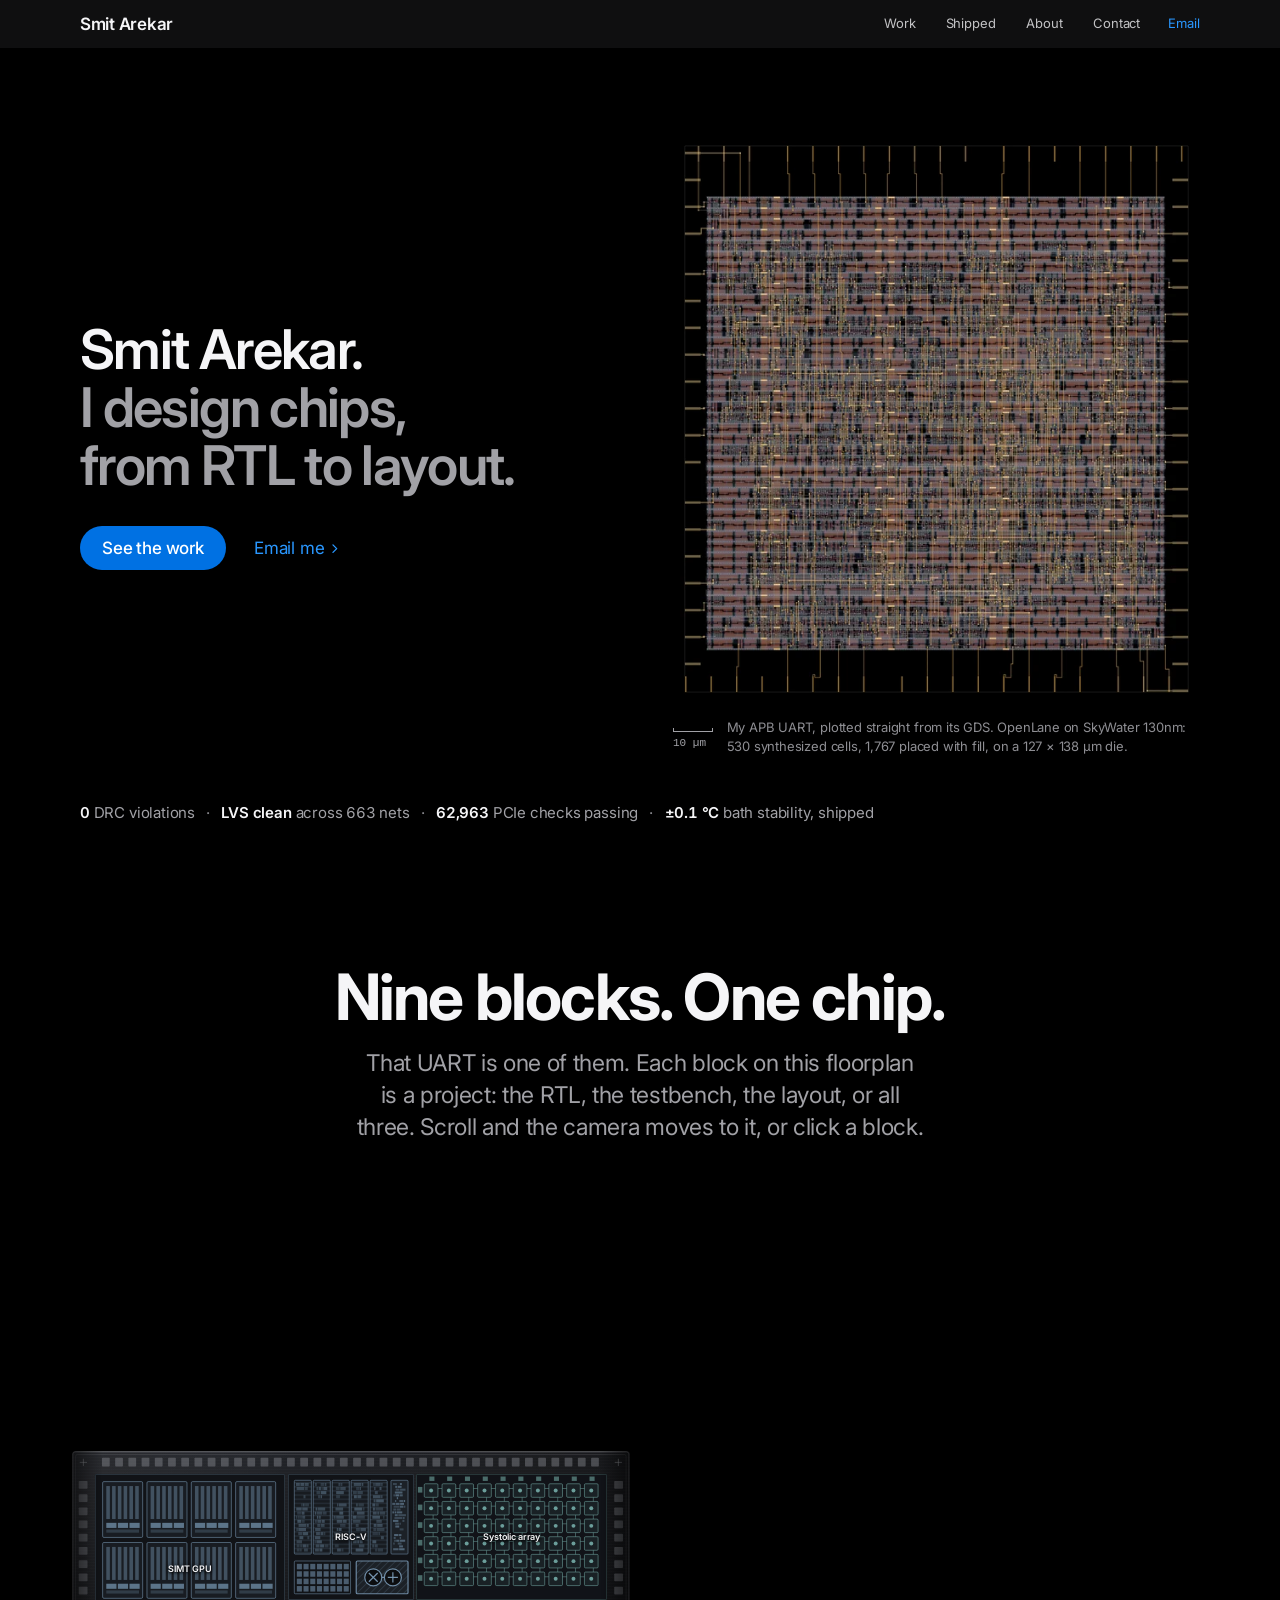
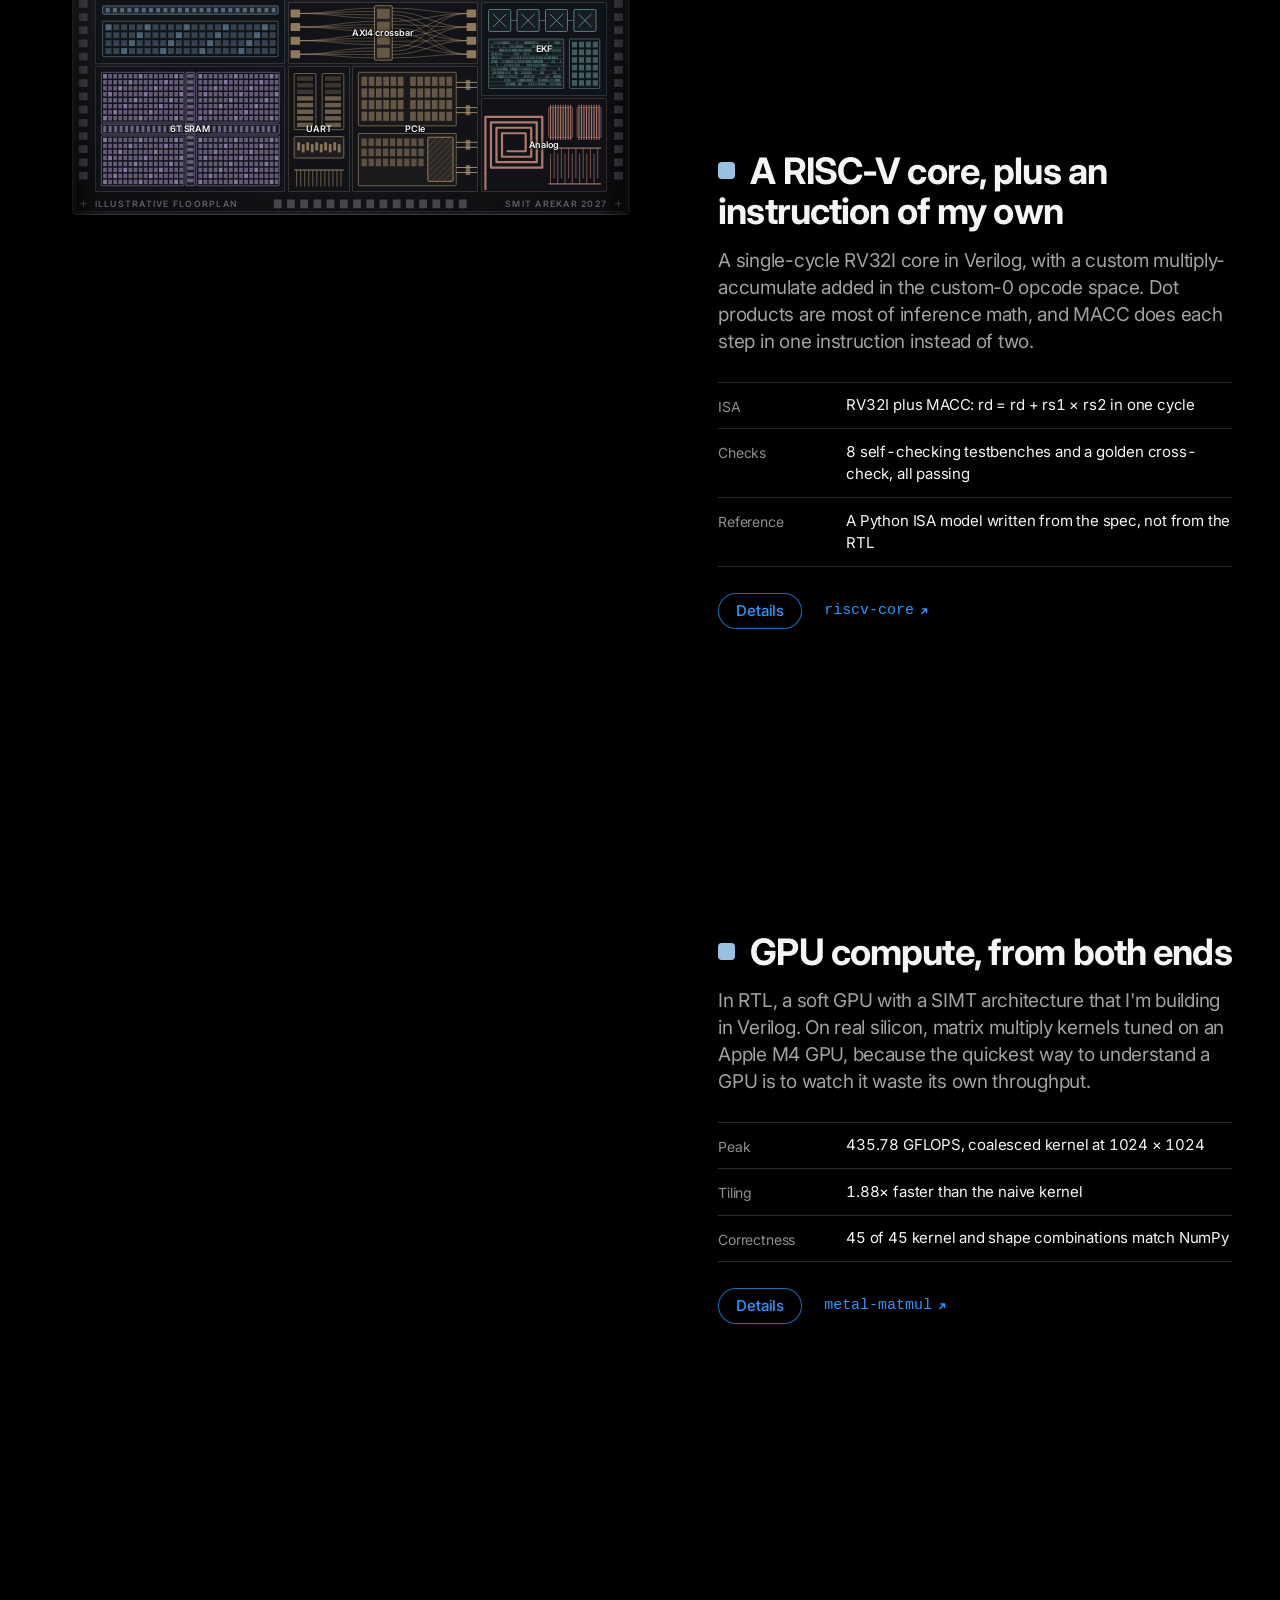
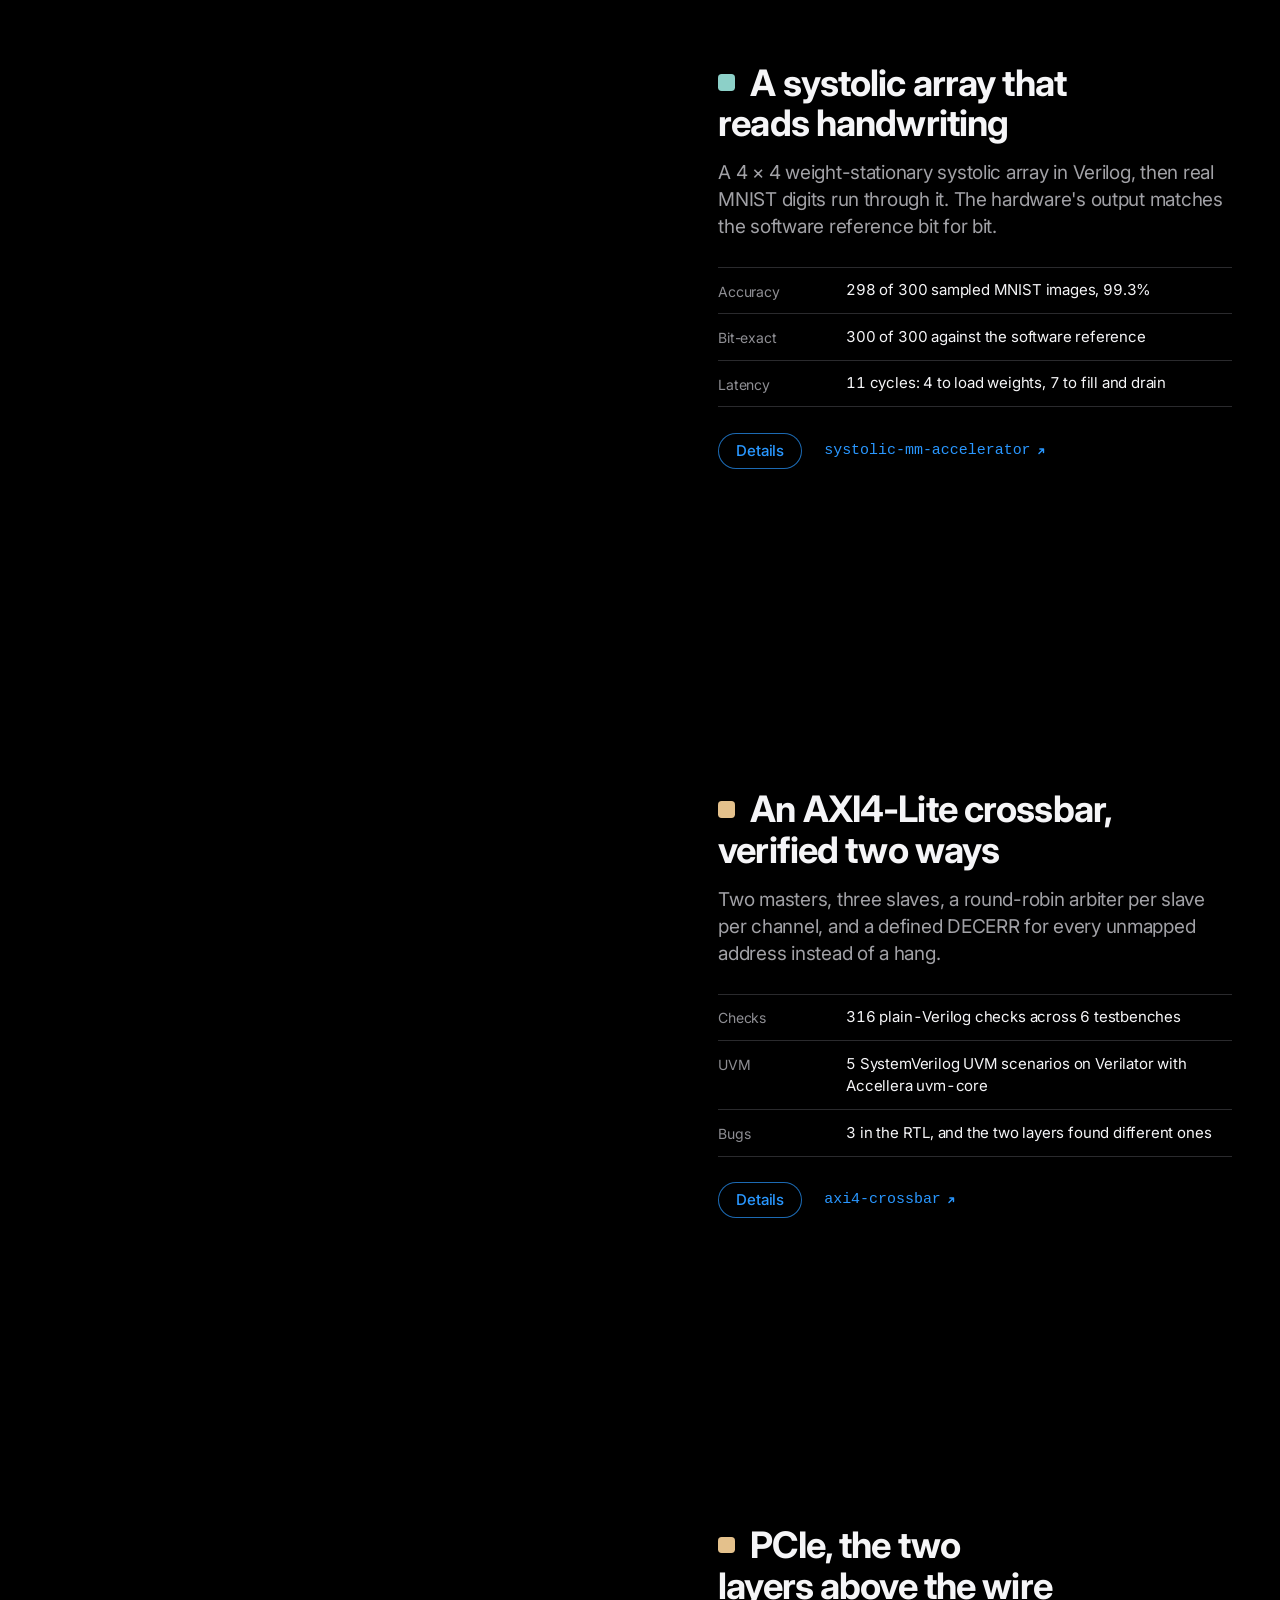
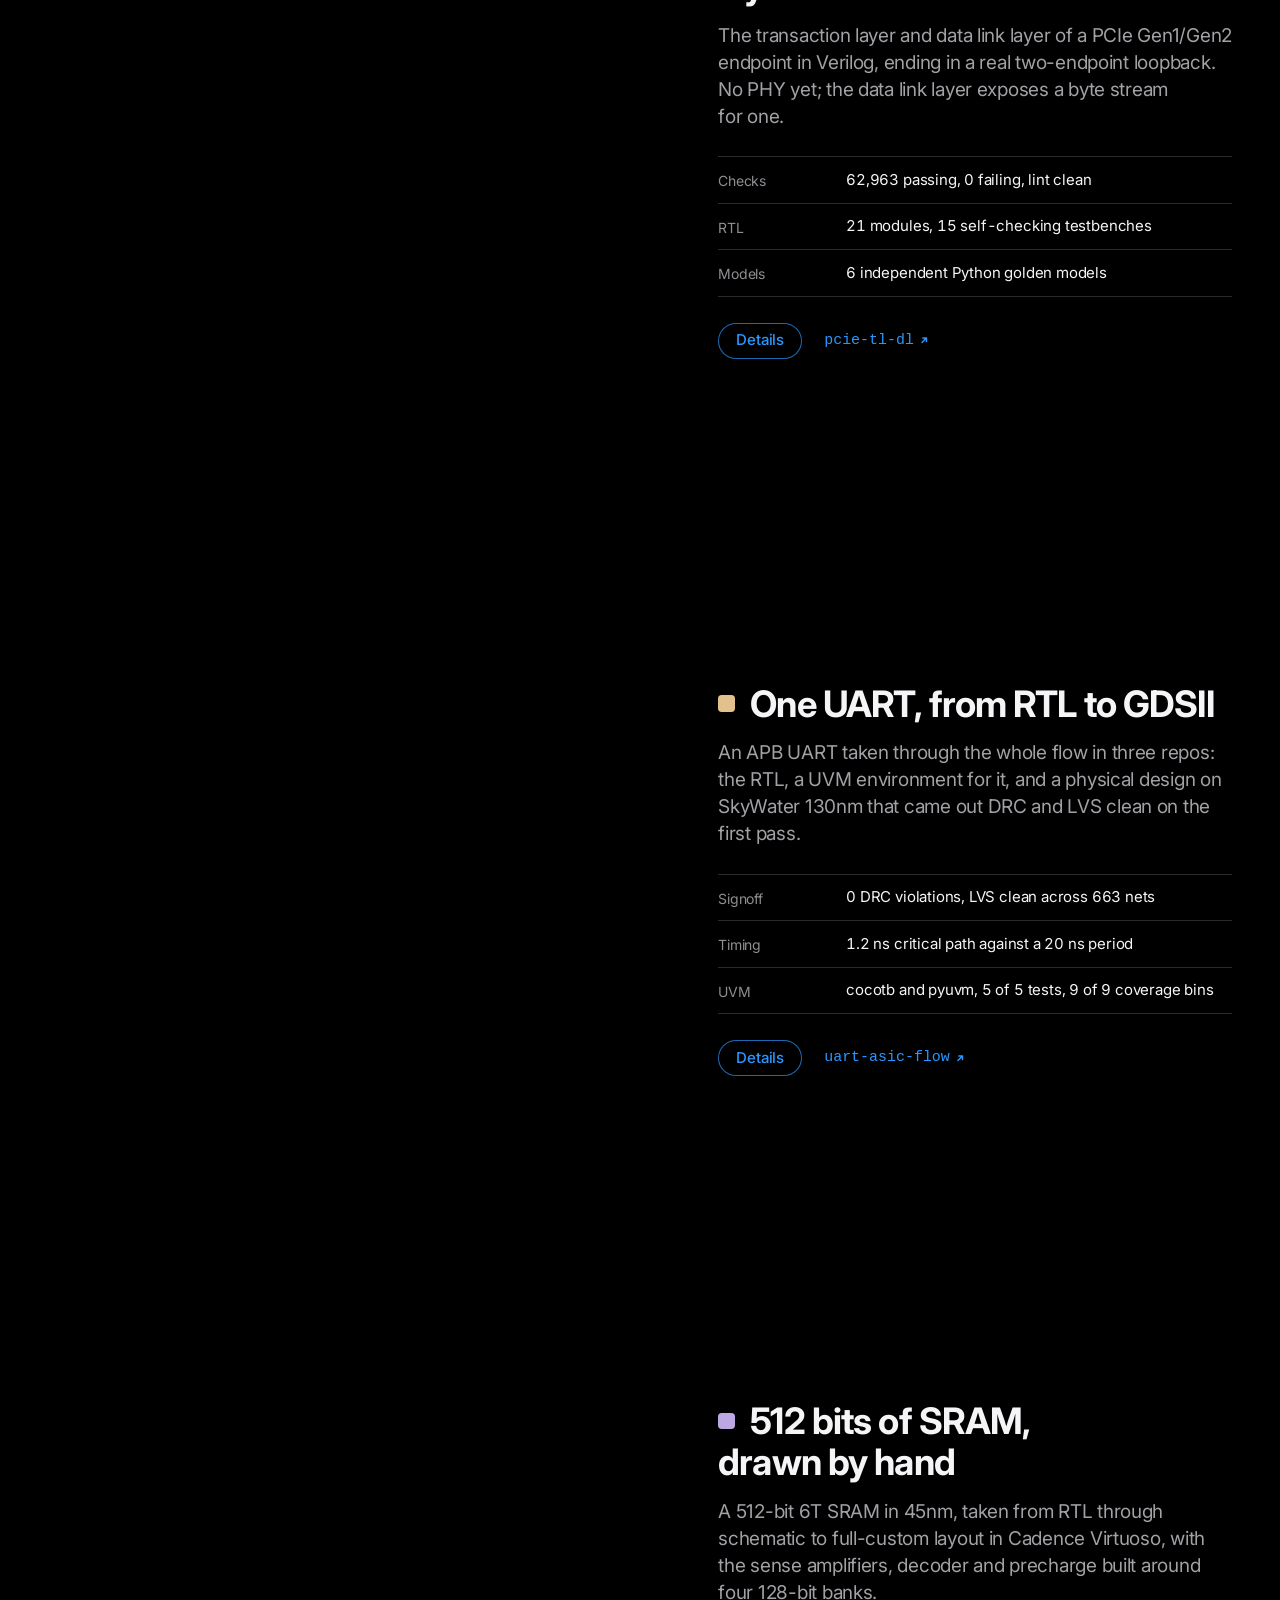
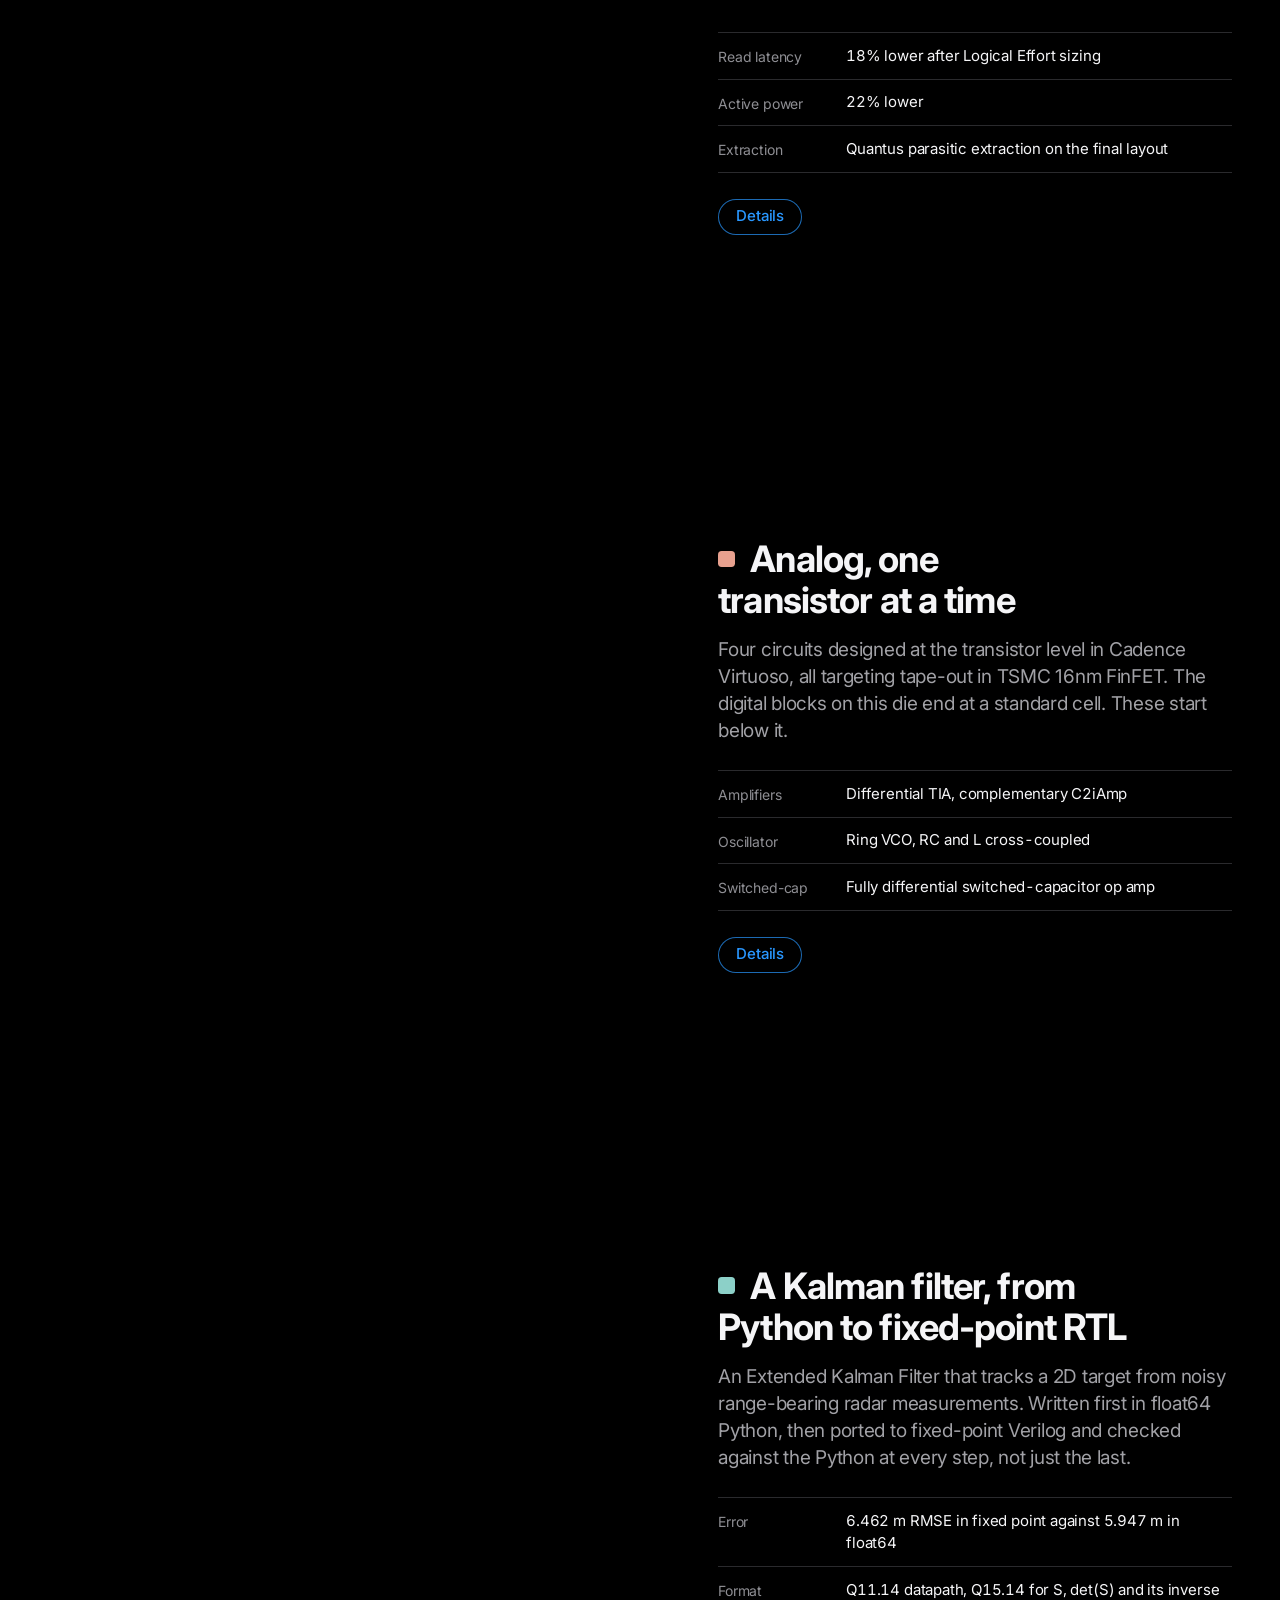
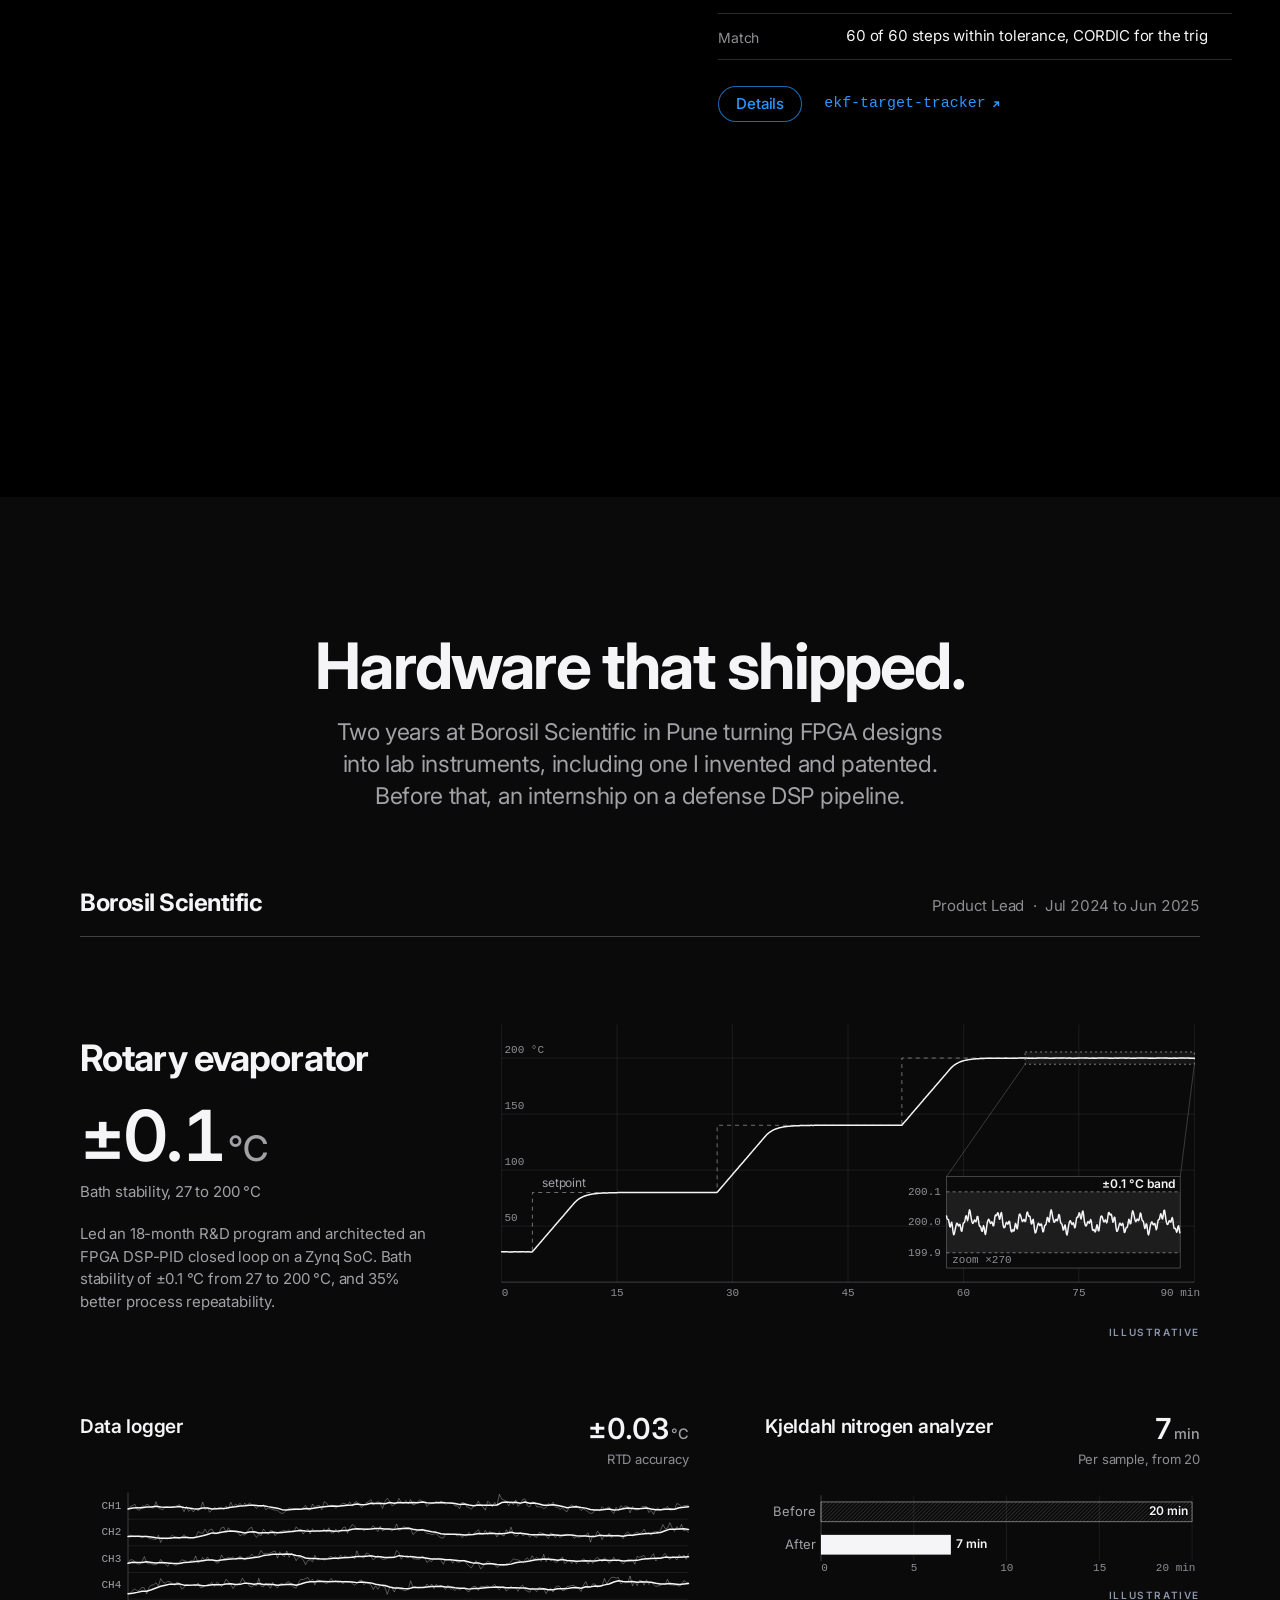
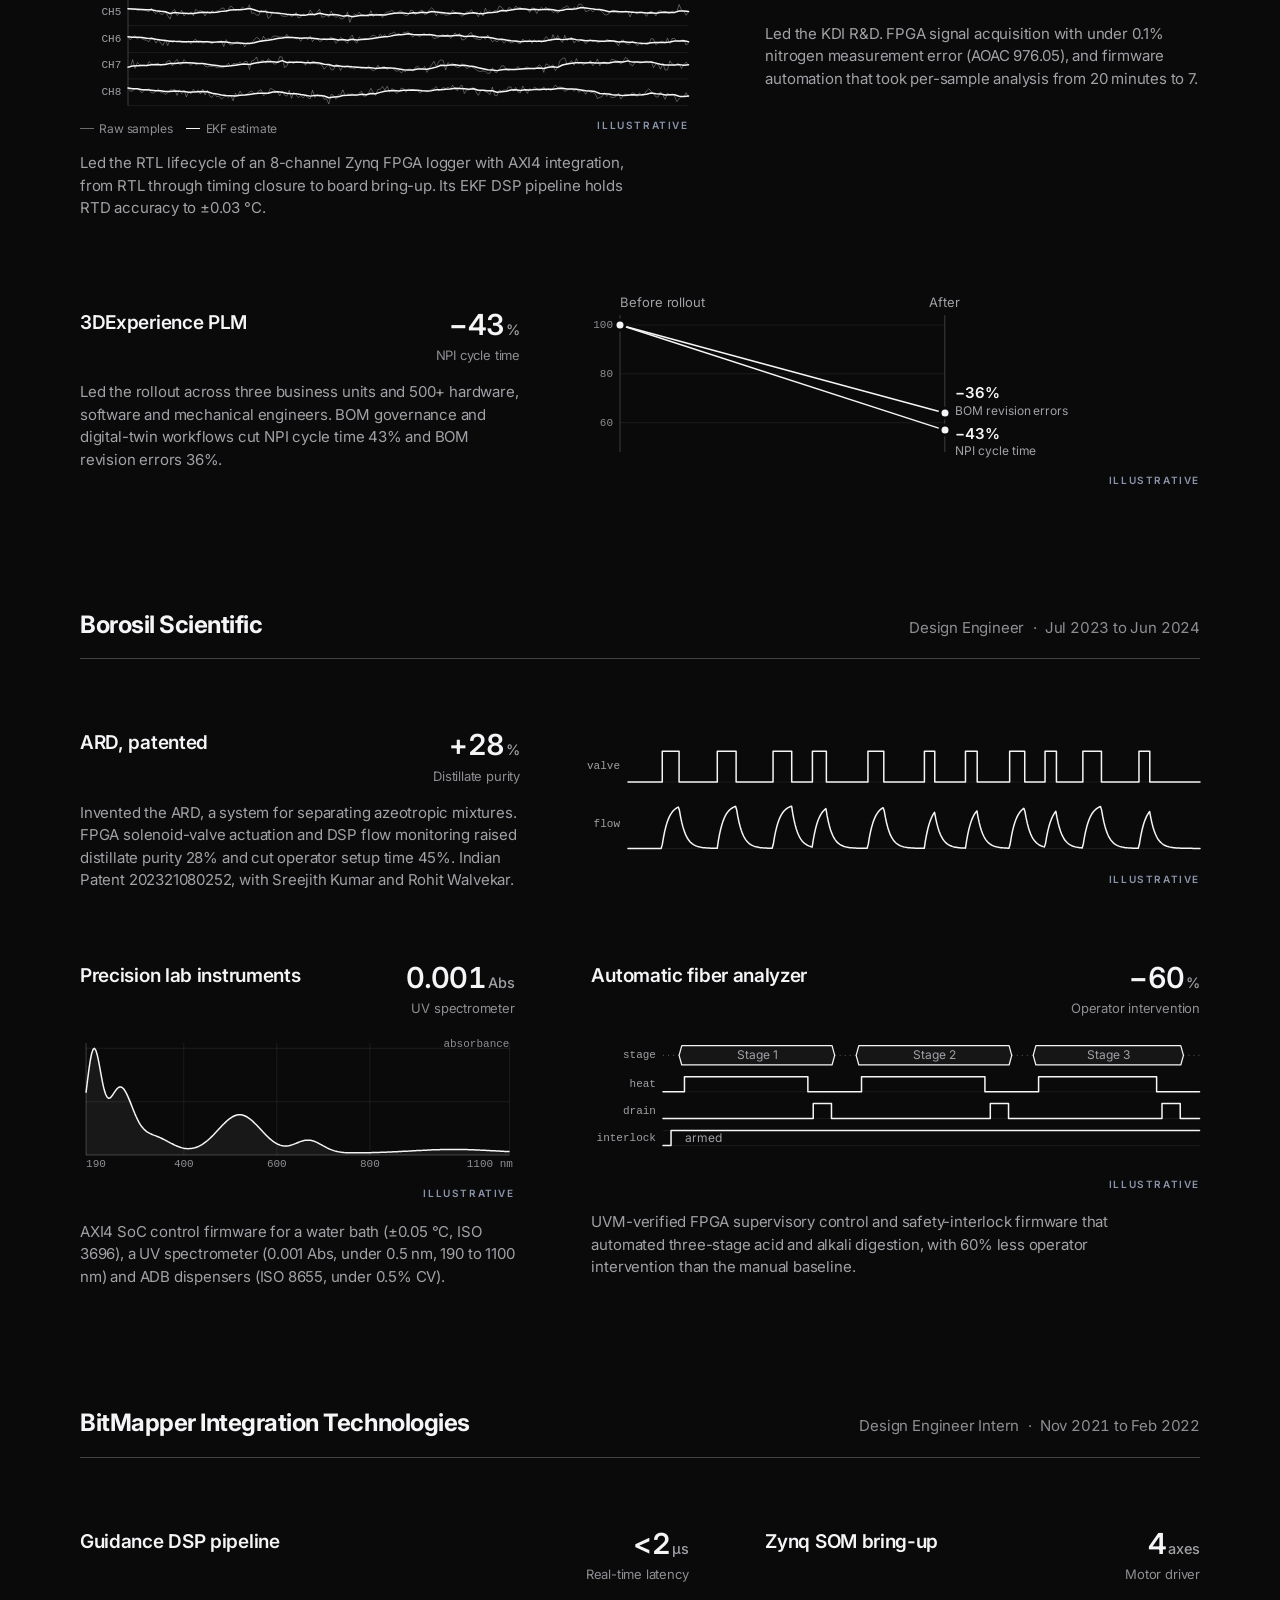
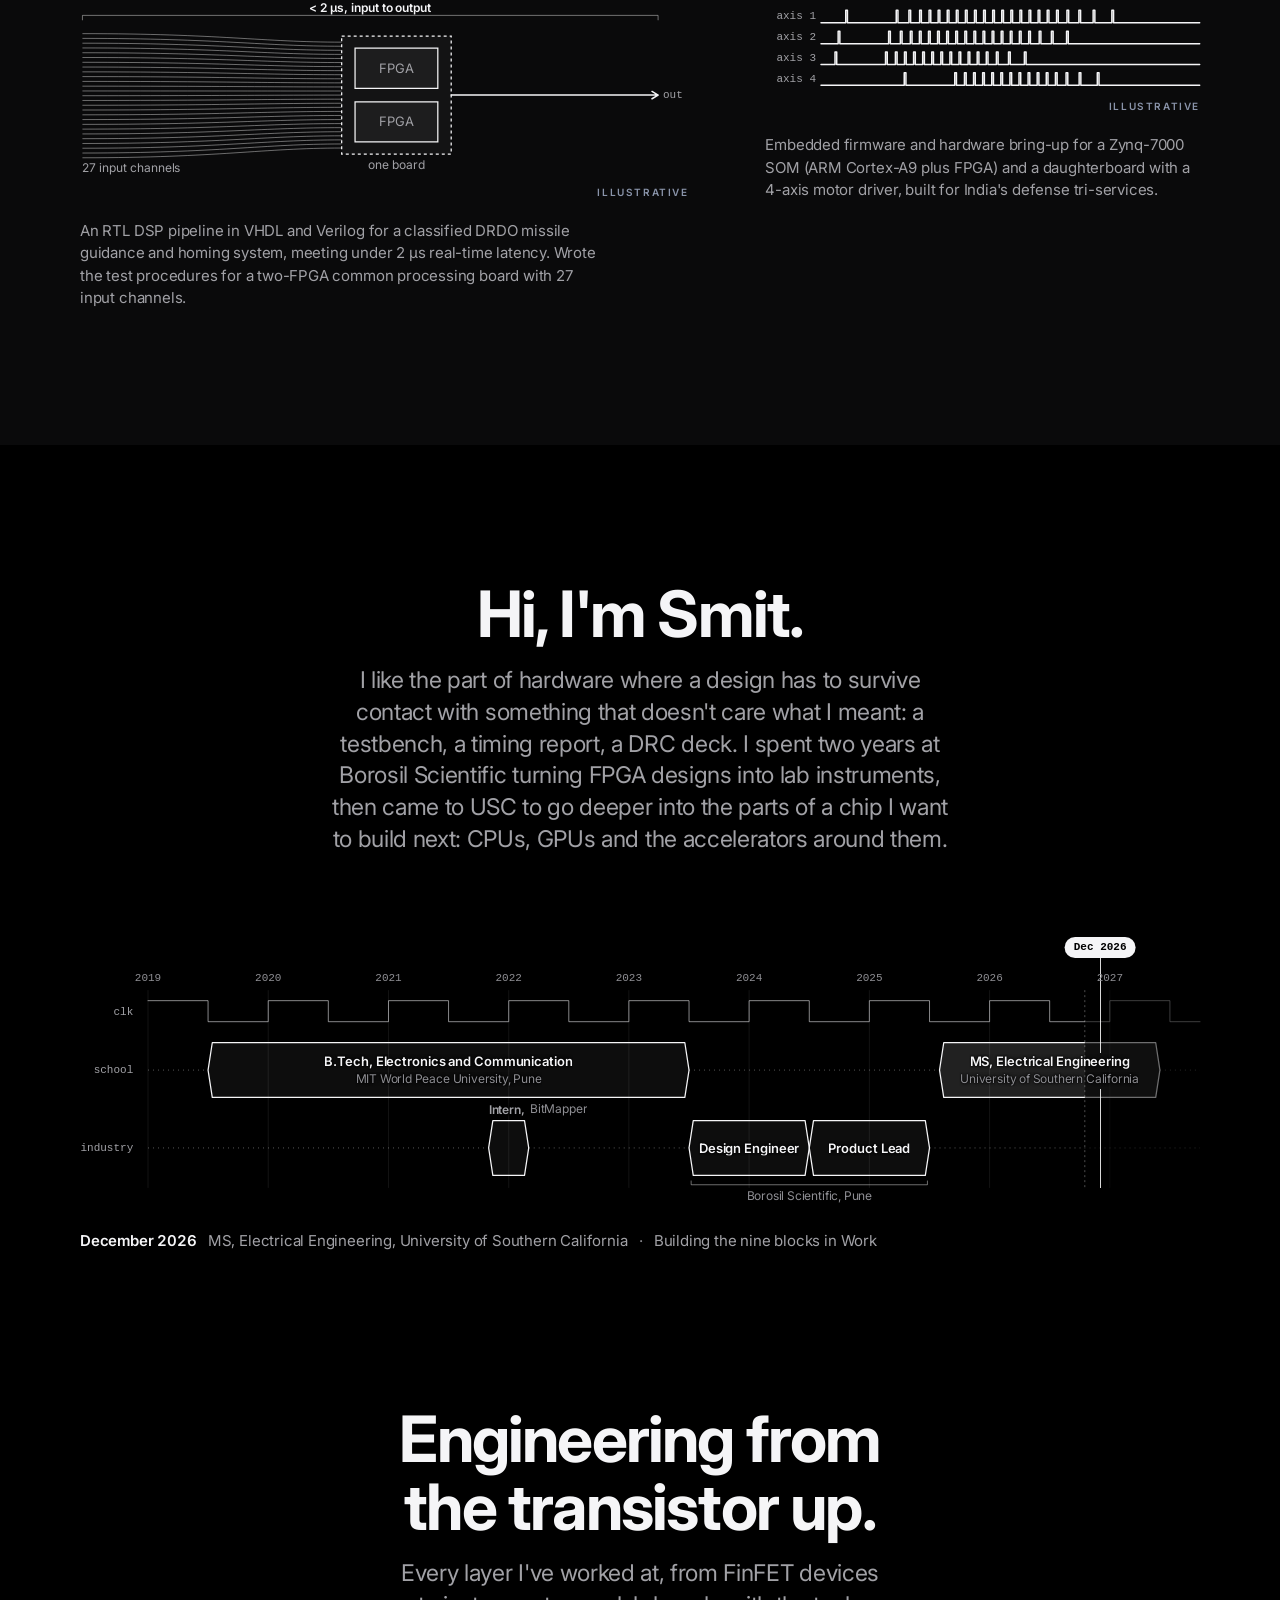
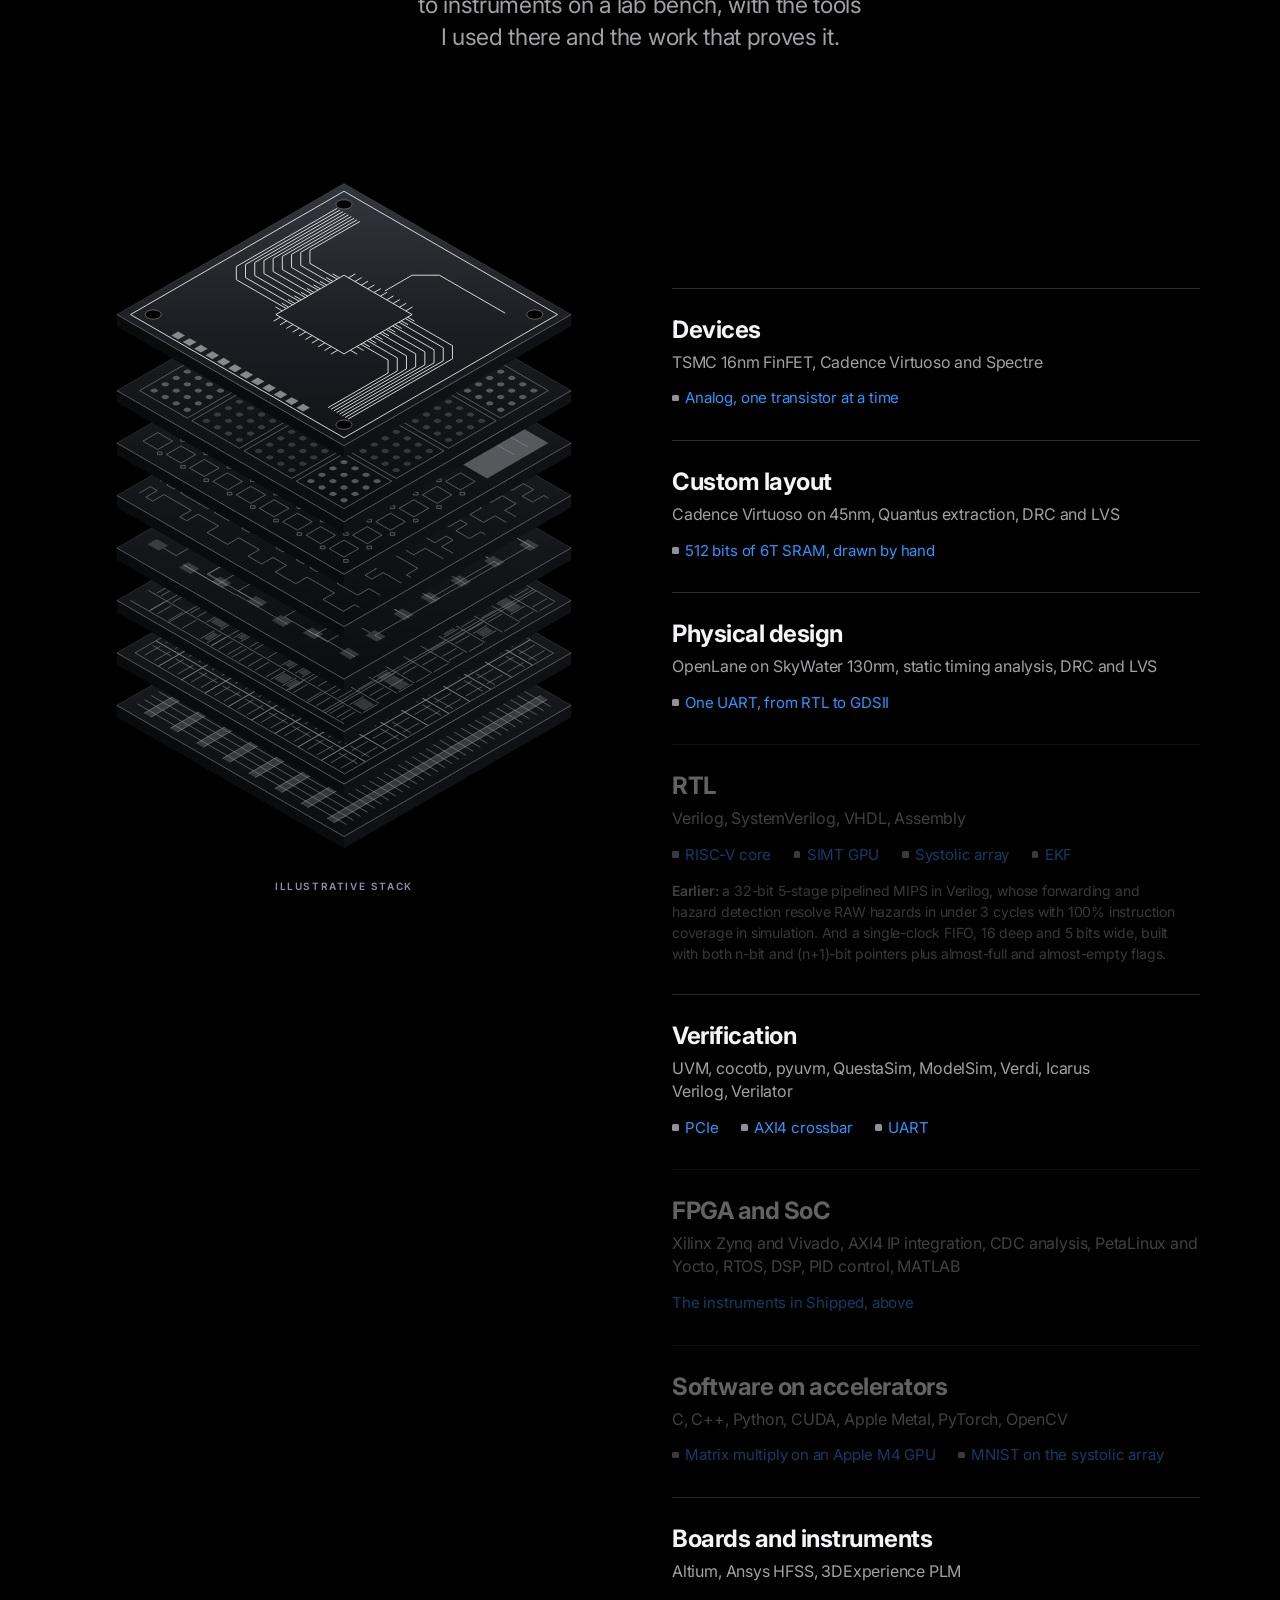
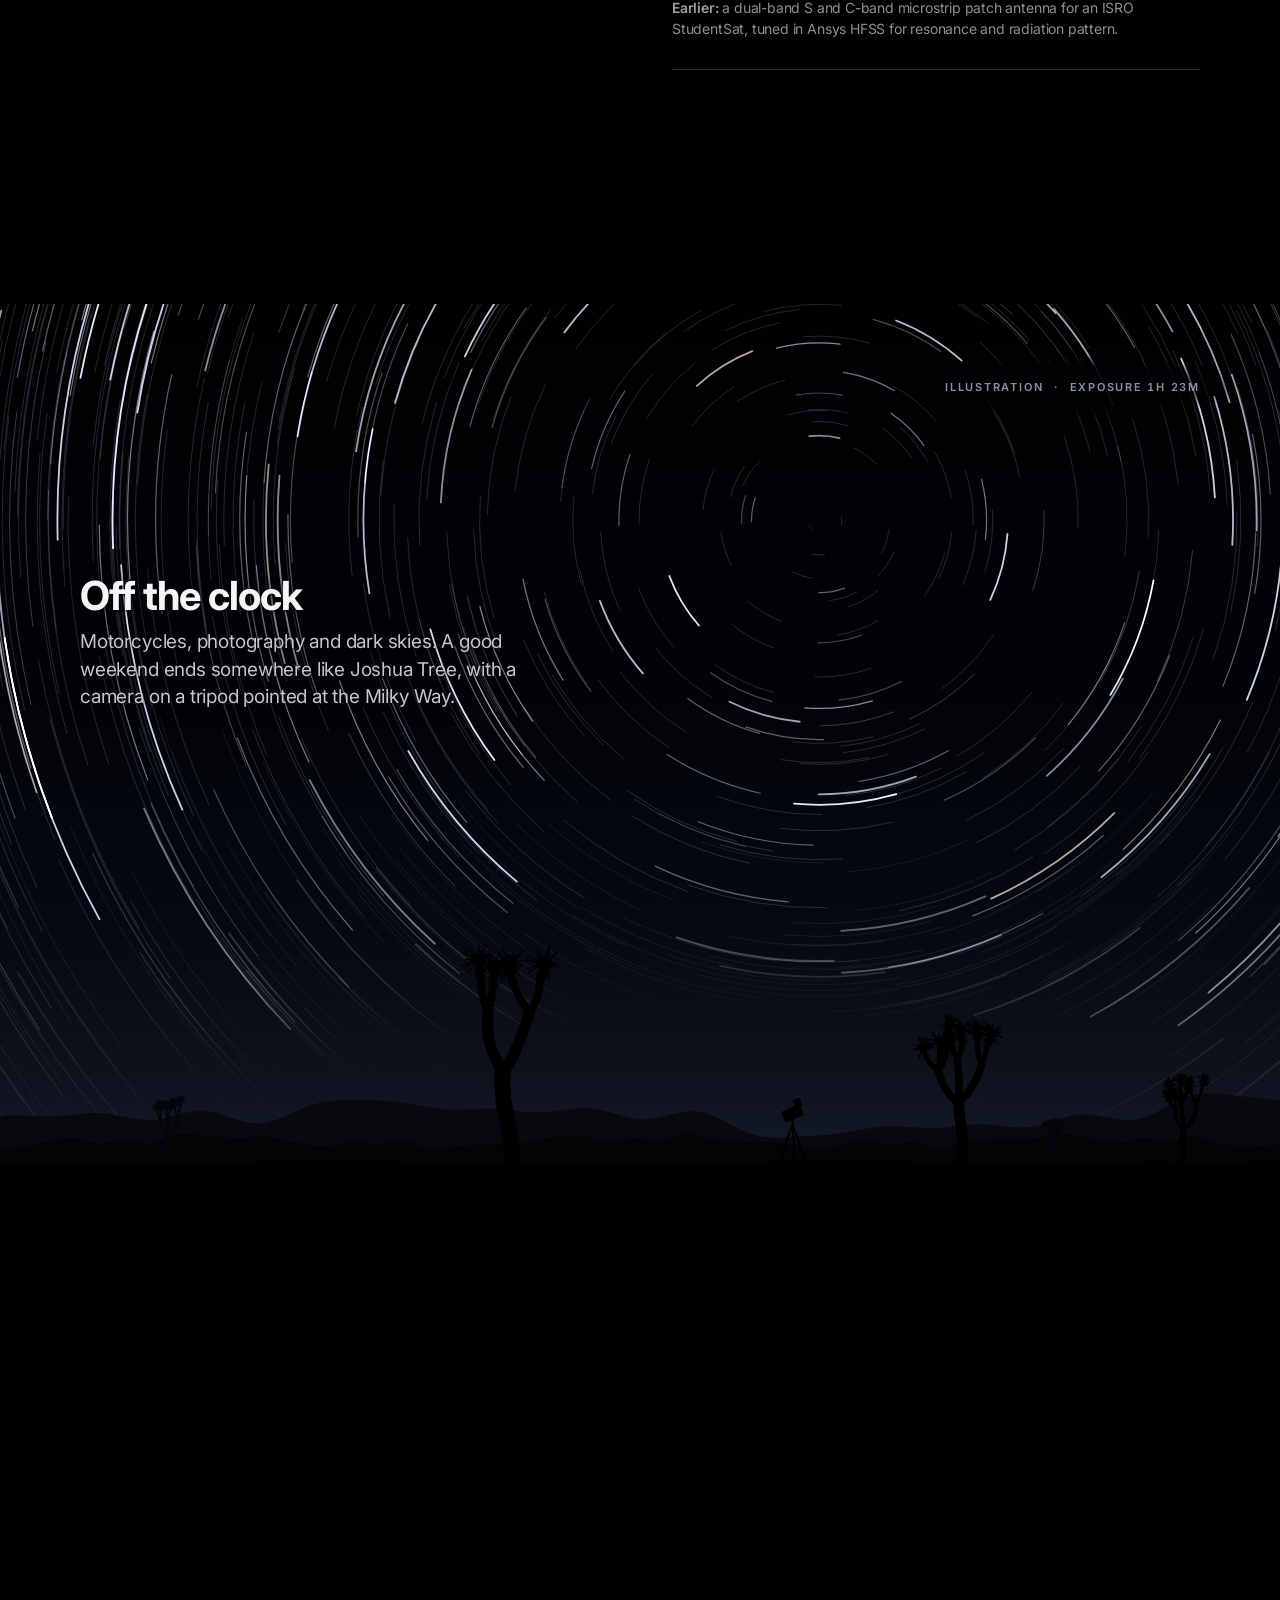
==== commit 53c75bd1: "Hero: name once, one simple line; rename Shipped heading The hero now reads "Smit Arekar." and "I de" ====
--- a/index.html
+++ b/index.html
@@ -3,15 +3,15 @@
 <head>
 <meta charset="utf-8">
 <meta name="viewport" content="width=device-width, initial-scale=1, viewport-fit=cover">
-<title>Smit Arekar · RTL, verification and physical design</title>
+<title>Smit Arekar · I design chips, from RTL to layout</title>
 <meta name="description" content="Smit Arekar designs, verifies and lays out digital hardware: a RISC-V core, GPU kernels, a systolic array, AXI4, PCIe and an RTL-to-GDSII UART. MS Electrical Engineering at USC, graduating May 2027.">
 <meta name="theme-color" content="#000000">
 <meta name="color-scheme" content="dark">
 <link rel="canonical" href="https://smitarekar.github.io/">
 <meta property="og:type" content="website">
 <meta property="og:url" content="https://smitarekar.github.io/">
-<meta property="og:title" content="Smit Arekar · Engineering from the transistor up">
-<meta property="og:description" content="RTL design, verification and physical design. Nine projects on one die, from a RISC-V core to a routed Sky130 layout.">
+<meta property="og:title" content="Smit Arekar · I design chips, from RTL to layout">
+<meta property="og:description" content="Nine chip projects on one die, from a RISC-V core to a routed Sky130 layout. MS Electrical Engineering at USC, May 2027.">
 <meta property="og:image" content="https://smitarekar.github.io/assets/img/og.png">
 <meta property="og:image:width" content="1200">
 <meta property="og:image:height" content="630">
@@ -67,8 +67,7 @@
   <section class="hero" id="top" aria-labelledby="hero-title">
     <div class="hero-grid">
       <div class="hero-copy">
-        <h1 class="hero-title" id="hero-title"><span class="hero-name">Smit Arekar.</span> RTL design, verification and physical&nbsp;design.</h1>
-        <p class="hero-sub">MS Electrical Engineering at USC, graduating May&nbsp;2027, after two years shipping FPGA instruments at Borosil Scientific.</p>
+        <h1 class="hero-title" id="hero-title"><span class="hero-name">Smit Arekar.</span> I design chips, from RTL to&nbsp;layout.</h1>
         <div class="hero-actions">
           <a class="pill" href="#work">See the work</a>
           <a class="link-chev" href="mailto:arekar@usc.edu">Email me<svg class="i" aria-hidden="true"><use href="#i-chev"/></svg></a>
@@ -373,7 +372,7 @@
 
   <section class="shipped" id="shipped" aria-labelledby="shipped-title">
     <header class="section-head">
-      <h2 class="h-section" id="shipped-title">Before grad school, it shipped.</h2>
+      <h2 class="h-section" id="shipped-title">Hardware that shipped.</h2>
       <p class="lead">Two years at Borosil Scientific in Pune turning FPGA designs into lab instruments, including one I invented and patented. Before that, an internship on a defense DSP pipeline.</p>
     </header>
 
--- a/css/site.css
+++ b/css/site.css
@@ -146,6 +146,10 @@
   letter-spacing: -0.015em;
 }
 .nav-name:hover { text-decoration: none; color: #fff; }
+/* The name shows once: the hero carries it, and the nav takes it over after the hero's headline scrolls away */
+.js .nav-name { transition: opacity 0.3s ease, visibility 0s linear 0.3s; }
+.js .nav:not(.is-past-hero) .nav-name { opacity: 0; visibility: hidden; }
+.js .nav.is-past-hero .nav-name { transition: opacity 0.3s ease; }
 
 .nav-links { display: flex; gap: 30px; margin: 0; padding: 0; list-style: none; font-size: 0.8125rem; }
 .nav-links a {
@@ -243,9 +247,6 @@
 .spec > div:last-child { border-bottom: 1px solid var(--line); }
 .spec dt { color: var(--text-3); font-size: 0.875rem; line-height: 1.5; padding-top: 0.1em; }
 .spec dd { margin: 0; color: var(--text); font-size: 0.9375rem; line-height: 1.5; font-variant-numeric: tabular-nums; }
-.spec--wide > div { grid-template-columns: minmax(0, 13rem) minmax(0, 1fr); }
-.spec--wide dt { color: var(--text); font-size: 0.9375rem; font-weight: 500; }
-.spec--wide dd { color: var(--text-2); }
 .when { display: block; margin-top: 0.15rem; color: var(--text-3); font-size: 0.875rem; }
 
 /* ---------------------------------------------------------------- Hero: the real layout as a specimen */
@@ -267,7 +268,7 @@
   margin: 0 auto;
 }
 
-/* Two-tone headline: the name in white, the discipline in grey, one size and one weight */
+/* Two-tone headline: the name in white, the one-liner in grey, one size and one weight */
 .hero-title {
   margin: 0;
   color: var(--text-2);
@@ -278,16 +279,6 @@
   text-wrap: balance;
 }
 .hero-name { display: block; color: var(--text); }
-
-.hero-sub {
-  max-width: 23em;
-  margin: 1.35rem 0 0;
-  color: var(--text-2);
-  font-size: clamp(1.0625rem, 0.98rem + 0.35vw, 1.25rem);
-  line-height: 1.45;
-  letter-spacing: -0.013em;
-  text-wrap: balance;
-}
 
 .hero-actions {
   display: flex;
@@ -956,7 +947,7 @@
   right: max(var(--gutter), calc((100% - 1120px) / 2));
   top: calc(var(--nav-h) + clamp(16px, 3vh, 32px));
   margin: 0;
-  color: rgb(170 182 210 / 0.82);
+  color: rgb(170 182 210 / 0.8);
   font-size: 0.6875rem;
   font-weight: 600;
   letter-spacing: 0.16em;
@@ -1217,7 +1208,6 @@
   .no-js .nav-links a { font-size: 0.8125rem; font-weight: 400; }
 
   .spec > div { grid-template-columns: 5.75rem minmax(0, 1fr); gap: 0.75rem; }
-  .spec--wide > div { grid-template-columns: minmax(0, 1fr); gap: 0.15rem; }
 
   .plot-body { aspect-ratio: var(--ar-m, var(--ar)); }
   .tl-readout { flex-direction: column; gap: 0.2rem; }
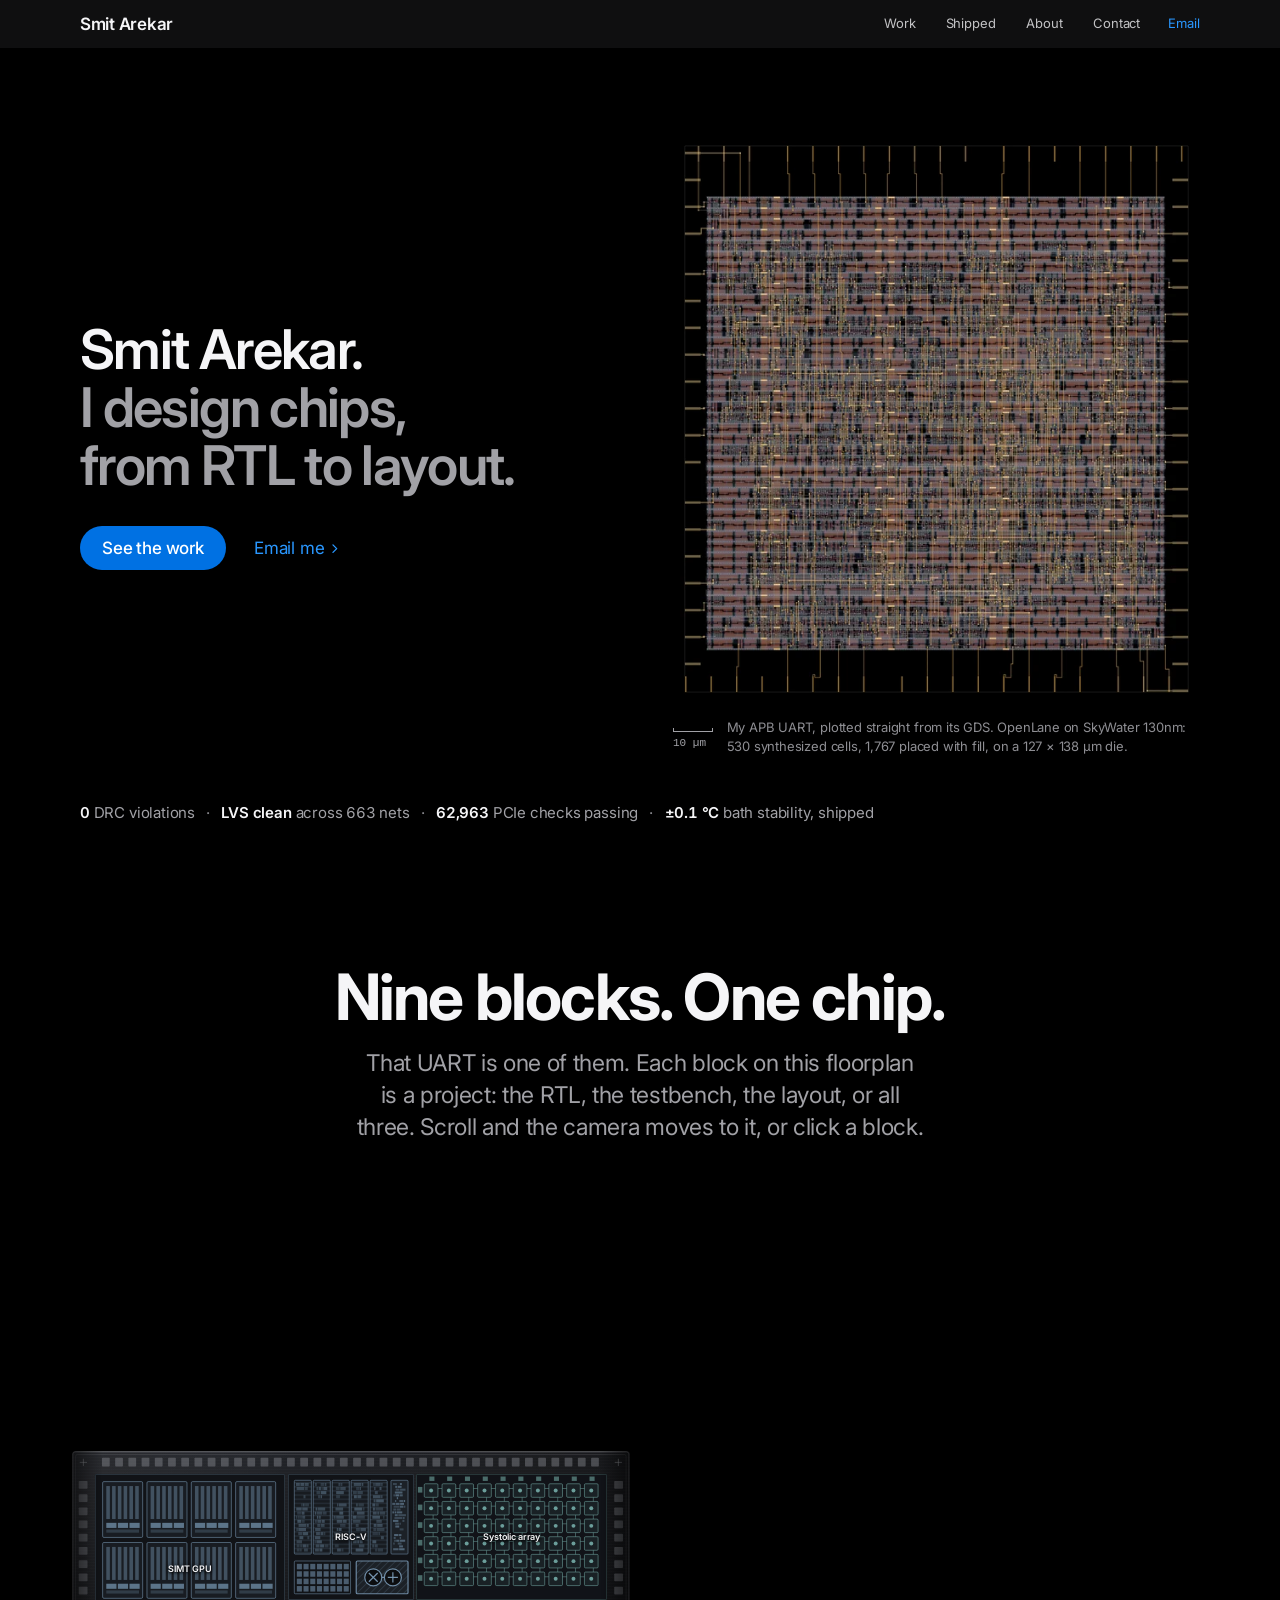
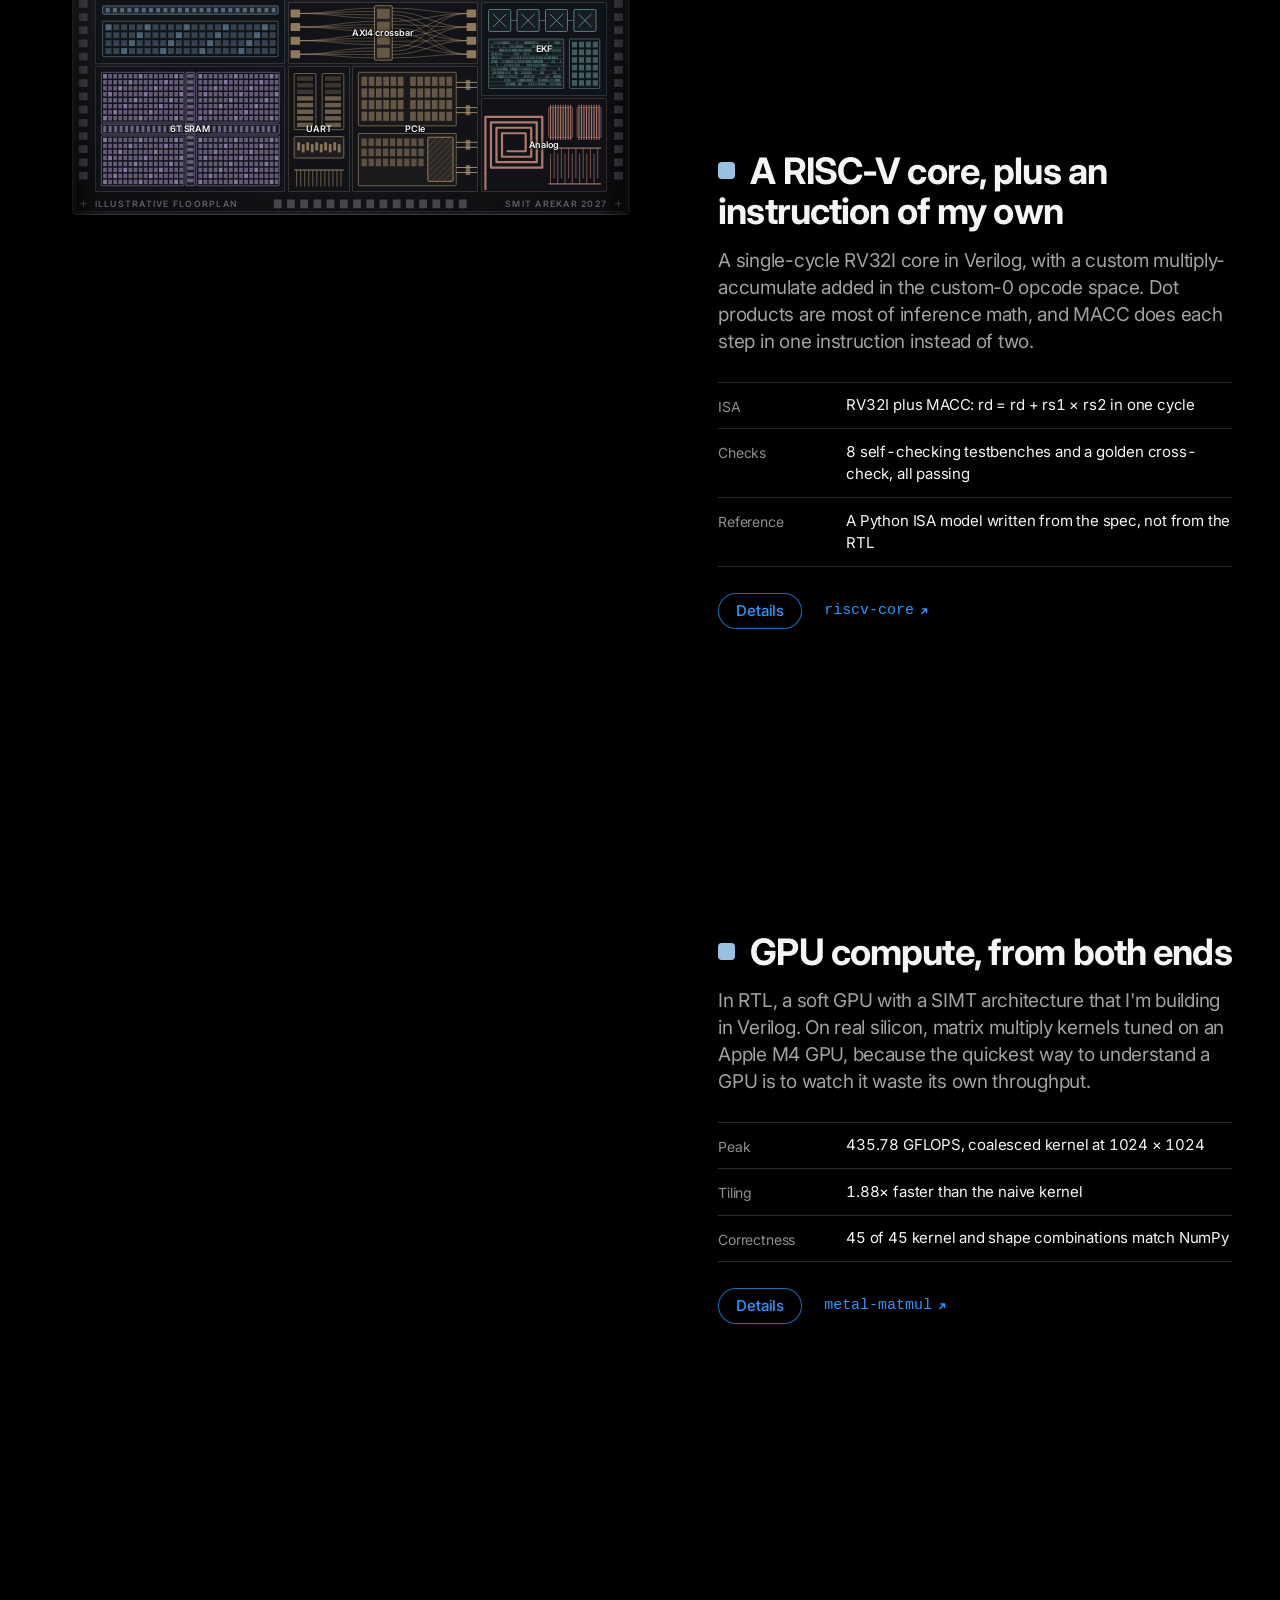
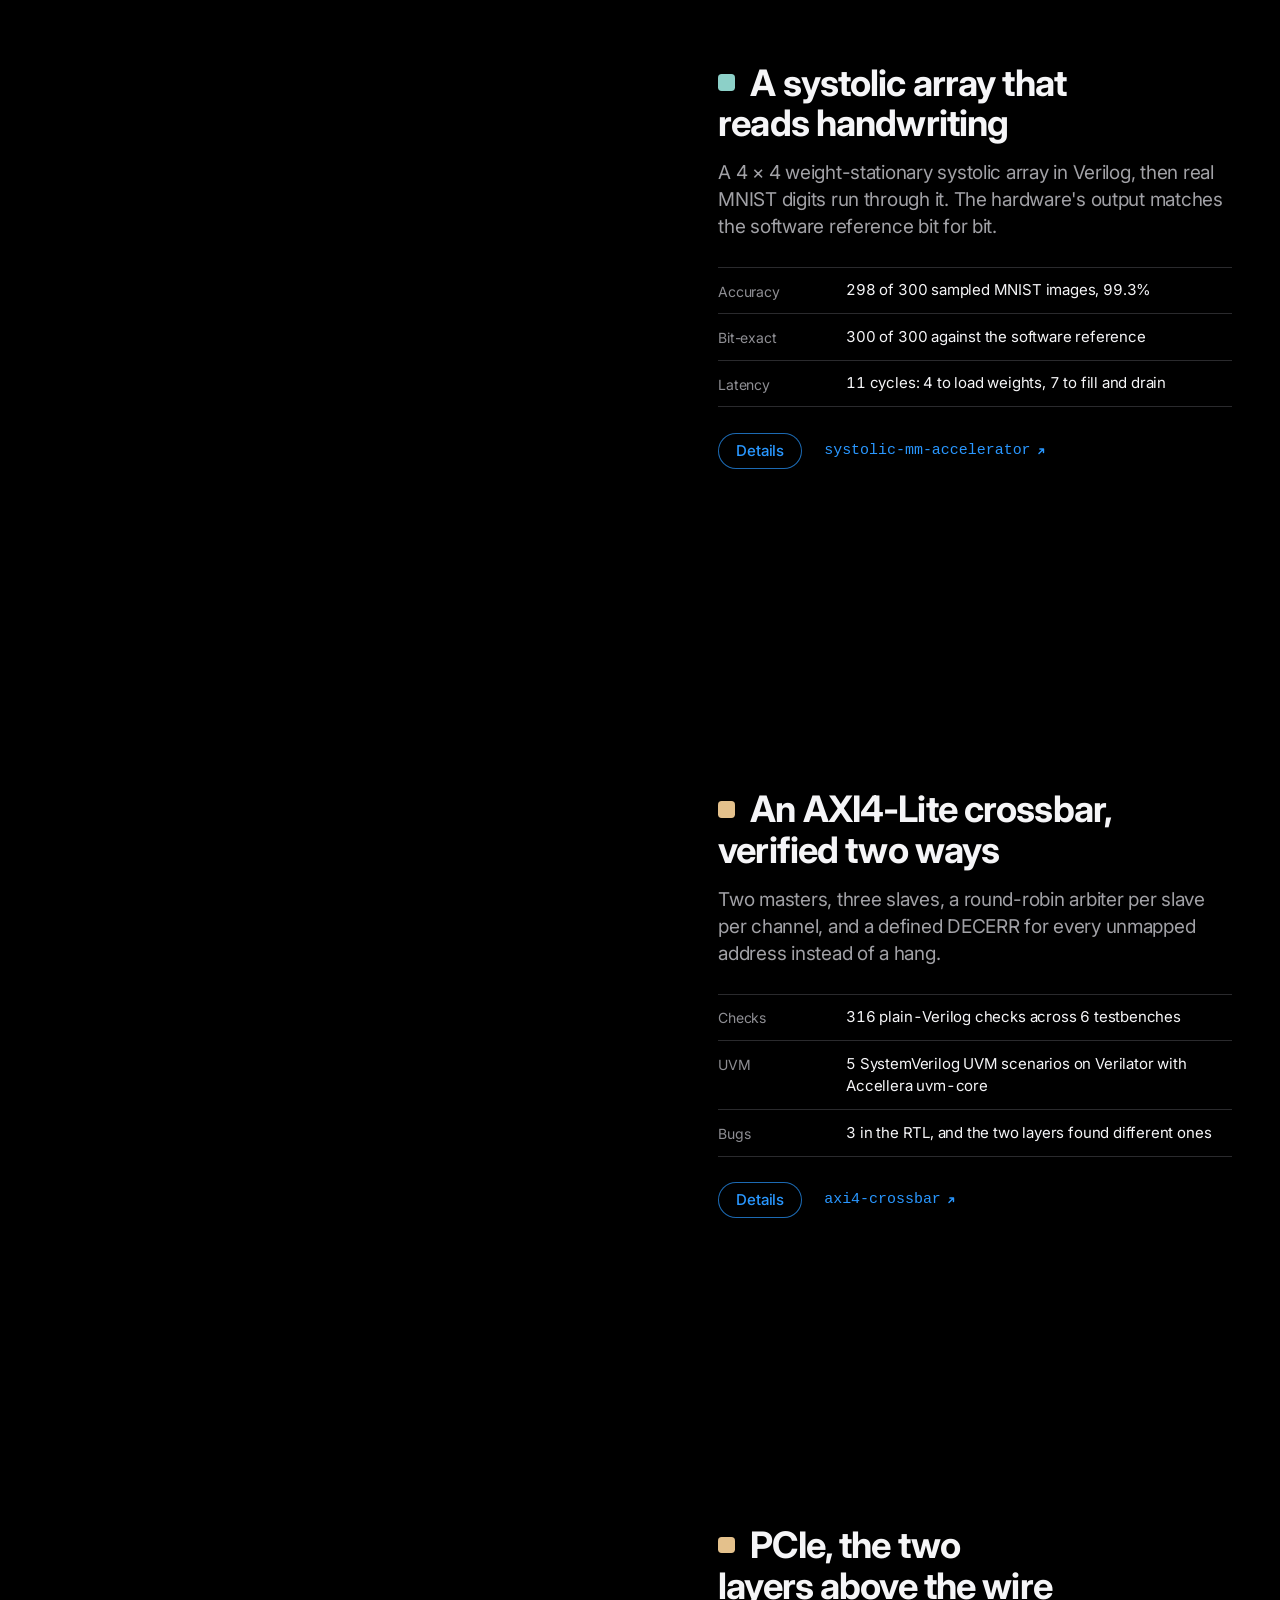
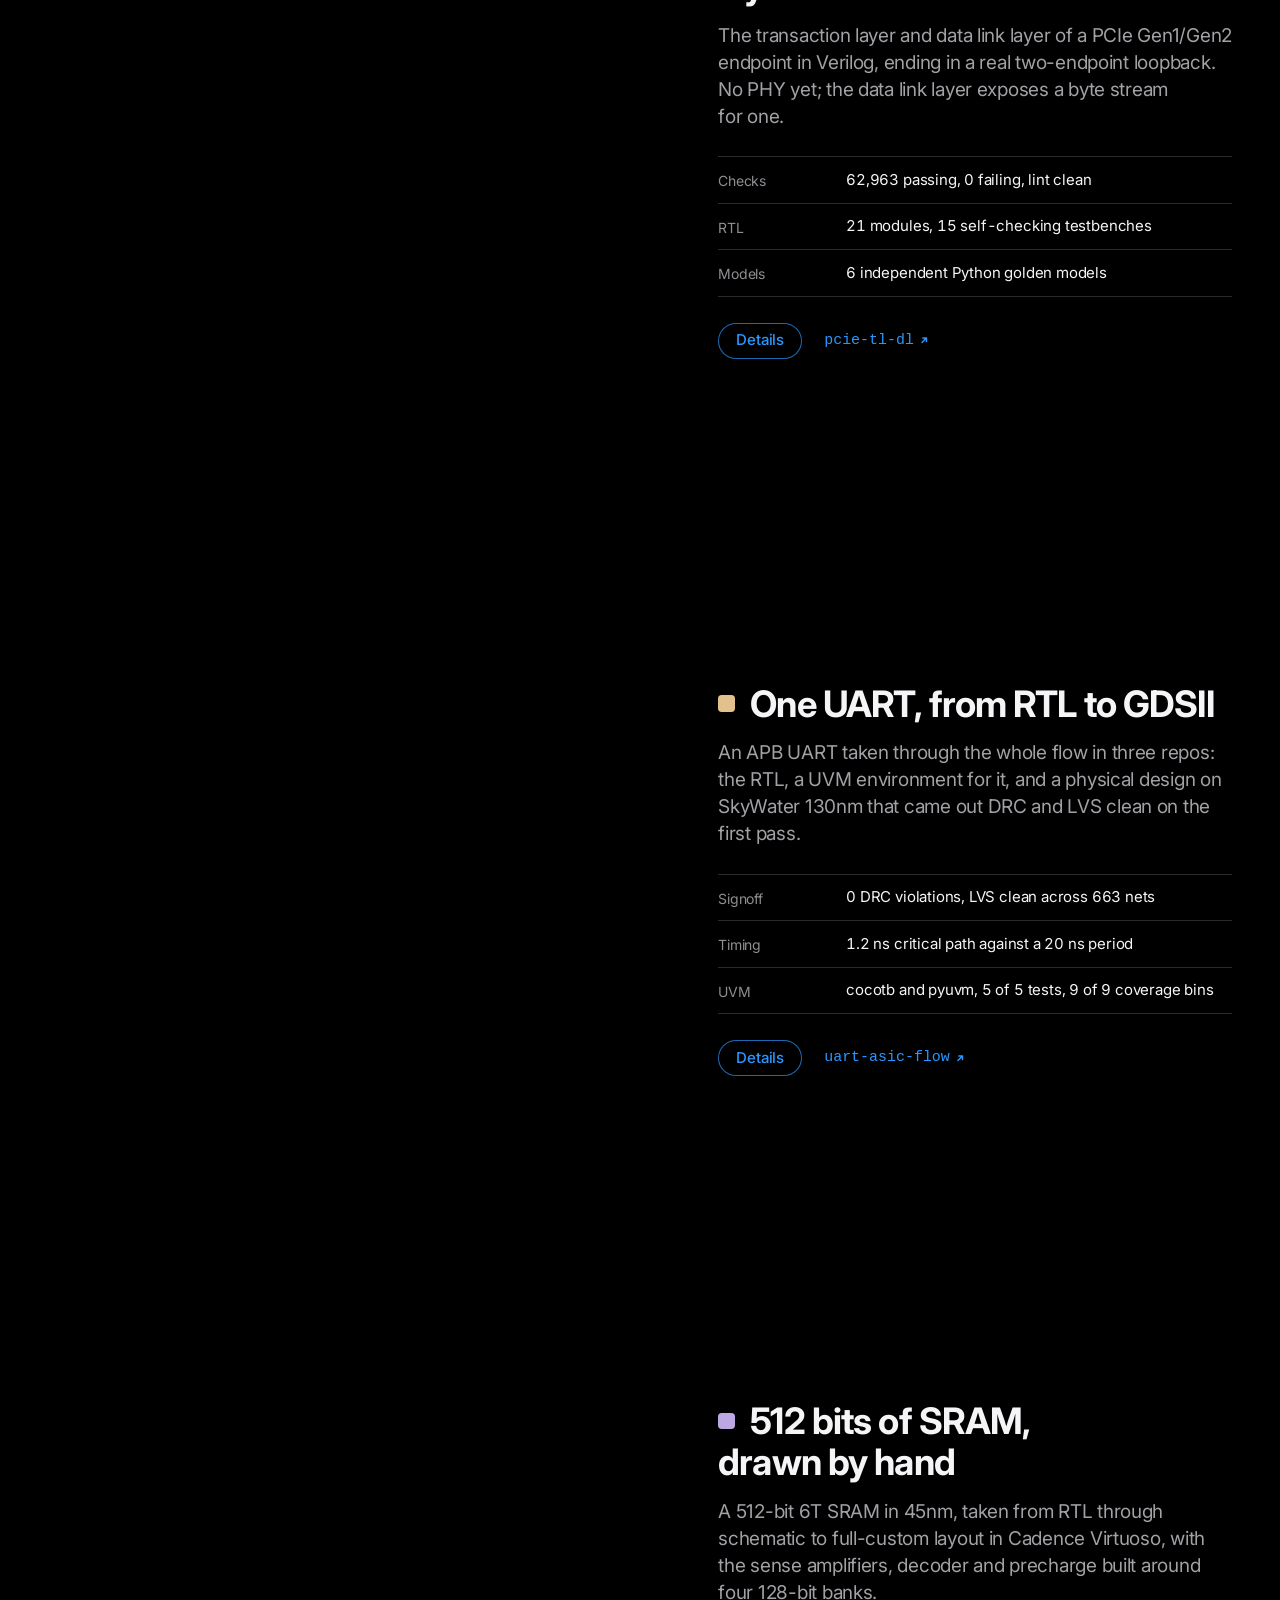
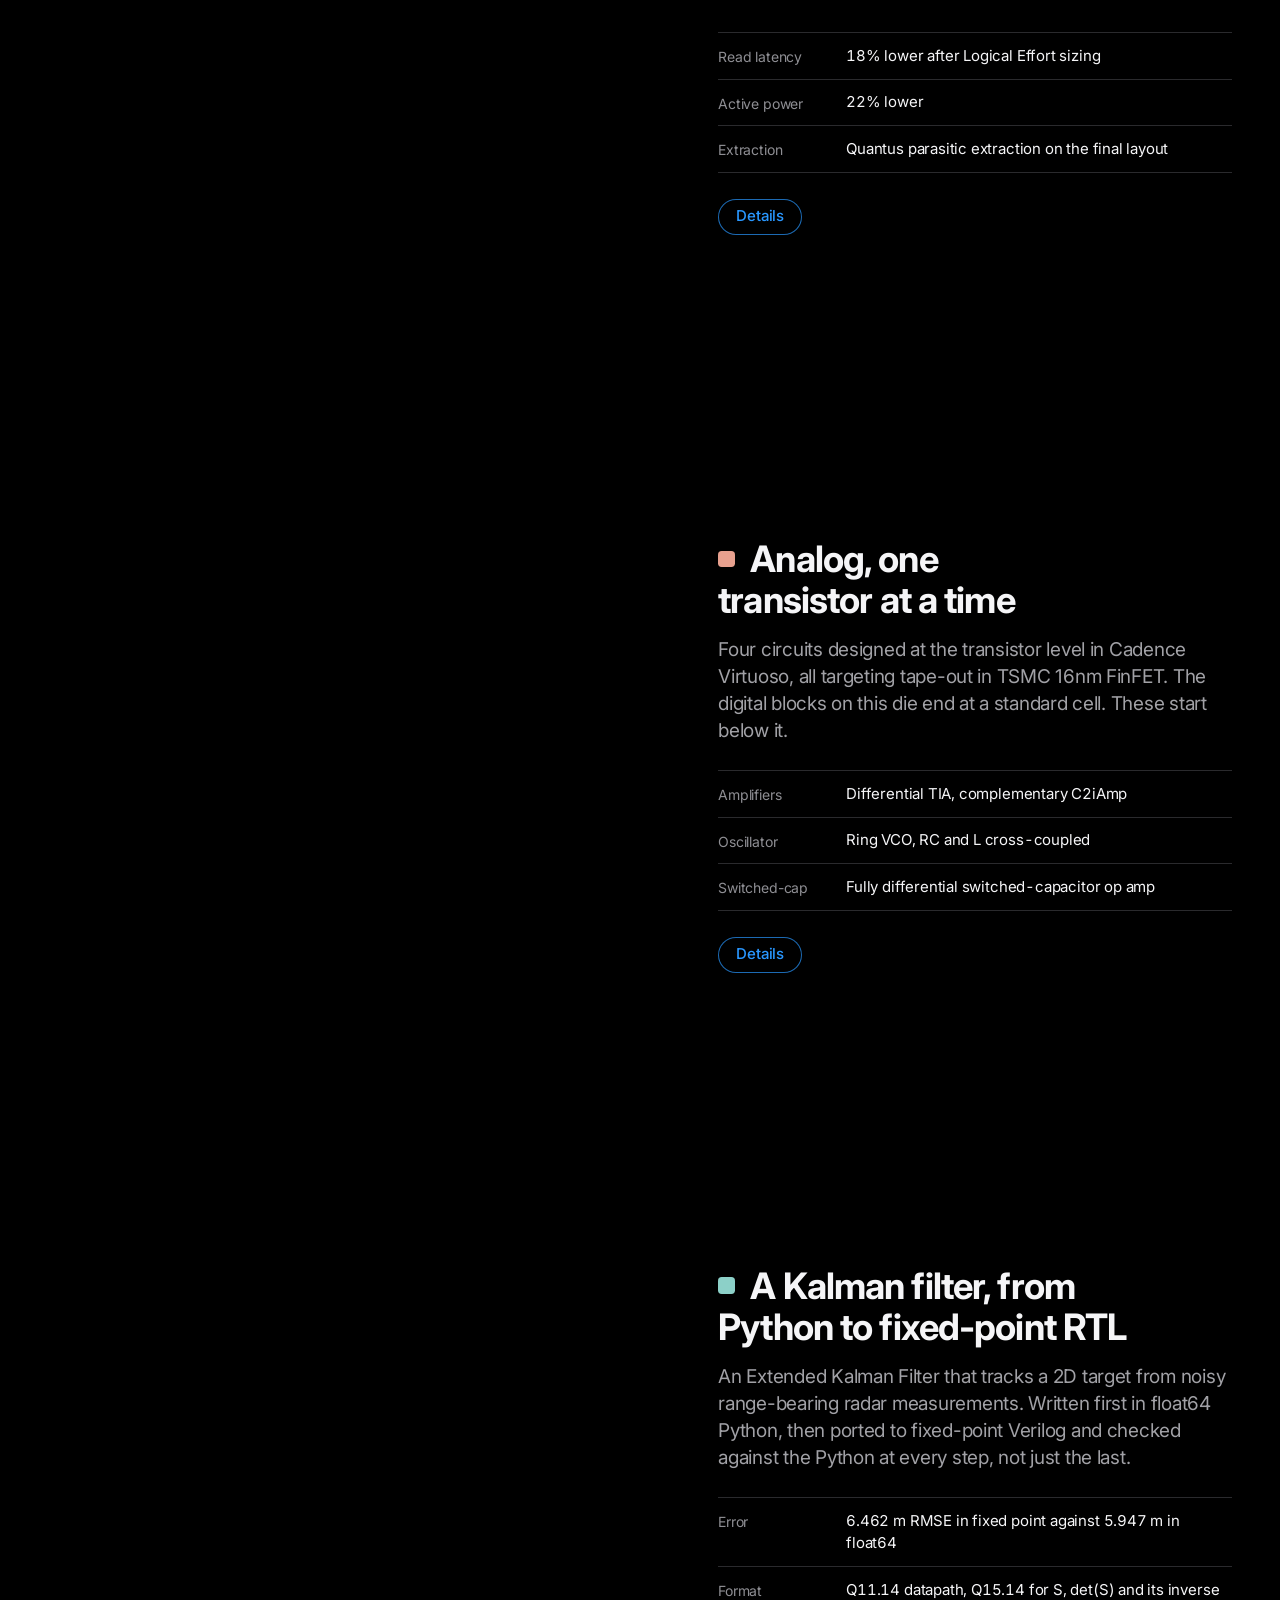
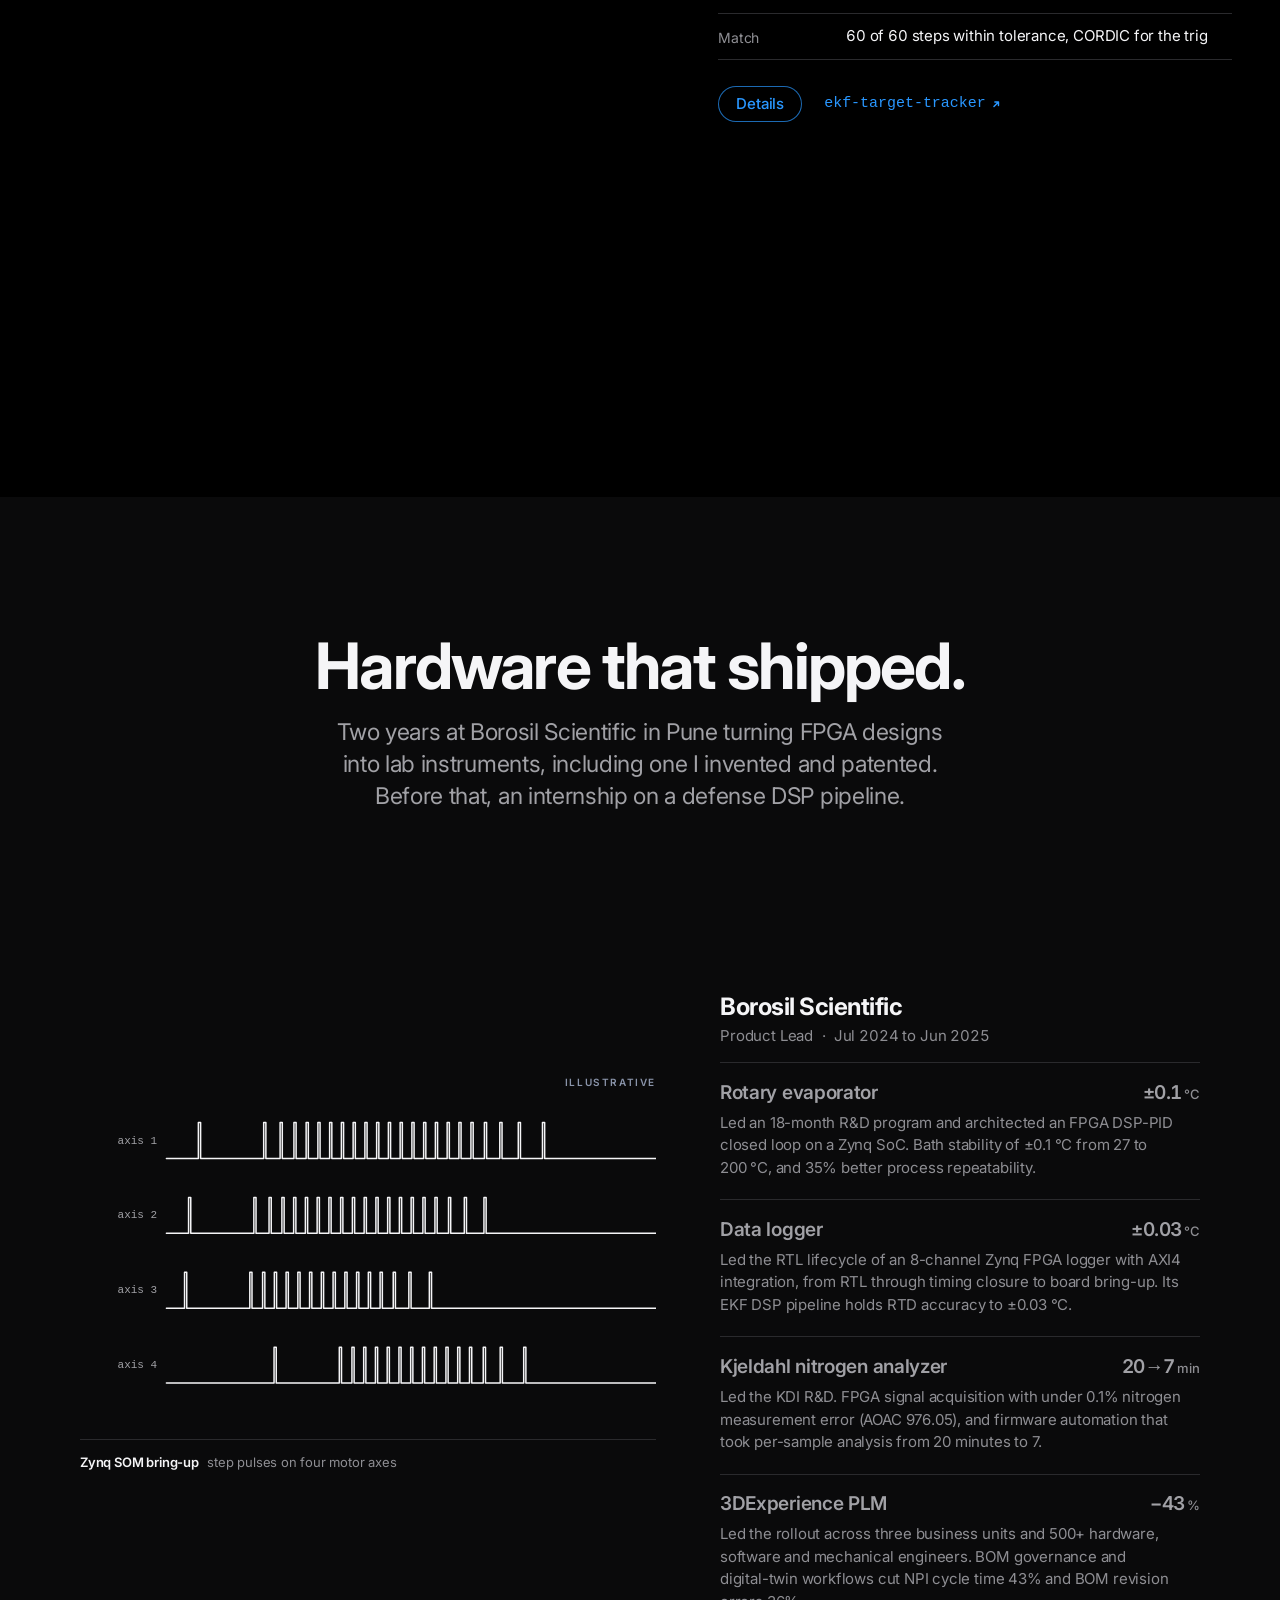
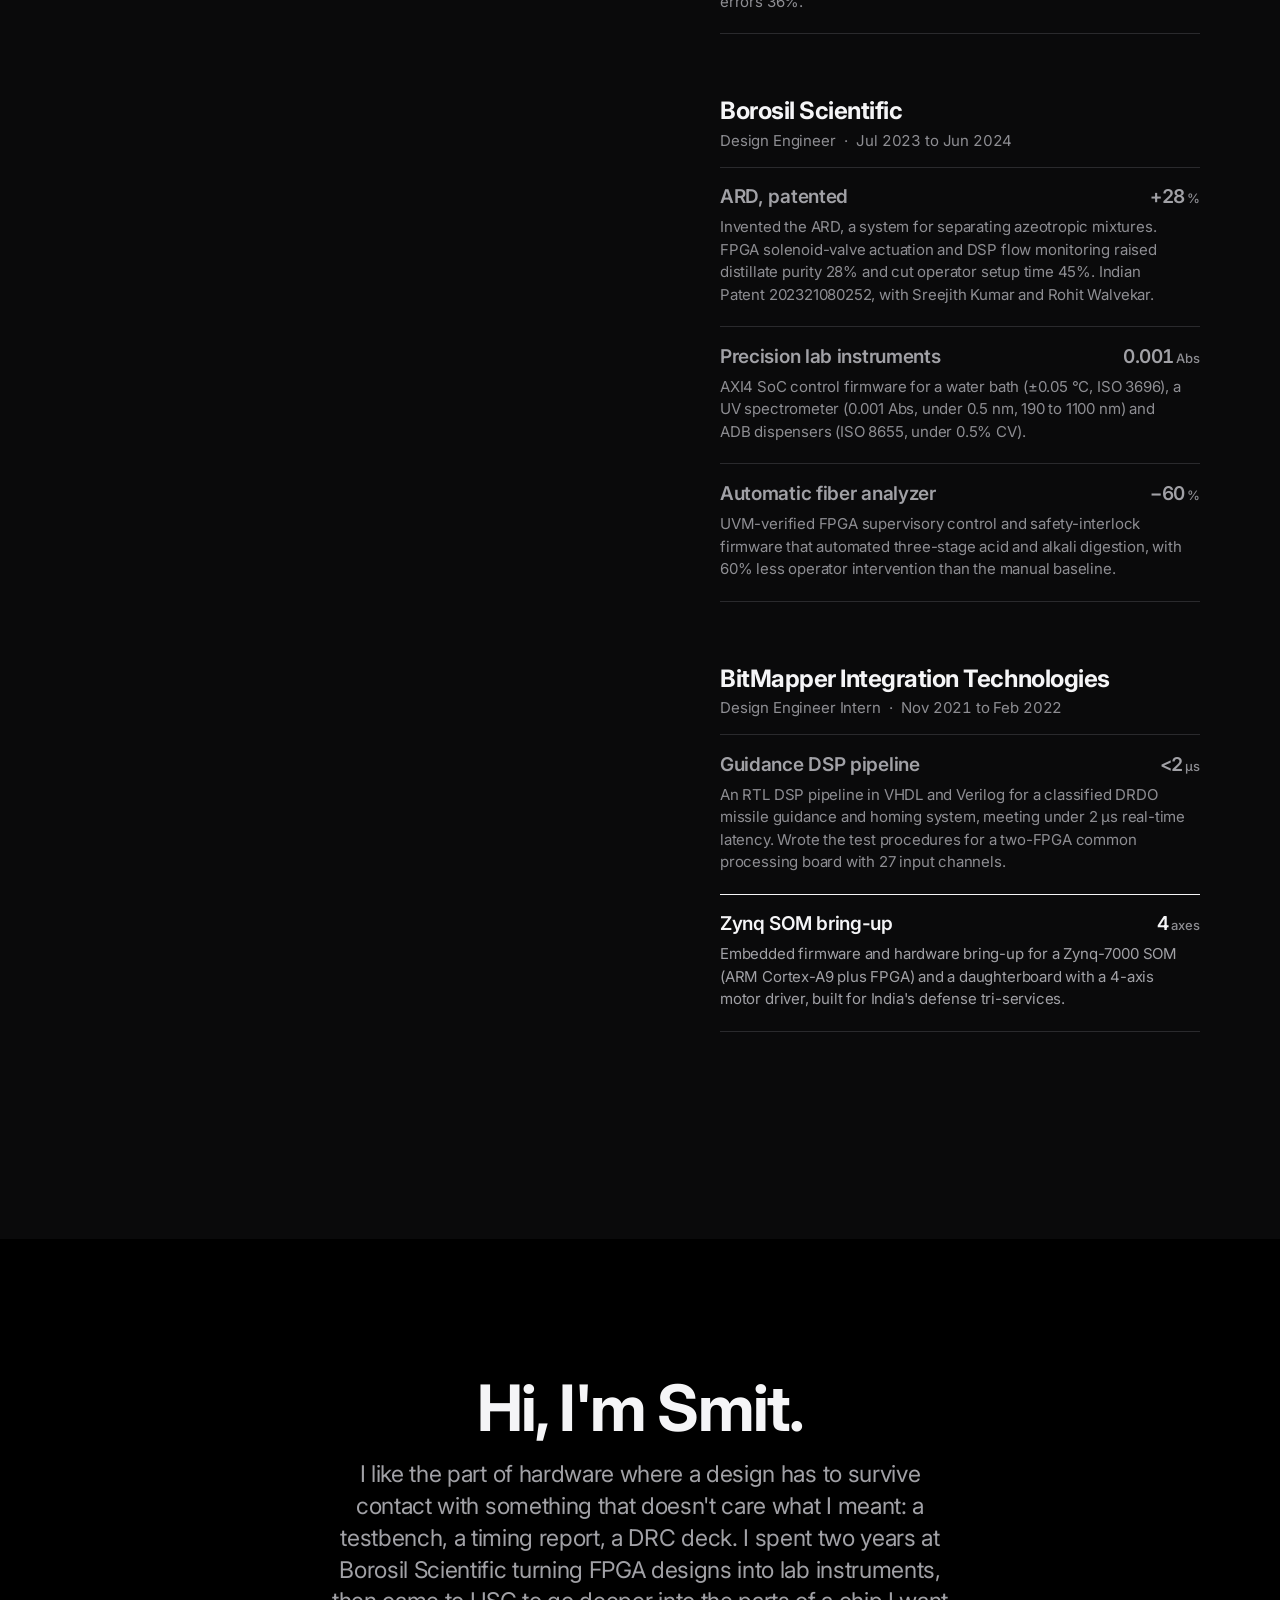
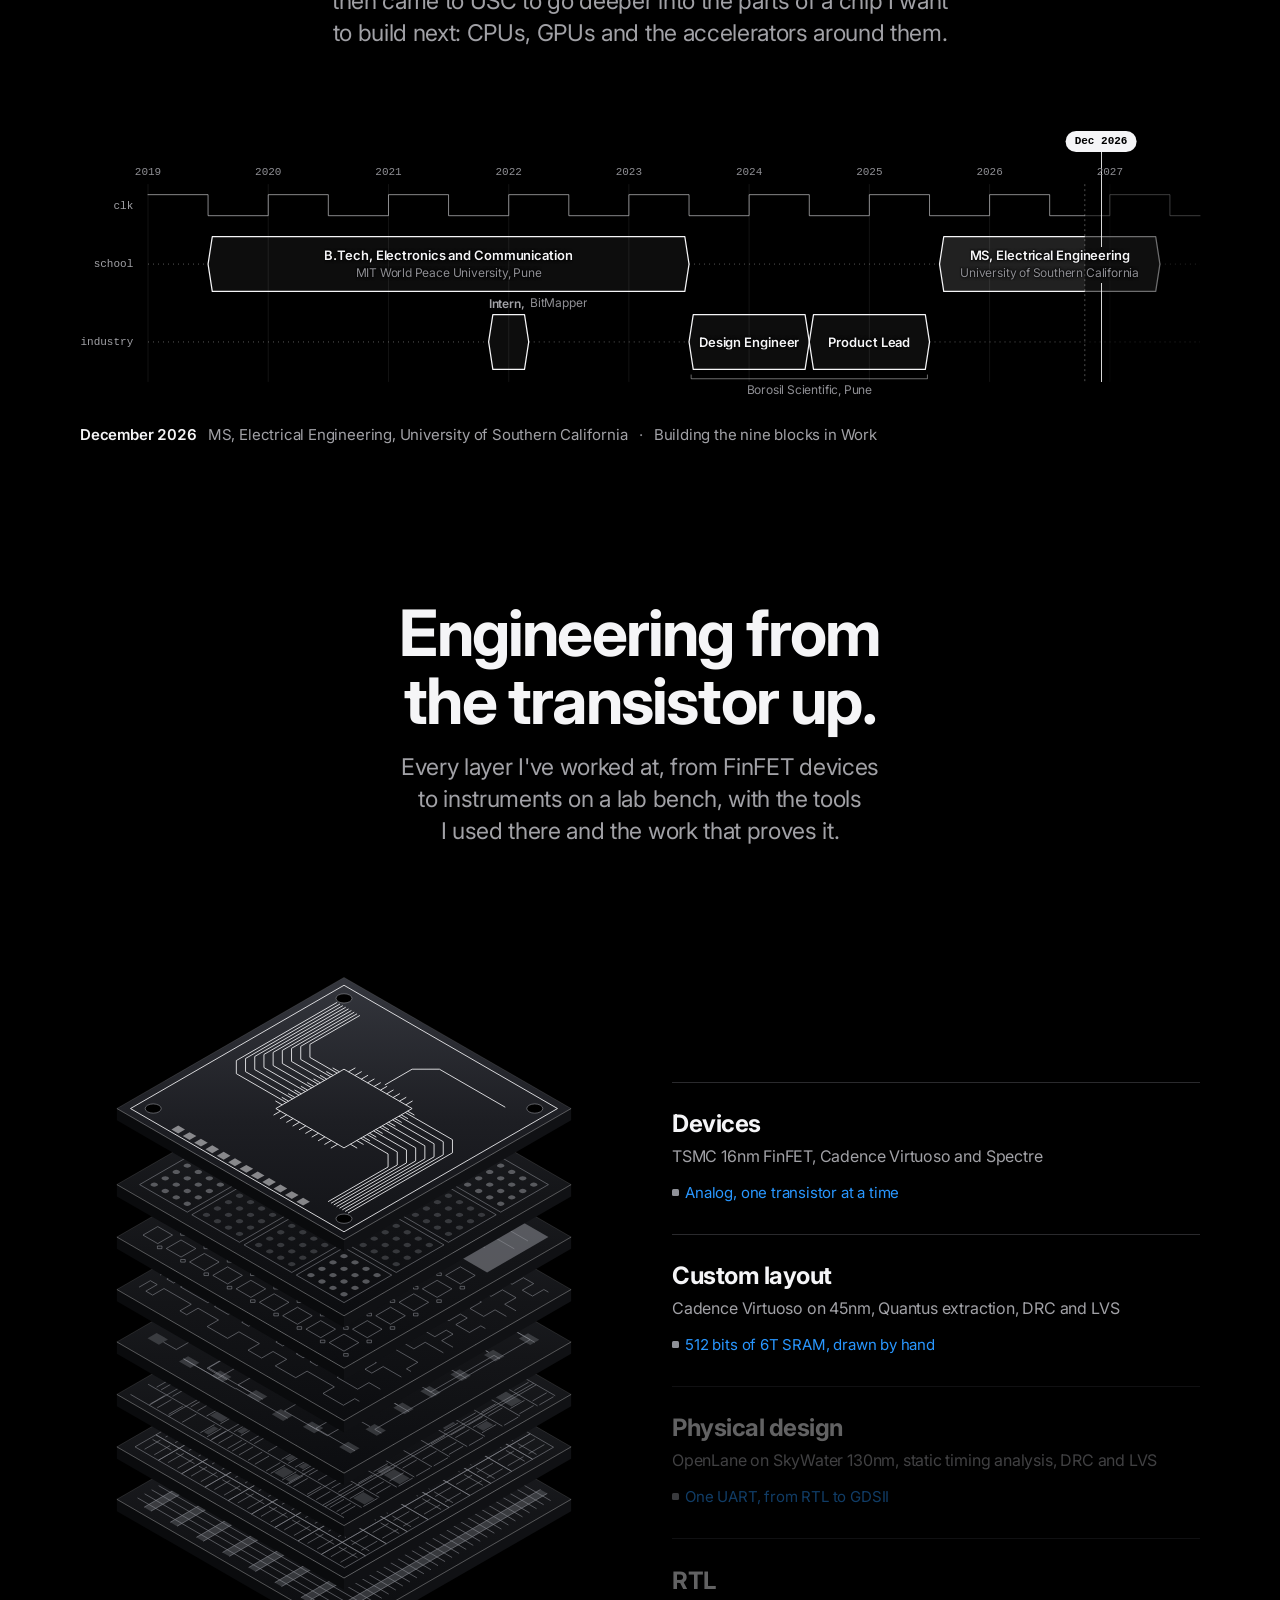
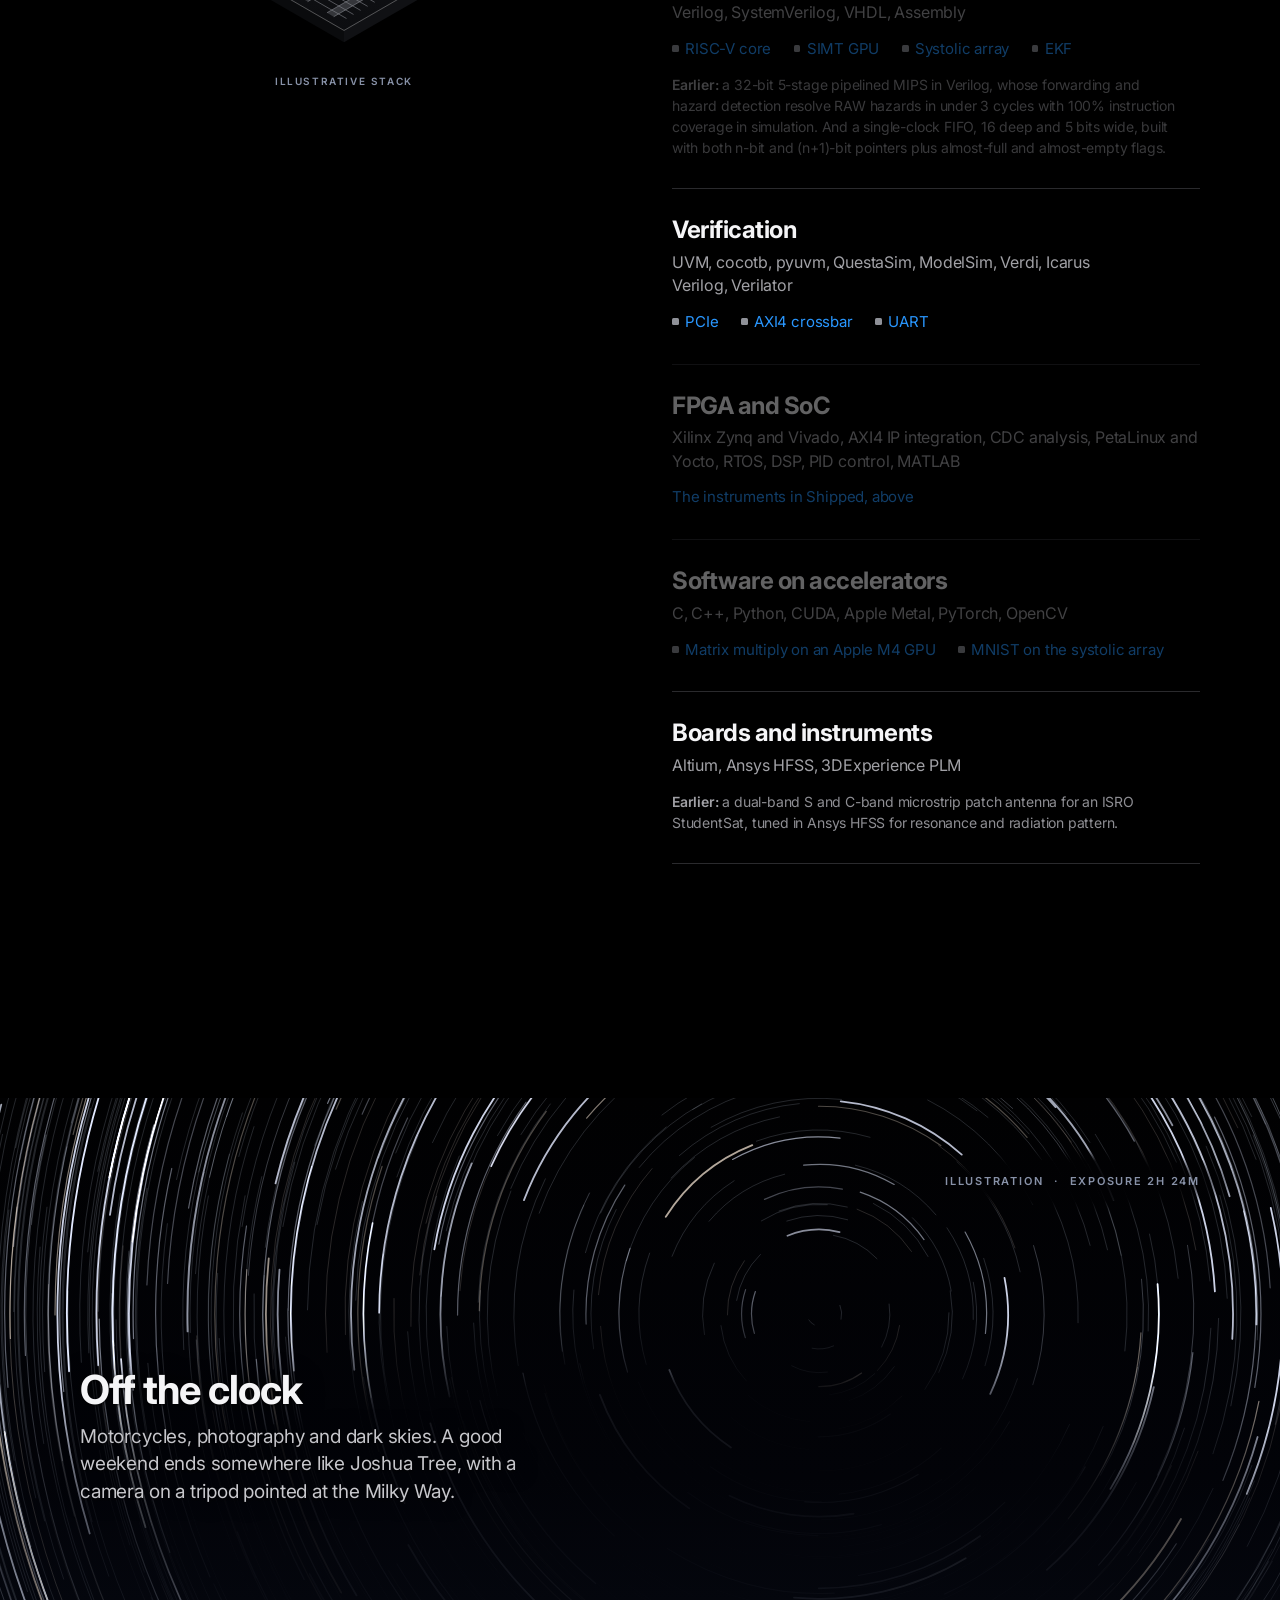
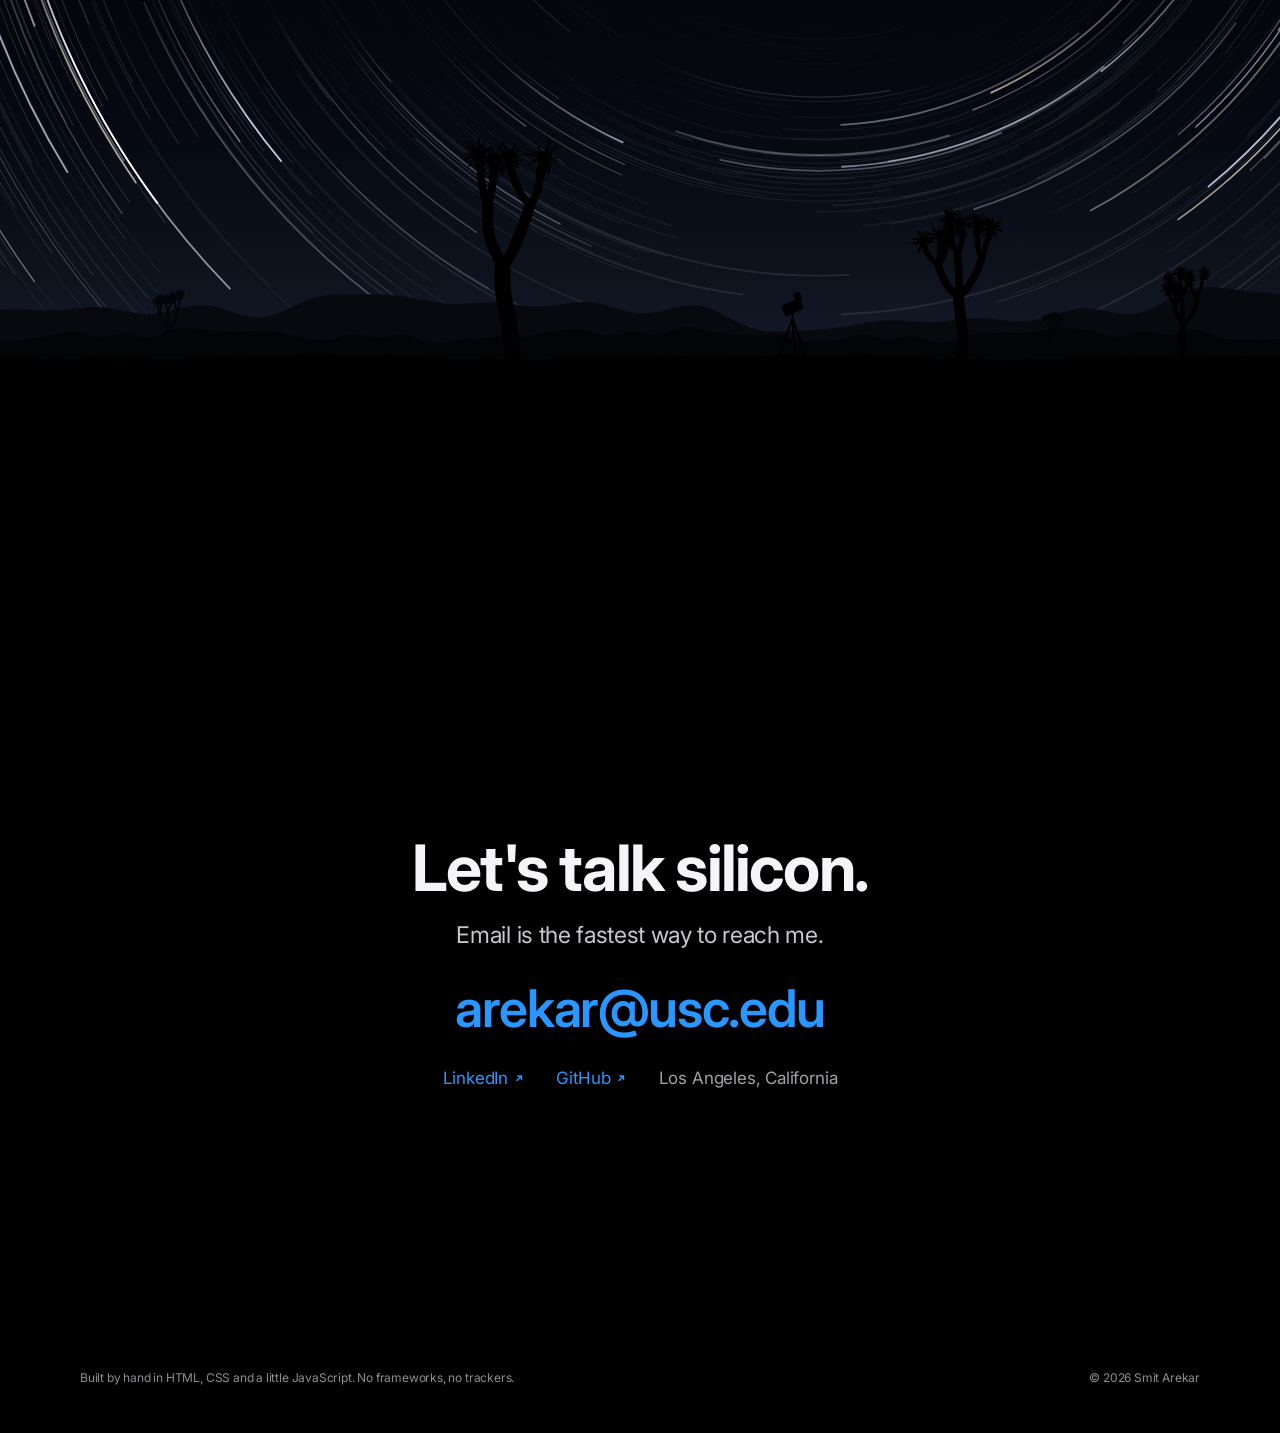
==== commit a38c0709: "Shipped: one scope, one list The nine separate charts become one pinned instrument scope beside a qu" ====
--- a/index.html
+++ b/index.html
@@ -376,137 +376,98 @@
       <p class="lead">Two years at Borosil Scientific in Pune turning FPGA designs into lab instruments, including one I invented and patented. Before that, an internship on a defense DSP pipeline.</p>
     </header>
 
-    <div class="bench">
-      <section class="role" aria-labelledby="role-pl">
-        <header class="role-head">
-          <h3 id="role-pl">Borosil Scientific</h3>
-          <p>Product Lead <span class="sep" aria-hidden="true">·</span> Jul 2024 to Jun 2025</p>
-        </header>
-
-        <article class="inst inst--lead" aria-labelledby="ship-rotovap">
-          <div class="inst-copy">
-            <h4 class="inst-name" id="ship-rotovap">Rotary evaporator</h4>
-            <p class="readout readout--lead"><span class="readout-value">±0.1<small>°C</small></span><span class="readout-label">Bath stability, 27 to 200 °C</span></p>
-            <p class="inst-desc">Led an 18-month R&amp;D program and architected an FPGA DSP-PID closed loop on a Zynq SoC. Bath stability of ±0.1 °C from 27 to 200 °C, and 35% better process repeatability.</p>
-          </div>
-          <figure class="plot plot--scope" role="img" aria-label="Illustrative plot: bath temperature steps from 27 °C to 80, 140 and 200 °C over 90 minutes. A zoomed view of the last 24 minutes shows it holding inside a ±0.1 °C band at 200 °C.">
-            <!--gen:plot-rotovap--><div class="plot-body" style="--ar:1000/440;--ar-m:1000/640" data-scrub data-x="0 90" data-box="0.8 99.2 5 88.18" data-y="0 230" data-series="27.02 27.02 26.97 26.99 26.99 27.03 27.00 27.00 27.16 31.16 35.16 39.16 43.16 47.16 51.16 55.16 59.16 63.16 67.16 71.10 74.06 76.03 77.35 78.22 78.81 79.21 79.48 79.66 79.76 79.82 79.89 79.93 79.97 79.97 79.98 79.97 80.00 79.99 80.00 79.99 80.01 80.00 80.01 79.98 79.99 80.00 80.02 80.02 79.99 79.98 79.98 80.02 80.02 80.02 79.97 79.99 80.16 84.16 88.16 92.16 96.16 100.16 104.16 108.16 112.16 116.16 120.16 124.16 128.16 131.96 134.62 136.41 137.60 138.40 138.93 139.28 139.51 139.68 139.80 139.87 139.90 139.91 139.95 139.97 140.00 139.99 139.99 139.98 140.00 139.99 140.00 139.99 140.01 140.00 140.01 139.99 139.99 140.00 140.02 140.02 139.99 139.98 139.98 140.02 140.16 144.16 148.16 152.16 156.16 160.16 164.16 168.16 172.16 176.16 180.16 184.16 188.16 191.96 194.62 196.41 197.60 198.40 198.92 199.28 199.52 199.70 199.79 199.84 199.88 199.94 199.98 199.99 199.98 199.96 199.98 200.00 200.02 200.00 200.00 199.98 200.01 200.00 200.01 199.99 200.01 200.00 200.01 199.99 199.99 200.00 200.02 200.02 199.99 199.98 199.98 200.02 200.02 200.02 199.97 199.99 199.99 200.03 200.00 200.00 199.97 200.02 200.00 200.03 199.97 199.99 199.98 200.04 200.01 200.00 199.96 199.99 200.01 200.04 200.00 199.98 199.97" data-unit-x="min" data-unit-y="°C" data-wide><svg class="plot-grid" viewBox="0 0 1000 440" preserveAspectRatio="none" aria-hidden="true"><path class="ax" d="M8 388 H992"/><path class="g" d="M8 308.4 H992"/><path class="g" d="M8 228.9 H992"/><path class="g" d="M8 149.3 H992"/><path class="g" d="M8 69.7 H992"/><path class="g" d="M8 22 V388"/><path class="g" d="M172 22 V388"/><path class="g" d="M336 22 V388"/><path class="g" d="M500 22 V388"/><path class="g" d="M664 22 V388"/><path class="g" d="M828 22 V388"/><path class="g" d="M992 22 V388"/><path class="zoom-src" d="M751.5 61 H992 V78.5 H751.5 Z"/><path class="zoom-lead" d="M751.5 78.5 L640 238 M992 78.5 L972 238"/><rect class="zoom-bg" x="640" y="238" width="332" height="130"/><rect class="band" x="640" y="259.7" width="332" height="86.7"/><path class="band-edge" d="M640 259.7 H972"/><path class="band-edge" d="M640 346.3 H972"/><path class="g" d="M640 303 H972"/></svg><svg class="plot-data" viewBox="0 0 1000 440" preserveAspectRatio="none" aria-hidden="true"><path class="tr-set" d="M8 345 L51.7 345 L51.7 345 L51.7 260.7 L314.1 260.7 L314.1 260.7 L314.1 165.2 L576.5 165.2 L576.5 165.2 L576.5 69.7 L992 69.7"/><path class="tr" d="M8 345 L9.1 345 L10.2 345 L11.3 345 L12.4 345 L13.5 345 L14.6 345 L15.7 345 L16.7 345 L17.8 345.1 L18.9 345.1 L20 345.1 L21.1 345.1 L22.2 345.1 L23.3 345.1 L24.4 345 L25.5 345 L26.6 345 L27.7 345 L28.8 345 L29.9 345 L31 345.1 L32.1 345 L33.1 345 L34.2 345 L35.3 345 L36.4 345 L37.5 345 L38.6 345 L39.7 345 L40.8 345 L41.9 345.1 L43 345 L44.1 345 L45.2 345 L46.3 345 L47.4 345 L48.5 345.1 L49.5 345.1 L50.6 345.1 L51.7 344.8 L52.8 343.5 L53.9 342.2 L55 341 L56.1 339.7 L57.2 338.4 L58.3 337.1 L59.4 335.9 L60.5 334.6 L61.6 333.3 L62.7 332 L63.8 330.8 L64.9 329.5 L65.9 328.2 L67 327 L68.1 325.7 L69.2 324.4 L70.3 323.1 L71.4 321.9 L72.5 320.6 L73.6 319.3 L74.7 318 L75.8 316.8 L76.9 315.5 L78 314.2 L79.1 313 L80.2 311.7 L81.3 310.4 L82.3 309.1 L83.4 307.9 L84.5 306.6 L85.6 305.3 L86.7 304 L87.8 302.8 L88.9 301.5 L90 300.2 L91.1 299 L92.2 297.7 L93.3 296.4 L94.4 295.1 L95.5 293.9 L96.6 292.6 L97.7 291.3 L98.7 290 L99.8 288.8 L100.9 287.5 L102 286.2 L103.1 284.9 L104.2 283.7 L105.3 282.4 L106.4 281.1 L107.5 279.9 L108.6 278.6 L109.7 277.3 L110.8 276 L111.9 274.9 L113 273.8 L114.1 272.7 L115.1 271.8 L116.2 270.9 L117.3 270.2 L118.4 269.4 L119.5 268.7 L120.6 268.1 L121.7 267.5 L122.8 267 L123.9 266.5 L125 266.1 L126.1 265.7 L127.2 265.3 L128.3 264.9 L129.4 264.6 L130.5 264.3 L131.5 264 L132.6 263.8 L133.7 263.5 L134.8 263.3 L135.9 263.1 L137 262.9 L138.1 262.7 L139.2 262.6 L140.3 262.4 L141.4 262.3 L142.5 262.2 L143.6 262.1 L144.7 262 L145.8 261.9 L146.9 261.8 L147.9 261.7 L149 261.6 L150.1 261.5 L151.2 261.5 L152.3 261.4 L153.4 261.4 L154.5 261.3 L155.6 261.2 L156.7 261.2 L157.8 261.2 L158.9 261.2 L160 261.1 L161.1 261.1 L162.2 261 L163.3 261 L164.3 261 L165.4 261 L166.5 261 L167.6 260.9 L168.7 260.9 L169.8 260.9 L170.9 260.9 L172 260.9 L173.1 260.8 L174.2 260.8 L175.3 260.8 L176.4 260.8 L177.5 260.8 L178.6 260.8 L179.7 260.8 L180.7 260.8 L181.8 260.7 L182.9 260.7 L184 260.7 L185.1 260.7 L186.2 260.8 L187.3 260.8 L188.4 260.7 L189.5 260.8 L190.6 260.8 L191.7 260.8 L192.8 260.7 L193.9 260.7 L195 260.7 L196.1 260.7 L197.1 260.7 L198.2 260.8 L199.3 260.7 L200.4 260.7 L201.5 260.7 L202.6 260.7 L203.7 260.7 L204.8 260.7 L205.9 260.7 L207 260.6 L208.1 260.7 L209.2 260.7 L210.3 260.7 L211.4 260.7 L212.5 260.7 L213.5 260.7 L214.6 260.7 L215.7 260.7 L216.8 260.7 L217.9 260.7 L219 260.7 L220.1 260.7 L221.2 260.7 L222.3 260.8 L223.4 260.8 L224.5 260.7 L225.6 260.7 L226.7 260.7 L227.8 260.7 L228.9 260.7 L229.9 260.7 L231 260.7 L232.1 260.7 L233.2 260.7 L234.3 260.7 L235.4 260.6 L236.5 260.7 L237.6 260.7 L238.7 260.7 L239.8 260.7 L240.9 260.7 L242 260.7 L243.1 260.7 L244.2 260.7 L245.3 260.7 L246.3 260.7 L247.4 260.7 L248.5 260.7 L249.6 260.7 L250.7 260.7 L251.8 260.7 L252.9 260.7 L254 260.7 L255.1 260.7 L256.2 260.7 L257.3 260.7 L258.4 260.7 L259.5 260.7 L260.6 260.7 L261.7 260.7 L262.7 260.7 L263.8 260.7 L264.9 260.7 L266 260.6 L267.1 260.7 L268.2 260.7 L269.3 260.7 L270.4 260.7 L271.5 260.7 L272.6 260.7 L273.7 260.7 L274.8 260.7 L275.9 260.7 L277 260.7 L278.1 260.7 L279.1 260.7 L280.2 260.7 L281.3 260.7 L282.4 260.7 L283.5 260.7 L284.6 260.7 L285.7 260.7 L286.8 260.7 L287.9 260.7 L289 260.7 L290.1 260.6 L291.2 260.6 L292.3 260.7 L293.4 260.7 L294.5 260.7 L295.5 260.7 L296.6 260.7 L297.7 260.7 L298.8 260.7 L299.9 260.7 L301 260.7 L302.1 260.7 L303.2 260.7 L304.3 260.7 L305.4 260.7 L306.5 260.8 L307.6 260.7 L308.7 260.7 L309.8 260.7 L310.9 260.7 L311.9 260.7 L313 260.7 L314.1 260.4 L315.2 259.2 L316.3 257.9 L317.4 256.6 L318.5 255.3 L319.6 254.1 L320.7 252.8 L321.8 251.5 L322.9 250.3 L324 249 L325.1 247.7 L326.2 246.4 L327.3 245.2 L328.3 243.9 L329.4 242.6 L330.5 241.3 L331.6 240.1 L332.7 238.8 L333.8 237.5 L334.9 236.3 L336 235 L337.1 233.7 L338.2 232.4 L339.3 231.2 L340.4 229.9 L341.5 228.6 L342.6 227.3 L343.7 226.1 L344.7 224.8 L345.8 223.5 L346.9 222.2 L348 221 L349.1 219.7 L350.2 218.4 L351.3 217.2 L352.4 215.9 L353.5 214.6 L354.6 213.3 L355.7 212.1 L356.8 210.8 L357.9 209.5 L359 208.2 L360.1 207 L361.1 205.7 L362.2 204.4 L363.3 203.2 L364.4 201.9 L365.5 200.6 L366.6 199.3 L367.7 198.1 L368.8 196.8 L369.9 195.5 L371 194.2 L372.1 193 L373.2 191.7 L374.3 190.4 L375.4 189.1 L376.5 187.9 L377.5 186.6 L378.6 185.3 L379.7 184.1 L380.8 182.8 L381.9 181.5 L383 180.3 L384.1 179.1 L385.2 178 L386.3 177 L387.4 176.1 L388.5 175.3 L389.6 174.5 L390.7 173.8 L391.8 173.1 L392.9 172.5 L393.9 171.9 L395 171.4 L396.1 170.9 L397.2 170.5 L398.3 170.1 L399.4 169.7 L400.5 169.4 L401.6 169 L402.7 168.7 L403.8 168.5 L404.9 168.2 L406 168 L407.1 167.8 L408.2 167.6 L409.3 167.4 L410.3 167.2 L411.4 167.1 L412.5 166.9 L413.6 166.8 L414.7 166.7 L415.8 166.6 L416.9 166.5 L418 166.4 L419.1 166.3 L420.2 166.2 L421.3 166.1 L422.4 166.1 L423.5 166 L424.6 165.9 L425.7 165.9 L426.7 165.8 L427.8 165.8 L428.9 165.7 L430 165.7 L431.1 165.7 L432.2 165.6 L433.3 165.6 L434.4 165.5 L435.5 165.5 L436.6 165.5 L437.7 165.5 L438.8 165.4 L439.9 165.4 L441 165.4 L442.1 165.4 L443.1 165.4 L444.2 165.4 L445.3 165.4 L446.4 165.4 L447.5 165.3 L448.6 165.3 L449.7 165.4 L450.8 165.4 L451.9 165.3 L453 165.3 L454.1 165.3 L455.2 165.3 L456.3 165.3 L457.4 165.3 L458.5 165.2 L459.5 165.2 L460.6 165.3 L461.7 165.3 L462.8 165.2 L463.9 165.2 L465 165.2 L466.1 165.2 L467.2 165.2 L468.3 165.2 L469.4 165.2 L470.5 165.3 L471.6 165.2 L472.7 165.2 L473.8 165.3 L474.9 165.3 L475.9 165.3 L477 165.2 L478.1 165.2 L479.2 165.2 L480.3 165.2 L481.4 165.2 L482.5 165.3 L483.6 165.3 L484.7 165.2 L485.8 165.2 L486.9 165.2 L488 165.2 L489.1 165.2 L490.2 165.2 L491.3 165.2 L492.3 165.2 L493.4 165.2 L494.5 165.2 L495.6 165.2 L496.7 165.2 L497.8 165.2 L498.9 165.2 L500 165.2 L501.1 165.2 L502.2 165.2 L503.3 165.3 L504.4 165.3 L505.5 165.2 L506.6 165.3 L507.7 165.3 L508.7 165.2 L509.8 165.2 L510.9 165.2 L512 165.2 L513.1 165.2 L514.2 165.2 L515.3 165.2 L516.4 165.2 L517.5 165.2 L518.6 165.2 L519.7 165.2 L520.8 165.2 L521.9 165.2 L523 165.2 L524.1 165.2 L525.1 165.2 L526.2 165.2 L527.3 165.2 L528.4 165.2 L529.5 165.2 L530.6 165.2 L531.7 165.2 L532.8 165.2 L533.9 165.3 L535 165.3 L536.1 165.3 L537.2 165.2 L538.3 165.2 L539.4 165.2 L540.5 165.2 L541.5 165.2 L542.6 165.2 L543.7 165.2 L544.8 165.2 L545.9 165.2 L547 165.2 L548.1 165.2 L549.2 165.2 L550.3 165.2 L551.4 165.2 L552.5 165.2 L553.6 165.2 L554.7 165.2 L555.8 165.2 L556.9 165.2 L557.9 165.3 L559 165.3 L560.1 165.2 L561.2 165.2 L562.3 165.2 L563.4 165.2 L564.5 165.2 L565.6 165.2 L566.7 165.3 L567.8 165.2 L568.9 165.2 L570 165.2 L571.1 165.2 L572.2 165.2 L573.3 165.2 L574.3 165.2 L575.4 165.2 L576.5 165 L577.6 163.7 L578.7 162.4 L579.8 161.1 L580.9 159.9 L582 158.6 L583.1 157.3 L584.2 156.1 L585.3 154.8 L586.4 153.5 L587.5 152.2 L588.6 151 L589.7 149.7 L590.7 148.4 L591.8 147.1 L592.9 145.9 L594 144.6 L595.1 143.3 L596.2 142 L597.3 140.8 L598.4 139.5 L599.5 138.2 L600.6 137 L601.7 135.7 L602.8 134.4 L603.9 133.1 L605 131.9 L606.1 130.6 L607.1 129.3 L608.2 128 L609.3 126.8 L610.4 125.5 L611.5 124.2 L612.6 123 L613.7 121.7 L614.8 120.4 L615.9 119.1 L617 117.9 L618.1 116.6 L619.2 115.3 L620.3 114 L621.4 112.8 L622.5 111.5 L623.5 110.2 L624.6 108.9 L625.7 107.7 L626.8 106.4 L627.9 105.1 L629 103.9 L630.1 102.6 L631.2 101.3 L632.3 100 L633.4 98.8 L634.5 97.5 L635.6 96.2 L636.7 94.9 L637.8 93.7 L638.9 92.4 L639.9 91.1 L641 89.9 L642.1 88.6 L643.2 87.3 L644.3 86 L645.4 84.8 L646.5 83.6 L647.6 82.5 L648.7 81.5 L649.8 80.6 L650.9 79.8 L652 79 L653.1 78.3 L654.2 77.6 L655.3 77 L656.3 76.5 L657.4 75.9 L658.5 75.4 L659.6 75 L660.7 74.6 L661.8 74.2 L662.9 73.9 L664 73.6 L665.1 73.3 L666.2 73 L667.3 72.7 L668.4 72.5 L669.5 72.3 L670.6 72.1 L671.7 71.9 L672.7 71.7 L673.8 71.6 L674.9 71.5 L676 71.3 L677.1 71.2 L678.2 71.1 L679.3 71 L680.4 70.9 L681.5 70.8 L682.6 70.7 L683.7 70.6 L684.8 70.6 L685.9 70.5 L687 70.4 L688.1 70.4 L689.1 70.3 L690.2 70.3 L691.3 70.2 L692.4 70.2 L693.5 70.2 L694.6 70.1 L695.7 70.1 L696.8 70.1 L697.9 70.1 L699 70 L700.1 70 L701.2 70 L702.3 70 L703.4 70 L704.5 70 L705.5 69.9 L706.6 69.9 L707.7 69.9 L708.8 69.9 L709.9 69.9 L711 69.8 L712.1 69.8 L713.2 69.8 L714.3 69.8 L715.4 69.8 L716.5 69.8 L717.6 69.8 L718.7 69.8 L719.8 69.8 L720.9 69.8 L721.9 69.8 L723 69.8 L724.1 69.7 L725.2 69.8 L726.3 69.8 L727.4 69.8 L728.5 69.8 L729.6 69.8 L730.7 69.8 L731.8 69.8 L732.9 69.8 L734 69.8 L735.1 69.8 L736.2 69.8 L737.3 69.8 L738.3 69.8 L739.4 69.8 L740.5 69.8 L741.6 69.7 L742.7 69.7 L743.8 69.7 L744.9 69.7 L746 69.7 L747.1 69.7 L748.2 69.7 L749.3 69.7 L750.4 69.7 L751.5 69.7 L752.6 69.7 L753.7 69.7 L754.7 69.8 L755.8 69.8 L756.9 69.7 L758 69.8 L759.1 69.8 L760.2 69.8 L761.3 69.8 L762.4 69.7 L763.5 69.8 L764.6 69.8 L765.7 69.8 L766.8 69.8 L767.9 69.8 L769 69.7 L770.1 69.7 L771.1 69.7 L772.2 69.7 L773.3 69.7 L774.4 69.7 L775.5 69.7 L776.6 69.7 L777.7 69.7 L778.8 69.7 L779.9 69.7 L781 69.7 L782.1 69.7 L783.2 69.7 L784.3 69.7 L785.4 69.8 L786.5 69.8 L787.5 69.8 L788.6 69.8 L789.7 69.8 L790.8 69.8 L791.9 69.8 L793 69.8 L794.1 69.7 L795.2 69.7 L796.3 69.7 L797.4 69.7 L798.5 69.7 L799.6 69.8 L800.7 69.7 L801.8 69.7 L802.9 69.7 L803.9 69.7 L805 69.7 L806.1 69.7 L807.2 69.7 L808.3 69.7 L809.4 69.7 L810.5 69.8 L811.6 69.8 L812.7 69.7 L813.8 69.7 L814.9 69.7 L816 69.7 L817.1 69.8 L818.2 69.8 L819.3 69.8 L820.3 69.8 L821.4 69.8 L822.5 69.7 L823.6 69.8 L824.7 69.8 L825.8 69.7 L826.9 69.7 L828 69.7 L829.1 69.7 L830.2 69.7 L831.3 69.7 L832.4 69.7 L833.5 69.7 L834.6 69.7 L835.7 69.7 L836.7 69.7 L837.8 69.7 L838.9 69.7 L840 69.7 L841.1 69.7 L842.2 69.8 L843.3 69.8 L844.4 69.8 L845.5 69.7 L846.6 69.7 L847.7 69.8 L848.8 69.7 L849.9 69.8 L851 69.8 L852.1 69.8 L853.1 69.8 L854.2 69.7 L855.3 69.7 L856.4 69.7 L857.5 69.7 L858.6 69.7 L859.7 69.7 L860.8 69.7 L861.9 69.7 L863 69.7 L864.1 69.7 L865.2 69.7 L866.3 69.7 L867.4 69.7 L868.5 69.7 L869.5 69.7 L870.6 69.8 L871.7 69.8 L872.8 69.8 L873.9 69.8 L875 69.8 L876.1 69.8 L877.2 69.8 L878.3 69.7 L879.4 69.7 L880.5 69.7 L881.6 69.7 L882.7 69.8 L883.8 69.8 L884.9 69.7 L885.9 69.7 L887 69.7 L888.1 69.7 L889.2 69.7 L890.3 69.7 L891.4 69.7 L892.5 69.7 L893.6 69.7 L894.7 69.8 L895.8 69.8 L896.9 69.7 L898 69.7 L899.1 69.7 L900.2 69.7 L901.3 69.8 L902.3 69.8 L903.4 69.8 L904.5 69.8 L905.6 69.8 L906.7 69.8 L907.8 69.8 L908.9 69.8 L910 69.7 L911.1 69.7 L912.2 69.7 L913.3 69.7 L914.4 69.7 L915.5 69.7 L916.6 69.7 L917.7 69.7 L918.7 69.7 L919.8 69.7 L920.9 69.7 L922 69.7 L923.1 69.7 L924.2 69.7 L925.3 69.7 L926.4 69.8 L927.5 69.8 L928.6 69.8 L929.7 69.7 L930.8 69.8 L931.9 69.8 L933 69.7 L934.1 69.8 L935.1 69.8 L936.2 69.8 L937.3 69.8 L938.4 69.7 L939.5 69.7 L940.6 69.7 L941.7 69.7 L942.8 69.7 L943.9 69.7 L945 69.7 L946.1 69.7 L947.2 69.7 L948.3 69.7 L949.4 69.7 L950.5 69.7 L951.5 69.7 L952.6 69.7 L953.7 69.7 L954.8 69.8 L955.9 69.8 L957 69.7 L958.1 69.8 L959.2 69.8 L960.3 69.8 L961.4 69.8 L962.5 69.7 L963.6 69.7 L964.7 69.8 L965.8 69.7 L966.9 69.8 L967.9 69.8 L969 69.7 L970.1 69.7 L971.2 69.7 L972.3 69.7 L973.4 69.7 L974.5 69.7 L975.6 69.7 L976.7 69.7 L977.8 69.7 L978.9 69.8 L980 69.7 L981.1 69.7 L982.2 69.7 L983.3 69.7 L984.3 69.7 L985.4 69.8 L986.5 69.8 L987.6 69.8 L988.7 69.8 L989.8 69.8 L990.9 69.8 L992 69.8"/><path class="tr" d="M640 294.1 L640.9 298.1 L641.8 298.8 L642.7 299.2 L643.6 303.3 L644.5 308.8 L645.4 309.7 L646.3 305.5 L647.2 302.9 L648.1 307.2 L649.1 315.5 L650 320.6 L650.9 319.8 L651.8 315.6 L652.7 311.1 L653.6 307.1 L654.5 304.5 L655.4 304.8 L656.3 307.2 L657.2 308.3 L658.1 306.6 L659 305.8 L659.9 309.4 L660.8 314.8 L661.7 315.7 L662.6 310.8 L663.5 305.3 L664.4 303.6 L665.4 303.1 L666.3 299.6 L667.2 294.5 L668.1 293.6 L669 297.8 L669.9 300.7 L670.8 296.9 L671.7 289.2 L672.6 285.1 L673.5 287.5 L674.4 293.4 L675.3 298.7 L676.2 302.5 L677.1 304.5 L678 303.9 L678.9 301.2 L679.8 299.7 L680.7 301 L681.7 302.1 L682.6 299.3 L683.5 294.8 L684.4 294.6 L685.3 300.3 L686.2 306.6 L687.1 308.8 L688 308.7 L688.9 311.1 L689.8 315.3 L690.7 315.8 L691.6 311.3 L692.5 307.7 L693.4 310.6 L694.3 317.4 L695.2 320.3 L696.1 316.3 L697 309.1 L697.9 303.2 L698.9 299.9 L699.8 298.8 L700.7 300 L701.6 303 L702.5 304.8 L703.4 303.7 L704.3 302.3 L705.2 304.2 L706.1 307.9 L707 307.6 L707.9 301.4 L708.8 294.6 L709.7 292.5 L710.6 293.5 L711.5 292.6 L712.4 289.6 L713.3 289.7 L714.2 294.5 L715.2 298.8 L716.1 296.8 L717 291 L717.9 289 L718.8 294.1 L719.7 302.4 L720.6 308.3 L721.5 310.6 L722.4 310.5 L723.3 308.5 L724.2 305.1 L725.1 303 L726 304 L726.9 305.7 L727.8 304.6 L728.7 301.6 L729.6 302.2 L730.5 308.3 L731.5 315 L732.4 316.7 L733.3 314.5 L734.2 313.7 L735.1 315.4 L736 314.7 L736.9 309.6 L737.8 304.8 L738.7 305.9 L739.6 311 L740.5 312.4 L741.4 306.5 L742.3 297.8 L743.2 292.3 L744.1 291.4 L745 293 L745.9 296 L746.8 299.6 L747.7 301.8 L748.7 300.9 L749.6 298.9 L750.5 299.4 L751.4 301.8 L752.3 301.3 L753.2 295.5 L754.1 289.3 L755 288.4 L755.9 291.9 L756.8 294.4 L757.7 294 L758.6 295 L759.5 300.2 L760.4 305.3 L761.3 304.7 L762.2 300 L763.1 298.9 L764 304.9 L765 313.5 L765.9 318.1 L766.8 317.4 L767.7 314.1 L768.6 310.2 L769.5 306.5 L770.4 304.3 L771.3 305.2 L772.2 307.4 L773.1 307.5 L774 305.5 L774.9 305.8 L775.8 310.8 L776.7 316.3 L777.6 316.4 L778.5 311.5 L779.4 307.5 L780.3 307 L781.3 305.9 L782.2 301.1 L783.1 296.2 L784 296.6 L784.9 301.1 L785.8 302.4 L786.7 296.8 L787.6 288.8 L788.5 285.3 L789.4 287.7 L790.3 292.7 L791.2 297.4 L792.1 301.1 L793 303 L793.9 301.9 L794.8 299.3 L795.7 298.8 L796.6 300.6 L797.5 300.7 L798.5 296.5 L799.4 291.9 L800.3 292.6 L801.2 298.6 L802.1 303.7 L803 304.8 L803.9 305.5 L804.8 309.5 L805.7 313.9 L806.6 313.3 L807.5 308.6 L808.4 306.7 L809.3 311.6 L810.2 318.8 L811.1 321.1 L812 316.9 L812.9 310.4 L813.8 305.2 L814.8 301.9 L815.7 300.7 L816.6 302.1 L817.5 305 L818.4 305.9 L819.3 304.3 L820.2 303.7 L821.1 307 L822 310.8 L822.9 309.3 L823.8 302.7 L824.7 296.9 L825.6 295.6 L826.5 295.8 L827.4 293.1 L828.3 289.6 L829.2 290.5 L830.1 295.7 L831.1 298.3 L832 294.3 L832.9 288.1 L833.8 287 L834.7 292.6 L835.6 300.2 L836.5 305.5 L837.4 308 L838.3 308.3 L839.2 306.3 L840.1 303.1 L841 301.9 L841.9 303.4 L842.8 304.4 L843.7 302 L844.6 299 L845.5 300.8 L846.4 307.7 L847.3 313.7 L848.3 314.6 L849.2 313.2 L850.1 314.3 L851 316.7 L851.9 315.3 L852.8 309.8 L853.7 306.4 L854.6 309.5 L855.5 314.8 L856.4 315 L857.3 308.3 L858.2 300.1 L859.1 295.2 L860 294 L860.9 294.9 L861.8 297.6 L862.7 301 L863.6 302.5 L864.6 301.1 L865.5 299.6 L866.4 301.3 L867.3 303.8 L868.2 301.9 L869.1 295.1 L870 289.3 L870.9 289.2 L871.8 292 L872.7 292.6 L873.6 291.3 L874.5 293.2 L875.4 298.9 L876.3 302.8 L877.2 300.5 L878.1 295.8 L879 296.1 L879.9 303.3 L880.9 311.6 L881.8 315.8 L882.7 315.4 L883.6 312.9 L884.5 309.5 L885.4 305.9 L886.3 304.3 L887.2 305.7 L888.1 307.6 L889 306.6 L889.9 304.5 L890.8 306.1 L891.7 312.3 L892.6 317.5 L893.5 316.8 L894.4 312.5 L895.3 310.3 L896.2 310.5 L897.1 308.6 L898.1 302.9 L899 298.7 L899.9 300.6 L900.8 305.1 L901.7 304.7 L902.6 297.6 L903.5 289.6 L904.4 286.7 L905.3 288.8 L906.2 292.9 L907.1 297 L908 300.6 L908.9 302.1 L909.8 300.5 L910.7 298.4 L911.6 298.8 L912.5 300.7 L913.4 299.5 L914.4 294.1 L915.3 289.7 L916.2 291.4 L917.1 297 L918 300.6 L918.9 300.9 L919.8 302.6 L920.7 307.8 L921.6 311.8 L922.5 310 L923.4 305.5 L924.3 305.5 L925.2 312.1 L926.1 319.3 L927 320.9 L927.9 316.9 L928.8 311.4 L929.7 306.8 L930.7 303.5 L931.6 302.4 L932.5 304.1 L933.4 306.6 L934.3 306.6 L935.2 304.8 L936.1 305.4 L937 309.9 L937.9 313.5 L938.8 311 L939.7 304.4 L940.6 299.8 L941.5 299.3 L942.4 298.3 L943.3 294.1 L944.2 290.7 L945.1 292.6 L946 297.5 L946.9 298.2 L947.9 292.5 L948.8 286.2 L949.7 286 L950.6 291.6 L951.5 298.4 L952.4 303.1 L953.3 305.7 L954.2 306.1 L955.1 304 L956 301.2 L956.9 300.8 L957.8 302.6 L958.7 302.6 L959.6 299 L960.5 296.2 L961.4 299.3 L962.3 306.5 L963.2 311.5 L964.2 311.8 L965.1 311.6 L966 314.4 L966.9 317 L967.8 314.7 L968.7 309.3 L969.6 307.8 L970.5 312.6 L971.4 317.9"/></svg><span class="plot-sweep" aria-hidden="true"></span><div class="plot-labels" aria-hidden="true"><span class="tk at-l" style="left:1.2%;top:67.6%">50</span><span class="tk at-l" style="left:1.2%;top:49.52%">100</span><span class="tk at-l" style="left:1.2%;top:31.43%">150</span><span class="tk at-l" style="left:1.2%;top:13.35%">200&nbsp;°C</span><span class="tk at-l" style="left:0.8%;top:91.82%">0</span><span class="tk at-c" style="left:17.2%;top:91.82%">15</span><span class="tk at-c" style="left:33.6%;top:91.82%">30</span><span class="tk at-c" style="left:50%;top:91.82%">45</span><span class="tk at-c" style="left:66.4%;top:91.82%">60</span><span class="tk at-c" style="left:82.8%;top:91.82%">75</span><span class="tk at-r" style="left:100%;top:91.82%">90&nbsp;min</span><span class="an at-l" style="left:6.49%;top:56.29%">setpoint</span><span class="tk at-r" style="left:63.2%;top:59.02%">200.1</span><span class="tk at-r" style="left:63.2%;top:68.86%">200.0</span><span class="tk at-r" style="left:63.2%;top:78.71%">199.9</span><span class="an an--hi at-r" style="left:96.4%;top:56.52%">±0.1&nbsp;°C band</span><span class="tk at-l" style="left:64.8%;top:80.91%">zoom ×270</span></div><span class="plot-mark" aria-hidden="true">Illustrative</span></div><!--/gen:plot-rotovap-->
-          </figure>
-        </article>
-
-        <div class="inst-row inst-row--7-5">
-          <article class="inst" aria-labelledby="ship-logger">
-            <header class="inst-head">
-              <h4 class="inst-name" id="ship-logger">Data logger</h4>
-              <p class="readout"><span class="readout-value">±0.03<small>°C</small></span><span class="readout-label">RTD accuracy</span></p>
-            </header>
-            <figure class="plot" role="img" aria-label="Illustrative strip chart of eight RTD channels: noisy raw samples in grey with the EKF estimate in white running smoothly through them.">
-              <!--gen:plot-logger--><div class="plot-body" style="--ar:1000/400;--ar-m:1000/640;--gut:3rem"><svg class="plot-grid" viewBox="0 0 1000 400" preserveAspectRatio="none" aria-hidden="true"><path class="g" d="M0 57.5 H1000"/><path class="g" d="M0 105 H1000"/><path class="g" d="M0 152.5 H1000"/><path class="g" d="M0 200 H1000"/><path class="g" d="M0 247.5 H1000"/><path class="g" d="M0 295 H1000"/><path class="g" d="M0 342.5 H1000"/><path class="g" d="M0 390 H1000"/><path class="ax" d="M0 10 V390"/></svg><svg class="plot-data" viewBox="0 0 1000 400" preserveAspectRatio="none" aria-hidden="true"><path class="tr-raw" d="M0 39.2 L4.2 34.7 L8.3 33.1 L12.5 31 L16.7 40.7 L20.8 41.3 L25 33.6 L29.2 34.7 L33.3 30.6 L37.5 32.8 L41.7 37.1 L45.8 37.7 L50 26.2 L54.2 37.4 L58.3 39.2 L62.5 40.5 L66.7 35.4 L70.8 35.1 L75 37 L79.2 35.9 L83.3 34.7 L87.5 33.2 L91.7 31.8 L95.8 35.7 L100 44 L104.2 34.5 L108.3 43.4 L112.5 38.9 L116.7 44.6 L120.8 39.1 L125 42.6 L129.2 38.9 L133.3 26.8 L137.5 40.2 L141.7 36.7 L145.8 45.1 L150 40.7 L154.2 36.5 L158.3 39 L162.5 36.6 L166.7 37 L170.8 40.7 L175 33.7 L179.2 38.4 L183.3 27.1 L187.5 35.9 L191.7 30.7 L195.8 33 L200 29 L204.2 35.1 L208.3 28.7 L212.5 33.4 L216.7 28.3 L220.8 31.4 L225 34 L229.2 38.4 L233.3 33.1 L237.5 35.2 L241.7 31.5 L245.8 40.5 L250 37.7 L254.2 38.7 L258.3 40.4 L262.5 41.3 L266.7 42 L270.8 45.5 L275 47.4 L279.2 45 L283.3 41 L287.5 37.2 L291.7 39 L295.8 38.3 L300 38.9 L304.2 38.7 L308.3 40.2 L312.5 37.2 L316.7 32.6 L320.8 40.4 L325 41.3 L329.2 30.2 L333.3 36.5 L337.5 33.1 L341.7 33.1 L345.8 40.8 L350 26.2 L354.2 28.5 L358.3 34.6 L362.5 32 L366.7 34.2 L370.8 37.9 L375 34.5 L379.2 32.1 L383.3 28.8 L387.5 30 L391.7 32.1 L395.8 26.5 L400 34.4 L404.2 27.7 L408.3 26 L412.5 31.1 L416.7 36.7 L420.8 32.8 L425 27.9 L429.2 26.5 L433.3 22.3 L437.5 32.4 L441.7 28.4 L445.8 25.9 L450 29.3 L454.2 38.3 L458.3 25.8 L462.5 20.1 L466.7 25.5 L470.8 33.4 L475 31.6 L479.2 29.3 L483.3 20.3 L487.5 27.8 L491.7 29.8 L495.8 23.9 L500 30.3 L504.2 22.3 L508.3 32.1 L512.5 31 L516.7 25.8 L520.8 22.7 L525 25.4 L529.2 26.5 L533.3 34.7 L537.5 30.2 L541.7 29.7 L545.8 29.4 L550 25.1 L554.2 29.1 L558.3 25 L562.5 28.3 L566.7 30.5 L570.8 29.4 L575 28.9 L579.2 27.9 L583.3 33.9 L587.5 33.6 L591.7 38.8 L595.8 27.5 L600 28.5 L604.2 35.3 L608.3 36.6 L612.5 39.7 L616.7 33.9 L620.8 33.4 L625 25.1 L629.2 32.2 L633.3 35.5 L637.5 41.4 L641.7 25.2 L645.8 29.1 L650 35.4 L654.2 27.4 L658.3 33.8 L662.5 12.8 L666.7 21.6 L670.8 23.3 L675 26 L679.2 33.7 L683.3 25.6 L687.5 31.5 L691.7 23.2 L695.8 34.5 L700 30.1 L704.2 22.3 L708.3 21.3 L712.5 33.3 L716.7 35.5 L720.8 26.7 L725 27.5 L729.2 35.6 L733.3 35.1 L737.5 35.8 L741.7 38.3 L745.8 36.8 L750 29.5 L754.2 32.2 L758.3 27.1 L762.5 35.9 L766.7 36.4 L770.8 40.1 L775 36.9 L779.2 41.9 L783.3 44.1 L787.5 34.5 L791.7 31.8 L795.8 34.6 L800 33 L804.2 37.7 L808.3 41.9 L812.5 39.1 L816.7 41.3 L820.8 44.5 L825 47.1 L829.2 46.5 L833.3 40.7 L837.5 40.2 L841.7 42.7 L845.8 35.1 L850 39.9 L854.2 38.1 L858.3 35.3 L862.5 43.1 L866.7 47.4 L870.8 36.2 L875 41.6 L879.2 33.3 L883.3 36.9 L887.5 34 L891.7 34.8 L895.8 46 L900 34.8 L904.2 40.4 L908.3 40.8 L912.5 39.7 L916.7 35.1 L920.8 34.9 L925 34.7 L929.2 45.6 L933.3 41.6 L937.5 48.9 L941.7 39.9 L945.8 37.1 L950 42.5 L954.2 38.3 L958.3 38.1 L962.5 34.7 L966.7 41.5 L970.8 41 L975 40.1 L979.2 29.4 L983.3 31.3 L987.5 35.4 L991.7 33.3 L995.8 33.2 L1000 32.3"/><path class="tr" d="M0 39.2 L8.3 37.6 L16.7 37.2 L25 37.2 L33.3 35.8 L41.7 35.6 L50 34.4 L58.3 35.6 L66.7 36.2 L75 36.2 L83.3 35.9 L91.7 34.9 L100 36.4 L108.3 37.3 L116.7 38.7 L125 39.4 L133.3 37.3 L141.7 37.6 L150 39.1 L158.3 38.7 L166.7 38.2 L175 37.8 L183.3 36.2 L191.7 35.3 L200 33.9 L208.3 33.3 L216.7 32.5 L225 32.6 L233.3 33.4 L241.7 33.4 L250 35 L258.3 36.4 L266.7 37.9 L275 40.4 L283.3 41.2 L291.7 40.3 L300 39.8 L308.3 39.7 L316.7 38.2 L325 39 L333.3 37.4 L341.7 36.2 L350 35.2 L358.3 34.2 L366.7 33.9 L375 34.5 L383.3 33.3 L391.7 32.6 L400 32.1 L408.3 30.5 L416.7 31.6 L425 31.2 L433.3 29.1 L441.7 29.5 L450 28.9 L458.3 29.7 L466.7 27.7 L475 29.1 L483.3 27.7 L491.7 28.1 L500 27.9 L508.3 27.8 L516.7 27.9 L525 26.8 L533.3 28 L541.7 28.6 L550 28.1 L558.3 27.8 L566.7 28.3 L575 28.5 L583.3 29.3 L591.7 31.4 L600 30.4 L608.3 32.1 L616.7 33.4 L625 32 L633.3 32.6 L641.7 32.6 L650 32.6 L658.3 32.1 L666.7 27.8 L675 26.9 L683.3 27.6 L691.7 27.4 L700 28.8 L708.3 26.7 L716.7 29 L725 28.5 L733.3 30.5 L741.7 32.4 L750 32.6 L758.3 31.6 L766.7 33 L775 34.6 L783.3 37.1 L791.7 35.9 L800 35.2 L808.3 36.6 L816.7 37.7 L825 40.1 L833.3 41.1 L841.7 41.2 L850 40.2 L858.3 39.1 L866.7 41 L875 40.4 L883.3 38.9 L891.7 37.6 L900 38.3 L908.3 39 L916.7 38.5 L925 37.4 L933.3 39.1 L941.7 40.6 L950 40.4 L958.3 39.8 L966.7 39.4 L975 39.7 L983.3 37 L991.7 36.2 L1000 35.1"/><path class="tr-raw" d="M0 88.2 L4.2 85.5 L8.3 87.7 L12.5 89 L16.7 88.1 L20.8 87.1 L25 91.2 L29.2 88 L33.3 87.9 L37.5 92 L41.7 92.2 L45.8 93.2 L50 93.6 L54.2 85.9 L58.3 99 L62.5 90.8 L66.7 92.3 L70.8 92.5 L75 89.7 L79.2 85.6 L83.3 89.7 L87.5 90.4 L91.7 92.1 L95.8 89.8 L100 85.2 L104.2 89.9 L108.3 92.2 L112.5 91.9 L116.7 90.4 L120.8 90.6 L125 79.7 L129.2 81.6 L133.3 82.9 L137.5 75.1 L141.7 82.6 L145.8 76.1 L150 75.1 L154.2 83.8 L158.3 83.4 L162.5 80.5 L166.7 72.9 L170.8 71.4 L175 81.5 L179.2 72.7 L183.3 78.8 L187.5 79.4 L191.7 80.6 L195.8 80.4 L200 87 L204.2 84.4 L208.3 86 L212.5 79.7 L216.7 73.9 L220.8 71.7 L225 84.3 L229.2 89.9 L233.3 84.7 L237.5 86.7 L241.7 74.9 L245.8 80.1 L250 84.9 L254.2 77.7 L258.3 78.7 L262.5 86.8 L266.7 81.8 L270.8 80.1 L275 78.5 L279.2 77.6 L283.3 79 L287.5 76.6 L291.7 79.5 L295.8 80.7 L300 71 L304.2 75.8 L308.3 75.6 L312.5 84 L316.7 78.5 L320.8 74.9 L325 83.6 L329.2 74.4 L333.3 80.5 L337.5 77.6 L341.7 79.8 L345.8 78.5 L350 74.5 L354.2 80.8 L358.3 72.7 L362.5 81.8 L366.7 82 L370.8 75 L375 81.6 L379.2 78.4 L383.3 72.8 L387.5 71.1 L391.7 82.5 L395.8 73 L400 67.1 L404.2 69.5 L408.3 75 L412.5 76.2 L416.7 74.9 L420.8 78.2 L425 74.6 L429.2 74.4 L433.3 74.2 L437.5 69 L441.7 74.7 L445.8 79.7 L450 69.8 L454.2 78.4 L458.3 76 L462.5 74.8 L466.7 75.7 L470.8 78.4 L475 75.5 L479.2 65.9 L483.3 77.2 L487.5 75.5 L491.7 70.7 L495.8 72.5 L500 72.9 L504.2 73 L508.3 84.9 L512.5 81.2 L516.7 78 L520.8 77.3 L525 75.1 L529.2 79.3 L533.3 83.1 L537.5 83 L541.7 85 L545.8 84.1 L550 83.2 L554.2 88 L558.3 90.5 L562.5 91.2 L566.7 83.7 L570.8 83.1 L575 84.3 L579.2 84.7 L583.3 84.5 L587.5 87.4 L591.7 84.1 L595.8 90.3 L600 86.2 L604.2 87.6 L608.3 81 L612.5 85.5 L616.7 82.9 L620.8 80.3 L625 76 L629.2 84.2 L633.3 84.5 L637.5 77.4 L641.7 85.1 L645.8 79.1 L650 83.5 L654.2 82 L658.3 89.4 L662.5 79.8 L666.7 85.3 L670.8 87.5 L675 76.2 L679.2 82.2 L683.3 71.6 L687.5 84.4 L691.7 87.7 L695.8 86.1 L700 80.3 L704.2 86.8 L708.3 84.8 L712.5 84.4 L716.7 89.8 L720.8 85.4 L725 87.6 L729.2 90.2 L733.3 81.4 L737.5 81.9 L741.7 84 L745.8 87.7 L750 91.9 L754.2 81.9 L758.3 84.3 L762.5 90.7 L766.7 84.5 L770.8 90.6 L775 84.9 L779.2 84.7 L783.3 84.2 L787.5 85.2 L791.7 85.8 L795.8 91.5 L800 88.8 L804.2 89.7 L808.3 88.8 L812.5 87 L816.7 85.7 L820.8 81.7 L825 98.5 L829.2 86.5 L833.3 88.8 L837.5 78.7 L841.7 83.8 L845.8 93.9 L850 85.4 L854.2 88.8 L858.3 82.5 L862.5 90.4 L866.7 86.4 L870.8 86.2 L875 85.8 L879.2 87.5 L883.3 92.3 L887.5 82.9 L891.7 80.4 L895.8 84.3 L900 87.7 L904.2 82.4 L908.3 80.5 L912.5 82.9 L916.7 81.6 L920.8 75.2 L925 84.5 L929.2 81.4 L933.3 85.9 L937.5 80.2 L941.7 79.5 L945.8 79.5 L950 77.7 L954.2 67 L958.3 74.3 L962.5 73.5 L966.7 63.8 L970.8 72.6 L975 79.2 L979.2 70.7 L983.3 76.3 L987.5 66.4 L991.7 78.4 L995.8 76.4 L1000 81.2"/><path class="tr" d="M0 88.2 L8.3 87.8 L16.7 88 L25 88.4 L33.3 88.3 L41.7 89.4 L50 90.6 L58.3 91.3 L66.7 91.4 L75 91.3 L83.3 90.3 L91.7 90.6 L100 89.6 L108.3 90.1 L116.7 90.4 L125 88.7 L133.3 86.8 L141.7 84.6 L150 81.9 L158.3 82.4 L166.7 80.6 L175 79.5 L183.3 78.5 L191.7 79 L200 80.4 L208.3 81.9 L216.7 80.3 L225 79.8 L233.3 81.9 L241.7 81.5 L250 81.8 L258.3 80.8 L266.7 81.7 L275 81 L283.3 80.2 L291.7 79.6 L300 78.4 L308.3 77.6 L316.7 78.6 L325 78.9 L333.3 78.6 L341.7 78.6 L350 77.9 L358.3 77.5 L366.7 78.8 L375 78.7 L383.3 77.7 L391.7 77.6 L400 75.3 L408.3 74.5 L416.7 74.8 L425 75.2 L433.3 74.9 L441.7 74.1 L450 74.2 L458.3 75 L466.7 75.1 L475 75.6 L483.3 74.5 L491.7 74.1 L500 73.7 L508.3 75.4 L516.7 76.6 L525 76.4 L533.3 77.9 L541.7 79.7 L550 80.9 L558.3 83.4 L566.7 84.5 L575 84.3 L583.3 84.3 L591.7 84.7 L600 85.7 L608.3 85.2 L616.7 84.9 L625 82.8 L633.3 83.3 L641.7 82.8 L650 82.4 L658.3 83.5 L666.7 83.3 L675 82.7 L683.3 80.8 L691.7 82.4 L700 82.6 L708.3 83.5 L716.7 84.6 L725 85.2 L733.3 85.3 L741.7 84.6 L750 86.2 L758.3 85.3 L766.7 85.9 L775 86.4 L783.3 85.8 L791.7 85.7 L800 87 L808.3 87.6 L816.7 87.3 L825 88.3 L833.3 88.1 L841.7 86.2 L850 87.1 L858.3 86.6 L866.7 87.1 L875 86.8 L883.3 87.8 L891.7 85.9 L900 86 L908.3 84.6 L916.7 83.9 L925 82.8 L933.3 83.1 L941.7 82.2 L950 81.1 L958.3 78.1 L966.7 75.2 L975 75.5 L983.3 75 L991.7 74.4 L1000 75.7"/><path class="tr-raw" d="M0 136.2 L4.2 129.9 L8.3 129.9 L12.5 133.4 L16.7 137.2 L20.8 137.9 L25 132.6 L29.2 124.2 L33.3 135.7 L37.5 137.2 L41.7 137 L45.8 138.8 L50 138.5 L54.2 135.6 L58.3 129.2 L62.5 135.1 L66.7 137.2 L70.8 141.6 L75 134.3 L79.2 135.1 L83.3 139.7 L87.5 138.9 L91.7 134.5 L95.8 129.9 L100 131.1 L104.2 132.4 L108.3 134.1 L112.5 131.1 L116.7 132 L120.8 123 L125 135.8 L129.2 132.5 L133.3 125.8 L137.5 131.7 L141.7 124.9 L145.8 130.7 L150 129.9 L154.2 131.9 L158.3 135.9 L162.5 134.2 L166.7 121.4 L170.8 127.5 L175 127.5 L179.2 125.8 L183.3 126.9 L187.5 124.6 L191.7 129.2 L195.8 128.3 L200 122.8 L204.2 127.3 L208.3 130.3 L212.5 125 L216.7 125.3 L220.8 119.8 L225 124.3 L229.2 124.9 L233.3 121.3 L237.5 113.3 L241.7 119.3 L245.8 118.3 L250 118.8 L254.2 117.8 L258.3 115.6 L262.5 114.2 L266.7 126.9 L270.8 115.6 L275 121.9 L279.2 124.1 L283.3 114.2 L287.5 125.4 L291.7 117.9 L295.8 122.7 L300 131.4 L304.2 126.1 L308.3 125.7 L312.5 129.5 L316.7 138.6 L320.8 130.8 L325 130.2 L329.2 133.7 L333.3 121.7 L337.5 129.5 L341.7 129.6 L345.8 128.7 L350 130.1 L354.2 129.4 L358.3 125.4 L362.5 123.9 L366.7 126.7 L370.8 124.6 L375 129.4 L379.2 121.5 L383.3 126.4 L387.5 122.4 L391.7 126.9 L395.8 125.4 L400 122.5 L404.2 128.4 L408.3 113.8 L412.5 124 L416.7 124.3 L420.8 127.1 L425 118 L429.2 118.9 L433.3 123.3 L437.5 130 L441.7 126.5 L445.8 122 L450 126.4 L454.2 129 L458.3 128.9 L462.5 127.2 L466.7 124 L470.8 126.7 L475 124.1 L479.2 113.1 L483.3 117.3 L487.5 128.8 L491.7 123.6 L495.8 124.9 L500 126.2 L504.2 121.9 L508.3 127.9 L512.5 128.4 L516.7 129 L520.8 128.4 L525 123.3 L529.2 125.8 L533.3 134.6 L537.5 131.3 L541.7 133 L545.8 126.7 L550 129.2 L554.2 126.7 L558.3 130.6 L562.5 138 L566.7 128.6 L570.8 129.6 L575 128.6 L579.2 136 L583.3 130.7 L587.5 134 L591.7 134.4 L595.8 130.7 L600 131.2 L604.2 136.8 L608.3 140.7 L612.5 144.5 L616.7 137.7 L620.8 131.6 L625 137.1 L629.2 146.5 L633.3 141.6 L637.5 137 L641.7 132.4 L645.8 134.6 L650 137.9 L654.2 138.6 L658.3 143.4 L662.5 140.5 L666.7 139.5 L670.8 140.6 L675 136.4 L679.2 137.3 L683.3 133.4 L687.5 128 L691.7 129.8 L695.8 130 L700 131.7 L704.2 135.9 L708.3 129.5 L712.5 126.3 L716.7 132 L720.8 122.6 L725 128.8 L729.2 125.9 L733.3 128.9 L737.5 132.8 L741.7 120 L745.8 133.4 L750 125.6 L754.2 132.1 L758.3 129.4 L762.5 134.4 L766.7 133.4 L770.8 128.6 L775 125 L779.2 136.5 L783.3 133.4 L787.5 129.9 L791.7 136.3 L795.8 130.9 L800 136.8 L804.2 131.1 L808.3 131.6 L812.5 128.2 L816.7 131.3 L820.8 137.3 L825 129.6 L829.2 136.4 L833.3 128.7 L837.5 125.5 L841.7 129 L845.8 133.5 L850 126.4 L854.2 130.5 L858.3 136.1 L862.5 132.5 L866.7 125.4 L870.8 132.3 L875 130.5 L879.2 132.3 L883.3 137.5 L887.5 132.7 L891.7 129 L895.8 129.3 L900 130.4 L904.2 137.8 L908.3 124 L912.5 125.5 L916.7 123.8 L920.8 122.2 L925 128.7 L929.2 128.8 L933.3 124.7 L937.5 118.9 L941.7 132 L945.8 125.9 L950 127.6 L954.2 122.3 L958.3 118.6 L962.5 125.6 L966.7 129.3 L970.8 124.1 L975 125.4 L979.2 130.4 L983.3 120.7 L987.5 126.2 L991.7 121.2 L995.8 129 L1000 119.1"/><path class="tr" d="M0 136.2 L8.3 134.4 L16.7 134.7 L25 134.8 L33.3 133.5 L41.7 134.6 L50 135.8 L58.3 134.7 L66.7 135.2 L75 135.9 L83.3 136.4 L91.7 136.4 L100 134.7 L108.3 134.3 L116.7 133.5 L125 132.4 L133.3 131.4 L141.7 130.4 L150 130.3 L158.3 131.4 L166.7 130.2 L175 129.4 L183.3 128.5 L191.7 128.1 L200 127.3 L208.3 127.8 L216.7 127 L225 125.6 L233.3 124.8 L241.7 122.4 L250 121.3 L258.3 119.9 L266.7 120.2 L275 119.9 L283.3 119.5 L291.7 120.1 L300 122.2 L308.3 123.3 L316.7 126.6 L325 127.7 L333.3 127.5 L341.7 128.1 L350 128.5 L358.3 128.1 L366.7 127.3 L375 127.3 L383.3 126.4 L391.7 125.9 L400 125.3 L408.3 123.9 L416.7 124 L425 123.4 L433.3 122.8 L441.7 124.4 L450 124.4 L458.3 125.7 L466.7 125.6 L475 125.5 L483.3 122.5 L491.7 123.5 L500 124.2 L508.3 124.5 L516.7 125.7 L525 125.7 L533.3 127.1 L541.7 128.6 L550 128.5 L558.3 128.6 L566.7 129.8 L575 129.6 L583.3 130.6 L591.7 131.7 L600 131.5 L608.3 133.7 L616.7 135.8 L625 135.4 L633.3 137.9 L641.7 136.9 L650 136.8 L658.3 138.1 L666.7 138.6 L675 138.5 L683.3 137.6 L691.7 135 L700 133.8 L708.3 133.4 L716.7 132.2 L725 130.4 L733.3 129.5 L741.7 128.5 L750 128.7 L758.3 129.2 L766.7 130.6 L775 129.4 L783.3 131 L791.7 131.7 L800 132.4 L808.3 132.1 L816.7 131.5 L825 131.9 L833.3 132 L841.7 130.7 L850 130.4 L858.3 131.3 L866.7 130.5 L875 130.8 L883.3 132.1 L891.7 131.6 L900 131.1 L908.3 130.9 L916.7 129 L925 128.1 L933.3 127.6 L941.7 127.1 L950 127 L958.3 125.1 L966.7 125.8 L975 125.5 L983.3 125.4 L991.7 124.8 L1000 124.5"/><path class="tr-raw" d="M0 190.5 L4.2 190.5 L8.3 184.6 L12.5 181.7 L16.7 186.2 L20.8 183.3 L25 179.3 L29.2 180.1 L33.3 190.7 L37.5 179.2 L41.7 174.8 L45.8 174.5 L50 170.8 L54.2 176.9 L58.3 163.4 L62.5 170 L66.7 171.6 L70.8 168.4 L75 169 L79.2 172.5 L83.3 175.7 L87.5 169.5 L91.7 172.4 L95.8 182.1 L100 179.5 L104.2 173.8 L108.3 175.8 L112.5 175.5 L116.7 174.5 L120.8 176.8 L125 171.2 L129.2 179.9 L133.3 179.1 L137.5 176.1 L141.7 174.1 L145.8 173.5 L150 170.2 L154.2 177.5 L158.3 170.3 L162.5 172.5 L166.7 177.9 L170.8 173.7 L175 164.4 L179.2 169.1 L183.3 173.8 L187.5 181.3 L191.7 174.5 L195.8 174.4 L200 171.4 L204.2 162.7 L208.3 169.3 L212.5 171.4 L216.7 176.8 L220.8 178.3 L225 174.9 L229.2 176.4 L233.3 162.9 L237.5 176.9 L241.7 178 L245.8 171.2 L250 175.4 L254.2 180.6 L258.3 170.4 L262.5 176.5 L266.7 180.2 L270.8 173.2 L275 172.1 L279.2 174.8 L283.3 170.1 L287.5 169 L291.7 175.2 L295.8 179.3 L300 180.1 L304.2 170.6 L308.3 164.7 L312.5 165.3 L316.7 163.4 L320.8 161.3 L325 168.5 L329.2 164.2 L333.3 174.5 L337.5 165.6 L341.7 166.8 L345.8 168.7 L350 170.1 L354.2 172.8 L358.3 167.8 L362.5 163.3 L366.7 169.9 L370.8 166.4 L375 171.2 L379.2 167.6 L383.3 172.8 L387.5 167.4 L391.7 170 L395.8 168.2 L400 172.2 L404.2 175 L408.3 172.1 L412.5 167.3 L416.7 165.9 L420.8 174.3 L425 170.7 L429.2 171.8 L433.3 174.2 L437.5 182.9 L441.7 176.4 L445.8 182.5 L450 174.8 L454.2 177.1 L458.3 178.5 L462.5 191.6 L466.7 179.4 L470.8 179.4 L475 187.4 L479.2 178.4 L483.3 181.7 L487.5 182.5 L491.7 184.2 L495.8 184.9 L500 182 L504.2 167.3 L508.3 178.2 L512.5 177.6 L516.7 180.4 L520.8 179.8 L525 179.2 L529.2 180.2 L533.3 173 L537.5 177.6 L541.7 173.1 L545.8 181.4 L550 173.4 L554.2 177.7 L558.3 175.4 L562.5 179 L566.7 182.8 L570.8 175 L575 182.1 L579.2 181.5 L583.3 184.8 L587.5 180.8 L591.7 183.5 L595.8 180.9 L600 180.7 L604.2 184.7 L608.3 187.3 L612.5 179.7 L616.7 177.3 L620.8 177.8 L625 184.6 L629.2 177.1 L633.3 177.5 L637.5 177.4 L641.7 176.5 L645.8 179.1 L650 176.8 L654.2 173.8 L658.3 179.5 L662.5 183.3 L666.7 178.1 L670.8 177.2 L675 185.8 L679.2 181.6 L683.3 177 L687.5 180.5 L691.7 180.1 L695.8 186.1 L700 178 L704.2 175.1 L708.3 183.3 L712.5 185.8 L716.7 187.8 L720.8 179.9 L725 183.1 L729.2 186.8 L733.3 178.8 L737.5 180.5 L741.7 181 L745.8 190.3 L750 183.5 L754.2 180.4 L758.3 187.5 L762.5 178.7 L766.7 176.5 L770.8 177.8 L775 184.6 L779.2 184.3 L783.3 177.5 L787.5 177 L791.7 175.7 L795.8 175.5 L800 180.3 L804.2 181.1 L808.3 186.4 L812.5 175.3 L816.7 168.7 L820.8 178.9 L825 178.2 L829.2 172.9 L833.3 173.1 L837.5 179.2 L841.7 175.7 L845.8 176.4 L850 163.1 L854.2 173.2 L858.3 166.2 L862.5 161.4 L866.7 161 L870.8 162.5 L875 161.5 L879.2 172.9 L883.3 169.5 L887.5 171.2 L891.7 169.9 L895.8 158.7 L900 176.5 L904.2 168.2 L908.3 176.1 L912.5 166.5 L916.7 167.4 L920.8 175.2 L925 165.5 L929.2 174 L933.3 169.5 L937.5 173.7 L941.7 177.3 L945.8 176.6 L950 175.5 L954.2 172.3 L958.3 173.9 L962.5 164.5 L966.7 174.2 L970.8 174.8 L975 175.2 L979.2 174.9 L983.3 177.1 L987.5 174.8 L991.7 166.9 L995.8 170 L1000 170.8"/><path class="tr" d="M0 190.5 L8.3 189.6 L16.7 188 L25 186 L33.3 185.9 L41.7 183.2 L50 180.1 L58.3 177 L66.7 175.2 L75 173.3 L83.3 173.6 L91.7 172.8 L100 175.1 L108.3 175.1 L116.7 175 L125 174.7 L133.3 176.1 L141.7 175.8 L150 174.6 L158.3 174.3 L166.7 174.6 L175 172.9 L183.3 172.5 L191.7 174 L200 173.7 L208.3 171.5 L216.7 172.3 L225 173.5 L233.3 172.2 L241.7 173.8 L250 173.7 L258.3 174.1 L266.7 175.4 L275 174.6 L283.3 173.9 L291.7 173.4 L300 175.3 L308.3 173 L316.7 170.4 L325 168.9 L333.3 169.2 L341.7 168.3 L350 168.6 L358.3 169.1 L366.7 168.4 L375 168.6 L383.3 169.1 L391.7 169 L400 169.4 L408.3 170.6 L416.7 169.4 L425 170.3 L433.3 171.1 L441.7 173.5 L450 174.9 L458.3 175.8 L466.7 178.5 L475 180 L483.3 180.1 L491.7 181.1 L500 181.7 L508.3 179.2 L516.7 179.2 L525 179.3 L533.3 178.4 L541.7 177.4 L550 177.3 L558.3 177.1 L566.7 178.2 L575 178.4 L583.3 179.9 L591.7 180.6 L600 180.6 L608.3 182.2 L616.7 181.1 L625 181.2 L633.3 180.1 L641.7 179.1 L650 178.8 L658.3 178.2 L666.7 178.9 L675 179.8 L683.3 179.6 L691.7 179.8 L700 180.3 L708.3 180.1 L716.7 182.1 L725 182 L733.3 182.1 L741.7 181.7 L750 183.2 L758.3 183.5 L766.7 181.7 L775 181.7 L783.3 181.3 L791.7 179.9 L800 179.4 L808.3 180.7 L816.7 178.1 L825 178.2 L833.3 176.7 L841.7 176.9 L850 174.6 L858.3 173.1 L866.7 169.6 L875 167.3 L883.3 168.4 L891.7 169 L900 168.8 L908.3 169.9 L916.7 169 L925 169.3 L933.3 170 L941.7 171.7 L950 172.9 L958.3 173 L966.7 172.1 L975 172.9 L983.3 173.9 L991.7 172.9 L1000 172.2"/><path class="tr-raw" d="M0 217.4 L4.2 216.6 L8.3 219.1 L12.5 217 L16.7 220.5 L20.8 219.4 L25 219.3 L29.2 220.1 L33.3 221 L37.5 222.5 L41.7 215.9 L45.8 223 L50 226 L54.2 221.6 L58.3 226.9 L62.5 227 L66.7 222.5 L70.8 229.5 L75 235.7 L79.2 221.6 L83.3 218.5 L87.5 229.2 L91.7 226 L95.8 220 L100 230.1 L104.2 225.6 L108.3 226.8 L112.5 222.7 L116.7 229.7 L120.8 218.2 L125 222.3 L129.2 220.4 L133.3 222.8 L137.5 229.9 L141.7 221.8 L145.8 226.4 L150 220.7 L154.2 223.9 L158.3 221.4 L162.5 220.6 L166.7 216.3 L170.8 215.9 L175 222.6 L179.2 218.3 L183.3 212.1 L187.5 215.7 L191.7 220.4 L195.8 218 L200 218.9 L204.2 214 L208.3 217.9 L212.5 217 L216.7 210.2 L220.8 225.3 L225 224.6 L229.2 228.4 L233.3 228.8 L237.5 220.1 L241.7 223.4 L245.8 219 L250 234.4 L254.2 231 L258.3 222.5 L262.5 224.9 L266.7 226.1 L270.8 226.6 L275 230.3 L279.2 230.6 L283.3 230.5 L287.5 227.2 L291.7 231 L295.8 228.8 L300 223.9 L304.2 233.8 L308.3 231.9 L312.5 226.3 L316.7 229.2 L320.8 228.5 L325 219.3 L329.2 225.9 L333.3 229.2 L337.5 223.3 L341.7 217.8 L345.8 232.6 L350 231.3 L354.2 228.6 L358.3 232.1 L362.5 221.5 L366.7 228.6 L370.8 232.8 L375 229.7 L379.2 235.2 L383.3 234.8 L387.5 232.1 L391.7 223.1 L395.8 241.5 L400 230.7 L404.2 226.6 L408.3 228.6 L412.5 223.3 L416.7 228.6 L420.8 229.1 L425 229.4 L429.2 231.5 L433.3 220.8 L437.5 231.3 L441.7 226.3 L445.8 227.3 L450 227.8 L454.2 233 L458.3 225.3 L462.5 222.9 L466.7 222.7 L470.8 219.8 L475 223.8 L479.2 225.7 L483.3 222.1 L487.5 220.8 L491.7 227.2 L495.8 229.9 L500 228.1 L504.2 220 L508.3 220.4 L512.5 228 L516.7 224.2 L520.8 221.4 L525 219.5 L529.2 227.5 L533.3 225.9 L537.5 219.4 L541.7 215.5 L545.8 219.1 L550 229.9 L554.2 223.7 L558.3 226.9 L562.5 226.1 L566.7 228.8 L570.8 228.3 L575 226.7 L579.2 219.7 L583.3 224.3 L587.5 225.6 L591.7 227.3 L595.8 230.5 L600 228.4 L604.2 222.4 L608.3 223.8 L612.5 218.9 L616.7 225.2 L620.8 225.8 L625 231.5 L629.2 222.6 L633.3 230.2 L637.5 216.3 L641.7 223.9 L645.8 220.4 L650 224.8 L654.2 220.4 L658.3 221.2 L662.5 212.2 L666.7 215 L670.8 220.2 L675 222.7 L679.2 215 L683.3 216.6 L687.5 219.1 L691.7 212.5 L695.8 215.8 L700 215 L704.2 218.3 L708.3 218.7 L712.5 218.8 L716.7 223.9 L720.8 215.5 L725 216.9 L729.2 225.8 L733.3 218.8 L737.5 214.7 L741.7 218.5 L745.8 214.2 L750 220.3 L754.2 219 L758.3 223.9 L762.5 222 L766.7 225.2 L770.8 221.1 L775 216.1 L779.2 214.7 L783.3 211.8 L787.5 215.7 L791.7 220 L795.8 214.4 L800 216.8 L804.2 209.4 L808.3 209 L812.5 213.5 L816.7 222.5 L820.8 220.8 L825 218.7 L829.2 223.1 L833.3 219 L837.5 219.2 L841.7 219.4 L845.8 222.6 L850 227.7 L854.2 228.2 L858.3 225.9 L862.5 220.5 L866.7 219.8 L870.8 222.4 L875 224.9 L879.2 223.7 L883.3 223 L887.5 221 L891.7 222.5 L895.8 231.8 L900 221.6 L904.2 223.6 L908.3 226.7 L912.5 222.6 L916.7 223.3 L920.8 224.4 L925 230.8 L929.2 223.5 L933.3 221.6 L937.5 223.9 L941.7 230 L945.8 221.8 L950 220.7 L954.2 222.8 L958.3 221.8 L962.5 224.8 L966.7 225.9 L970.8 221.1 L975 224.4 L979.2 222.1 L983.3 209.7 L987.5 219.8 L991.7 222 L995.8 228.9 L1000 222.1"/><path class="tr" d="M0 217.4 L8.3 217.6 L16.7 218 L25 218.4 L33.3 219 L41.7 219 L50 220.6 L58.3 221.8 L66.7 222.6 L75 225.6 L83.3 224 L91.7 225 L100 225.1 L108.3 225.5 L116.7 225.8 L125 224.2 L133.3 223.5 L141.7 224.1 L150 223.8 L158.3 223.4 L166.7 221.9 L175 221.2 L183.3 219.4 L191.7 219 L200 218.9 L208.3 218.1 L216.7 216.7 L225 219.1 L233.3 221.9 L241.7 221.9 L250 223.5 L258.3 224.4 L266.7 224.7 L275 225.9 L283.3 227.2 L291.7 227.8 L300 227.3 L308.3 228.9 L316.7 228.6 L325 227.1 L333.3 227.3 L341.7 225.2 L350 227.2 L358.3 228.2 L366.7 227.3 L375 228.5 L383.3 230.4 L391.7 229.4 L400 231.3 L408.3 230.2 L416.7 229 L425 229.1 L433.3 228.1 L441.7 228.2 L450 228 L458.3 228.3 L466.7 226.7 L475 225.3 L483.3 224.8 L491.7 224.7 L500 225.9 L508.3 224.2 L516.7 224.7 L525 223.4 L533.3 224.4 L541.7 222.3 L550 223.1 L558.3 223.8 L566.7 224.9 L575 225.6 L583.3 224.6 L591.7 225.2 L600 226.4 L608.3 225.4 L616.7 224.5 L625 225.8 L633.3 226.1 L641.7 224.4 L650 223.9 L658.3 223 L666.7 220.3 L675 220.7 L683.3 219.3 L691.7 218.1 L700 217.3 L708.3 217.7 L716.7 218.8 L725 218.1 L733.3 219.2 L741.7 218.5 L750 218.2 L758.3 219.2 L766.7 220.6 L775 219.9 L783.3 217.9 L791.7 218 L800 217.3 L808.3 214.9 L816.7 215.9 L825 217 L833.3 218.2 L841.7 218.5 L850 220.5 L858.3 222.4 L866.7 221.7 L875 222.3 L883.3 222.6 L891.7 222.4 L900 223.5 L908.3 224.1 L916.7 223.7 L925 225 L933.3 224.2 L941.7 225.1 L950 224 L958.3 223.5 L966.7 224 L975 223.7 L983.3 221.3 L991.7 221.2 L1000 222.3"/><path class="tr-raw" d="M0 267.1 L4.2 272.6 L8.3 267.7 L12.5 265.2 L16.7 271.5 L20.8 267.2 L25 270.5 L29.2 272.7 L33.3 273.4 L37.5 276.2 L41.7 268.2 L45.8 270.4 L50 278.6 L54.2 271.8 L58.3 278.7 L62.5 282.5 L66.7 272.3 L70.8 282.7 L75 273.3 L79.2 277.6 L83.3 275.1 L87.5 276.9 L91.7 274.4 L95.8 277.7 L100 276.7 L104.2 277.8 L108.3 274.2 L112.5 279.8 L116.7 273.9 L120.8 271.6 L125 277.5 L129.2 275.2 L133.3 278.7 L137.5 277.6 L141.7 275.2 L145.8 277.6 L150 279.8 L154.2 276.5 L158.3 275.8 L162.5 275.6 L166.7 274.4 L170.8 284.7 L175 272.4 L179.2 279.1 L183.3 281.8 L187.5 280.5 L191.7 277.5 L195.8 275.9 L200 280.8 L204.2 278.6 L208.3 285.3 L212.5 277.8 L216.7 278.3 L220.8 278.9 L225 272.8 L229.2 268.3 L233.3 270.3 L237.5 276.5 L241.7 266.2 L245.8 272.6 L250 270.4 L254.2 271.7 L258.3 266.7 L262.5 265.6 L266.7 266.7 L270.8 267.7 L275 267.2 L279.2 268.2 L283.3 262.8 L287.5 268.9 L291.7 267.8 L295.8 268.5 L300 271.2 L304.2 269.8 L308.3 275.4 L312.5 268.6 L316.7 268.7 L320.8 272.6 L325 265.8 L329.2 275.7 L333.3 270.6 L337.5 271.2 L341.7 275.4 L345.8 274.4 L350 269.8 L354.2 273 L358.3 272 L362.5 267.3 L366.7 271.7 L370.8 278.9 L375 274.9 L379.2 268.3 L383.3 271.8 L387.5 275.3 L391.7 278.6 L395.8 269.2 L400 264.3 L404.2 275 L408.3 278.4 L412.5 267.6 L416.7 271.5 L420.8 270.3 L425 270.2 L429.2 272.2 L433.3 266.5 L437.5 264.3 L441.7 266.1 L445.8 269.3 L450 262.5 L454.2 266.5 L458.3 263.2 L462.5 268.7 L466.7 261.9 L470.8 261.1 L475 258.5 L479.2 263.1 L483.3 261.2 L487.5 265 L491.7 259.1 L495.8 259.5 L500 258.3 L504.2 264.3 L508.3 267.9 L512.5 263.7 L516.7 264.6 L520.8 267.2 L525 262.3 L529.2 261.5 L533.3 264.1 L537.5 261.7 L541.7 264.9 L545.8 270.6 L550 269.3 L554.2 268.6 L558.3 264.5 L562.5 263.5 L566.7 266.5 L570.8 262.9 L575 269.9 L579.2 266.9 L583.3 260.3 L587.5 264.2 L591.7 261.6 L595.8 273 L600 272.1 L604.2 269 L608.3 261.8 L612.5 259.7 L616.7 269 L620.8 271 L625 271.8 L629.2 272.1 L633.3 267.3 L637.5 271.7 L641.7 264.1 L645.8 269.7 L650 276.2 L654.2 273.6 L658.3 276 L662.5 273.1 L666.7 273.3 L670.8 278.8 L675 274.3 L679.2 275.8 L683.3 278.4 L687.5 276.9 L691.7 275 L695.8 278.5 L700 279.4 L704.2 271.1 L708.3 275.4 L712.5 277 L716.7 272.1 L720.8 279 L725 272.3 L729.2 277.2 L733.3 273 L737.5 277.9 L741.7 273.4 L745.8 266.8 L750 270.9 L754.2 275 L758.3 263.5 L762.5 273 L766.7 265 L770.8 273.2 L775 277.2 L779.2 264.6 L783.3 274 L787.5 269.7 L791.7 268.4 L795.8 278.6 L800 273.5 L804.2 276.3 L808.3 272 L812.5 274.6 L816.7 279.7 L820.8 274.8 L825 272.2 L829.2 276.5 L833.3 273.4 L837.5 277.9 L841.7 276.3 L845.8 275 L850 276.1 L854.2 272 L858.3 273.6 L862.5 274.4 L866.7 275.3 L870.8 277.9 L875 283.4 L879.2 275 L883.3 272.6 L887.5 278.7 L891.7 280.7 L895.8 279.8 L900 274.9 L904.2 278.3 L908.3 283 L912.5 279.5 L916.7 281.4 L920.8 278.7 L925 280.8 L929.2 280.2 L933.3 270.4 L937.5 271.5 L941.7 281.3 L945.8 278.3 L950 275.8 L954.2 275.2 L958.3 278.8 L962.5 269.7 L966.7 279.3 L970.8 270.3 L975 270.3 L979.2 274.6 L983.3 275.8 L987.5 273.2 L991.7 273 L995.8 281.9 L1000 278.8"/><path class="tr" d="M0 267.1 L8.3 267.9 L16.7 268.1 L25 268.4 L33.3 269.8 L41.7 270.4 L50 271.7 L58.3 272.8 L66.7 274 L75 275.1 L83.3 275.4 L91.7 275.5 L100 276 L108.3 275.9 L116.7 276.1 L125 275.7 L133.3 276.1 L141.7 276.2 L150 277 L158.3 276.7 L166.7 276.2 L175 276.7 L183.3 277.9 L191.7 278.2 L200 278.3 L208.3 279.4 L216.7 279 L225 278 L233.3 275.5 L241.7 274.1 L250 273.3 L258.3 272.1 L266.7 270.3 L275 269.5 L283.3 268.2 L291.7 268.3 L300 268.8 L308.3 270 L316.7 269.6 L325 269.4 L333.3 270.4 L341.7 271.3 L350 271.5 L358.3 271.8 L366.7 271.2 L375 272.8 L383.3 272.1 L391.7 273.5 L400 271.5 L408.3 273.1 L416.7 272.1 L425 271.5 L433.3 270.8 L441.7 269.2 L450 268.1 L458.3 267.1 L466.7 266.5 L475 264.5 L483.3 263.8 L491.7 263.2 L500 261.9 L508.3 263.2 L516.7 263.5 L525 263.8 L533.3 263.5 L541.7 263.5 L550 265.4 L558.3 265.7 L566.7 265.5 L575 265.9 L583.3 265.1 L591.7 264.4 L600 266.8 L608.3 266.3 L616.7 265.8 L625 267.5 L633.3 268.1 L641.7 267.9 L650 269.5 L658.3 271.1 L666.7 271.7 L675 273.1 L683.3 274.3 L691.7 274.8 L700 276 L708.3 275.2 L716.7 275 L725 275.1 L733.3 275 L741.7 275.1 L750 273.3 L758.3 272 L766.7 271 L775 272.3 L783.3 271.5 L791.7 270.8 L800 272.3 L808.3 272.8 L816.7 274.1 L825 273.9 L833.3 274.2 L841.7 275 L850 275.2 L858.3 274.5 L866.7 274.6 L875 276.5 L883.3 275.6 L891.7 276.9 L900 276.9 L908.3 278.1 L916.7 278.8 L925 279.1 L933.3 277.9 L941.7 277.5 L950 277.4 L958.3 277.3 L966.7 276.6 L975 274.7 L983.3 274.9 L991.7 274.4 L1000 276.1"/><path class="tr-raw" d="M0 321.4 L4.2 321.7 L8.3 307.9 L12.5 323.7 L16.7 312.9 L20.8 316.9 L25 317.8 L29.2 317.7 L33.3 319.6 L37.5 311.5 L41.7 315.3 L45.8 316.8 L50 316.6 L54.2 314.6 L58.3 319.2 L62.5 315.3 L66.7 315.8 L70.8 310.4 L75 309.9 L79.2 319.1 L83.3 312.4 L87.5 307.5 L91.7 316.4 L95.8 316.1 L100 307.9 L104.2 312.7 L108.3 314.5 L112.5 318.2 L116.7 313.5 L120.8 317.2 L125 315 L129.2 315.1 L133.3 314.8 L137.5 319.6 L141.7 321.1 L145.8 319.5 L150 320.4 L154.2 319.6 L158.3 322.5 L162.5 321.3 L166.7 322.5 L170.8 322.2 L175 318.8 L179.2 314.3 L183.3 320.2 L187.5 315 L191.7 315.1 L195.8 315.2 L200 312.2 L204.2 316.2 L208.3 311.1 L212.5 311.5 L216.7 325.7 L220.8 310.2 L225 308.9 L229.2 303.3 L233.3 314.9 L237.5 310.3 L241.7 309.3 L245.8 314.6 L250 306.2 L254.2 309.3 L258.3 314.4 L262.5 316.2 L266.7 313.4 L270.8 302.7 L275 303.7 L279.2 322 L283.3 319.6 L287.5 310 L291.7 313.2 L295.8 315.4 L300 310.7 L304.2 312.9 L308.3 312.3 L312.5 312.6 L316.7 318.2 L320.8 309.1 L325 316.4 L329.2 310.6 L333.3 312.9 L337.5 316 L341.7 316.1 L345.8 317.5 L350 325.1 L354.2 319.8 L358.3 317.4 L362.5 326 L366.7 326 L370.8 316.5 L375 317.9 L379.2 327.4 L383.3 319.8 L387.5 322 L391.7 318 L395.8 323.1 L400 322.7 L404.2 324.7 L408.3 320.9 L412.5 322 L416.7 324 L420.8 322.7 L425 324.2 L429.2 318.9 L433.3 325.4 L437.5 327.7 L441.7 325.6 L445.8 317.9 L450 324.6 L454.2 320.5 L458.3 320.7 L462.5 326.1 L466.7 321.7 L470.8 323.2 L475 325.9 L479.2 328.9 L483.3 326.7 L487.5 331.7 L491.7 327.9 L495.8 329.1 L500 324.9 L504.2 325 L508.3 328.4 L512.5 321.9 L516.7 319.9 L520.8 323.5 L525 325.9 L529.2 320.1 L533.3 330.8 L537.5 322.6 L541.7 317.2 L545.8 310.9 L550 321.1 L554.2 311.7 L558.3 308.3 L562.5 309.8 L566.7 326.5 L570.8 313.1 L575 317 L579.2 314.2 L583.3 319.5 L587.5 321.9 L591.7 321.2 L595.8 315.2 L600 318.6 L604.2 323.9 L608.3 322 L612.5 320.9 L616.7 322.7 L620.8 325.6 L625 328.5 L629.2 329.2 L633.3 328.2 L637.5 328.7 L641.7 332.7 L645.8 332 L650 322.7 L654.2 330.3 L658.3 330.7 L662.5 325.3 L666.7 319 L670.8 319.3 L675 325.5 L679.2 327.6 L683.3 325.3 L687.5 326.4 L691.7 324.7 L695.8 320.3 L700 326.2 L704.2 324.8 L708.3 322.5 L712.5 321.3 L716.7 323.9 L720.8 323.7 L725 324.7 L729.2 322.8 L733.3 317.3 L737.5 319.9 L741.7 330.7 L745.8 315.4 L750 317.6 L754.2 320.2 L758.3 317.1 L762.5 327.6 L766.7 321.6 L770.8 309.9 L775 305.6 L779.2 305.1 L783.3 316.3 L787.5 313 L791.7 310 L795.8 317.9 L800 306.1 L804.2 316 L808.3 311.9 L812.5 318 L816.7 312.2 L820.8 313.9 L825 309.7 L829.2 318.8 L833.3 314.3 L837.5 307.1 L841.7 319.1 L845.8 312.9 L850 312.3 L854.2 315.8 L858.3 314.6 L862.5 307.6 L866.7 308.2 L870.8 310.1 L875 310.9 L879.2 316.1 L883.3 310.9 L887.5 303.9 L891.7 306.7 L895.8 316.2 L900 319.2 L904.2 313.8 L908.3 310.8 L912.5 314.1 L916.7 313.7 L920.8 311.9 L925 310.4 L929.2 314 L933.3 310.8 L937.5 322.3 L941.7 315.7 L945.8 316.6 L950 325 L954.2 314.7 L958.3 326.6 L962.5 326.3 L966.7 310.1 L970.8 315.6 L975 319.2 L979.2 315 L983.3 315.4 L987.5 323.9 L991.7 316.8 L995.8 312.4 L1000 317.8"/><path class="tr" d="M0 321.4 L8.3 319.3 L16.7 318.8 L25 318.4 L33.3 318.5 L41.7 317 L50 316.9 L58.3 317 L66.7 316.6 L75 314.7 L83.3 314.9 L91.7 314.1 L100 313.4 L108.3 313.5 L116.7 314.1 L125 314.7 L133.3 314.8 L141.7 316.4 L150 317.5 L158.3 318.6 L166.7 319.6 L175 319.8 L183.3 319.1 L191.7 317.9 L200 316.6 L208.3 315.7 L216.7 316.7 L225 314.6 L233.3 313.1 L241.7 312.1 L250 311.5 L258.3 311.7 L266.7 312.6 L275 309.8 L283.3 313 L291.7 312.7 L300 312.7 L308.3 312.7 L316.7 313.5 L325 313.4 L333.3 313 L341.7 313.9 L350 316.1 L358.3 316.8 L366.7 319.5 L375 318.9 L383.3 320.2 L391.7 320.1 L400 320.9 L408.3 321.4 L416.7 321.9 L425 322.4 L433.3 322.4 L441.7 323.6 L450 323 L458.3 322.3 L466.7 322.7 L475 323.3 L483.3 324.6 L491.7 326.1 L500 326.3 L508.3 326.4 L516.7 324.8 L525 324.8 L533.3 325.1 L541.7 323.5 L550 321.4 L558.3 318 L566.7 318.3 L575 317.4 L583.3 317.3 L591.7 318.5 L600 318.1 L608.3 319.5 L616.7 320.2 L625 322.3 L633.3 324.1 L641.7 326.1 L650 326.4 L658.3 327.6 L666.7 325.9 L675 325 L683.3 325.4 L691.7 325.4 L700 324.8 L708.3 324.4 L716.7 323.9 L725 324 L733.3 322.8 L741.7 323.7 L750 321.6 L758.3 320.7 L766.7 321.8 L775 317.6 L783.3 315.7 L791.7 314.4 L800 313.6 L808.3 313.6 L816.7 314 L825 313.3 L833.3 314.2 L841.7 314 L850 313.6 L858.3 314.1 L866.7 312.3 L875 311.8 L883.3 312.2 L891.7 310.2 L900 312.4 L908.3 312.4 L916.7 312.8 L925 312.3 L933.3 312.3 L941.7 314.2 L950 316.2 L958.3 317.7 L966.7 317.6 L975 317.6 L983.3 316.9 L991.7 317.8 L1000 317.1"/><path class="tr-raw" d="M0 358.5 L4.2 364.3 L8.3 363.8 L12.5 359.9 L16.7 359.6 L20.8 363.8 L25 367.1 L29.2 362.3 L33.3 362.8 L37.5 359.7 L41.7 367.3 L45.8 367.4 L50 364 L54.2 360.1 L58.3 366.5 L62.5 366.6 L66.7 369.9 L70.8 367.5 L75 362 L79.2 362.2 L83.3 360.9 L87.5 371.8 L91.7 361.7 L95.8 368.6 L100 362.5 L104.2 374.5 L108.3 365.6 L112.5 369.1 L116.7 360.9 L120.8 366 L125 361.9 L129.2 369.6 L133.3 360.7 L137.5 371.1 L141.7 362.5 L145.8 372.8 L150 375.5 L154.2 368.5 L158.3 374.2 L162.5 373.2 L166.7 378.6 L170.8 374.7 L175 372.8 L179.2 375.8 L183.3 371.1 L187.5 381.4 L191.7 367.9 L195.8 372.5 L200 364.2 L204.2 370.7 L208.3 371.2 L212.5 369.6 L216.7 365.9 L220.8 364 L225 367.7 L229.2 368.7 L233.3 363.5 L237.5 361.7 L241.7 372.1 L245.8 369.4 L250 368.1 L254.2 358.9 L258.3 361.3 L262.5 363.6 L266.7 365.4 L270.8 372.6 L275 364.2 L279.2 371.2 L283.3 373.2 L287.5 362.8 L291.7 377 L295.8 366 L300 371.2 L304.2 376.1 L308.3 371.9 L312.5 376.3 L316.7 372.3 L320.8 375.8 L325 378.1 L329.2 362.7 L333.3 375.5 L337.5 369.5 L341.7 373.8 L345.8 370.9 L350 378.8 L354.2 378 L358.3 387.1 L362.5 369.8 L366.7 372.1 L370.8 378.7 L375 370.5 L379.2 371.4 L383.3 361.8 L387.5 372.4 L391.7 369.3 L395.8 370.1 L400 369 L404.2 371.6 L408.3 372.6 L412.5 367.3 L416.7 364.5 L420.8 373.4 L425 372.5 L429.2 367.3 L433.3 359.1 L437.5 366.5 L441.7 371.9 L445.8 361.2 L450 361 L454.2 355.8 L458.3 362.7 L462.5 355.4 L466.7 366.2 L470.8 359.7 L475 363 L479.2 368.5 L483.3 365.1 L487.5 358.8 L491.7 359.9 L495.8 366.2 L500 360.3 L504.2 361.3 L508.3 361.3 L512.5 363.7 L516.7 363.4 L520.8 367.7 L525 364.2 L529.2 362.9 L533.3 365.8 L537.5 363.4 L541.7 360.9 L545.8 360 L550 356 L554.2 363.8 L558.3 360.7 L562.5 357.6 L566.7 359.9 L570.8 356.9 L575 360.1 L579.2 353.5 L583.3 359.5 L587.5 363.5 L591.7 356.4 L595.8 353.4 L600 368.6 L604.2 362.1 L608.3 362.2 L612.5 359.1 L616.7 358.1 L620.8 365.5 L625 371.8 L629.2 363.4 L633.3 362.5 L637.5 365 L641.7 366.8 L645.8 370.4 L650 357.2 L654.2 371.6 L658.3 372.5 L662.5 362 L666.7 364.2 L670.8 362 L675 362.6 L679.2 356.6 L683.3 357 L687.5 364.3 L691.7 357.5 L695.8 365.7 L700 367.4 L704.2 355.2 L708.3 361.5 L712.5 368.2 L716.7 359.5 L720.8 362 L725 357.3 L729.2 359.6 L733.3 362.5 L737.5 362.4 L741.7 356.6 L745.8 363.5 L750 359.4 L754.2 364 L758.3 358.4 L762.5 353.1 L766.7 358.2 L770.8 356.1 L775 359 L779.2 364.8 L783.3 362.4 L787.5 361.2 L791.7 360 L795.8 364.6 L800 360.2 L804.2 366.1 L808.3 363.5 L812.5 364.5 L816.7 369.8 L820.8 361.8 L825 366.4 L829.2 367 L833.3 368.3 L837.5 377.4 L841.7 375.3 L845.8 373.9 L850 366.8 L854.2 373.6 L858.3 369.1 L862.5 376 L866.7 375.3 L870.8 373.8 L875 367.6 L879.2 378.4 L883.3 372.2 L887.5 369.5 L891.7 370.3 L895.8 370.6 L900 367.1 L904.2 368.8 L908.3 373.8 L912.5 367 L916.7 372.7 L920.8 370.9 L925 363.9 L929.2 360.1 L933.3 364.4 L937.5 369 L941.7 374.3 L945.8 374.8 L950 365.5 L954.2 371.4 L958.3 378.8 L962.5 367.4 L966.7 371.7 L970.8 369 L975 372.8 L979.2 383.1 L983.3 377.2 L987.5 374.6 L991.7 374.2 L995.8 366.9 L1000 375"/><path class="tr" d="M0 358.5 L8.3 360.1 L16.7 360 L25 361.7 L33.3 361.9 L41.7 362.5 L50 363.4 L58.3 363.4 L66.7 364.9 L75 364.8 L83.3 363.8 L91.7 364.5 L100 364.8 L108.3 366.2 L116.7 365.7 L125 365.2 L133.3 365 L141.7 365.4 L150 368 L158.3 369.1 L166.7 371.2 L175 371.9 L183.3 372.3 L191.7 372.8 L200 371.4 L208.3 371.3 L216.7 370.2 L225 369 L233.3 368 L241.7 367.8 L250 368.1 L258.3 365.8 L266.7 365.4 L275 366.2 L283.3 368 L291.7 368.7 L300 368.8 L308.3 370.3 L316.7 371.4 L325 373.1 L333.3 372.1 L341.7 372 L350 372.9 L358.3 375.9 L366.7 374.5 L375 374.4 L383.3 372 L391.7 371.6 L400 371 L408.3 371.3 L416.7 369.7 L425 370.6 L433.3 368.3 L441.7 368.7 L450 366.4 L458.3 364.4 L466.7 363.5 L475 362.9 L483.3 364 L491.7 362.6 L500 362.7 L508.3 362.3 L516.7 362.7 L525 363.6 L533.3 363.9 L541.7 363.3 L550 361.7 L558.3 361.8 L566.7 361 L575 360.3 L583.3 359.2 L591.7 359.4 L600 360 L608.3 360.7 L616.7 360 L625 362.7 L633.3 362.7 L641.7 363.7 L650 363.5 L658.3 366.1 L666.7 365.2 L675 364.4 L683.3 362.2 L691.7 361.7 L700 363.1 L708.3 361.8 L716.7 362.3 L725 361.5 L733.3 361.4 L741.7 360.8 L750 360.9 L758.3 360.9 L766.7 359.4 L775 358.9 L783.3 360.3 L791.7 360.4 L800 360.9 L808.3 362 L816.7 363.6 L825 363.8 L833.3 365 L841.7 368.3 L850 368.8 L858.3 369.5 L866.7 371.3 L875 371 L883.3 372.2 L891.7 371.5 L900 370.7 L908.3 370.9 L916.7 370.7 L925 369.6 L933.3 367.5 L941.7 368.8 L950 369.1 L958.3 371 L966.7 370.6 L975 370.7 L983.3 373.4 L991.7 373.7 L1000 373"/></svg><span class="plot-sweep" aria-hidden="true"></span><div class="plot-labels" aria-hidden="true"><span class="lb at-r" style="left:-1.2%;top:8.44%">CH1</span><span class="lb at-r" style="left:-1.2%;top:20.31%">CH2</span><span class="lb at-r" style="left:-1.2%;top:32.19%">CH3</span><span class="lb at-r" style="left:-1.2%;top:44.06%">CH4</span><span class="lb at-r" style="left:-1.2%;top:55.94%">CH5</span><span class="lb at-r" style="left:-1.2%;top:67.81%">CH6</span><span class="lb at-r" style="left:-1.2%;top:79.69%">CH7</span><span class="lb at-r" style="left:-1.2%;top:91.56%">CH8</span></div><span class="plot-mark" aria-hidden="true">Illustrative</span></div><!--/gen:plot-logger-->
-              <figcaption class="plot-cap" aria-hidden="true"><i class="key key--raw"></i>Raw samples <i class="key"></i>EKF estimate</figcaption>
-            </figure>
-            <p class="inst-desc">Led the RTL lifecycle of an 8-channel Zynq FPGA logger with AXI4 integration, from RTL through timing closure to board bring-up. Its EKF DSP pipeline holds RTD accuracy to ±0.03 °C.</p>
-          </article>
-
-          <article class="inst" aria-labelledby="ship-kjeldahl">
-            <header class="inst-head">
-              <h4 class="inst-name" id="ship-kjeldahl">Kjeldahl nitrogen analyzer</h4>
-              <p class="readout"><span class="readout-value">7<small>min</small></span><span class="readout-label">Per sample, from 20</span></p>
-            </header>
-            <figure class="plot" role="img" aria-label="Bar chart: per-sample analysis took 20 minutes before the firmware automation and 7 minutes after.">
-              <!--gen:plot-kjeldahl--><div class="plot-body" style="--ar:1000/250;--ar-m:1000/440;--gut:3.5rem"><svg class="plot-grid" viewBox="0 0 1000 250" preserveAspectRatio="none" aria-hidden="true"><path class="ax" d="M0 22 V196"/><path class="g" d="M245 22 V196"/><path class="g" d="M490 22 V196"/><path class="g" d="M735 22 V196"/><path class="g" d="M980 22 V196"/><defs><pattern id="hatch" width="7" height="7" patternUnits="userSpaceOnUse" patternTransform="rotate(45)"><path class="hatch" d="M0 0 V7"/></pattern></defs></svg><svg class="plot-data" viewBox="0 0 1000 250" preserveAspectRatio="none" aria-hidden="true"><rect class="bar-before" x="0" y="39.4" width="980" height="52.2"/><rect class="bar-after" x="0" y="126.4" width="343" height="52.2"/></svg><span class="plot-sweep" aria-hidden="true"></span><div class="plot-labels" aria-hidden="true"><span class="tk at-l" style="left:0%;top:85.6%">0</span><span class="tk at-c" style="left:24.5%;top:85.6%">5</span><span class="tk at-c" style="left:49%;top:85.6%">10</span><span class="tk at-c" style="left:73.5%;top:85.6%">15</span><span class="tk at-r" style="left:98.8%;top:85.6%">20&nbsp;min</span><span class="lb lb--sans at-r" style="left:-1.4%;top:26.2%">Before</span><span class="an an--ink at-r" style="left:96.8%;top:26.2%">20&nbsp;min</span><span class="lb lb--sans at-r" style="left:-1.4%;top:61%">After</span><span class="an an--hi at-l" style="left:35.5%;top:61%">7&nbsp;min</span></div><span class="plot-mark" aria-hidden="true">Illustrative</span></div><!--/gen:plot-kjeldahl-->
-            </figure>
-            <p class="inst-desc">Led the KDI R&amp;D. FPGA signal acquisition with under 0.1% nitrogen measurement error (AOAC 976.05), and firmware automation that took per-sample analysis from 20 minutes to 7.</p>
-          </article>
-        </div>
-
-        <article class="inst inst--side" aria-labelledby="ship-plm">
-          <div class="inst-copy">
-            <header class="inst-head">
-              <h4 class="inst-name" id="ship-plm">3DExperience PLM</h4>
-              <p class="readout"><span class="readout-value">−43<small>%</small></span><span class="readout-label">NPI cycle time</span></p>
-            </header>
-            <p class="inst-desc">Led the rollout across three business units and 500+ hardware, software and mechanical engineers. BOM governance and digital-twin workflows cut NPI cycle time 43% and BOM revision errors 36%.</p>
-          </div>
-          <figure class="plot" role="img" aria-label="Slope chart indexed to 100 before the rollout: NPI cycle time falls to 57 and BOM revision errors fall to 64.">
-            <!--gen:plot-plm--><div class="plot-body" style="--ar:1000/300;--ar-m:1000/620;--gut:2.25rem"><svg class="plot-grid" viewBox="0 0 1000 300" preserveAspectRatio="none" aria-hidden="true"><path class="ax" d="M0 40 V276"/><path class="ax" d="M560 40 V276"/><path class="g" d="M0 225.4 H560"/><path class="g" d="M0 141.1 H560"/><path class="g" d="M0 56.9 H560"/></svg><svg class="plot-data" viewBox="0 0 1000 300" preserveAspectRatio="none" aria-hidden="true"><path class="tr" d="M0 56.9 L560 238.1"/><path class="tr" d="M0 56.9 L560 208.6"/></svg><span class="plot-sweep" aria-hidden="true"></span><div class="plot-labels" aria-hidden="true"><span class="lb lb--sans at-l" style="left:0%;top:6%">Before rollout</span><span class="lb lb--sans at-c" style="left:56%;top:6%">After</span><span class="tk at-r" style="left:-1.2%;top:75.14%">60</span><span class="tk at-r" style="left:-1.2%;top:47.05%">80</span><span class="tk at-r" style="left:-1.2%;top:18.95%">100</span><span class="dot" style="left:56%;top:79.36%"></span><span class="an an--two at-l" style="left:57.8%;top:86.02%"><b>&minus;43%</b><br>NPI cycle time</span><span class="dot" style="left:56%;top:69.52%"></span><span class="an an--two at-l" style="left:57.8%;top:62.86%"><b>&minus;36%</b><br>BOM revision errors</span><span class="dot" style="left:0%;top:18.95%"></span></div><span class="plot-mark" aria-hidden="true">Illustrative</span></div><!--/gen:plot-plm-->
-          </figure>
-        </article>
-      </section>
-
-      <section class="role" aria-labelledby="role-de">
-        <header class="role-head">
-          <h3 id="role-de">Borosil Scientific</h3>
-          <p>Design Engineer <span class="sep" aria-hidden="true">·</span> Jul 2023 to Jun 2024</p>
-        </header>
-
-        <article class="inst inst--side inst--patent" aria-labelledby="ship-ard">
-          <div class="inst-copy">
-            <header class="inst-head">
-              <h4 class="inst-name" id="ship-ard">ARD, patented</h4>
-              <p class="readout"><span class="readout-value">+28<small>%</small></span><span class="readout-label">Distillate purity</span></p>
-            </header>
-            <p class="inst-desc">Invented the ARD, a system for separating azeotropic mixtures. FPGA solenoid-valve actuation and DSP flow monitoring raised distillate purity 28% and cut operator setup time 45%. Indian Patent 202321080252, with Sreejith Kumar and Rohit Walvekar.</p>
-          </div>
-          <figure class="plot" role="img" aria-label="Illustrative logic-analyzer view: a solenoid valve opening in timed pulses, and the flow it meters rising and falling with each opening.">
-            <!--gen:plot-ard--><div class="plot-body" style="--ar:1000/230;--ar-m:1000/420;--gut:2.75rem"><svg class="plot-grid" viewBox="0 0 1000 230" preserveAspectRatio="none" aria-hidden="true"><path class="g" d="M0 84 H1000"/><path class="g" d="M0 200 H1000"/></svg><svg class="plot-data" viewBox="0 0 1000 230" preserveAspectRatio="none" aria-hidden="true"><path class="tr" d="M0 84 L59.9 84 L59.9 30 L89.3 30 L89.3 84 L156.1 84 L156.1 30 L189 30 L189 84 L253.6 84 L253.6 30 L286.2 30 L286.2 84 L322.4 84 L322.4 30 L346.8 30 L346.8 84 L419.5 84 L419.5 30 L447.2 30 L447.2 84 L518.2 84 L518.2 30 L536.3 30 L536.3 84 L590 84 L590 30 L610.5 30 L610.5 84 L667.2 84 L667.2 30 L693.6 30 L693.6 84 L729.1 84 L729.1 30 L749 30 L749 84 L795.2 84 L795.2 30 L827.7 30 L827.7 84 L893.3 84 L893.3 30 L912.2 30 L912.2 84 L1000 84"/><path class="tr" d="M0 200 L2 200 L4 200 L6 200 L8 200 L10 200 L12 200 L14 200 L16 200 L18 200 L20 200 L22 200 L24 200 L26 200 L28 200 L30 200 L32 200 L34 200 L36 200 L38 200 L40 200 L42 200 L44 200 L46 200 L48 200 L50 200 L52 200 L54 200 L56 200 L58 200 L60 193 L62 181 L64 170.9 L66 162.7 L68 155.8 L70 150.1 L72 145.4 L74 141.5 L76 138.3 L78 135.6 L80 133.4 L82 131.6 L84 130 L86 128.8 L88 127.7 L90 133.8 L92 145.2 L94 154.6 L96 162.4 L98 168.9 L100 174.2 L102 178.7 L104 182.3 L106 185.4 L108 187.9 L110 190 L112 191.7 L114 193.1 L116 194.3 L118 195.3 L120 196.1 L122 196.8 L124 197.3 L126 197.8 L128 198.2 L130 198.5 L132 198.7 L134 199 L136 199.1 L138 199.3 L140 199.4 L142 199.5 L144 199.6 L146 199.7 L148 199.7 L150 199.8 L152 199.8 L154 199.8 L156 199.9 L158 186.6 L160 175.6 L162 166.5 L164 159 L166 152.8 L168 147.6 L170 143.3 L172 139.8 L174 136.8 L176 134.4 L178 132.4 L180 130.7 L182 129.4 L184 128.2 L186 127.3 L188 126.5 L190 132.8 L192 144.4 L194 153.9 L196 161.8 L198 168.4 L200 173.8 L202 178.3 L204 182.1 L206 185.1 L208 187.7 L210 189.8 L212 191.6 L214 193 L216 194.2 L218 195.2 L220 196 L222 196.7 L224 197.3 L226 197.7 L228 198.1 L230 198.5 L232 198.7 L234 198.9 L236 199.1 L238 199.3 L240 199.4 L242 199.5 L244 199.6 L246 199.7 L248 199.7 L250 199.8 L252 199.8 L254 192.9 L256 180.8 L258 170.8 L260 162.6 L262 155.7 L264 150 L266 145.3 L268 141.5 L270 138.2 L272 135.6 L274 133.4 L276 131.5 L278 130 L280 128.8 L282 127.7 L284 126.9 L286 126.2 L288 138.8 L290 149.4 L292 158.1 L294 165.3 L296 171.2 L298 176.2 L300 180.3 L302 183.7 L304 186.5 L306 188.8 L308 190.7 L310 192.3 L312 193.6 L314 194.7 L316 195.6 L318 196.4 L320 197 L322 197.5 L324 184.7 L326 174 L328 165.2 L330 157.9 L332 151.8 L334 146.8 L336 142.7 L338 139.3 L340 136.4 L342 134.1 L344 132.1 L346 130.5 L348 142.4 L350 152.3 L352 160.5 L354 167.3 L356 172.9 L358 177.6 L360 181.4 L362 184.6 L364 187.3 L366 189.5 L368 191.3 L370 192.8 L372 194 L374 195 L376 195.9 L378 196.6 L380 197.2 L382 197.7 L384 198.1 L386 198.4 L388 198.7 L390 198.9 L392 199.1 L394 199.2 L396 199.4 L398 199.5 L400 199.6 L402 199.6 L404 199.7 L406 199.8 L408 199.8 L410 199.8 L412 199.9 L414 199.9 L416 199.9 L418 199.9 L420 193 L422 180.9 L424 170.9 L426 162.6 L428 155.8 L430 150.1 L432 145.4 L434 141.5 L436 138.3 L438 135.6 L440 133.4 L442 131.5 L444 130 L446 128.8 L448 134.7 L450 145.9 L452 155.2 L454 162.9 L456 169.3 L458 174.6 L460 178.9 L462 182.6 L464 185.6 L466 188 L468 190.1 L470 191.8 L472 193.2 L474 194.4 L476 195.3 L478 196.1 L480 196.8 L482 197.4 L484 197.8 L486 198.2 L488 198.5 L490 198.8 L492 199 L494 199.1 L496 199.3 L498 199.4 L500 199.5 L502 199.6 L504 199.7 L506 199.7 L508 199.8 L510 199.8 L512 199.8 L514 199.9 L516 199.9 L518 199.9 L520 186.6 L522 175.7 L524 166.6 L526 159 L528 152.8 L530 147.6 L532 143.3 L534 139.8 L536 136.9 L538 147.7 L540 156.7 L542 164.1 L544 170.3 L546 175.4 L548 179.6 L550 183.1 L552 186 L554 188.4 L556 190.4 L558 192.1 L560 193.4 L562 194.6 L564 195.5 L566 196.3 L568 196.9 L570 197.4 L572 197.9 L574 198.2 L576 198.5 L578 198.8 L580 199 L582 199.2 L584 199.3 L586 199.4 L588 199.5 L590 199.6 L592 186.4 L594 175.4 L596 166.4 L598 158.9 L600 152.7 L602 147.5 L604 143.3 L606 139.7 L608 136.8 L610 134.4 L612 145.7 L614 155 L616 162.7 L618 169.1 L620 174.4 L622 178.8 L624 182.5 L626 185.5 L628 188 L630 190 L632 191.8 L634 193.2 L636 194.3 L638 195.3 L640 196.1 L642 196.8 L644 197.3 L646 197.8 L648 198.2 L650 198.5 L652 198.8 L654 199 L656 199.1 L658 199.3 L660 199.4 L662 199.5 L664 199.6 L666 199.7 L668 192.8 L670 180.7 L672 170.8 L674 162.5 L676 155.7 L678 150 L680 145.3 L682 141.4 L684 138.2 L686 135.5 L688 133.3 L690 131.5 L692 130 L694 135.7 L696 146.8 L698 155.9 L700 163.5 L702 169.8 L704 175 L706 179.3 L708 182.8 L710 185.8 L712 188.2 L714 190.3 L716 191.9 L718 193.3 L720 194.5 L722 195.4 L724 196.2 L726 196.9 L728 197.4 L730 190.9 L732 179.2 L734 169.5 L736 161.4 L738 154.8 L740 149.3 L742 144.7 L744 140.9 L746 137.8 L748 135.2 L750 146.3 L752 155.6 L754 163.2 L756 169.5 L758 174.8 L760 179.1 L762 182.7 L764 185.7 L766 188.1 L768 190.2 L770 191.9 L772 193.3 L774 194.4 L776 195.4 L778 196.2 L780 196.8 L782 197.4 L784 197.8 L786 198.2 L788 198.5 L790 198.8 L792 199 L794 199.2 L796 192.3 L798 180.4 L800 170.5 L802 162.3 L804 155.5 L806 149.8 L808 145.2 L810 141.3 L812 138.1 L814 135.5 L816 133.3 L818 131.5 L820 130 L822 128.7 L824 127.7 L826 126.8 L828 133.1 L830 144.6 L832 154.1 L834 162 L836 168.5 L838 173.9 L840 178.4 L842 182.1 L844 185.2 L846 187.7 L848 189.9 L850 191.6 L852 193 L854 194.2 L856 195.2 L858 196 L860 196.7 L862 197.3 L864 197.8 L866 198.1 L868 198.5 L870 198.7 L872 198.9 L874 199.1 L876 199.3 L878 199.4 L880 199.5 L882 199.6 L884 199.7 L886 199.7 L888 199.8 L890 199.8 L892 199.8 L894 192.9 L896 180.8 L898 170.9 L900 162.6 L902 155.7 L904 150.1 L906 145.4 L908 141.5 L910 138.2 L912 135.6 L914 146.6 L916 155.8 L918 163.4 L920 169.7 L922 174.9 L924 179.2 L926 182.8 L928 185.8 L930 188.2 L932 190.2 L934 191.9 L936 193.3 L938 194.5 L940 195.4 L942 196.2 L944 196.8 L946 197.4 L948 197.8 L950 198.2 L952 198.5 L954 198.8 L956 199 L958 199.2 L960 199.3 L962 199.4 L964 199.5 L966 199.6 L968 199.7 L970 199.7 L972 199.8 L974 199.8 L976 199.8 L978 199.9 L980 199.9 L982 199.9 L984 199.9 L986 199.9 L988 200 L990 200 L992 200 L994 200 L996 200 L998 200 L1000 200"/></svg><span class="plot-sweep" aria-hidden="true"></span><div class="plot-labels" aria-hidden="true"><span class="lb at-r" style="left:-1.4%;top:24.78%">valve</span><span class="lb at-r" style="left:-1.4%;top:68.7%">flow</span></div><span class="plot-mark" aria-hidden="true">Illustrative</span></div><!--/gen:plot-ard-->
-          </figure>
-        </article>
-
-        <div class="inst-row inst-row--5-7">
-          <article class="inst" aria-labelledby="ship-precision">
-            <header class="inst-head">
-              <h4 class="inst-name" id="ship-precision">Precision lab instruments</h4>
-              <p class="readout"><span class="readout-value">0.001<small>Abs</small></span><span class="readout-label">UV spectrometer</span></p>
-            </header>
-            <figure class="plot" role="img" aria-label="Illustrative absorbance spectrum across the spectrometer's 190 to 1100 nm range, with peaks in the ultraviolet and one in the visible.">
-              <!--gen:plot-spectrum--><div class="plot-body" style="--ar:1000/330;--ar-m:1000/560"><svg class="plot-grid" viewBox="0 0 1000 330" preserveAspectRatio="none" aria-hidden="true"><path class="ax" d="M14 16 V274"/><path class="g" d="M238.8 16 V274"/><path class="g" d="M452.8 16 V274"/><path class="g" d="M666.9 16 V274"/><path class="g" d="M988 16 V274"/><path class="ax" d="M14 274 H988"/><path class="g" d="M14 151.1 H988"/><path class="g" d="M14 28.3 H988"/></svg><svg class="plot-data" viewBox="0 0 1000 330" preserveAspectRatio="none" aria-hidden="true"><path class="fill" d="M14 129.3 L17.2 102.7 L20.4 77.8 L23.6 56.4 L26.8 40.3 L30.1 30.8 L33.3 28.4 L36.5 33 L39.7 43.6 L42.9 58.5 L46.1 75.9 L49.3 93.7 L52.5 110.1 L55.7 123.8 L59 134 L62.2 140.4 L65.4 143.1 L68.6 142.8 L71.8 140.1 L75 135.9 L78.2 131 L81.4 126.2 L84.6 122 L87.9 118.9 L91.1 117.3 L94.3 117.3 L97.5 118.9 L100.7 122 L103.9 126.7 L107.1 132.6 L110.3 139.4 L113.5 147 L116.8 155 L120 163.2 L123.2 171.3 L126.4 179.1 L129.6 186.4 L132.8 193.1 L136 199.1 L139.2 204.4 L142.4 209 L145.7 212.8 L148.9 216.1 L152.1 218.8 L155.3 221.1 L158.5 223 L161.7 224.6 L164.9 226 L168.1 227.4 L171.3 228.6 L174.5 229.8 L177.8 231.1 L181 232.4 L184.2 233.8 L187.4 235.3 L190.6 236.9 L193.8 238.5 L197 240.1 L200.2 241.8 L203.4 243.6 L206.7 245.3 L209.9 247 L213.1 248.6 L216.3 250.2 L219.5 251.7 L222.7 253.1 L225.9 254.4 L229.1 255.6 L232.3 256.6 L235.6 257.4 L238.8 258.1 L242 258.7 L245.2 259 L248.4 259.2 L251.6 259.1 L254.8 258.9 L258 258.5 L261.2 257.9 L264.5 257.1 L267.7 256 L270.9 254.8 L274.1 253.4 L277.3 251.7 L280.5 249.8 L283.7 247.8 L286.9 245.5 L290.1 243.1 L293.4 240.5 L296.6 237.7 L299.8 234.7 L303 231.6 L306.2 228.4 L309.4 225 L312.6 221.6 L315.8 218.2 L319 214.7 L322.3 211.2 L325.5 207.8 L328.7 204.4 L331.9 201.2 L335.1 198.1 L338.3 195.1 L341.5 192.4 L344.7 189.9 L347.9 187.6 L351.2 185.7 L354.4 184.1 L357.6 182.8 L360.8 181.9 L364 181.3 L367.2 181.1 L370.4 181.3 L373.6 181.9 L376.8 182.8 L380.1 184.1 L383.3 185.7 L386.5 187.6 L389.7 189.9 L392.9 192.4 L396.1 195.1 L399.3 198.1 L402.5 201.2 L405.7 204.4 L409 207.8 L412.2 211.2 L415.4 214.7 L418.6 218.1 L421.8 221.6 L425 224.9 L428.2 228.2 L431.4 231.4 L434.6 234.4 L437.9 237.3 L441.1 239.9 L444.3 242.4 L447.5 244.6 L450.7 246.6 L453.9 248.4 L457.1 249.8 L460.3 251.1 L463.5 252 L466.7 252.6 L470 253 L473.2 253.1 L476.4 252.9 L479.6 252.5 L482.8 251.8 L486 251 L489.2 250 L492.4 248.8 L495.6 247.6 L498.9 246.3 L502.1 245 L505.3 243.7 L508.5 242.5 L511.7 241.5 L514.9 240.7 L518.1 240.1 L521.3 239.7 L524.5 239.6 L527.8 239.7 L531 240.1 L534.2 240.8 L537.4 241.8 L540.6 242.9 L543.8 244.3 L547 245.8 L550.2 247.5 L553.4 249.2 L556.7 251 L559.9 252.8 L563.1 254.5 L566.3 256.2 L569.5 257.9 L572.7 259.4 L575.9 260.8 L579.1 262.1 L582.3 263.2 L585.6 264.3 L588.8 265.1 L592 265.9 L595.2 266.6 L598.4 267.1 L601.6 267.5 L604.8 267.9 L608 268.2 L611.2 268.4 L614.5 268.6 L617.7 268.7 L620.9 268.8 L624.1 268.9 L627.3 268.9 L630.5 268.9 L633.7 268.9 L636.9 268.9 L640.1 268.9 L643.4 268.8 L646.6 268.8 L649.8 268.8 L653 268.7 L656.2 268.6 L659.4 268.6 L662.6 268.5 L665.8 268.4 L669 268.4 L672.3 268.3 L675.5 268.2 L678.7 268.1 L681.9 268 L685.1 267.9 L688.3 267.8 L691.5 267.7 L694.7 267.6 L697.9 267.5 L701.2 267.4 L704.4 267.2 L707.6 267.1 L710.8 267 L714 266.8 L717.2 266.7 L720.4 266.5 L723.6 266.4 L726.8 266.2 L730.1 266.1 L733.3 265.9 L736.5 265.8 L739.7 265.6 L742.9 265.4 L746.1 265.3 L749.3 265.1 L752.5 264.9 L755.7 264.8 L758.9 264.6 L762.2 264.4 L765.4 264.2 L768.6 264.1 L771.8 263.9 L775 263.7 L778.2 263.6 L781.4 263.4 L784.6 263.2 L787.8 263.1 L791.1 262.9 L794.3 262.7 L797.5 262.6 L800.7 262.4 L803.9 262.3 L807.1 262.2 L810.3 262 L813.5 261.9 L816.7 261.8 L820 261.7 L823.2 261.6 L826.4 261.5 L829.6 261.4 L832.8 261.3 L836 261.2 L839.2 261.2 L842.4 261.1 L845.6 261.1 L848.9 261 L852.1 261 L855.3 261 L858.5 261 L861.7 261 L864.9 261 L868.1 261 L871.3 261 L874.5 261.1 L877.8 261.1 L881 261.2 L884.2 261.3 L887.4 261.3 L890.6 261.4 L893.8 261.5 L897 261.6 L900.2 261.7 L903.4 261.8 L906.7 261.9 L909.9 262.1 L913.1 262.2 L916.3 262.3 L919.5 262.5 L922.7 262.6 L925.9 262.8 L929.1 263 L932.3 263.1 L935.6 263.3 L938.8 263.4 L942 263.6 L945.2 263.8 L948.4 264 L951.6 264.1 L954.8 264.3 L958 264.5 L961.2 264.7 L964.5 264.8 L967.7 265 L970.9 265.2 L974.1 265.3 L977.3 265.5 L980.5 265.7 L983.7 265.8 L986.9 266 L988 274 L14 274 Z"/><path class="tr" d="M14 129.3 L17.2 102.7 L20.4 77.8 L23.6 56.4 L26.8 40.3 L30.1 30.8 L33.3 28.4 L36.5 33 L39.7 43.6 L42.9 58.5 L46.1 75.9 L49.3 93.7 L52.5 110.1 L55.7 123.8 L59 134 L62.2 140.4 L65.4 143.1 L68.6 142.8 L71.8 140.1 L75 135.9 L78.2 131 L81.4 126.2 L84.6 122 L87.9 118.9 L91.1 117.3 L94.3 117.3 L97.5 118.9 L100.7 122 L103.9 126.7 L107.1 132.6 L110.3 139.4 L113.5 147 L116.8 155 L120 163.2 L123.2 171.3 L126.4 179.1 L129.6 186.4 L132.8 193.1 L136 199.1 L139.2 204.4 L142.4 209 L145.7 212.8 L148.9 216.1 L152.1 218.8 L155.3 221.1 L158.5 223 L161.7 224.6 L164.9 226 L168.1 227.4 L171.3 228.6 L174.5 229.8 L177.8 231.1 L181 232.4 L184.2 233.8 L187.4 235.3 L190.6 236.9 L193.8 238.5 L197 240.1 L200.2 241.8 L203.4 243.6 L206.7 245.3 L209.9 247 L213.1 248.6 L216.3 250.2 L219.5 251.7 L222.7 253.1 L225.9 254.4 L229.1 255.6 L232.3 256.6 L235.6 257.4 L238.8 258.1 L242 258.7 L245.2 259 L248.4 259.2 L251.6 259.1 L254.8 258.9 L258 258.5 L261.2 257.9 L264.5 257.1 L267.7 256 L270.9 254.8 L274.1 253.4 L277.3 251.7 L280.5 249.8 L283.7 247.8 L286.9 245.5 L290.1 243.1 L293.4 240.5 L296.6 237.7 L299.8 234.7 L303 231.6 L306.2 228.4 L309.4 225 L312.6 221.6 L315.8 218.2 L319 214.7 L322.3 211.2 L325.5 207.8 L328.7 204.4 L331.9 201.2 L335.1 198.1 L338.3 195.1 L341.5 192.4 L344.7 189.9 L347.9 187.6 L351.2 185.7 L354.4 184.1 L357.6 182.8 L360.8 181.9 L364 181.3 L367.2 181.1 L370.4 181.3 L373.6 181.9 L376.8 182.8 L380.1 184.1 L383.3 185.7 L386.5 187.6 L389.7 189.9 L392.9 192.4 L396.1 195.1 L399.3 198.1 L402.5 201.2 L405.7 204.4 L409 207.8 L412.2 211.2 L415.4 214.7 L418.6 218.1 L421.8 221.6 L425 224.9 L428.2 228.2 L431.4 231.4 L434.6 234.4 L437.9 237.3 L441.1 239.9 L444.3 242.4 L447.5 244.6 L450.7 246.6 L453.9 248.4 L457.1 249.8 L460.3 251.1 L463.5 252 L466.7 252.6 L470 253 L473.2 253.1 L476.4 252.9 L479.6 252.5 L482.8 251.8 L486 251 L489.2 250 L492.4 248.8 L495.6 247.6 L498.9 246.3 L502.1 245 L505.3 243.7 L508.5 242.5 L511.7 241.5 L514.9 240.7 L518.1 240.1 L521.3 239.7 L524.5 239.6 L527.8 239.7 L531 240.1 L534.2 240.8 L537.4 241.8 L540.6 242.9 L543.8 244.3 L547 245.8 L550.2 247.5 L553.4 249.2 L556.7 251 L559.9 252.8 L563.1 254.5 L566.3 256.2 L569.5 257.9 L572.7 259.4 L575.9 260.8 L579.1 262.1 L582.3 263.2 L585.6 264.3 L588.8 265.1 L592 265.9 L595.2 266.6 L598.4 267.1 L601.6 267.5 L604.8 267.9 L608 268.2 L611.2 268.4 L614.5 268.6 L617.7 268.7 L620.9 268.8 L624.1 268.9 L627.3 268.9 L630.5 268.9 L633.7 268.9 L636.9 268.9 L640.1 268.9 L643.4 268.8 L646.6 268.8 L649.8 268.8 L653 268.7 L656.2 268.6 L659.4 268.6 L662.6 268.5 L665.8 268.4 L669 268.4 L672.3 268.3 L675.5 268.2 L678.7 268.1 L681.9 268 L685.1 267.9 L688.3 267.8 L691.5 267.7 L694.7 267.6 L697.9 267.5 L701.2 267.4 L704.4 267.2 L707.6 267.1 L710.8 267 L714 266.8 L717.2 266.7 L720.4 266.5 L723.6 266.4 L726.8 266.2 L730.1 266.1 L733.3 265.9 L736.5 265.8 L739.7 265.6 L742.9 265.4 L746.1 265.3 L749.3 265.1 L752.5 264.9 L755.7 264.8 L758.9 264.6 L762.2 264.4 L765.4 264.2 L768.6 264.1 L771.8 263.9 L775 263.7 L778.2 263.6 L781.4 263.4 L784.6 263.2 L787.8 263.1 L791.1 262.9 L794.3 262.7 L797.5 262.6 L800.7 262.4 L803.9 262.3 L807.1 262.2 L810.3 262 L813.5 261.9 L816.7 261.8 L820 261.7 L823.2 261.6 L826.4 261.5 L829.6 261.4 L832.8 261.3 L836 261.2 L839.2 261.2 L842.4 261.1 L845.6 261.1 L848.9 261 L852.1 261 L855.3 261 L858.5 261 L861.7 261 L864.9 261 L868.1 261 L871.3 261 L874.5 261.1 L877.8 261.1 L881 261.2 L884.2 261.3 L887.4 261.3 L890.6 261.4 L893.8 261.5 L897 261.6 L900.2 261.7 L903.4 261.8 L906.7 261.9 L909.9 262.1 L913.1 262.2 L916.3 262.3 L919.5 262.5 L922.7 262.6 L925.9 262.8 L929.1 263 L932.3 263.1 L935.6 263.3 L938.8 263.4 L942 263.6 L945.2 263.8 L948.4 264 L951.6 264.1 L954.8 264.3 L958 264.5 L961.2 264.7 L964.5 264.8 L967.7 265 L970.9 265.2 L974.1 265.3 L977.3 265.5 L980.5 265.7 L983.7 265.8 L986.9 266"/></svg><span class="plot-sweep" aria-hidden="true"></span><div class="plot-labels" aria-hidden="true"><span class="tk at-l" style="left:1.4%;top:89.09%">190</span><span class="tk at-c" style="left:23.88%;top:89.09%">400</span><span class="tk at-c" style="left:45.28%;top:89.09%">600</span><span class="tk at-c" style="left:66.69%;top:89.09%">800</span><span class="tk at-r" style="left:99.6%;top:89.09%">1100&nbsp;nm</span><span class="tk at-r" style="left:98.8%;top:5.54%">absorbance</span></div><span class="plot-mark" aria-hidden="true">Illustrative</span></div><!--/gen:plot-spectrum-->
-            </figure>
-            <p class="inst-desc">AXI4 SoC control firmware for a water bath (±0.05 °C, ISO 3696), a UV spectrometer (0.001 Abs, under 0.5 nm, 190 to 1100 nm) and ADB dispensers (ISO 8655, under 0.5% CV).</p>
-          </article>
-
-          <article class="inst" aria-labelledby="ship-fiber">
-            <header class="inst-head">
-              <h4 class="inst-name" id="ship-fiber">Automatic fiber analyzer</h4>
-              <p class="readout"><span class="readout-value">−60<small>%</small></span><span class="readout-label">Operator intervention</span></p>
-            </header>
-            <figure class="plot" role="img" aria-label="Illustrative sequence view: three digestion stages run back to back, with heat and drain signals for each and the safety interlock armed throughout.">
-              <!--gen:plot-fiber--><div class="plot-body" style="--ar:1000/250;--ar-m:1000/520;--gut:4.5rem"><svg class="plot-grid" viewBox="0 0 1000 250" preserveAspectRatio="none" aria-hidden="true"><path class="g" d="M0 104 H1000"/><path class="g" d="M0 154 H1000"/><path class="g" d="M0 204 H1000"/><path class="g" d="M0 176 H1000"/></svg><svg class="plot-data" viewBox="0 0 1000 250" preserveAspectRatio="none" aria-hidden="true"><path class="bus-z" d="M0 36 H30"/><path class="bus" d="M30 36 L35 18 H315 L320 36 L315 54 H35 Z"/><path class="bus-z" d="M320 36 H360"/><path class="bus" d="M360 36 L365 18 H645 L650 36 L645 54 H365 Z"/><path class="bus-z" d="M650 36 H690"/><path class="bus" d="M690 36 L695 18 H965 L970 36 L965 54 H695 Z"/><path class="bus-z" d="M970 36 H1000"/><path class="tr" d="M0 104 L40 104 L40 76 L270 76 L270 104 L370 104 L370 76 L600 76 L600 104 L700 104 L700 76 L920 76 L920 104 L1000 104"/><path class="tr" d="M0 154 L280 154 L280 126 L314 126 L314 154 L610 154 L610 126 L644 126 L644 154 L930 154 L930 126 L964 126 L964 154 L1000 154"/><path class="tr" d="M0 204 L15 204 L15 176 L1000 176"/></svg><span class="plot-sweep" aria-hidden="true"></span><div class="plot-labels" aria-hidden="true"><span class="lb at-r" style="left:-1.4%;top:14.4%">stage</span><span class="lb at-r" style="left:-1.4%;top:36%">heat</span><span class="lb at-r" style="left:-1.4%;top:56%">drain</span><span class="lb at-r" style="left:-1.4%;top:76%">interlock</span><span class="an at-c" style="left:17.5%;top:14.4%">Stage 1</span><span class="an at-c" style="left:50.5%;top:14.4%">Stage 2</span><span class="an at-c" style="left:83%;top:14.4%">Stage 3</span><span class="an at-l" style="left:4%;top:76%">armed</span></div><span class="plot-mark" aria-hidden="true">Illustrative</span></div><!--/gen:plot-fiber-->
-            </figure>
-            <p class="inst-desc">UVM-verified FPGA supervisory control and safety-interlock firmware that automated three-stage acid and alkali digestion, with 60% less operator intervention than the manual baseline.</p>
-          </article>
-        </div>
-      </section>
-
-      <section class="role" aria-labelledby="role-bm">
-        <header class="role-head">
-          <h3 id="role-bm">BitMapper Integration Technologies</h3>
-          <p>Design Engineer Intern <span class="sep" aria-hidden="true">·</span> Nov 2021 to Feb 2022</p>
-        </header>
-
-        <div class="inst-row inst-row--7-5">
-          <article class="inst" aria-labelledby="ship-guidance">
-            <header class="inst-head">
-              <h4 class="inst-name" id="ship-guidance">Guidance DSP pipeline</h4>
-              <p class="readout"><span class="readout-value">&lt;2<small>µs</small></span><span class="readout-label">Real-time latency</span></p>
-            </header>
-            <figure class="plot" role="img" aria-label="Diagram: 27 input channels converge on a board with two FPGAs, and the output leaves in under 2 microseconds.">
-              <!--gen:plot-guidance--><div class="plot-body" style="--ar:1000/290;--ar-m:1000/520"><svg class="plot-grid" viewBox="0 0 1000 290" preserveAspectRatio="none" aria-hidden="true"><path class="bracket" d="M4 30 V22 H950 V30"/></svg><svg class="plot-data" viewBox="0 0 1000 290" preserveAspectRatio="none" aria-hidden="true"><path class="tr-raw tr-raw--in" d="M4 52 C230 52 300 66 430 66"/><path class="tr-raw tr-raw--in" d="M4 59.8 C230 59.8 300 72.7 430 72.7"/><path class="tr-raw tr-raw--in" d="M4 67.7 C230 67.7 300 79.4 430 79.4"/><path class="tr-raw tr-raw--in" d="M4 75.5 C230 75.5 300 86.1 430 86.1"/><path class="tr-raw tr-raw--in" d="M4 83.4 C230 83.4 300 92.8 430 92.8"/><path class="tr-raw tr-raw--in" d="M4 91.2 C230 91.2 300 99.5 430 99.5"/><path class="tr-raw tr-raw--in" d="M4 99.1 C230 99.1 300 106.2 430 106.2"/><path class="tr-raw tr-raw--in" d="M4 106.9 C230 106.9 300 112.8 430 112.8"/><path class="tr-raw tr-raw--in" d="M4 114.8 C230 114.8 300 119.5 430 119.5"/><path class="tr-raw tr-raw--in" d="M4 122.6 C230 122.6 300 126.2 430 126.2"/><path class="tr-raw tr-raw--in" d="M4 130.5 C230 130.5 300 132.9 430 132.9"/><path class="tr-raw tr-raw--in" d="M4 138.3 C230 138.3 300 139.6 430 139.6"/><path class="tr-raw tr-raw--in" d="M4 146.2 C230 146.2 300 146.3 430 146.3"/><path class="tr-raw tr-raw--in" d="M4 154 C230 154 300 153 430 153"/><path class="tr-raw tr-raw--in" d="M4 161.8 C230 161.8 300 159.7 430 159.7"/><path class="tr-raw tr-raw--in" d="M4 169.7 C230 169.7 300 166.4 430 166.4"/><path class="tr-raw tr-raw--in" d="M4 177.5 C230 177.5 300 173.1 430 173.1"/><path class="tr-raw tr-raw--in" d="M4 185.4 C230 185.4 300 179.8 430 179.8"/><path class="tr-raw tr-raw--in" d="M4 193.2 C230 193.2 300 186.5 430 186.5"/><path class="tr-raw tr-raw--in" d="M4 201.1 C230 201.1 300 193.2 430 193.2"/><path class="tr-raw tr-raw--in" d="M4 208.9 C230 208.9 300 199.8 430 199.8"/><path class="tr-raw tr-raw--in" d="M4 216.8 C230 216.8 300 206.5 430 206.5"/><path class="tr-raw tr-raw--in" d="M4 224.6 C230 224.6 300 213.2 430 213.2"/><path class="tr-raw tr-raw--in" d="M4 232.5 C230 232.5 300 219.9 430 219.9"/><path class="tr-raw tr-raw--in" d="M4 240.3 C230 240.3 300 226.6 430 226.6"/><path class="tr-raw tr-raw--in" d="M4 248.2 C230 248.2 300 233.3 430 233.3"/><path class="tr-raw tr-raw--in" d="M4 256 C230 256 300 240 430 240"/><rect class="box box--board" x="430" y="56" width="180" height="194"/><rect class="box" x="452" y="76" width="136" height="66"/><rect class="box" x="452" y="164" width="136" height="66"/><path class="tr" d="M610 153 H950 M940 147 L950 153 L940 159"/></svg><span class="plot-sweep" aria-hidden="true"></span><div class="plot-labels" aria-hidden="true"><span class="lb lb--sans at-c" style="left:52%;top:37.59%">FPGA</span><span class="lb lb--sans at-c" style="left:52%;top:67.93%">FPGA</span><span class="an at-l" style="left:0.4%;top:94.48%">27 input channels</span><span class="an at-c" style="left:52%;top:92.41%">one board</span><span class="lb at-l" style="left:95.8%;top:52.76%">out</span><span class="an an--hi at-c" style="left:47.7%;top:3.45%">&lt;&nbsp;2&nbsp;µs, input to output</span></div><span class="plot-mark" aria-hidden="true">Illustrative</span></div><!--/gen:plot-guidance-->
-            </figure>
-            <p class="inst-desc">An RTL DSP pipeline in VHDL and Verilog for a classified DRDO missile guidance and homing system, meeting under 2 µs real-time latency. Wrote the test procedures for a two-FPGA common processing board with 27 input channels.</p>
-          </article>
-
-          <article class="inst" aria-labelledby="ship-som">
-            <header class="inst-head">
-              <h4 class="inst-name" id="ship-som">Zynq SOM bring-up</h4>
-              <p class="readout"><span class="readout-value">4<small>axes</small></span><span class="readout-label">Motor driver</span></p>
-            </header>
-            <figure class="plot" role="img" aria-label="Illustrative step pulses for four motor axes, each speeding up, cruising and slowing down.">
-              <!--gen:plot-stepper--><div class="plot-body" style="--ar:1000/240;--ar-m:1000/460;--gut:3.5rem"><svg class="plot-grid" viewBox="0 0 1000 240" preserveAspectRatio="none" aria-hidden="true"><path class="g" d="M0 55.1 H1000"/><path class="g" d="M0 110.1 H1000"/><path class="g" d="M0 165.1 H1000"/><path class="g" d="M0 220.1 H1000"/></svg><svg class="plot-data" viewBox="0 0 1000 240" preserveAspectRatio="none" aria-hidden="true"><path class="tr" d="M0 55.1 L65.3 55.1 L65.3 22.1 L69.8 22.1 L69.8 55.1 L198.7 55.1 L198.7 22.1 L203.2 22.1 L203.2 55.1 L232.2 55.1 L232.2 22.1 L236.7 22.1 L236.7 55.1 L260.5 55.1 L260.5 22.1 L265 22.1 L265 55.1 L285.4 55.1 L285.4 22.1 L289.9 22.1 L289.9 55.1 L309.4 55.1 L309.4 22.1 L313.9 22.1 L313.9 55.1 L333.4 55.1 L333.4 22.1 L337.9 22.1 L337.9 55.1 L357.4 55.1 L357.4 22.1 L361.9 22.1 L361.9 55.1 L381.4 55.1 L381.4 22.1 L385.9 22.1 L385.9 55.1 L405.4 55.1 L405.4 22.1 L409.9 22.1 L409.9 55.1 L429.4 55.1 L429.4 22.1 L433.9 22.1 L433.9 55.1 L453.4 55.1 L453.4 22.1 L457.9 22.1 L457.9 55.1 L477.4 55.1 L477.4 22.1 L481.9 22.1 L481.9 55.1 L501.4 55.1 L501.4 22.1 L505.9 22.1 L505.9 55.1 L525.4 55.1 L525.4 22.1 L529.9 22.1 L529.9 55.1 L549.4 55.1 L549.4 22.1 L553.9 22.1 L553.9 55.1 L573.4 55.1 L573.4 22.1 L577.9 22.1 L577.9 55.1 L597.4 55.1 L597.4 22.1 L601.9 22.1 L601.9 55.1 L622.1 55.1 L622.1 22.1 L626.6 22.1 L626.6 55.1 L649.5 55.1 L649.5 22.1 L654 22.1 L654 55.1 L681 55.1 L681 22.1 L685.5 22.1 L685.5 55.1 L718.7 55.1 L718.7 22.1 L723.2 22.1 L723.2 55.1 L768.1 55.1 L768.1 22.1 L772.6 22.1 L772.6 55.1 L1000 55.1"/><path class="tr" d="M0 110.1 L45.3 110.1 L45.3 77.1 L49.8 77.1 L49.8 110.1 L178.6 110.1 L178.6 77.1 L183.1 77.1 L183.1 110.1 L209.6 110.1 L209.6 77.1 L214.1 77.1 L214.1 110.1 L235.9 110.1 L235.9 77.1 L240.4 77.1 L240.4 110.1 L259.9 110.1 L259.9 77.1 L264.4 77.1 L264.4 110.1 L283.9 110.1 L283.9 77.1 L288.4 77.1 L288.4 110.1 L307.9 110.1 L307.9 77.1 L312.4 77.1 L312.4 110.1 L331.9 110.1 L331.9 77.1 L336.4 77.1 L336.4 110.1 L355.9 110.1 L355.9 77.1 L360.4 77.1 L360.4 110.1 L379.9 110.1 L379.9 77.1 L384.4 77.1 L384.4 110.1 L403.9 110.1 L403.9 77.1 L408.4 77.1 L408.4 110.1 L427.9 110.1 L427.9 77.1 L432.4 77.1 L432.4 110.1 L451.9 110.1 L451.9 77.1 L456.4 77.1 L456.4 110.1 L475.9 110.1 L475.9 77.1 L480.4 77.1 L480.4 110.1 L499.9 110.1 L499.9 77.1 L504.4 77.1 L504.4 110.1 L523.9 110.1 L523.9 77.1 L528.4 77.1 L528.4 110.1 L548.5 110.1 L548.5 77.1 L553 77.1 L553 110.1 L576.2 110.1 L576.2 77.1 L580.7 77.1 L580.7 110.1 L608.5 110.1 L608.5 77.1 L613 77.1 L613 110.1 L648.5 110.1 L648.5 77.1 L653 77.1 L653 110.1 L1000 110.1"/><path class="tr" d="M0 165.1 L37 165.1 L37 132.1 L41.5 132.1 L41.5 165.1 L170.4 165.1 L170.4 132.1 L174.9 132.1 L174.9 165.1 L196.5 165.1 L196.5 132.1 L201 132.1 L201 165.1 L220.5 165.1 L220.5 132.1 L225 132.1 L225 165.1 L244.5 165.1 L244.5 132.1 L249 132.1 L249 165.1 L268.5 165.1 L268.5 132.1 L273 132.1 L273 165.1 L292.5 165.1 L292.5 132.1 L297 132.1 L297 165.1 L316.5 165.1 L316.5 132.1 L321 132.1 L321 165.1 L340.5 165.1 L340.5 132.1 L345 132.1 L345 165.1 L364.5 165.1 L364.5 132.1 L369 132.1 L369 165.1 L388.5 165.1 L388.5 132.1 L393 132.1 L393 165.1 L412.5 165.1 L412.5 132.1 L417 132.1 L417 165.1 L436.5 165.1 L436.5 132.1 L441 132.1 L441 165.1 L463.2 165.1 L463.2 132.1 L467.7 132.1 L467.7 165.1 L495.2 165.1 L495.2 132.1 L499.7 132.1 L499.7 165.1 L537.1 165.1 L537.1 132.1 L541.6 132.1 L541.6 165.1 L1000 165.1"/><path class="tr" d="M0 220.1 L219.8 220.1 L219.8 187.1 L224.3 187.1 L224.3 220.1 L353.2 220.1 L353.2 187.1 L357.7 187.1 L357.7 220.1 L378.9 220.1 L378.9 187.1 L383.4 187.1 L383.4 220.1 L402.9 220.1 L402.9 187.1 L407.4 187.1 L407.4 220.1 L426.9 220.1 L426.9 187.1 L431.4 187.1 L431.4 220.1 L450.9 220.1 L450.9 187.1 L455.4 187.1 L455.4 220.1 L474.9 220.1 L474.9 187.1 L479.4 187.1 L479.4 220.1 L498.9 220.1 L498.9 187.1 L503.4 187.1 L503.4 220.1 L522.9 220.1 L522.9 187.1 L527.4 187.1 L527.4 220.1 L546.9 220.1 L546.9 187.1 L551.4 187.1 L551.4 220.1 L570.9 220.1 L570.9 187.1 L575.4 187.1 L575.4 220.1 L594.9 220.1 L594.9 187.1 L599.4 187.1 L599.4 220.1 L619.1 220.1 L619.1 187.1 L623.6 187.1 L623.6 220.1 L647.2 220.1 L647.2 187.1 L651.7 187.1 L651.7 220.1 L681.7 220.1 L681.7 187.1 L686.2 187.1 L686.2 220.1 L729.7 220.1 L729.7 187.1 L734.2 187.1 L734.2 220.1 L1000 220.1"/></svg><span class="plot-sweep" aria-hidden="true"></span><div class="plot-labels" aria-hidden="true"><span class="lb at-r" style="left:-1.4%;top:16.08%">axis&nbsp;1</span><span class="lb at-r" style="left:-1.4%;top:39%">axis&nbsp;2</span><span class="lb at-r" style="left:-1.4%;top:61.92%">axis&nbsp;3</span><span class="lb at-r" style="left:-1.4%;top:84.83%">axis&nbsp;4</span></div><span class="plot-mark" aria-hidden="true">Illustrative</span></div><!--/gen:plot-stepper-->
-            </figure>
-            <p class="inst-desc">Embedded firmware and hardware bring-up for a Zynq-7000 SOM (ARM Cortex-A9 plus FPGA) and a daughterboard with a 4-axis motor driver, built for India's defense tri-services.</p>
-          </article>
-        </div>
-      </section>
+    <div class="bench" id="bench">
+      <div class="bench-stage">
+        <figure class="scope" id="scope">
+          <div class="scope-screen">
+            <span class="scope-mark" id="scope-mark" aria-hidden="true">Illustrative</span>
+            <div class="trace is-on" data-ship="rotovap" role="img" data-caption="bath temperature, 27 to 200&nbsp;°C" data-illustrative aria-label="Illustrative plot: bath temperature steps from 27 °C to 80, 140 and 200 °C over 90 minutes. A zoomed view of the hold at 200 °C shows it staying inside a ±0.1 °C band.">
+              <!--gen:plot-rotovap--><div class="plot-body" style="--ar:1000/600;--ar-m:1000/680" data-scrub data-x="0 90" data-box="0.8 99.2 6.67 91.33" data-y="0 230" data-series="27.02 27.02 26.97 26.99 26.99 27.03 27.00 27.00 27.16 31.16 35.16 39.16 43.16 47.16 51.16 55.16 59.16 63.16 67.16 71.10 74.06 76.03 77.35 78.22 78.81 79.21 79.48 79.66 79.76 79.82 79.89 79.93 79.97 79.97 79.98 79.97 80.00 79.99 80.00 79.99 80.01 80.00 80.01 79.98 79.99 80.00 80.02 80.02 79.99 79.98 79.98 80.02 80.02 80.02 79.97 79.99 80.16 84.16 88.16 92.16 96.16 100.16 104.16 108.16 112.16 116.16 120.16 124.16 128.16 131.96 134.62 136.41 137.60 138.40 138.93 139.28 139.51 139.68 139.80 139.87 139.90 139.91 139.95 139.97 140.00 139.99 139.99 139.98 140.00 139.99 140.00 139.99 140.01 140.00 140.01 139.99 139.99 140.00 140.02 140.02 139.99 139.98 139.98 140.02 140.16 144.16 148.16 152.16 156.16 160.16 164.16 168.16 172.16 176.16 180.16 184.16 188.16 191.96 194.62 196.41 197.60 198.40 198.92 199.28 199.52 199.70 199.79 199.84 199.88 199.94 199.98 199.99 199.98 199.96 199.98 200.00 200.02 200.00 200.00 199.98 200.01 200.00 200.01 199.99 200.01 200.00 200.01 199.99 199.99 200.00 200.02 200.02 199.99 199.98 199.98 200.02 200.02 200.02 199.97 199.99 199.99 200.03 200.00 200.00 199.97 200.02 200.00 200.03 199.97 199.99 199.98 200.04 200.01 200.00 199.96 199.99 200.01 200.04 200.00 199.98 199.97" data-unit-x="min" data-unit-y="°C"><svg class="plot-grid" viewBox="0 0 1000 600" preserveAspectRatio="none" aria-hidden="true"><path class="ax" d="M8 548 H992"/><path class="g" d="M8 437.6 H992"/><path class="g" d="M8 327.1 H992"/><path class="g" d="M8 216.7 H992"/><path class="g" d="M8 106.3 H992"/><path class="g" d="M8 40 V548"/><path class="g" d="M172 40 V548"/><path class="g" d="M336 40 V548"/><path class="g" d="M500 40 V548"/><path class="g" d="M664 40 V548"/><path class="g" d="M828 40 V548"/><path class="g" d="M992 40 V548"/><path class="zoom-src" d="M751.5 94.1 H992 V118.4 H751.5 Z"/><path class="zoom-lead" d="M751.5 118.4 L626 316 M992 118.4 L972 316"/><rect class="zoom-bg" x="626" y="316" width="346" height="184"/><rect class="band" x="626" y="346.7" width="346" height="122.7"/><path class="band-edge" d="M626 346.7 H972"/><path class="band-edge" d="M626 469.3 H972"/><path class="g" d="M626 408 H972"/></svg><svg class="plot-data" viewBox="0 0 1000 600" preserveAspectRatio="none" aria-hidden="true"><path class="tr-set" d="M8 488.4 L51.7 488.4 L51.7 488.4 L51.7 371.3 L314.1 371.3 L314.1 371.3 L314.1 238.8 L576.5 238.8 L576.5 238.8 L576.5 106.3 L992 106.3"/><path class="tr" d="M8 488.3 L9.1 488.4 L10.2 488.4 L11.3 488.3 L12.4 488.4 L13.5 488.3 L14.6 488.3 L15.7 488.4 L16.7 488.4 L17.8 488.4 L18.9 488.4 L20 488.4 L21.1 488.4 L22.2 488.5 L23.3 488.4 L24.4 488.4 L25.5 488.4 L26.6 488.4 L27.7 488.4 L28.8 488.4 L29.9 488.4 L31 488.4 L32.1 488.4 L33.1 488.3 L34.2 488.3 L35.3 488.3 L36.4 488.3 L37.5 488.3 L38.6 488.3 L39.7 488.3 L40.8 488.4 L41.9 488.4 L43 488.4 L44.1 488.4 L45.2 488.4 L46.3 488.4 L47.4 488.3 L48.5 488.4 L49.5 488.4 L50.6 488.4 L51.7 488 L52.8 486.2 L53.9 484.5 L55 482.7 L56.1 480.9 L57.2 479.2 L58.3 477.4 L59.4 475.6 L60.5 473.9 L61.6 472.1 L62.7 470.3 L63.8 468.6 L64.9 466.8 L65.9 465 L67 463.3 L68.1 461.5 L69.2 459.7 L70.3 458 L71.4 456.2 L72.5 454.4 L73.6 452.7 L74.7 450.9 L75.8 449.1 L76.9 447.4 L78 445.6 L79.1 443.8 L80.2 442.1 L81.3 440.3 L82.3 438.5 L83.4 436.8 L84.5 435 L85.6 433.2 L86.7 431.5 L87.8 429.7 L88.9 427.9 L90 426.2 L91.1 424.4 L92.2 422.6 L93.3 420.9 L94.4 419.1 L95.5 417.3 L96.6 415.6 L97.7 413.8 L98.7 412 L99.8 410.3 L100.9 408.5 L102 406.7 L103.1 405 L104.2 403.2 L105.3 401.4 L106.4 399.7 L107.5 397.9 L108.6 396.1 L109.7 394.4 L110.8 392.6 L111.9 391 L113 389.4 L114.1 388 L115.1 386.7 L116.2 385.5 L117.3 384.4 L118.4 383.4 L119.5 382.5 L120.6 381.6 L121.7 380.8 L122.8 380.1 L123.9 379.4 L125 378.8 L126.1 378.2 L127.2 377.7 L128.3 377.2 L129.4 376.7 L130.5 376.3 L131.5 375.9 L132.6 375.6 L133.7 375.2 L134.8 374.9 L135.9 374.6 L137 374.4 L138.1 374.1 L139.2 373.9 L140.3 373.7 L141.4 373.5 L142.5 373.4 L143.6 373.2 L144.7 373.1 L145.8 372.9 L146.9 372.8 L147.9 372.7 L149 372.6 L150.1 372.5 L151.2 372.4 L152.3 372.3 L153.4 372.2 L154.5 372.1 L155.6 372.1 L156.7 372 L157.8 372 L158.9 371.9 L160 371.9 L161.1 371.8 L162.2 371.8 L163.3 371.8 L164.3 371.7 L165.4 371.7 L166.5 371.7 L167.6 371.7 L168.7 371.6 L169.8 371.6 L170.9 371.6 L172 371.6 L173.1 371.5 L174.2 371.4 L175.3 371.4 L176.4 371.5 L177.5 371.5 L178.6 371.4 L179.7 371.4 L180.7 371.4 L181.8 371.4 L182.9 371.4 L184 371.4 L185.1 371.4 L186.2 371.4 L187.3 371.4 L188.4 371.4 L189.5 371.4 L190.6 371.4 L191.7 371.4 L192.8 371.4 L193.9 371.4 L195 371.4 L196.1 371.4 L197.1 371.4 L198.2 371.4 L199.3 371.4 L200.4 371.3 L201.5 371.3 L202.6 371.3 L203.7 371.3 L204.8 371.3 L205.9 371.3 L207 371.2 L208.1 371.3 L209.2 371.3 L210.3 371.3 L211.4 371.3 L212.5 371.3 L213.5 371.3 L214.6 371.3 L215.7 371.3 L216.8 371.3 L217.9 371.3 L219 371.4 L220.1 371.4 L221.2 371.3 L222.3 371.4 L223.4 371.4 L224.5 371.3 L225.6 371.3 L226.7 371.3 L227.8 371.3 L228.9 371.3 L229.9 371.3 L231 371.3 L232.1 371.3 L233.2 371.3 L234.3 371.3 L235.4 371.2 L236.5 371.3 L237.6 371.3 L238.7 371.2 L239.8 371.2 L240.9 371.3 L242 371.3 L243.1 371.3 L244.2 371.3 L245.3 371.3 L246.3 371.3 L247.4 371.3 L248.5 371.3 L249.6 371.4 L250.7 371.4 L251.8 371.4 L252.9 371.3 L254 371.3 L255.1 371.3 L256.2 371.3 L257.3 371.3 L258.4 371.2 L259.5 371.3 L260.6 371.3 L261.7 371.3 L262.7 371.3 L263.8 371.3 L264.9 371.3 L266 371.2 L267.1 371.3 L268.2 371.3 L269.3 371.3 L270.4 371.3 L271.5 371.3 L272.6 371.3 L273.7 371.4 L274.8 371.4 L275.9 371.3 L277 371.3 L278.1 371.3 L279.1 371.3 L280.2 371.3 L281.3 371.3 L282.4 371.4 L283.5 371.3 L284.6 371.3 L285.7 371.3 L286.8 371.3 L287.9 371.3 L289 371.3 L290.1 371.2 L291.2 371.2 L292.3 371.3 L293.4 371.3 L294.5 371.3 L295.5 371.3 L296.6 371.3 L297.7 371.3 L298.8 371.2 L299.9 371.3 L301 371.3 L302.1 371.3 L303.2 371.4 L304.3 371.3 L305.4 371.3 L306.5 371.4 L307.6 371.4 L308.7 371.3 L309.8 371.3 L310.9 371.3 L311.9 371.3 L313 371.3 L314.1 371 L315.2 369.2 L316.3 367.4 L317.4 365.6 L318.5 363.9 L319.6 362.1 L320.7 360.3 L321.8 358.6 L322.9 356.8 L324 355 L325.1 353.3 L326.2 351.5 L327.3 349.7 L328.3 348 L329.4 346.2 L330.5 344.4 L331.6 342.7 L332.7 340.9 L333.8 339.1 L334.9 337.4 L336 335.6 L337.1 333.8 L338.2 332.1 L339.3 330.3 L340.4 328.5 L341.5 326.8 L342.6 325 L343.7 323.2 L344.7 321.5 L345.8 319.7 L346.9 317.9 L348 316.2 L349.1 314.4 L350.2 312.6 L351.3 310.9 L352.4 309.1 L353.5 307.3 L354.6 305.6 L355.7 303.8 L356.8 302 L357.9 300.3 L359 298.5 L360.1 296.7 L361.1 295 L362.2 293.2 L363.3 291.4 L364.4 289.7 L365.5 287.9 L366.6 286.1 L367.7 284.4 L368.8 282.6 L369.9 280.8 L371 279.1 L372.1 277.3 L373.2 275.5 L374.3 273.8 L375.4 272 L376.5 270.2 L377.5 268.5 L378.6 266.7 L379.7 264.9 L380.8 263.2 L381.9 261.4 L383 259.7 L384.1 258 L385.2 256.5 L386.3 255.2 L387.4 253.9 L388.5 252.7 L389.6 251.7 L390.7 250.7 L391.8 249.7 L392.9 248.9 L393.9 248.1 L395 247.4 L396.1 246.7 L397.2 246.1 L398.3 245.5 L399.4 245 L400.5 244.5 L401.6 244.1 L402.7 243.7 L403.8 243.3 L404.9 242.9 L406 242.6 L407.1 242.3 L408.2 242 L409.3 241.8 L410.3 241.6 L411.4 241.3 L412.5 241.1 L413.6 241 L414.7 240.8 L415.8 240.6 L416.9 240.5 L418 240.4 L419.1 240.3 L420.2 240.1 L421.3 240 L422.4 239.9 L423.5 239.9 L424.6 239.8 L425.7 239.7 L426.7 239.6 L427.8 239.5 L428.9 239.5 L430 239.4 L431.1 239.4 L432.2 239.3 L433.3 239.3 L434.4 239.2 L435.5 239.2 L436.6 239.1 L437.7 239.1 L438.8 239.1 L439.9 239.1 L441 239.1 L442.1 239.1 L443.1 239.1 L444.2 239 L445.3 239 L446.4 239 L447.5 239 L448.6 239 L449.7 239 L450.8 239 L451.9 239 L453 238.9 L454.1 238.9 L455.2 238.9 L456.3 238.9 L457.4 238.8 L458.5 238.8 L459.5 238.8 L460.6 238.8 L461.7 238.8 L462.8 238.8 L463.9 238.8 L465 238.8 L466.1 238.8 L467.2 238.8 L468.3 238.8 L469.4 238.8 L470.5 238.8 L471.6 238.8 L472.7 238.8 L473.8 238.9 L474.9 238.9 L475.9 238.9 L477 238.8 L478.1 238.8 L479.2 238.8 L480.3 238.8 L481.4 238.8 L482.5 238.9 L483.6 238.8 L484.7 238.8 L485.8 238.8 L486.9 238.7 L488 238.8 L489.1 238.8 L490.2 238.7 L491.3 238.7 L492.3 238.7 L493.4 238.8 L494.5 238.8 L495.6 238.8 L496.7 238.8 L497.8 238.8 L498.9 238.7 L500 238.8 L501.1 238.8 L502.2 238.8 L503.3 238.8 L504.4 238.8 L505.5 238.8 L506.6 238.9 L507.7 238.9 L508.7 238.8 L509.8 238.8 L510.9 238.8 L512 238.8 L513.1 238.8 L514.2 238.8 L515.3 238.8 L516.4 238.8 L517.5 238.7 L518.6 238.7 L519.7 238.7 L520.8 238.7 L521.9 238.8 L523 238.7 L524.1 238.7 L525.1 238.8 L526.2 238.8 L527.3 238.8 L528.4 238.8 L529.5 238.8 L530.6 238.8 L531.7 238.8 L532.8 238.8 L533.9 238.9 L535 238.8 L536.1 238.8 L537.2 238.8 L538.3 238.8 L539.4 238.8 L540.5 238.8 L541.5 238.7 L542.6 238.7 L543.7 238.7 L544.8 238.8 L545.9 238.8 L547 238.8 L548.1 238.8 L549.2 238.7 L550.3 238.7 L551.4 238.7 L552.5 238.7 L553.6 238.8 L554.7 238.8 L555.8 238.8 L556.9 238.8 L557.9 238.8 L559 238.9 L560.1 238.8 L561.2 238.8 L562.3 238.8 L563.4 238.8 L564.5 238.8 L565.6 238.8 L566.7 238.9 L567.8 238.8 L568.9 238.8 L570 238.8 L571.1 238.7 L572.2 238.8 L573.3 238.8 L574.3 238.7 L575.4 238.7 L576.5 238.4 L577.6 236.7 L578.7 234.9 L579.8 233.1 L580.9 231.4 L582 229.6 L583.1 227.8 L584.2 226.1 L585.3 224.3 L586.4 222.5 L587.5 220.8 L588.6 219 L589.7 217.2 L590.7 215.5 L591.8 213.7 L592.9 211.9 L594 210.2 L595.1 208.4 L596.2 206.6 L597.3 204.9 L598.4 203.1 L599.5 201.3 L600.6 199.6 L601.7 197.8 L602.8 196 L603.9 194.3 L605 192.5 L606.1 190.7 L607.1 189 L608.2 187.2 L609.3 185.4 L610.4 183.7 L611.5 181.9 L612.6 180.1 L613.7 178.4 L614.8 176.6 L615.9 174.8 L617 173.1 L618.1 171.3 L619.2 169.5 L620.3 167.8 L621.4 166 L622.5 164.2 L623.5 162.5 L624.6 160.7 L625.7 158.9 L626.8 157.1 L627.9 155.4 L629 153.6 L630.1 151.8 L631.2 150.1 L632.3 148.3 L633.4 146.5 L634.5 144.8 L635.6 143 L636.7 141.2 L637.8 139.5 L638.9 137.7 L639.9 135.9 L641 134.2 L642.1 132.4 L643.2 130.6 L644.3 128.9 L645.4 127.1 L646.5 125.5 L647.6 124 L648.7 122.7 L649.8 121.4 L650.9 120.2 L652 119.1 L653.1 118.1 L654.2 117.2 L655.3 116.4 L656.3 115.6 L657.4 114.9 L658.5 114.2 L659.6 113.6 L660.7 113 L661.8 112.5 L662.9 112 L664 111.6 L665.1 111.1 L666.2 110.8 L667.3 110.4 L668.4 110.1 L669.5 109.8 L670.6 109.5 L671.7 109.3 L672.7 109 L673.8 108.8 L674.9 108.6 L676 108.5 L677.1 108.3 L678.2 108.1 L679.3 108 L680.4 107.8 L681.5 107.7 L682.6 107.6 L683.7 107.5 L684.8 107.4 L685.9 107.3 L687 107.2 L688.1 107.1 L689.1 107.1 L690.2 107 L691.3 106.9 L692.4 106.9 L693.5 106.9 L694.6 106.8 L695.7 106.8 L696.8 106.7 L697.9 106.7 L699 106.6 L700.1 106.6 L701.2 106.6 L702.3 106.6 L703.4 106.6 L704.5 106.6 L705.5 106.5 L706.6 106.5 L707.7 106.5 L708.8 106.5 L709.9 106.4 L711 106.4 L712.1 106.4 L713.2 106.4 L714.3 106.4 L715.4 106.4 L716.5 106.4 L717.6 106.3 L718.7 106.3 L719.8 106.3 L720.9 106.3 L721.9 106.3 L723 106.3 L724.1 106.3 L725.2 106.3 L726.3 106.4 L727.4 106.4 L728.5 106.3 L729.6 106.3 L730.7 106.3 L731.8 106.3 L732.9 106.3 L734 106.4 L735.1 106.3 L736.2 106.3 L737.3 106.3 L738.3 106.3 L739.4 106.3 L740.5 106.3 L741.6 106.2 L742.7 106.2 L743.8 106.2 L744.9 106.3 L746 106.3 L747.1 106.2 L748.2 106.3 L749.3 106.2 L750.4 106.2 L751.5 106.2 L752.6 106.2 L753.7 106.2 L754.7 106.3 L755.8 106.3 L756.9 106.3 L758 106.3 L759.1 106.4 L760.2 106.3 L761.3 106.3 L762.4 106.3 L763.5 106.3 L764.6 106.3 L765.7 106.3 L766.8 106.3 L767.9 106.3 L769 106.3 L770.1 106.3 L771.1 106.2 L772.2 106.2 L773.3 106.2 L774.4 106.2 L775.5 106.2 L776.6 106.2 L777.7 106.3 L778.8 106.3 L779.9 106.2 L781 106.3 L782.1 106.2 L783.2 106.2 L784.3 106.2 L785.4 106.3 L786.5 106.3 L787.5 106.3 L788.6 106.3 L789.7 106.3 L790.8 106.3 L791.9 106.3 L793 106.3 L794.1 106.2 L795.2 106.2 L796.3 106.3 L797.4 106.3 L798.5 106.3 L799.6 106.3 L800.7 106.3 L801.8 106.2 L802.9 106.2 L803.9 106.2 L805 106.2 L806.1 106.2 L807.2 106.2 L808.3 106.2 L809.4 106.3 L810.5 106.3 L811.6 106.3 L812.7 106.3 L813.8 106.3 L814.9 106.3 L816 106.3 L817.1 106.3 L818.2 106.3 L819.3 106.3 L820.3 106.3 L821.4 106.3 L822.5 106.3 L823.6 106.3 L824.7 106.3 L825.8 106.2 L826.9 106.2 L828 106.2 L829.1 106.2 L830.2 106.3 L831.3 106.2 L832.4 106.3 L833.5 106.2 L834.6 106.2 L835.7 106.2 L836.7 106.2 L837.8 106.2 L838.9 106.3 L840 106.2 L841.1 106.3 L842.2 106.3 L843.3 106.3 L844.4 106.3 L845.5 106.3 L846.6 106.3 L847.7 106.3 L848.8 106.3 L849.9 106.3 L851 106.3 L852.1 106.3 L853.1 106.3 L854.2 106.3 L855.3 106.2 L856.4 106.3 L857.5 106.2 L858.6 106.2 L859.7 106.2 L860.8 106.2 L861.9 106.3 L863 106.3 L864.1 106.2 L865.2 106.3 L866.3 106.2 L867.4 106.2 L868.5 106.2 L869.5 106.3 L870.6 106.3 L871.7 106.3 L872.8 106.3 L873.9 106.3 L875 106.3 L876.1 106.3 L877.2 106.3 L878.3 106.3 L879.4 106.3 L880.5 106.3 L881.6 106.3 L882.7 106.3 L883.8 106.3 L884.9 106.2 L885.9 106.2 L887 106.2 L888.1 106.2 L889.2 106.2 L890.3 106.2 L891.4 106.2 L892.5 106.2 L893.6 106.3 L894.7 106.3 L895.8 106.3 L896.9 106.3 L898 106.3 L899.1 106.3 L900.2 106.2 L901.3 106.3 L902.3 106.3 L903.4 106.3 L904.5 106.3 L905.6 106.3 L906.7 106.3 L907.8 106.3 L908.9 106.3 L910 106.2 L911.1 106.2 L912.2 106.2 L913.3 106.3 L914.4 106.2 L915.5 106.3 L916.6 106.3 L917.7 106.2 L918.7 106.2 L919.8 106.2 L920.9 106.2 L922 106.2 L923.1 106.3 L924.2 106.2 L925.3 106.3 L926.4 106.3 L927.5 106.3 L928.6 106.3 L929.7 106.3 L930.8 106.3 L931.9 106.3 L933 106.3 L934.1 106.3 L935.1 106.3 L936.2 106.3 L937.3 106.3 L938.4 106.3 L939.5 106.2 L940.6 106.3 L941.7 106.2 L942.8 106.2 L943.9 106.2 L945 106.2 L946.1 106.3 L947.2 106.2 L948.3 106.2 L949.4 106.2 L950.5 106.2 L951.5 106.2 L952.6 106.2 L953.7 106.3 L954.8 106.3 L955.9 106.3 L957 106.3 L958.1 106.3 L959.2 106.4 L960.3 106.3 L961.4 106.3 L962.5 106.3 L963.6 106.3 L964.7 106.3 L965.8 106.3 L966.9 106.3 L967.9 106.3 L969 106.2 L970.1 106.2 L971.2 106.2 L972.3 106.2 L973.4 106.2 L974.5 106.2 L975.6 106.2 L976.7 106.2 L977.8 106.3 L978.9 106.3 L980 106.3 L981.1 106.2 L982.2 106.3 L983.3 106.2 L984.3 106.2 L985.4 106.3 L986.5 106.3 L987.6 106.3 L988.7 106.3 L989.8 106.3 L990.9 106.3 L992 106.3"/><path class="tr" d="M626 395.4 L626.9 401.1 L627.9 402.1 L628.8 402.7 L629.8 408.4 L630.7 416.2 L631.7 417.5 L632.6 411.5 L633.5 407.9 L634.5 414 L635.4 425.6 L636.4 432.9 L637.3 431.8 L638.3 425.8 L639.2 419.4 L640.2 413.8 L641.1 410.2 L642 410.6 L643 414 L643.9 415.5 L644.9 413.1 L645.8 412 L646.8 417 L647.7 424.6 L648.6 425.9 L649.6 419 L650.5 411.2 L651.5 408.8 L652.4 408.2 L653.4 403.2 L654.3 395.9 L655.3 394.7 L656.2 400.6 L657.1 404.7 L658.1 399.3 L659 388.5 L660 382.7 L660.9 386.1 L661.9 394.4 L662.8 402 L663.7 407.3 L664.7 410.2 L665.6 409.2 L666.6 405.4 L667.5 403.3 L668.5 405.2 L669.4 406.7 L670.4 402.8 L671.3 396.4 L672.2 396.1 L673.2 404.1 L674.1 413.1 L675.1 416.2 L676 416 L677 419.5 L677.9 425.4 L678.8 426.1 L679.8 419.7 L680.7 414.6 L681.7 418.8 L682.6 428.3 L683.6 432.5 L684.5 426.9 L685.4 416.6 L686.4 408.3 L687.3 403.6 L688.3 402 L689.2 403.8 L690.2 408 L691.1 410.6 L692.1 409 L693 407 L693.9 409.7 L694.9 414.9 L695.8 414.5 L696.8 405.8 L697.7 396.2 L698.7 393.2 L699.6 394.6 L700.5 393.2 L701.5 389 L702.4 389.1 L703.4 396 L704.3 402 L705.3 399.2 L706.2 391 L707.2 388.1 L708.1 395.4 L709 407.1 L710 415.5 L710.9 418.7 L711.9 418.6 L712.8 415.7 L713.8 411 L714.7 408.1 L715.6 409.4 L716.6 411.9 L717.5 410.2 L718.5 406 L719.4 406.8 L720.4 415.5 L721.3 425 L722.3 427.4 L723.2 424.2 L724.1 423.2 L725.1 425.5 L726 424.6 L727 417.3 L727.9 410.5 L728.9 412.1 L729.8 419.3 L730.7 421.3 L731.7 413 L732.6 400.7 L733.6 392.9 L734.5 391.6 L735.5 393.9 L736.4 398 L737.3 403.2 L738.3 406.3 L739.2 405.1 L740.2 402.2 L741.1 402.9 L742.1 406.3 L743 405.6 L744 397.4 L744.9 388.6 L745.8 387.3 L746.8 392.4 L747.7 395.8 L748.7 395.2 L749.6 396.7 L750.6 404 L751.5 411.2 L752.4 410.3 L753.4 403.8 L754.3 402.2 L755.3 410.7 L756.2 422.8 L757.2 429.4 L758.1 428.4 L759.1 423.7 L760 418.2 L760.9 412.9 L761.9 409.8 L762.8 411.1 L763.8 414.3 L764.7 414.4 L765.7 411.5 L766.6 411.9 L767.5 419.1 L768.5 426.9 L769.4 426.9 L770.4 420 L771.3 414.4 L772.3 413.6 L773.2 412.1 L774.2 405.3 L775.1 398.3 L776 398.9 L777 405.3 L777.9 407.2 L778.9 399.2 L779.8 387.9 L780.8 382.9 L781.7 386.4 L782.6 393.5 L783.6 400 L784.5 405.3 L785.5 407.9 L786.4 406.4 L787.4 402.8 L788.3 402 L789.2 404.6 L790.2 404.7 L791.1 398.8 L792.1 392.2 L793 393.3 L794 401.8 L794.9 409 L795.9 410.6 L796.8 411.6 L797.7 417.2 L798.7 423.4 L799.6 422.6 L800.6 415.9 L801.5 413.3 L802.5 420.2 L803.4 430.4 L804.3 433.6 L805.3 427.6 L806.2 418.5 L807.2 411.2 L808.1 406.5 L809.1 404.7 L810 406.8 L811 410.8 L811.9 412.1 L812.8 409.8 L813.8 409 L814.7 413.7 L815.7 419 L816.6 417 L817.6 407.6 L818.5 399.3 L819.4 397.6 L820.4 397.8 L821.3 394 L822.3 389 L823.2 390.4 L824.2 397.6 L825.1 401.3 L826.1 395.7 L827 386.9 L827.9 385.4 L828.9 393.3 L829.8 404.1 L830.8 411.6 L831.7 415 L832.7 415.4 L833.6 412.6 L834.5 408.2 L835.5 406.4 L836.4 408.5 L837.4 410 L838.3 406.6 L839.3 402.3 L840.2 404.8 L841.1 414.6 L842.1 423.2 L843 424.4 L844 422.5 L844.9 424 L845.9 427.4 L846.8 425.4 L847.8 417.6 L848.7 412.8 L849.6 417.2 L850.6 424.8 L851.5 425 L852.5 415.5 L853.4 403.9 L854.4 396.9 L855.3 395.2 L856.2 396.6 L857.2 400.4 L858.1 405.2 L859.1 407.4 L860 405.3 L861 403.2 L861.9 405.5 L862.9 409.1 L863.8 406.4 L864.7 396.8 L865.7 388.7 L866.6 388.4 L867.6 392.4 L868.5 393.3 L869.5 391.5 L870.4 394.1 L871.3 402.2 L872.3 407.8 L873.2 404.5 L874.2 397.8 L875.1 398.3 L876.1 408.4 L877 420.2 L878 426.1 L878.9 425.5 L879.8 422 L880.8 417.2 L881.7 412.1 L882.7 409.8 L883.6 411.9 L884.6 414.4 L885.5 413.1 L886.4 410.1 L887.4 412.4 L888.3 421.2 L889.3 428.5 L890.2 427.5 L891.2 421.4 L892.1 418.3 L893 418.7 L894 415.9 L894.9 407.9 L895.9 402 L896.8 404.6 L897.8 411 L898.7 410.4 L899.7 400.3 L900.6 389 L901.5 384.9 L902.5 387.9 L903.4 393.7 L904.4 399.5 L905.3 404.6 L906.3 406.7 L907.2 404.5 L908.1 401.4 L909.1 402 L910 404.8 L911 403.1 L911.9 395.4 L912.9 389.2 L913.8 391.5 L914.8 399.5 L915.7 404.6 L916.6 405.1 L917.6 407.5 L918.5 414.7 L919.5 420.4 L920.4 417.9 L921.4 411.5 L922.3 411.5 L923.2 420.8 L924.2 431.1 L925.1 433.3 L926.1 427.7 L927 419.8 L928 413.3 L928.9 408.7 L929.9 407.1 L930.8 409.6 L931.7 413.1 L932.7 413.1 L933.6 410.5 L934.6 411.4 L935.5 417.8 L936.5 422.8 L937.4 419.3 L938.3 409.9 L939.3 403.5 L940.2 402.7 L941.2 401.3 L942.1 395.4 L943.1 390.6 L944 393.3 L944.9 400.3 L945.9 401.2 L946.8 393.1 L947.8 384.2 L948.7 383.9 L949.7 391.9 L950.6 401.4 L951.6 408.1 L952.5 411.8 L953.4 412.4 L954.4 409.4 L955.3 405.5 L956.3 405 L957.2 407.5 L958.2 407.5 L959.1 402.4 L960 398.4 L961 402.7 L961.9 412.9 L962.9 420 L963.8 420.4 L964.8 420.2 L965.7 424.2 L966.7 427.8 L967.6 424.5 L968.5 416.9 L969.5 414.8 L970.4 421.6 L971.4 429.1"/></svg><span class="plot-sweep" aria-hidden="true"></span><div class="plot-labels" aria-hidden="true"><span class="tk at-l" style="left:1.2%;top:70.93%">50</span><span class="tk at-l" style="left:1.2%;top:52.52%">100</span><span class="tk at-l" style="left:1.2%;top:34.12%">150</span><span class="tk at-l" style="left:1.2%;top:15.71%">200&nbsp;°C</span><span class="tk at-l" style="left:0.8%;top:95%">0</span><span class="tk at-c" style="left:17.2%;top:95%">15</span><span class="tk at-c" style="left:33.6%;top:95%">30</span><span class="tk at-c" style="left:50%;top:95%">45</span><span class="tk at-c" style="left:66.4%;top:95%">60</span><span class="tk at-c" style="left:82.8%;top:95%">75</span><span class="tk at-r" style="left:100%;top:95%">90&nbsp;min</span><span class="an at-l" style="left:6.49%;top:59.38%">setpoint</span><span class="tk at-r" style="left:61.8%;top:57.78%">200.1</span><span class="tk at-r" style="left:61.8%;top:68%">200.0</span><span class="tk at-r" style="left:61.8%;top:78.22%">199.9</span><span class="an an--hi at-r" style="left:96.4%;top:55.61%">±0.1&nbsp;°C band</span><span class="tk at-l" style="left:63.4%;top:81.17%">zoom ×280</span></div></div><!--/gen:plot-rotovap-->
+            </div>
+            <div class="trace" data-ship="logger" role="img" data-caption="raw RTD samples in grey, the EKF estimate in white" data-illustrative aria-label="Illustrative strip chart of eight RTD channels: noisy raw samples with the EKF estimate running smoothly through them.">
+              <!--gen:plot-logger--><div class="plot-body" style="--ar:1000/600;--ar-m:1000/680"><svg class="plot-grid" viewBox="0 0 1000 600" preserveAspectRatio="none" aria-hidden="true"><path class="g" d="M150 93 H1000"/><path class="g" d="M150 162 H1000"/><path class="g" d="M150 231 H1000"/><path class="g" d="M150 300 H1000"/><path class="g" d="M150 369 H1000"/><path class="g" d="M150 438 H1000"/><path class="g" d="M150 507 H1000"/><path class="g" d="M150 576 H1000"/><path class="ax" d="M150 24 V576"/></svg><svg class="plot-data" viewBox="0 0 1000 600" preserveAspectRatio="none" aria-hidden="true"><path class="tr-raw" d="M150 66.5 L153.5 59.9 L157.1 57.5 L160.6 54.6 L164.2 68.6 L167.7 69.5 L171.2 58.3 L174.8 59.9 L178.3 53.9 L181.9 57.1 L185.4 63.3 L189 64.2 L192.5 47.5 L196 63.8 L199.6 66.5 L203.1 68.3 L206.7 60.9 L210.2 60.5 L213.8 63.2 L217.3 61.6 L220.8 59.8 L224.4 57.7 L227.9 55.7 L231.5 61.3 L235 73.4 L238.5 59.6 L242.1 72.6 L245.6 66 L249.2 74.2 L252.7 66.3 L256.2 71.3 L259.8 66 L263.3 48.4 L266.9 67.9 L270.4 62.7 L274 75 L277.5 68.6 L281 62.5 L284.6 66.2 L288.1 62.6 L291.7 63.2 L295.2 68.6 L298.8 58.4 L302.3 65.3 L305.8 48.8 L309.4 61.7 L312.9 54 L316.5 57.4 L320 51.5 L323.5 60.4 L327.1 51.2 L330.6 58.1 L334.2 50.6 L337.7 55 L341.2 58.8 L344.8 65.3 L348.3 57.6 L351.9 60.6 L355.4 55.2 L359 68.3 L362.5 64.2 L366 65.7 L369.6 68.1 L373.1 69.5 L376.7 70.4 L380.2 75.5 L383.8 78.3 L387.3 74.9 L390.8 69.1 L394.4 63.5 L397.9 66.2 L401.5 65.1 L405 66 L408.5 65.7 L412.1 67.9 L415.6 63.6 L419.2 56.9 L422.7 68.2 L426.2 69.4 L429.8 53.3 L433.3 62.5 L436.9 57.6 L440.4 57.6 L444 68.7 L447.5 47.5 L451 50.9 L454.6 59.7 L458.1 55.9 L461.7 59.1 L465.2 64.5 L468.8 59.5 L472.3 56.2 L475.8 51.3 L479.4 53 L482.9 56.1 L486.5 47.9 L490 59.4 L493.5 49.7 L497.1 47.2 L500.6 54.7 L504.2 62.8 L507.7 57.1 L511.2 50 L514.8 48 L518.3 41.9 L521.9 56.6 L525.4 50.7 L529 47.1 L532.5 52 L536 65.1 L539.6 47 L543.1 38.6 L546.7 46.6 L550.2 58 L553.8 55.4 L557.3 52 L560.8 39 L564.4 49.9 L567.9 52.7 L571.5 44.2 L575 53.5 L578.5 41.8 L582.1 56.2 L585.6 54.4 L589.2 47 L592.7 42.4 L596.2 46.4 L599.8 48 L603.3 59.9 L606.9 53.3 L610.4 52.6 L614 52.2 L617.5 46 L621 51.7 L624.6 45.8 L628.1 50.6 L631.7 53.8 L635.2 52.2 L638.8 51.4 L642.3 50 L645.8 58.8 L649.4 58.3 L652.9 65.8 L656.5 49.4 L660 50.9 L663.5 60.7 L667.1 62.7 L670.6 67.1 L674.2 58.7 L677.7 58 L681.2 45.9 L684.8 56.2 L688.3 61.1 L691.9 69.6 L695.4 46 L699 51.8 L702.5 60.9 L706 49.3 L709.6 58.5 L713.1 28 L716.7 40.8 L720.2 43.3 L723.8 47.2 L727.3 58.4 L730.8 46.7 L734.4 55.2 L737.9 43.1 L741.5 59.6 L745 53.2 L748.5 41.8 L752.1 40.4 L755.6 57.9 L759.2 61 L762.7 48.2 L766.2 49.5 L769.8 61.2 L773.3 60.5 L776.9 61.4 L780.4 65.1 L784 62.9 L787.5 52.4 L791 56.2 L794.6 48.8 L798.1 61.7 L801.7 62.4 L805.2 67.7 L808.8 63.1 L812.3 70.4 L815.8 73.5 L819.4 59.6 L822.9 55.7 L826.5 59.7 L830 57.4 L833.5 64.2 L837.1 70.4 L840.6 66.2 L844.2 69.4 L847.7 74.1 L851.2 77.9 L854.8 77 L858.3 68.7 L861.9 67.9 L865.4 71.5 L869 60.4 L872.5 67.4 L876 64.8 L879.6 60.7 L883.1 72.1 L886.7 78.3 L890.2 62 L893.8 69.9 L897.3 57.8 L900.8 63 L904.4 58.8 L907.9 60 L911.5 76.3 L915 60 L918.5 68.2 L922.1 68.8 L925.6 67.2 L929.2 60.5 L932.7 60.2 L936.2 59.8 L939.8 75.7 L943.3 69.8 L946.9 80.4 L950.4 67.4 L954 63.4 L957.5 71.2 L961 65.2 L964.6 64.9 L968.1 59.8 L971.7 69.7 L975.2 69 L978.8 67.7 L982.3 52.1 L985.8 54.9 L989.4 60.9 L992.9 57.9 L996.5 57.6 L1000 56.3"/><path class="tr" d="M150 66.5 L157.1 64.2 L164.2 63.6 L171.2 63.5 L178.3 61.5 L185.4 61.2 L192.5 59.4 L199.6 61.1 L206.7 62.1 L213.8 62 L220.8 61.6 L227.9 60.1 L235 62.4 L242.1 63.7 L249.2 65.7 L256.2 66.7 L263.3 63.7 L270.4 64.1 L277.5 66.3 L284.6 65.8 L291.7 64.9 L298.8 64.4 L305.8 62 L312.9 60.7 L320 58.8 L327.1 57.8 L334.2 56.7 L341.2 56.8 L348.3 58.1 L355.4 57.9 L362.5 60.3 L369.6 62.3 L376.7 64.6 L383.8 68.2 L390.8 69.3 L397.9 68 L405 67.3 L412.1 67.2 L419.2 65 L426.2 66.2 L433.3 63.8 L440.4 62 L447.5 60.6 L454.6 59.1 L461.7 58.7 L468.8 59.6 L475.8 57.8 L482.9 56.9 L490 56.1 L497.1 53.8 L504.2 55.4 L511.2 54.7 L518.3 51.8 L525.4 52.3 L532.5 51.5 L539.6 52.6 L546.7 49.8 L553.8 51.8 L560.8 49.8 L567.9 50.3 L575 50 L582.1 49.9 L589.2 50 L596.2 48.4 L603.3 50.2 L610.4 51 L617.5 50.4 L624.6 49.8 L631.7 50.6 L638.8 50.9 L645.8 52 L652.9 55.1 L660 53.6 L667.1 56 L674.2 57.9 L681.2 56 L688.3 56.9 L695.4 56.8 L702.5 56.8 L709.6 56.1 L716.7 49.9 L723.8 48.6 L730.8 49.6 L737.9 49.3 L745 51.3 L752.1 48.3 L759.2 51.6 L766.2 50.8 L773.3 53.8 L780.4 56.6 L787.5 56.8 L794.6 55.4 L801.7 57.4 L808.8 59.7 L815.8 63.3 L822.9 61.6 L830 60.7 L837.1 62.7 L844.2 64.2 L851.2 67.8 L858.3 69.1 L865.4 69.4 L872.5 67.8 L879.6 66.3 L886.7 69 L893.8 68.2 L900.8 66 L907.9 64.1 L915 65.1 L922.1 66.1 L929.2 65.3 L936.2 63.8 L943.3 66.3 L950.4 68.4 L957.5 68.2 L964.6 67.3 L971.7 66.7 L978.8 67.1 L985.8 63.2 L992.9 62 L1000 60.5"/><path class="tr-raw" d="M150 137.6 L153.5 133.7 L157.1 136.9 L160.6 138.8 L164.2 137.5 L167.7 136 L171.2 142 L174.8 137.3 L178.3 137.2 L181.9 143.1 L185.4 143.4 L189 144.8 L192.5 145.4 L196 134.3 L199.6 153.3 L203.1 141.4 L206.7 143.6 L210.2 143.8 L213.8 139.7 L217.3 133.8 L220.8 139.8 L224.4 140.9 L227.9 143.3 L231.5 140 L235 133.3 L238.5 140 L242.1 143.4 L245.6 143 L249.2 140.8 L252.7 141.1 L256.2 125.2 L259.8 128 L263.3 129.9 L266.9 118.6 L270.4 129.5 L274 120 L277.5 118.6 L281 131.3 L284.6 130.6 L288.1 126.4 L291.7 115.4 L295.2 113.1 L298.8 127.9 L302.3 115.1 L305.8 124 L309.4 124.8 L312.9 126.6 L316.5 126.2 L320 135.9 L323.5 132.1 L327.1 134.4 L330.6 125.3 L334.2 116.8 L337.7 113.7 L341.2 131.9 L344.8 140.1 L348.3 132.6 L351.9 135.5 L355.4 118.2 L359 125.9 L362.5 132.8 L366 122.4 L369.6 123.9 L373.1 135.5 L376.7 128.3 L380.2 125.8 L383.8 123.5 L387.3 122.1 L390.8 124.3 L394.4 120.8 L397.9 125 L401.5 126.7 L405 112.7 L408.5 119.5 L412.1 119.3 L415.6 131.4 L419.2 123.5 L422.7 118.3 L426.2 130.9 L429.8 117.5 L433.3 126.5 L436.9 122.2 L440.4 125.4 L444 123.5 L447.5 117.7 L451 126.8 L454.6 115.1 L458.1 128.3 L461.7 128.6 L465.2 118.5 L468.8 128.1 L472.3 123.3 L475.8 115.2 L479.4 112.7 L482.9 129.4 L486.5 115.5 L490 107 L493.5 110.5 L497.1 118.4 L500.6 120.2 L504.2 118.2 L507.7 123.1 L511.2 117.9 L514.8 117.5 L518.3 117.3 L521.9 109.7 L525.4 118 L529 125.3 L532.5 110.9 L536 123.3 L539.6 119.8 L543.1 118.1 L546.7 119.4 L550.2 123.3 L553.8 119.1 L557.3 105.2 L560.8 121.6 L564.4 119.1 L567.9 112.2 L571.5 114.9 L575 115.3 L578.5 115.5 L582.1 132.8 L585.6 127.4 L589.2 122.7 L592.7 121.8 L596.2 118.5 L599.8 124.7 L603.3 130.3 L606.9 130.1 L610.4 132.9 L614 131.6 L617.5 130.4 L621 137.3 L624.6 141 L628.1 141.9 L631.7 131.1 L635.2 130.2 L638.8 131.9 L642.3 132.5 L645.8 132.2 L649.4 136.4 L652.9 131.7 L656.5 140.7 L660 134.7 L663.5 136.7 L667.1 127.2 L670.6 133.7 L674.2 129.9 L677.7 126.1 L681.2 119.9 L684.8 131.8 L688.3 132.3 L691.9 121.9 L695.4 133.1 L699 124.4 L702.5 130.7 L706 128.6 L709.6 139.3 L713.1 125.4 L716.7 133.3 L720.2 136.5 L723.8 120.2 L727.3 128.9 L730.8 113.4 L734.4 132 L737.9 136.9 L741.5 134.6 L745 126.1 L748.5 135.6 L752.1 132.7 L755.6 132.1 L759.2 140 L762.7 133.5 L766.2 136.7 L769.8 140.5 L773.3 127.7 L776.9 128.4 L780.4 131.5 L784 136.8 L787.5 143 L791 128.5 L794.6 131.9 L798.1 141.3 L801.7 132.2 L805.2 141 L808.8 132.9 L812.3 132.5 L815.8 131.8 L819.4 133.3 L822.9 134.2 L826.5 142.4 L830 138.5 L833.5 139.7 L837.1 138.5 L840.6 135.9 L844.2 134 L847.7 128.2 L851.2 152.5 L854.8 135.2 L858.3 138.4 L861.9 123.8 L865.4 131.3 L869 145.9 L872.5 133.6 L876 138.5 L879.6 129.3 L883.1 140.8 L886.7 134.9 L890.2 134.7 L893.8 134.2 L897.3 136.6 L900.8 143.5 L904.4 129.8 L907.9 126.3 L911.5 132 L915 136.9 L918.5 129.2 L922.1 126.4 L925.6 129.9 L929.2 128 L932.7 118.7 L936.2 132.2 L939.8 127.8 L943.3 134.3 L946.9 126 L950.4 125 L954 125 L957.5 122.3 L961 106.8 L964.6 117.4 L968.1 116.2 L971.7 102.2 L975.2 114.9 L978.8 124.5 L982.3 112.2 L985.8 120.3 L989.4 105.9 L992.9 123.4 L996.5 120.5 L1000 127.5"/><path class="tr" d="M150 137.6 L157.1 136.9 L164.2 137.3 L171.2 137.9 L178.3 137.7 L185.4 139.3 L192.5 141 L199.6 142.1 L206.7 142.2 L213.8 142.1 L220.8 140.6 L227.9 141 L235 139.7 L242.1 140.3 L249.2 140.7 L256.2 138.3 L263.3 135.6 L270.4 132.3 L277.5 128.5 L284.6 129.2 L291.7 126.6 L298.8 125 L305.8 123.5 L312.9 124.2 L320 126.3 L327.1 128.4 L334.2 126.1 L341.2 125.4 L348.3 128.5 L355.4 127.8 L362.5 128.3 L369.6 126.8 L376.7 128.2 L383.8 127.1 L390.8 126 L397.9 125.1 L405 123.4 L412.1 122.2 L419.2 123.6 L426.2 124.1 L433.3 123.6 L440.4 123.7 L447.5 122.7 L454.6 122 L461.7 123.9 L468.8 123.8 L475.8 122.4 L482.9 122.2 L490 118.9 L497.1 117.7 L504.2 118.1 L511.2 118.7 L518.3 118.3 L525.4 117.1 L532.5 117.2 L539.6 118.5 L546.7 118.6 L553.8 119.3 L560.8 117.8 L567.9 117 L575 116.5 L582.1 119 L589.2 120.7 L596.2 120.5 L603.3 122.6 L610.4 125.3 L617.5 126.9 L624.6 130.6 L631.7 132.2 L638.8 131.9 L645.8 132 L652.9 132.5 L660 134 L667.1 133.3 L674.2 132.8 L681.2 129.8 L688.3 130.5 L695.4 129.8 L702.5 129.2 L709.6 130.7 L716.7 130.4 L723.8 129.6 L730.8 126.9 L737.9 129.2 L745 129.4 L752.1 130.8 L759.2 132.4 L766.2 133.2 L773.3 133.3 L780.4 132.4 L787.5 134.7 L794.6 133.4 L801.7 134.3 L808.8 135 L815.8 134.1 L822.9 134 L830 135.9 L837.1 136.8 L844.2 136.2 L851.2 137.8 L858.3 137.5 L865.4 134.7 L872.5 136 L879.6 135.3 L886.7 136 L893.8 135.5 L900.8 136.9 L907.9 134.3 L915 134.4 L922.1 132.4 L929.2 131.4 L936.2 129.8 L943.3 130.2 L950.4 128.8 L957.5 127.3 L964.6 122.9 L971.7 118.7 L978.8 119.1 L985.8 118.4 L992.9 117.5 L1000 119.5"/><path class="tr-raw" d="M150 207.4 L153.5 198.2 L157.1 198.2 L160.6 203.2 L164.2 208.7 L167.7 209.8 L171.2 202.1 L174.8 189.9 L178.3 206.6 L181.9 208.7 L185.4 208.5 L189 211.1 L192.5 210.7 L196 206.5 L199.6 197.2 L203.1 205.7 L206.7 208.8 L210.2 215.2 L213.8 204.5 L217.3 205.8 L220.8 212.5 L224.4 211.3 L227.9 204.8 L231.5 198.2 L235 199.9 L238.5 201.7 L242.1 204.2 L245.6 199.9 L249.2 201.3 L252.7 188.1 L256.2 206.8 L259.8 202 L263.3 192.2 L266.9 200.8 L270.4 190.9 L274 199.3 L277.5 198.1 L281 201.1 L284.6 206.9 L288.1 204.4 L291.7 185.8 L295.2 194.7 L298.8 194.6 L302.3 192.2 L305.8 193.8 L309.4 190.5 L312.9 197.1 L316.5 195.9 L320 187.8 L323.5 194.3 L327.1 198.7 L330.6 191 L334.2 191.5 L337.7 183.5 L341.2 190 L344.8 190.9 L348.3 185.7 L351.9 174.1 L355.4 182.8 L359 181.3 L362.5 182.1 L366 180.6 L369.6 177.4 L373.1 175.3 L376.7 193.8 L380.2 177.5 L383.8 186.6 L387.3 189.7 L390.8 175.3 L394.4 191.6 L397.9 180.7 L401.5 187.7 L405 200.4 L408.5 192.6 L412.1 192 L415.6 197.6 L419.2 210.8 L422.7 199.5 L426.2 198.6 L429.8 203.6 L433.3 186.2 L436.9 197.6 L440.4 197.8 L444 196.4 L447.5 198.4 L451 197.5 L454.6 191.6 L458.1 189.5 L461.7 193.5 L465.2 190.5 L468.8 197.5 L472.3 186 L475.8 193.1 L479.4 187.3 L482.9 193.8 L486.5 191.6 L490 187.5 L493.5 196 L497.1 174.9 L500.6 189.6 L504.2 190.1 L507.7 194.1 L511.2 180.8 L514.8 182.2 L518.3 188.6 L521.9 198.2 L525.4 193.2 L529 186.6 L532.5 193.1 L536 196.9 L539.6 196.8 L543.1 194.3 L546.7 189.6 L550.2 193.5 L553.8 189.7 L557.3 173.8 L560.8 179.9 L564.4 196.5 L567.9 188.9 L571.5 190.9 L575 192.8 L578.5 186.6 L582.1 195.3 L585.6 195.9 L589.2 196.9 L592.7 196 L596.2 188.6 L599.8 192.2 L603.3 205 L606.9 200.2 L610.4 202.6 L614 193.5 L617.5 197.2 L621 193.5 L624.6 199.1 L628.1 209.9 L631.7 196.3 L635.2 197.7 L638.8 196.3 L642.3 207 L645.8 199.3 L649.4 204.2 L652.9 204.7 L656.5 199.3 L660 200.1 L663.5 208.2 L667.1 213.9 L670.6 219.4 L674.2 209.4 L677.7 200.7 L681.2 208.6 L684.8 222.3 L688.3 215.1 L691.9 208.4 L695.4 201.8 L699 205.1 L702.5 209.9 L706 210.8 L709.6 217.7 L713.1 213.6 L716.7 212.1 L720.2 213.7 L723.8 207.7 L727.3 209 L730.8 203.3 L734.4 195.5 L737.9 198 L741.5 198.4 L745 200.8 L748.5 206.9 L752.1 197.6 L755.6 192.9 L759.2 201.2 L762.7 187.6 L766.2 196.5 L769.8 192.4 L773.3 196.7 L776.9 202.4 L780.4 183.8 L784 203.2 L787.5 192 L791 201.4 L794.6 197.5 L798.1 204.7 L801.7 203.3 L805.2 196.3 L808.8 191.1 L812.3 207.8 L815.8 203.3 L819.4 198.1 L822.9 207.4 L826.5 199.7 L830 208.2 L833.5 199.9 L837.1 200.6 L840.6 195.7 L844.2 200.3 L847.7 208.9 L851.2 197.7 L854.8 207.5 L858.3 196.5 L861.9 191.8 L865.4 196.9 L869 203.4 L872.5 193.1 L876 199 L879.6 207.2 L883.1 202 L886.7 191.7 L890.2 201.6 L893.8 199.1 L897.3 201.7 L900.8 209.3 L904.4 202.2 L907.9 196.8 L911.5 197.2 L915 198.9 L918.5 209.7 L922.1 189.6 L925.6 191.8 L929.2 189.3 L932.7 187 L936.2 196.4 L939.8 196.6 L943.3 190.6 L946.9 182.2 L950.4 201.2 L954 192.3 L957.5 194.8 L961 187.2 L964.6 181.8 L968.1 191.9 L971.7 197.3 L975.2 189.8 L978.8 191.7 L982.3 198.9 L985.8 184.8 L989.4 192.8 L992.9 185.6 L996.5 196.8 L1000 182.5"/><path class="tr" d="M150 207.4 L157.1 204.7 L164.2 205.1 L171.2 205.3 L178.3 203.4 L185.4 204.9 L192.5 206.7 L199.6 205.1 L206.7 205.8 L213.8 206.9 L220.8 207.6 L227.9 207.7 L235 205.1 L242.1 204.5 L249.2 203.4 L256.2 201.9 L263.3 200.3 L270.4 198.9 L277.5 198.8 L284.6 200.4 L291.7 198.6 L298.8 197.4 L305.8 196.2 L312.9 195.6 L320 194.4 L327.1 195.1 L334.2 194 L341.2 191.9 L348.3 190.8 L355.4 187.3 L362.5 185.6 L369.6 183.6 L376.7 184.1 L383.8 183.6 L390.8 183.1 L397.9 183.9 L405 187 L412.1 188.6 L419.2 193.3 L426.2 195 L433.3 194.8 L440.4 195.6 L447.5 196.2 L454.6 195.6 L461.7 194.5 L468.8 194.4 L475.8 193.1 L482.9 192.4 L490 191.5 L497.1 189.4 L504.2 189.6 L511.2 188.8 L518.3 187.9 L525.4 190.1 L532.5 190.1 L539.6 192.1 L546.7 192 L553.8 191.8 L560.8 187.5 L567.9 188.9 L575 189.8 L582.1 190.3 L589.2 192.1 L596.2 192.1 L603.3 194.1 L610.4 196.3 L617.5 196.1 L624.6 196.2 L631.7 198.1 L638.8 197.7 L645.8 199.2 L652.9 200.8 L660 200.5 L667.1 203.7 L674.2 206.7 L681.2 206.2 L688.3 209.8 L695.4 208.3 L702.5 208.1 L709.6 210 L716.7 210.8 L723.8 210.7 L730.8 209.3 L737.9 205.6 L745 203.9 L752.1 203.3 L759.2 201.6 L766.2 198.9 L773.3 197.7 L780.4 196.1 L787.5 196.4 L794.6 197.2 L801.7 199.2 L808.8 197.5 L815.8 199.8 L822.9 200.8 L830 201.8 L837.1 201.4 L844.2 200.5 L851.2 201.1 L858.3 201.3 L865.4 199.3 L872.5 198.8 L879.6 200.2 L886.7 199.1 L893.8 199.4 L900.8 201.3 L907.9 200.7 L915 199.9 L922.1 199.6 L929.2 196.9 L936.2 195.5 L943.3 194.9 L950.4 194.2 L957.5 194 L964.6 191.1 L971.7 192.2 L978.8 191.8 L985.8 191.6 L992.9 190.8 L1000 190.3"/><path class="tr-raw" d="M150 286.2 L153.5 286.2 L157.1 277.7 L160.6 273.3 L164.2 279.9 L167.7 275.8 L171.2 270 L174.8 271.1 L178.3 286.5 L181.9 269.8 L185.4 263.4 L189 262.9 L192.5 257.6 L196 266.5 L199.6 246.8 L203.1 256.4 L206.7 258.8 L210.2 254.1 L213.8 254.9 L217.3 260.1 L220.8 264.7 L224.4 255.7 L227.9 259.8 L231.5 274 L235 270.3 L238.5 261.9 L242.1 264.8 L245.6 264.5 L249.2 262.9 L252.7 266.3 L256.2 258.2 L259.8 270.9 L263.3 269.7 L266.9 265.2 L270.4 262.3 L274 261.5 L277.5 256.7 L281 267.3 L284.6 256.9 L288.1 260 L291.7 267.9 L295.2 261.9 L298.8 248.2 L302.3 255.1 L305.8 261.9 L309.4 272.8 L312.9 263 L316.5 262.8 L320 258.5 L323.5 245.9 L327.1 255.4 L330.6 258.5 L334.2 266.4 L337.7 268.5 L341.2 263.5 L344.8 265.7 L348.3 246.1 L351.9 266.4 L355.4 268 L359 258.1 L362.5 264.3 L366 271.9 L369.6 257 L373.1 265.9 L376.7 271.3 L380.2 261.1 L383.8 259.4 L387.3 263.4 L390.8 256.5 L394.4 255 L397.9 264 L401.5 269.9 L405 271.1 L408.5 257.3 L412.1 248.8 L415.6 249.6 L419.2 246.9 L422.7 243.9 L426.2 254.3 L429.8 248.1 L433.3 262.9 L436.9 250 L440.4 251.7 L444 254.5 L447.5 256.6 L451 260.5 L454.6 253.3 L458.1 246.7 L461.7 256.3 L465.2 251.2 L468.8 258.2 L472.3 253 L475.8 260.5 L479.4 252.7 L482.9 256.4 L486.5 253.8 L490 259.7 L493.5 263.6 L497.1 259.5 L500.6 252.5 L504.2 250.4 L507.7 262.7 L511.2 257.4 L514.8 259 L518.3 262.5 L521.9 275.2 L525.4 265.7 L529 274.5 L532.5 263.4 L536 266.7 L539.6 268.7 L543.1 287.8 L546.7 270.1 L550.2 270 L553.8 281.6 L557.3 268.6 L560.8 273.5 L564.4 274.5 L567.9 277 L571.5 278 L575 273.8 L578.5 252.5 L582.1 268.3 L585.6 267.4 L589.2 271.6 L592.7 270.7 L596.2 269.7 L599.8 271.3 L603.3 260.8 L606.9 267.4 L610.4 261 L614 273 L617.5 261.4 L621 267.6 L624.6 264.3 L628.1 269.6 L631.7 275 L635.2 263.6 L638.8 274 L642.3 273.1 L645.8 278 L649.4 272.2 L652.9 276 L656.5 272.3 L660 271.9 L663.5 277.7 L667.1 281.6 L670.6 270.5 L674.2 267.1 L677.7 267.7 L681.2 277.7 L684.8 266.8 L688.3 267.3 L691.9 267.2 L695.4 265.8 L699 269.7 L702.5 266.2 L706 261.9 L709.6 270.2 L713.1 275.7 L716.7 268.3 L720.2 266.9 L723.8 279.3 L727.3 273.2 L730.8 266.6 L734.4 271.7 L737.9 271.1 L741.5 279.8 L745 268 L748.5 263.8 L752.1 275.8 L755.6 279.4 L759.2 282.3 L762.7 270.7 L766.2 275.5 L769.8 280.8 L773.3 269.2 L776.9 271.7 L780.4 272.5 L784 285.9 L787.5 276 L791 271.5 L794.6 281.9 L798.1 269.1 L801.7 265.8 L805.2 267.8 L808.8 277.6 L812.3 277.2 L815.8 267.3 L819.4 266.6 L822.9 264.8 L826.5 264.5 L830 271.4 L833.5 272.6 L837.1 280.2 L840.6 264.1 L844.2 254.6 L847.7 269.4 L851.2 268.4 L854.8 260.7 L858.3 261 L861.9 269.8 L865.4 264.7 L869 265.7 L872.5 246.4 L876 261.1 L879.6 251 L883.1 243.9 L886.7 243.4 L890.2 245.6 L893.8 244.1 L897.3 260.7 L900.8 255.6 L904.4 258.2 L907.9 256.2 L911.5 240 L915 265.8 L918.5 253.8 L922.1 265.2 L925.6 251.3 L929.2 252.6 L932.7 264 L936.2 249.9 L939.8 262.2 L943.3 255.7 L946.9 261.8 L950.4 267.1 L954 266 L957.5 264.3 L961 259.7 L964.6 262.1 L968.1 248.5 L971.7 262.6 L975.2 263.4 L978.8 264 L982.3 263.6 L985.8 266.7 L989.4 263.4 L992.9 251.9 L996.5 256.5 L1000 257.6"/><path class="tr" d="M150 286.2 L157.1 284.9 L164.2 282.5 L171.2 279.6 L178.3 279.6 L185.4 275.7 L192.5 271.1 L199.6 266.6 L206.7 263.9 L213.8 261.2 L220.8 261.6 L227.9 260.5 L235 263.9 L242.1 263.8 L249.2 263.7 L256.2 263.2 L263.3 265.3 L270.4 264.8 L277.5 263 L284.6 262.6 L291.7 263.1 L298.8 260.6 L305.8 260.1 L312.9 262.2 L320 261.7 L327.1 258.6 L334.2 259.8 L341.2 261.6 L348.3 259.7 L355.4 261.9 L362.5 261.8 L369.6 262.4 L376.7 264.3 L383.8 263.1 L390.8 262.1 L397.9 261.4 L405 264.1 L412.1 260.7 L419.2 257 L426.2 254.8 L433.3 255.2 L440.4 253.9 L447.5 254.4 L454.6 255.1 L461.7 254.1 L468.8 254.4 L475.8 255.2 L482.9 255 L490 255.6 L497.1 257.3 L504.2 255.6 L511.2 256.8 L518.3 258 L525.4 261.6 L532.5 263.6 L539.6 264.8 L546.7 268.8 L553.8 271 L560.8 271.1 L567.9 272.5 L575 273.4 L582.1 269.8 L589.2 269.8 L596.2 269.9 L603.3 268.6 L610.4 267.2 L617.5 267.1 L624.6 266.7 L631.7 268.4 L638.8 268.7 L645.8 270.7 L652.9 271.8 L660 271.9 L667.1 274.2 L674.2 272.6 L681.2 272.7 L688.3 271.1 L695.4 269.7 L702.5 269.1 L709.6 268.3 L716.7 269.3 L723.8 270.6 L730.8 270.3 L737.9 270.6 L745 271.4 L752.1 271.1 L759.2 274 L766.2 273.8 L773.3 274 L780.4 273.4 L787.5 275.5 L794.6 276 L801.7 273.5 L808.8 273.4 L815.8 272.9 L822.9 270.7 L830 270 L837.1 272 L844.2 268.1 L851.2 268.4 L858.3 266.1 L865.4 266.4 L872.5 263.1 L879.6 260.9 L886.7 255.8 L893.8 252.6 L900.8 254.1 L907.9 255 L915 254.7 L922.1 256.3 L929.2 255 L936.2 255.4 L943.3 256.4 L950.4 258.8 L957.5 260.7 L964.6 260.8 L971.7 259.4 L978.8 260.7 L985.8 262 L992.9 260.6 L1000 259.6"/><path class="tr-raw" d="M150 325.3 L153.5 324.1 L157.1 327.8 L160.6 324.7 L164.2 329.7 L167.7 328.1 L171.2 328 L174.8 329.2 L178.3 330.5 L181.9 332.7 L185.4 323 L189 333.3 L192.5 337.8 L196 331.3 L199.6 339.1 L203.1 339.3 L206.7 332.7 L210.2 342.9 L213.8 351.8 L217.3 331.4 L220.8 326.9 L224.4 342.5 L227.9 337.8 L231.5 329.1 L235 343.8 L238.5 337.2 L242.1 338.9 L245.6 333 L249.2 343.2 L252.7 326.5 L256.2 332.4 L259.8 329.7 L263.3 333.2 L266.9 343.4 L270.4 331.7 L274 338.3 L277.5 330.1 L281 334.7 L284.6 331.1 L288.1 329.9 L291.7 323.7 L295.2 323.1 L298.8 332.8 L302.3 326.6 L305.8 317.6 L309.4 322.8 L312.9 329.7 L316.5 326.1 L320 327.5 L323.5 320.3 L327.1 326 L330.6 324.7 L334.2 314.9 L337.7 336.7 L341.2 335.8 L344.8 341.3 L348.3 341.9 L351.9 329.1 L355.4 333.9 L359 327.7 L362.5 350 L366 345 L369.6 332.7 L373.1 336.2 L376.7 337.9 L380.2 338.6 L383.8 344 L387.3 344.5 L390.8 344.3 L394.4 339.5 L397.9 345 L401.5 341.8 L405 334.7 L408.5 349.1 L412.1 346.3 L415.6 338.1 L419.2 342.4 L422.7 341.4 L426.2 328 L429.8 337.6 L433.3 342.5 L436.9 333.8 L440.4 325.9 L444 347.4 L447.5 345.4 L451 341.6 L454.6 346.7 L458.1 331.2 L461.7 341.5 L465.2 347.6 L468.8 343.2 L472.3 351.2 L475.8 350.5 L479.4 346.7 L482.9 333.5 L486.5 360.3 L490 344.5 L493.5 338.7 L497.1 341.5 L500.6 333.9 L504.2 341.5 L507.7 342.2 L511.2 342.7 L514.8 345.8 L518.3 330.2 L521.9 345.4 L525.4 338.3 L529 339.6 L532.5 340.3 L536 348 L539.6 336.7 L543.1 333.3 L546.7 333 L550.2 328.8 L553.8 334.6 L557.3 337.4 L560.8 332 L564.4 330.2 L567.9 339.5 L571.5 343.4 L575 340.8 L578.5 329 L582.1 329.6 L585.6 340.7 L589.2 335.1 L592.7 331.1 L596.2 328.3 L599.8 340 L603.3 337.6 L606.9 328.2 L610.4 322.5 L614 327.8 L617.5 343.4 L621 334.4 L624.6 339 L628.1 337.9 L631.7 341.8 L635.2 341.1 L638.8 338.7 L642.3 328.6 L645.8 335.3 L649.4 337.2 L652.9 339.7 L656.5 344.3 L660 341.2 L663.5 332.5 L667.1 334.6 L670.6 327.5 L674.2 336.7 L677.7 337.4 L681.2 345.7 L684.8 332.8 L688.3 343.8 L691.9 323.6 L695.4 334.7 L699 329.6 L702.5 336 L706 329.6 L709.6 330.8 L713.1 317.7 L716.7 321.8 L720.2 329.3 L723.8 333 L727.3 321.8 L730.8 324.1 L734.4 327.7 L737.9 318.1 L741.5 323 L745 321.8 L748.5 326.6 L752.1 327.2 L755.6 327.4 L759.2 334.8 L762.7 322.6 L766.2 324.5 L769.8 337.4 L773.3 327.2 L776.9 321.4 L780.4 326.9 L784 320.7 L787.5 329.5 L791 327.6 L794.6 334.7 L798.1 331.9 L801.7 336.6 L805.2 330.6 L808.8 323.4 L812.3 321.3 L815.8 317.1 L819.4 322.8 L822.9 329.1 L826.5 320.9 L830 324.4 L833.5 313.6 L837.1 313.1 L840.6 319.6 L844.2 332.7 L847.7 330.1 L851.2 327.1 L854.8 333.5 L858.3 327.6 L861.9 327.9 L865.4 328.2 L869 332.8 L872.5 340.3 L876 341 L879.6 337.6 L883.1 329.8 L886.7 328.8 L890.2 332.5 L893.8 336.2 L897.3 334.4 L900.8 333.5 L904.4 330.5 L907.9 332.7 L911.5 346.3 L915 331.4 L918.5 334.3 L922.1 338.8 L925.6 332.8 L929.2 333.8 L932.7 335.5 L936.2 344.7 L939.8 334.1 L943.3 331.4 L946.9 334.8 L950.4 343.6 L954 331.7 L957.5 330.1 L961 333.1 L964.6 331.6 L968.1 336 L971.7 337.6 L975.2 330.6 L978.8 335.5 L982.3 332.2 L985.8 314.1 L989.4 328.7 L992.9 331.9 L996.5 342 L1000 332"/><path class="tr" d="M150 325.3 L157.1 325.5 L164.2 326.1 L171.2 326.7 L178.3 327.6 L185.4 327.6 L192.5 330 L199.6 331.6 L206.7 332.8 L213.8 337.2 L220.8 334.8 L227.9 336.3 L235 336.5 L242.1 337 L249.2 337.4 L256.2 335.2 L263.3 334.1 L270.4 335 L277.5 334.6 L284.6 334.1 L291.7 331.8 L298.8 330.8 L305.8 328.1 L312.9 327.7 L320 327.4 L327.1 326.2 L334.2 324.2 L341.2 327.7 L348.3 331.8 L355.4 331.8 L362.5 334.2 L369.6 335.4 L376.7 335.9 L383.8 337.6 L390.8 339.6 L397.9 340.4 L405 339.7 L412.1 342 L419.2 341.6 L426.2 339.4 L433.3 339.6 L440.4 336.7 L447.5 339.5 L454.6 340.9 L461.7 339.7 L468.8 341.3 L475.8 344.1 L482.9 342.8 L490 345.4 L497.1 343.9 L504.2 342.2 L511.2 342.2 L518.3 340.8 L525.4 341 L532.5 340.7 L539.6 341.1 L546.7 338.7 L553.8 336.7 L560.8 336.1 L567.9 335.8 L575 337.6 L582.1 335.2 L589.2 335.9 L596.2 334 L603.3 335.4 L610.4 332.4 L617.5 333.5 L624.6 334.5 L631.7 336.1 L638.8 337.2 L645.8 335.8 L652.9 336.6 L660 338.4 L667.1 337 L674.2 335.6 L681.2 337.5 L688.3 337.9 L695.4 335.5 L702.5 334.7 L709.6 333.4 L716.7 329.5 L723.8 330 L730.8 328 L737.9 326.4 L745 325.2 L752.1 325.7 L759.2 327.4 L766.2 326.3 L773.3 327.9 L780.4 326.9 L787.5 326.5 L794.6 327.9 L801.7 329.9 L808.8 328.9 L815.8 326 L822.9 326.1 L830 325.1 L837.1 321.7 L844.2 323.1 L851.2 324.7 L858.3 326.4 L865.4 326.9 L872.5 329.8 L879.6 332.6 L886.7 331.6 L893.8 332.5 L900.8 332.9 L907.9 332.5 L915 334.2 L922.1 335 L929.2 334.5 L936.2 336.3 L943.3 335.2 L950.4 336.5 L957.5 334.8 L964.6 334.1 L971.7 334.9 L978.8 334.4 L985.8 330.9 L992.9 330.7 L1000 332.5"/><path class="tr-raw" d="M150 397.4 L153.5 405.5 L157.1 398.4 L160.6 394.7 L164.2 403.9 L167.7 397.7 L171.2 402.4 L174.8 405.6 L178.3 406.7 L181.9 410.7 L185.4 399.1 L189 402.3 L192.5 414.1 L196 404.3 L199.6 414.4 L203.1 419.8 L206.7 405 L210.2 420.1 L213.8 406.5 L217.3 412.8 L220.8 409.2 L224.4 411.7 L227.9 408.1 L231.5 412.8 L235 411.4 L238.5 413 L242.1 407.8 L245.6 416 L249.2 407.3 L252.7 404 L256.2 412.6 L259.8 409.2 L263.3 414.3 L266.9 412.7 L270.4 409.3 L274 412.7 L277.5 415.9 L281 411.2 L284.6 410.2 L288.1 409.8 L291.7 408.1 L295.2 423 L298.8 405.1 L302.3 414.9 L305.8 418.9 L309.4 417 L312.9 412.6 L316.5 410.2 L320 417.4 L323.5 414.1 L327.1 423.9 L330.6 413 L334.2 413.8 L337.7 414.6 L341.2 405.8 L344.8 399.2 L348.3 402.1 L351.9 411.1 L355.4 396.2 L359 405.5 L362.5 402.3 L366 404.1 L369.6 396.9 L373.1 395.3 L376.7 396.9 L380.2 398.4 L383.8 397.6 L387.3 399 L390.8 391.2 L394.4 400.1 L397.9 398.5 L401.5 399.5 L405 403.5 L408.5 401.4 L412.1 409.5 L415.6 399.6 L419.2 399.8 L422.7 405.5 L426.2 395.6 L429.8 410 L433.3 402.6 L436.9 403.5 L440.4 409.6 L444 408 L447.5 401.4 L451 406.1 L454.6 404.6 L458.1 397.8 L461.7 404.2 L465.2 414.7 L468.8 408.8 L472.3 399.3 L475.8 404.4 L479.4 409.4 L482.9 414.2 L486.5 400.5 L490 393.4 L493.5 408.9 L497.1 413.9 L500.6 398.2 L504.2 403.9 L507.7 402.1 L511.2 401.9 L514.8 404.8 L518.3 396.6 L521.9 393.4 L525.4 396 L529 400.6 L532.5 390.7 L536 396.6 L539.6 391.9 L543.1 399.8 L546.7 389.9 L550.2 388.7 L553.8 385 L557.3 391.7 L560.8 388.8 L564.4 394.4 L567.9 385.8 L571.5 386.4 L575 384.8 L578.5 393.4 L582.1 398.6 L585.6 392.5 L589.2 393.9 L592.7 397.6 L596.2 390.5 L599.8 389.3 L603.3 393.1 L606.9 389.6 L610.4 394.3 L614 402.6 L617.5 400.7 L621 399.6 L624.6 393.7 L628.1 392.3 L631.7 396.7 L635.2 391.4 L638.8 401.6 L642.3 397.1 L645.8 387.5 L649.4 393.2 L652.9 389.5 L656.5 406.1 L660 404.8 L663.5 400.2 L667.1 389.8 L670.6 386.7 L674.2 400.2 L677.7 403.1 L681.2 404.3 L684.8 404.8 L688.3 397.8 L691.9 404.2 L695.4 393.1 L699 401.2 L702.5 410.8 L706 406.9 L709.6 410.4 L713.1 406.2 L716.7 406.5 L720.2 414.5 L723.8 407.9 L727.3 410.1 L730.8 413.9 L734.4 411.7 L737.9 408.9 L741.5 414 L745 415.3 L748.5 403.3 L752.1 409.5 L755.6 411.8 L759.2 404.7 L762.7 414.7 L766.2 405 L769.8 412.1 L773.3 406 L776.9 413.1 L780.4 406.6 L784 397 L787.5 403 L791 408.9 L794.6 392.3 L798.1 406 L801.7 394.4 L805.2 406.3 L808.8 412.2 L812.3 393.9 L815.8 407.5 L819.4 401.3 L822.9 399.4 L826.5 414.2 L830 406.7 L833.5 410.9 L837.1 404.5 L840.6 408.4 L844.2 415.8 L847.7 408.6 L851.2 404.9 L854.8 411.2 L858.3 406.6 L861.9 413.2 L865.4 410.8 L869 408.9 L872.5 410.5 L876 404.6 L879.6 407 L883.1 408.1 L886.7 409.4 L890.2 413.1 L893.8 421.1 L897.3 408.9 L900.8 405.4 L904.4 414.3 L907.9 417.2 L911.5 416 L915 408.8 L918.5 413.8 L922.1 420.6 L925.6 415.5 L929.2 418.2 L932.7 414.3 L936.2 417.4 L939.8 416.5 L943.3 402.2 L946.9 403.8 L950.4 418.1 L954 413.8 L957.5 410.1 L961 409.2 L964.6 414.4 L968.1 401.2 L971.7 415.2 L975.2 402.1 L978.8 402.2 L982.3 408.3 L985.8 410.2 L989.4 406.4 L992.9 406.1 L996.5 419 L1000 414.4"/><path class="tr" d="M150 397.4 L157.1 398.7 L164.2 399 L171.2 399.3 L178.3 401.4 L185.4 402.2 L192.5 404.2 L199.6 405.8 L206.7 407.6 L213.8 409.1 L220.8 409.6 L227.9 409.6 L235 410.3 L242.1 410.3 L249.2 410.6 L256.2 410 L263.3 410.6 L270.4 410.7 L277.5 411.8 L284.6 411.4 L291.7 410.7 L298.8 411.5 L305.8 413.1 L312.9 413.5 L320 413.7 L327.1 415.4 L334.2 414.8 L341.2 413.3 L348.3 409.6 L355.4 407.7 L362.5 406.5 L369.6 404.7 L376.7 402.2 L383.8 400.9 L390.8 399.1 L397.9 399.2 L405 399.9 L412.1 401.6 L419.2 401.1 L426.2 400.8 L433.3 402.3 L440.4 403.6 L447.5 403.9 L454.6 404.3 L461.7 403.4 L468.8 405.8 L475.8 404.7 L482.9 406.8 L490 403.8 L497.1 406.1 L504.2 404.7 L511.2 403.9 L518.3 402.9 L525.4 400.5 L532.5 398.9 L539.6 397.5 L546.7 396.6 L553.8 393.7 L560.8 392.6 L567.9 391.8 L575 389.9 L582.1 391.8 L589.2 392.2 L596.2 392.7 L603.3 392.3 L610.4 392.3 L617.5 395 L624.6 395.4 L631.7 395.2 L638.8 395.7 L645.8 394.6 L652.9 393.6 L660 397.1 L667.1 396.3 L674.2 395.7 L681.2 398 L688.3 398.9 L695.4 398.7 L702.5 401 L709.6 403.3 L716.7 404.2 L723.8 406.2 L730.8 407.9 L737.9 408.6 L745 410.4 L752.1 409.3 L759.2 408.9 L766.2 409 L773.3 409 L780.4 409.1 L787.5 406.5 L794.6 404.6 L801.7 403.1 L808.8 405 L815.8 403.9 L822.9 402.8 L830 405 L837.1 405.7 L844.2 407.7 L851.2 407.3 L858.3 407.7 L865.4 409 L872.5 409.2 L879.6 408.2 L886.7 408.4 L893.8 411.1 L900.8 409.9 L907.9 411.6 L915 411.8 L922.1 413.4 L929.2 414.5 L936.2 414.9 L943.3 413.1 L950.4 412.6 L957.5 412.4 L964.6 412.3 L971.7 411.3 L978.8 408.6 L985.8 408.8 L992.9 408 L1000 410.5"/><path class="tr-raw" d="M150 476.3 L153.5 476.8 L157.1 456.7 L160.6 479.7 L164.2 463.9 L167.7 469.8 L171.2 471.2 L174.8 470.9 L178.3 473.8 L181.9 461.9 L185.4 467.4 L189 469.7 L192.5 469.3 L196 466.5 L199.6 473.1 L203.1 467.5 L206.7 468.2 L210.2 460.3 L213.8 459.7 L217.3 473 L220.8 463.3 L224.4 456.2 L227.9 469.1 L231.5 468.6 L235 456.7 L238.5 463.7 L242.1 466.4 L245.6 471.7 L249.2 464.9 L252.7 470.2 L256.2 467.1 L259.8 467.2 L263.3 466.8 L266.9 473.7 L270.4 475.9 L274 473.5 L277.5 474.9 L281 473.8 L284.6 477.9 L288.1 476.2 L291.7 477.9 L295.2 477.4 L298.8 472.5 L302.3 466 L305.8 474.6 L309.4 467.1 L312.9 467.3 L316.5 467.4 L320 462.9 L323.5 468.8 L327.1 461.4 L330.6 461.9 L334.2 482.6 L337.7 460.1 L341.2 458.1 L344.8 450.1 L348.3 466.9 L351.9 460.2 L355.4 458.8 L359 466.4 L362.5 454.3 L366 458.8 L369.6 466.2 L373.1 468.8 L376.7 464.7 L380.2 449.2 L383.8 450.7 L387.3 477.2 L390.8 473.8 L394.4 459.8 L397.9 464.5 L401.5 467.6 L405 460.8 L408.5 463.9 L412.1 463.1 L415.6 463.6 L419.2 471.7 L422.7 458.5 L426.2 469.1 L429.8 460.7 L433.3 463.9 L436.9 468.4 L440.4 468.7 L444 470.6 L447.5 481.7 L451 474 L454.6 470.6 L458.1 483 L461.7 483.1 L465.2 469.2 L468.8 471.3 L472.3 485.1 L475.8 474.1 L479.4 477.2 L482.9 471.5 L486.5 478.9 L490 478.2 L493.5 481.1 L497.1 475.7 L500.6 477.2 L504.2 480.1 L507.7 478.2 L511.2 480.5 L514.8 472.6 L518.3 482.2 L521.9 485.4 L525.4 482.5 L529 471.3 L532.5 480.9 L536 475.1 L539.6 475.3 L543.1 483.2 L546.7 476.8 L550.2 479 L553.8 482.8 L557.3 487.2 L560.8 484.1 L564.4 491.4 L567.9 485.8 L571.5 487.5 L575 481.4 L578.5 481.5 L582.1 486.5 L585.6 477 L589.2 474.2 L592.7 479.5 L596.2 482.8 L599.8 474.4 L603.3 490 L606.9 478.1 L610.4 470.3 L614 461.2 L617.5 475.9 L621 462.3 L624.6 457.3 L628.1 459.6 L631.7 483.8 L635.2 464.3 L638.8 469.9 L642.3 465.9 L645.8 473.6 L649.4 477.1 L652.9 476 L656.5 467.3 L660 472.3 L663.5 480 L667.1 477.3 L670.6 475.6 L674.2 478.2 L677.7 482.5 L681.2 486.7 L684.8 487.6 L688.3 486.2 L691.9 487 L695.4 492.8 L699 491.7 L702.5 478.2 L706 489.3 L709.6 489.9 L713.1 482 L716.7 472.9 L720.2 473.4 L723.8 482.4 L727.3 485.4 L730.8 482 L734.4 483.6 L737.9 481.1 L741.5 474.8 L745 483.3 L748.5 481.2 L752.1 477.9 L755.6 476.2 L759.2 480 L762.7 479.7 L766.2 481.1 L769.8 478.4 L773.3 470.4 L776.9 474.2 L780.4 489.9 L784 467.7 L787.5 470.8 L791 474.6 L794.6 470.2 L798.1 485.3 L801.7 476.6 L805.2 459.6 L808.8 453.4 L812.3 452.6 L815.8 469 L819.4 464.2 L822.9 459.7 L826.5 471.2 L830 454.1 L833.5 468.5 L837.1 462.5 L840.6 471.4 L844.2 463 L847.7 465.5 L851.2 459.4 L854.8 472.6 L858.3 466.1 L861.9 455.6 L865.4 473 L869 463.9 L872.5 463.2 L876 468.2 L879.6 466.5 L883.1 456.2 L886.7 457.2 L890.2 460 L893.8 461.1 L897.3 468.7 L900.8 461.1 L904.4 450.9 L907.9 455 L911.5 468.9 L915 473.1 L918.5 465.3 L922.1 460.9 L925.6 465.8 L929.2 465.2 L932.7 462.5 L936.2 460.4 L939.8 465.6 L943.3 460.9 L946.9 477.7 L950.4 468 L954 469.4 L957.5 481.6 L961 466.6 L964.6 483.9 L968.1 483.5 L971.7 460 L975.2 468 L978.8 473.1 L982.3 467 L985.8 467.6 L989.4 480 L992.9 469.6 L996.5 463.2 L1000 471.1"/><path class="tr" d="M150 476.3 L157.1 473.2 L164.2 472.6 L171.2 472 L178.3 472.1 L185.4 470 L192.5 469.9 L199.6 469.9 L206.7 469.3 L213.8 466.6 L220.8 466.9 L227.9 465.8 L235 464.7 L242.1 464.9 L249.2 465.8 L256.2 466.6 L263.3 466.7 L270.4 469.1 L277.5 470.6 L284.6 472.2 L291.7 473.7 L298.8 474 L305.8 473 L312.9 471.3 L320 469.4 L327.1 468.1 L334.2 469.6 L341.2 466.4 L348.3 464.3 L355.4 462.9 L362.5 462 L369.6 462.2 L376.7 463.5 L383.8 459.5 L390.8 464.2 L397.9 463.6 L405 463.7 L412.1 463.7 L419.2 464.9 L426.2 464.7 L433.3 464.1 L440.4 465.4 L447.5 468.7 L454.6 469.7 L461.7 473.7 L468.8 472.7 L475.8 474.6 L482.9 474.4 L490 475.6 L497.1 476.4 L504.2 477.1 L511.2 477.8 L518.3 477.8 L525.4 479.6 L532.5 478.7 L539.6 477.6 L546.7 478.3 L553.8 479.1 L560.8 481 L567.9 483.1 L575 483.5 L582.1 483.7 L589.2 481.3 L596.2 481.3 L603.3 481.7 L610.4 479.4 L617.5 476.4 L624.6 471.5 L631.7 471.8 L638.8 470.5 L645.8 470.4 L652.9 472.2 L660 471.5 L667.1 473.6 L674.2 474.6 L681.2 477.6 L688.3 480.3 L695.4 483.2 L702.5 483.5 L709.6 485.3 L716.7 482.9 L723.8 481.5 L730.8 482.1 L737.9 482.2 L745 481.3 L752.1 480.8 L759.2 480 L766.2 480.2 L773.3 478.4 L780.4 479.7 L787.5 476.6 L794.6 475.3 L801.7 476.9 L808.8 470.8 L815.8 468.1 L822.9 466.2 L830 465 L837.1 465 L844.2 465.6 L851.2 464.6 L858.3 465.9 L865.4 465.6 L872.5 465 L879.6 465.7 L886.7 463.1 L893.8 462.3 L900.8 463 L907.9 460.1 L915 463.3 L922.1 463.2 L929.2 463.9 L936.2 463.1 L943.3 463.1 L950.4 465.9 L957.5 468.9 L964.6 471 L971.7 470.9 L978.8 470.9 L985.8 469.8 L992.9 471.1 L1000 470.1"/><path class="tr-raw" d="M150 530.3 L153.5 538.7 L157.1 537.9 L160.6 532.2 L164.2 531.8 L167.7 537.9 L171.2 542.8 L174.8 535.7 L178.3 536.5 L181.9 532.1 L185.4 543.1 L189 543.1 L192.5 538.2 L196 532.6 L199.6 541.9 L203.1 542 L206.7 546.9 L210.2 543.4 L213.8 535.4 L217.3 535.6 L220.8 533.7 L224.4 549.5 L227.9 534.8 L231.5 545 L235 536.1 L238.5 553.5 L242.1 540.6 L245.6 545.6 L249.2 533.7 L252.7 541.2 L256.2 535.2 L259.8 546.3 L263.3 533.4 L266.9 548.6 L270.4 536 L274 551 L277.5 554.9 L281 544.8 L284.6 553.1 L288.1 551.6 L291.7 559.5 L295.2 553.7 L298.8 551 L302.3 555.4 L305.8 548.5 L309.4 563.5 L312.9 544 L316.5 550.6 L320 538.5 L323.5 548 L327.1 548.6 L330.6 546.3 L334.2 541 L337.7 538.3 L341.2 543.7 L344.8 545 L348.3 537.4 L351.9 534.9 L355.4 550 L359 546.1 L362.5 544.3 L366 530.9 L369.6 534.3 L373.1 537.7 L376.7 540.3 L380.2 550.7 L383.8 538.5 L387.3 548.6 L390.8 551.6 L394.4 536.5 L397.9 557.1 L401.5 541.2 L405 548.7 L408.5 555.8 L412.1 549.8 L415.6 556.1 L419.2 550.3 L422.7 555.4 L426.2 558.7 L429.8 536.3 L433.3 554.9 L436.9 546.3 L440.4 552.4 L444 548.3 L447.5 559.8 L451 558.6 L454.6 571.8 L458.1 546.7 L461.7 550 L465.2 559.5 L468.8 547.7 L472.3 548.9 L475.8 535 L479.4 550.4 L482.9 546 L486.5 547.1 L490 545.5 L493.5 549.3 L497.1 550.7 L500.6 543.1 L504.2 538.9 L507.7 551.9 L511.2 550.6 L514.8 543 L518.3 531.1 L521.9 541.9 L525.4 549.7 L529 534.2 L532.5 533.9 L536 526.4 L539.6 536.3 L543.1 525.7 L546.7 541.4 L550.2 532 L553.8 536.7 L557.3 544.8 L560.8 539.8 L564.4 530.7 L567.9 532.3 L571.5 541.4 L575 532.9 L578.5 534.2 L582.1 534.3 L585.6 537.7 L589.2 537.3 L592.7 543.5 L596.2 538.5 L599.8 536.7 L603.3 540.9 L606.9 537.4 L610.4 533.7 L614 532.5 L617.5 526.6 L621 538 L624.6 533.5 L628.1 529 L631.7 532.3 L635.2 527.9 L638.8 532.5 L642.3 523 L645.8 531.6 L649.4 537.5 L652.9 527.2 L656.5 522.8 L660 544.9 L663.5 535.5 L667.1 535.6 L670.6 531.1 L674.2 529.6 L677.7 540.4 L681.2 549.6 L684.8 537.4 L688.3 536.1 L691.9 539.7 L695.4 542.2 L699 547.5 L702.5 528.3 L706 549.3 L709.6 550.6 L713.1 535.3 L716.7 538.5 L720.2 535.4 L723.8 536.3 L727.3 527.5 L730.8 528.1 L734.4 538.7 L737.9 528.7 L741.5 540.7 L745 543.1 L748.5 525.5 L752.1 534.6 L755.6 544.4 L759.2 531.7 L762.7 535.4 L766.2 528.5 L769.8 531.8 L773.3 536.1 L776.9 535.9 L780.4 527.4 L784 537.6 L787.5 531.6 L791 538.3 L794.6 530.1 L798.1 522.5 L801.7 529.8 L805.2 526.8 L808.8 530.9 L812.3 539.5 L815.8 535.9 L819.4 534.1 L822.9 532.5 L826.5 539.1 L830 532.7 L833.5 541.2 L837.1 537.5 L840.6 538.9 L844.2 546.6 L847.7 535.1 L851.2 541.8 L854.8 542.6 L858.3 544.5 L861.9 557.7 L865.4 554.6 L869 552.5 L872.5 542.3 L876 552.1 L879.6 545.7 L883.1 555.6 L886.7 554.7 L890.2 552.5 L893.8 543.5 L897.3 559.1 L900.8 550.1 L904.4 546.3 L907.9 547.4 L911.5 547.8 L915 542.7 L918.5 545.1 L922.1 552.4 L925.6 542.6 L929.2 550.8 L932.7 548.3 L936.2 538 L939.8 532.6 L943.3 538.9 L946.9 545.5 L950.4 553.2 L954 553.9 L957.5 540.5 L961 549 L964.6 559.8 L968.1 543.1 L971.7 549.4 L975.2 545.5 L978.8 551 L982.3 566 L985.8 557.5 L989.4 553.6 L992.9 553.1 L996.5 542.5 L1000 554.3"/><path class="tr" d="M150 530.3 L157.1 532.6 L164.2 532.4 L171.2 534.8 L178.3 535.2 L185.4 536 L192.5 537.3 L199.6 537.4 L206.7 539.6 L213.8 539.4 L220.8 538 L227.9 539 L235 539.4 L242.1 541.5 L249.2 540.8 L256.2 539.9 L263.3 539.7 L270.4 540.3 L277.5 544.1 L284.6 545.6 L291.7 548.6 L298.8 549.7 L305.8 550.3 L312.9 551 L320 549 L327.1 548.8 L334.2 547.2 L341.2 545.4 L348.3 544.1 L355.4 543.8 L362.5 544.2 L369.6 540.8 L376.7 540.3 L383.8 541.4 L390.8 544 L397.9 545.1 L405 545.1 L412.1 547.3 L419.2 549 L426.2 551.4 L433.3 549.9 L440.4 549.8 L447.5 551.2 L454.6 555.5 L461.7 553.4 L468.8 553.3 L475.8 549.8 L482.9 549.3 L490 548.4 L497.1 548.9 L504.2 546.5 L511.2 547.9 L518.3 544.5 L525.4 545 L532.5 541.8 L539.6 538.8 L546.7 537.5 L553.8 536.6 L560.8 538.2 L567.9 536.3 L575 536.4 L582.1 535.8 L589.2 536.3 L596.2 537.6 L603.3 538 L610.4 537.2 L617.5 534.9 L624.6 535.1 L631.7 533.8 L638.8 532.8 L645.8 531.3 L652.9 531.5 L660 532.5 L667.1 533.4 L674.2 532.5 L681.2 536.3 L688.3 536.4 L695.4 537.8 L702.5 537.6 L709.6 541.2 L716.7 540 L723.8 538.8 L730.8 535.5 L737.9 534.9 L745 537 L752.1 535.1 L759.2 535.8 L766.2 534.6 L773.3 534.4 L780.4 533.5 L787.5 533.7 L794.6 533.8 L801.7 531.6 L808.8 530.8 L815.8 532.8 L822.9 532.9 L830 533.7 L837.1 535.3 L844.2 537.6 L851.2 537.9 L858.3 539.6 L865.4 544.4 L872.5 545.2 L879.6 546.2 L886.7 548.8 L893.8 548.5 L900.8 550.2 L907.9 549.2 L915 547.9 L922.1 548.3 L929.2 547.9 L936.2 546.4 L943.3 543.3 L950.4 545.2 L957.5 545.6 L964.6 548.3 L971.7 547.8 L978.8 548 L985.8 551.9 L992.9 552.3 L1000 551.3"/></svg><span class="plot-sweep" aria-hidden="true"></span><div class="plot-labels" aria-hidden="true"><span class="lb at-r" style="left:13.4%;top:9.75%">CH1</span><span class="lb at-r" style="left:13.4%;top:21.25%">CH2</span><span class="lb at-r" style="left:13.4%;top:32.75%">CH3</span><span class="lb at-r" style="left:13.4%;top:44.25%">CH4</span><span class="lb at-r" style="left:13.4%;top:55.75%">CH5</span><span class="lb at-r" style="left:13.4%;top:67.25%">CH6</span><span class="lb at-r" style="left:13.4%;top:78.75%">CH7</span><span class="lb at-r" style="left:13.4%;top:90.25%">CH8</span></div></div><!--/gen:plot-logger-->
+            </div>
+            <div class="trace" data-ship="kjeldahl" role="img" data-caption="analysis time per sample, before and after automation" aria-label="Bar chart: per-sample analysis took 20 minutes before the firmware automation and 7 minutes after, 65% faster.">
+              <!--gen:plot-kjeldahl--><div class="plot-body" style="--ar:1000/600;--ar-m:1000/680"><svg class="plot-grid" viewBox="0 0 1000 600" preserveAspectRatio="none" aria-hidden="true"><defs><pattern id="hatch" width="7" height="7" patternUnits="userSpaceOnUse" patternTransform="rotate(45)"><path class="hatch" d="M0 0 V7"/></pattern></defs><path class="ax" d="M150 150 V440"/><path class="g" d="M352.5 150 V440"/><path class="g" d="M555 150 V440"/><path class="g" d="M757.5 150 V440"/><path class="g" d="M960 150 V440"/></svg><svg class="plot-data" viewBox="0 0 1000 600" preserveAspectRatio="none" aria-hidden="true"><rect class="bar-before" x="150" y="205.1" width="810" height="49.3"/><rect class="bar-after" x="150" y="335.6" width="283.5" height="49.3"/><path class="tr-set" d="M529.5 360.2 H960 M960 351.2 V369.2"/></svg><span class="plot-sweep" aria-hidden="true"></span><div class="plot-labels" aria-hidden="true"><span class="tk at-l" style="left:15%;top:77.33%">0</span><span class="tk at-c" style="left:35.25%;top:77.33%">5</span><span class="tk at-c" style="left:55.5%;top:77.33%">10</span><span class="tk at-c" style="left:75.75%;top:77.33%">15</span><span class="tk at-r" style="left:96.8%;top:77.33%">20&nbsp;min</span><span class="lb at-r" style="left:13.4%;top:38.29%">before</span><span class="an an--ink at-r" style="left:94.8%;top:38.29%">20&nbsp;min</span><span class="lb at-r" style="left:13.4%;top:60.04%">after</span><span class="an an--hi at-l" style="left:44.55%;top:60.04%">7&nbsp;min</span><span class="an an--hi at-c" style="left:74.47%;top:57.04%">65% faster</span></div></div><!--/gen:plot-kjeldahl-->
+            </div>
+            <div class="trace" data-ship="plm" role="img" data-caption="NPI cycle time and BOM errors, indexed to 100" aria-label="Slope chart indexed to 100 before the rollout: NPI cycle time falls to 57 and BOM revision errors fall to 64.">
+              <!--gen:plot-plm--><div class="plot-body" style="--ar:1000/600;--ar-m:1000/680"><svg class="plot-grid" viewBox="0 0 1000 600" preserveAspectRatio="none" aria-hidden="true"><path class="ax" d="M150 96 V528"/><path class="ax" d="M620 96 V528"/><path class="g" d="M150 435.4 H620"/><path class="g" d="M150 281.1 H620"/><path class="g" d="M150 126.9 H620"/></svg><svg class="plot-data" viewBox="0 0 1000 600" preserveAspectRatio="none" aria-hidden="true"><path class="tr" d="M150 126.9 L620 458.6"/><path class="tr" d="M150 126.9 L620 404.6"/></svg><span class="plot-sweep" aria-hidden="true"></span><div class="plot-labels" aria-hidden="true"><span class="lb lb--sans at-c" style="left:15%;top:10.67%">Before rollout</span><span class="lb lb--sans at-c" style="left:62%;top:10.67%">After</span><span class="tk at-r" style="left:13.4%;top:72.57%">60</span><span class="tk at-r" style="left:13.4%;top:46.86%">80</span><span class="tk at-r" style="left:13.4%;top:21.14%">100</span><span class="tk at-r" style="left:13.4%;top:92%">index</span><span class="dot" style="left:62%;top:76.43%"></span><span class="an an--two at-l" style="left:64.2%;top:80.76%"><b>&minus;43%</b><br>NPI cycle time</span><span class="dot" style="left:62%;top:67.43%"></span><span class="an an--two at-l" style="left:64.2%;top:63.1%"><b>&minus;36%</b><br>BOM revision errors</span><span class="dot" style="left:15%;top:21.14%"></span></div></div><!--/gen:plot-plm-->
+            </div>
+            <div class="trace" data-ship="ard" role="img" data-caption="valve pulses and the flow they meter" data-illustrative aria-label="Illustrative logic-analyzer view: a solenoid valve opening in timed pulses, and the flow it meters rising and falling with each opening.">
+              <!--gen:plot-ard--><div class="plot-body" style="--ar:1000/600;--ar-m:1000/680"><svg class="plot-grid" viewBox="0 0 1000 600" preserveAspectRatio="none" aria-hidden="true"><path class="g" d="M150 250 H1000"/><path class="g" d="M150 490 H1000"/></svg><svg class="plot-data" viewBox="0 0 1000 600" preserveAspectRatio="none" aria-hidden="true"><path class="tr" d="M150 250 L200.9 250 L200.9 130 L225.9 130 L225.9 250 L282.7 250 L282.7 130 L310.7 130 L310.7 250 L365.6 250 L365.6 130 L393.3 130 L393.3 250 L424 250 L424 130 L444.8 130 L444.8 250 L506.6 250 L506.6 130 L530.1 130 L530.1 250 L590.5 250 L590.5 130 L605.8 130 L605.8 250 L651.5 250 L651.5 130 L668.9 130 L668.9 250 L717.1 250 L717.1 130 L739.5 130 L739.5 250 L769.7 250 L769.7 130 L786.6 130 L786.6 250 L825.9 250 L825.9 130 L853.5 130 L853.5 250 L909.3 250 L909.3 130 L925.3 130 L925.3 250 L1000 250"/><path class="tr" d="M150 490 L151.7 490 L153.4 490 L155.1 490 L156.8 490 L158.5 490 L160.2 490 L161.9 490 L163.6 490 L165.3 490 L167 490 L168.7 490 L170.4 490 L172.1 490 L173.8 490 L175.5 490 L177.2 490 L178.9 490 L180.6 490 L182.3 490 L184 490 L185.7 490 L187.4 490 L189.1 490 L190.8 490 L192.5 490 L194.2 490 L195.9 490 L197.6 490 L199.3 490 L201 477.6 L202.7 456 L204.4 438.1 L206.1 423.3 L207.8 411.1 L209.5 400.9 L211.2 392.5 L212.9 385.5 L214.6 379.8 L216.3 375 L218 371 L219.7 367.8 L221.4 365.1 L223.1 362.8 L224.8 361 L226.5 371.8 L228.2 392.1 L229.9 409 L231.6 422.9 L233.3 434.4 L235 444 L236.7 451.9 L238.4 458.4 L240.1 463.9 L241.8 468.4 L243.5 472.1 L245.2 475.2 L246.9 477.7 L248.6 479.8 L250.3 481.6 L252 483 L253.7 484.2 L255.4 485.2 L257.1 486 L258.8 486.7 L260.5 487.3 L262.2 487.7 L263.9 488.1 L265.6 488.5 L267.3 488.7 L269 488.9 L270.7 489.1 L272.4 489.3 L274.1 489.4 L275.8 489.5 L277.5 489.6 L279.2 489.7 L280.9 489.7 L282.6 489.8 L284.3 466.1 L286 446.5 L287.7 430.2 L289.4 416.8 L291.1 405.6 L292.8 396.4 L294.5 388.8 L296.2 382.5 L297.9 377.2 L299.6 372.9 L301.3 369.3 L303 366.3 L304.7 363.9 L306.4 361.8 L308.1 360.1 L309.8 358.7 L311.5 370 L313.2 390.6 L314.9 407.7 L316.6 421.9 L318.3 433.6 L320 443.3 L321.7 451.3 L323.4 458 L325.1 463.5 L326.8 468 L328.5 471.8 L330.2 474.9 L331.9 477.5 L333.6 479.7 L335.3 481.4 L337 482.9 L338.7 484.1 L340.4 485.1 L342.1 486 L343.8 486.7 L345.5 487.2 L347.2 487.7 L348.9 488.1 L350.6 488.4 L352.3 488.7 L354 488.9 L355.7 489.1 L357.4 489.3 L359.1 489.4 L360.8 489.5 L362.5 489.6 L364.2 489.7 L365.9 477.3 L367.6 455.8 L369.3 437.9 L371 423.2 L372.7 410.9 L374.4 400.8 L376.1 392.4 L377.8 385.5 L379.5 379.7 L381.2 374.9 L382.9 371 L384.6 367.7 L386.3 365 L388 362.8 L389.7 360.9 L391.4 359.4 L393.1 358.1 L394.8 380.8 L396.5 399.6 L398.2 415.1 L399.9 428 L401.6 438.6 L403.3 447.5 L405 454.8 L406.7 460.8 L408.4 465.9 L410.1 470 L411.8 473.4 L413.5 476.3 L415.2 478.6 L416.9 480.6 L418.6 482.2 L420.3 483.6 L422 484.7 L423.7 485.6 L425.4 462.6 L427.1 443.6 L428.8 427.9 L430.5 414.8 L432.2 404 L433.9 395.1 L435.6 387.7 L437.3 381.5 L439 376.5 L440.7 372.3 L442.4 368.8 L444.1 365.9 L445.8 387.2 L447.5 404.9 L449.2 419.5 L450.9 431.6 L452.6 441.7 L454.3 450 L456 456.9 L457.7 462.6 L459.4 467.3 L461.1 471.2 L462.8 474.4 L464.5 477.1 L466.2 479.3 L467.9 481.1 L469.6 482.7 L471.3 483.9 L473 485 L474.7 485.8 L476.4 486.6 L478.1 487.1 L479.8 487.6 L481.5 488 L483.2 488.4 L484.9 488.7 L486.6 488.9 L488.3 489.1 L490 489.2 L491.7 489.4 L493.4 489.5 L495.1 489.6 L496.8 489.6 L498.5 489.7 L500.2 489.8 L501.9 489.8 L503.6 489.8 L505.3 489.9 L507 477.5 L508.7 455.9 L510.4 438 L512.1 423.2 L513.8 411 L515.5 400.9 L517.2 392.5 L518.9 385.5 L520.6 379.7 L522.3 375 L524 371 L525.7 367.8 L527.4 365 L529.1 362.8 L530.8 373.4 L532.5 393.4 L534.2 410 L535.9 423.8 L537.6 435.2 L539.3 444.6 L541 452.4 L542.7 458.9 L544.4 464.2 L546.1 468.6 L547.8 472.3 L549.5 475.4 L551.2 477.9 L552.9 480 L554.6 481.7 L556.3 483.1 L558 484.3 L559.7 485.3 L561.4 486.1 L563.1 486.8 L564.8 487.3 L566.5 487.8 L568.2 488.2 L569.9 488.5 L571.6 488.7 L573.3 489 L575 489.1 L576.7 489.3 L578.4 489.4 L580.1 489.5 L581.8 489.6 L583.5 489.7 L585.2 489.7 L586.9 489.8 L588.6 489.8 L590.3 489.8 L592 466.1 L593.7 446.5 L595.4 430.3 L597.1 416.8 L598.8 405.7 L600.5 396.5 L602.2 388.8 L603.9 382.5 L605.6 377.2 L607.3 396.6 L609 412.7 L610.7 426 L612.4 437 L614.1 446.1 L615.8 453.6 L617.5 459.9 L619.2 465.1 L620.9 469.4 L622.6 472.9 L624.3 475.8 L626 478.3 L627.7 480.3 L629.4 482 L631.1 483.3 L632.8 484.5 L634.5 485.4 L636.2 486.2 L637.9 486.9 L639.6 487.4 L641.3 487.9 L643 488.2 L644.7 488.5 L646.4 488.8 L648.1 489 L649.8 489.2 L651.5 489.3 L653.2 465.7 L654.9 446.2 L656.6 430 L658.3 416.6 L660 405.5 L661.7 396.3 L663.4 388.7 L665.1 382.4 L666.8 377.1 L668.5 372.8 L670.2 393 L671.9 409.6 L673.6 423.5 L675.3 434.9 L677 444.4 L678.7 452.2 L680.4 458.7 L682.1 464.1 L683.8 468.5 L685.5 472.2 L687.2 475.3 L688.9 477.8 L690.6 479.9 L692.3 481.6 L694 483.1 L695.7 484.3 L697.4 485.3 L699.1 486.1 L700.8 486.7 L702.5 487.3 L704.2 487.8 L705.9 488.2 L707.6 488.5 L709.3 488.7 L711 489 L712.7 489.1 L714.4 489.3 L716.1 489.4 L717.8 477.1 L719.5 455.6 L721.2 437.8 L722.9 423 L724.6 410.8 L726.3 400.7 L728 392.3 L729.7 385.4 L731.4 379.7 L733.1 374.9 L734.8 371 L736.5 367.7 L738.2 365 L739.9 375.2 L741.6 394.9 L743.3 411.3 L745 424.8 L746.7 436 L748.4 445.3 L750.1 453 L751.8 459.3 L753.5 464.6 L755.2 469 L756.9 472.6 L758.6 475.6 L760.3 478.1 L762 480.1 L763.7 481.8 L765.4 483.2 L767.1 484.4 L768.8 485.4 L770.5 473.7 L772.2 452.8 L773.9 435.5 L775.6 421.1 L777.3 409.2 L779 399.4 L780.7 391.3 L782.4 384.5 L784.1 378.9 L785.8 374.3 L787.5 394.2 L789.2 410.7 L790.9 424.3 L792.6 435.6 L794.3 444.9 L796 452.7 L797.7 459.1 L799.4 464.4 L801.1 468.8 L802.8 472.5 L804.5 475.5 L806.2 478 L807.9 480 L809.6 481.7 L811.3 483.2 L813 484.3 L814.7 485.3 L816.4 486.1 L818.1 486.8 L819.8 487.3 L821.5 487.8 L823.2 488.2 L824.9 488.5 L826.6 476.3 L828.3 455 L830 437.3 L831.7 422.6 L833.4 410.5 L835.1 400.4 L836.8 392.1 L838.5 385.2 L840.2 379.5 L841.9 374.8 L843.6 370.9 L845.3 367.6 L847 364.9 L848.7 362.7 L850.4 360.9 L852.1 359.3 L853.8 370.5 L855.5 391 L857.2 408.1 L858.9 422.1 L860.6 433.8 L862.3 443.5 L864 451.5 L865.7 458.1 L867.4 463.6 L869.1 468.1 L870.8 471.9 L872.5 475 L874.2 477.6 L875.9 479.7 L877.6 481.5 L879.3 482.9 L881 484.2 L882.7 485.2 L884.4 486 L886.1 486.7 L887.8 487.3 L889.5 487.7 L891.2 488.1 L892.9 488.4 L894.6 488.7 L896.3 488.9 L898 489.1 L899.7 489.3 L901.4 489.4 L903.1 489.5 L904.8 489.6 L906.5 489.7 L908.2 489.7 L909.9 477.3 L911.6 455.8 L913.3 438 L915 423.2 L916.7 410.9 L918.4 400.8 L920.1 392.4 L921.8 385.5 L923.5 379.7 L925.2 375 L926.9 394.7 L928.6 411.1 L930.3 424.7 L932 435.9 L933.7 445.2 L935.4 452.9 L937.1 459.3 L938.8 464.6 L940.5 468.9 L942.2 472.6 L943.9 475.6 L945.6 478 L947.3 480.1 L949 481.8 L950.7 483.2 L952.4 484.4 L954.1 485.3 L955.8 486.1 L957.5 486.8 L959.2 487.4 L960.9 487.8 L962.6 488.2 L964.3 488.5 L966 488.8 L967.7 489 L969.4 489.1 L971.1 489.3 L972.8 489.4 L974.5 489.5 L976.2 489.6 L977.9 489.7 L979.6 489.7 L981.3 489.8 L983 489.8 L984.7 489.8 L986.4 489.9 L988.1 489.9 L989.8 489.9 L991.5 489.9 L993.2 489.9 L994.9 489.9 L996.6 490 L998.3 490 L1000 490"/></svg><span class="plot-sweep" aria-hidden="true"></span><div class="plot-labels" aria-hidden="true"><span class="lb at-r" style="left:13.4%;top:31.67%">valve</span><span class="lb at-r" style="left:13.4%;top:69.17%">flow</span></div></div><!--/gen:plot-ard-->
+            </div>
+            <div class="trace" data-ship="precision" role="img" data-caption="a UV absorbance scan, 190 to 1100&nbsp;nm" data-illustrative aria-label="Illustrative absorbance spectrum across the spectrometer's 190 to 1100 nm range, with peaks in the ultraviolet and one in the visible.">
+              <!--gen:plot-spectrum--><div class="plot-body" style="--ar:1000/600;--ar-m:1000/680"><svg class="plot-grid" viewBox="0 0 1000 600" preserveAspectRatio="none" aria-hidden="true"><path class="ax" d="M8 50 V548"/><path class="g" d="M235.1 50 V548"/><path class="g" d="M451.3 50 V548"/><path class="g" d="M667.6 50 V548"/><path class="g" d="M992 50 V548"/><path class="ax" d="M8 548 H992"/><path class="g" d="M8 310.9 H992"/><path class="g" d="M8 73.7 H992"/></svg><svg class="plot-data" viewBox="0 0 1000 600" preserveAspectRatio="none" aria-hidden="true"><path class="fill" d="M8 268.7 L11.2 217.4 L14.5 169.3 L17.7 128 L21 96.9 L24.2 78.5 L27.5 74 L30.7 82.8 L34 103.2 L37.2 132 L40.4 165.6 L43.7 199.9 L46.9 231.6 L50.2 258.1 L53.4 277.8 L56.7 290.1 L59.9 295.4 L63.1 294.7 L66.4 289.5 L69.6 281.4 L72.9 272 L76.1 262.6 L79.4 254.6 L82.6 248.7 L85.9 245.5 L89.1 245.5 L92.3 248.5 L95.6 254.7 L98.8 263.6 L102.1 275 L105.3 288.2 L108.6 302.9 L111.8 318.4 L115.1 334.2 L118.3 349.8 L121.5 364.8 L124.8 378.9 L128 391.8 L131.3 403.4 L134.5 413.6 L137.8 422.4 L141 429.9 L144.2 436.3 L147.5 441.5 L150.7 445.9 L154 449.5 L157.2 452.7 L160.5 455.4 L163.7 458 L167 460.4 L170.2 462.8 L173.4 465.2 L176.7 467.8 L179.9 470.5 L183.2 473.3 L186.4 476.3 L189.7 479.4 L192.9 482.6 L196.1 485.9 L199.4 489.2 L202.6 492.5 L205.9 495.8 L209.1 499 L212.4 502.1 L215.6 505 L218.9 507.7 L222.1 510.2 L225.3 512.4 L228.6 514.4 L231.8 516 L235.1 517.4 L238.3 518.4 L241.6 519.1 L244.8 519.4 L248.1 519.3 L251.3 518.9 L254.5 518.1 L257.8 516.9 L261 515.3 L264.3 513.3 L267.5 510.9 L270.8 508.2 L274 505 L277.2 501.4 L280.5 497.4 L283.7 493.1 L287 488.3 L290.2 483.2 L293.5 477.8 L296.7 472.1 L300 466.1 L303.2 459.9 L306.4 453.5 L309.7 446.9 L312.9 440.3 L316.2 433.5 L319.4 426.8 L322.7 420.2 L325.9 413.7 L329.2 407.4 L332.4 401.4 L335.6 395.7 L338.9 390.4 L342.1 385.6 L345.4 381.3 L348.6 377.6 L351.9 374.4 L355.1 372 L358.3 370.2 L361.6 369.1 L364.8 368.7 L368.1 369.1 L371.3 370.2 L374.6 372 L377.8 374.4 L381.1 377.6 L384.3 381.3 L387.5 385.6 L390.8 390.4 L394 395.7 L397.3 401.4 L400.5 407.4 L403.8 413.7 L407 420.2 L410.3 426.8 L413.5 433.5 L416.7 440.2 L420 446.8 L423.2 453.3 L426.5 459.7 L429.7 465.8 L433 471.6 L436.2 477.1 L439.4 482.3 L442.7 487 L445.9 491.3 L449.2 495.2 L452.4 498.5 L455.7 501.4 L458.9 503.7 L462.2 505.5 L465.4 506.7 L468.6 507.4 L471.9 507.6 L475.1 507.3 L478.4 506.5 L481.6 505.2 L484.9 503.6 L488.1 501.6 L491.3 499.4 L494.6 496.9 L497.8 494.4 L501.1 491.9 L504.3 489.5 L507.6 487.3 L510.8 485.3 L514.1 483.7 L517.3 482.5 L520.5 481.7 L523.8 481.5 L527 481.8 L530.3 482.6 L533.5 483.9 L536.8 485.8 L540 488 L543.3 490.6 L546.5 493.6 L549.7 496.8 L553 500.1 L556.2 503.6 L559.5 507 L562.7 510.4 L566 513.7 L569.2 516.9 L572.4 519.8 L575.7 522.5 L578.9 525 L582.2 527.2 L585.4 529.2 L588.7 530.9 L591.9 532.4 L595.2 533.6 L598.4 534.7 L601.6 535.5 L604.9 536.2 L608.1 536.8 L611.4 537.2 L614.6 537.6 L617.9 537.8 L621.1 538 L624.4 538.1 L627.6 538.2 L630.8 538.2 L634.1 538.2 L637.3 538.2 L640.6 538.1 L643.8 538.1 L647.1 538 L650.3 537.9 L653.5 537.8 L656.8 537.7 L660 537.5 L663.3 537.4 L666.5 537.3 L669.8 537.1 L673 537 L676.3 536.8 L679.5 536.6 L682.7 536.4 L686 536.2 L689.2 536 L692.5 535.8 L695.7 535.6 L699 535.4 L702.2 535.2 L705.5 534.9 L708.7 534.7 L711.9 534.4 L715.2 534.2 L718.4 533.9 L721.7 533.6 L724.9 533.3 L728.2 533 L731.4 532.7 L734.6 532.4 L737.9 532.1 L741.1 531.8 L744.4 531.5 L747.6 531.2 L750.9 530.8 L754.1 530.5 L757.4 530.2 L760.6 529.8 L763.8 529.5 L767.1 529.2 L770.3 528.8 L773.6 528.5 L776.8 528.2 L780.1 527.8 L783.3 527.5 L786.5 527.2 L789.8 526.9 L793 526.6 L796.3 526.3 L799.5 526 L802.8 525.7 L806 525.4 L809.3 525.1 L812.5 524.9 L815.7 524.7 L819 524.4 L822.2 524.2 L825.5 524 L828.7 523.8 L832 523.6 L835.2 523.5 L838.5 523.4 L841.7 523.2 L844.9 523.1 L848.2 523 L851.4 523 L854.7 522.9 L857.9 522.9 L861.2 522.9 L864.4 522.9 L867.6 522.9 L870.9 522.9 L874.1 523 L877.4 523.1 L880.6 523.2 L883.9 523.3 L887.1 523.4 L890.4 523.5 L893.6 523.7 L896.8 523.9 L900.1 524.1 L903.3 524.3 L906.6 524.5 L909.8 524.7 L913.1 525 L916.3 525.2 L919.6 525.5 L922.8 525.8 L926 526.1 L929.3 526.4 L932.5 526.7 L935.8 527 L939 527.3 L942.3 527.6 L945.5 528 L948.7 528.3 L952 528.6 L955.2 528.9 L958.5 529.3 L961.7 529.6 L965 530 L968.2 530.3 L971.5 530.6 L974.7 530.9 L977.9 531.3 L981.2 531.6 L984.4 531.9 L987.7 532.2 L990.9 532.5 L992 548 L8 548 Z"/><path class="tr" d="M8 268.7 L11.2 217.4 L14.5 169.3 L17.7 128 L21 96.9 L24.2 78.5 L27.5 74 L30.7 82.8 L34 103.2 L37.2 132 L40.4 165.6 L43.7 199.9 L46.9 231.6 L50.2 258.1 L53.4 277.8 L56.7 290.1 L59.9 295.4 L63.1 294.7 L66.4 289.5 L69.6 281.4 L72.9 272 L76.1 262.6 L79.4 254.6 L82.6 248.7 L85.9 245.5 L89.1 245.5 L92.3 248.5 L95.6 254.7 L98.8 263.6 L102.1 275 L105.3 288.2 L108.6 302.9 L111.8 318.4 L115.1 334.2 L118.3 349.8 L121.5 364.8 L124.8 378.9 L128 391.8 L131.3 403.4 L134.5 413.6 L137.8 422.4 L141 429.9 L144.2 436.3 L147.5 441.5 L150.7 445.9 L154 449.5 L157.2 452.7 L160.5 455.4 L163.7 458 L167 460.4 L170.2 462.8 L173.4 465.2 L176.7 467.8 L179.9 470.5 L183.2 473.3 L186.4 476.3 L189.7 479.4 L192.9 482.6 L196.1 485.9 L199.4 489.2 L202.6 492.5 L205.9 495.8 L209.1 499 L212.4 502.1 L215.6 505 L218.9 507.7 L222.1 510.2 L225.3 512.4 L228.6 514.4 L231.8 516 L235.1 517.4 L238.3 518.4 L241.6 519.1 L244.8 519.4 L248.1 519.3 L251.3 518.9 L254.5 518.1 L257.8 516.9 L261 515.3 L264.3 513.3 L267.5 510.9 L270.8 508.2 L274 505 L277.2 501.4 L280.5 497.4 L283.7 493.1 L287 488.3 L290.2 483.2 L293.5 477.8 L296.7 472.1 L300 466.1 L303.2 459.9 L306.4 453.5 L309.7 446.9 L312.9 440.3 L316.2 433.5 L319.4 426.8 L322.7 420.2 L325.9 413.7 L329.2 407.4 L332.4 401.4 L335.6 395.7 L338.9 390.4 L342.1 385.6 L345.4 381.3 L348.6 377.6 L351.9 374.4 L355.1 372 L358.3 370.2 L361.6 369.1 L364.8 368.7 L368.1 369.1 L371.3 370.2 L374.6 372 L377.8 374.4 L381.1 377.6 L384.3 381.3 L387.5 385.6 L390.8 390.4 L394 395.7 L397.3 401.4 L400.5 407.4 L403.8 413.7 L407 420.2 L410.3 426.8 L413.5 433.5 L416.7 440.2 L420 446.8 L423.2 453.3 L426.5 459.7 L429.7 465.8 L433 471.6 L436.2 477.1 L439.4 482.3 L442.7 487 L445.9 491.3 L449.2 495.2 L452.4 498.5 L455.7 501.4 L458.9 503.7 L462.2 505.5 L465.4 506.7 L468.6 507.4 L471.9 507.6 L475.1 507.3 L478.4 506.5 L481.6 505.2 L484.9 503.6 L488.1 501.6 L491.3 499.4 L494.6 496.9 L497.8 494.4 L501.1 491.9 L504.3 489.5 L507.6 487.3 L510.8 485.3 L514.1 483.7 L517.3 482.5 L520.5 481.7 L523.8 481.5 L527 481.8 L530.3 482.6 L533.5 483.9 L536.8 485.8 L540 488 L543.3 490.6 L546.5 493.6 L549.7 496.8 L553 500.1 L556.2 503.6 L559.5 507 L562.7 510.4 L566 513.7 L569.2 516.9 L572.4 519.8 L575.7 522.5 L578.9 525 L582.2 527.2 L585.4 529.2 L588.7 530.9 L591.9 532.4 L595.2 533.6 L598.4 534.7 L601.6 535.5 L604.9 536.2 L608.1 536.8 L611.4 537.2 L614.6 537.6 L617.9 537.8 L621.1 538 L624.4 538.1 L627.6 538.2 L630.8 538.2 L634.1 538.2 L637.3 538.2 L640.6 538.1 L643.8 538.1 L647.1 538 L650.3 537.9 L653.5 537.8 L656.8 537.7 L660 537.5 L663.3 537.4 L666.5 537.3 L669.8 537.1 L673 537 L676.3 536.8 L679.5 536.6 L682.7 536.4 L686 536.2 L689.2 536 L692.5 535.8 L695.7 535.6 L699 535.4 L702.2 535.2 L705.5 534.9 L708.7 534.7 L711.9 534.4 L715.2 534.2 L718.4 533.9 L721.7 533.6 L724.9 533.3 L728.2 533 L731.4 532.7 L734.6 532.4 L737.9 532.1 L741.1 531.8 L744.4 531.5 L747.6 531.2 L750.9 530.8 L754.1 530.5 L757.4 530.2 L760.6 529.8 L763.8 529.5 L767.1 529.2 L770.3 528.8 L773.6 528.5 L776.8 528.2 L780.1 527.8 L783.3 527.5 L786.5 527.2 L789.8 526.9 L793 526.6 L796.3 526.3 L799.5 526 L802.8 525.7 L806 525.4 L809.3 525.1 L812.5 524.9 L815.7 524.7 L819 524.4 L822.2 524.2 L825.5 524 L828.7 523.8 L832 523.6 L835.2 523.5 L838.5 523.4 L841.7 523.2 L844.9 523.1 L848.2 523 L851.4 523 L854.7 522.9 L857.9 522.9 L861.2 522.9 L864.4 522.9 L867.6 522.9 L870.9 522.9 L874.1 523 L877.4 523.1 L880.6 523.2 L883.9 523.3 L887.1 523.4 L890.4 523.5 L893.6 523.7 L896.8 523.9 L900.1 524.1 L903.3 524.3 L906.6 524.5 L909.8 524.7 L913.1 525 L916.3 525.2 L919.6 525.5 L922.8 525.8 L926 526.1 L929.3 526.4 L932.5 526.7 L935.8 527 L939 527.3 L942.3 527.6 L945.5 528 L948.7 528.3 L952 528.6 L955.2 528.9 L958.5 529.3 L961.7 529.6 L965 530 L968.2 530.3 L971.5 530.6 L974.7 530.9 L977.9 531.3 L981.2 531.6 L984.4 531.9 L987.7 532.2 L990.9 532.5"/></svg><span class="plot-sweep" aria-hidden="true"></span><div class="plot-labels" aria-hidden="true"><span class="tk at-l" style="left:0.8%;top:95%">190</span><span class="tk at-c" style="left:23.51%;top:95%">400</span><span class="tk at-c" style="left:45.13%;top:95%">600</span><span class="tk at-c" style="left:66.76%;top:95%">800</span><span class="tk at-r" style="left:100%;top:95%">1100&nbsp;nm</span><span class="tk at-r" style="left:99.2%;top:10.29%">absorbance</span></div></div><!--/gen:plot-spectrum-->
+            </div>
+            <div class="trace" data-ship="fiber" role="img" data-caption="three digestion stages: heat, drain and interlock" data-illustrative aria-label="Illustrative sequence view: three digestion stages run back to back, with heat and drain signals for each and the safety interlock armed throughout.">
+              <!--gen:plot-fiber--><div class="plot-body" style="--ar:1000/600;--ar-m:1000/680"><svg class="plot-grid" viewBox="0 0 1000 600" preserveAspectRatio="none" aria-hidden="true"><path class="g" d="M190 262 H1000"/><path class="g" d="M190 382 H1000"/><path class="g" d="M190 502 H1000"/><path class="g" d="M190 446 H1000"/></svg><svg class="plot-data" viewBox="0 0 1000 600" preserveAspectRatio="none" aria-hidden="true"><path class="bus-z" d="M190 108 H214.3"/><path class="bus" d="M214.3 108 L219.3 76 H444.2 L449.2 108 L444.2 140 H219.3 Z"/><path class="bus-z" d="M449.2 108 H481.6"/><path class="bus" d="M481.6 108 L486.6 76 H711.5 L716.5 108 L711.5 140 H486.6 Z"/><path class="bus-z" d="M716.5 108 H748.9"/><path class="bus" d="M748.9 108 L753.9 76 H970.7 L975.7 108 L970.7 140 H753.9 Z"/><path class="bus-z" d="M975.7 108 H1000"/><path class="tr" d="M190 262 L222.4 262 L222.4 206 L408.7 206 L408.7 262 L489.7 262 L489.7 206 L676 206 L676 262 L757 262 L757 206 L935.2 206 L935.2 262 L1000 262"/><path class="tr" d="M190 382 L416.8 382 L416.8 326 L444.3 326 L444.3 382 L684.1 382 L684.1 326 L711.6 326 L711.6 382 L943.3 382 L943.3 326 L970.8 326 L970.8 382 L1000 382"/><path class="tr" d="M190 502 L202.2 502 L202.2 446 L1000 446"/></svg><span class="plot-sweep" aria-hidden="true"></span><div class="plot-labels" aria-hidden="true"><span class="lb at-r" style="left:17.4%;top:18%">stage</span><span class="lb at-r" style="left:17.4%;top:39%">heat</span><span class="lb at-r" style="left:17.4%;top:59%">drain</span><span class="lb at-r" style="left:17.4%;top:79%">interlock</span><span class="an at-c" style="left:33.17%;top:18%">Stage 1</span><span class="an at-c" style="left:59.9%;top:18%">Stage 2</span><span class="an at-c" style="left:86.23%;top:18%">Stage 3</span><span class="an at-l" style="left:22.24%;top:79%">armed</span></div></div><!--/gen:plot-fiber-->
+            </div>
+            <div class="trace" data-ship="guidance" role="img" data-caption="27 channels into one two-FPGA board, under 2&nbsp;µs" aria-label="Diagram: 27 input channels go into one board with two FPGAs, and the output leaves in under 2 microseconds.">
+              <!--gen:plot-guidance--><div class="plot-body" style="--ar:1000/600;--ar-m:1000/680"><svg class="plot-grid" viewBox="0 0 1000 600" preserveAspectRatio="none" aria-hidden="true"><path class="bracket" d="M4 76 V62 H950 V76"/></svg><svg class="plot-data" viewBox="0 0 1000 600" preserveAspectRatio="none" aria-hidden="true"><path class="tr-raw tr-raw--in" d="M4 132 C230 132 300 156 430 156"/><path class="tr-raw tr-raw--in" d="M4 146.5 C230 146.5 300 168.6 430 168.6"/><path class="tr-raw tr-raw--in" d="M4 160.9 C230 160.9 300 181.2 430 181.2"/><path class="tr-raw tr-raw--in" d="M4 175.4 C230 175.4 300 193.8 430 193.8"/><path class="tr-raw tr-raw--in" d="M4 189.8 C230 189.8 300 206.5 430 206.5"/><path class="tr-raw tr-raw--in" d="M4 204.3 C230 204.3 300 219.1 430 219.1"/><path class="tr-raw tr-raw--in" d="M4 218.8 C230 218.8 300 231.7 430 231.7"/><path class="tr-raw tr-raw--in" d="M4 233.2 C230 233.2 300 244.3 430 244.3"/><path class="tr-raw tr-raw--in" d="M4 247.7 C230 247.7 300 256.9 430 256.9"/><path class="tr-raw tr-raw--in" d="M4 262.2 C230 262.2 300 269.5 430 269.5"/><path class="tr-raw tr-raw--in" d="M4 276.6 C230 276.6 300 282.2 430 282.2"/><path class="tr-raw tr-raw--in" d="M4 291.1 C230 291.1 300 294.8 430 294.8"/><path class="tr-raw tr-raw--in" d="M4 305.5 C230 305.5 300 307.4 430 307.4"/><path class="tr-raw tr-raw--in" d="M4 320 C230 320 300 320 430 320"/><path class="tr-raw tr-raw--in" d="M4 334.5 C230 334.5 300 332.6 430 332.6"/><path class="tr-raw tr-raw--in" d="M4 348.9 C230 348.9 300 345.2 430 345.2"/><path class="tr-raw tr-raw--in" d="M4 363.4 C230 363.4 300 357.8 430 357.8"/><path class="tr-raw tr-raw--in" d="M4 377.8 C230 377.8 300 370.5 430 370.5"/><path class="tr-raw tr-raw--in" d="M4 392.3 C230 392.3 300 383.1 430 383.1"/><path class="tr-raw tr-raw--in" d="M4 406.8 C230 406.8 300 395.7 430 395.7"/><path class="tr-raw tr-raw--in" d="M4 421.2 C230 421.2 300 408.3 430 408.3"/><path class="tr-raw tr-raw--in" d="M4 435.7 C230 435.7 300 420.9 430 420.9"/><path class="tr-raw tr-raw--in" d="M4 450.2 C230 450.2 300 433.5 430 433.5"/><path class="tr-raw tr-raw--in" d="M4 464.6 C230 464.6 300 446.2 430 446.2"/><path class="tr-raw tr-raw--in" d="M4 479.1 C230 479.1 300 458.8 430 458.8"/><path class="tr-raw tr-raw--in" d="M4 493.5 C230 493.5 300 471.4 430 471.4"/><path class="tr-raw tr-raw--in" d="M4 508 C230 508 300 484 430 484"/><rect class="box box--board" x="430" y="140" width="180" height="360"/><rect class="box" x="454" y="168" width="132" height="138"/><rect class="box" x="454" y="334" width="132" height="138"/><path class="tr" d="M610 320 H950 M940 314 L950 320 L940 326"/></svg><span class="plot-sweep" aria-hidden="true"></span><div class="plot-labels" aria-hidden="true"><span class="lb lb--sans at-c" style="left:52%;top:39.5%">FPGA</span><span class="lb lb--sans at-c" style="left:52%;top:67.17%">FPGA</span><span class="an at-l" style="left:0.4%;top:90%">27 input channels</span><span class="an at-c" style="left:52%;top:88.33%">one board</span><span class="lb at-l" style="left:95.8%;top:53.33%">out</span><span class="an an--hi at-c" style="left:47.7%;top:6.67%">&lt;&nbsp;2&nbsp;µs, input to output</span></div></div><!--/gen:plot-guidance-->
+            </div>
+            <div class="trace" data-ship="som" role="img" data-caption="step pulses on four motor axes" data-illustrative aria-label="Illustrative step pulses for four motor axes, each speeding up, cruising and slowing down.">
+              <!--gen:plot-stepper--><div class="plot-body" style="--ar:1000/600;--ar-m:1000/680"><svg class="plot-grid" viewBox="0 0 1000 600" preserveAspectRatio="none" aria-hidden="true"><path class="g" d="M150 141.4 H1000"/><path class="g" d="M150 271.4 H1000"/><path class="g" d="M150 401.4 H1000"/><path class="g" d="M150 531.4 H1000"/></svg><svg class="plot-data" viewBox="0 0 1000 600" preserveAspectRatio="none" aria-hidden="true"><path class="tr" d="M150 141.4 L205.5 141.4 L205.5 79 L209.4 79 L209.4 141.4 L318.9 141.4 L318.9 79 L322.7 79 L322.7 141.4 L347.4 141.4 L347.4 79 L351.2 79 L351.2 141.4 L371.4 141.4 L371.4 79 L375.2 79 L375.2 141.4 L392.6 141.4 L392.6 79 L396.4 79 L396.4 141.4 L413 141.4 L413 79 L416.8 79 L416.8 141.4 L433.4 141.4 L433.4 79 L437.2 79 L437.2 141.4 L453.8 141.4 L453.8 79 L457.6 79 L457.6 141.4 L474.2 141.4 L474.2 79 L478 79 L478 141.4 L494.6 141.4 L494.6 79 L498.4 79 L498.4 141.4 L515 141.4 L515 79 L518.8 79 L518.8 141.4 L535.4 141.4 L535.4 79 L539.2 79 L539.2 141.4 L555.8 141.4 L555.8 79 L559.6 79 L559.6 141.4 L576.2 141.4 L576.2 79 L580 79 L580 141.4 L596.6 141.4 L596.6 79 L600.4 79 L600.4 141.4 L617 141.4 L617 79 L620.8 79 L620.8 141.4 L637.4 141.4 L637.4 79 L641.2 79 L641.2 141.4 L657.8 141.4 L657.8 79 L661.6 79 L661.6 141.4 L678.7 141.4 L678.7 79 L682.6 79 L682.6 141.4 L702.1 141.4 L702.1 79 L705.9 79 L705.9 141.4 L728.8 141.4 L728.8 79 L732.7 79 L732.7 141.4 L760.9 141.4 L760.9 79 L764.7 79 L764.7 141.4 L802.9 141.4 L802.9 79 L806.7 79 L806.7 141.4 L1000 141.4"/><path class="tr" d="M150 271.4 L188.5 271.4 L188.5 209 L192.3 209 L192.3 271.4 L301.8 271.4 L301.8 209 L305.6 209 L305.6 271.4 L328.2 271.4 L328.2 209 L332 209 L332 271.4 L350.5 271.4 L350.5 209 L354.4 209 L354.4 271.4 L370.9 271.4 L370.9 209 L374.8 209 L374.8 271.4 L391.3 271.4 L391.3 209 L395.2 209 L395.2 271.4 L411.7 271.4 L411.7 209 L415.6 209 L415.6 271.4 L432.1 271.4 L432.1 209 L436 209 L436 271.4 L452.5 271.4 L452.5 209 L456.4 209 L456.4 271.4 L472.9 271.4 L472.9 209 L476.8 209 L476.8 271.4 L493.3 271.4 L493.3 209 L497.2 209 L497.2 271.4 L513.7 271.4 L513.7 209 L517.6 209 L517.6 271.4 L534.1 271.4 L534.1 209 L538 209 L538 271.4 L554.5 271.4 L554.5 209 L558.4 209 L558.4 271.4 L574.9 271.4 L574.9 209 L578.8 209 L578.8 271.4 L595.3 271.4 L595.3 209 L599.2 209 L599.2 271.4 L616.2 271.4 L616.2 209 L620.1 209 L620.1 271.4 L639.8 271.4 L639.8 209 L643.6 209 L643.6 271.4 L667.2 271.4 L667.2 209 L671 209 L671 271.4 L701.3 271.4 L701.3 209 L705.1 209 L705.1 271.4 L1000 271.4"/><path class="tr" d="M150 401.4 L181.5 401.4 L181.5 339 L185.3 339 L185.3 401.4 L294.8 401.4 L294.8 339 L298.6 339 L298.6 401.4 L317 401.4 L317 339 L320.9 339 L320.9 401.4 L337.4 401.4 L337.4 339 L341.3 339 L341.3 401.4 L357.8 401.4 L357.8 339 L361.7 339 L361.7 401.4 L378.2 401.4 L378.2 339 L382.1 339 L382.1 401.4 L398.6 401.4 L398.6 339 L402.5 339 L402.5 401.4 L419 401.4 L419 339 L422.9 339 L422.9 401.4 L439.4 401.4 L439.4 339 L443.3 339 L443.3 401.4 L459.8 401.4 L459.8 339 L463.7 339 L463.7 401.4 L480.2 401.4 L480.2 339 L484.1 339 L484.1 401.4 L500.6 401.4 L500.6 339 L504.5 339 L504.5 401.4 L521 401.4 L521 339 L524.9 339 L524.9 401.4 L543.8 401.4 L543.8 339 L547.6 339 L547.6 401.4 L570.9 401.4 L570.9 339 L574.8 339 L574.8 401.4 L606.5 401.4 L606.5 339 L610.3 339 L610.3 401.4 L1000 401.4"/><path class="tr" d="M150 531.4 L336.9 531.4 L336.9 469 L340.7 469 L340.7 531.4 L450.2 531.4 L450.2 469 L454 469 L454 531.4 L472.1 531.4 L472.1 469 L475.9 469 L475.9 531.4 L492.5 531.4 L492.5 469 L496.3 469 L496.3 531.4 L512.9 531.4 L512.9 469 L516.7 469 L516.7 531.4 L533.3 531.4 L533.3 469 L537.1 469 L537.1 531.4 L553.7 531.4 L553.7 469 L557.5 469 L557.5 531.4 L574.1 531.4 L574.1 469 L577.9 469 L577.9 531.4 L594.5 531.4 L594.5 469 L598.3 469 L598.3 531.4 L614.9 531.4 L614.9 469 L618.7 469 L618.7 531.4 L635.3 531.4 L635.3 469 L639.1 469 L639.1 531.4 L655.7 531.4 L655.7 469 L659.5 469 L659.5 531.4 L676.2 531.4 L676.2 469 L680.1 469 L680.1 531.4 L700.1 531.4 L700.1 469 L704 469 L704 531.4 L729.5 531.4 L729.5 469 L733.3 469 L733.3 531.4 L770.3 531.4 L770.3 469 L774.1 469 L774.1 531.4 L1000 531.4"/></svg><span class="plot-sweep" aria-hidden="true"></span><div class="plot-labels" aria-hidden="true"><span class="lb at-r" style="left:13.4%;top:18.37%">axis&nbsp;1</span><span class="lb at-r" style="left:13.4%;top:40.03%">axis&nbsp;2</span><span class="lb at-r" style="left:13.4%;top:61.7%">axis&nbsp;3</span><span class="lb at-r" style="left:13.4%;top:83.37%">axis&nbsp;4</span></div></div><!--/gen:plot-stepper-->
+            </div>
+          </div>
+          <figcaption class="scope-cap"><span class="scope-what" id="scope-what"><b>Rotary evaporator</b> bath temperature, 27 to 200&nbsp;°C</span></figcaption>
+        </figure>
+      </div>
+
+      <div class="bench-list">
+        <section class="ship-group" aria-labelledby="role-pl">
+          <h3 class="ship-role" id="role-pl">Borosil Scientific<span>Product Lead <span class="sep" aria-hidden="true">·</span> Jul 2024 to Jun 2025</span></h3>
+          <ol class="ship-list">
+            <li class="ship-item is-active" data-ship="rotovap">
+              <div class="ship-head"><h4 class="ship-name"><button class="ship-pick" type="button" aria-controls="scope">Rotary evaporator</button></h4><p class="ship-val">±0.1<small>°C</small></p></div>
+              <p class="ship-desc">Led an 18-month R&amp;D program and architected an FPGA DSP-PID closed loop on a Zynq SoC. Bath stability of ±0.1&nbsp;°C from 27 to 200&nbsp;°C, and 35% better process repeatability.</p>
+            </li>
+            <li class="ship-item" data-ship="logger">
+              <div class="ship-head"><h4 class="ship-name"><button class="ship-pick" type="button" aria-controls="scope">Data logger</button></h4><p class="ship-val">±0.03<small>°C</small></p></div>
+              <p class="ship-desc">Led the RTL lifecycle of an 8-channel Zynq FPGA logger with AXI4 integration, from RTL through timing closure to board bring-up. Its EKF DSP pipeline holds RTD accuracy to ±0.03&nbsp;°C.</p>
+            </li>
+            <li class="ship-item" data-ship="kjeldahl">
+              <div class="ship-head"><h4 class="ship-name"><button class="ship-pick" type="button" aria-controls="scope">Kjeldahl nitrogen analyzer</button></h4><p class="ship-val">20→7<small>min</small></p></div>
+              <p class="ship-desc">Led the KDI R&amp;D. FPGA signal acquisition with under 0.1% nitrogen measurement error (AOAC 976.05), and firmware automation that took per-sample analysis from 20&nbsp;minutes to 7.</p>
+            </li>
+            <li class="ship-item" data-ship="plm">
+              <div class="ship-head"><h4 class="ship-name"><button class="ship-pick" type="button" aria-controls="scope">3DExperience PLM</button></h4><p class="ship-val">−43<small>%</small></p></div>
+              <p class="ship-desc">Led the rollout across three business units and 500+ hardware, software and mechanical engineers. BOM governance and digital-twin workflows cut NPI cycle time 43% and BOM revision errors 36%.</p>
+            </li>
+          </ol>
+        </section>
+
+        <section class="ship-group" aria-labelledby="role-de">
+          <h3 class="ship-role" id="role-de">Borosil Scientific<span>Design Engineer <span class="sep" aria-hidden="true">·</span> Jul 2023 to Jun 2024</span></h3>
+          <ol class="ship-list">
+            <li class="ship-item" data-ship="ard">
+              <div class="ship-head"><h4 class="ship-name"><button class="ship-pick" type="button" aria-controls="scope">ARD, patented</button></h4><p class="ship-val">+28<small>%</small></p></div>
+              <p class="ship-desc">Invented the ARD, a system for separating azeotropic mixtures. FPGA solenoid-valve actuation and DSP flow monitoring raised distillate purity 28% and cut operator setup time 45%. Indian Patent 202321080252, with Sreejith Kumar and Rohit Walvekar.</p>
+            </li>
+            <li class="ship-item" data-ship="precision">
+              <div class="ship-head"><h4 class="ship-name"><button class="ship-pick" type="button" aria-controls="scope">Precision lab instruments</button></h4><p class="ship-val">0.001<small>Abs</small></p></div>
+              <p class="ship-desc">AXI4 SoC control firmware for a water bath (±0.05&nbsp;°C, ISO 3696), a UV spectrometer (0.001 Abs, under 0.5&nbsp;nm, 190 to 1100&nbsp;nm) and ADB dispensers (ISO 8655, under 0.5% CV).</p>
+            </li>
+            <li class="ship-item" data-ship="fiber">
+              <div class="ship-head"><h4 class="ship-name"><button class="ship-pick" type="button" aria-controls="scope">Automatic fiber analyzer</button></h4><p class="ship-val">−60<small>%</small></p></div>
+              <p class="ship-desc">UVM-verified FPGA supervisory control and safety-interlock firmware that automated three-stage acid and alkali digestion, with 60% less operator intervention than the manual baseline.</p>
+            </li>
+          </ol>
+        </section>
+
+        <section class="ship-group" aria-labelledby="role-bm">
+          <h3 class="ship-role" id="role-bm">BitMapper Integration Technologies<span>Design Engineer Intern <span class="sep" aria-hidden="true">·</span> Nov 2021 to Feb 2022</span></h3>
+          <ol class="ship-list">
+            <li class="ship-item" data-ship="guidance">
+              <div class="ship-head"><h4 class="ship-name"><button class="ship-pick" type="button" aria-controls="scope">Guidance DSP pipeline</button></h4><p class="ship-val">&lt;2<small>µs</small></p></div>
+              <p class="ship-desc">An RTL DSP pipeline in VHDL and Verilog for a classified DRDO missile guidance and homing system, meeting under 2&nbsp;µs real-time latency. Wrote the test procedures for a two-FPGA common processing board with 27 input channels.</p>
+            </li>
+            <li class="ship-item" data-ship="som">
+              <div class="ship-head"><h4 class="ship-name"><button class="ship-pick" type="button" aria-controls="scope">Zynq SOM bring-up</button></h4><p class="ship-val">4<small>axes</small></p></div>
+              <p class="ship-desc">Embedded firmware and hardware bring-up for a Zynq-7000 SOM (ARM Cortex-A9 plus FPGA) and a daughterboard with a 4-axis motor driver, built for India's defense tri-services.</p>
+            </li>
+          </ol>
+        </section>
+      </div>
     </div>
   </section>
 
--- a/css/site.css
+++ b/css/site.css
@@ -604,72 +604,128 @@
 .figure--photo img { background: #000; }
 .figure figcaption { margin-top: 0.65rem; color: var(--text-3); font-size: 0.8125rem; }
 
-/* ---------------------------------------------------------------- Shipped: the instruments */
-
-.shipped { padding: clamp(96px, 15vh, 176px) 0; background: var(--bg-2); }
+/* ---------------------------------------------------------------- Shipped: one scope, nine traces */
+
+.shipped { padding: clamp(96px, 15vh, 176px) 0 clamp(48px, 8vh, 96px); background: var(--bg-2); }
 
 .bench {
   display: grid;
-  gap: clamp(88px, 13vh, 144px);
+  grid-template-columns: minmax(0, 1.2fr) minmax(0, 1fr);
+  gap: clamp(40px, 5vw, 96px);
   max-width: calc(1120px + 2 * var(--gutter));
-  margin: clamp(48px, 8vh, 96px) auto 0;
+  margin: clamp(24px, 4vh, 48px) auto 0;
   padding: 0 var(--gutter);
 }
 
-.role { display: grid; gap: clamp(56px, 8vh, 88px); }
-
-.role-head {
-  display: flex;
-  flex-wrap: wrap;
-  align-items: baseline;
-  justify-content: space-between;
-  gap: 0.25rem 1.5rem;
-  padding-bottom: 1rem;
-  border-bottom: 1px solid var(--rule);
-}
-.role-head h3 { margin: 0; font-size: 1.5rem; font-weight: 700; letter-spacing: -0.02em; }
-.role-head p { margin: 0; color: var(--text-3); font-size: 0.9375rem; font-variant-numeric: tabular-nums; }
-.sep { margin: 0 0.3em; }
-
-.inst { display: grid; align-content: start; gap: 1.1rem; min-width: 0; }
-.inst-copy { min-width: 0; }
-.inst-head { display: flex; align-items: flex-start; justify-content: space-between; gap: 0.5rem 1.25rem; }
-.inst-name { margin: 0; font-size: 1.1875rem; font-weight: 600; line-height: 1.3; letter-spacing: -0.016em; }
-.inst-desc { max-width: 62ch; margin: 0; color: var(--text-2); font-size: 0.9375rem; line-height: 1.5; }
-
-.inst--lead,
-.inst--side {
-  grid-template-columns: minmax(0, 4fr) minmax(0, 8fr);
-  gap: clamp(32px, 5vw, 72px);
+/* The scope stays put while the list moves past it, and shows one trace at a time */
+.bench-stage {
+  position: sticky;
+  top: var(--nav-h);
+  height: calc(100svh - var(--nav-h));
+  display: flex;
   align-items: center;
 }
-.inst--side { grid-template-columns: minmax(0, 5fr) minmax(0, 7fr); }
-.inst--side .inst-desc { margin-top: 1rem; }
-.inst--lead .inst-name { font-size: clamp(1.625rem, 1.2rem + 1.35vw, 2.375rem); font-weight: 700; line-height: 1.12; letter-spacing: -0.024em; }
-.inst--lead .inst-desc { margin-top: 1.25rem; }
-
-.inst-row { display: grid; gap: clamp(48px, 6vw, 88px); align-items: start; }
-.inst-row--7-5 { grid-template-columns: minmax(0, 7fr) minmax(0, 5fr); }
-.inst-row--5-7 { grid-template-columns: minmax(0, 5fr) minmax(0, 7fr); }
-
-.readout { display: flex; flex: none; flex-direction: column; align-items: flex-end; margin: 0; text-align: right; }
-.readout-value {
-  font-size: clamp(1.5rem, 1.25rem + 0.7vw, 1.875rem);
+.scope { width: 100%; margin: 0; }
+.scope-screen { position: relative; aspect-ratio: 1000 / 600; }
+.trace {
+  position: absolute;
+  inset: 0;
+  opacity: 0;
+  visibility: hidden;
+  transition: opacity 0.3s var(--ease-out), visibility 0s linear 0.3s;
+}
+.trace.is-on { opacity: 1; visibility: visible; transition: opacity 0.3s var(--ease-out); }
+.trace .plot-body { height: 100%; aspect-ratio: auto; }
+
+.scope-cap {
+  margin-top: 1rem;
+  padding-top: 0.85rem;
+  border-top: 1px solid var(--line);
+  color: var(--text-3);
+  font-size: 0.8125rem;
+  line-height: 1.45;
+}
+.scope-what { min-height: 2.9em; }
+.scope-what b { margin-right: 0.35em; color: var(--text); font-weight: 600; }
+/* The marking sits on the instrument's own screen, top right, and only over modeled traces */
+.scope-mark {
+  position: absolute;
+  top: 0;
+  right: 0;
+  z-index: 1;
+  color: rgb(170 182 210 / 0.8);
+  font-size: 0.625rem;
   font-weight: 600;
   line-height: 1;
-  letter-spacing: -0.025em;
-  font-variant-numeric: tabular-nums;
-  white-space: nowrap;
-}
-.readout-value small { margin-left: 0.12em; color: var(--text-2); font-size: max(0.8125rem, 0.5em); font-weight: 500; letter-spacing: 0; }
-.readout-label { margin-top: 0.4rem; color: var(--text-3); font-size: 0.8125rem; white-space: nowrap; }
-.readout--lead { align-items: flex-start; margin: 1.4rem 0 0; text-align: left; }
-.readout--lead .readout-value { font-size: clamp(3rem, 2rem + 3vw, 4.75rem); letter-spacing: -0.035em; }
-.readout--lead .readout-label { margin-top: 0.6rem; font-size: 0.9375rem; color: var(--text-2); }
+  letter-spacing: 0.16em;
+  text-transform: uppercase;
+}
+
+/* The list: nine products under their three roles. The one on the scope is lit; the rest step back in tone. */
+.bench-list { padding: 16vh 0 15vh; }
+.ship-group + .ship-group { margin-top: clamp(48px, 7vh, 72px); }
+.ship-role {
+  display: flex;
+  flex-direction: column;
+  gap: 0.3rem;
+  margin: 0 0 1rem;
+  font-size: 1.5rem;
+  font-weight: 700;
+  line-height: 1.15;
+  letter-spacing: -0.02em;
+}
+.ship-role > span { color: var(--text-3); font-size: 0.9375rem; font-weight: 400; line-height: 1.4; letter-spacing: -0.01em; font-variant-numeric: tabular-nums; }
+.sep { margin: 0 0.3em; }
+
+.ship-list { margin: 0; padding: 0; list-style: none; }
+.ship-item { position: relative; padding: 1.1rem 0 1.25rem; border-top: 1px solid var(--line); }
+.ship-item:last-child { border-bottom: 1px solid var(--line); }
+.ship-item::before {
+  content: "";
+  position: absolute;
+  top: -1px;
+  left: 0;
+  right: 0;
+  height: 1px;
+  background: #f5f5f7;
+  transform: scaleX(0);
+  transform-origin: left;
+  transition: transform 0.5s var(--ease-out);
+}
+.ship-item.is-active::before { transform: scaleX(1); }
+.ship-head { display: flex; align-items: baseline; justify-content: space-between; gap: 1rem; }
+.ship-pick {
+  margin: 0;
+  padding: 0;
+  border: 0;
+  background: none;
+  color: inherit;
+  font: inherit;
+  letter-spacing: inherit;
+  text-align: left;
+  cursor: pointer;
+}
+.ship-name, .ship-val {
+  margin: 0;
+  color: var(--text-2);
+  font-size: 1.1875rem;
+  font-weight: 600;
+  line-height: 1.3;
+  letter-spacing: -0.016em;
+  transition: color 0.3s ease;
+}
+.ship-val { flex: none; letter-spacing: -0.02em; font-variant-numeric: tabular-nums; white-space: nowrap; }
+.ship-val small { margin-left: 0.15em; color: var(--text-3); font-size: 0.8125rem; font-weight: 500; letter-spacing: 0; }
+.ship-desc { max-width: 52ch; margin: 0.4rem 0 0; color: var(--text-3); font-size: 0.9375rem; line-height: 1.5; transition: color 0.3s ease; }
+.ship-item.is-active .ship-name,
+.ship-item.is-active .ship-val,
+.no-js .ship-name,
+.no-js .ship-val { color: var(--text); }
+.ship-item.is-active .ship-desc,
+.no-js .ship-desc { color: var(--text-2); }
 
 /* Plots: charts drawn from small models (tools/build_lower.py), lines in the die's thin-line register.
    SVG stretches to the box; strokes stay 1px; every word is HTML placed in percent. */
-.plot { position: relative; margin: 0; padding-bottom: 1.5rem; }
 .plot-body { position: relative; margin-left: var(--gut, 0); aspect-ratio: var(--ar); }
 .plot-grid, .plot-data { position: absolute; inset: 0; width: 100%; height: 100%; overflow: visible; }
 .plot-body svg *, .stack-svg * { vector-effect: non-scaling-stroke; }
@@ -712,37 +768,7 @@
 .an--ink { color: var(--text); font-weight: 600; text-shadow: 0 0 6px var(--bg-2), 0 0 3px var(--bg-2), 0 0 1px var(--bg-2); }
 .dot { width: 7px; height: 7px; border-radius: 50%; background: #f5f5f7; box-shadow: 0 0 0 3px var(--bg-2); }
 
-/* The plot says what it is, in its own corner */
-.plot-mark {
-  position: absolute;
-  top: 100%;
-  right: 0;
-  margin-top: 0.55rem;
-  color: rgb(170 182 210 / 0.8);
-  font-size: 0.625rem;
-  font-weight: 600;
-  line-height: 1;
-  letter-spacing: 0.16em;
-  text-transform: uppercase;
-}
-.plot-cap {
-  position: absolute;
-  left: 0;
-  bottom: 0;
-  display: flex;
-  align-items: center;
-  gap: 0.45em;
-  color: var(--text-3);
-  font-size: 0.75rem;
-  line-height: 1;
-}
-.key { display: inline-block; width: 14px; height: 0; border-top: 1.5px solid #f5f5f7; }
-.key--raw { border-top: 1px solid rgb(255 255 255 / 0.4); }
-.plot-cap .key:not(:first-child) { margin-left: 0.7em; }
-
-/* Acquisition: each trace is swept in left to right once, behind a thin line, like a scope filling its screen */
-.plot-data { transition: clip-path 1.5s var(--ease-in-out); }
-.js .plot:not(.is-swept) .plot-data { clip-path: inset(0 100% 0 0); }
+/* Acquisition: each trace sweeps in left to right as it comes onto the scope, behind a thin line */
 .plot-sweep { position: absolute; inset: 0; overflow: hidden; pointer-events: none; }
 .plot-sweep::after {
   content: "";
@@ -753,7 +779,12 @@
   opacity: 0;
   transform: translateX(-100%);
 }
-.js .plot.is-swept .plot-sweep::after { animation: sweep 1.5s var(--ease-in-out) both; }
+.js .trace.is-swept .plot-data { animation: acquire 0.9s var(--ease-in-out) both; }
+.js .trace.is-swept .plot-sweep::after { animation: sweep 0.9s var(--ease-in-out) both; }
+@keyframes acquire {
+  from { clip-path: inset(0 100% 0 0); }
+  to { clip-path: inset(0 0 0 0); }
+}
 @keyframes sweep {
   0% { transform: translateX(-100%); opacity: 1; }
   86% { opacity: 1; }
@@ -1125,9 +1156,37 @@
   .tour-chapters { position: relative; z-index: 1; padding: 2vh var(--gutter) 22vh; }
   .chapter { justify-content: flex-start; min-height: 66svh; max-width: 40rem; margin: 0 auto; padding: 5vh 0; }
 
-  .inst--lead, .inst--side { grid-template-columns: minmax(0, 1fr); gap: 1.75rem; }
-  .inst-row--7-5, .inst-row--5-7 { grid-template-columns: minmax(0, 1fr); }
-  .inst--side .plot { order: 2; }
+  .bench { grid-template-columns: minmax(0, 1fr); gap: 0; padding: 0; }
+  .bench-stage {
+    z-index: 2;
+    display: block;
+    height: auto;
+    padding: 10px var(--gutter) 0;
+    background: var(--bg-2);
+  }
+  .bench-stage::after {
+    content: "";
+    position: absolute;
+    left: 0;
+    right: 0;
+    top: 100%;
+    height: 32px;
+    background: linear-gradient(var(--bg-2), rgb(10 10 11 / 0));
+    pointer-events: none;
+  }
+  .scope { max-width: 640px; margin: 0 auto; }
+  .scope-cap { margin-top: 0.6rem; padding-top: 0.6rem; font-size: 0.75rem; }
+  /* A fixed two-line caption keeps the pinned scope one height, so the reading line never moves */
+  .scope-what {
+    display: -webkit-box;
+    height: 2.9em;
+    min-height: 0;
+    overflow: hidden;
+    -webkit-box-orient: vertical;
+    -webkit-line-clamp: 2;
+    line-clamp: 2;
+  }
+  .bench-list { position: relative; z-index: 1; width: min(40rem, 100%); margin: 0 auto; padding: 4vh var(--gutter) 15vh; }
 
   .stack-grid { grid-template-columns: minmax(0, 1fr); gap: 0; padding: 0; }
   .stack-stage {
@@ -1213,8 +1272,7 @@
   .tl-readout { flex-direction: column; gap: 0.2rem; }
   .tl-readout span + span::before { content: none; }
   .tl-readout b { margin: 0 0 0.15rem; }
-  .inst-head { flex-direction: column; gap: 0.6rem; }
-  .inst-head .readout { align-items: flex-start; text-align: left; }
+  .scope-screen { aspect-ratio: 1000 / 680; }
   .night-copy { padding-top: 20svh; }
   .footer { flex-direction: column; margin-top: 0; padding-top: 22px; }
   .contact { padding-bottom: calc(clamp(190px, 32svh, 340px) + 4svh); }
@@ -1247,9 +1305,9 @@
   .specimen-img { animation: none; }
   .exposure { display: none; }
   .block, .pill, .link-chev .i, .link-out .i, .nav-toggle span, .nav-links { transition-duration: 0.01s; }
-  .plot-data { transition: none; }
-  .js .plot:not(.is-swept) .plot-data { clip-path: none; }
+  .js .trace.is-swept .plot-data { animation: none; }
   .plot-sweep { display: none; }
+  .trace, .ship-item::before, .ship-name, .ship-val, .ship-desc { transition-duration: 0.01s; }
   .layer-lift, .face-t, .tex-s, .tex-f, .layer-item, .bus { transition-duration: 0.01s; }
 }
 
@@ -1274,11 +1332,13 @@
 @media print {
   :root { --bg: #fff; --bg-2: #fff; --text: #111; --text-2: #333; --text-3: #555; --line: #ccc; --rule: #999; --link: #0b57d0; }
   .nav, .loupe, .probe, .exposure, .tour-stage, .sheet, .skip, .night-stage, .tl-cursor, .plot-sweep, .stack-stage { display: none !important; }
-  .js .plot .plot-data { clip-path: none !important; }
+  .trace .plot-data { animation: none !important; }
+  .bench-stage { position: static; height: auto; }
   .night-copy { margin-top: 0; min-height: 0; padding: 2rem 0; text-shadow: none; }
   .night { background: none; }
   .offclock p, .contact .lead, .contact-place { color: var(--text-2); }
-  .plot-mark, .stack-mark { color: #555; }
+  .scope-mark, .stack-mark { color: #555; }
+  .ship-name, .ship-val { color: #111; }
   .tl-date { background: #111; color: #fff; }
   .contact { padding-bottom: 2rem; }
   .footer { margin-top: 0; }
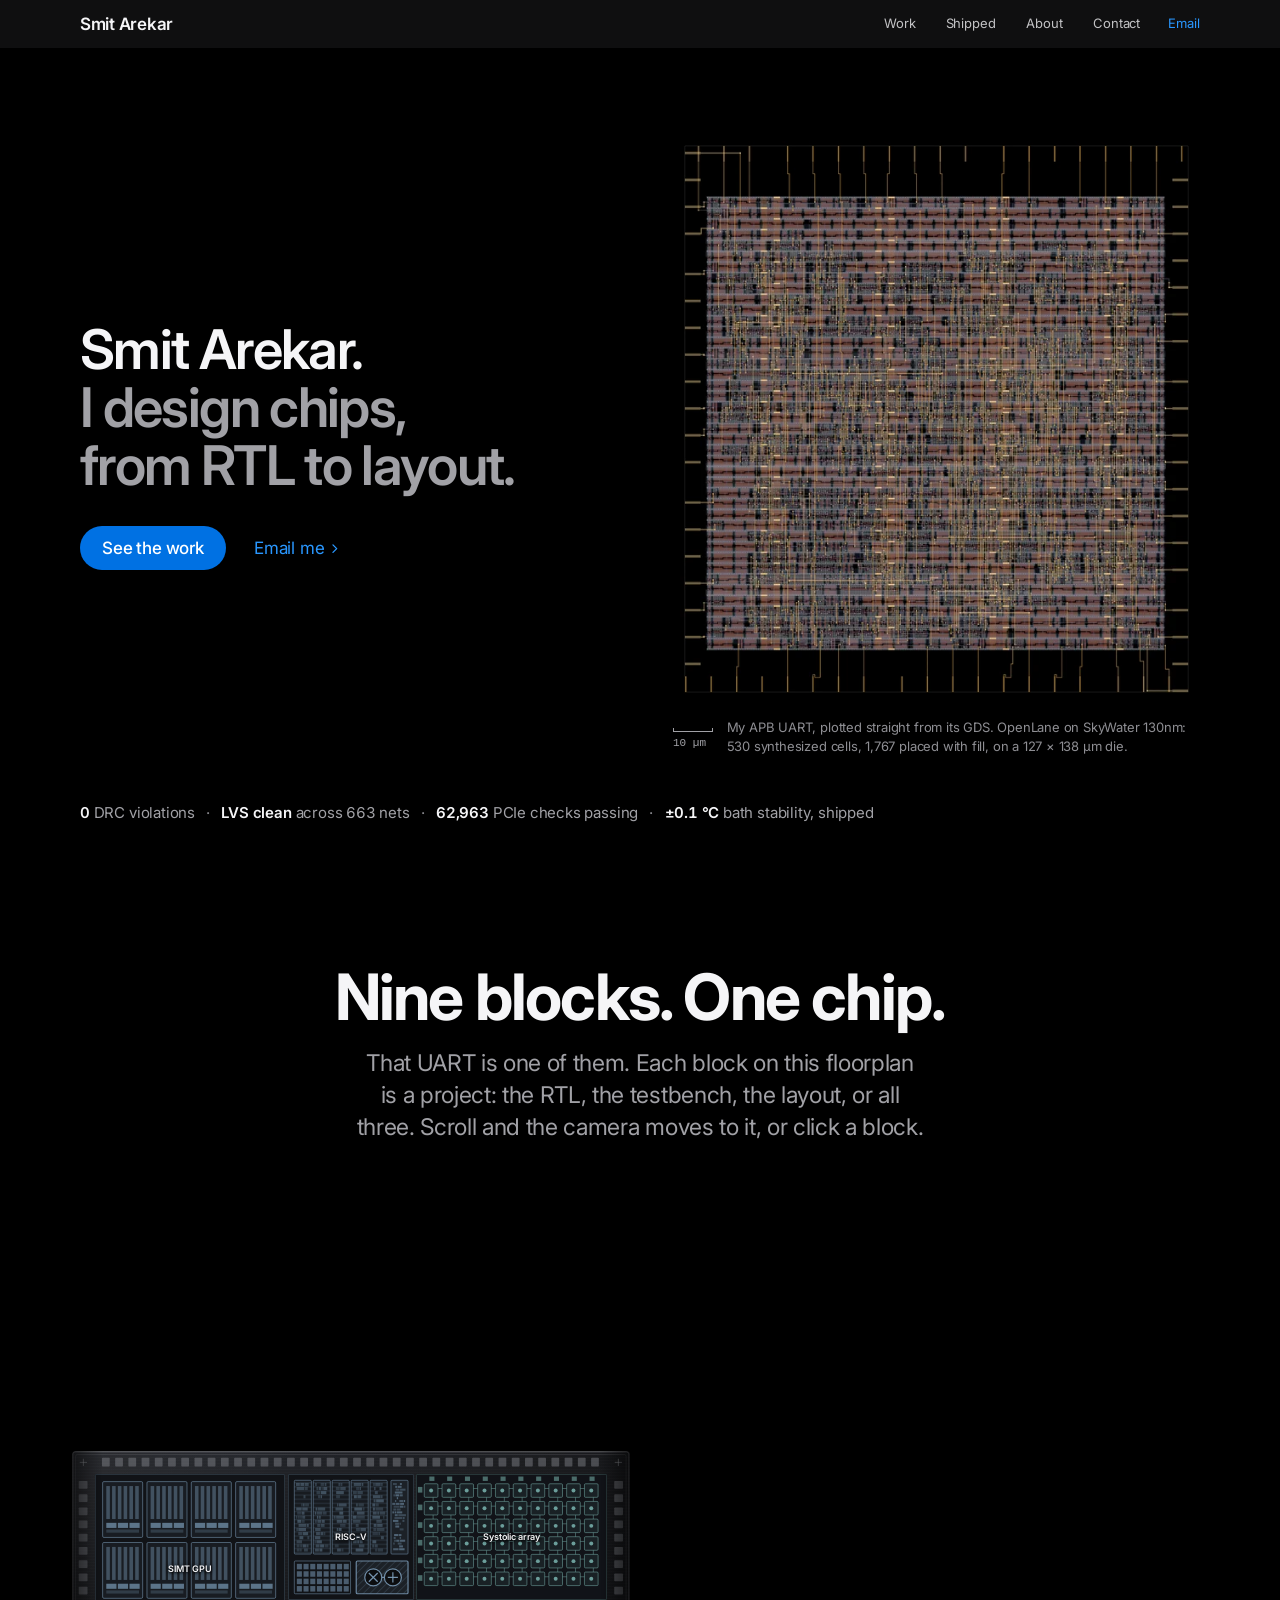
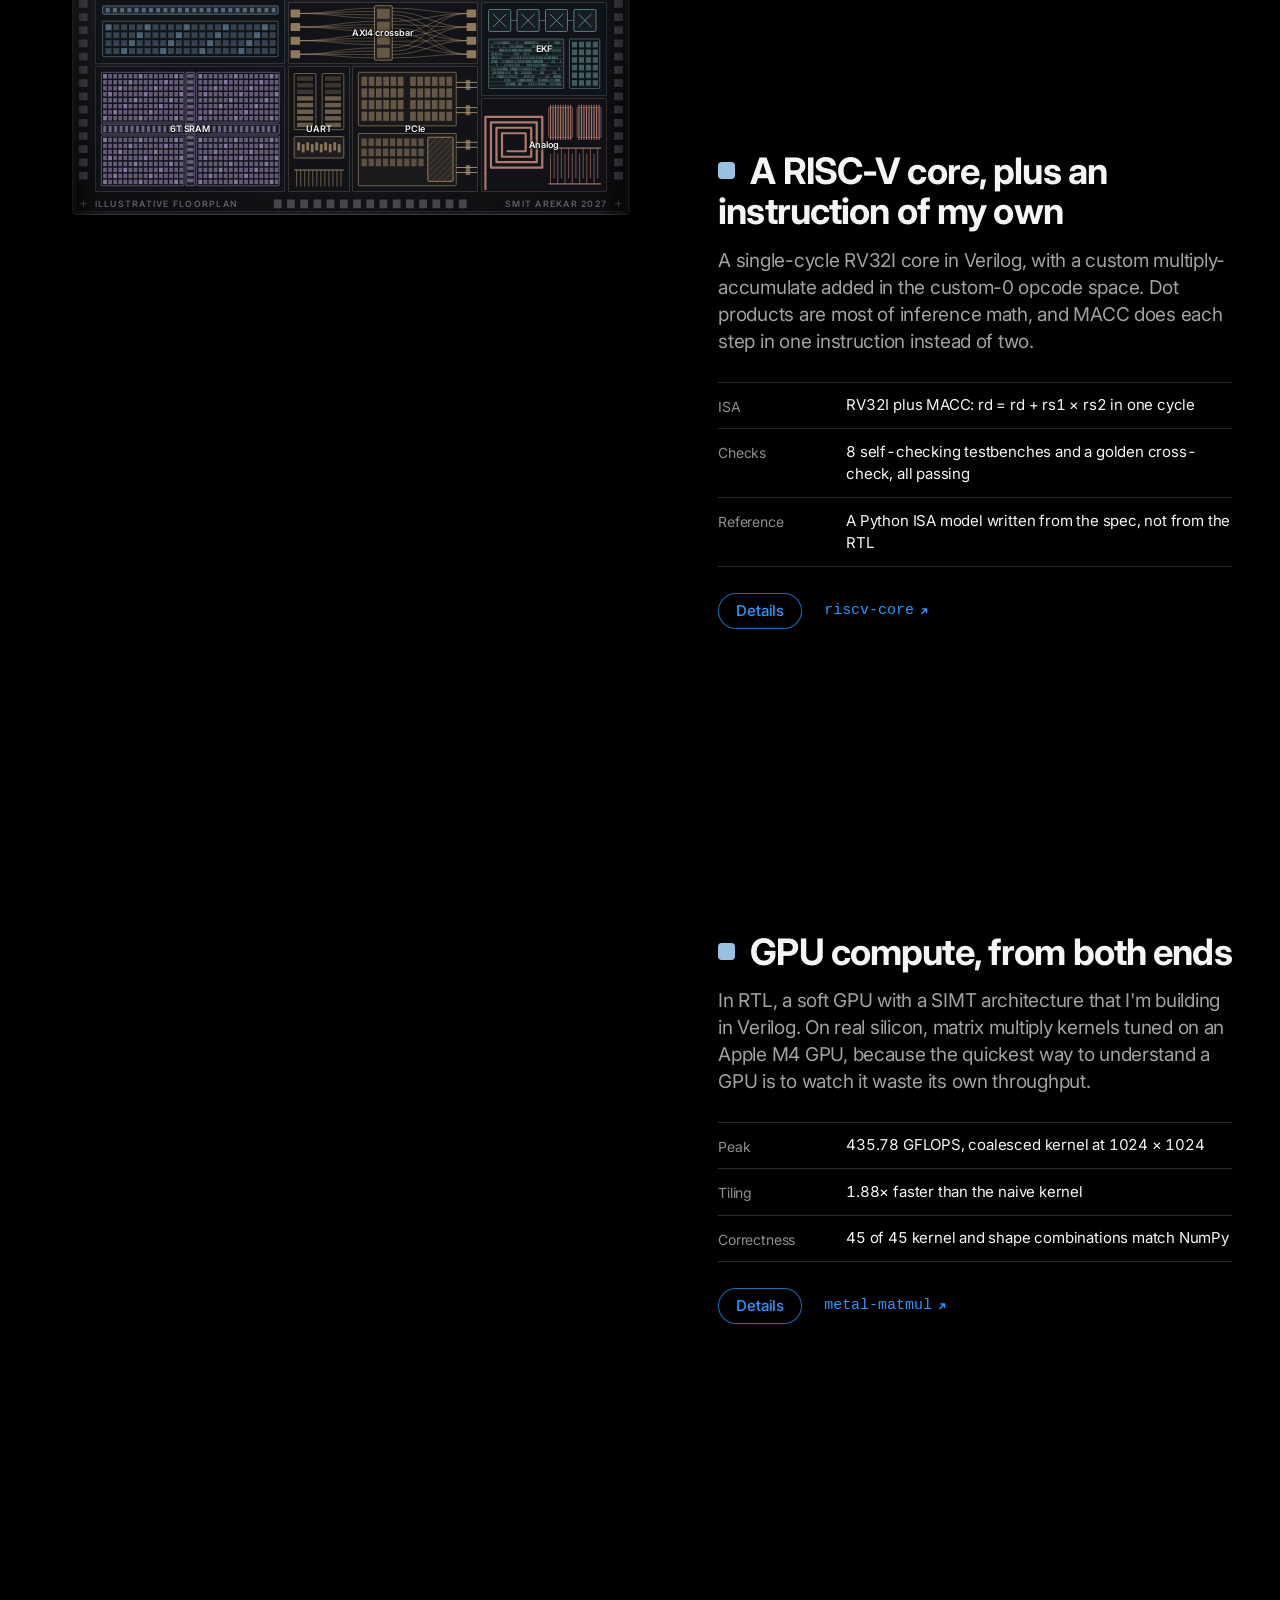
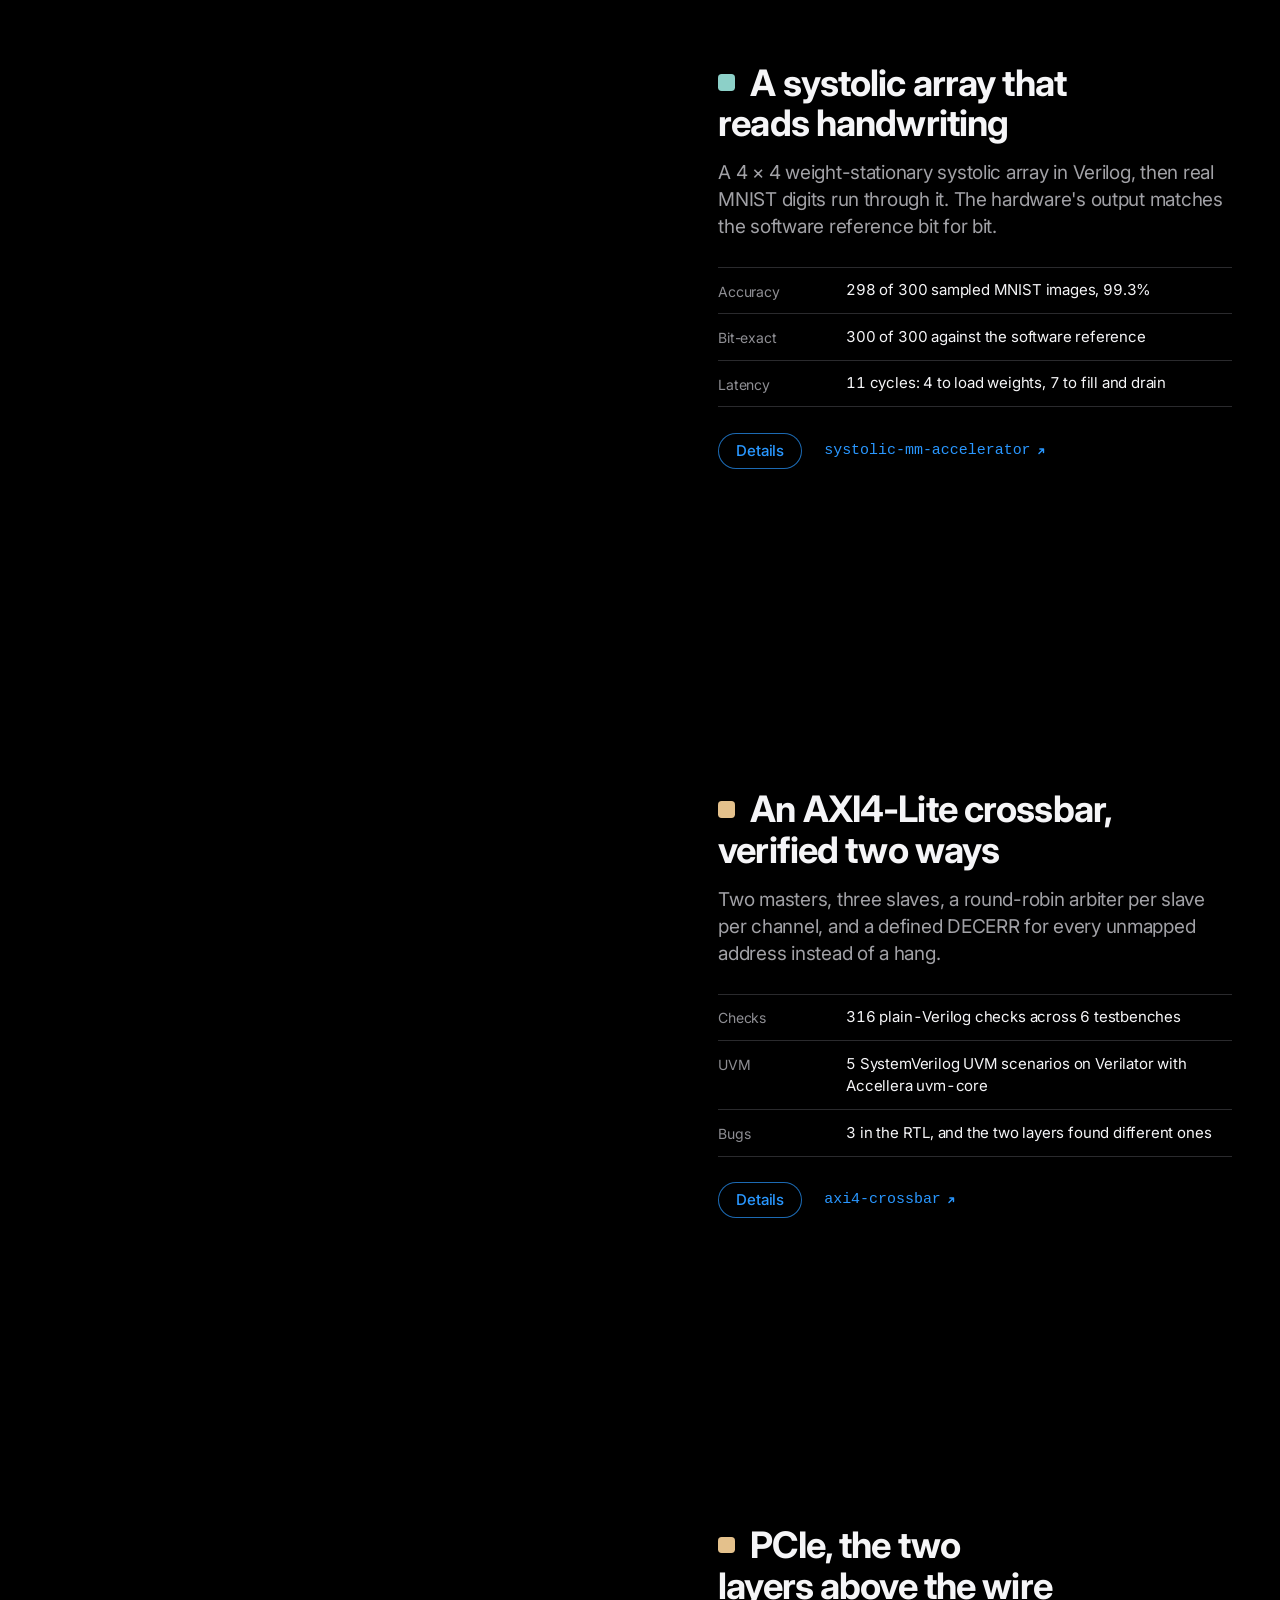
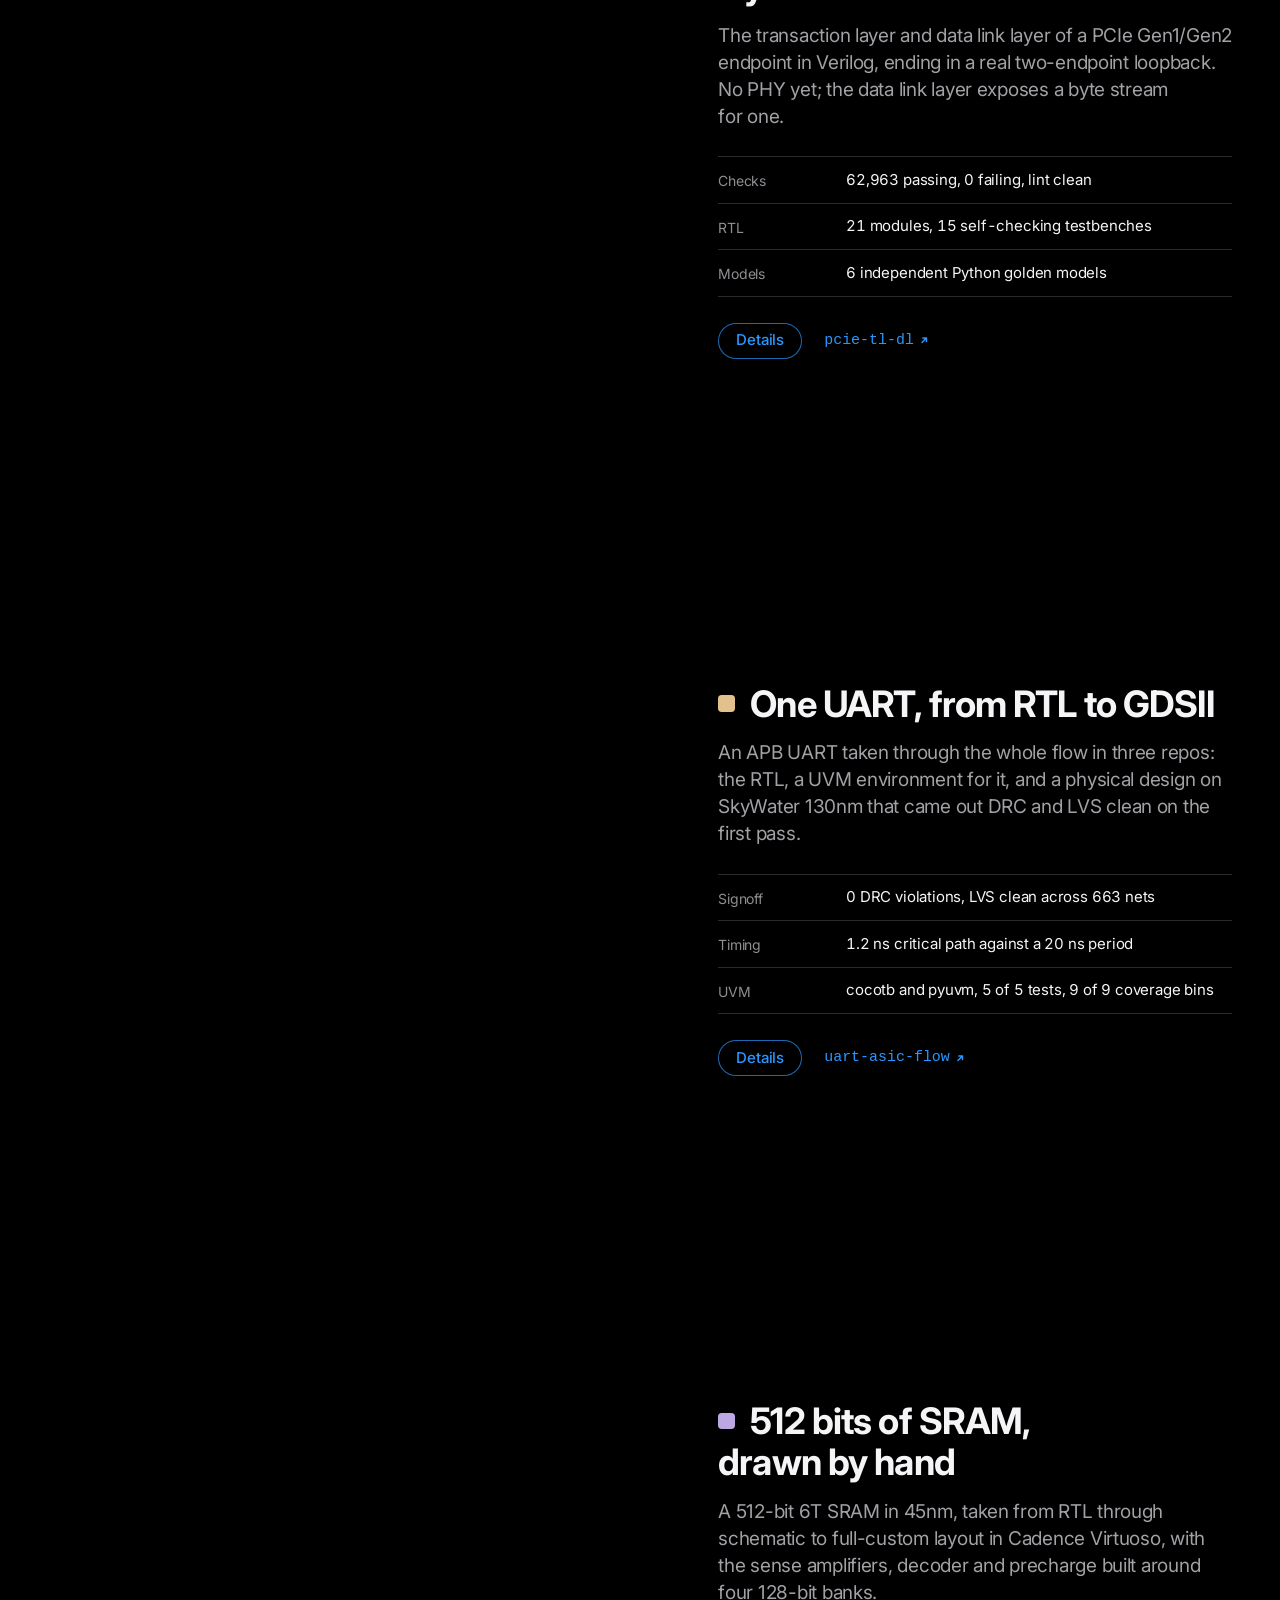
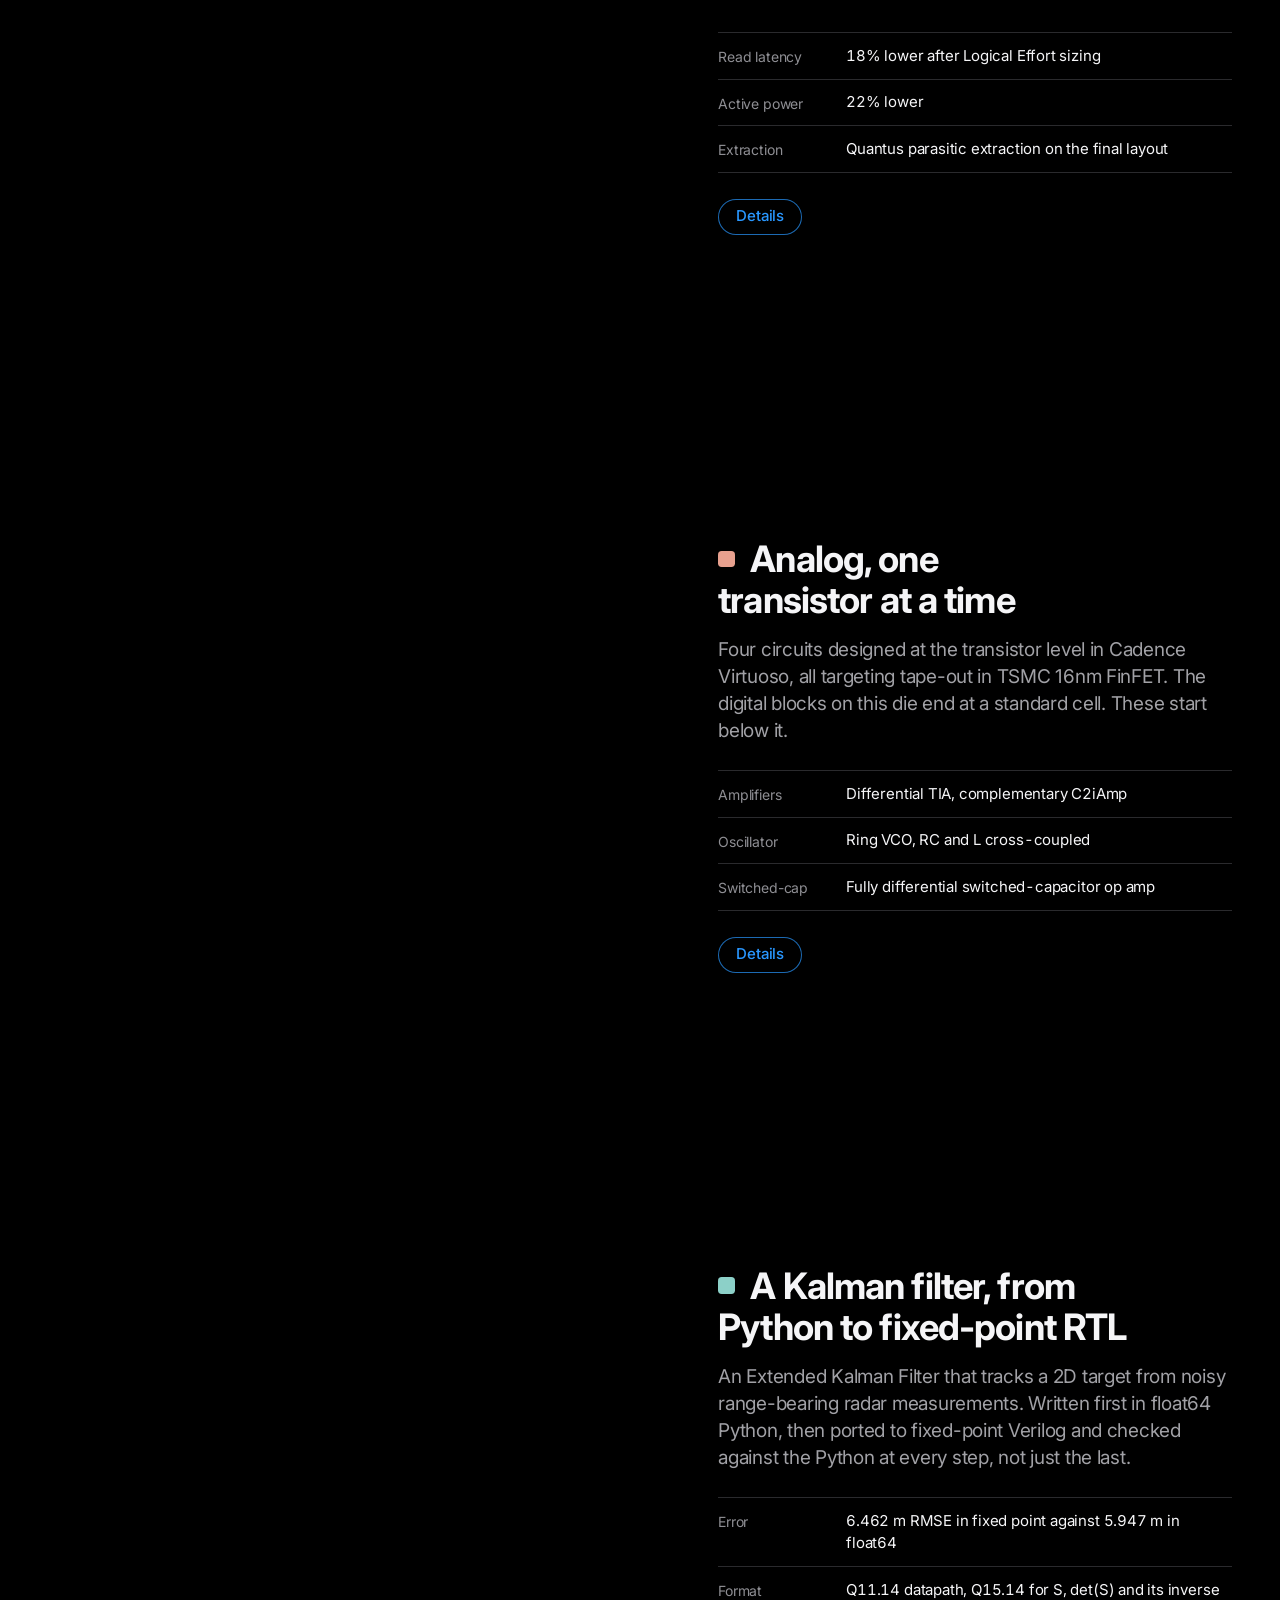
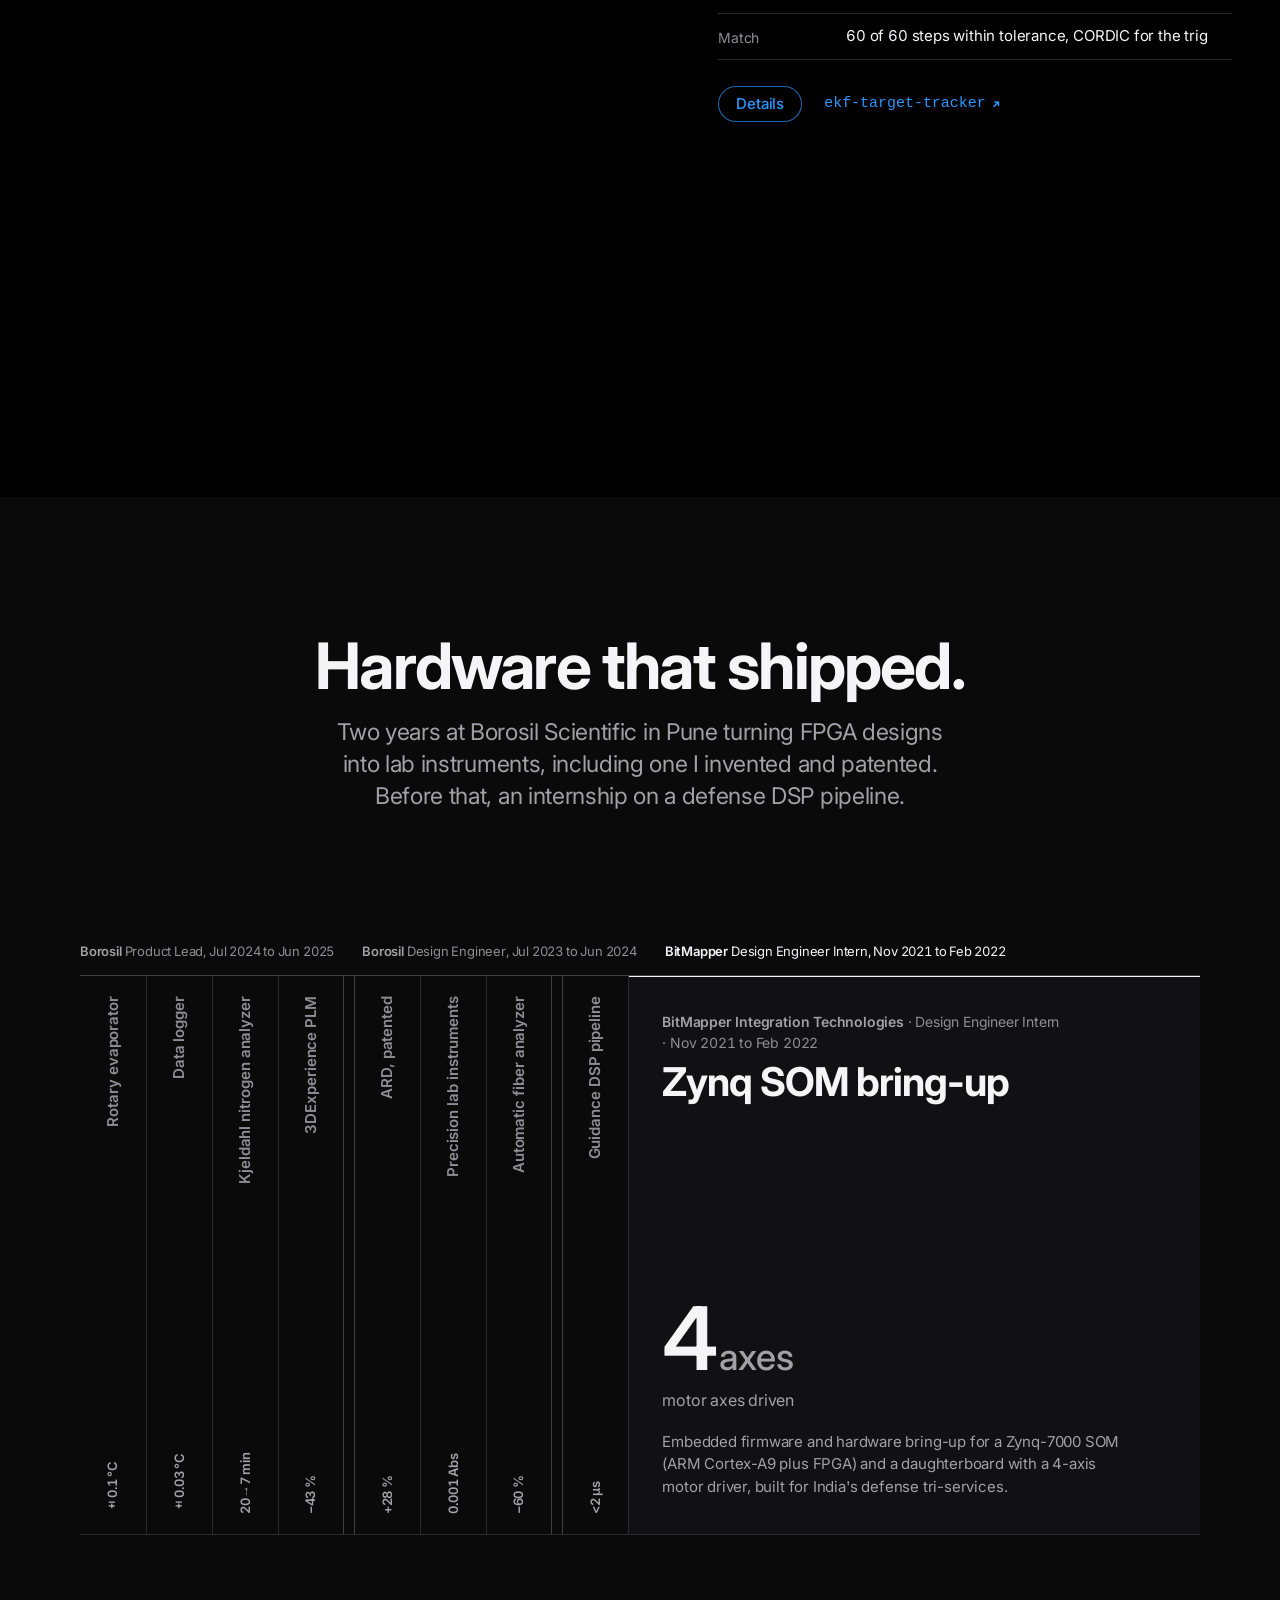
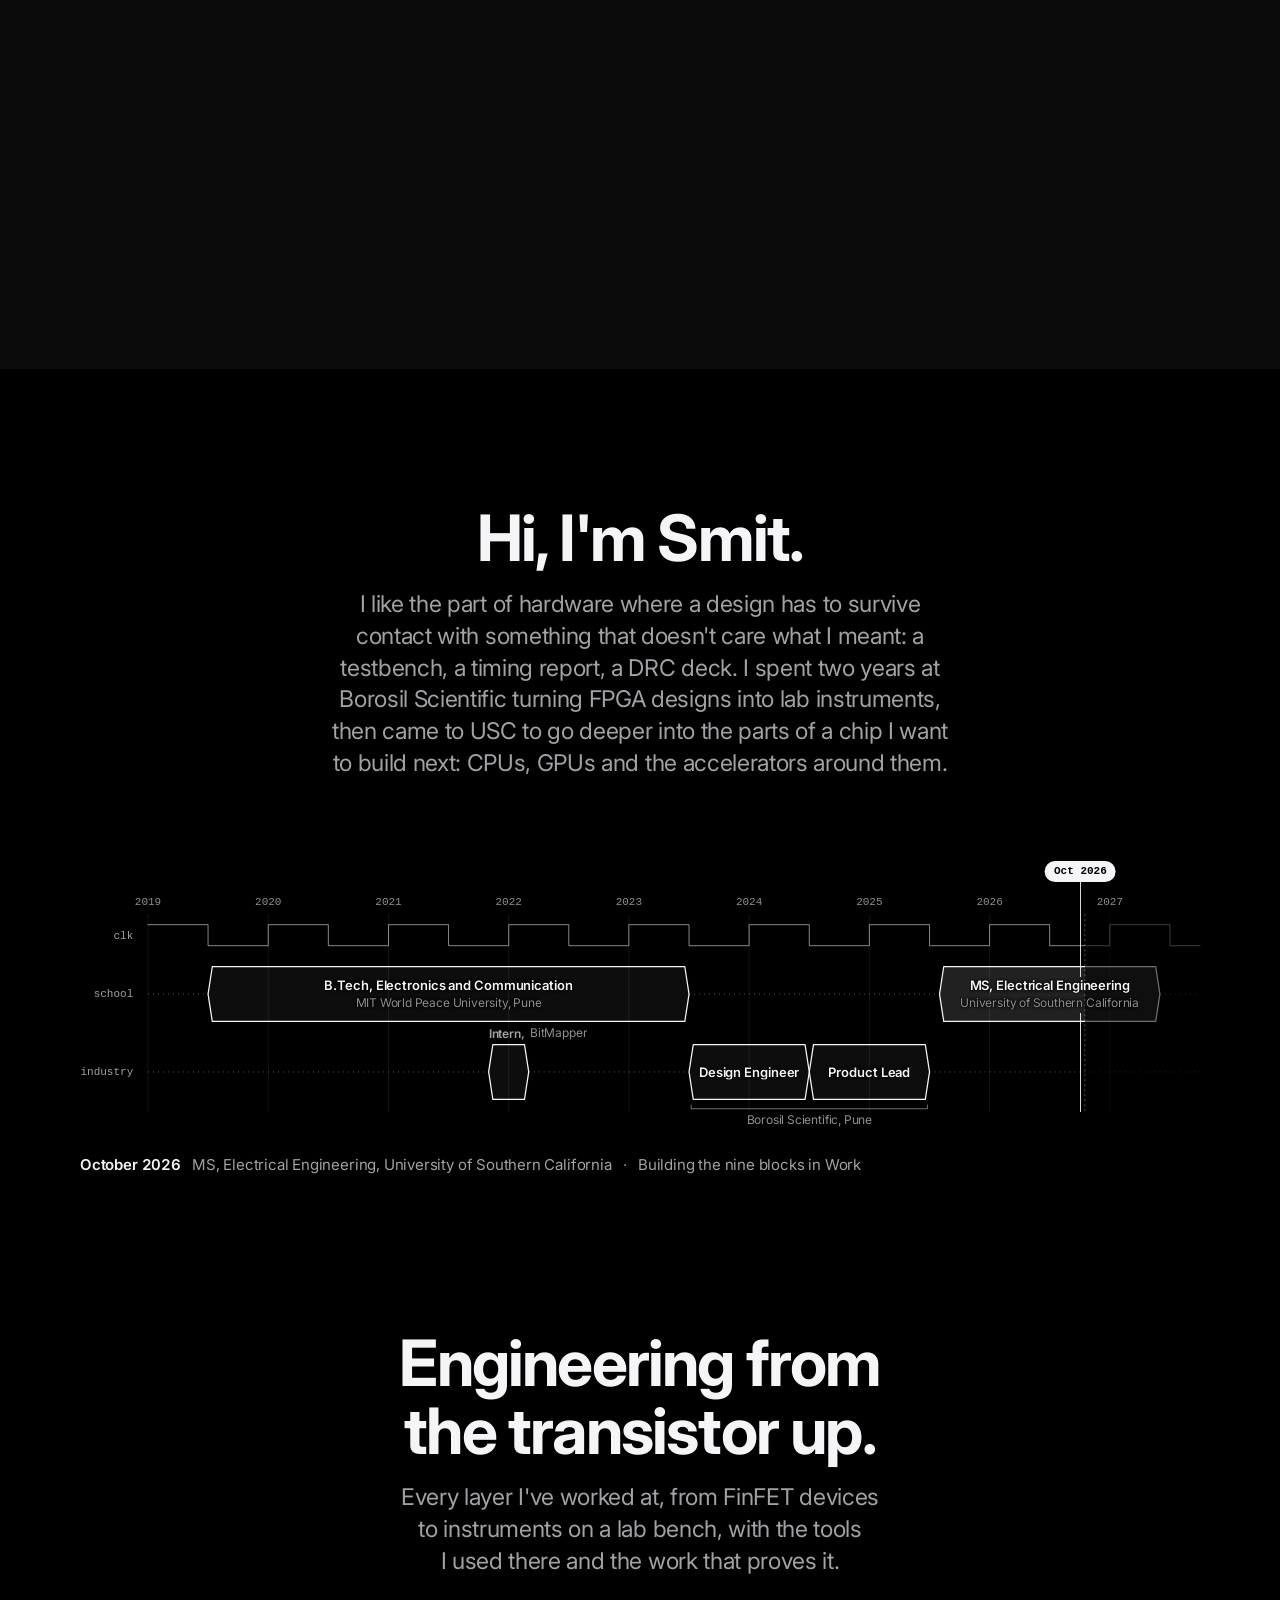
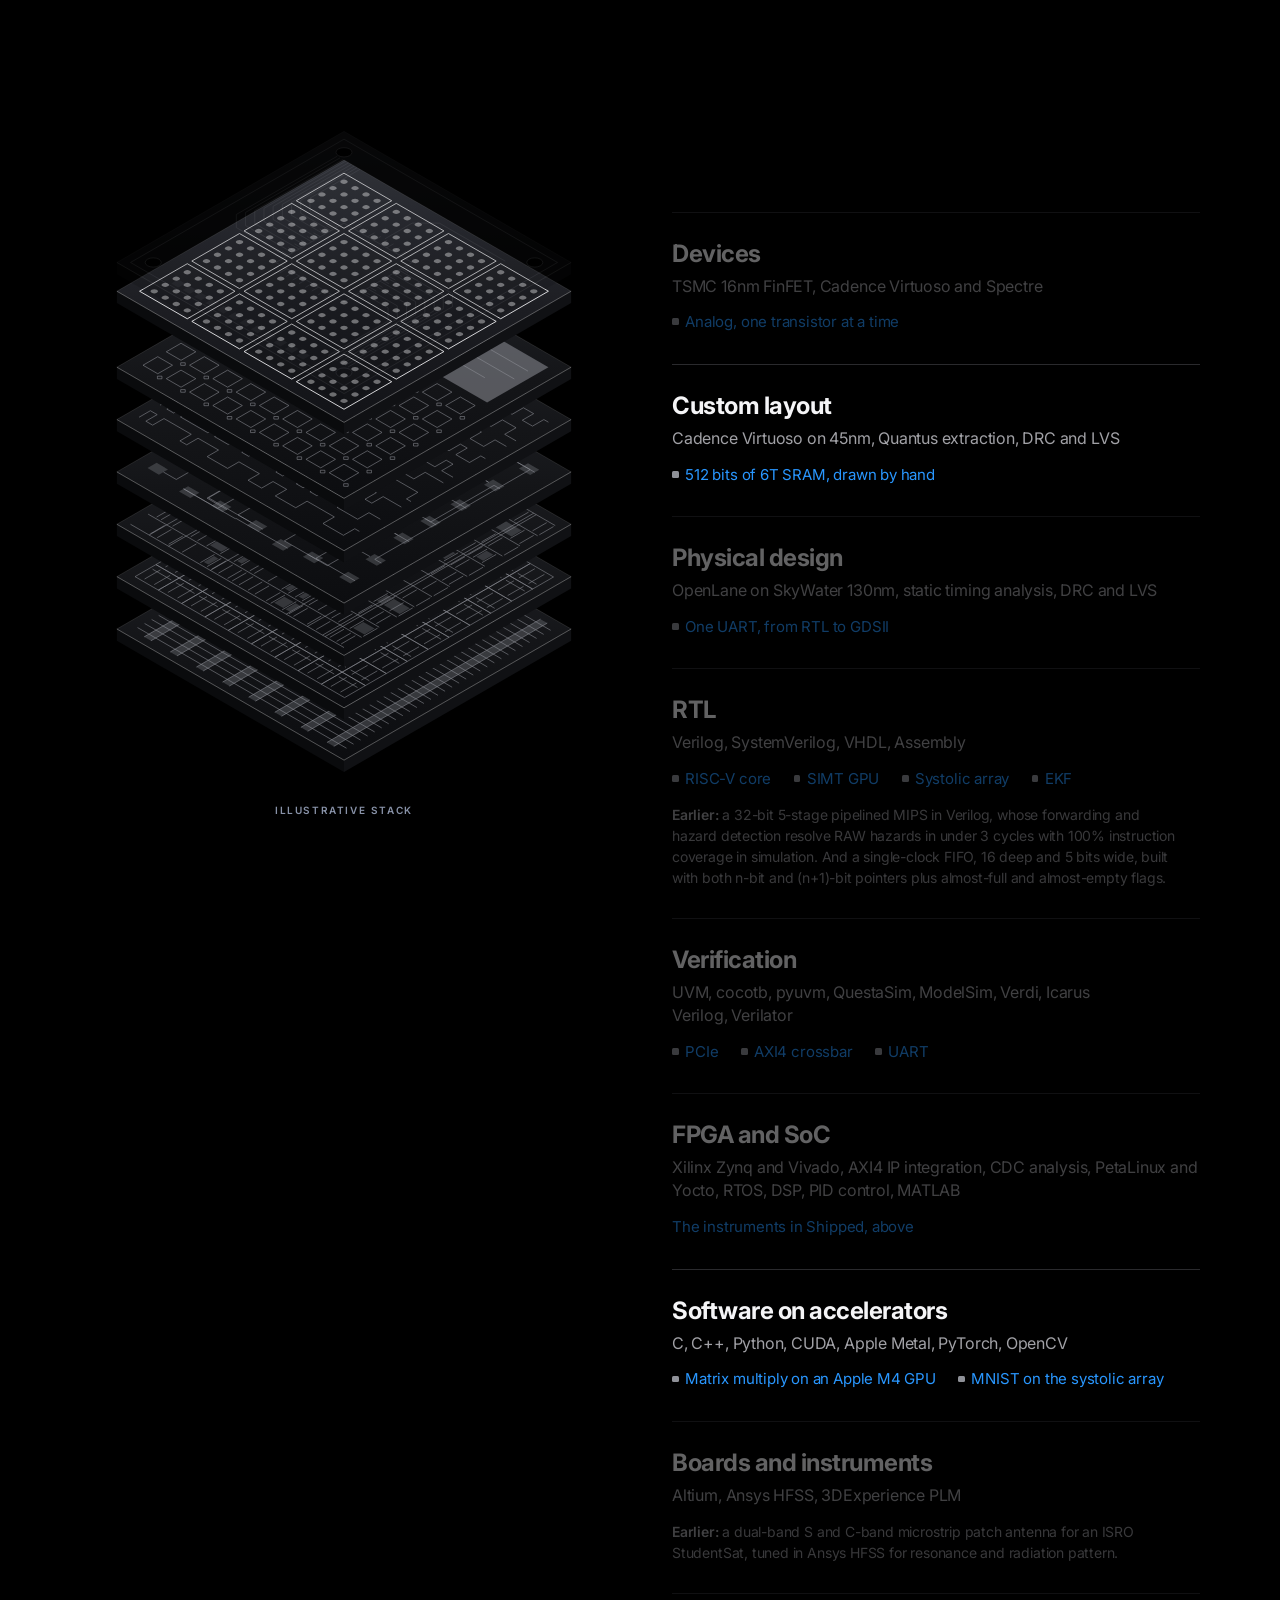
==== commit a4c91a15: "Shipped: nine spines that open as you scroll The scope and its traces are gone. The nine products no" ====
--- a/index.html
+++ b/index.html
@@ -376,97 +376,78 @@
       <p class="lead">Two years at Borosil Scientific in Pune turning FPGA designs into lab instruments, including one I invented and patented. Before that, an internship on a defense DSP pipeline.</p>
     </header>
 
-    <div class="bench" id="bench">
-      <div class="bench-stage">
-        <figure class="scope" id="scope">
-          <div class="scope-screen">
-            <span class="scope-mark" id="scope-mark" aria-hidden="true">Illustrative</span>
-            <div class="trace is-on" data-ship="rotovap" role="img" data-caption="bath temperature, 27 to 200&nbsp;°C" data-illustrative aria-label="Illustrative plot: bath temperature steps from 27 °C to 80, 140 and 200 °C over 90 minutes. A zoomed view of the hold at 200 °C shows it staying inside a ±0.1 °C band.">
-              <!--gen:plot-rotovap--><div class="plot-body" style="--ar:1000/600;--ar-m:1000/680" data-scrub data-x="0 90" data-box="0.8 99.2 6.67 91.33" data-y="0 230" data-series="27.02 27.02 26.97 26.99 26.99 27.03 27.00 27.00 27.16 31.16 35.16 39.16 43.16 47.16 51.16 55.16 59.16 63.16 67.16 71.10 74.06 76.03 77.35 78.22 78.81 79.21 79.48 79.66 79.76 79.82 79.89 79.93 79.97 79.97 79.98 79.97 80.00 79.99 80.00 79.99 80.01 80.00 80.01 79.98 79.99 80.00 80.02 80.02 79.99 79.98 79.98 80.02 80.02 80.02 79.97 79.99 80.16 84.16 88.16 92.16 96.16 100.16 104.16 108.16 112.16 116.16 120.16 124.16 128.16 131.96 134.62 136.41 137.60 138.40 138.93 139.28 139.51 139.68 139.80 139.87 139.90 139.91 139.95 139.97 140.00 139.99 139.99 139.98 140.00 139.99 140.00 139.99 140.01 140.00 140.01 139.99 139.99 140.00 140.02 140.02 139.99 139.98 139.98 140.02 140.16 144.16 148.16 152.16 156.16 160.16 164.16 168.16 172.16 176.16 180.16 184.16 188.16 191.96 194.62 196.41 197.60 198.40 198.92 199.28 199.52 199.70 199.79 199.84 199.88 199.94 199.98 199.99 199.98 199.96 199.98 200.00 200.02 200.00 200.00 199.98 200.01 200.00 200.01 199.99 200.01 200.00 200.01 199.99 199.99 200.00 200.02 200.02 199.99 199.98 199.98 200.02 200.02 200.02 199.97 199.99 199.99 200.03 200.00 200.00 199.97 200.02 200.00 200.03 199.97 199.99 199.98 200.04 200.01 200.00 199.96 199.99 200.01 200.04 200.00 199.98 199.97" data-unit-x="min" data-unit-y="°C"><svg class="plot-grid" viewBox="0 0 1000 600" preserveAspectRatio="none" aria-hidden="true"><path class="ax" d="M8 548 H992"/><path class="g" d="M8 437.6 H992"/><path class="g" d="M8 327.1 H992"/><path class="g" d="M8 216.7 H992"/><path class="g" d="M8 106.3 H992"/><path class="g" d="M8 40 V548"/><path class="g" d="M172 40 V548"/><path class="g" d="M336 40 V548"/><path class="g" d="M500 40 V548"/><path class="g" d="M664 40 V548"/><path class="g" d="M828 40 V548"/><path class="g" d="M992 40 V548"/><path class="zoom-src" d="M751.5 94.1 H992 V118.4 H751.5 Z"/><path class="zoom-lead" d="M751.5 118.4 L626 316 M992 118.4 L972 316"/><rect class="zoom-bg" x="626" y="316" width="346" height="184"/><rect class="band" x="626" y="346.7" width="346" height="122.7"/><path class="band-edge" d="M626 346.7 H972"/><path class="band-edge" d="M626 469.3 H972"/><path class="g" d="M626 408 H972"/></svg><svg class="plot-data" viewBox="0 0 1000 600" preserveAspectRatio="none" aria-hidden="true"><path class="tr-set" d="M8 488.4 L51.7 488.4 L51.7 488.4 L51.7 371.3 L314.1 371.3 L314.1 371.3 L314.1 238.8 L576.5 238.8 L576.5 238.8 L576.5 106.3 L992 106.3"/><path class="tr" d="M8 488.3 L9.1 488.4 L10.2 488.4 L11.3 488.3 L12.4 488.4 L13.5 488.3 L14.6 488.3 L15.7 488.4 L16.7 488.4 L17.8 488.4 L18.9 488.4 L20 488.4 L21.1 488.4 L22.2 488.5 L23.3 488.4 L24.4 488.4 L25.5 488.4 L26.6 488.4 L27.7 488.4 L28.8 488.4 L29.9 488.4 L31 488.4 L32.1 488.4 L33.1 488.3 L34.2 488.3 L35.3 488.3 L36.4 488.3 L37.5 488.3 L38.6 488.3 L39.7 488.3 L40.8 488.4 L41.9 488.4 L43 488.4 L44.1 488.4 L45.2 488.4 L46.3 488.4 L47.4 488.3 L48.5 488.4 L49.5 488.4 L50.6 488.4 L51.7 488 L52.8 486.2 L53.9 484.5 L55 482.7 L56.1 480.9 L57.2 479.2 L58.3 477.4 L59.4 475.6 L60.5 473.9 L61.6 472.1 L62.7 470.3 L63.8 468.6 L64.9 466.8 L65.9 465 L67 463.3 L68.1 461.5 L69.2 459.7 L70.3 458 L71.4 456.2 L72.5 454.4 L73.6 452.7 L74.7 450.9 L75.8 449.1 L76.9 447.4 L78 445.6 L79.1 443.8 L80.2 442.1 L81.3 440.3 L82.3 438.5 L83.4 436.8 L84.5 435 L85.6 433.2 L86.7 431.5 L87.8 429.7 L88.9 427.9 L90 426.2 L91.1 424.4 L92.2 422.6 L93.3 420.9 L94.4 419.1 L95.5 417.3 L96.6 415.6 L97.7 413.8 L98.7 412 L99.8 410.3 L100.9 408.5 L102 406.7 L103.1 405 L104.2 403.2 L105.3 401.4 L106.4 399.7 L107.5 397.9 L108.6 396.1 L109.7 394.4 L110.8 392.6 L111.9 391 L113 389.4 L114.1 388 L115.1 386.7 L116.2 385.5 L117.3 384.4 L118.4 383.4 L119.5 382.5 L120.6 381.6 L121.7 380.8 L122.8 380.1 L123.9 379.4 L125 378.8 L126.1 378.2 L127.2 377.7 L128.3 377.2 L129.4 376.7 L130.5 376.3 L131.5 375.9 L132.6 375.6 L133.7 375.2 L134.8 374.9 L135.9 374.6 L137 374.4 L138.1 374.1 L139.2 373.9 L140.3 373.7 L141.4 373.5 L142.5 373.4 L143.6 373.2 L144.7 373.1 L145.8 372.9 L146.9 372.8 L147.9 372.7 L149 372.6 L150.1 372.5 L151.2 372.4 L152.3 372.3 L153.4 372.2 L154.5 372.1 L155.6 372.1 L156.7 372 L157.8 372 L158.9 371.9 L160 371.9 L161.1 371.8 L162.2 371.8 L163.3 371.8 L164.3 371.7 L165.4 371.7 L166.5 371.7 L167.6 371.7 L168.7 371.6 L169.8 371.6 L170.9 371.6 L172 371.6 L173.1 371.5 L174.2 371.4 L175.3 371.4 L176.4 371.5 L177.5 371.5 L178.6 371.4 L179.7 371.4 L180.7 371.4 L181.8 371.4 L182.9 371.4 L184 371.4 L185.1 371.4 L186.2 371.4 L187.3 371.4 L188.4 371.4 L189.5 371.4 L190.6 371.4 L191.7 371.4 L192.8 371.4 L193.9 371.4 L195 371.4 L196.1 371.4 L197.1 371.4 L198.2 371.4 L199.3 371.4 L200.4 371.3 L201.5 371.3 L202.6 371.3 L203.7 371.3 L204.8 371.3 L205.9 371.3 L207 371.2 L208.1 371.3 L209.2 371.3 L210.3 371.3 L211.4 371.3 L212.5 371.3 L213.5 371.3 L214.6 371.3 L215.7 371.3 L216.8 371.3 L217.9 371.3 L219 371.4 L220.1 371.4 L221.2 371.3 L222.3 371.4 L223.4 371.4 L224.5 371.3 L225.6 371.3 L226.7 371.3 L227.8 371.3 L228.9 371.3 L229.9 371.3 L231 371.3 L232.1 371.3 L233.2 371.3 L234.3 371.3 L235.4 371.2 L236.5 371.3 L237.6 371.3 L238.7 371.2 L239.8 371.2 L240.9 371.3 L242 371.3 L243.1 371.3 L244.2 371.3 L245.3 371.3 L246.3 371.3 L247.4 371.3 L248.5 371.3 L249.6 371.4 L250.7 371.4 L251.8 371.4 L252.9 371.3 L254 371.3 L255.1 371.3 L256.2 371.3 L257.3 371.3 L258.4 371.2 L259.5 371.3 L260.6 371.3 L261.7 371.3 L262.7 371.3 L263.8 371.3 L264.9 371.3 L266 371.2 L267.1 371.3 L268.2 371.3 L269.3 371.3 L270.4 371.3 L271.5 371.3 L272.6 371.3 L273.7 371.4 L274.8 371.4 L275.9 371.3 L277 371.3 L278.1 371.3 L279.1 371.3 L280.2 371.3 L281.3 371.3 L282.4 371.4 L283.5 371.3 L284.6 371.3 L285.7 371.3 L286.8 371.3 L287.9 371.3 L289 371.3 L290.1 371.2 L291.2 371.2 L292.3 371.3 L293.4 371.3 L294.5 371.3 L295.5 371.3 L296.6 371.3 L297.7 371.3 L298.8 371.2 L299.9 371.3 L301 371.3 L302.1 371.3 L303.2 371.4 L304.3 371.3 L305.4 371.3 L306.5 371.4 L307.6 371.4 L308.7 371.3 L309.8 371.3 L310.9 371.3 L311.9 371.3 L313 371.3 L314.1 371 L315.2 369.2 L316.3 367.4 L317.4 365.6 L318.5 363.9 L319.6 362.1 L320.7 360.3 L321.8 358.6 L322.9 356.8 L324 355 L325.1 353.3 L326.2 351.5 L327.3 349.7 L328.3 348 L329.4 346.2 L330.5 344.4 L331.6 342.7 L332.7 340.9 L333.8 339.1 L334.9 337.4 L336 335.6 L337.1 333.8 L338.2 332.1 L339.3 330.3 L340.4 328.5 L341.5 326.8 L342.6 325 L343.7 323.2 L344.7 321.5 L345.8 319.7 L346.9 317.9 L348 316.2 L349.1 314.4 L350.2 312.6 L351.3 310.9 L352.4 309.1 L353.5 307.3 L354.6 305.6 L355.7 303.8 L356.8 302 L357.9 300.3 L359 298.5 L360.1 296.7 L361.1 295 L362.2 293.2 L363.3 291.4 L364.4 289.7 L365.5 287.9 L366.6 286.1 L367.7 284.4 L368.8 282.6 L369.9 280.8 L371 279.1 L372.1 277.3 L373.2 275.5 L374.3 273.8 L375.4 272 L376.5 270.2 L377.5 268.5 L378.6 266.7 L379.7 264.9 L380.8 263.2 L381.9 261.4 L383 259.7 L384.1 258 L385.2 256.5 L386.3 255.2 L387.4 253.9 L388.5 252.7 L389.6 251.7 L390.7 250.7 L391.8 249.7 L392.9 248.9 L393.9 248.1 L395 247.4 L396.1 246.7 L397.2 246.1 L398.3 245.5 L399.4 245 L400.5 244.5 L401.6 244.1 L402.7 243.7 L403.8 243.3 L404.9 242.9 L406 242.6 L407.1 242.3 L408.2 242 L409.3 241.8 L410.3 241.6 L411.4 241.3 L412.5 241.1 L413.6 241 L414.7 240.8 L415.8 240.6 L416.9 240.5 L418 240.4 L419.1 240.3 L420.2 240.1 L421.3 240 L422.4 239.9 L423.5 239.9 L424.6 239.8 L425.7 239.7 L426.7 239.6 L427.8 239.5 L428.9 239.5 L430 239.4 L431.1 239.4 L432.2 239.3 L433.3 239.3 L434.4 239.2 L435.5 239.2 L436.6 239.1 L437.7 239.1 L438.8 239.1 L439.9 239.1 L441 239.1 L442.1 239.1 L443.1 239.1 L444.2 239 L445.3 239 L446.4 239 L447.5 239 L448.6 239 L449.7 239 L450.8 239 L451.9 239 L453 238.9 L454.1 238.9 L455.2 238.9 L456.3 238.9 L457.4 238.8 L458.5 238.8 L459.5 238.8 L460.6 238.8 L461.7 238.8 L462.8 238.8 L463.9 238.8 L465 238.8 L466.1 238.8 L467.2 238.8 L468.3 238.8 L469.4 238.8 L470.5 238.8 L471.6 238.8 L472.7 238.8 L473.8 238.9 L474.9 238.9 L475.9 238.9 L477 238.8 L478.1 238.8 L479.2 238.8 L480.3 238.8 L481.4 238.8 L482.5 238.9 L483.6 238.8 L484.7 238.8 L485.8 238.8 L486.9 238.7 L488 238.8 L489.1 238.8 L490.2 238.7 L491.3 238.7 L492.3 238.7 L493.4 238.8 L494.5 238.8 L495.6 238.8 L496.7 238.8 L497.8 238.8 L498.9 238.7 L500 238.8 L501.1 238.8 L502.2 238.8 L503.3 238.8 L504.4 238.8 L505.5 238.8 L506.6 238.9 L507.7 238.9 L508.7 238.8 L509.8 238.8 L510.9 238.8 L512 238.8 L513.1 238.8 L514.2 238.8 L515.3 238.8 L516.4 238.8 L517.5 238.7 L518.6 238.7 L519.7 238.7 L520.8 238.7 L521.9 238.8 L523 238.7 L524.1 238.7 L525.1 238.8 L526.2 238.8 L527.3 238.8 L528.4 238.8 L529.5 238.8 L530.6 238.8 L531.7 238.8 L532.8 238.8 L533.9 238.9 L535 238.8 L536.1 238.8 L537.2 238.8 L538.3 238.8 L539.4 238.8 L540.5 238.8 L541.5 238.7 L542.6 238.7 L543.7 238.7 L544.8 238.8 L545.9 238.8 L547 238.8 L548.1 238.8 L549.2 238.7 L550.3 238.7 L551.4 238.7 L552.5 238.7 L553.6 238.8 L554.7 238.8 L555.8 238.8 L556.9 238.8 L557.9 238.8 L559 238.9 L560.1 238.8 L561.2 238.8 L562.3 238.8 L563.4 238.8 L564.5 238.8 L565.6 238.8 L566.7 238.9 L567.8 238.8 L568.9 238.8 L570 238.8 L571.1 238.7 L572.2 238.8 L573.3 238.8 L574.3 238.7 L575.4 238.7 L576.5 238.4 L577.6 236.7 L578.7 234.9 L579.8 233.1 L580.9 231.4 L582 229.6 L583.1 227.8 L584.2 226.1 L585.3 224.3 L586.4 222.5 L587.5 220.8 L588.6 219 L589.7 217.2 L590.7 215.5 L591.8 213.7 L592.9 211.9 L594 210.2 L595.1 208.4 L596.2 206.6 L597.3 204.9 L598.4 203.1 L599.5 201.3 L600.6 199.6 L601.7 197.8 L602.8 196 L603.9 194.3 L605 192.5 L606.1 190.7 L607.1 189 L608.2 187.2 L609.3 185.4 L610.4 183.7 L611.5 181.9 L612.6 180.1 L613.7 178.4 L614.8 176.6 L615.9 174.8 L617 173.1 L618.1 171.3 L619.2 169.5 L620.3 167.8 L621.4 166 L622.5 164.2 L623.5 162.5 L624.6 160.7 L625.7 158.9 L626.8 157.1 L627.9 155.4 L629 153.6 L630.1 151.8 L631.2 150.1 L632.3 148.3 L633.4 146.5 L634.5 144.8 L635.6 143 L636.7 141.2 L637.8 139.5 L638.9 137.7 L639.9 135.9 L641 134.2 L642.1 132.4 L643.2 130.6 L644.3 128.9 L645.4 127.1 L646.5 125.5 L647.6 124 L648.7 122.7 L649.8 121.4 L650.9 120.2 L652 119.1 L653.1 118.1 L654.2 117.2 L655.3 116.4 L656.3 115.6 L657.4 114.9 L658.5 114.2 L659.6 113.6 L660.7 113 L661.8 112.5 L662.9 112 L664 111.6 L665.1 111.1 L666.2 110.8 L667.3 110.4 L668.4 110.1 L669.5 109.8 L670.6 109.5 L671.7 109.3 L672.7 109 L673.8 108.8 L674.9 108.6 L676 108.5 L677.1 108.3 L678.2 108.1 L679.3 108 L680.4 107.8 L681.5 107.7 L682.6 107.6 L683.7 107.5 L684.8 107.4 L685.9 107.3 L687 107.2 L688.1 107.1 L689.1 107.1 L690.2 107 L691.3 106.9 L692.4 106.9 L693.5 106.9 L694.6 106.8 L695.7 106.8 L696.8 106.7 L697.9 106.7 L699 106.6 L700.1 106.6 L701.2 106.6 L702.3 106.6 L703.4 106.6 L704.5 106.6 L705.5 106.5 L706.6 106.5 L707.7 106.5 L708.8 106.5 L709.9 106.4 L711 106.4 L712.1 106.4 L713.2 106.4 L714.3 106.4 L715.4 106.4 L716.5 106.4 L717.6 106.3 L718.7 106.3 L719.8 106.3 L720.9 106.3 L721.9 106.3 L723 106.3 L724.1 106.3 L725.2 106.3 L726.3 106.4 L727.4 106.4 L728.5 106.3 L729.6 106.3 L730.7 106.3 L731.8 106.3 L732.9 106.3 L734 106.4 L735.1 106.3 L736.2 106.3 L737.3 106.3 L738.3 106.3 L739.4 106.3 L740.5 106.3 L741.6 106.2 L742.7 106.2 L743.8 106.2 L744.9 106.3 L746 106.3 L747.1 106.2 L748.2 106.3 L749.3 106.2 L750.4 106.2 L751.5 106.2 L752.6 106.2 L753.7 106.2 L754.7 106.3 L755.8 106.3 L756.9 106.3 L758 106.3 L759.1 106.4 L760.2 106.3 L761.3 106.3 L762.4 106.3 L763.5 106.3 L764.6 106.3 L765.7 106.3 L766.8 106.3 L767.9 106.3 L769 106.3 L770.1 106.3 L771.1 106.2 L772.2 106.2 L773.3 106.2 L774.4 106.2 L775.5 106.2 L776.6 106.2 L777.7 106.3 L778.8 106.3 L779.9 106.2 L781 106.3 L782.1 106.2 L783.2 106.2 L784.3 106.2 L785.4 106.3 L786.5 106.3 L787.5 106.3 L788.6 106.3 L789.7 106.3 L790.8 106.3 L791.9 106.3 L793 106.3 L794.1 106.2 L795.2 106.2 L796.3 106.3 L797.4 106.3 L798.5 106.3 L799.6 106.3 L800.7 106.3 L801.8 106.2 L802.9 106.2 L803.9 106.2 L805 106.2 L806.1 106.2 L807.2 106.2 L808.3 106.2 L809.4 106.3 L810.5 106.3 L811.6 106.3 L812.7 106.3 L813.8 106.3 L814.9 106.3 L816 106.3 L817.1 106.3 L818.2 106.3 L819.3 106.3 L820.3 106.3 L821.4 106.3 L822.5 106.3 L823.6 106.3 L824.7 106.3 L825.8 106.2 L826.9 106.2 L828 106.2 L829.1 106.2 L830.2 106.3 L831.3 106.2 L832.4 106.3 L833.5 106.2 L834.6 106.2 L835.7 106.2 L836.7 106.2 L837.8 106.2 L838.9 106.3 L840 106.2 L841.1 106.3 L842.2 106.3 L843.3 106.3 L844.4 106.3 L845.5 106.3 L846.6 106.3 L847.7 106.3 L848.8 106.3 L849.9 106.3 L851 106.3 L852.1 106.3 L853.1 106.3 L854.2 106.3 L855.3 106.2 L856.4 106.3 L857.5 106.2 L858.6 106.2 L859.7 106.2 L860.8 106.2 L861.9 106.3 L863 106.3 L864.1 106.2 L865.2 106.3 L866.3 106.2 L867.4 106.2 L868.5 106.2 L869.5 106.3 L870.6 106.3 L871.7 106.3 L872.8 106.3 L873.9 106.3 L875 106.3 L876.1 106.3 L877.2 106.3 L878.3 106.3 L879.4 106.3 L880.5 106.3 L881.6 106.3 L882.7 106.3 L883.8 106.3 L884.9 106.2 L885.9 106.2 L887 106.2 L888.1 106.2 L889.2 106.2 L890.3 106.2 L891.4 106.2 L892.5 106.2 L893.6 106.3 L894.7 106.3 L895.8 106.3 L896.9 106.3 L898 106.3 L899.1 106.3 L900.2 106.2 L901.3 106.3 L902.3 106.3 L903.4 106.3 L904.5 106.3 L905.6 106.3 L906.7 106.3 L907.8 106.3 L908.9 106.3 L910 106.2 L911.1 106.2 L912.2 106.2 L913.3 106.3 L914.4 106.2 L915.5 106.3 L916.6 106.3 L917.7 106.2 L918.7 106.2 L919.8 106.2 L920.9 106.2 L922 106.2 L923.1 106.3 L924.2 106.2 L925.3 106.3 L926.4 106.3 L927.5 106.3 L928.6 106.3 L929.7 106.3 L930.8 106.3 L931.9 106.3 L933 106.3 L934.1 106.3 L935.1 106.3 L936.2 106.3 L937.3 106.3 L938.4 106.3 L939.5 106.2 L940.6 106.3 L941.7 106.2 L942.8 106.2 L943.9 106.2 L945 106.2 L946.1 106.3 L947.2 106.2 L948.3 106.2 L949.4 106.2 L950.5 106.2 L951.5 106.2 L952.6 106.2 L953.7 106.3 L954.8 106.3 L955.9 106.3 L957 106.3 L958.1 106.3 L959.2 106.4 L960.3 106.3 L961.4 106.3 L962.5 106.3 L963.6 106.3 L964.7 106.3 L965.8 106.3 L966.9 106.3 L967.9 106.3 L969 106.2 L970.1 106.2 L971.2 106.2 L972.3 106.2 L973.4 106.2 L974.5 106.2 L975.6 106.2 L976.7 106.2 L977.8 106.3 L978.9 106.3 L980 106.3 L981.1 106.2 L982.2 106.3 L983.3 106.2 L984.3 106.2 L985.4 106.3 L986.5 106.3 L987.6 106.3 L988.7 106.3 L989.8 106.3 L990.9 106.3 L992 106.3"/><path class="tr" d="M626 395.4 L626.9 401.1 L627.9 402.1 L628.8 402.7 L629.8 408.4 L630.7 416.2 L631.7 417.5 L632.6 411.5 L633.5 407.9 L634.5 414 L635.4 425.6 L636.4 432.9 L637.3 431.8 L638.3 425.8 L639.2 419.4 L640.2 413.8 L641.1 410.2 L642 410.6 L643 414 L643.9 415.5 L644.9 413.1 L645.8 412 L646.8 417 L647.7 424.6 L648.6 425.9 L649.6 419 L650.5 411.2 L651.5 408.8 L652.4 408.2 L653.4 403.2 L654.3 395.9 L655.3 394.7 L656.2 400.6 L657.1 404.7 L658.1 399.3 L659 388.5 L660 382.7 L660.9 386.1 L661.9 394.4 L662.8 402 L663.7 407.3 L664.7 410.2 L665.6 409.2 L666.6 405.4 L667.5 403.3 L668.5 405.2 L669.4 406.7 L670.4 402.8 L671.3 396.4 L672.2 396.1 L673.2 404.1 L674.1 413.1 L675.1 416.2 L676 416 L677 419.5 L677.9 425.4 L678.8 426.1 L679.8 419.7 L680.7 414.6 L681.7 418.8 L682.6 428.3 L683.6 432.5 L684.5 426.9 L685.4 416.6 L686.4 408.3 L687.3 403.6 L688.3 402 L689.2 403.8 L690.2 408 L691.1 410.6 L692.1 409 L693 407 L693.9 409.7 L694.9 414.9 L695.8 414.5 L696.8 405.8 L697.7 396.2 L698.7 393.2 L699.6 394.6 L700.5 393.2 L701.5 389 L702.4 389.1 L703.4 396 L704.3 402 L705.3 399.2 L706.2 391 L707.2 388.1 L708.1 395.4 L709 407.1 L710 415.5 L710.9 418.7 L711.9 418.6 L712.8 415.7 L713.8 411 L714.7 408.1 L715.6 409.4 L716.6 411.9 L717.5 410.2 L718.5 406 L719.4 406.8 L720.4 415.5 L721.3 425 L722.3 427.4 L723.2 424.2 L724.1 423.2 L725.1 425.5 L726 424.6 L727 417.3 L727.9 410.5 L728.9 412.1 L729.8 419.3 L730.7 421.3 L731.7 413 L732.6 400.7 L733.6 392.9 L734.5 391.6 L735.5 393.9 L736.4 398 L737.3 403.2 L738.3 406.3 L739.2 405.1 L740.2 402.2 L741.1 402.9 L742.1 406.3 L743 405.6 L744 397.4 L744.9 388.6 L745.8 387.3 L746.8 392.4 L747.7 395.8 L748.7 395.2 L749.6 396.7 L750.6 404 L751.5 411.2 L752.4 410.3 L753.4 403.8 L754.3 402.2 L755.3 410.7 L756.2 422.8 L757.2 429.4 L758.1 428.4 L759.1 423.7 L760 418.2 L760.9 412.9 L761.9 409.8 L762.8 411.1 L763.8 414.3 L764.7 414.4 L765.7 411.5 L766.6 411.9 L767.5 419.1 L768.5 426.9 L769.4 426.9 L770.4 420 L771.3 414.4 L772.3 413.6 L773.2 412.1 L774.2 405.3 L775.1 398.3 L776 398.9 L777 405.3 L777.9 407.2 L778.9 399.2 L779.8 387.9 L780.8 382.9 L781.7 386.4 L782.6 393.5 L783.6 400 L784.5 405.3 L785.5 407.9 L786.4 406.4 L787.4 402.8 L788.3 402 L789.2 404.6 L790.2 404.7 L791.1 398.8 L792.1 392.2 L793 393.3 L794 401.8 L794.9 409 L795.9 410.6 L796.8 411.6 L797.7 417.2 L798.7 423.4 L799.6 422.6 L800.6 415.9 L801.5 413.3 L802.5 420.2 L803.4 430.4 L804.3 433.6 L805.3 427.6 L806.2 418.5 L807.2 411.2 L808.1 406.5 L809.1 404.7 L810 406.8 L811 410.8 L811.9 412.1 L812.8 409.8 L813.8 409 L814.7 413.7 L815.7 419 L816.6 417 L817.6 407.6 L818.5 399.3 L819.4 397.6 L820.4 397.8 L821.3 394 L822.3 389 L823.2 390.4 L824.2 397.6 L825.1 401.3 L826.1 395.7 L827 386.9 L827.9 385.4 L828.9 393.3 L829.8 404.1 L830.8 411.6 L831.7 415 L832.7 415.4 L833.6 412.6 L834.5 408.2 L835.5 406.4 L836.4 408.5 L837.4 410 L838.3 406.6 L839.3 402.3 L840.2 404.8 L841.1 414.6 L842.1 423.2 L843 424.4 L844 422.5 L844.9 424 L845.9 427.4 L846.8 425.4 L847.8 417.6 L848.7 412.8 L849.6 417.2 L850.6 424.8 L851.5 425 L852.5 415.5 L853.4 403.9 L854.4 396.9 L855.3 395.2 L856.2 396.6 L857.2 400.4 L858.1 405.2 L859.1 407.4 L860 405.3 L861 403.2 L861.9 405.5 L862.9 409.1 L863.8 406.4 L864.7 396.8 L865.7 388.7 L866.6 388.4 L867.6 392.4 L868.5 393.3 L869.5 391.5 L870.4 394.1 L871.3 402.2 L872.3 407.8 L873.2 404.5 L874.2 397.8 L875.1 398.3 L876.1 408.4 L877 420.2 L878 426.1 L878.9 425.5 L879.8 422 L880.8 417.2 L881.7 412.1 L882.7 409.8 L883.6 411.9 L884.6 414.4 L885.5 413.1 L886.4 410.1 L887.4 412.4 L888.3 421.2 L889.3 428.5 L890.2 427.5 L891.2 421.4 L892.1 418.3 L893 418.7 L894 415.9 L894.9 407.9 L895.9 402 L896.8 404.6 L897.8 411 L898.7 410.4 L899.7 400.3 L900.6 389 L901.5 384.9 L902.5 387.9 L903.4 393.7 L904.4 399.5 L905.3 404.6 L906.3 406.7 L907.2 404.5 L908.1 401.4 L909.1 402 L910 404.8 L911 403.1 L911.9 395.4 L912.9 389.2 L913.8 391.5 L914.8 399.5 L915.7 404.6 L916.6 405.1 L917.6 407.5 L918.5 414.7 L919.5 420.4 L920.4 417.9 L921.4 411.5 L922.3 411.5 L923.2 420.8 L924.2 431.1 L925.1 433.3 L926.1 427.7 L927 419.8 L928 413.3 L928.9 408.7 L929.9 407.1 L930.8 409.6 L931.7 413.1 L932.7 413.1 L933.6 410.5 L934.6 411.4 L935.5 417.8 L936.5 422.8 L937.4 419.3 L938.3 409.9 L939.3 403.5 L940.2 402.7 L941.2 401.3 L942.1 395.4 L943.1 390.6 L944 393.3 L944.9 400.3 L945.9 401.2 L946.8 393.1 L947.8 384.2 L948.7 383.9 L949.7 391.9 L950.6 401.4 L951.6 408.1 L952.5 411.8 L953.4 412.4 L954.4 409.4 L955.3 405.5 L956.3 405 L957.2 407.5 L958.2 407.5 L959.1 402.4 L960 398.4 L961 402.7 L961.9 412.9 L962.9 420 L963.8 420.4 L964.8 420.2 L965.7 424.2 L966.7 427.8 L967.6 424.5 L968.5 416.9 L969.5 414.8 L970.4 421.6 L971.4 429.1"/></svg><span class="plot-sweep" aria-hidden="true"></span><div class="plot-labels" aria-hidden="true"><span class="tk at-l" style="left:1.2%;top:70.93%">50</span><span class="tk at-l" style="left:1.2%;top:52.52%">100</span><span class="tk at-l" style="left:1.2%;top:34.12%">150</span><span class="tk at-l" style="left:1.2%;top:15.71%">200&nbsp;°C</span><span class="tk at-l" style="left:0.8%;top:95%">0</span><span class="tk at-c" style="left:17.2%;top:95%">15</span><span class="tk at-c" style="left:33.6%;top:95%">30</span><span class="tk at-c" style="left:50%;top:95%">45</span><span class="tk at-c" style="left:66.4%;top:95%">60</span><span class="tk at-c" style="left:82.8%;top:95%">75</span><span class="tk at-r" style="left:100%;top:95%">90&nbsp;min</span><span class="an at-l" style="left:6.49%;top:59.38%">setpoint</span><span class="tk at-r" style="left:61.8%;top:57.78%">200.1</span><span class="tk at-r" style="left:61.8%;top:68%">200.0</span><span class="tk at-r" style="left:61.8%;top:78.22%">199.9</span><span class="an an--hi at-r" style="left:96.4%;top:55.61%">±0.1&nbsp;°C band</span><span class="tk at-l" style="left:63.4%;top:81.17%">zoom ×280</span></div></div><!--/gen:plot-rotovap-->
-            </div>
-            <div class="trace" data-ship="logger" role="img" data-caption="raw RTD samples in grey, the EKF estimate in white" data-illustrative aria-label="Illustrative strip chart of eight RTD channels: noisy raw samples with the EKF estimate running smoothly through them.">
-              <!--gen:plot-logger--><div class="plot-body" style="--ar:1000/600;--ar-m:1000/680"><svg class="plot-grid" viewBox="0 0 1000 600" preserveAspectRatio="none" aria-hidden="true"><path class="g" d="M150 93 H1000"/><path class="g" d="M150 162 H1000"/><path class="g" d="M150 231 H1000"/><path class="g" d="M150 300 H1000"/><path class="g" d="M150 369 H1000"/><path class="g" d="M150 438 H1000"/><path class="g" d="M150 507 H1000"/><path class="g" d="M150 576 H1000"/><path class="ax" d="M150 24 V576"/></svg><svg class="plot-data" viewBox="0 0 1000 600" preserveAspectRatio="none" aria-hidden="true"><path class="tr-raw" d="M150 66.5 L153.5 59.9 L157.1 57.5 L160.6 54.6 L164.2 68.6 L167.7 69.5 L171.2 58.3 L174.8 59.9 L178.3 53.9 L181.9 57.1 L185.4 63.3 L189 64.2 L192.5 47.5 L196 63.8 L199.6 66.5 L203.1 68.3 L206.7 60.9 L210.2 60.5 L213.8 63.2 L217.3 61.6 L220.8 59.8 L224.4 57.7 L227.9 55.7 L231.5 61.3 L235 73.4 L238.5 59.6 L242.1 72.6 L245.6 66 L249.2 74.2 L252.7 66.3 L256.2 71.3 L259.8 66 L263.3 48.4 L266.9 67.9 L270.4 62.7 L274 75 L277.5 68.6 L281 62.5 L284.6 66.2 L288.1 62.6 L291.7 63.2 L295.2 68.6 L298.8 58.4 L302.3 65.3 L305.8 48.8 L309.4 61.7 L312.9 54 L316.5 57.4 L320 51.5 L323.5 60.4 L327.1 51.2 L330.6 58.1 L334.2 50.6 L337.7 55 L341.2 58.8 L344.8 65.3 L348.3 57.6 L351.9 60.6 L355.4 55.2 L359 68.3 L362.5 64.2 L366 65.7 L369.6 68.1 L373.1 69.5 L376.7 70.4 L380.2 75.5 L383.8 78.3 L387.3 74.9 L390.8 69.1 L394.4 63.5 L397.9 66.2 L401.5 65.1 L405 66 L408.5 65.7 L412.1 67.9 L415.6 63.6 L419.2 56.9 L422.7 68.2 L426.2 69.4 L429.8 53.3 L433.3 62.5 L436.9 57.6 L440.4 57.6 L444 68.7 L447.5 47.5 L451 50.9 L454.6 59.7 L458.1 55.9 L461.7 59.1 L465.2 64.5 L468.8 59.5 L472.3 56.2 L475.8 51.3 L479.4 53 L482.9 56.1 L486.5 47.9 L490 59.4 L493.5 49.7 L497.1 47.2 L500.6 54.7 L504.2 62.8 L507.7 57.1 L511.2 50 L514.8 48 L518.3 41.9 L521.9 56.6 L525.4 50.7 L529 47.1 L532.5 52 L536 65.1 L539.6 47 L543.1 38.6 L546.7 46.6 L550.2 58 L553.8 55.4 L557.3 52 L560.8 39 L564.4 49.9 L567.9 52.7 L571.5 44.2 L575 53.5 L578.5 41.8 L582.1 56.2 L585.6 54.4 L589.2 47 L592.7 42.4 L596.2 46.4 L599.8 48 L603.3 59.9 L606.9 53.3 L610.4 52.6 L614 52.2 L617.5 46 L621 51.7 L624.6 45.8 L628.1 50.6 L631.7 53.8 L635.2 52.2 L638.8 51.4 L642.3 50 L645.8 58.8 L649.4 58.3 L652.9 65.8 L656.5 49.4 L660 50.9 L663.5 60.7 L667.1 62.7 L670.6 67.1 L674.2 58.7 L677.7 58 L681.2 45.9 L684.8 56.2 L688.3 61.1 L691.9 69.6 L695.4 46 L699 51.8 L702.5 60.9 L706 49.3 L709.6 58.5 L713.1 28 L716.7 40.8 L720.2 43.3 L723.8 47.2 L727.3 58.4 L730.8 46.7 L734.4 55.2 L737.9 43.1 L741.5 59.6 L745 53.2 L748.5 41.8 L752.1 40.4 L755.6 57.9 L759.2 61 L762.7 48.2 L766.2 49.5 L769.8 61.2 L773.3 60.5 L776.9 61.4 L780.4 65.1 L784 62.9 L787.5 52.4 L791 56.2 L794.6 48.8 L798.1 61.7 L801.7 62.4 L805.2 67.7 L808.8 63.1 L812.3 70.4 L815.8 73.5 L819.4 59.6 L822.9 55.7 L826.5 59.7 L830 57.4 L833.5 64.2 L837.1 70.4 L840.6 66.2 L844.2 69.4 L847.7 74.1 L851.2 77.9 L854.8 77 L858.3 68.7 L861.9 67.9 L865.4 71.5 L869 60.4 L872.5 67.4 L876 64.8 L879.6 60.7 L883.1 72.1 L886.7 78.3 L890.2 62 L893.8 69.9 L897.3 57.8 L900.8 63 L904.4 58.8 L907.9 60 L911.5 76.3 L915 60 L918.5 68.2 L922.1 68.8 L925.6 67.2 L929.2 60.5 L932.7 60.2 L936.2 59.8 L939.8 75.7 L943.3 69.8 L946.9 80.4 L950.4 67.4 L954 63.4 L957.5 71.2 L961 65.2 L964.6 64.9 L968.1 59.8 L971.7 69.7 L975.2 69 L978.8 67.7 L982.3 52.1 L985.8 54.9 L989.4 60.9 L992.9 57.9 L996.5 57.6 L1000 56.3"/><path class="tr" d="M150 66.5 L157.1 64.2 L164.2 63.6 L171.2 63.5 L178.3 61.5 L185.4 61.2 L192.5 59.4 L199.6 61.1 L206.7 62.1 L213.8 62 L220.8 61.6 L227.9 60.1 L235 62.4 L242.1 63.7 L249.2 65.7 L256.2 66.7 L263.3 63.7 L270.4 64.1 L277.5 66.3 L284.6 65.8 L291.7 64.9 L298.8 64.4 L305.8 62 L312.9 60.7 L320 58.8 L327.1 57.8 L334.2 56.7 L341.2 56.8 L348.3 58.1 L355.4 57.9 L362.5 60.3 L369.6 62.3 L376.7 64.6 L383.8 68.2 L390.8 69.3 L397.9 68 L405 67.3 L412.1 67.2 L419.2 65 L426.2 66.2 L433.3 63.8 L440.4 62 L447.5 60.6 L454.6 59.1 L461.7 58.7 L468.8 59.6 L475.8 57.8 L482.9 56.9 L490 56.1 L497.1 53.8 L504.2 55.4 L511.2 54.7 L518.3 51.8 L525.4 52.3 L532.5 51.5 L539.6 52.6 L546.7 49.8 L553.8 51.8 L560.8 49.8 L567.9 50.3 L575 50 L582.1 49.9 L589.2 50 L596.2 48.4 L603.3 50.2 L610.4 51 L617.5 50.4 L624.6 49.8 L631.7 50.6 L638.8 50.9 L645.8 52 L652.9 55.1 L660 53.6 L667.1 56 L674.2 57.9 L681.2 56 L688.3 56.9 L695.4 56.8 L702.5 56.8 L709.6 56.1 L716.7 49.9 L723.8 48.6 L730.8 49.6 L737.9 49.3 L745 51.3 L752.1 48.3 L759.2 51.6 L766.2 50.8 L773.3 53.8 L780.4 56.6 L787.5 56.8 L794.6 55.4 L801.7 57.4 L808.8 59.7 L815.8 63.3 L822.9 61.6 L830 60.7 L837.1 62.7 L844.2 64.2 L851.2 67.8 L858.3 69.1 L865.4 69.4 L872.5 67.8 L879.6 66.3 L886.7 69 L893.8 68.2 L900.8 66 L907.9 64.1 L915 65.1 L922.1 66.1 L929.2 65.3 L936.2 63.8 L943.3 66.3 L950.4 68.4 L957.5 68.2 L964.6 67.3 L971.7 66.7 L978.8 67.1 L985.8 63.2 L992.9 62 L1000 60.5"/><path class="tr-raw" d="M150 137.6 L153.5 133.7 L157.1 136.9 L160.6 138.8 L164.2 137.5 L167.7 136 L171.2 142 L174.8 137.3 L178.3 137.2 L181.9 143.1 L185.4 143.4 L189 144.8 L192.5 145.4 L196 134.3 L199.6 153.3 L203.1 141.4 L206.7 143.6 L210.2 143.8 L213.8 139.7 L217.3 133.8 L220.8 139.8 L224.4 140.9 L227.9 143.3 L231.5 140 L235 133.3 L238.5 140 L242.1 143.4 L245.6 143 L249.2 140.8 L252.7 141.1 L256.2 125.2 L259.8 128 L263.3 129.9 L266.9 118.6 L270.4 129.5 L274 120 L277.5 118.6 L281 131.3 L284.6 130.6 L288.1 126.4 L291.7 115.4 L295.2 113.1 L298.8 127.9 L302.3 115.1 L305.8 124 L309.4 124.8 L312.9 126.6 L316.5 126.2 L320 135.9 L323.5 132.1 L327.1 134.4 L330.6 125.3 L334.2 116.8 L337.7 113.7 L341.2 131.9 L344.8 140.1 L348.3 132.6 L351.9 135.5 L355.4 118.2 L359 125.9 L362.5 132.8 L366 122.4 L369.6 123.9 L373.1 135.5 L376.7 128.3 L380.2 125.8 L383.8 123.5 L387.3 122.1 L390.8 124.3 L394.4 120.8 L397.9 125 L401.5 126.7 L405 112.7 L408.5 119.5 L412.1 119.3 L415.6 131.4 L419.2 123.5 L422.7 118.3 L426.2 130.9 L429.8 117.5 L433.3 126.5 L436.9 122.2 L440.4 125.4 L444 123.5 L447.5 117.7 L451 126.8 L454.6 115.1 L458.1 128.3 L461.7 128.6 L465.2 118.5 L468.8 128.1 L472.3 123.3 L475.8 115.2 L479.4 112.7 L482.9 129.4 L486.5 115.5 L490 107 L493.5 110.5 L497.1 118.4 L500.6 120.2 L504.2 118.2 L507.7 123.1 L511.2 117.9 L514.8 117.5 L518.3 117.3 L521.9 109.7 L525.4 118 L529 125.3 L532.5 110.9 L536 123.3 L539.6 119.8 L543.1 118.1 L546.7 119.4 L550.2 123.3 L553.8 119.1 L557.3 105.2 L560.8 121.6 L564.4 119.1 L567.9 112.2 L571.5 114.9 L575 115.3 L578.5 115.5 L582.1 132.8 L585.6 127.4 L589.2 122.7 L592.7 121.8 L596.2 118.5 L599.8 124.7 L603.3 130.3 L606.9 130.1 L610.4 132.9 L614 131.6 L617.5 130.4 L621 137.3 L624.6 141 L628.1 141.9 L631.7 131.1 L635.2 130.2 L638.8 131.9 L642.3 132.5 L645.8 132.2 L649.4 136.4 L652.9 131.7 L656.5 140.7 L660 134.7 L663.5 136.7 L667.1 127.2 L670.6 133.7 L674.2 129.9 L677.7 126.1 L681.2 119.9 L684.8 131.8 L688.3 132.3 L691.9 121.9 L695.4 133.1 L699 124.4 L702.5 130.7 L706 128.6 L709.6 139.3 L713.1 125.4 L716.7 133.3 L720.2 136.5 L723.8 120.2 L727.3 128.9 L730.8 113.4 L734.4 132 L737.9 136.9 L741.5 134.6 L745 126.1 L748.5 135.6 L752.1 132.7 L755.6 132.1 L759.2 140 L762.7 133.5 L766.2 136.7 L769.8 140.5 L773.3 127.7 L776.9 128.4 L780.4 131.5 L784 136.8 L787.5 143 L791 128.5 L794.6 131.9 L798.1 141.3 L801.7 132.2 L805.2 141 L808.8 132.9 L812.3 132.5 L815.8 131.8 L819.4 133.3 L822.9 134.2 L826.5 142.4 L830 138.5 L833.5 139.7 L837.1 138.5 L840.6 135.9 L844.2 134 L847.7 128.2 L851.2 152.5 L854.8 135.2 L858.3 138.4 L861.9 123.8 L865.4 131.3 L869 145.9 L872.5 133.6 L876 138.5 L879.6 129.3 L883.1 140.8 L886.7 134.9 L890.2 134.7 L893.8 134.2 L897.3 136.6 L900.8 143.5 L904.4 129.8 L907.9 126.3 L911.5 132 L915 136.9 L918.5 129.2 L922.1 126.4 L925.6 129.9 L929.2 128 L932.7 118.7 L936.2 132.2 L939.8 127.8 L943.3 134.3 L946.9 126 L950.4 125 L954 125 L957.5 122.3 L961 106.8 L964.6 117.4 L968.1 116.2 L971.7 102.2 L975.2 114.9 L978.8 124.5 L982.3 112.2 L985.8 120.3 L989.4 105.9 L992.9 123.4 L996.5 120.5 L1000 127.5"/><path class="tr" d="M150 137.6 L157.1 136.9 L164.2 137.3 L171.2 137.9 L178.3 137.7 L185.4 139.3 L192.5 141 L199.6 142.1 L206.7 142.2 L213.8 142.1 L220.8 140.6 L227.9 141 L235 139.7 L242.1 140.3 L249.2 140.7 L256.2 138.3 L263.3 135.6 L270.4 132.3 L277.5 128.5 L284.6 129.2 L291.7 126.6 L298.8 125 L305.8 123.5 L312.9 124.2 L320 126.3 L327.1 128.4 L334.2 126.1 L341.2 125.4 L348.3 128.5 L355.4 127.8 L362.5 128.3 L369.6 126.8 L376.7 128.2 L383.8 127.1 L390.8 126 L397.9 125.1 L405 123.4 L412.1 122.2 L419.2 123.6 L426.2 124.1 L433.3 123.6 L440.4 123.7 L447.5 122.7 L454.6 122 L461.7 123.9 L468.8 123.8 L475.8 122.4 L482.9 122.2 L490 118.9 L497.1 117.7 L504.2 118.1 L511.2 118.7 L518.3 118.3 L525.4 117.1 L532.5 117.2 L539.6 118.5 L546.7 118.6 L553.8 119.3 L560.8 117.8 L567.9 117 L575 116.5 L582.1 119 L589.2 120.7 L596.2 120.5 L603.3 122.6 L610.4 125.3 L617.5 126.9 L624.6 130.6 L631.7 132.2 L638.8 131.9 L645.8 132 L652.9 132.5 L660 134 L667.1 133.3 L674.2 132.8 L681.2 129.8 L688.3 130.5 L695.4 129.8 L702.5 129.2 L709.6 130.7 L716.7 130.4 L723.8 129.6 L730.8 126.9 L737.9 129.2 L745 129.4 L752.1 130.8 L759.2 132.4 L766.2 133.2 L773.3 133.3 L780.4 132.4 L787.5 134.7 L794.6 133.4 L801.7 134.3 L808.8 135 L815.8 134.1 L822.9 134 L830 135.9 L837.1 136.8 L844.2 136.2 L851.2 137.8 L858.3 137.5 L865.4 134.7 L872.5 136 L879.6 135.3 L886.7 136 L893.8 135.5 L900.8 136.9 L907.9 134.3 L915 134.4 L922.1 132.4 L929.2 131.4 L936.2 129.8 L943.3 130.2 L950.4 128.8 L957.5 127.3 L964.6 122.9 L971.7 118.7 L978.8 119.1 L985.8 118.4 L992.9 117.5 L1000 119.5"/><path class="tr-raw" d="M150 207.4 L153.5 198.2 L157.1 198.2 L160.6 203.2 L164.2 208.7 L167.7 209.8 L171.2 202.1 L174.8 189.9 L178.3 206.6 L181.9 208.7 L185.4 208.5 L189 211.1 L192.5 210.7 L196 206.5 L199.6 197.2 L203.1 205.7 L206.7 208.8 L210.2 215.2 L213.8 204.5 L217.3 205.8 L220.8 212.5 L224.4 211.3 L227.9 204.8 L231.5 198.2 L235 199.9 L238.5 201.7 L242.1 204.2 L245.6 199.9 L249.2 201.3 L252.7 188.1 L256.2 206.8 L259.8 202 L263.3 192.2 L266.9 200.8 L270.4 190.9 L274 199.3 L277.5 198.1 L281 201.1 L284.6 206.9 L288.1 204.4 L291.7 185.8 L295.2 194.7 L298.8 194.6 L302.3 192.2 L305.8 193.8 L309.4 190.5 L312.9 197.1 L316.5 195.9 L320 187.8 L323.5 194.3 L327.1 198.7 L330.6 191 L334.2 191.5 L337.7 183.5 L341.2 190 L344.8 190.9 L348.3 185.7 L351.9 174.1 L355.4 182.8 L359 181.3 L362.5 182.1 L366 180.6 L369.6 177.4 L373.1 175.3 L376.7 193.8 L380.2 177.5 L383.8 186.6 L387.3 189.7 L390.8 175.3 L394.4 191.6 L397.9 180.7 L401.5 187.7 L405 200.4 L408.5 192.6 L412.1 192 L415.6 197.6 L419.2 210.8 L422.7 199.5 L426.2 198.6 L429.8 203.6 L433.3 186.2 L436.9 197.6 L440.4 197.8 L444 196.4 L447.5 198.4 L451 197.5 L454.6 191.6 L458.1 189.5 L461.7 193.5 L465.2 190.5 L468.8 197.5 L472.3 186 L475.8 193.1 L479.4 187.3 L482.9 193.8 L486.5 191.6 L490 187.5 L493.5 196 L497.1 174.9 L500.6 189.6 L504.2 190.1 L507.7 194.1 L511.2 180.8 L514.8 182.2 L518.3 188.6 L521.9 198.2 L525.4 193.2 L529 186.6 L532.5 193.1 L536 196.9 L539.6 196.8 L543.1 194.3 L546.7 189.6 L550.2 193.5 L553.8 189.7 L557.3 173.8 L560.8 179.9 L564.4 196.5 L567.9 188.9 L571.5 190.9 L575 192.8 L578.5 186.6 L582.1 195.3 L585.6 195.9 L589.2 196.9 L592.7 196 L596.2 188.6 L599.8 192.2 L603.3 205 L606.9 200.2 L610.4 202.6 L614 193.5 L617.5 197.2 L621 193.5 L624.6 199.1 L628.1 209.9 L631.7 196.3 L635.2 197.7 L638.8 196.3 L642.3 207 L645.8 199.3 L649.4 204.2 L652.9 204.7 L656.5 199.3 L660 200.1 L663.5 208.2 L667.1 213.9 L670.6 219.4 L674.2 209.4 L677.7 200.7 L681.2 208.6 L684.8 222.3 L688.3 215.1 L691.9 208.4 L695.4 201.8 L699 205.1 L702.5 209.9 L706 210.8 L709.6 217.7 L713.1 213.6 L716.7 212.1 L720.2 213.7 L723.8 207.7 L727.3 209 L730.8 203.3 L734.4 195.5 L737.9 198 L741.5 198.4 L745 200.8 L748.5 206.9 L752.1 197.6 L755.6 192.9 L759.2 201.2 L762.7 187.6 L766.2 196.5 L769.8 192.4 L773.3 196.7 L776.9 202.4 L780.4 183.8 L784 203.2 L787.5 192 L791 201.4 L794.6 197.5 L798.1 204.7 L801.7 203.3 L805.2 196.3 L808.8 191.1 L812.3 207.8 L815.8 203.3 L819.4 198.1 L822.9 207.4 L826.5 199.7 L830 208.2 L833.5 199.9 L837.1 200.6 L840.6 195.7 L844.2 200.3 L847.7 208.9 L851.2 197.7 L854.8 207.5 L858.3 196.5 L861.9 191.8 L865.4 196.9 L869 203.4 L872.5 193.1 L876 199 L879.6 207.2 L883.1 202 L886.7 191.7 L890.2 201.6 L893.8 199.1 L897.3 201.7 L900.8 209.3 L904.4 202.2 L907.9 196.8 L911.5 197.2 L915 198.9 L918.5 209.7 L922.1 189.6 L925.6 191.8 L929.2 189.3 L932.7 187 L936.2 196.4 L939.8 196.6 L943.3 190.6 L946.9 182.2 L950.4 201.2 L954 192.3 L957.5 194.8 L961 187.2 L964.6 181.8 L968.1 191.9 L971.7 197.3 L975.2 189.8 L978.8 191.7 L982.3 198.9 L985.8 184.8 L989.4 192.8 L992.9 185.6 L996.5 196.8 L1000 182.5"/><path class="tr" d="M150 207.4 L157.1 204.7 L164.2 205.1 L171.2 205.3 L178.3 203.4 L185.4 204.9 L192.5 206.7 L199.6 205.1 L206.7 205.8 L213.8 206.9 L220.8 207.6 L227.9 207.7 L235 205.1 L242.1 204.5 L249.2 203.4 L256.2 201.9 L263.3 200.3 L270.4 198.9 L277.5 198.8 L284.6 200.4 L291.7 198.6 L298.8 197.4 L305.8 196.2 L312.9 195.6 L320 194.4 L327.1 195.1 L334.2 194 L341.2 191.9 L348.3 190.8 L355.4 187.3 L362.5 185.6 L369.6 183.6 L376.7 184.1 L383.8 183.6 L390.8 183.1 L397.9 183.9 L405 187 L412.1 188.6 L419.2 193.3 L426.2 195 L433.3 194.8 L440.4 195.6 L447.5 196.2 L454.6 195.6 L461.7 194.5 L468.8 194.4 L475.8 193.1 L482.9 192.4 L490 191.5 L497.1 189.4 L504.2 189.6 L511.2 188.8 L518.3 187.9 L525.4 190.1 L532.5 190.1 L539.6 192.1 L546.7 192 L553.8 191.8 L560.8 187.5 L567.9 188.9 L575 189.8 L582.1 190.3 L589.2 192.1 L596.2 192.1 L603.3 194.1 L610.4 196.3 L617.5 196.1 L624.6 196.2 L631.7 198.1 L638.8 197.7 L645.8 199.2 L652.9 200.8 L660 200.5 L667.1 203.7 L674.2 206.7 L681.2 206.2 L688.3 209.8 L695.4 208.3 L702.5 208.1 L709.6 210 L716.7 210.8 L723.8 210.7 L730.8 209.3 L737.9 205.6 L745 203.9 L752.1 203.3 L759.2 201.6 L766.2 198.9 L773.3 197.7 L780.4 196.1 L787.5 196.4 L794.6 197.2 L801.7 199.2 L808.8 197.5 L815.8 199.8 L822.9 200.8 L830 201.8 L837.1 201.4 L844.2 200.5 L851.2 201.1 L858.3 201.3 L865.4 199.3 L872.5 198.8 L879.6 200.2 L886.7 199.1 L893.8 199.4 L900.8 201.3 L907.9 200.7 L915 199.9 L922.1 199.6 L929.2 196.9 L936.2 195.5 L943.3 194.9 L950.4 194.2 L957.5 194 L964.6 191.1 L971.7 192.2 L978.8 191.8 L985.8 191.6 L992.9 190.8 L1000 190.3"/><path class="tr-raw" d="M150 286.2 L153.5 286.2 L157.1 277.7 L160.6 273.3 L164.2 279.9 L167.7 275.8 L171.2 270 L174.8 271.1 L178.3 286.5 L181.9 269.8 L185.4 263.4 L189 262.9 L192.5 257.6 L196 266.5 L199.6 246.8 L203.1 256.4 L206.7 258.8 L210.2 254.1 L213.8 254.9 L217.3 260.1 L220.8 264.7 L224.4 255.7 L227.9 259.8 L231.5 274 L235 270.3 L238.5 261.9 L242.1 264.8 L245.6 264.5 L249.2 262.9 L252.7 266.3 L256.2 258.2 L259.8 270.9 L263.3 269.7 L266.9 265.2 L270.4 262.3 L274 261.5 L277.5 256.7 L281 267.3 L284.6 256.9 L288.1 260 L291.7 267.9 L295.2 261.9 L298.8 248.2 L302.3 255.1 L305.8 261.9 L309.4 272.8 L312.9 263 L316.5 262.8 L320 258.5 L323.5 245.9 L327.1 255.4 L330.6 258.5 L334.2 266.4 L337.7 268.5 L341.2 263.5 L344.8 265.7 L348.3 246.1 L351.9 266.4 L355.4 268 L359 258.1 L362.5 264.3 L366 271.9 L369.6 257 L373.1 265.9 L376.7 271.3 L380.2 261.1 L383.8 259.4 L387.3 263.4 L390.8 256.5 L394.4 255 L397.9 264 L401.5 269.9 L405 271.1 L408.5 257.3 L412.1 248.8 L415.6 249.6 L419.2 246.9 L422.7 243.9 L426.2 254.3 L429.8 248.1 L433.3 262.9 L436.9 250 L440.4 251.7 L444 254.5 L447.5 256.6 L451 260.5 L454.6 253.3 L458.1 246.7 L461.7 256.3 L465.2 251.2 L468.8 258.2 L472.3 253 L475.8 260.5 L479.4 252.7 L482.9 256.4 L486.5 253.8 L490 259.7 L493.5 263.6 L497.1 259.5 L500.6 252.5 L504.2 250.4 L507.7 262.7 L511.2 257.4 L514.8 259 L518.3 262.5 L521.9 275.2 L525.4 265.7 L529 274.5 L532.5 263.4 L536 266.7 L539.6 268.7 L543.1 287.8 L546.7 270.1 L550.2 270 L553.8 281.6 L557.3 268.6 L560.8 273.5 L564.4 274.5 L567.9 277 L571.5 278 L575 273.8 L578.5 252.5 L582.1 268.3 L585.6 267.4 L589.2 271.6 L592.7 270.7 L596.2 269.7 L599.8 271.3 L603.3 260.8 L606.9 267.4 L610.4 261 L614 273 L617.5 261.4 L621 267.6 L624.6 264.3 L628.1 269.6 L631.7 275 L635.2 263.6 L638.8 274 L642.3 273.1 L645.8 278 L649.4 272.2 L652.9 276 L656.5 272.3 L660 271.9 L663.5 277.7 L667.1 281.6 L670.6 270.5 L674.2 267.1 L677.7 267.7 L681.2 277.7 L684.8 266.8 L688.3 267.3 L691.9 267.2 L695.4 265.8 L699 269.7 L702.5 266.2 L706 261.9 L709.6 270.2 L713.1 275.7 L716.7 268.3 L720.2 266.9 L723.8 279.3 L727.3 273.2 L730.8 266.6 L734.4 271.7 L737.9 271.1 L741.5 279.8 L745 268 L748.5 263.8 L752.1 275.8 L755.6 279.4 L759.2 282.3 L762.7 270.7 L766.2 275.5 L769.8 280.8 L773.3 269.2 L776.9 271.7 L780.4 272.5 L784 285.9 L787.5 276 L791 271.5 L794.6 281.9 L798.1 269.1 L801.7 265.8 L805.2 267.8 L808.8 277.6 L812.3 277.2 L815.8 267.3 L819.4 266.6 L822.9 264.8 L826.5 264.5 L830 271.4 L833.5 272.6 L837.1 280.2 L840.6 264.1 L844.2 254.6 L847.7 269.4 L851.2 268.4 L854.8 260.7 L858.3 261 L861.9 269.8 L865.4 264.7 L869 265.7 L872.5 246.4 L876 261.1 L879.6 251 L883.1 243.9 L886.7 243.4 L890.2 245.6 L893.8 244.1 L897.3 260.7 L900.8 255.6 L904.4 258.2 L907.9 256.2 L911.5 240 L915 265.8 L918.5 253.8 L922.1 265.2 L925.6 251.3 L929.2 252.6 L932.7 264 L936.2 249.9 L939.8 262.2 L943.3 255.7 L946.9 261.8 L950.4 267.1 L954 266 L957.5 264.3 L961 259.7 L964.6 262.1 L968.1 248.5 L971.7 262.6 L975.2 263.4 L978.8 264 L982.3 263.6 L985.8 266.7 L989.4 263.4 L992.9 251.9 L996.5 256.5 L1000 257.6"/><path class="tr" d="M150 286.2 L157.1 284.9 L164.2 282.5 L171.2 279.6 L178.3 279.6 L185.4 275.7 L192.5 271.1 L199.6 266.6 L206.7 263.9 L213.8 261.2 L220.8 261.6 L227.9 260.5 L235 263.9 L242.1 263.8 L249.2 263.7 L256.2 263.2 L263.3 265.3 L270.4 264.8 L277.5 263 L284.6 262.6 L291.7 263.1 L298.8 260.6 L305.8 260.1 L312.9 262.2 L320 261.7 L327.1 258.6 L334.2 259.8 L341.2 261.6 L348.3 259.7 L355.4 261.9 L362.5 261.8 L369.6 262.4 L376.7 264.3 L383.8 263.1 L390.8 262.1 L397.9 261.4 L405 264.1 L412.1 260.7 L419.2 257 L426.2 254.8 L433.3 255.2 L440.4 253.9 L447.5 254.4 L454.6 255.1 L461.7 254.1 L468.8 254.4 L475.8 255.2 L482.9 255 L490 255.6 L497.1 257.3 L504.2 255.6 L511.2 256.8 L518.3 258 L525.4 261.6 L532.5 263.6 L539.6 264.8 L546.7 268.8 L553.8 271 L560.8 271.1 L567.9 272.5 L575 273.4 L582.1 269.8 L589.2 269.8 L596.2 269.9 L603.3 268.6 L610.4 267.2 L617.5 267.1 L624.6 266.7 L631.7 268.4 L638.8 268.7 L645.8 270.7 L652.9 271.8 L660 271.9 L667.1 274.2 L674.2 272.6 L681.2 272.7 L688.3 271.1 L695.4 269.7 L702.5 269.1 L709.6 268.3 L716.7 269.3 L723.8 270.6 L730.8 270.3 L737.9 270.6 L745 271.4 L752.1 271.1 L759.2 274 L766.2 273.8 L773.3 274 L780.4 273.4 L787.5 275.5 L794.6 276 L801.7 273.5 L808.8 273.4 L815.8 272.9 L822.9 270.7 L830 270 L837.1 272 L844.2 268.1 L851.2 268.4 L858.3 266.1 L865.4 266.4 L872.5 263.1 L879.6 260.9 L886.7 255.8 L893.8 252.6 L900.8 254.1 L907.9 255 L915 254.7 L922.1 256.3 L929.2 255 L936.2 255.4 L943.3 256.4 L950.4 258.8 L957.5 260.7 L964.6 260.8 L971.7 259.4 L978.8 260.7 L985.8 262 L992.9 260.6 L1000 259.6"/><path class="tr-raw" d="M150 325.3 L153.5 324.1 L157.1 327.8 L160.6 324.7 L164.2 329.7 L167.7 328.1 L171.2 328 L174.8 329.2 L178.3 330.5 L181.9 332.7 L185.4 323 L189 333.3 L192.5 337.8 L196 331.3 L199.6 339.1 L203.1 339.3 L206.7 332.7 L210.2 342.9 L213.8 351.8 L217.3 331.4 L220.8 326.9 L224.4 342.5 L227.9 337.8 L231.5 329.1 L235 343.8 L238.5 337.2 L242.1 338.9 L245.6 333 L249.2 343.2 L252.7 326.5 L256.2 332.4 L259.8 329.7 L263.3 333.2 L266.9 343.4 L270.4 331.7 L274 338.3 L277.5 330.1 L281 334.7 L284.6 331.1 L288.1 329.9 L291.7 323.7 L295.2 323.1 L298.8 332.8 L302.3 326.6 L305.8 317.6 L309.4 322.8 L312.9 329.7 L316.5 326.1 L320 327.5 L323.5 320.3 L327.1 326 L330.6 324.7 L334.2 314.9 L337.7 336.7 L341.2 335.8 L344.8 341.3 L348.3 341.9 L351.9 329.1 L355.4 333.9 L359 327.7 L362.5 350 L366 345 L369.6 332.7 L373.1 336.2 L376.7 337.9 L380.2 338.6 L383.8 344 L387.3 344.5 L390.8 344.3 L394.4 339.5 L397.9 345 L401.5 341.8 L405 334.7 L408.5 349.1 L412.1 346.3 L415.6 338.1 L419.2 342.4 L422.7 341.4 L426.2 328 L429.8 337.6 L433.3 342.5 L436.9 333.8 L440.4 325.9 L444 347.4 L447.5 345.4 L451 341.6 L454.6 346.7 L458.1 331.2 L461.7 341.5 L465.2 347.6 L468.8 343.2 L472.3 351.2 L475.8 350.5 L479.4 346.7 L482.9 333.5 L486.5 360.3 L490 344.5 L493.5 338.7 L497.1 341.5 L500.6 333.9 L504.2 341.5 L507.7 342.2 L511.2 342.7 L514.8 345.8 L518.3 330.2 L521.9 345.4 L525.4 338.3 L529 339.6 L532.5 340.3 L536 348 L539.6 336.7 L543.1 333.3 L546.7 333 L550.2 328.8 L553.8 334.6 L557.3 337.4 L560.8 332 L564.4 330.2 L567.9 339.5 L571.5 343.4 L575 340.8 L578.5 329 L582.1 329.6 L585.6 340.7 L589.2 335.1 L592.7 331.1 L596.2 328.3 L599.8 340 L603.3 337.6 L606.9 328.2 L610.4 322.5 L614 327.8 L617.5 343.4 L621 334.4 L624.6 339 L628.1 337.9 L631.7 341.8 L635.2 341.1 L638.8 338.7 L642.3 328.6 L645.8 335.3 L649.4 337.2 L652.9 339.7 L656.5 344.3 L660 341.2 L663.5 332.5 L667.1 334.6 L670.6 327.5 L674.2 336.7 L677.7 337.4 L681.2 345.7 L684.8 332.8 L688.3 343.8 L691.9 323.6 L695.4 334.7 L699 329.6 L702.5 336 L706 329.6 L709.6 330.8 L713.1 317.7 L716.7 321.8 L720.2 329.3 L723.8 333 L727.3 321.8 L730.8 324.1 L734.4 327.7 L737.9 318.1 L741.5 323 L745 321.8 L748.5 326.6 L752.1 327.2 L755.6 327.4 L759.2 334.8 L762.7 322.6 L766.2 324.5 L769.8 337.4 L773.3 327.2 L776.9 321.4 L780.4 326.9 L784 320.7 L787.5 329.5 L791 327.6 L794.6 334.7 L798.1 331.9 L801.7 336.6 L805.2 330.6 L808.8 323.4 L812.3 321.3 L815.8 317.1 L819.4 322.8 L822.9 329.1 L826.5 320.9 L830 324.4 L833.5 313.6 L837.1 313.1 L840.6 319.6 L844.2 332.7 L847.7 330.1 L851.2 327.1 L854.8 333.5 L858.3 327.6 L861.9 327.9 L865.4 328.2 L869 332.8 L872.5 340.3 L876 341 L879.6 337.6 L883.1 329.8 L886.7 328.8 L890.2 332.5 L893.8 336.2 L897.3 334.4 L900.8 333.5 L904.4 330.5 L907.9 332.7 L911.5 346.3 L915 331.4 L918.5 334.3 L922.1 338.8 L925.6 332.8 L929.2 333.8 L932.7 335.5 L936.2 344.7 L939.8 334.1 L943.3 331.4 L946.9 334.8 L950.4 343.6 L954 331.7 L957.5 330.1 L961 333.1 L964.6 331.6 L968.1 336 L971.7 337.6 L975.2 330.6 L978.8 335.5 L982.3 332.2 L985.8 314.1 L989.4 328.7 L992.9 331.9 L996.5 342 L1000 332"/><path class="tr" d="M150 325.3 L157.1 325.5 L164.2 326.1 L171.2 326.7 L178.3 327.6 L185.4 327.6 L192.5 330 L199.6 331.6 L206.7 332.8 L213.8 337.2 L220.8 334.8 L227.9 336.3 L235 336.5 L242.1 337 L249.2 337.4 L256.2 335.2 L263.3 334.1 L270.4 335 L277.5 334.6 L284.6 334.1 L291.7 331.8 L298.8 330.8 L305.8 328.1 L312.9 327.7 L320 327.4 L327.1 326.2 L334.2 324.2 L341.2 327.7 L348.3 331.8 L355.4 331.8 L362.5 334.2 L369.6 335.4 L376.7 335.9 L383.8 337.6 L390.8 339.6 L397.9 340.4 L405 339.7 L412.1 342 L419.2 341.6 L426.2 339.4 L433.3 339.6 L440.4 336.7 L447.5 339.5 L454.6 340.9 L461.7 339.7 L468.8 341.3 L475.8 344.1 L482.9 342.8 L490 345.4 L497.1 343.9 L504.2 342.2 L511.2 342.2 L518.3 340.8 L525.4 341 L532.5 340.7 L539.6 341.1 L546.7 338.7 L553.8 336.7 L560.8 336.1 L567.9 335.8 L575 337.6 L582.1 335.2 L589.2 335.9 L596.2 334 L603.3 335.4 L610.4 332.4 L617.5 333.5 L624.6 334.5 L631.7 336.1 L638.8 337.2 L645.8 335.8 L652.9 336.6 L660 338.4 L667.1 337 L674.2 335.6 L681.2 337.5 L688.3 337.9 L695.4 335.5 L702.5 334.7 L709.6 333.4 L716.7 329.5 L723.8 330 L730.8 328 L737.9 326.4 L745 325.2 L752.1 325.7 L759.2 327.4 L766.2 326.3 L773.3 327.9 L780.4 326.9 L787.5 326.5 L794.6 327.9 L801.7 329.9 L808.8 328.9 L815.8 326 L822.9 326.1 L830 325.1 L837.1 321.7 L844.2 323.1 L851.2 324.7 L858.3 326.4 L865.4 326.9 L872.5 329.8 L879.6 332.6 L886.7 331.6 L893.8 332.5 L900.8 332.9 L907.9 332.5 L915 334.2 L922.1 335 L929.2 334.5 L936.2 336.3 L943.3 335.2 L950.4 336.5 L957.5 334.8 L964.6 334.1 L971.7 334.9 L978.8 334.4 L985.8 330.9 L992.9 330.7 L1000 332.5"/><path class="tr-raw" d="M150 397.4 L153.5 405.5 L157.1 398.4 L160.6 394.7 L164.2 403.9 L167.7 397.7 L171.2 402.4 L174.8 405.6 L178.3 406.7 L181.9 410.7 L185.4 399.1 L189 402.3 L192.5 414.1 L196 404.3 L199.6 414.4 L203.1 419.8 L206.7 405 L210.2 420.1 L213.8 406.5 L217.3 412.8 L220.8 409.2 L224.4 411.7 L227.9 408.1 L231.5 412.8 L235 411.4 L238.5 413 L242.1 407.8 L245.6 416 L249.2 407.3 L252.7 404 L256.2 412.6 L259.8 409.2 L263.3 414.3 L266.9 412.7 L270.4 409.3 L274 412.7 L277.5 415.9 L281 411.2 L284.6 410.2 L288.1 409.8 L291.7 408.1 L295.2 423 L298.8 405.1 L302.3 414.9 L305.8 418.9 L309.4 417 L312.9 412.6 L316.5 410.2 L320 417.4 L323.5 414.1 L327.1 423.9 L330.6 413 L334.2 413.8 L337.7 414.6 L341.2 405.8 L344.8 399.2 L348.3 402.1 L351.9 411.1 L355.4 396.2 L359 405.5 L362.5 402.3 L366 404.1 L369.6 396.9 L373.1 395.3 L376.7 396.9 L380.2 398.4 L383.8 397.6 L387.3 399 L390.8 391.2 L394.4 400.1 L397.9 398.5 L401.5 399.5 L405 403.5 L408.5 401.4 L412.1 409.5 L415.6 399.6 L419.2 399.8 L422.7 405.5 L426.2 395.6 L429.8 410 L433.3 402.6 L436.9 403.5 L440.4 409.6 L444 408 L447.5 401.4 L451 406.1 L454.6 404.6 L458.1 397.8 L461.7 404.2 L465.2 414.7 L468.8 408.8 L472.3 399.3 L475.8 404.4 L479.4 409.4 L482.9 414.2 L486.5 400.5 L490 393.4 L493.5 408.9 L497.1 413.9 L500.6 398.2 L504.2 403.9 L507.7 402.1 L511.2 401.9 L514.8 404.8 L518.3 396.6 L521.9 393.4 L525.4 396 L529 400.6 L532.5 390.7 L536 396.6 L539.6 391.9 L543.1 399.8 L546.7 389.9 L550.2 388.7 L553.8 385 L557.3 391.7 L560.8 388.8 L564.4 394.4 L567.9 385.8 L571.5 386.4 L575 384.8 L578.5 393.4 L582.1 398.6 L585.6 392.5 L589.2 393.9 L592.7 397.6 L596.2 390.5 L599.8 389.3 L603.3 393.1 L606.9 389.6 L610.4 394.3 L614 402.6 L617.5 400.7 L621 399.6 L624.6 393.7 L628.1 392.3 L631.7 396.7 L635.2 391.4 L638.8 401.6 L642.3 397.1 L645.8 387.5 L649.4 393.2 L652.9 389.5 L656.5 406.1 L660 404.8 L663.5 400.2 L667.1 389.8 L670.6 386.7 L674.2 400.2 L677.7 403.1 L681.2 404.3 L684.8 404.8 L688.3 397.8 L691.9 404.2 L695.4 393.1 L699 401.2 L702.5 410.8 L706 406.9 L709.6 410.4 L713.1 406.2 L716.7 406.5 L720.2 414.5 L723.8 407.9 L727.3 410.1 L730.8 413.9 L734.4 411.7 L737.9 408.9 L741.5 414 L745 415.3 L748.5 403.3 L752.1 409.5 L755.6 411.8 L759.2 404.7 L762.7 414.7 L766.2 405 L769.8 412.1 L773.3 406 L776.9 413.1 L780.4 406.6 L784 397 L787.5 403 L791 408.9 L794.6 392.3 L798.1 406 L801.7 394.4 L805.2 406.3 L808.8 412.2 L812.3 393.9 L815.8 407.5 L819.4 401.3 L822.9 399.4 L826.5 414.2 L830 406.7 L833.5 410.9 L837.1 404.5 L840.6 408.4 L844.2 415.8 L847.7 408.6 L851.2 404.9 L854.8 411.2 L858.3 406.6 L861.9 413.2 L865.4 410.8 L869 408.9 L872.5 410.5 L876 404.6 L879.6 407 L883.1 408.1 L886.7 409.4 L890.2 413.1 L893.8 421.1 L897.3 408.9 L900.8 405.4 L904.4 414.3 L907.9 417.2 L911.5 416 L915 408.8 L918.5 413.8 L922.1 420.6 L925.6 415.5 L929.2 418.2 L932.7 414.3 L936.2 417.4 L939.8 416.5 L943.3 402.2 L946.9 403.8 L950.4 418.1 L954 413.8 L957.5 410.1 L961 409.2 L964.6 414.4 L968.1 401.2 L971.7 415.2 L975.2 402.1 L978.8 402.2 L982.3 408.3 L985.8 410.2 L989.4 406.4 L992.9 406.1 L996.5 419 L1000 414.4"/><path class="tr" d="M150 397.4 L157.1 398.7 L164.2 399 L171.2 399.3 L178.3 401.4 L185.4 402.2 L192.5 404.2 L199.6 405.8 L206.7 407.6 L213.8 409.1 L220.8 409.6 L227.9 409.6 L235 410.3 L242.1 410.3 L249.2 410.6 L256.2 410 L263.3 410.6 L270.4 410.7 L277.5 411.8 L284.6 411.4 L291.7 410.7 L298.8 411.5 L305.8 413.1 L312.9 413.5 L320 413.7 L327.1 415.4 L334.2 414.8 L341.2 413.3 L348.3 409.6 L355.4 407.7 L362.5 406.5 L369.6 404.7 L376.7 402.2 L383.8 400.9 L390.8 399.1 L397.9 399.2 L405 399.9 L412.1 401.6 L419.2 401.1 L426.2 400.8 L433.3 402.3 L440.4 403.6 L447.5 403.9 L454.6 404.3 L461.7 403.4 L468.8 405.8 L475.8 404.7 L482.9 406.8 L490 403.8 L497.1 406.1 L504.2 404.7 L511.2 403.9 L518.3 402.9 L525.4 400.5 L532.5 398.9 L539.6 397.5 L546.7 396.6 L553.8 393.7 L560.8 392.6 L567.9 391.8 L575 389.9 L582.1 391.8 L589.2 392.2 L596.2 392.7 L603.3 392.3 L610.4 392.3 L617.5 395 L624.6 395.4 L631.7 395.2 L638.8 395.7 L645.8 394.6 L652.9 393.6 L660 397.1 L667.1 396.3 L674.2 395.7 L681.2 398 L688.3 398.9 L695.4 398.7 L702.5 401 L709.6 403.3 L716.7 404.2 L723.8 406.2 L730.8 407.9 L737.9 408.6 L745 410.4 L752.1 409.3 L759.2 408.9 L766.2 409 L773.3 409 L780.4 409.1 L787.5 406.5 L794.6 404.6 L801.7 403.1 L808.8 405 L815.8 403.9 L822.9 402.8 L830 405 L837.1 405.7 L844.2 407.7 L851.2 407.3 L858.3 407.7 L865.4 409 L872.5 409.2 L879.6 408.2 L886.7 408.4 L893.8 411.1 L900.8 409.9 L907.9 411.6 L915 411.8 L922.1 413.4 L929.2 414.5 L936.2 414.9 L943.3 413.1 L950.4 412.6 L957.5 412.4 L964.6 412.3 L971.7 411.3 L978.8 408.6 L985.8 408.8 L992.9 408 L1000 410.5"/><path class="tr-raw" d="M150 476.3 L153.5 476.8 L157.1 456.7 L160.6 479.7 L164.2 463.9 L167.7 469.8 L171.2 471.2 L174.8 470.9 L178.3 473.8 L181.9 461.9 L185.4 467.4 L189 469.7 L192.5 469.3 L196 466.5 L199.6 473.1 L203.1 467.5 L206.7 468.2 L210.2 460.3 L213.8 459.7 L217.3 473 L220.8 463.3 L224.4 456.2 L227.9 469.1 L231.5 468.6 L235 456.7 L238.5 463.7 L242.1 466.4 L245.6 471.7 L249.2 464.9 L252.7 470.2 L256.2 467.1 L259.8 467.2 L263.3 466.8 L266.9 473.7 L270.4 475.9 L274 473.5 L277.5 474.9 L281 473.8 L284.6 477.9 L288.1 476.2 L291.7 477.9 L295.2 477.4 L298.8 472.5 L302.3 466 L305.8 474.6 L309.4 467.1 L312.9 467.3 L316.5 467.4 L320 462.9 L323.5 468.8 L327.1 461.4 L330.6 461.9 L334.2 482.6 L337.7 460.1 L341.2 458.1 L344.8 450.1 L348.3 466.9 L351.9 460.2 L355.4 458.8 L359 466.4 L362.5 454.3 L366 458.8 L369.6 466.2 L373.1 468.8 L376.7 464.7 L380.2 449.2 L383.8 450.7 L387.3 477.2 L390.8 473.8 L394.4 459.8 L397.9 464.5 L401.5 467.6 L405 460.8 L408.5 463.9 L412.1 463.1 L415.6 463.6 L419.2 471.7 L422.7 458.5 L426.2 469.1 L429.8 460.7 L433.3 463.9 L436.9 468.4 L440.4 468.7 L444 470.6 L447.5 481.7 L451 474 L454.6 470.6 L458.1 483 L461.7 483.1 L465.2 469.2 L468.8 471.3 L472.3 485.1 L475.8 474.1 L479.4 477.2 L482.9 471.5 L486.5 478.9 L490 478.2 L493.5 481.1 L497.1 475.7 L500.6 477.2 L504.2 480.1 L507.7 478.2 L511.2 480.5 L514.8 472.6 L518.3 482.2 L521.9 485.4 L525.4 482.5 L529 471.3 L532.5 480.9 L536 475.1 L539.6 475.3 L543.1 483.2 L546.7 476.8 L550.2 479 L553.8 482.8 L557.3 487.2 L560.8 484.1 L564.4 491.4 L567.9 485.8 L571.5 487.5 L575 481.4 L578.5 481.5 L582.1 486.5 L585.6 477 L589.2 474.2 L592.7 479.5 L596.2 482.8 L599.8 474.4 L603.3 490 L606.9 478.1 L610.4 470.3 L614 461.2 L617.5 475.9 L621 462.3 L624.6 457.3 L628.1 459.6 L631.7 483.8 L635.2 464.3 L638.8 469.9 L642.3 465.9 L645.8 473.6 L649.4 477.1 L652.9 476 L656.5 467.3 L660 472.3 L663.5 480 L667.1 477.3 L670.6 475.6 L674.2 478.2 L677.7 482.5 L681.2 486.7 L684.8 487.6 L688.3 486.2 L691.9 487 L695.4 492.8 L699 491.7 L702.5 478.2 L706 489.3 L709.6 489.9 L713.1 482 L716.7 472.9 L720.2 473.4 L723.8 482.4 L727.3 485.4 L730.8 482 L734.4 483.6 L737.9 481.1 L741.5 474.8 L745 483.3 L748.5 481.2 L752.1 477.9 L755.6 476.2 L759.2 480 L762.7 479.7 L766.2 481.1 L769.8 478.4 L773.3 470.4 L776.9 474.2 L780.4 489.9 L784 467.7 L787.5 470.8 L791 474.6 L794.6 470.2 L798.1 485.3 L801.7 476.6 L805.2 459.6 L808.8 453.4 L812.3 452.6 L815.8 469 L819.4 464.2 L822.9 459.7 L826.5 471.2 L830 454.1 L833.5 468.5 L837.1 462.5 L840.6 471.4 L844.2 463 L847.7 465.5 L851.2 459.4 L854.8 472.6 L858.3 466.1 L861.9 455.6 L865.4 473 L869 463.9 L872.5 463.2 L876 468.2 L879.6 466.5 L883.1 456.2 L886.7 457.2 L890.2 460 L893.8 461.1 L897.3 468.7 L900.8 461.1 L904.4 450.9 L907.9 455 L911.5 468.9 L915 473.1 L918.5 465.3 L922.1 460.9 L925.6 465.8 L929.2 465.2 L932.7 462.5 L936.2 460.4 L939.8 465.6 L943.3 460.9 L946.9 477.7 L950.4 468 L954 469.4 L957.5 481.6 L961 466.6 L964.6 483.9 L968.1 483.5 L971.7 460 L975.2 468 L978.8 473.1 L982.3 467 L985.8 467.6 L989.4 480 L992.9 469.6 L996.5 463.2 L1000 471.1"/><path class="tr" d="M150 476.3 L157.1 473.2 L164.2 472.6 L171.2 472 L178.3 472.1 L185.4 470 L192.5 469.9 L199.6 469.9 L206.7 469.3 L213.8 466.6 L220.8 466.9 L227.9 465.8 L235 464.7 L242.1 464.9 L249.2 465.8 L256.2 466.6 L263.3 466.7 L270.4 469.1 L277.5 470.6 L284.6 472.2 L291.7 473.7 L298.8 474 L305.8 473 L312.9 471.3 L320 469.4 L327.1 468.1 L334.2 469.6 L341.2 466.4 L348.3 464.3 L355.4 462.9 L362.5 462 L369.6 462.2 L376.7 463.5 L383.8 459.5 L390.8 464.2 L397.9 463.6 L405 463.7 L412.1 463.7 L419.2 464.9 L426.2 464.7 L433.3 464.1 L440.4 465.4 L447.5 468.7 L454.6 469.7 L461.7 473.7 L468.8 472.7 L475.8 474.6 L482.9 474.4 L490 475.6 L497.1 476.4 L504.2 477.1 L511.2 477.8 L518.3 477.8 L525.4 479.6 L532.5 478.7 L539.6 477.6 L546.7 478.3 L553.8 479.1 L560.8 481 L567.9 483.1 L575 483.5 L582.1 483.7 L589.2 481.3 L596.2 481.3 L603.3 481.7 L610.4 479.4 L617.5 476.4 L624.6 471.5 L631.7 471.8 L638.8 470.5 L645.8 470.4 L652.9 472.2 L660 471.5 L667.1 473.6 L674.2 474.6 L681.2 477.6 L688.3 480.3 L695.4 483.2 L702.5 483.5 L709.6 485.3 L716.7 482.9 L723.8 481.5 L730.8 482.1 L737.9 482.2 L745 481.3 L752.1 480.8 L759.2 480 L766.2 480.2 L773.3 478.4 L780.4 479.7 L787.5 476.6 L794.6 475.3 L801.7 476.9 L808.8 470.8 L815.8 468.1 L822.9 466.2 L830 465 L837.1 465 L844.2 465.6 L851.2 464.6 L858.3 465.9 L865.4 465.6 L872.5 465 L879.6 465.7 L886.7 463.1 L893.8 462.3 L900.8 463 L907.9 460.1 L915 463.3 L922.1 463.2 L929.2 463.9 L936.2 463.1 L943.3 463.1 L950.4 465.9 L957.5 468.9 L964.6 471 L971.7 470.9 L978.8 470.9 L985.8 469.8 L992.9 471.1 L1000 470.1"/><path class="tr-raw" d="M150 530.3 L153.5 538.7 L157.1 537.9 L160.6 532.2 L164.2 531.8 L167.7 537.9 L171.2 542.8 L174.8 535.7 L178.3 536.5 L181.9 532.1 L185.4 543.1 L189 543.1 L192.5 538.2 L196 532.6 L199.6 541.9 L203.1 542 L206.7 546.9 L210.2 543.4 L213.8 535.4 L217.3 535.6 L220.8 533.7 L224.4 549.5 L227.9 534.8 L231.5 545 L235 536.1 L238.5 553.5 L242.1 540.6 L245.6 545.6 L249.2 533.7 L252.7 541.2 L256.2 535.2 L259.8 546.3 L263.3 533.4 L266.9 548.6 L270.4 536 L274 551 L277.5 554.9 L281 544.8 L284.6 553.1 L288.1 551.6 L291.7 559.5 L295.2 553.7 L298.8 551 L302.3 555.4 L305.8 548.5 L309.4 563.5 L312.9 544 L316.5 550.6 L320 538.5 L323.5 548 L327.1 548.6 L330.6 546.3 L334.2 541 L337.7 538.3 L341.2 543.7 L344.8 545 L348.3 537.4 L351.9 534.9 L355.4 550 L359 546.1 L362.5 544.3 L366 530.9 L369.6 534.3 L373.1 537.7 L376.7 540.3 L380.2 550.7 L383.8 538.5 L387.3 548.6 L390.8 551.6 L394.4 536.5 L397.9 557.1 L401.5 541.2 L405 548.7 L408.5 555.8 L412.1 549.8 L415.6 556.1 L419.2 550.3 L422.7 555.4 L426.2 558.7 L429.8 536.3 L433.3 554.9 L436.9 546.3 L440.4 552.4 L444 548.3 L447.5 559.8 L451 558.6 L454.6 571.8 L458.1 546.7 L461.7 550 L465.2 559.5 L468.8 547.7 L472.3 548.9 L475.8 535 L479.4 550.4 L482.9 546 L486.5 547.1 L490 545.5 L493.5 549.3 L497.1 550.7 L500.6 543.1 L504.2 538.9 L507.7 551.9 L511.2 550.6 L514.8 543 L518.3 531.1 L521.9 541.9 L525.4 549.7 L529 534.2 L532.5 533.9 L536 526.4 L539.6 536.3 L543.1 525.7 L546.7 541.4 L550.2 532 L553.8 536.7 L557.3 544.8 L560.8 539.8 L564.4 530.7 L567.9 532.3 L571.5 541.4 L575 532.9 L578.5 534.2 L582.1 534.3 L585.6 537.7 L589.2 537.3 L592.7 543.5 L596.2 538.5 L599.8 536.7 L603.3 540.9 L606.9 537.4 L610.4 533.7 L614 532.5 L617.5 526.6 L621 538 L624.6 533.5 L628.1 529 L631.7 532.3 L635.2 527.9 L638.8 532.5 L642.3 523 L645.8 531.6 L649.4 537.5 L652.9 527.2 L656.5 522.8 L660 544.9 L663.5 535.5 L667.1 535.6 L670.6 531.1 L674.2 529.6 L677.7 540.4 L681.2 549.6 L684.8 537.4 L688.3 536.1 L691.9 539.7 L695.4 542.2 L699 547.5 L702.5 528.3 L706 549.3 L709.6 550.6 L713.1 535.3 L716.7 538.5 L720.2 535.4 L723.8 536.3 L727.3 527.5 L730.8 528.1 L734.4 538.7 L737.9 528.7 L741.5 540.7 L745 543.1 L748.5 525.5 L752.1 534.6 L755.6 544.4 L759.2 531.7 L762.7 535.4 L766.2 528.5 L769.8 531.8 L773.3 536.1 L776.9 535.9 L780.4 527.4 L784 537.6 L787.5 531.6 L791 538.3 L794.6 530.1 L798.1 522.5 L801.7 529.8 L805.2 526.8 L808.8 530.9 L812.3 539.5 L815.8 535.9 L819.4 534.1 L822.9 532.5 L826.5 539.1 L830 532.7 L833.5 541.2 L837.1 537.5 L840.6 538.9 L844.2 546.6 L847.7 535.1 L851.2 541.8 L854.8 542.6 L858.3 544.5 L861.9 557.7 L865.4 554.6 L869 552.5 L872.5 542.3 L876 552.1 L879.6 545.7 L883.1 555.6 L886.7 554.7 L890.2 552.5 L893.8 543.5 L897.3 559.1 L900.8 550.1 L904.4 546.3 L907.9 547.4 L911.5 547.8 L915 542.7 L918.5 545.1 L922.1 552.4 L925.6 542.6 L929.2 550.8 L932.7 548.3 L936.2 538 L939.8 532.6 L943.3 538.9 L946.9 545.5 L950.4 553.2 L954 553.9 L957.5 540.5 L961 549 L964.6 559.8 L968.1 543.1 L971.7 549.4 L975.2 545.5 L978.8 551 L982.3 566 L985.8 557.5 L989.4 553.6 L992.9 553.1 L996.5 542.5 L1000 554.3"/><path class="tr" d="M150 530.3 L157.1 532.6 L164.2 532.4 L171.2 534.8 L178.3 535.2 L185.4 536 L192.5 537.3 L199.6 537.4 L206.7 539.6 L213.8 539.4 L220.8 538 L227.9 539 L235 539.4 L242.1 541.5 L249.2 540.8 L256.2 539.9 L263.3 539.7 L270.4 540.3 L277.5 544.1 L284.6 545.6 L291.7 548.6 L298.8 549.7 L305.8 550.3 L312.9 551 L320 549 L327.1 548.8 L334.2 547.2 L341.2 545.4 L348.3 544.1 L355.4 543.8 L362.5 544.2 L369.6 540.8 L376.7 540.3 L383.8 541.4 L390.8 544 L397.9 545.1 L405 545.1 L412.1 547.3 L419.2 549 L426.2 551.4 L433.3 549.9 L440.4 549.8 L447.5 551.2 L454.6 555.5 L461.7 553.4 L468.8 553.3 L475.8 549.8 L482.9 549.3 L490 548.4 L497.1 548.9 L504.2 546.5 L511.2 547.9 L518.3 544.5 L525.4 545 L532.5 541.8 L539.6 538.8 L546.7 537.5 L553.8 536.6 L560.8 538.2 L567.9 536.3 L575 536.4 L582.1 535.8 L589.2 536.3 L596.2 537.6 L603.3 538 L610.4 537.2 L617.5 534.9 L624.6 535.1 L631.7 533.8 L638.8 532.8 L645.8 531.3 L652.9 531.5 L660 532.5 L667.1 533.4 L674.2 532.5 L681.2 536.3 L688.3 536.4 L695.4 537.8 L702.5 537.6 L709.6 541.2 L716.7 540 L723.8 538.8 L730.8 535.5 L737.9 534.9 L745 537 L752.1 535.1 L759.2 535.8 L766.2 534.6 L773.3 534.4 L780.4 533.5 L787.5 533.7 L794.6 533.8 L801.7 531.6 L808.8 530.8 L815.8 532.8 L822.9 532.9 L830 533.7 L837.1 535.3 L844.2 537.6 L851.2 537.9 L858.3 539.6 L865.4 544.4 L872.5 545.2 L879.6 546.2 L886.7 548.8 L893.8 548.5 L900.8 550.2 L907.9 549.2 L915 547.9 L922.1 548.3 L929.2 547.9 L936.2 546.4 L943.3 543.3 L950.4 545.2 L957.5 545.6 L964.6 548.3 L971.7 547.8 L978.8 548 L985.8 551.9 L992.9 552.3 L1000 551.3"/></svg><span class="plot-sweep" aria-hidden="true"></span><div class="plot-labels" aria-hidden="true"><span class="lb at-r" style="left:13.4%;top:9.75%">CH1</span><span class="lb at-r" style="left:13.4%;top:21.25%">CH2</span><span class="lb at-r" style="left:13.4%;top:32.75%">CH3</span><span class="lb at-r" style="left:13.4%;top:44.25%">CH4</span><span class="lb at-r" style="left:13.4%;top:55.75%">CH5</span><span class="lb at-r" style="left:13.4%;top:67.25%">CH6</span><span class="lb at-r" style="left:13.4%;top:78.75%">CH7</span><span class="lb at-r" style="left:13.4%;top:90.25%">CH8</span></div></div><!--/gen:plot-logger-->
-            </div>
-            <div class="trace" data-ship="kjeldahl" role="img" data-caption="analysis time per sample, before and after automation" aria-label="Bar chart: per-sample analysis took 20 minutes before the firmware automation and 7 minutes after, 65% faster.">
-              <!--gen:plot-kjeldahl--><div class="plot-body" style="--ar:1000/600;--ar-m:1000/680"><svg class="plot-grid" viewBox="0 0 1000 600" preserveAspectRatio="none" aria-hidden="true"><defs><pattern id="hatch" width="7" height="7" patternUnits="userSpaceOnUse" patternTransform="rotate(45)"><path class="hatch" d="M0 0 V7"/></pattern></defs><path class="ax" d="M150 150 V440"/><path class="g" d="M352.5 150 V440"/><path class="g" d="M555 150 V440"/><path class="g" d="M757.5 150 V440"/><path class="g" d="M960 150 V440"/></svg><svg class="plot-data" viewBox="0 0 1000 600" preserveAspectRatio="none" aria-hidden="true"><rect class="bar-before" x="150" y="205.1" width="810" height="49.3"/><rect class="bar-after" x="150" y="335.6" width="283.5" height="49.3"/><path class="tr-set" d="M529.5 360.2 H960 M960 351.2 V369.2"/></svg><span class="plot-sweep" aria-hidden="true"></span><div class="plot-labels" aria-hidden="true"><span class="tk at-l" style="left:15%;top:77.33%">0</span><span class="tk at-c" style="left:35.25%;top:77.33%">5</span><span class="tk at-c" style="left:55.5%;top:77.33%">10</span><span class="tk at-c" style="left:75.75%;top:77.33%">15</span><span class="tk at-r" style="left:96.8%;top:77.33%">20&nbsp;min</span><span class="lb at-r" style="left:13.4%;top:38.29%">before</span><span class="an an--ink at-r" style="left:94.8%;top:38.29%">20&nbsp;min</span><span class="lb at-r" style="left:13.4%;top:60.04%">after</span><span class="an an--hi at-l" style="left:44.55%;top:60.04%">7&nbsp;min</span><span class="an an--hi at-c" style="left:74.47%;top:57.04%">65% faster</span></div></div><!--/gen:plot-kjeldahl-->
-            </div>
-            <div class="trace" data-ship="plm" role="img" data-caption="NPI cycle time and BOM errors, indexed to 100" aria-label="Slope chart indexed to 100 before the rollout: NPI cycle time falls to 57 and BOM revision errors fall to 64.">
-              <!--gen:plot-plm--><div class="plot-body" style="--ar:1000/600;--ar-m:1000/680"><svg class="plot-grid" viewBox="0 0 1000 600" preserveAspectRatio="none" aria-hidden="true"><path class="ax" d="M150 96 V528"/><path class="ax" d="M620 96 V528"/><path class="g" d="M150 435.4 H620"/><path class="g" d="M150 281.1 H620"/><path class="g" d="M150 126.9 H620"/></svg><svg class="plot-data" viewBox="0 0 1000 600" preserveAspectRatio="none" aria-hidden="true"><path class="tr" d="M150 126.9 L620 458.6"/><path class="tr" d="M150 126.9 L620 404.6"/></svg><span class="plot-sweep" aria-hidden="true"></span><div class="plot-labels" aria-hidden="true"><span class="lb lb--sans at-c" style="left:15%;top:10.67%">Before rollout</span><span class="lb lb--sans at-c" style="left:62%;top:10.67%">After</span><span class="tk at-r" style="left:13.4%;top:72.57%">60</span><span class="tk at-r" style="left:13.4%;top:46.86%">80</span><span class="tk at-r" style="left:13.4%;top:21.14%">100</span><span class="tk at-r" style="left:13.4%;top:92%">index</span><span class="dot" style="left:62%;top:76.43%"></span><span class="an an--two at-l" style="left:64.2%;top:80.76%"><b>&minus;43%</b><br>NPI cycle time</span><span class="dot" style="left:62%;top:67.43%"></span><span class="an an--two at-l" style="left:64.2%;top:63.1%"><b>&minus;36%</b><br>BOM revision errors</span><span class="dot" style="left:15%;top:21.14%"></span></div></div><!--/gen:plot-plm-->
-            </div>
-            <div class="trace" data-ship="ard" role="img" data-caption="valve pulses and the flow they meter" data-illustrative aria-label="Illustrative logic-analyzer view: a solenoid valve opening in timed pulses, and the flow it meters rising and falling with each opening.">
-              <!--gen:plot-ard--><div class="plot-body" style="--ar:1000/600;--ar-m:1000/680"><svg class="plot-grid" viewBox="0 0 1000 600" preserveAspectRatio="none" aria-hidden="true"><path class="g" d="M150 250 H1000"/><path class="g" d="M150 490 H1000"/></svg><svg class="plot-data" viewBox="0 0 1000 600" preserveAspectRatio="none" aria-hidden="true"><path class="tr" d="M150 250 L200.9 250 L200.9 130 L225.9 130 L225.9 250 L282.7 250 L282.7 130 L310.7 130 L310.7 250 L365.6 250 L365.6 130 L393.3 130 L393.3 250 L424 250 L424 130 L444.8 130 L444.8 250 L506.6 250 L506.6 130 L530.1 130 L530.1 250 L590.5 250 L590.5 130 L605.8 130 L605.8 250 L651.5 250 L651.5 130 L668.9 130 L668.9 250 L717.1 250 L717.1 130 L739.5 130 L739.5 250 L769.7 250 L769.7 130 L786.6 130 L786.6 250 L825.9 250 L825.9 130 L853.5 130 L853.5 250 L909.3 250 L909.3 130 L925.3 130 L925.3 250 L1000 250"/><path class="tr" d="M150 490 L151.7 490 L153.4 490 L155.1 490 L156.8 490 L158.5 490 L160.2 490 L161.9 490 L163.6 490 L165.3 490 L167 490 L168.7 490 L170.4 490 L172.1 490 L173.8 490 L175.5 490 L177.2 490 L178.9 490 L180.6 490 L182.3 490 L184 490 L185.7 490 L187.4 490 L189.1 490 L190.8 490 L192.5 490 L194.2 490 L195.9 490 L197.6 490 L199.3 490 L201 477.6 L202.7 456 L204.4 438.1 L206.1 423.3 L207.8 411.1 L209.5 400.9 L211.2 392.5 L212.9 385.5 L214.6 379.8 L216.3 375 L218 371 L219.7 367.8 L221.4 365.1 L223.1 362.8 L224.8 361 L226.5 371.8 L228.2 392.1 L229.9 409 L231.6 422.9 L233.3 434.4 L235 444 L236.7 451.9 L238.4 458.4 L240.1 463.9 L241.8 468.4 L243.5 472.1 L245.2 475.2 L246.9 477.7 L248.6 479.8 L250.3 481.6 L252 483 L253.7 484.2 L255.4 485.2 L257.1 486 L258.8 486.7 L260.5 487.3 L262.2 487.7 L263.9 488.1 L265.6 488.5 L267.3 488.7 L269 488.9 L270.7 489.1 L272.4 489.3 L274.1 489.4 L275.8 489.5 L277.5 489.6 L279.2 489.7 L280.9 489.7 L282.6 489.8 L284.3 466.1 L286 446.5 L287.7 430.2 L289.4 416.8 L291.1 405.6 L292.8 396.4 L294.5 388.8 L296.2 382.5 L297.9 377.2 L299.6 372.9 L301.3 369.3 L303 366.3 L304.7 363.9 L306.4 361.8 L308.1 360.1 L309.8 358.7 L311.5 370 L313.2 390.6 L314.9 407.7 L316.6 421.9 L318.3 433.6 L320 443.3 L321.7 451.3 L323.4 458 L325.1 463.5 L326.8 468 L328.5 471.8 L330.2 474.9 L331.9 477.5 L333.6 479.7 L335.3 481.4 L337 482.9 L338.7 484.1 L340.4 485.1 L342.1 486 L343.8 486.7 L345.5 487.2 L347.2 487.7 L348.9 488.1 L350.6 488.4 L352.3 488.7 L354 488.9 L355.7 489.1 L357.4 489.3 L359.1 489.4 L360.8 489.5 L362.5 489.6 L364.2 489.7 L365.9 477.3 L367.6 455.8 L369.3 437.9 L371 423.2 L372.7 410.9 L374.4 400.8 L376.1 392.4 L377.8 385.5 L379.5 379.7 L381.2 374.9 L382.9 371 L384.6 367.7 L386.3 365 L388 362.8 L389.7 360.9 L391.4 359.4 L393.1 358.1 L394.8 380.8 L396.5 399.6 L398.2 415.1 L399.9 428 L401.6 438.6 L403.3 447.5 L405 454.8 L406.7 460.8 L408.4 465.9 L410.1 470 L411.8 473.4 L413.5 476.3 L415.2 478.6 L416.9 480.6 L418.6 482.2 L420.3 483.6 L422 484.7 L423.7 485.6 L425.4 462.6 L427.1 443.6 L428.8 427.9 L430.5 414.8 L432.2 404 L433.9 395.1 L435.6 387.7 L437.3 381.5 L439 376.5 L440.7 372.3 L442.4 368.8 L444.1 365.9 L445.8 387.2 L447.5 404.9 L449.2 419.5 L450.9 431.6 L452.6 441.7 L454.3 450 L456 456.9 L457.7 462.6 L459.4 467.3 L461.1 471.2 L462.8 474.4 L464.5 477.1 L466.2 479.3 L467.9 481.1 L469.6 482.7 L471.3 483.9 L473 485 L474.7 485.8 L476.4 486.6 L478.1 487.1 L479.8 487.6 L481.5 488 L483.2 488.4 L484.9 488.7 L486.6 488.9 L488.3 489.1 L490 489.2 L491.7 489.4 L493.4 489.5 L495.1 489.6 L496.8 489.6 L498.5 489.7 L500.2 489.8 L501.9 489.8 L503.6 489.8 L505.3 489.9 L507 477.5 L508.7 455.9 L510.4 438 L512.1 423.2 L513.8 411 L515.5 400.9 L517.2 392.5 L518.9 385.5 L520.6 379.7 L522.3 375 L524 371 L525.7 367.8 L527.4 365 L529.1 362.8 L530.8 373.4 L532.5 393.4 L534.2 410 L535.9 423.8 L537.6 435.2 L539.3 444.6 L541 452.4 L542.7 458.9 L544.4 464.2 L546.1 468.6 L547.8 472.3 L549.5 475.4 L551.2 477.9 L552.9 480 L554.6 481.7 L556.3 483.1 L558 484.3 L559.7 485.3 L561.4 486.1 L563.1 486.8 L564.8 487.3 L566.5 487.8 L568.2 488.2 L569.9 488.5 L571.6 488.7 L573.3 489 L575 489.1 L576.7 489.3 L578.4 489.4 L580.1 489.5 L581.8 489.6 L583.5 489.7 L585.2 489.7 L586.9 489.8 L588.6 489.8 L590.3 489.8 L592 466.1 L593.7 446.5 L595.4 430.3 L597.1 416.8 L598.8 405.7 L600.5 396.5 L602.2 388.8 L603.9 382.5 L605.6 377.2 L607.3 396.6 L609 412.7 L610.7 426 L612.4 437 L614.1 446.1 L615.8 453.6 L617.5 459.9 L619.2 465.1 L620.9 469.4 L622.6 472.9 L624.3 475.8 L626 478.3 L627.7 480.3 L629.4 482 L631.1 483.3 L632.8 484.5 L634.5 485.4 L636.2 486.2 L637.9 486.9 L639.6 487.4 L641.3 487.9 L643 488.2 L644.7 488.5 L646.4 488.8 L648.1 489 L649.8 489.2 L651.5 489.3 L653.2 465.7 L654.9 446.2 L656.6 430 L658.3 416.6 L660 405.5 L661.7 396.3 L663.4 388.7 L665.1 382.4 L666.8 377.1 L668.5 372.8 L670.2 393 L671.9 409.6 L673.6 423.5 L675.3 434.9 L677 444.4 L678.7 452.2 L680.4 458.7 L682.1 464.1 L683.8 468.5 L685.5 472.2 L687.2 475.3 L688.9 477.8 L690.6 479.9 L692.3 481.6 L694 483.1 L695.7 484.3 L697.4 485.3 L699.1 486.1 L700.8 486.7 L702.5 487.3 L704.2 487.8 L705.9 488.2 L707.6 488.5 L709.3 488.7 L711 489 L712.7 489.1 L714.4 489.3 L716.1 489.4 L717.8 477.1 L719.5 455.6 L721.2 437.8 L722.9 423 L724.6 410.8 L726.3 400.7 L728 392.3 L729.7 385.4 L731.4 379.7 L733.1 374.9 L734.8 371 L736.5 367.7 L738.2 365 L739.9 375.2 L741.6 394.9 L743.3 411.3 L745 424.8 L746.7 436 L748.4 445.3 L750.1 453 L751.8 459.3 L753.5 464.6 L755.2 469 L756.9 472.6 L758.6 475.6 L760.3 478.1 L762 480.1 L763.7 481.8 L765.4 483.2 L767.1 484.4 L768.8 485.4 L770.5 473.7 L772.2 452.8 L773.9 435.5 L775.6 421.1 L777.3 409.2 L779 399.4 L780.7 391.3 L782.4 384.5 L784.1 378.9 L785.8 374.3 L787.5 394.2 L789.2 410.7 L790.9 424.3 L792.6 435.6 L794.3 444.9 L796 452.7 L797.7 459.1 L799.4 464.4 L801.1 468.8 L802.8 472.5 L804.5 475.5 L806.2 478 L807.9 480 L809.6 481.7 L811.3 483.2 L813 484.3 L814.7 485.3 L816.4 486.1 L818.1 486.8 L819.8 487.3 L821.5 487.8 L823.2 488.2 L824.9 488.5 L826.6 476.3 L828.3 455 L830 437.3 L831.7 422.6 L833.4 410.5 L835.1 400.4 L836.8 392.1 L838.5 385.2 L840.2 379.5 L841.9 374.8 L843.6 370.9 L845.3 367.6 L847 364.9 L848.7 362.7 L850.4 360.9 L852.1 359.3 L853.8 370.5 L855.5 391 L857.2 408.1 L858.9 422.1 L860.6 433.8 L862.3 443.5 L864 451.5 L865.7 458.1 L867.4 463.6 L869.1 468.1 L870.8 471.9 L872.5 475 L874.2 477.6 L875.9 479.7 L877.6 481.5 L879.3 482.9 L881 484.2 L882.7 485.2 L884.4 486 L886.1 486.7 L887.8 487.3 L889.5 487.7 L891.2 488.1 L892.9 488.4 L894.6 488.7 L896.3 488.9 L898 489.1 L899.7 489.3 L901.4 489.4 L903.1 489.5 L904.8 489.6 L906.5 489.7 L908.2 489.7 L909.9 477.3 L911.6 455.8 L913.3 438 L915 423.2 L916.7 410.9 L918.4 400.8 L920.1 392.4 L921.8 385.5 L923.5 379.7 L925.2 375 L926.9 394.7 L928.6 411.1 L930.3 424.7 L932 435.9 L933.7 445.2 L935.4 452.9 L937.1 459.3 L938.8 464.6 L940.5 468.9 L942.2 472.6 L943.9 475.6 L945.6 478 L947.3 480.1 L949 481.8 L950.7 483.2 L952.4 484.4 L954.1 485.3 L955.8 486.1 L957.5 486.8 L959.2 487.4 L960.9 487.8 L962.6 488.2 L964.3 488.5 L966 488.8 L967.7 489 L969.4 489.1 L971.1 489.3 L972.8 489.4 L974.5 489.5 L976.2 489.6 L977.9 489.7 L979.6 489.7 L981.3 489.8 L983 489.8 L984.7 489.8 L986.4 489.9 L988.1 489.9 L989.8 489.9 L991.5 489.9 L993.2 489.9 L994.9 489.9 L996.6 490 L998.3 490 L1000 490"/></svg><span class="plot-sweep" aria-hidden="true"></span><div class="plot-labels" aria-hidden="true"><span class="lb at-r" style="left:13.4%;top:31.67%">valve</span><span class="lb at-r" style="left:13.4%;top:69.17%">flow</span></div></div><!--/gen:plot-ard-->
-            </div>
-            <div class="trace" data-ship="precision" role="img" data-caption="a UV absorbance scan, 190 to 1100&nbsp;nm" data-illustrative aria-label="Illustrative absorbance spectrum across the spectrometer's 190 to 1100 nm range, with peaks in the ultraviolet and one in the visible.">
-              <!--gen:plot-spectrum--><div class="plot-body" style="--ar:1000/600;--ar-m:1000/680"><svg class="plot-grid" viewBox="0 0 1000 600" preserveAspectRatio="none" aria-hidden="true"><path class="ax" d="M8 50 V548"/><path class="g" d="M235.1 50 V548"/><path class="g" d="M451.3 50 V548"/><path class="g" d="M667.6 50 V548"/><path class="g" d="M992 50 V548"/><path class="ax" d="M8 548 H992"/><path class="g" d="M8 310.9 H992"/><path class="g" d="M8 73.7 H992"/></svg><svg class="plot-data" viewBox="0 0 1000 600" preserveAspectRatio="none" aria-hidden="true"><path class="fill" d="M8 268.7 L11.2 217.4 L14.5 169.3 L17.7 128 L21 96.9 L24.2 78.5 L27.5 74 L30.7 82.8 L34 103.2 L37.2 132 L40.4 165.6 L43.7 199.9 L46.9 231.6 L50.2 258.1 L53.4 277.8 L56.7 290.1 L59.9 295.4 L63.1 294.7 L66.4 289.5 L69.6 281.4 L72.9 272 L76.1 262.6 L79.4 254.6 L82.6 248.7 L85.9 245.5 L89.1 245.5 L92.3 248.5 L95.6 254.7 L98.8 263.6 L102.1 275 L105.3 288.2 L108.6 302.9 L111.8 318.4 L115.1 334.2 L118.3 349.8 L121.5 364.8 L124.8 378.9 L128 391.8 L131.3 403.4 L134.5 413.6 L137.8 422.4 L141 429.9 L144.2 436.3 L147.5 441.5 L150.7 445.9 L154 449.5 L157.2 452.7 L160.5 455.4 L163.7 458 L167 460.4 L170.2 462.8 L173.4 465.2 L176.7 467.8 L179.9 470.5 L183.2 473.3 L186.4 476.3 L189.7 479.4 L192.9 482.6 L196.1 485.9 L199.4 489.2 L202.6 492.5 L205.9 495.8 L209.1 499 L212.4 502.1 L215.6 505 L218.9 507.7 L222.1 510.2 L225.3 512.4 L228.6 514.4 L231.8 516 L235.1 517.4 L238.3 518.4 L241.6 519.1 L244.8 519.4 L248.1 519.3 L251.3 518.9 L254.5 518.1 L257.8 516.9 L261 515.3 L264.3 513.3 L267.5 510.9 L270.8 508.2 L274 505 L277.2 501.4 L280.5 497.4 L283.7 493.1 L287 488.3 L290.2 483.2 L293.5 477.8 L296.7 472.1 L300 466.1 L303.2 459.9 L306.4 453.5 L309.7 446.9 L312.9 440.3 L316.2 433.5 L319.4 426.8 L322.7 420.2 L325.9 413.7 L329.2 407.4 L332.4 401.4 L335.6 395.7 L338.9 390.4 L342.1 385.6 L345.4 381.3 L348.6 377.6 L351.9 374.4 L355.1 372 L358.3 370.2 L361.6 369.1 L364.8 368.7 L368.1 369.1 L371.3 370.2 L374.6 372 L377.8 374.4 L381.1 377.6 L384.3 381.3 L387.5 385.6 L390.8 390.4 L394 395.7 L397.3 401.4 L400.5 407.4 L403.8 413.7 L407 420.2 L410.3 426.8 L413.5 433.5 L416.7 440.2 L420 446.8 L423.2 453.3 L426.5 459.7 L429.7 465.8 L433 471.6 L436.2 477.1 L439.4 482.3 L442.7 487 L445.9 491.3 L449.2 495.2 L452.4 498.5 L455.7 501.4 L458.9 503.7 L462.2 505.5 L465.4 506.7 L468.6 507.4 L471.9 507.6 L475.1 507.3 L478.4 506.5 L481.6 505.2 L484.9 503.6 L488.1 501.6 L491.3 499.4 L494.6 496.9 L497.8 494.4 L501.1 491.9 L504.3 489.5 L507.6 487.3 L510.8 485.3 L514.1 483.7 L517.3 482.5 L520.5 481.7 L523.8 481.5 L527 481.8 L530.3 482.6 L533.5 483.9 L536.8 485.8 L540 488 L543.3 490.6 L546.5 493.6 L549.7 496.8 L553 500.1 L556.2 503.6 L559.5 507 L562.7 510.4 L566 513.7 L569.2 516.9 L572.4 519.8 L575.7 522.5 L578.9 525 L582.2 527.2 L585.4 529.2 L588.7 530.9 L591.9 532.4 L595.2 533.6 L598.4 534.7 L601.6 535.5 L604.9 536.2 L608.1 536.8 L611.4 537.2 L614.6 537.6 L617.9 537.8 L621.1 538 L624.4 538.1 L627.6 538.2 L630.8 538.2 L634.1 538.2 L637.3 538.2 L640.6 538.1 L643.8 538.1 L647.1 538 L650.3 537.9 L653.5 537.8 L656.8 537.7 L660 537.5 L663.3 537.4 L666.5 537.3 L669.8 537.1 L673 537 L676.3 536.8 L679.5 536.6 L682.7 536.4 L686 536.2 L689.2 536 L692.5 535.8 L695.7 535.6 L699 535.4 L702.2 535.2 L705.5 534.9 L708.7 534.7 L711.9 534.4 L715.2 534.2 L718.4 533.9 L721.7 533.6 L724.9 533.3 L728.2 533 L731.4 532.7 L734.6 532.4 L737.9 532.1 L741.1 531.8 L744.4 531.5 L747.6 531.2 L750.9 530.8 L754.1 530.5 L757.4 530.2 L760.6 529.8 L763.8 529.5 L767.1 529.2 L770.3 528.8 L773.6 528.5 L776.8 528.2 L780.1 527.8 L783.3 527.5 L786.5 527.2 L789.8 526.9 L793 526.6 L796.3 526.3 L799.5 526 L802.8 525.7 L806 525.4 L809.3 525.1 L812.5 524.9 L815.7 524.7 L819 524.4 L822.2 524.2 L825.5 524 L828.7 523.8 L832 523.6 L835.2 523.5 L838.5 523.4 L841.7 523.2 L844.9 523.1 L848.2 523 L851.4 523 L854.7 522.9 L857.9 522.9 L861.2 522.9 L864.4 522.9 L867.6 522.9 L870.9 522.9 L874.1 523 L877.4 523.1 L880.6 523.2 L883.9 523.3 L887.1 523.4 L890.4 523.5 L893.6 523.7 L896.8 523.9 L900.1 524.1 L903.3 524.3 L906.6 524.5 L909.8 524.7 L913.1 525 L916.3 525.2 L919.6 525.5 L922.8 525.8 L926 526.1 L929.3 526.4 L932.5 526.7 L935.8 527 L939 527.3 L942.3 527.6 L945.5 528 L948.7 528.3 L952 528.6 L955.2 528.9 L958.5 529.3 L961.7 529.6 L965 530 L968.2 530.3 L971.5 530.6 L974.7 530.9 L977.9 531.3 L981.2 531.6 L984.4 531.9 L987.7 532.2 L990.9 532.5 L992 548 L8 548 Z"/><path class="tr" d="M8 268.7 L11.2 217.4 L14.5 169.3 L17.7 128 L21 96.9 L24.2 78.5 L27.5 74 L30.7 82.8 L34 103.2 L37.2 132 L40.4 165.6 L43.7 199.9 L46.9 231.6 L50.2 258.1 L53.4 277.8 L56.7 290.1 L59.9 295.4 L63.1 294.7 L66.4 289.5 L69.6 281.4 L72.9 272 L76.1 262.6 L79.4 254.6 L82.6 248.7 L85.9 245.5 L89.1 245.5 L92.3 248.5 L95.6 254.7 L98.8 263.6 L102.1 275 L105.3 288.2 L108.6 302.9 L111.8 318.4 L115.1 334.2 L118.3 349.8 L121.5 364.8 L124.8 378.9 L128 391.8 L131.3 403.4 L134.5 413.6 L137.8 422.4 L141 429.9 L144.2 436.3 L147.5 441.5 L150.7 445.9 L154 449.5 L157.2 452.7 L160.5 455.4 L163.7 458 L167 460.4 L170.2 462.8 L173.4 465.2 L176.7 467.8 L179.9 470.5 L183.2 473.3 L186.4 476.3 L189.7 479.4 L192.9 482.6 L196.1 485.9 L199.4 489.2 L202.6 492.5 L205.9 495.8 L209.1 499 L212.4 502.1 L215.6 505 L218.9 507.7 L222.1 510.2 L225.3 512.4 L228.6 514.4 L231.8 516 L235.1 517.4 L238.3 518.4 L241.6 519.1 L244.8 519.4 L248.1 519.3 L251.3 518.9 L254.5 518.1 L257.8 516.9 L261 515.3 L264.3 513.3 L267.5 510.9 L270.8 508.2 L274 505 L277.2 501.4 L280.5 497.4 L283.7 493.1 L287 488.3 L290.2 483.2 L293.5 477.8 L296.7 472.1 L300 466.1 L303.2 459.9 L306.4 453.5 L309.7 446.9 L312.9 440.3 L316.2 433.5 L319.4 426.8 L322.7 420.2 L325.9 413.7 L329.2 407.4 L332.4 401.4 L335.6 395.7 L338.9 390.4 L342.1 385.6 L345.4 381.3 L348.6 377.6 L351.9 374.4 L355.1 372 L358.3 370.2 L361.6 369.1 L364.8 368.7 L368.1 369.1 L371.3 370.2 L374.6 372 L377.8 374.4 L381.1 377.6 L384.3 381.3 L387.5 385.6 L390.8 390.4 L394 395.7 L397.3 401.4 L400.5 407.4 L403.8 413.7 L407 420.2 L410.3 426.8 L413.5 433.5 L416.7 440.2 L420 446.8 L423.2 453.3 L426.5 459.7 L429.7 465.8 L433 471.6 L436.2 477.1 L439.4 482.3 L442.7 487 L445.9 491.3 L449.2 495.2 L452.4 498.5 L455.7 501.4 L458.9 503.7 L462.2 505.5 L465.4 506.7 L468.6 507.4 L471.9 507.6 L475.1 507.3 L478.4 506.5 L481.6 505.2 L484.9 503.6 L488.1 501.6 L491.3 499.4 L494.6 496.9 L497.8 494.4 L501.1 491.9 L504.3 489.5 L507.6 487.3 L510.8 485.3 L514.1 483.7 L517.3 482.5 L520.5 481.7 L523.8 481.5 L527 481.8 L530.3 482.6 L533.5 483.9 L536.8 485.8 L540 488 L543.3 490.6 L546.5 493.6 L549.7 496.8 L553 500.1 L556.2 503.6 L559.5 507 L562.7 510.4 L566 513.7 L569.2 516.9 L572.4 519.8 L575.7 522.5 L578.9 525 L582.2 527.2 L585.4 529.2 L588.7 530.9 L591.9 532.4 L595.2 533.6 L598.4 534.7 L601.6 535.5 L604.9 536.2 L608.1 536.8 L611.4 537.2 L614.6 537.6 L617.9 537.8 L621.1 538 L624.4 538.1 L627.6 538.2 L630.8 538.2 L634.1 538.2 L637.3 538.2 L640.6 538.1 L643.8 538.1 L647.1 538 L650.3 537.9 L653.5 537.8 L656.8 537.7 L660 537.5 L663.3 537.4 L666.5 537.3 L669.8 537.1 L673 537 L676.3 536.8 L679.5 536.6 L682.7 536.4 L686 536.2 L689.2 536 L692.5 535.8 L695.7 535.6 L699 535.4 L702.2 535.2 L705.5 534.9 L708.7 534.7 L711.9 534.4 L715.2 534.2 L718.4 533.9 L721.7 533.6 L724.9 533.3 L728.2 533 L731.4 532.7 L734.6 532.4 L737.9 532.1 L741.1 531.8 L744.4 531.5 L747.6 531.2 L750.9 530.8 L754.1 530.5 L757.4 530.2 L760.6 529.8 L763.8 529.5 L767.1 529.2 L770.3 528.8 L773.6 528.5 L776.8 528.2 L780.1 527.8 L783.3 527.5 L786.5 527.2 L789.8 526.9 L793 526.6 L796.3 526.3 L799.5 526 L802.8 525.7 L806 525.4 L809.3 525.1 L812.5 524.9 L815.7 524.7 L819 524.4 L822.2 524.2 L825.5 524 L828.7 523.8 L832 523.6 L835.2 523.5 L838.5 523.4 L841.7 523.2 L844.9 523.1 L848.2 523 L851.4 523 L854.7 522.9 L857.9 522.9 L861.2 522.9 L864.4 522.9 L867.6 522.9 L870.9 522.9 L874.1 523 L877.4 523.1 L880.6 523.2 L883.9 523.3 L887.1 523.4 L890.4 523.5 L893.6 523.7 L896.8 523.9 L900.1 524.1 L903.3 524.3 L906.6 524.5 L909.8 524.7 L913.1 525 L916.3 525.2 L919.6 525.5 L922.8 525.8 L926 526.1 L929.3 526.4 L932.5 526.7 L935.8 527 L939 527.3 L942.3 527.6 L945.5 528 L948.7 528.3 L952 528.6 L955.2 528.9 L958.5 529.3 L961.7 529.6 L965 530 L968.2 530.3 L971.5 530.6 L974.7 530.9 L977.9 531.3 L981.2 531.6 L984.4 531.9 L987.7 532.2 L990.9 532.5"/></svg><span class="plot-sweep" aria-hidden="true"></span><div class="plot-labels" aria-hidden="true"><span class="tk at-l" style="left:0.8%;top:95%">190</span><span class="tk at-c" style="left:23.51%;top:95%">400</span><span class="tk at-c" style="left:45.13%;top:95%">600</span><span class="tk at-c" style="left:66.76%;top:95%">800</span><span class="tk at-r" style="left:100%;top:95%">1100&nbsp;nm</span><span class="tk at-r" style="left:99.2%;top:10.29%">absorbance</span></div></div><!--/gen:plot-spectrum-->
-            </div>
-            <div class="trace" data-ship="fiber" role="img" data-caption="three digestion stages: heat, drain and interlock" data-illustrative aria-label="Illustrative sequence view: three digestion stages run back to back, with heat and drain signals for each and the safety interlock armed throughout.">
-              <!--gen:plot-fiber--><div class="plot-body" style="--ar:1000/600;--ar-m:1000/680"><svg class="plot-grid" viewBox="0 0 1000 600" preserveAspectRatio="none" aria-hidden="true"><path class="g" d="M190 262 H1000"/><path class="g" d="M190 382 H1000"/><path class="g" d="M190 502 H1000"/><path class="g" d="M190 446 H1000"/></svg><svg class="plot-data" viewBox="0 0 1000 600" preserveAspectRatio="none" aria-hidden="true"><path class="bus-z" d="M190 108 H214.3"/><path class="bus" d="M214.3 108 L219.3 76 H444.2 L449.2 108 L444.2 140 H219.3 Z"/><path class="bus-z" d="M449.2 108 H481.6"/><path class="bus" d="M481.6 108 L486.6 76 H711.5 L716.5 108 L711.5 140 H486.6 Z"/><path class="bus-z" d="M716.5 108 H748.9"/><path class="bus" d="M748.9 108 L753.9 76 H970.7 L975.7 108 L970.7 140 H753.9 Z"/><path class="bus-z" d="M975.7 108 H1000"/><path class="tr" d="M190 262 L222.4 262 L222.4 206 L408.7 206 L408.7 262 L489.7 262 L489.7 206 L676 206 L676 262 L757 262 L757 206 L935.2 206 L935.2 262 L1000 262"/><path class="tr" d="M190 382 L416.8 382 L416.8 326 L444.3 326 L444.3 382 L684.1 382 L684.1 326 L711.6 326 L711.6 382 L943.3 382 L943.3 326 L970.8 326 L970.8 382 L1000 382"/><path class="tr" d="M190 502 L202.2 502 L202.2 446 L1000 446"/></svg><span class="plot-sweep" aria-hidden="true"></span><div class="plot-labels" aria-hidden="true"><span class="lb at-r" style="left:17.4%;top:18%">stage</span><span class="lb at-r" style="left:17.4%;top:39%">heat</span><span class="lb at-r" style="left:17.4%;top:59%">drain</span><span class="lb at-r" style="left:17.4%;top:79%">interlock</span><span class="an at-c" style="left:33.17%;top:18%">Stage 1</span><span class="an at-c" style="left:59.9%;top:18%">Stage 2</span><span class="an at-c" style="left:86.23%;top:18%">Stage 3</span><span class="an at-l" style="left:22.24%;top:79%">armed</span></div></div><!--/gen:plot-fiber-->
-            </div>
-            <div class="trace" data-ship="guidance" role="img" data-caption="27 channels into one two-FPGA board, under 2&nbsp;µs" aria-label="Diagram: 27 input channels go into one board with two FPGAs, and the output leaves in under 2 microseconds.">
-              <!--gen:plot-guidance--><div class="plot-body" style="--ar:1000/600;--ar-m:1000/680"><svg class="plot-grid" viewBox="0 0 1000 600" preserveAspectRatio="none" aria-hidden="true"><path class="bracket" d="M4 76 V62 H950 V76"/></svg><svg class="plot-data" viewBox="0 0 1000 600" preserveAspectRatio="none" aria-hidden="true"><path class="tr-raw tr-raw--in" d="M4 132 C230 132 300 156 430 156"/><path class="tr-raw tr-raw--in" d="M4 146.5 C230 146.5 300 168.6 430 168.6"/><path class="tr-raw tr-raw--in" d="M4 160.9 C230 160.9 300 181.2 430 181.2"/><path class="tr-raw tr-raw--in" d="M4 175.4 C230 175.4 300 193.8 430 193.8"/><path class="tr-raw tr-raw--in" d="M4 189.8 C230 189.8 300 206.5 430 206.5"/><path class="tr-raw tr-raw--in" d="M4 204.3 C230 204.3 300 219.1 430 219.1"/><path class="tr-raw tr-raw--in" d="M4 218.8 C230 218.8 300 231.7 430 231.7"/><path class="tr-raw tr-raw--in" d="M4 233.2 C230 233.2 300 244.3 430 244.3"/><path class="tr-raw tr-raw--in" d="M4 247.7 C230 247.7 300 256.9 430 256.9"/><path class="tr-raw tr-raw--in" d="M4 262.2 C230 262.2 300 269.5 430 269.5"/><path class="tr-raw tr-raw--in" d="M4 276.6 C230 276.6 300 282.2 430 282.2"/><path class="tr-raw tr-raw--in" d="M4 291.1 C230 291.1 300 294.8 430 294.8"/><path class="tr-raw tr-raw--in" d="M4 305.5 C230 305.5 300 307.4 430 307.4"/><path class="tr-raw tr-raw--in" d="M4 320 C230 320 300 320 430 320"/><path class="tr-raw tr-raw--in" d="M4 334.5 C230 334.5 300 332.6 430 332.6"/><path class="tr-raw tr-raw--in" d="M4 348.9 C230 348.9 300 345.2 430 345.2"/><path class="tr-raw tr-raw--in" d="M4 363.4 C230 363.4 300 357.8 430 357.8"/><path class="tr-raw tr-raw--in" d="M4 377.8 C230 377.8 300 370.5 430 370.5"/><path class="tr-raw tr-raw--in" d="M4 392.3 C230 392.3 300 383.1 430 383.1"/><path class="tr-raw tr-raw--in" d="M4 406.8 C230 406.8 300 395.7 430 395.7"/><path class="tr-raw tr-raw--in" d="M4 421.2 C230 421.2 300 408.3 430 408.3"/><path class="tr-raw tr-raw--in" d="M4 435.7 C230 435.7 300 420.9 430 420.9"/><path class="tr-raw tr-raw--in" d="M4 450.2 C230 450.2 300 433.5 430 433.5"/><path class="tr-raw tr-raw--in" d="M4 464.6 C230 464.6 300 446.2 430 446.2"/><path class="tr-raw tr-raw--in" d="M4 479.1 C230 479.1 300 458.8 430 458.8"/><path class="tr-raw tr-raw--in" d="M4 493.5 C230 493.5 300 471.4 430 471.4"/><path class="tr-raw tr-raw--in" d="M4 508 C230 508 300 484 430 484"/><rect class="box box--board" x="430" y="140" width="180" height="360"/><rect class="box" x="454" y="168" width="132" height="138"/><rect class="box" x="454" y="334" width="132" height="138"/><path class="tr" d="M610 320 H950 M940 314 L950 320 L940 326"/></svg><span class="plot-sweep" aria-hidden="true"></span><div class="plot-labels" aria-hidden="true"><span class="lb lb--sans at-c" style="left:52%;top:39.5%">FPGA</span><span class="lb lb--sans at-c" style="left:52%;top:67.17%">FPGA</span><span class="an at-l" style="left:0.4%;top:90%">27 input channels</span><span class="an at-c" style="left:52%;top:88.33%">one board</span><span class="lb at-l" style="left:95.8%;top:53.33%">out</span><span class="an an--hi at-c" style="left:47.7%;top:6.67%">&lt;&nbsp;2&nbsp;µs, input to output</span></div></div><!--/gen:plot-guidance-->
-            </div>
-            <div class="trace" data-ship="som" role="img" data-caption="step pulses on four motor axes" data-illustrative aria-label="Illustrative step pulses for four motor axes, each speeding up, cruising and slowing down.">
-              <!--gen:plot-stepper--><div class="plot-body" style="--ar:1000/600;--ar-m:1000/680"><svg class="plot-grid" viewBox="0 0 1000 600" preserveAspectRatio="none" aria-hidden="true"><path class="g" d="M150 141.4 H1000"/><path class="g" d="M150 271.4 H1000"/><path class="g" d="M150 401.4 H1000"/><path class="g" d="M150 531.4 H1000"/></svg><svg class="plot-data" viewBox="0 0 1000 600" preserveAspectRatio="none" aria-hidden="true"><path class="tr" d="M150 141.4 L205.5 141.4 L205.5 79 L209.4 79 L209.4 141.4 L318.9 141.4 L318.9 79 L322.7 79 L322.7 141.4 L347.4 141.4 L347.4 79 L351.2 79 L351.2 141.4 L371.4 141.4 L371.4 79 L375.2 79 L375.2 141.4 L392.6 141.4 L392.6 79 L396.4 79 L396.4 141.4 L413 141.4 L413 79 L416.8 79 L416.8 141.4 L433.4 141.4 L433.4 79 L437.2 79 L437.2 141.4 L453.8 141.4 L453.8 79 L457.6 79 L457.6 141.4 L474.2 141.4 L474.2 79 L478 79 L478 141.4 L494.6 141.4 L494.6 79 L498.4 79 L498.4 141.4 L515 141.4 L515 79 L518.8 79 L518.8 141.4 L535.4 141.4 L535.4 79 L539.2 79 L539.2 141.4 L555.8 141.4 L555.8 79 L559.6 79 L559.6 141.4 L576.2 141.4 L576.2 79 L580 79 L580 141.4 L596.6 141.4 L596.6 79 L600.4 79 L600.4 141.4 L617 141.4 L617 79 L620.8 79 L620.8 141.4 L637.4 141.4 L637.4 79 L641.2 79 L641.2 141.4 L657.8 141.4 L657.8 79 L661.6 79 L661.6 141.4 L678.7 141.4 L678.7 79 L682.6 79 L682.6 141.4 L702.1 141.4 L702.1 79 L705.9 79 L705.9 141.4 L728.8 141.4 L728.8 79 L732.7 79 L732.7 141.4 L760.9 141.4 L760.9 79 L764.7 79 L764.7 141.4 L802.9 141.4 L802.9 79 L806.7 79 L806.7 141.4 L1000 141.4"/><path class="tr" d="M150 271.4 L188.5 271.4 L188.5 209 L192.3 209 L192.3 271.4 L301.8 271.4 L301.8 209 L305.6 209 L305.6 271.4 L328.2 271.4 L328.2 209 L332 209 L332 271.4 L350.5 271.4 L350.5 209 L354.4 209 L354.4 271.4 L370.9 271.4 L370.9 209 L374.8 209 L374.8 271.4 L391.3 271.4 L391.3 209 L395.2 209 L395.2 271.4 L411.7 271.4 L411.7 209 L415.6 209 L415.6 271.4 L432.1 271.4 L432.1 209 L436 209 L436 271.4 L452.5 271.4 L452.5 209 L456.4 209 L456.4 271.4 L472.9 271.4 L472.9 209 L476.8 209 L476.8 271.4 L493.3 271.4 L493.3 209 L497.2 209 L497.2 271.4 L513.7 271.4 L513.7 209 L517.6 209 L517.6 271.4 L534.1 271.4 L534.1 209 L538 209 L538 271.4 L554.5 271.4 L554.5 209 L558.4 209 L558.4 271.4 L574.9 271.4 L574.9 209 L578.8 209 L578.8 271.4 L595.3 271.4 L595.3 209 L599.2 209 L599.2 271.4 L616.2 271.4 L616.2 209 L620.1 209 L620.1 271.4 L639.8 271.4 L639.8 209 L643.6 209 L643.6 271.4 L667.2 271.4 L667.2 209 L671 209 L671 271.4 L701.3 271.4 L701.3 209 L705.1 209 L705.1 271.4 L1000 271.4"/><path class="tr" d="M150 401.4 L181.5 401.4 L181.5 339 L185.3 339 L185.3 401.4 L294.8 401.4 L294.8 339 L298.6 339 L298.6 401.4 L317 401.4 L317 339 L320.9 339 L320.9 401.4 L337.4 401.4 L337.4 339 L341.3 339 L341.3 401.4 L357.8 401.4 L357.8 339 L361.7 339 L361.7 401.4 L378.2 401.4 L378.2 339 L382.1 339 L382.1 401.4 L398.6 401.4 L398.6 339 L402.5 339 L402.5 401.4 L419 401.4 L419 339 L422.9 339 L422.9 401.4 L439.4 401.4 L439.4 339 L443.3 339 L443.3 401.4 L459.8 401.4 L459.8 339 L463.7 339 L463.7 401.4 L480.2 401.4 L480.2 339 L484.1 339 L484.1 401.4 L500.6 401.4 L500.6 339 L504.5 339 L504.5 401.4 L521 401.4 L521 339 L524.9 339 L524.9 401.4 L543.8 401.4 L543.8 339 L547.6 339 L547.6 401.4 L570.9 401.4 L570.9 339 L574.8 339 L574.8 401.4 L606.5 401.4 L606.5 339 L610.3 339 L610.3 401.4 L1000 401.4"/><path class="tr" d="M150 531.4 L336.9 531.4 L336.9 469 L340.7 469 L340.7 531.4 L450.2 531.4 L450.2 469 L454 469 L454 531.4 L472.1 531.4 L472.1 469 L475.9 469 L475.9 531.4 L492.5 531.4 L492.5 469 L496.3 469 L496.3 531.4 L512.9 531.4 L512.9 469 L516.7 469 L516.7 531.4 L533.3 531.4 L533.3 469 L537.1 469 L537.1 531.4 L553.7 531.4 L553.7 469 L557.5 469 L557.5 531.4 L574.1 531.4 L574.1 469 L577.9 469 L577.9 531.4 L594.5 531.4 L594.5 469 L598.3 469 L598.3 531.4 L614.9 531.4 L614.9 469 L618.7 469 L618.7 531.4 L635.3 531.4 L635.3 469 L639.1 469 L639.1 531.4 L655.7 531.4 L655.7 469 L659.5 469 L659.5 531.4 L676.2 531.4 L676.2 469 L680.1 469 L680.1 531.4 L700.1 531.4 L700.1 469 L704 469 L704 531.4 L729.5 531.4 L729.5 469 L733.3 469 L733.3 531.4 L770.3 531.4 L770.3 469 L774.1 469 L774.1 531.4 L1000 531.4"/></svg><span class="plot-sweep" aria-hidden="true"></span><div class="plot-labels" aria-hidden="true"><span class="lb at-r" style="left:13.4%;top:18.37%">axis&nbsp;1</span><span class="lb at-r" style="left:13.4%;top:40.03%">axis&nbsp;2</span><span class="lb at-r" style="left:13.4%;top:61.7%">axis&nbsp;3</span><span class="lb at-r" style="left:13.4%;top:83.37%">axis&nbsp;4</span></div></div><!--/gen:plot-stepper-->
-            </div>
-          </div>
-          <figcaption class="scope-cap"><span class="scope-what" id="scope-what"><b>Rotary evaporator</b> bath temperature, 27 to 200&nbsp;°C</span></figcaption>
-        </figure>
-      </div>
-
-      <div class="bench-list">
-        <section class="ship-group" aria-labelledby="role-pl">
-          <h3 class="ship-role" id="role-pl">Borosil Scientific<span>Product Lead <span class="sep" aria-hidden="true">·</span> Jul 2024 to Jun 2025</span></h3>
-          <ol class="ship-list">
-            <li class="ship-item is-active" data-ship="rotovap">
-              <div class="ship-head"><h4 class="ship-name"><button class="ship-pick" type="button" aria-controls="scope">Rotary evaporator</button></h4><p class="ship-val">±0.1<small>°C</small></p></div>
-              <p class="ship-desc">Led an 18-month R&amp;D program and architected an FPGA DSP-PID closed loop on a Zynq SoC. Bath stability of ±0.1&nbsp;°C from 27 to 200&nbsp;°C, and 35% better process repeatability.</p>
-            </li>
-            <li class="ship-item" data-ship="logger">
-              <div class="ship-head"><h4 class="ship-name"><button class="ship-pick" type="button" aria-controls="scope">Data logger</button></h4><p class="ship-val">±0.03<small>°C</small></p></div>
-              <p class="ship-desc">Led the RTL lifecycle of an 8-channel Zynq FPGA logger with AXI4 integration, from RTL through timing closure to board bring-up. Its EKF DSP pipeline holds RTD accuracy to ±0.03&nbsp;°C.</p>
-            </li>
-            <li class="ship-item" data-ship="kjeldahl">
-              <div class="ship-head"><h4 class="ship-name"><button class="ship-pick" type="button" aria-controls="scope">Kjeldahl nitrogen analyzer</button></h4><p class="ship-val">20→7<small>min</small></p></div>
-              <p class="ship-desc">Led the KDI R&amp;D. FPGA signal acquisition with under 0.1% nitrogen measurement error (AOAC 976.05), and firmware automation that took per-sample analysis from 20&nbsp;minutes to 7.</p>
-            </li>
-            <li class="ship-item" data-ship="plm">
-              <div class="ship-head"><h4 class="ship-name"><button class="ship-pick" type="button" aria-controls="scope">3DExperience PLM</button></h4><p class="ship-val">−43<small>%</small></p></div>
-              <p class="ship-desc">Led the rollout across three business units and 500+ hardware, software and mechanical engineers. BOM governance and digital-twin workflows cut NPI cycle time 43% and BOM revision errors 36%.</p>
-            </li>
-          </ol>
-        </section>
-
-        <section class="ship-group" aria-labelledby="role-de">
-          <h3 class="ship-role" id="role-de">Borosil Scientific<span>Design Engineer <span class="sep" aria-hidden="true">·</span> Jul 2023 to Jun 2024</span></h3>
-          <ol class="ship-list">
-            <li class="ship-item" data-ship="ard">
-              <div class="ship-head"><h4 class="ship-name"><button class="ship-pick" type="button" aria-controls="scope">ARD, patented</button></h4><p class="ship-val">+28<small>%</small></p></div>
-              <p class="ship-desc">Invented the ARD, a system for separating azeotropic mixtures. FPGA solenoid-valve actuation and DSP flow monitoring raised distillate purity 28% and cut operator setup time 45%. Indian Patent 202321080252, with Sreejith Kumar and Rohit Walvekar.</p>
-            </li>
-            <li class="ship-item" data-ship="precision">
-              <div class="ship-head"><h4 class="ship-name"><button class="ship-pick" type="button" aria-controls="scope">Precision lab instruments</button></h4><p class="ship-val">0.001<small>Abs</small></p></div>
-              <p class="ship-desc">AXI4 SoC control firmware for a water bath (±0.05&nbsp;°C, ISO 3696), a UV spectrometer (0.001 Abs, under 0.5&nbsp;nm, 190 to 1100&nbsp;nm) and ADB dispensers (ISO 8655, under 0.5% CV).</p>
-            </li>
-            <li class="ship-item" data-ship="fiber">
-              <div class="ship-head"><h4 class="ship-name"><button class="ship-pick" type="button" aria-controls="scope">Automatic fiber analyzer</button></h4><p class="ship-val">−60<small>%</small></p></div>
-              <p class="ship-desc">UVM-verified FPGA supervisory control and safety-interlock firmware that automated three-stage acid and alkali digestion, with 60% less operator intervention than the manual baseline.</p>
-            </li>
-          </ol>
-        </section>
-
-        <section class="ship-group" aria-labelledby="role-bm">
-          <h3 class="ship-role" id="role-bm">BitMapper Integration Technologies<span>Design Engineer Intern <span class="sep" aria-hidden="true">·</span> Nov 2021 to Feb 2022</span></h3>
-          <ol class="ship-list">
-            <li class="ship-item" data-ship="guidance">
-              <div class="ship-head"><h4 class="ship-name"><button class="ship-pick" type="button" aria-controls="scope">Guidance DSP pipeline</button></h4><p class="ship-val">&lt;2<small>µs</small></p></div>
-              <p class="ship-desc">An RTL DSP pipeline in VHDL and Verilog for a classified DRDO missile guidance and homing system, meeting under 2&nbsp;µs real-time latency. Wrote the test procedures for a two-FPGA common processing board with 27 input channels.</p>
-            </li>
-            <li class="ship-item" data-ship="som">
-              <div class="ship-head"><h4 class="ship-name"><button class="ship-pick" type="button" aria-controls="scope">Zynq SOM bring-up</button></h4><p class="ship-val">4<small>axes</small></p></div>
-              <p class="ship-desc">Embedded firmware and hardware bring-up for a Zynq-7000 SOM (ARM Cortex-A9 plus FPGA) and a daughterboard with a 4-axis motor driver, built for India's defense tri-services.</p>
-            </li>
-          </ol>
-        </section>
+    <div class="spine-run" id="spine-run">
+      <div class="spine-stage">
+        <ul class="sp-key" aria-hidden="true">
+          <li data-role="pl"><b>Borosil</b> Product Lead, Jul 2024 to Jun 2025</li>
+          <li data-role="de"><b>Borosil</b> Design Engineer, Jul 2023 to Jun 2024</li>
+          <li data-role="bm"><b>BitMapper</b> Design Engineer Intern, Nov 2021 to Feb 2022</li>
+        </ul>
+        <div class="spines" id="spines">
+          <article class="spine open" data-role="pl" aria-labelledby="sp-rotovap">
+            <button class="sp-hit" type="button" aria-expanded="true" aria-controls="sp-body-rotovap"><span class="sp-vname">Rotary evaporator</span><span class="sp-vnum">±0.1&nbsp;°C</span></button>
+            <div class="sp-open" id="sp-body-rotovap">
+              <div class="sp-top"><p class="sp-role"><b>Borosil Scientific</b> · Product Lead · <span class="sp-when">Jul 2024 to Jun 2025</span></p><h3 class="sp-name" id="sp-rotovap">Rotary evaporator</h3></div>
+              <div class="sp-bottom"><p class="sp-num">±0.1<small>°C</small></p><p class="sp-label">bath stability, 27 to 200&nbsp;°C</p><p class="sp-desc">Led an 18-month R&amp;D program and architected an FPGA DSP-PID closed loop on a Zynq SoC. Bath stability of ±0.1&nbsp;°C from 27 to 200&nbsp;°C, and 35% better process repeatability.</p></div>
+            </div>
+          </article>
+          <article class="spine" data-role="pl" aria-labelledby="sp-logger">
+            <button class="sp-hit" type="button" aria-expanded="false" aria-controls="sp-body-logger"><span class="sp-vname">Data logger</span><span class="sp-vnum">±0.03&nbsp;°C</span></button>
+            <div class="sp-open" id="sp-body-logger">
+              <div class="sp-top"><p class="sp-role"><b>Borosil Scientific</b> · Product Lead · <span class="sp-when">Jul 2024 to Jun 2025</span></p><h3 class="sp-name" id="sp-logger">Data logger</h3></div>
+              <div class="sp-bottom"><p class="sp-num">±0.03<small>°C</small></p><p class="sp-label">RTD accuracy across 8 channels</p><p class="sp-desc">Led the RTL lifecycle of an 8-channel Zynq FPGA logger with AXI4 integration, from RTL through timing closure to board bring-up. Its EKF DSP pipeline holds RTD accuracy to ±0.03&nbsp;°C.</p></div>
+            </div>
+          </article>
+          <article class="spine" data-role="pl" aria-labelledby="sp-kjeldahl">
+            <button class="sp-hit" type="button" aria-expanded="false" aria-controls="sp-body-kjeldahl"><span class="sp-vname">Kjeldahl nitrogen analyzer</span><span class="sp-vnum">20→7&nbsp;min</span></button>
+            <div class="sp-open" id="sp-body-kjeldahl">
+              <div class="sp-top"><p class="sp-role"><b>Borosil Scientific</b> · Product Lead · <span class="sp-when">Jul 2024 to Jun 2025</span></p><h3 class="sp-name" id="sp-kjeldahl">Kjeldahl nitrogen analyzer</h3></div>
+              <div class="sp-bottom"><p class="sp-num">20→7<small>min</small></p><p class="sp-label">per sample, 65% faster</p><p class="sp-desc">Led the KDI R&amp;D. FPGA signal acquisition with under 0.1% nitrogen measurement error (AOAC 976.05), and firmware automation that took per-sample analysis from 20&nbsp;minutes to 7.</p></div>
+            </div>
+          </article>
+          <article class="spine" data-role="pl" aria-labelledby="sp-plm">
+            <button class="sp-hit" type="button" aria-expanded="false" aria-controls="sp-body-plm"><span class="sp-vname">3DExperience PLM</span><span class="sp-vnum">−43&nbsp;%</span></button>
+            <div class="sp-open" id="sp-body-plm">
+              <div class="sp-top"><p class="sp-role"><b>Borosil Scientific</b> · Product Lead · <span class="sp-when">Jul 2024 to Jun 2025</span></p><h3 class="sp-name" id="sp-plm">3DExperience PLM</h3></div>
+              <div class="sp-bottom"><p class="sp-num">−43<small>%</small></p><p class="sp-label">NPI cycle time</p><p class="sp-desc">Led the rollout across three business units and 500+ hardware, software and mechanical engineers. BOM governance and digital-twin workflows cut NPI cycle time 43% and BOM revision errors 36%.</p></div>
+            </div>
+          </article>
+          <article class="spine gap" data-role="de" aria-labelledby="sp-ard">
+            <button class="sp-hit" type="button" aria-expanded="false" aria-controls="sp-body-ard"><span class="sp-vname">ARD, patented</span><span class="sp-vnum">+28&nbsp;%</span></button>
+            <div class="sp-open" id="sp-body-ard">
+              <div class="sp-top"><p class="sp-role"><b>Borosil Scientific</b> · Design Engineer · <span class="sp-when">Jul 2023 to Jun 2024</span></p><h3 class="sp-name" id="sp-ard">ARD, patented</h3></div>
+              <div class="sp-bottom"><p class="sp-num">+28<small>%</small></p><p class="sp-label">distillate purity</p><p class="sp-desc">Invented the ARD, a system for separating azeotropic mixtures. FPGA solenoid-valve actuation and DSP flow monitoring raised distillate purity 28% and cut operator setup time 45%. Indian Patent 202321080252, with Sreejith Kumar and Rohit Walvekar.</p></div>
+            </div>
+          </article>
+          <article class="spine" data-role="de" aria-labelledby="sp-precision">
+            <button class="sp-hit" type="button" aria-expanded="false" aria-controls="sp-body-precision"><span class="sp-vname">Precision lab instruments</span><span class="sp-vnum">0.001&nbsp;Abs</span></button>
+            <div class="sp-open" id="sp-body-precision">
+              <div class="sp-top"><p class="sp-role"><b>Borosil Scientific</b> · Design Engineer · <span class="sp-when">Jul 2023 to Jun 2024</span></p><h3 class="sp-name" id="sp-precision">Precision lab instruments</h3></div>
+              <div class="sp-bottom"><p class="sp-num">0.001<small>Abs</small></p><p class="sp-label">UV spectrometer, absorbance</p><p class="sp-desc">AXI4 SoC control firmware for a water bath (±0.05&nbsp;°C, ISO 3696), a UV spectrometer (0.001 Abs, under 0.5&nbsp;nm, 190 to 1100&nbsp;nm) and ADB dispensers (ISO 8655, under 0.5% CV).</p></div>
+            </div>
+          </article>
+          <article class="spine" data-role="de" aria-labelledby="sp-fiber">
+            <button class="sp-hit" type="button" aria-expanded="false" aria-controls="sp-body-fiber"><span class="sp-vname">Automatic fiber analyzer</span><span class="sp-vnum">−60&nbsp;%</span></button>
+            <div class="sp-open" id="sp-body-fiber">
+              <div class="sp-top"><p class="sp-role"><b>Borosil Scientific</b> · Design Engineer · <span class="sp-when">Jul 2023 to Jun 2024</span></p><h3 class="sp-name" id="sp-fiber">Automatic fiber analyzer</h3></div>
+              <div class="sp-bottom"><p class="sp-num">−60<small>%</small></p><p class="sp-label">operator intervention</p><p class="sp-desc">UVM-verified FPGA supervisory control and safety-interlock firmware that automated three-stage acid and alkali digestion, with 60% less operator intervention than the manual baseline.</p></div>
+            </div>
+          </article>
+          <article class="spine gap" data-role="bm" aria-labelledby="sp-guidance">
+            <button class="sp-hit" type="button" aria-expanded="false" aria-controls="sp-body-guidance"><span class="sp-vname">Guidance DSP pipeline</span><span class="sp-vnum">&lt;2&nbsp;µs</span></button>
+            <div class="sp-open" id="sp-body-guidance">
+              <div class="sp-top"><p class="sp-role"><b>BitMapper Integration Technologies</b> · Design Engineer Intern · <span class="sp-when">Nov 2021 to Feb 2022</span></p><h3 class="sp-name" id="sp-guidance">Guidance DSP pipeline</h3></div>
+              <div class="sp-bottom"><p class="sp-num">&lt;2<small>µs</small></p><p class="sp-label">real-time latency</p><p class="sp-desc">An RTL DSP pipeline in VHDL and Verilog for a classified DRDO missile guidance and homing system, meeting under 2&nbsp;µs real-time latency. Wrote the test procedures for a two-FPGA common processing board with 27 input channels.</p></div>
+            </div>
+          </article>
+          <article class="spine" data-role="bm" aria-labelledby="sp-som">
+            <button class="sp-hit" type="button" aria-expanded="false" aria-controls="sp-body-som"><span class="sp-vname">Zynq SOM bring-up</span><span class="sp-vnum">4&nbsp;axes</span></button>
+            <div class="sp-open" id="sp-body-som">
+              <div class="sp-top"><p class="sp-role"><b>BitMapper Integration Technologies</b> · Design Engineer Intern · <span class="sp-when">Nov 2021 to Feb 2022</span></p><h3 class="sp-name" id="sp-som">Zynq SOM bring-up</h3></div>
+              <div class="sp-bottom"><p class="sp-num">4<small>axes</small></p><p class="sp-label">motor axes driven</p><p class="sp-desc">Embedded firmware and hardware bring-up for a Zynq-7000 SOM (ARM Cortex-A9 plus FPGA) and a daughterboard with a 4-axis motor driver, built for India's defense tri-services.</p></div>
+            </div>
+          </article>
+        </div>
       </div>
     </div>
   </section>
--- a/css/site.css
+++ b/css/site.css
@@ -604,215 +604,154 @@
 .figure--photo img { background: #000; }
 .figure figcaption { margin-top: 0.65rem; color: var(--text-3); font-size: 0.8125rem; }
 
-/* ---------------------------------------------------------------- Shipped: one scope, nine traces */
-
-.shipped { padding: clamp(96px, 15vh, 176px) 0 clamp(48px, 8vh, 96px); background: var(--bg-2); }
-
-.bench {
-  display: grid;
-  grid-template-columns: minmax(0, 1.2fr) minmax(0, 1fr);
-  gap: clamp(40px, 5vw, 96px);
-  max-width: calc(1120px + 2 * var(--gutter));
-  margin: clamp(24px, 4vh, 48px) auto 0;
-  padding: 0 var(--gutter);
-}
-
-/* The scope stays put while the list moves past it, and shows one trace at a time */
-.bench-stage {
+/* ---------------------------------------------------------------- Shipped: nine spines, opened in turn */
+
+.shipped { padding: clamp(96px, 15vh, 176px) 0 clamp(32px, 6vh, 72px); background: var(--bg-2); }
+.sep { margin: 0 0.3em; }
+
+/* The run is the scroll distance; the stage pins under the nav while scrolling opens each spine in turn */
+.spine-run { position: relative; height: calc(100svh + 9 * 42svh); }
+.spine-stage {
   position: sticky;
   top: var(--nav-h);
   height: calc(100svh - var(--nav-h));
   display: flex;
-  align-items: center;
-}
-.scope { width: 100%; margin: 0; }
-.scope-screen { position: relative; aspect-ratio: 1000 / 600; }
-.trace {
-  position: absolute;
-  inset: 0;
-  opacity: 0;
-  visibility: hidden;
-  transition: opacity 0.3s var(--ease-out), visibility 0s linear 0.3s;
-}
-.trace.is-on { opacity: 1; visibility: visible; transition: opacity 0.3s var(--ease-out); }
-.trace .plot-body { height: 100%; aspect-ratio: auto; }
-
-.scope-cap {
-  margin-top: 1rem;
-  padding-top: 0.85rem;
-  border-top: 1px solid var(--line);
-  color: var(--text-3);
-  font-size: 0.8125rem;
-  line-height: 1.45;
-}
-.scope-what { min-height: 2.9em; }
-.scope-what b { margin-right: 0.35em; color: var(--text); font-weight: 600; }
-/* The marking sits on the instrument's own screen, top right, and only over modeled traces */
-.scope-mark {
+  flex-direction: column;
+  justify-content: center;
+  gap: 14px;
+  max-width: calc(1120px + 2 * var(--gutter));
+  margin: 0 auto;
+  padding: clamp(16px, 4vh, 40px) var(--gutter);
+}
+.sp-key { display: flex; flex-wrap: wrap; gap: 6px 28px; margin: 0; padding: 0; list-style: none; color: var(--text-3); font-size: 0.8125rem; font-variant-numeric: tabular-nums; }
+.sp-key b { color: var(--text-2); font-weight: 600; transition: color 0.3s ease; }
+.sp-key li { transition: color 0.3s ease; }
+.sp-key li.on, .sp-key li.on b { color: var(--text); }
+
+.spines {
+  --closed: clamp(52px, 5.2vw, 66px);
+  container-type: inline-size;
+  display: flex;
+  flex: 0 1 auto;
+  height: min(560px, 100%);
+  border-top: 1px solid rgb(255 255 255 / 0.22);
+  border-bottom: 1px solid var(--line);
+}
+
+/* A closed spine is a fixed sliver; the open one takes everything left over. Its grow is 100, not 1, so the
+   row stays full while interrupted transitions overlap (grow factors summing under 1 would leave a gap). */
+.spine {
+  position: relative;
+  flex: 0 0 var(--closed);
+  min-width: 0;
+  overflow: hidden;
+  border-left: 1px solid var(--line);
+  background: var(--bg-2);
+  transition: flex-grow 0.62s var(--ease-out), background-color 0.4s ease;
+}
+.spine:first-child { border-left: 0; }
+.spine.gap { margin-left: 10px; border-left-color: rgb(255 255 255 / 0.22); }
+.spine:has(+ .spine.gap) { border-right: 1px solid rgb(255 255 255 / 0.22); }
+.spine.open { flex-grow: 100; background: #111113; box-shadow: inset 0 1px 0 rgb(255 255 255 / 0.1); }
+.spine::before {
+  content: "";
   position: absolute;
   top: 0;
-  right: 0;
-  z-index: 1;
-  color: rgb(170 182 210 / 0.8);
-  font-size: 0.625rem;
-  font-weight: 600;
-  line-height: 1;
-  letter-spacing: 0.16em;
-  text-transform: uppercase;
-}
-
-/* The list: nine products under their three roles. The one on the scope is lit; the rest step back in tone. */
-.bench-list { padding: 16vh 0 15vh; }
-.ship-group + .ship-group { margin-top: clamp(48px, 7vh, 72px); }
-.ship-role {
-  display: flex;
-  flex-direction: column;
-  gap: 0.3rem;
-  margin: 0 0 1rem;
-  font-size: 1.5rem;
-  font-weight: 700;
-  line-height: 1.15;
-  letter-spacing: -0.02em;
-}
-.ship-role > span { color: var(--text-3); font-size: 0.9375rem; font-weight: 400; line-height: 1.4; letter-spacing: -0.01em; font-variant-numeric: tabular-nums; }
-.sep { margin: 0 0.3em; }
-
-.ship-list { margin: 0; padding: 0; list-style: none; }
-.ship-item { position: relative; padding: 1.1rem 0 1.25rem; border-top: 1px solid var(--line); }
-.ship-item:last-child { border-bottom: 1px solid var(--line); }
-.ship-item::before {
-  content: "";
-  position: absolute;
-  top: -1px;
   left: 0;
   right: 0;
+  z-index: 3;
   height: 1px;
   background: #f5f5f7;
   transform: scaleX(0);
   transform-origin: left;
   transition: transform 0.5s var(--ease-out);
 }
-.ship-item.is-active::before { transform: scaleX(1); }
-.ship-head { display: flex; align-items: baseline; justify-content: space-between; gap: 1rem; }
-.ship-pick {
+.spine.open::before { transform: scaleX(1); }
+
+.sp-hit {
+  position: absolute;
+  inset: 0;
+  z-index: 2;
+  display: flex;
+  flex-direction: column;
+  align-items: center;
+  justify-content: space-between;
+  width: 100%;
   margin: 0;
-  padding: 0;
+  padding: 20px 0;
   border: 0;
+  border-radius: 0;
   background: none;
   color: inherit;
   font: inherit;
-  letter-spacing: inherit;
-  text-align: left;
   cursor: pointer;
-}
-.ship-name, .ship-val {
-  margin: 0;
-  color: var(--text-2);
-  font-size: 1.1875rem;
-  font-weight: 600;
-  line-height: 1.3;
-  letter-spacing: -0.016em;
-  transition: color 0.3s ease;
-}
-.ship-val { flex: none; letter-spacing: -0.02em; font-variant-numeric: tabular-nums; white-space: nowrap; }
-.ship-val small { margin-left: 0.15em; color: var(--text-3); font-size: 0.8125rem; font-weight: 500; letter-spacing: 0; }
-.ship-desc { max-width: 52ch; margin: 0.4rem 0 0; color: var(--text-3); font-size: 0.9375rem; line-height: 1.5; transition: color 0.3s ease; }
-.ship-item.is-active .ship-name,
-.ship-item.is-active .ship-val,
-.no-js .ship-name,
-.no-js .ship-val { color: var(--text); }
-.ship-item.is-active .ship-desc,
-.no-js .ship-desc { color: var(--text-2); }
-
-/* Plots: charts drawn from small models (tools/build_lower.py), lines in the die's thin-line register.
+  transition: opacity 0.3s ease;
+}
+.sp-hit:focus-visible { outline-offset: -4px; }
+.spine.open .sp-hit { opacity: 0; pointer-events: none; }
+.spine.open .sp-hit:focus-visible { opacity: 1; background: none; }
+.spine.open .sp-hit:focus-visible > * { visibility: hidden; }
+.sp-vname, .sp-vnum { writing-mode: vertical-rl; transform: rotate(180deg); white-space: nowrap; }
+.sp-vname { color: var(--text-3); font-size: 0.9375rem; font-weight: 600; letter-spacing: -0.005em; transition: color 0.25s ease; }
+.sp-vnum { color: var(--text-2); font-size: 0.8125rem; font-weight: 600; letter-spacing: -0.01em; font-variant-numeric: tabular-nums; }
+.spine:not(.open):hover .sp-vname { color: var(--text); }
+
+/* The open content is laid out at its final width, so text never reflows while the spine grows */
+.sp-open {
+  position: absolute;
+  inset: 0 auto 0 0;
+  display: flex;
+  flex-direction: column;
+  justify-content: space-between;
+  gap: 24px;
+  width: calc(100cqw - 8 * var(--closed) - 20px);
+  padding: clamp(22px, 4vh, 40px) clamp(22px, 2.6vw, 40px);
+  visibility: hidden;
+  opacity: 0;
+  transform: translateY(8px);
+  transition: opacity 0.2s ease, transform 0.4s var(--ease-out), visibility 0s linear 0.2s;
+}
+.spine.open .sp-open { visibility: visible; opacity: 1; transform: none; transition: opacity 0.35s ease 0.2s, transform 0.5s var(--ease-out) 0.2s, visibility 0s; }
+.sp-role { margin: 0; color: var(--text-3); font-size: 0.875rem; font-variant-numeric: tabular-nums; }
+.sp-role b { color: var(--text-2); font-weight: 600; }
+.sp-when { white-space: nowrap; }
+.sp-name { margin: 0.5rem 0 0; font-size: clamp(1.75rem, 1.2rem + 1.6vw, 2.5rem); font-weight: 700; line-height: 1.08; letter-spacing: -0.026em; }
+.sp-num { margin: 0; font-size: clamp(3.25rem, 1.8rem + 4.6vw, 6rem); font-weight: 600; line-height: 0.95; letter-spacing: -0.045em; font-variant-numeric: tabular-nums; white-space: nowrap; }
+.sp-num small { margin-left: 0.1em; color: var(--text-2); font-size: 0.42em; font-weight: 500; letter-spacing: 0; }
+.sp-label { margin: 0.55rem 0 0; color: var(--text-2); font-size: 1rem; }
+.sp-desc { max-width: 52ch; margin: 1.1rem 0 0; color: var(--text-2); font-size: 0.9375rem; line-height: 1.5; }
+
+/* Without script, or on a screen too short to pin a stage (a phone on its side), the run is a plain list with every spine open */
+:is(.no-js .spine-run, .spine-run.is-list) { height: auto; }
+:is(.no-js .spine-run, .spine-run.is-list) .spine-stage { position: static; height: auto; padding-block: clamp(28px, 5vh, 48px) 0; }
+:is(.no-js .spine-run, .spine-run.is-list) .sp-key { display: none; }
+:is(.no-js .spine-run, .spine-run.is-list) .spines { flex-direction: column; height: auto; border-top: 0; }
+:is(.no-js .spine-run, .spine-run.is-list) .spine { flex: none; border-left: 0; border-top: 1px solid var(--line); background: none; box-shadow: none; }
+:is(.no-js .spine-run, .spine-run.is-list) .spine::before { display: none; }
+:is(.no-js .spine-run, .spine-run.is-list) .spine.gap { margin: 10px 0 0; border-top-color: rgb(255 255 255 / 0.22); }
+:is(.no-js .spine-run, .spine-run.is-list) .spine:has(+ .spine.gap) { border-right: 0; }
+:is(.no-js .spine-run, .spine-run.is-list) .spine:not(:first-child):not(.gap) .sp-role { display: none; }
+:is(.no-js .spine-run, .spine-run.is-list) .sp-hit { display: none; }
+:is(.no-js .spine-run, .spine-run.is-list) .sp-open { position: static; width: auto; padding: 22px 0 28px; overflow: visible; visibility: visible; opacity: 1; transform: none; }
+
+/* Plots (the About timeline): lines in the die's thin-line register.
    SVG stretches to the box; strokes stay 1px; every word is HTML placed in percent. */
 .plot-body { position: relative; margin-left: var(--gut, 0); aspect-ratio: var(--ar); }
 .plot-grid, .plot-data { position: absolute; inset: 0; width: 100%; height: 100%; overflow: visible; }
 .plot-body svg *, .stack-svg * { vector-effect: non-scaling-stroke; }
-
+.plot-sweep { position: absolute; inset: 0; pointer-events: none; }
 .g { fill: none; stroke: rgb(255 255 255 / 0.075); stroke-width: 1; }
-.ax { fill: none; stroke: rgb(255 255 255 / 0.22); stroke-width: 1; }
 .tr { fill: none; stroke: #f5f5f7; stroke-width: 1.5; stroke-linecap: round; stroke-linejoin: round; }
 .tr--clk { stroke: rgb(245 245 247 / 0.55); stroke-width: 1; }
-.tr-raw { fill: none; stroke: rgb(255 255 255 / 0.3); stroke-width: 1; stroke-linejoin: round; }
-.tr-raw--in { stroke: rgb(255 255 255 / 0.4); }
-.box--board { fill: none; stroke: rgb(255 255 255 / 0.42); stroke-dasharray: 3 3; }
-.tr-set { fill: none; stroke: rgb(255 255 255 / 0.42); stroke-width: 1; stroke-dasharray: 4 4; }
-.fill { fill: rgb(255 255 255 / 0.06); stroke: none; }
-.band { fill: rgb(255 255 255 / 0.08); }
-.band-edge { fill: none; stroke: rgb(255 255 255 / 0.4); stroke-dasharray: 3 3; }
-.zoom-bg { fill: var(--bg-2); stroke: rgb(255 255 255 / 0.24); }
-.zoom-src { fill: rgb(255 255 255 / 0.05); stroke: rgb(255 255 255 / 0.45); stroke-dasharray: 2 3; }
-.zoom-lead { fill: none; stroke: rgb(255 255 255 / 0.2); }
-.bar-before { fill: url(#hatch); stroke: rgb(255 255 255 / 0.42); }
-.hatch { stroke: rgb(255 255 255 / 0.24); }
-.bar-after { fill: #f5f5f7; }
 .bus { fill: rgb(255 255 255 / 0.05); stroke: #f5f5f7; stroke-width: 1.25; stroke-linejoin: round; }
 .bus-z { fill: none; stroke: rgb(255 255 255 / 0.34); stroke-dasharray: 1 4; }
-.box { fill: rgb(255 255 255 / 0.04); stroke: #f5f5f7; stroke-width: 1.25; }
 .bracket { fill: none; stroke: rgb(255 255 255 / 0.42); }
-
 .plot-labels { position: absolute; inset: 0; pointer-events: none; }
 .plot-labels > * { position: absolute; white-space: nowrap; transform: translate(-50%, -50%); }
 .plot-labels > .at-r { transform: translate(-100%, -50%); }
 .plot-labels > .at-l { transform: translate(0, -50%); }
-
 .tk { color: var(--text-3); font-family: var(--mono); font-size: 0.6875rem; line-height: 1; letter-spacing: 0; font-variant-numeric: tabular-nums; }
 .lb { color: var(--text-2); font-family: var(--mono); font-size: 0.6875rem; line-height: 1; letter-spacing: 0; }
-.lb--sans { font-family: var(--font); font-size: 0.8125rem; letter-spacing: -0.005em; }
-.an { color: var(--text-2); font-size: 0.75rem; line-height: 1.2; letter-spacing: -0.005em; }
-.an--hi { color: var(--text); font-weight: 600; }
-.an b { font-weight: 600; }
-.an--two { color: var(--text-2); line-height: 1.3; }
-.an--two b { color: var(--text); font-size: 0.9375rem; font-weight: 600; }
-.an--ink { color: var(--text); font-weight: 600; text-shadow: 0 0 6px var(--bg-2), 0 0 3px var(--bg-2), 0 0 1px var(--bg-2); }
-.dot { width: 7px; height: 7px; border-radius: 50%; background: #f5f5f7; box-shadow: 0 0 0 3px var(--bg-2); }
-
-/* Acquisition: each trace sweeps in left to right as it comes onto the scope, behind a thin line */
-.plot-sweep { position: absolute; inset: 0; overflow: hidden; pointer-events: none; }
-.plot-sweep::after {
-  content: "";
-  position: absolute;
-  inset: 0;
-  border-right: 1px solid rgb(255 255 255 / 0.75);
-  background: linear-gradient(to right, rgb(255 255 255 / 0) 82%, rgb(255 255 255 / 0.06));
-  opacity: 0;
-  transform: translateX(-100%);
-}
-.js .trace.is-swept .plot-data { animation: acquire 0.9s var(--ease-in-out) both; }
-.js .trace.is-swept .plot-sweep::after { animation: sweep 0.9s var(--ease-in-out) both; }
-@keyframes acquire {
-  from { clip-path: inset(0 100% 0 0); }
-  to { clip-path: inset(0 0 0 0); }
-}
-@keyframes sweep {
-  0% { transform: translateX(-100%); opacity: 1; }
-  86% { opacity: 1; }
-  100% { transform: translateX(0); opacity: 0; }
-}
-
-/* Scrub: a cursor over the scope with the hero's probe readout (fine pointers) */
-.plot-body[data-scrub] { cursor: crosshair; }
-.scrub { position: absolute; top: 0; bottom: 0; left: 0; width: 1px; background: rgb(255 255 255 / 0.5); opacity: 0; pointer-events: none; transition: opacity 0.2s ease; }
-.scrub-dot { position: absolute; left: 0; width: 9px; height: 9px; margin: -4.5px 0 0 -4px; border-radius: 50%; background: #fff; box-shadow: 0 0 0 3px var(--bg-2); }
-.scrub-probe {
-  position: absolute;
-  top: -2.1rem;
-  left: 0;
-  padding: 3px 8px;
-  border-radius: 980px;
-  background: rgb(0 0 0 / 0.78);
-  box-shadow: inset 0 0 0 1px rgb(255 255 255 / 0.14);
-  color: var(--text);
-  font-family: var(--mono);
-  font-size: 0.6875rem;
-  line-height: 1.4;
-  letter-spacing: 0;
-  font-variant-numeric: tabular-nums;
-  white-space: nowrap;
-  transform: translateX(-50%);
-}
-.plot-body.is-scrubbing .scrub { opacity: 1; }
 
 /* ---------------------------------------------------------------- About */
 
@@ -1156,37 +1095,25 @@
   .tour-chapters { position: relative; z-index: 1; padding: 2vh var(--gutter) 22vh; }
   .chapter { justify-content: flex-start; min-height: 66svh; max-width: 40rem; margin: 0 auto; padding: 5vh 0; }
 
-  .bench { grid-template-columns: minmax(0, 1fr); gap: 0; padding: 0; }
-  .bench-stage {
-    z-index: 2;
-    display: block;
-    height: auto;
-    padding: 10px var(--gutter) 0;
-    background: var(--bg-2);
-  }
-  .bench-stage::after {
-    content: "";
-    position: absolute;
-    left: 0;
-    right: 0;
-    top: 100%;
-    height: 32px;
-    background: linear-gradient(var(--bg-2), rgb(10 10 11 / 0));
-    pointer-events: none;
-  }
-  .scope { max-width: 640px; margin: 0 auto; }
-  .scope-cap { margin-top: 0.6rem; padding-top: 0.6rem; font-size: 0.75rem; }
-  /* A fixed two-line caption keeps the pinned scope one height, so the reading line never moves */
-  .scope-what {
-    display: -webkit-box;
-    height: 2.9em;
-    min-height: 0;
-    overflow: hidden;
-    -webkit-box-orient: vertical;
-    -webkit-line-clamp: 2;
-    line-clamp: 2;
-  }
-  .bench-list { position: relative; z-index: 1; width: min(40rem, 100%); margin: 0 auto; padding: 4vh var(--gutter) 15vh; }
+  /* Phones and tablets: the spines turn sideways into nine stacked rows filling the pinned screen */
+  .spine-run { height: calc(100svh + 9 * 36svh); }
+  .spine-stage { gap: 0; padding: 10px var(--gutter) 14px; }
+  .sp-key { display: none; }
+  .spines { --closed: 46px; flex-direction: column; flex: 1 1 auto; height: auto; min-height: 0; container-type: normal; border-top-color: var(--line); }
+  .spine { flex: 0 0 var(--closed); border-left: 0; border-top: 1px solid var(--line); transition: flex-grow 0.55s var(--ease-out), flex-basis 0.55s var(--ease-out), background-color 0.4s ease; }
+  .spine:first-child { border-top: 0; }
+  .spine.gap { margin: 8px 0 0; border-top-color: rgb(255 255 255 / 0.22); }
+  .spine:has(+ .spine.gap) { border-right: 0; }
+  .spine.open { flex-grow: 100; }
+  .sp-hit { flex-direction: row; align-items: center; height: var(--closed); bottom: auto; padding: 0 4px; }
+  .sp-vname, .sp-vnum { writing-mode: horizontal-tb; transform: none; transition: color 0.25s ease, opacity 0.3s ease; }
+  .sp-vname { font-size: 1.0625rem; }
+  .sp-vnum { font-size: 0.9375rem; }
+  .sp-open { inset: 0; width: auto; gap: 14px; padding: 16px 4px 18px; overflow: hidden; }
+  .sp-name { margin-top: 0.3rem; font-size: clamp(1.5rem, 1.2rem + 1.4vw, 2rem); }
+  .sp-num { font-size: clamp(2.75rem, 1.8rem + 4vw, 4rem); }
+  .sp-label { margin-top: 0.35rem; font-size: 0.9375rem; }
+  .sp-desc { margin-top: 0.7rem; font-size: 0.875rem; line-height: 1.45; }
 
   .stack-grid { grid-template-columns: minmax(0, 1fr); gap: 0; padding: 0; }
   .stack-stage {
@@ -1272,7 +1199,6 @@
   .tl-readout { flex-direction: column; gap: 0.2rem; }
   .tl-readout span + span::before { content: none; }
   .tl-readout b { margin: 0 0 0.15rem; }
-  .scope-screen { aspect-ratio: 1000 / 680; }
   .night-copy { padding-top: 20svh; }
   .footer { flex-direction: column; margin-top: 0; padding-top: 22px; }
   .contact { padding-bottom: calc(clamp(190px, 32svh, 340px) + 4svh); }
@@ -1298,6 +1224,37 @@
   .sheet-body { padding: 4px 22px 48px; }
 }
 
+/* Tablets held upright: the rows stay, but the open one reads at desktop scale */
+@media (min-width: 600px) and (max-width: 959px) and (min-height: 761px) {
+  .spines { --closed: 72px; }
+  .sp-vname { font-size: 1.25rem; }
+  .sp-vnum { font-size: 1.0625rem; }
+  .sp-open { padding: 28px 6px 30px; }
+  .sp-name { font-size: 2.5rem; }
+  .sp-num { font-size: clamp(4.5rem, 2rem + 6vw, 6rem); }
+  .sp-label { font-size: 1.0625rem; }
+  .sp-desc { font-size: 1rem; line-height: 1.5; }
+}
+
+/* Phones: rows from the other two roles fold to thin edges, so the open row has room for its whole story
+   and the stacks above and below still show where it sits among the nine */
+@media (max-width: 959px) and (max-height: 899px) {
+  .spine.far { flex-basis: 9px; }
+  .spine.far .sp-vname, .spine.far .sp-vnum { opacity: 0; }
+  .spine.far .sp-hit { pointer-events: none; }
+}
+
+/* Short phones: tighter rows and smaller type in the open row */
+@media (max-width: 959px) and (max-height: 760px) {
+  .spines { --closed: 42px; }
+  .sp-open { gap: 10px; padding: 12px 4px 14px; }
+  .sp-role { font-size: 0.8125rem; }
+  .sp-name { font-size: 1.5rem; }
+  .sp-num { font-size: 2.75rem; }
+  .sp-label { margin-top: 0.25rem; font-size: 0.875rem; }
+  .sp-desc { margin-top: 0.55rem; font-size: 0.8125rem; }
+}
+
 /* ---------------------------------------------------------------- Preferences */
 
 @media (prefers-reduced-motion: reduce) {
@@ -1305,9 +1262,7 @@
   .specimen-img { animation: none; }
   .exposure { display: none; }
   .block, .pill, .link-chev .i, .link-out .i, .nav-toggle span, .nav-links { transition-duration: 0.01s; }
-  .js .trace.is-swept .plot-data { animation: none; }
-  .plot-sweep { display: none; }
-  .trace, .ship-item::before, .ship-name, .ship-val, .ship-desc { transition-duration: 0.01s; }
+  .spine, .spine::before, .sp-hit, .sp-open, .spine.open .sp-open, .sp-vname, .sp-vnum, .sp-key li, .sp-key b { transition-duration: 0.01s; transition-delay: 0s; }
   .layer-lift, .face-t, .tex-s, .tex-f, .layer-item, .bus { transition-duration: 0.01s; }
 }
 
@@ -1331,14 +1286,19 @@
 
 @media print {
   :root { --bg: #fff; --bg-2: #fff; --text: #111; --text-2: #333; --text-3: #555; --line: #ccc; --rule: #999; --link: #0b57d0; }
-  .nav, .loupe, .probe, .exposure, .tour-stage, .sheet, .skip, .night-stage, .tl-cursor, .plot-sweep, .stack-stage { display: none !important; }
-  .trace .plot-data { animation: none !important; }
-  .bench-stage { position: static; height: auto; }
+  .nav, .loupe, .probe, .exposure, .tour-stage, .sheet, .skip, .night-stage, .tl-cursor, .stack-stage, .sp-key { display: none !important; }
+  .spine-run { height: auto; }
+  .spine-stage { position: static; height: auto; }
+  .spines { flex-direction: column; height: auto; }
+  .spine { flex: none; }
+  .sp-hit { display: none; }
+  .sp-open { position: static; width: auto; visibility: visible; opacity: 1; transform: none; }
+  .spine:not(:first-child):not(.gap) .sp-role { display: none; }
   .night-copy { margin-top: 0; min-height: 0; padding: 2rem 0; text-shadow: none; }
   .night { background: none; }
   .offclock p, .contact .lead, .contact-place { color: var(--text-2); }
-  .scope-mark, .stack-mark { color: #555; }
-  .ship-name, .ship-val { color: #111; }
+  .stack-mark { color: #555; }
+  .spine { background: none; }
   .tl-date { background: #111; color: #fff; }
   .contact { padding-bottom: 2rem; }
   .footer { margin-top: 0; }
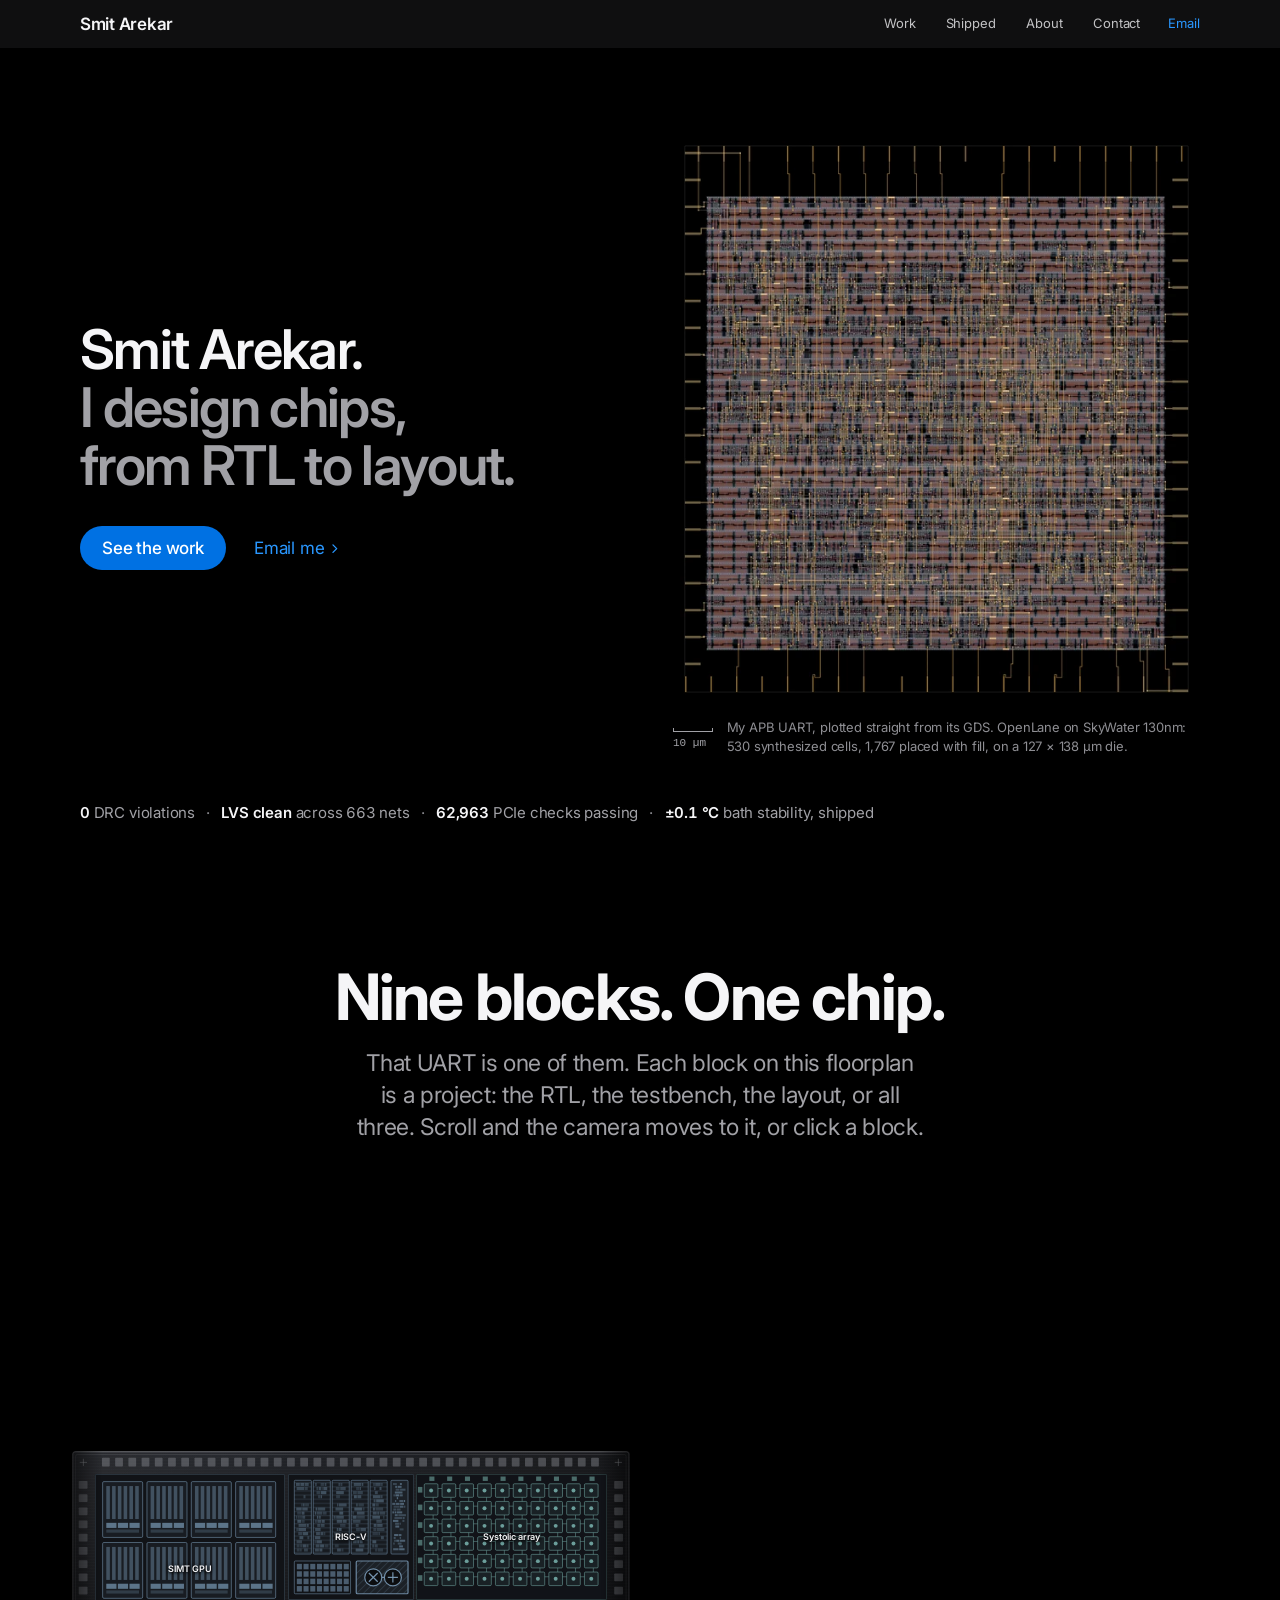
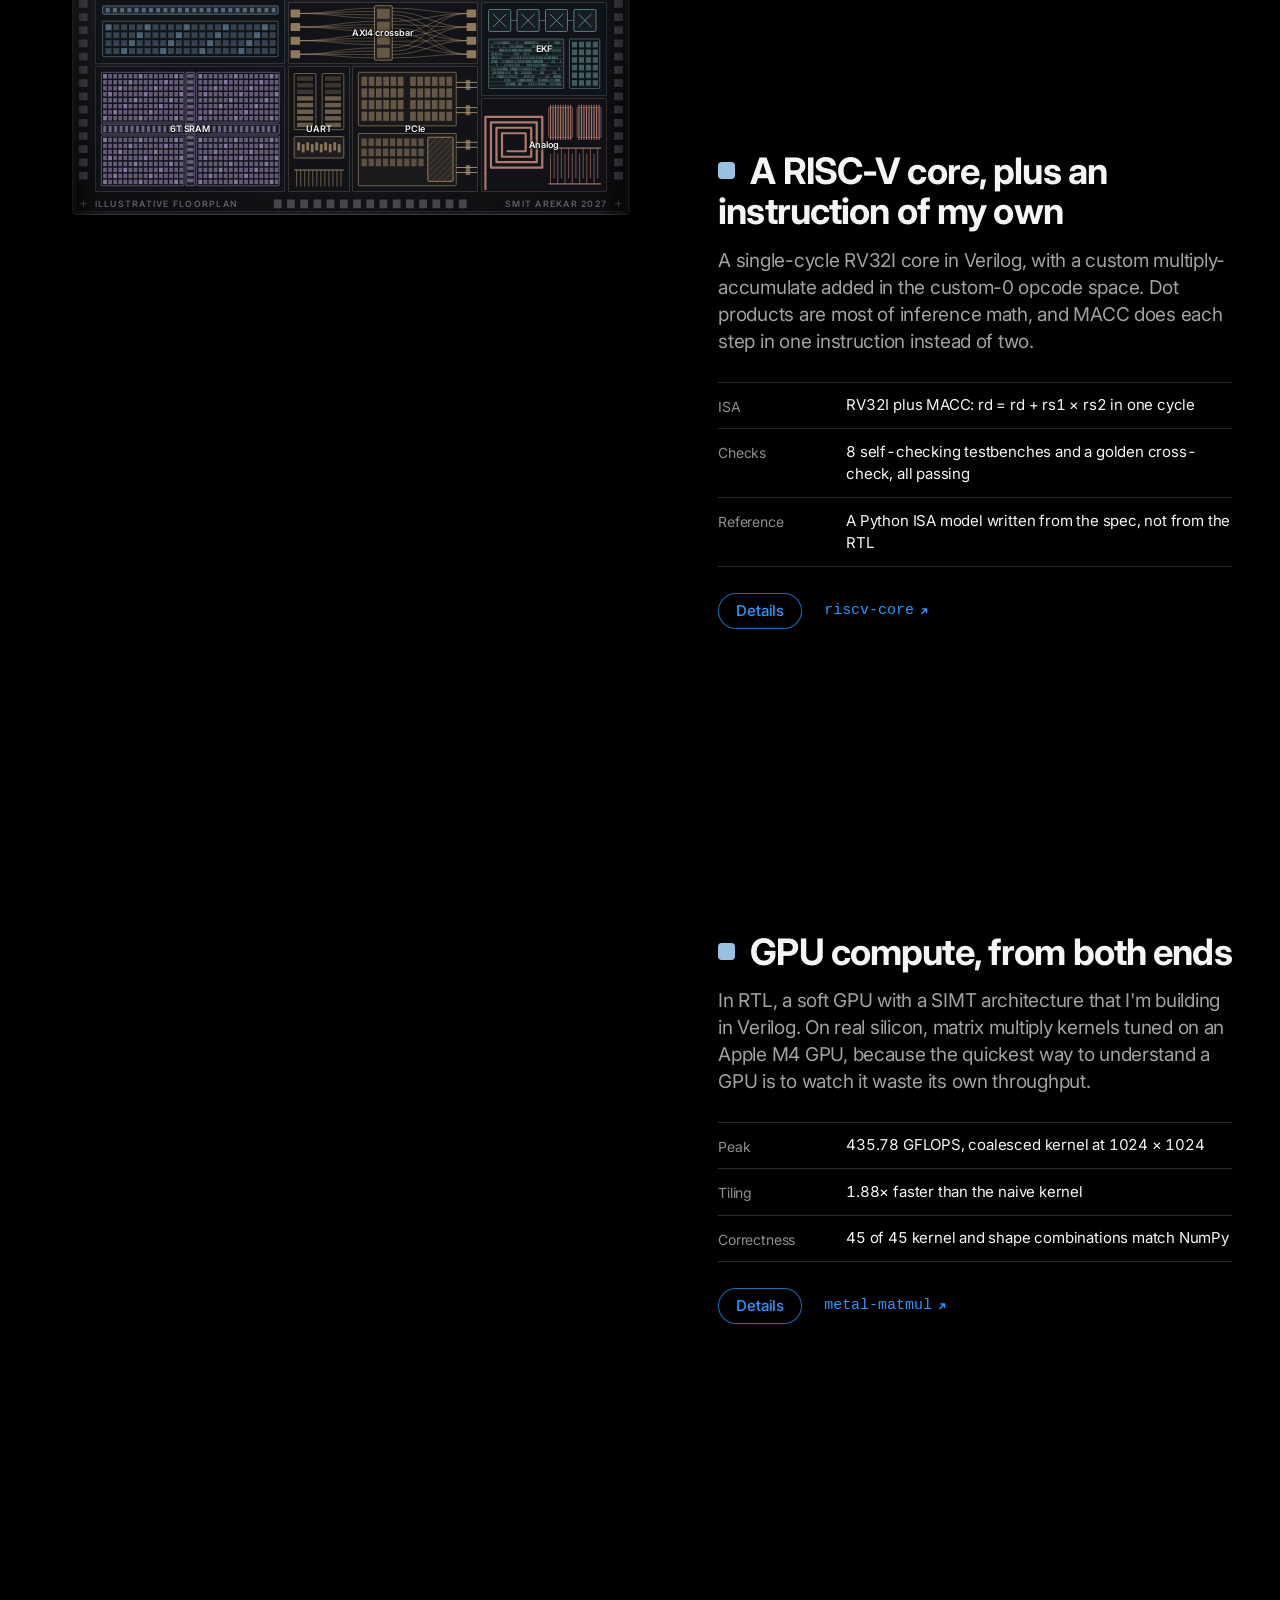
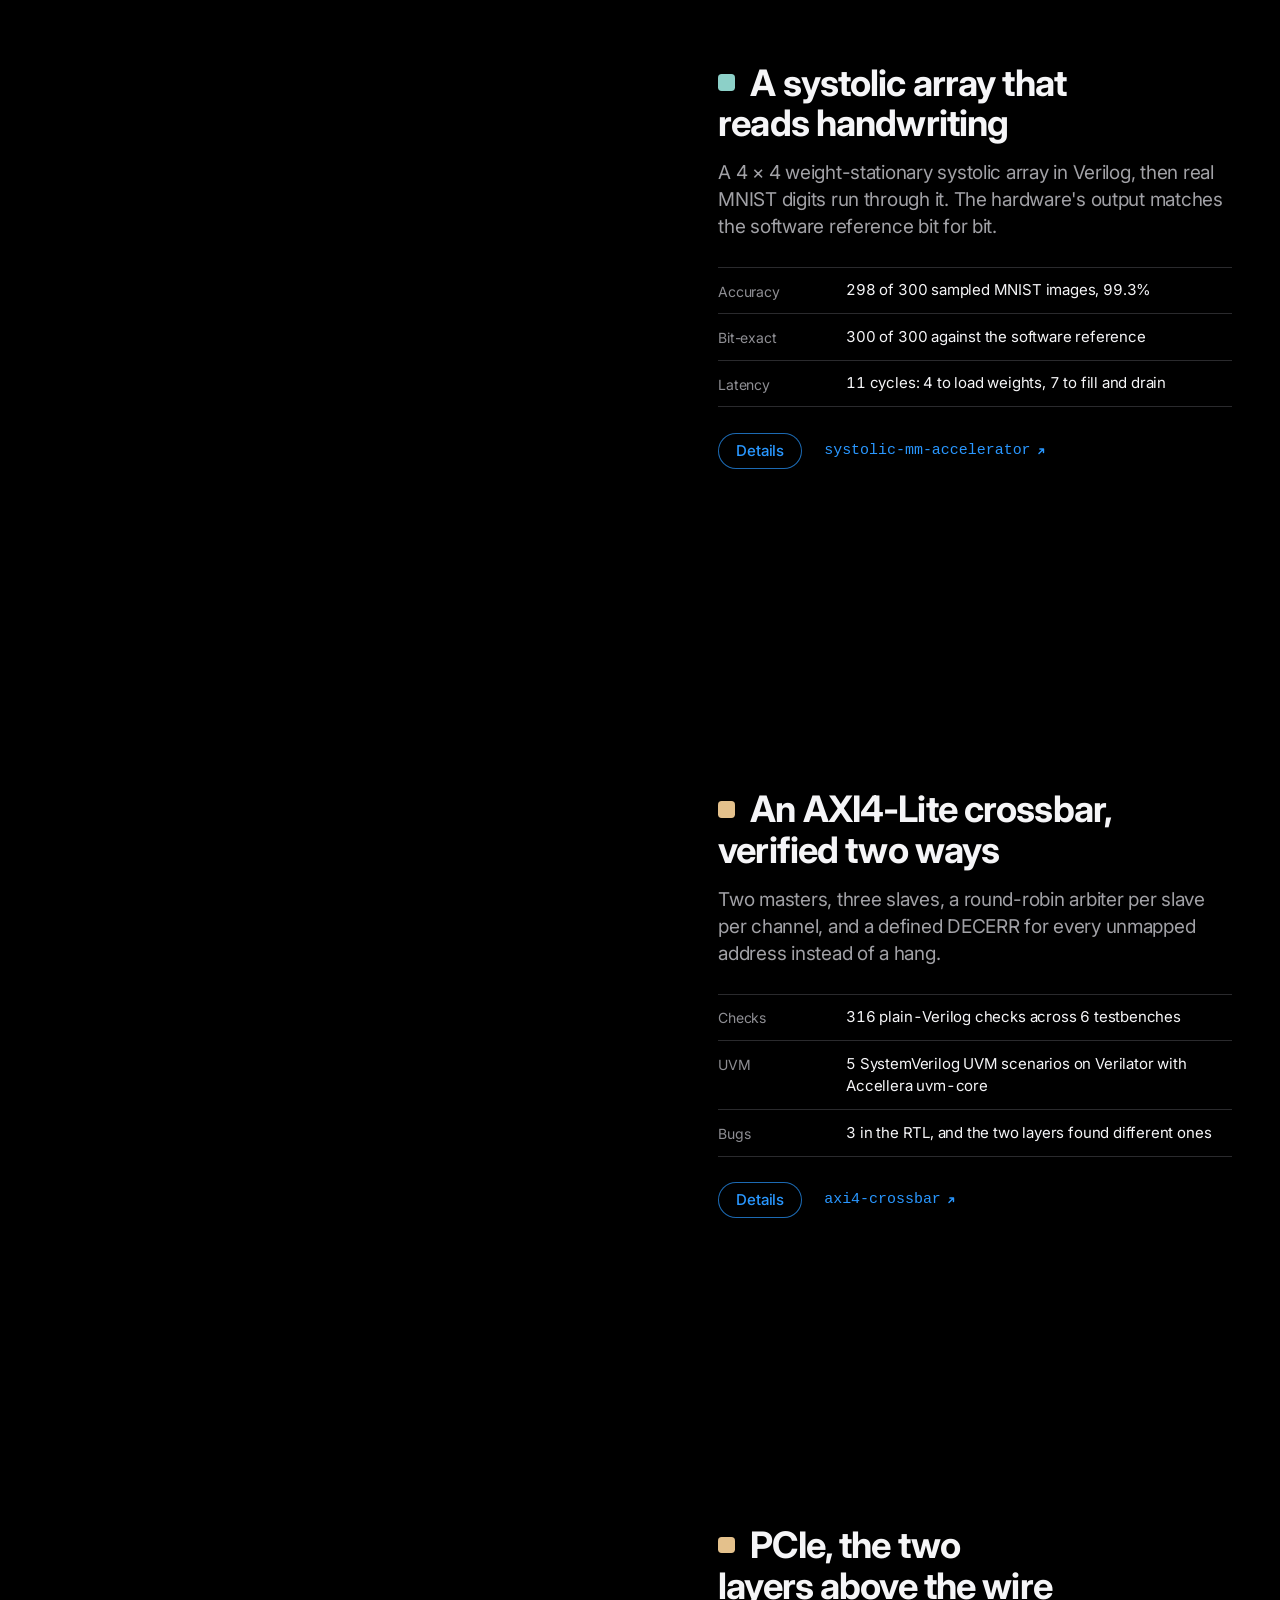
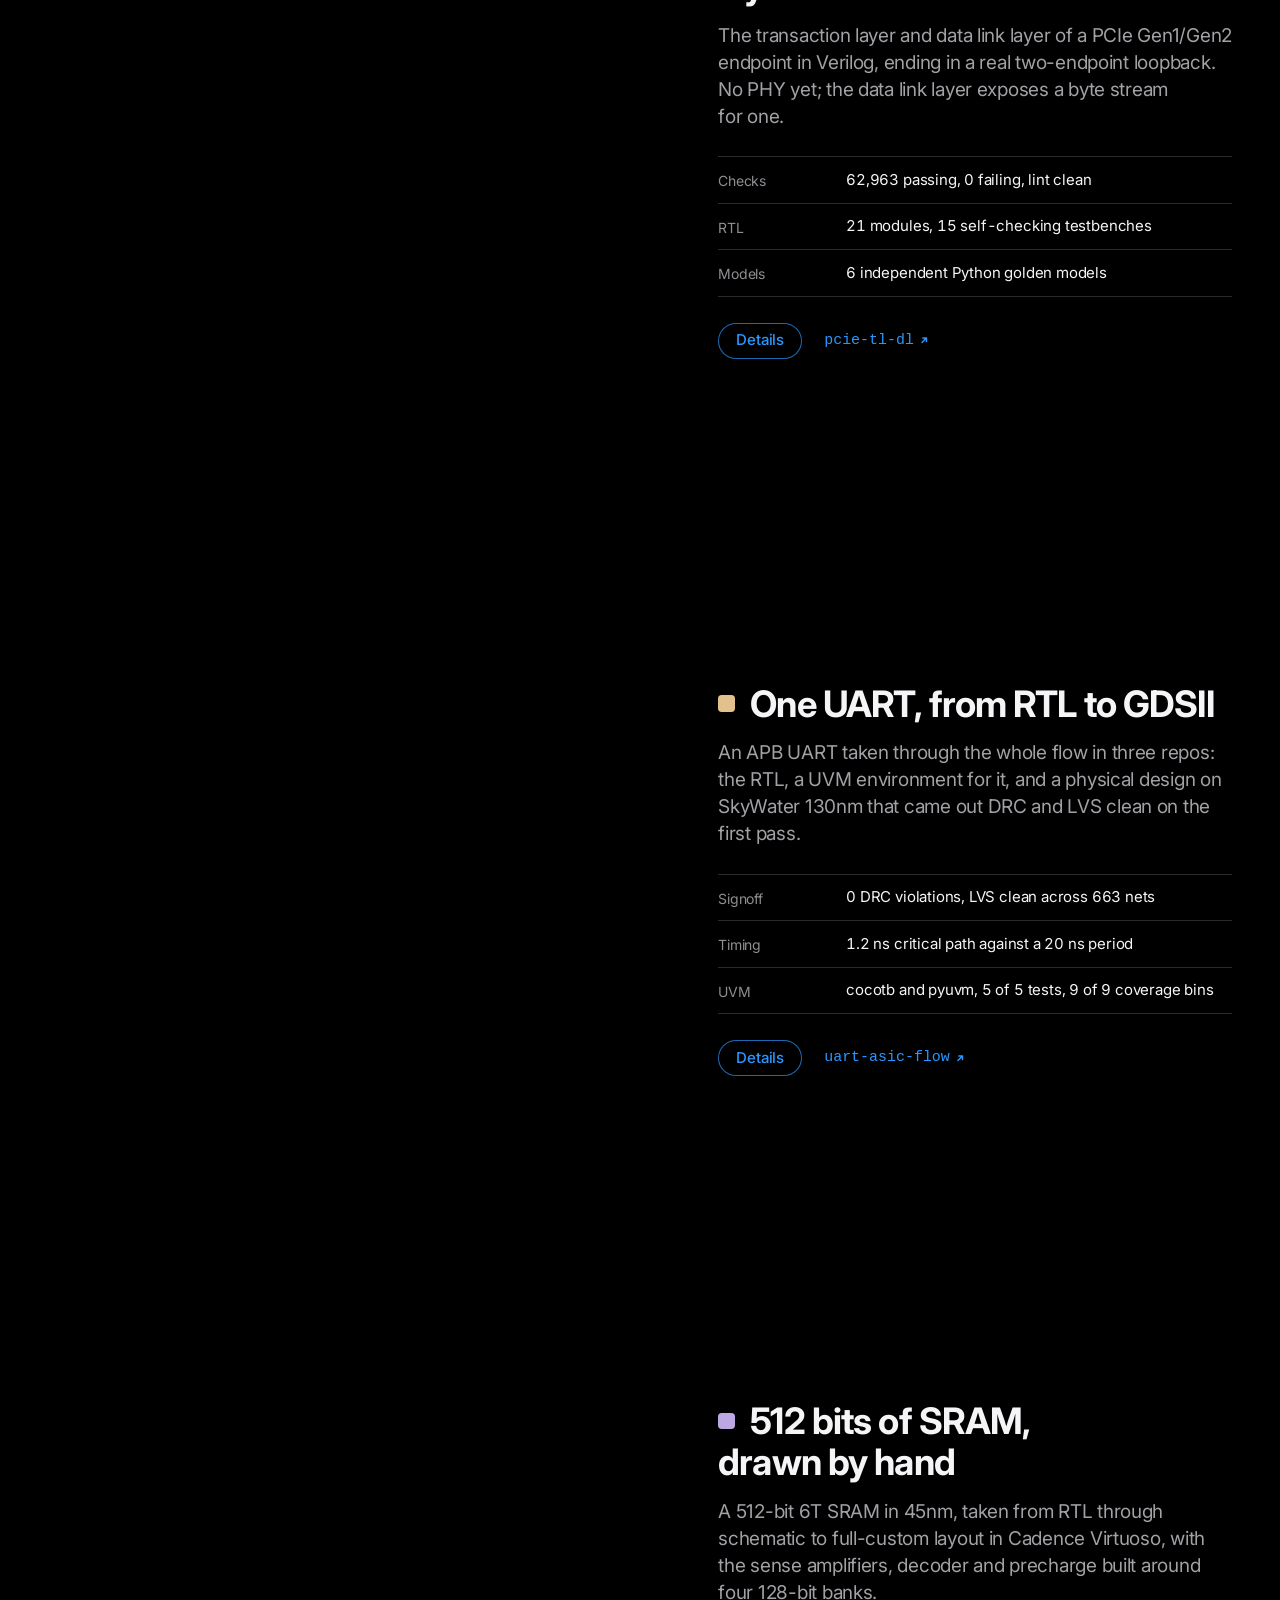
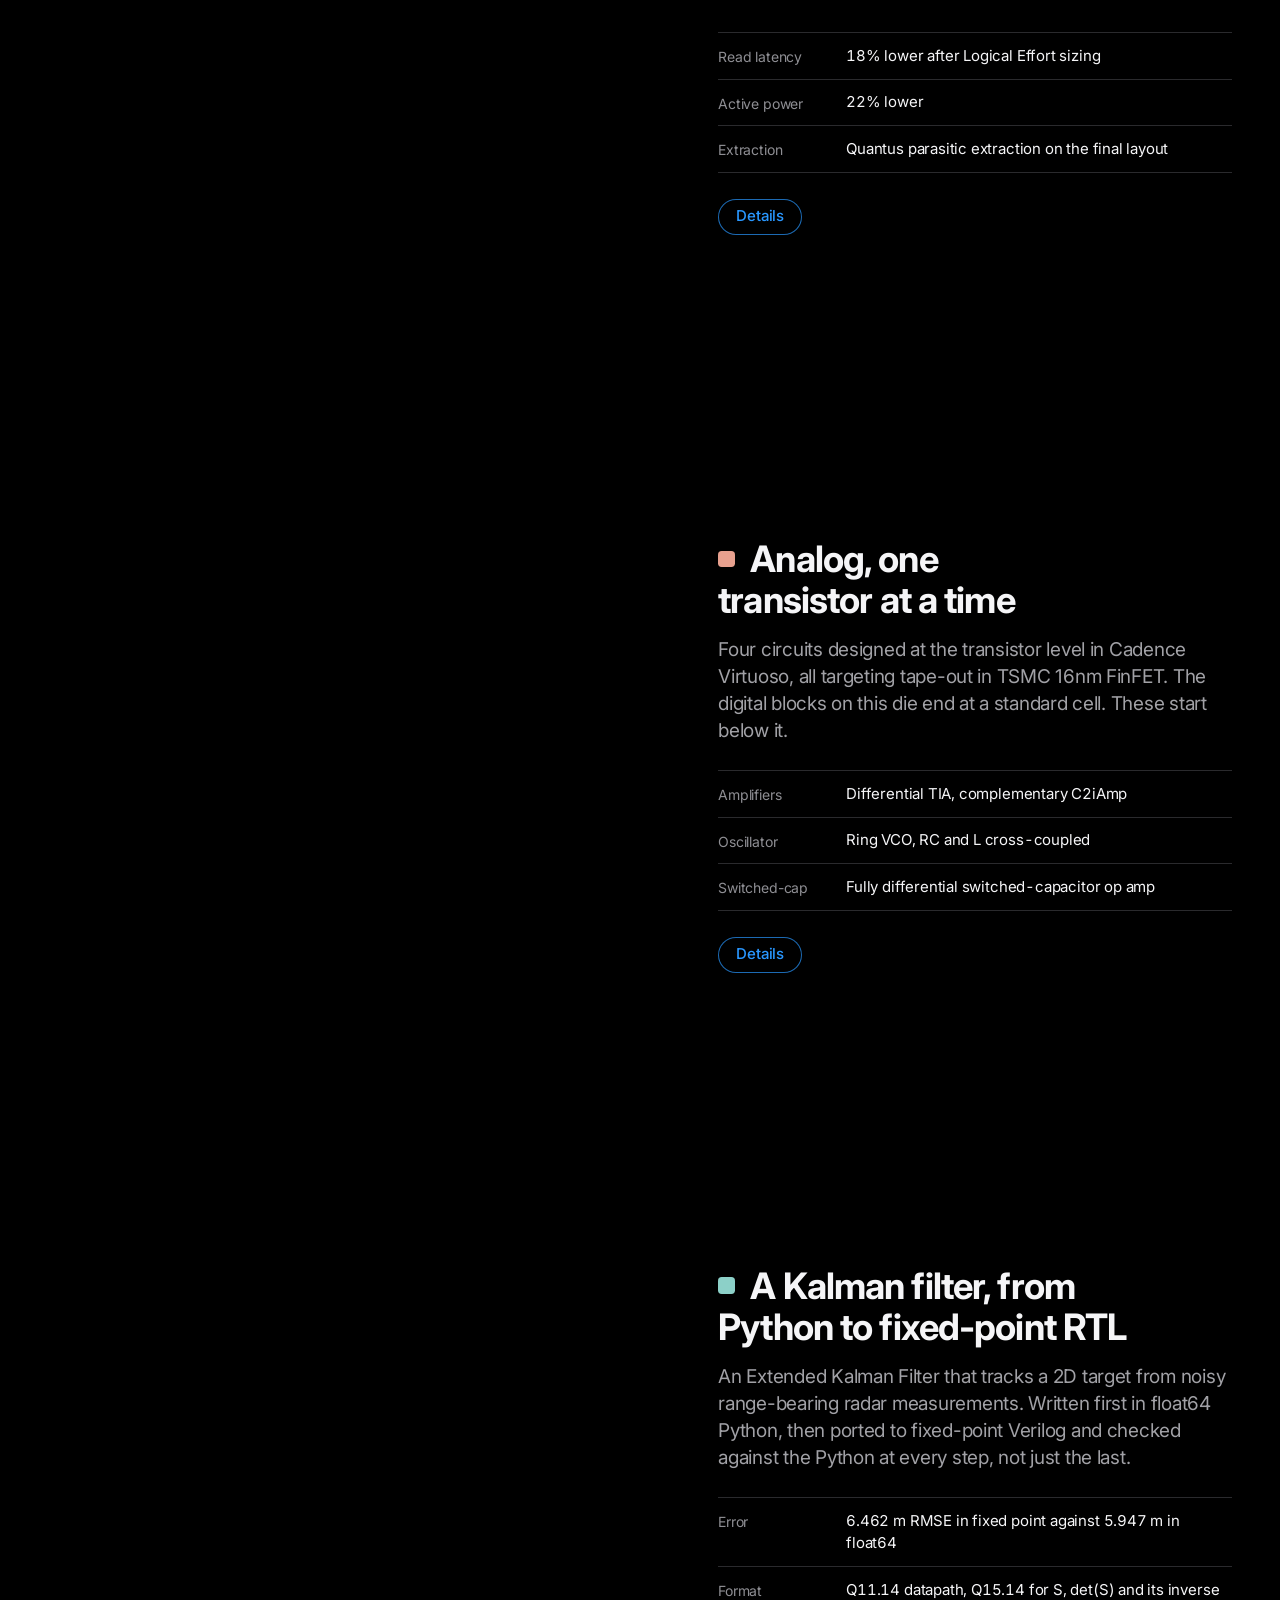
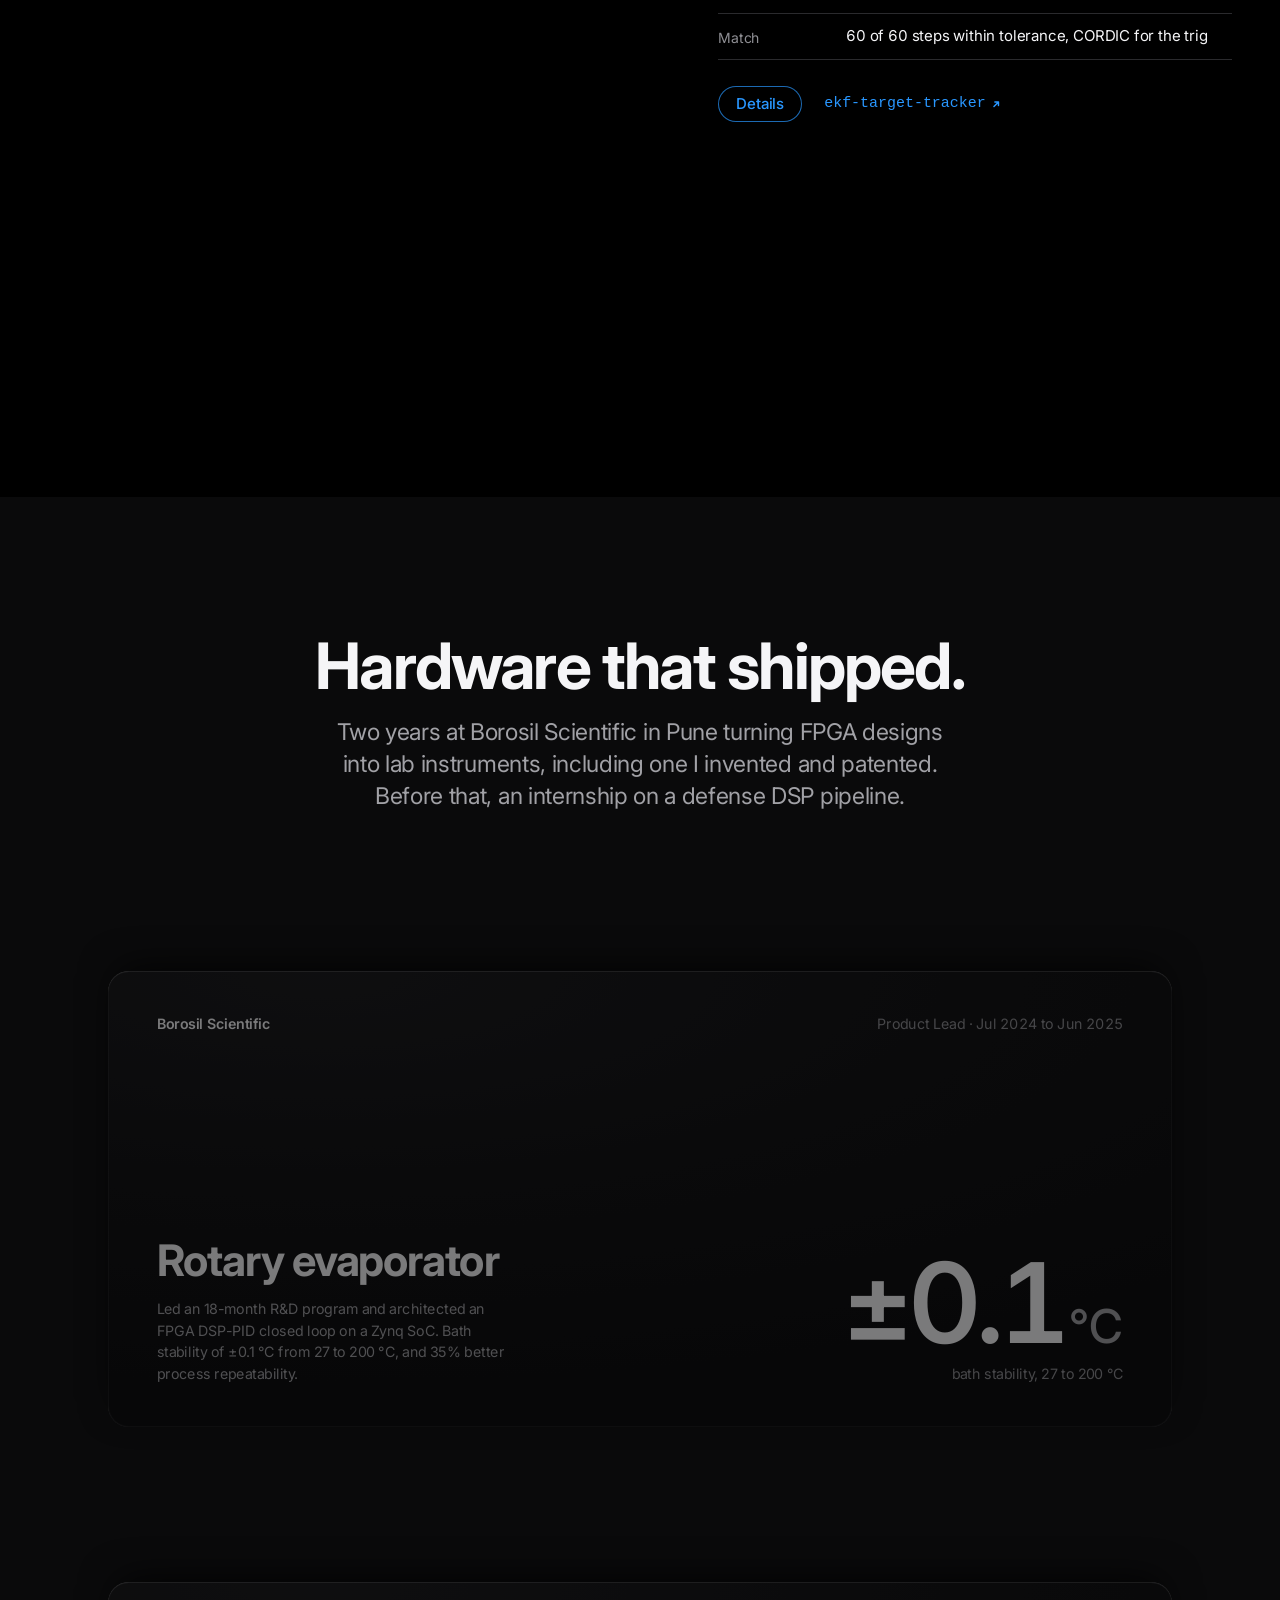
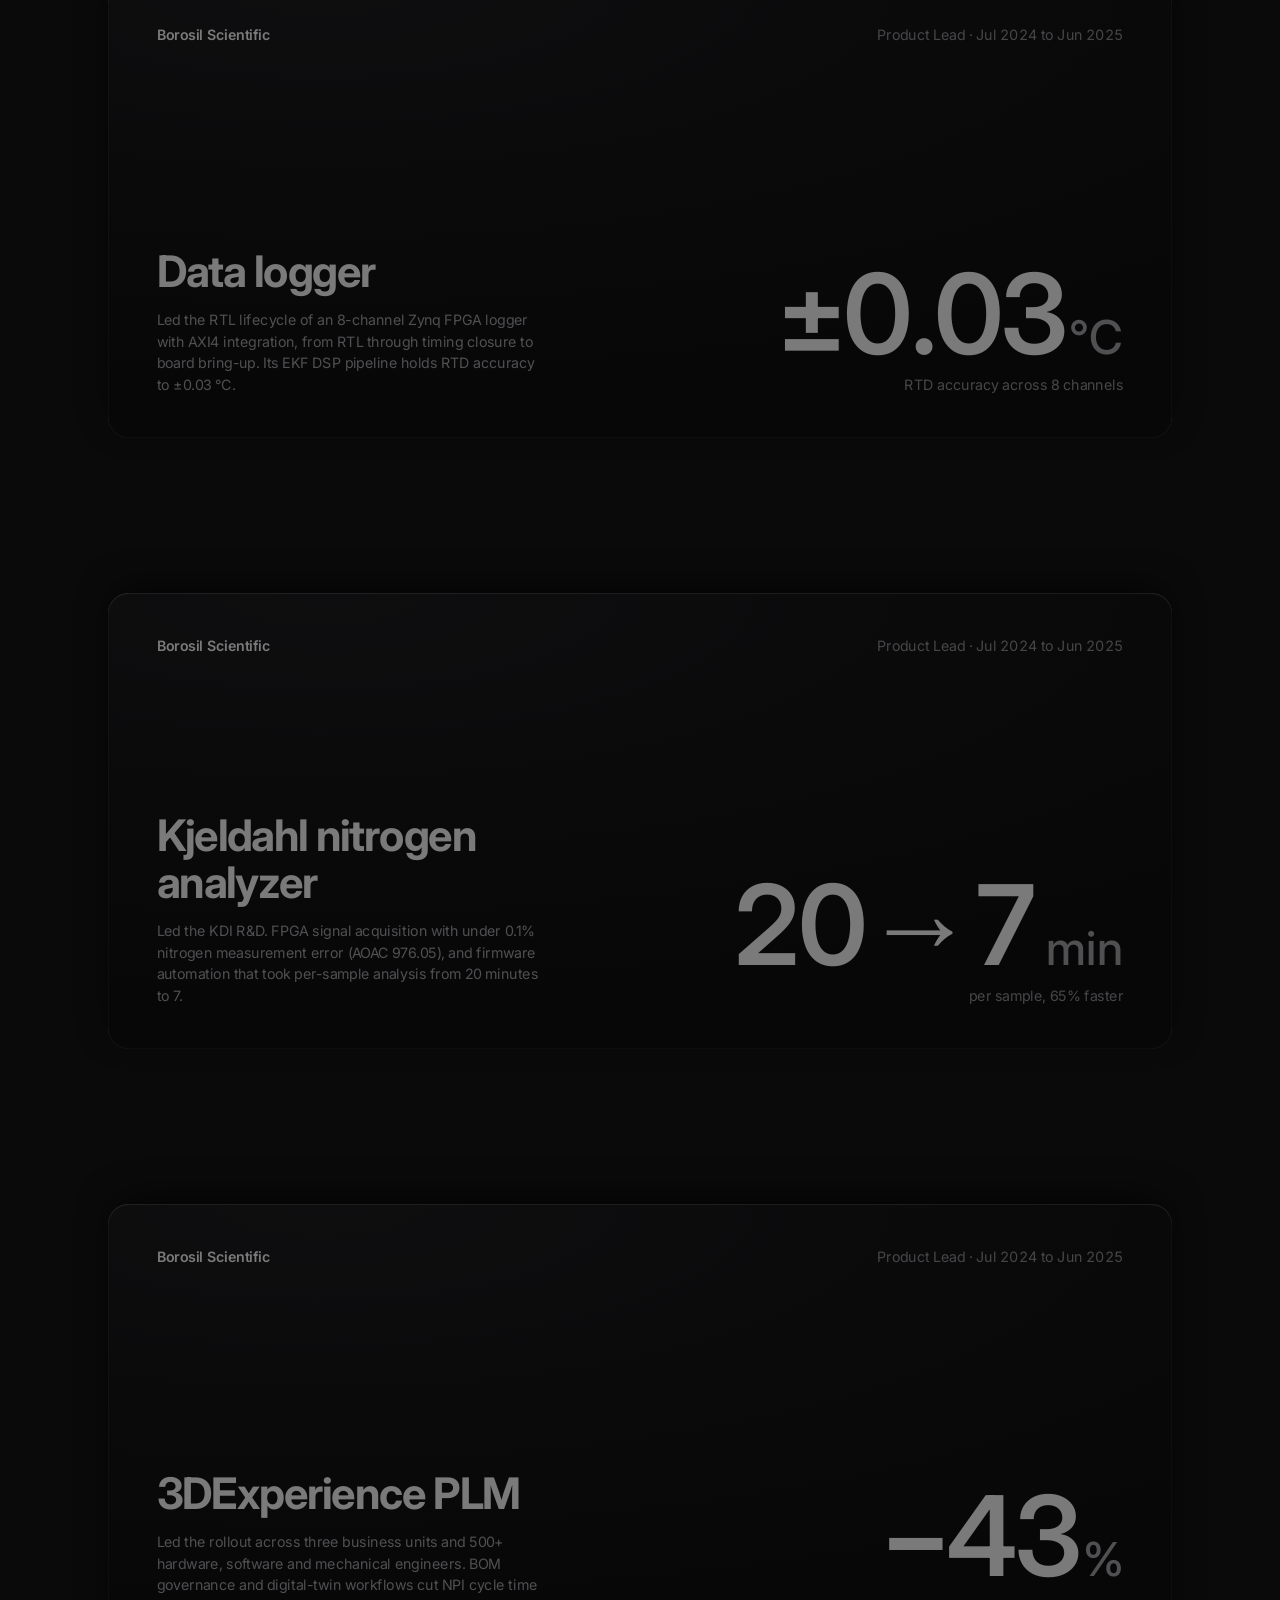
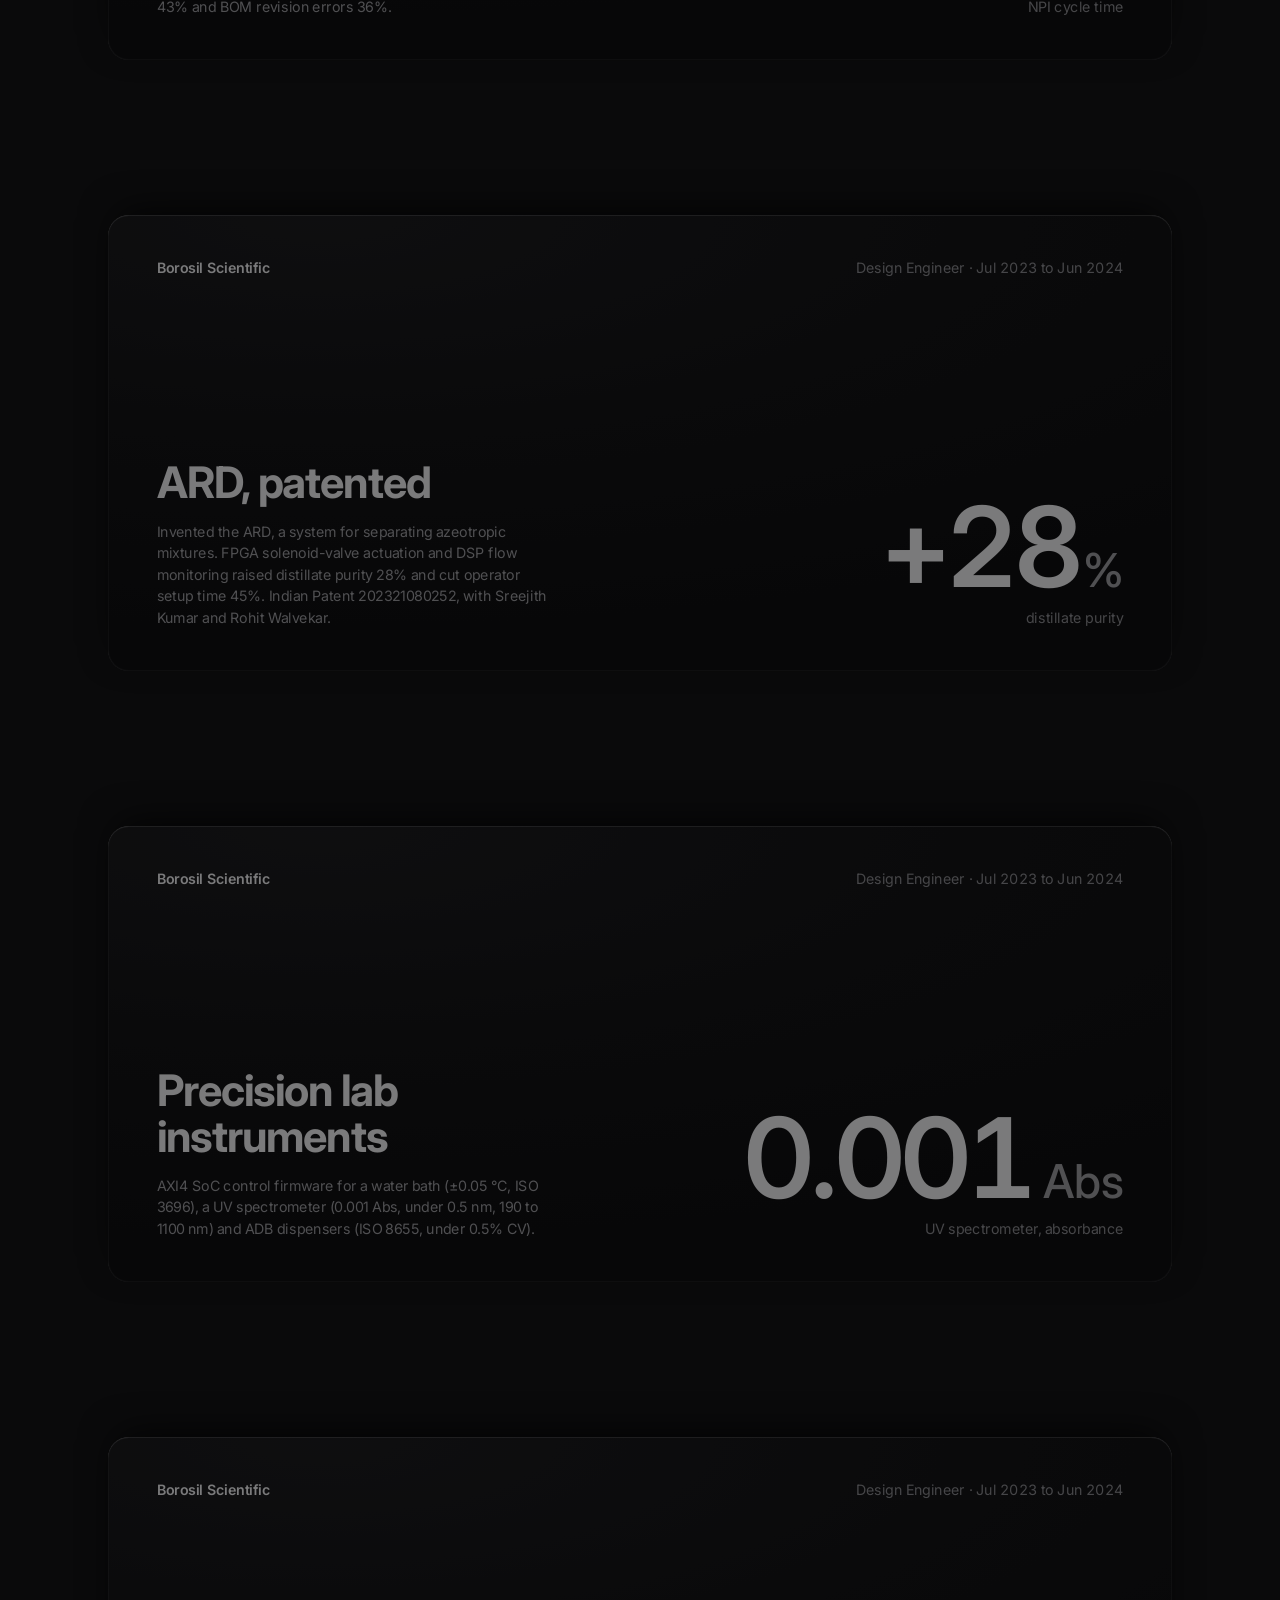
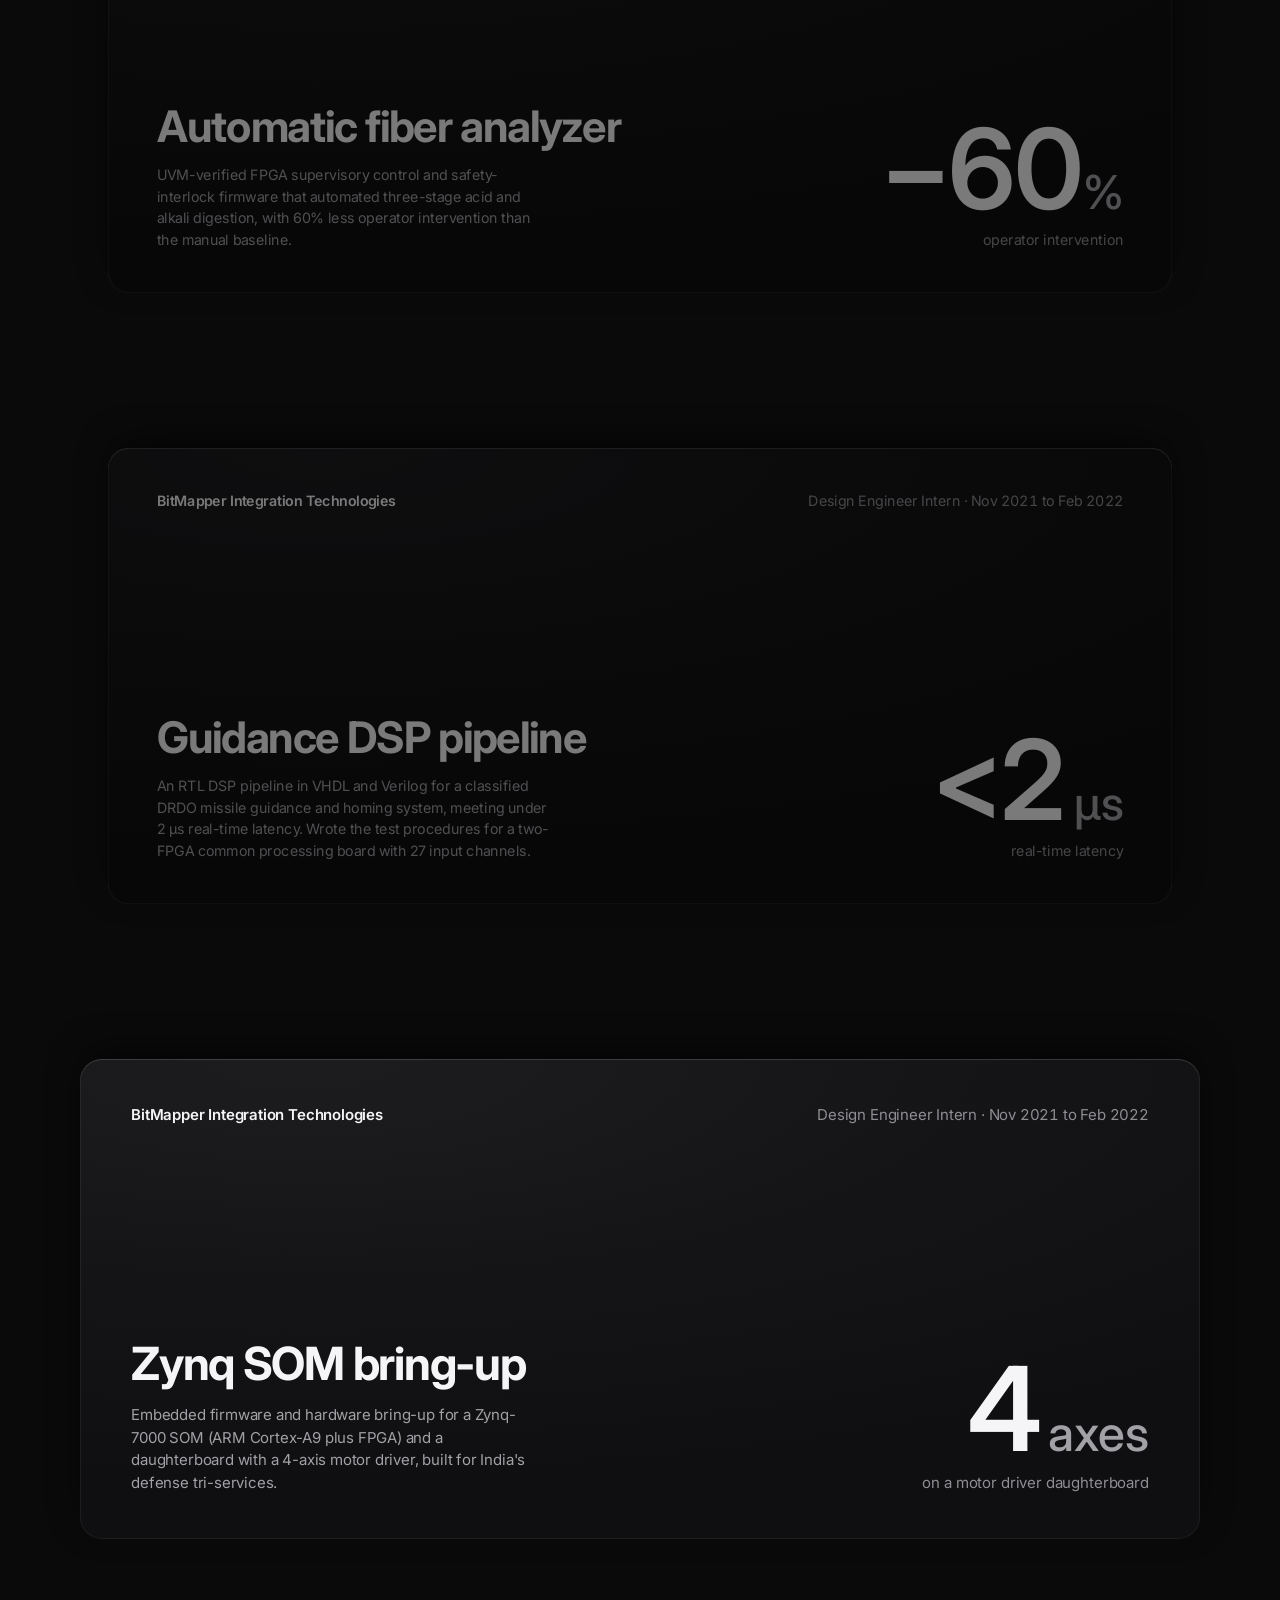
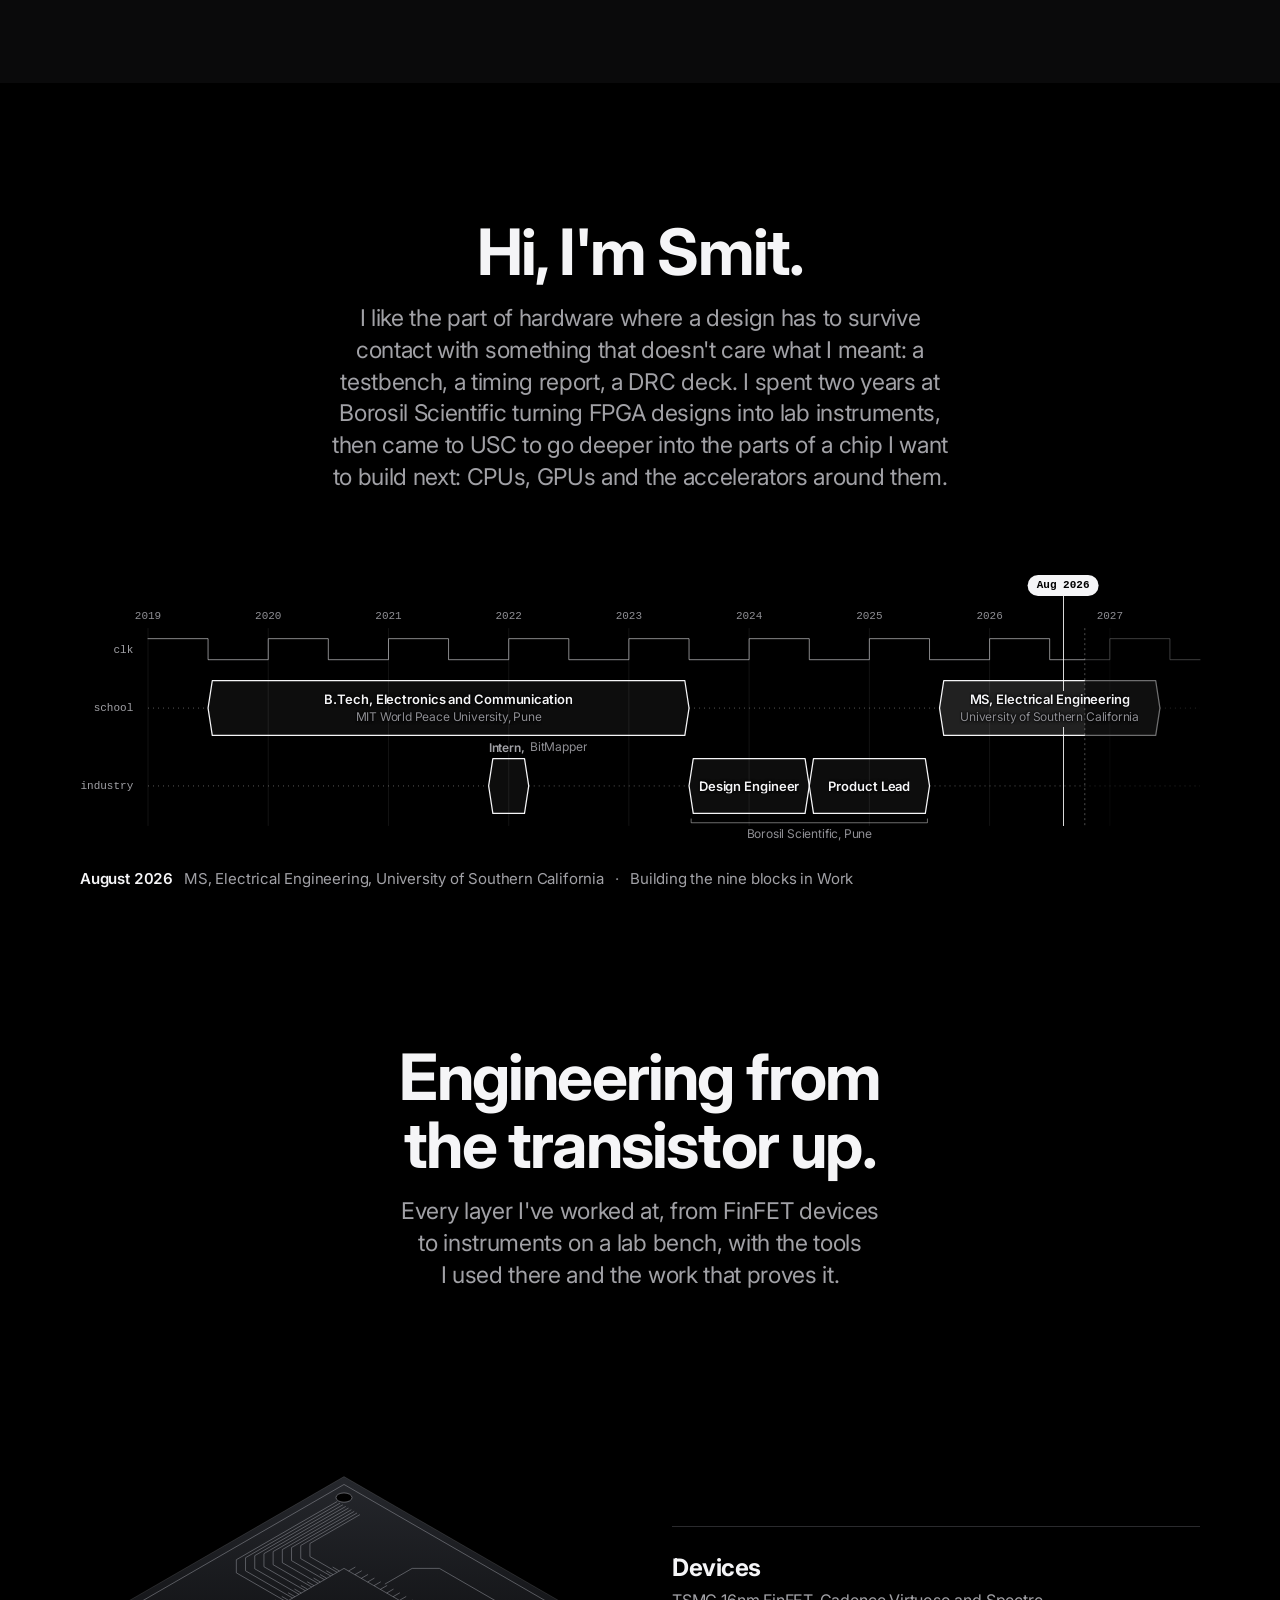
==== commit 57b15816: "Shipped: a deck of cards that settles on the next one The spines are gone. The nine products are now" ====
--- a/index.html
+++ b/index.html
@@ -376,79 +376,52 @@
       <p class="lead">Two years at Borosil Scientific in Pune turning FPGA designs into lab instruments, including one I invented and patented. Before that, an internship on a defense DSP pipeline.</p>
     </header>
 
-    <div class="spine-run" id="spine-run">
-      <div class="spine-stage">
-        <ul class="sp-key" aria-hidden="true">
-          <li data-role="pl"><b>Borosil</b> Product Lead, Jul 2024 to Jun 2025</li>
-          <li data-role="de"><b>Borosil</b> Design Engineer, Jul 2023 to Jun 2024</li>
-          <li data-role="bm"><b>BitMapper</b> Design Engineer Intern, Nov 2021 to Feb 2022</li>
-        </ul>
-        <div class="spines" id="spines">
-          <article class="spine open" data-role="pl" aria-labelledby="sp-rotovap">
-            <button class="sp-hit" type="button" aria-expanded="true" aria-controls="sp-body-rotovap"><span class="sp-vname">Rotary evaporator</span><span class="sp-vnum">±0.1&nbsp;°C</span></button>
-            <div class="sp-open" id="sp-body-rotovap">
-              <div class="sp-top"><p class="sp-role"><b>Borosil Scientific</b> · Product Lead · <span class="sp-when">Jul 2024 to Jun 2025</span></p><h3 class="sp-name" id="sp-rotovap">Rotary evaporator</h3></div>
-              <div class="sp-bottom"><p class="sp-num">±0.1<small>°C</small></p><p class="sp-label">bath stability, 27 to 200&nbsp;°C</p><p class="sp-desc">Led an 18-month R&amp;D program and architected an FPGA DSP-PID closed loop on a Zynq SoC. Bath stability of ±0.1&nbsp;°C from 27 to 200&nbsp;°C, and 35% better process repeatability.</p></div>
-            </div>
-          </article>
-          <article class="spine" data-role="pl" aria-labelledby="sp-logger">
-            <button class="sp-hit" type="button" aria-expanded="false" aria-controls="sp-body-logger"><span class="sp-vname">Data logger</span><span class="sp-vnum">±0.03&nbsp;°C</span></button>
-            <div class="sp-open" id="sp-body-logger">
-              <div class="sp-top"><p class="sp-role"><b>Borosil Scientific</b> · Product Lead · <span class="sp-when">Jul 2024 to Jun 2025</span></p><h3 class="sp-name" id="sp-logger">Data logger</h3></div>
-              <div class="sp-bottom"><p class="sp-num">±0.03<small>°C</small></p><p class="sp-label">RTD accuracy across 8 channels</p><p class="sp-desc">Led the RTL lifecycle of an 8-channel Zynq FPGA logger with AXI4 integration, from RTL through timing closure to board bring-up. Its EKF DSP pipeline holds RTD accuracy to ±0.03&nbsp;°C.</p></div>
-            </div>
-          </article>
-          <article class="spine" data-role="pl" aria-labelledby="sp-kjeldahl">
-            <button class="sp-hit" type="button" aria-expanded="false" aria-controls="sp-body-kjeldahl"><span class="sp-vname">Kjeldahl nitrogen analyzer</span><span class="sp-vnum">20→7&nbsp;min</span></button>
-            <div class="sp-open" id="sp-body-kjeldahl">
-              <div class="sp-top"><p class="sp-role"><b>Borosil Scientific</b> · Product Lead · <span class="sp-when">Jul 2024 to Jun 2025</span></p><h3 class="sp-name" id="sp-kjeldahl">Kjeldahl nitrogen analyzer</h3></div>
-              <div class="sp-bottom"><p class="sp-num">20→7<small>min</small></p><p class="sp-label">per sample, 65% faster</p><p class="sp-desc">Led the KDI R&amp;D. FPGA signal acquisition with under 0.1% nitrogen measurement error (AOAC 976.05), and firmware automation that took per-sample analysis from 20&nbsp;minutes to 7.</p></div>
-            </div>
-          </article>
-          <article class="spine" data-role="pl" aria-labelledby="sp-plm">
-            <button class="sp-hit" type="button" aria-expanded="false" aria-controls="sp-body-plm"><span class="sp-vname">3DExperience PLM</span><span class="sp-vnum">−43&nbsp;%</span></button>
-            <div class="sp-open" id="sp-body-plm">
-              <div class="sp-top"><p class="sp-role"><b>Borosil Scientific</b> · Product Lead · <span class="sp-when">Jul 2024 to Jun 2025</span></p><h3 class="sp-name" id="sp-plm">3DExperience PLM</h3></div>
-              <div class="sp-bottom"><p class="sp-num">−43<small>%</small></p><p class="sp-label">NPI cycle time</p><p class="sp-desc">Led the rollout across three business units and 500+ hardware, software and mechanical engineers. BOM governance and digital-twin workflows cut NPI cycle time 43% and BOM revision errors 36%.</p></div>
-            </div>
-          </article>
-          <article class="spine gap" data-role="de" aria-labelledby="sp-ard">
-            <button class="sp-hit" type="button" aria-expanded="false" aria-controls="sp-body-ard"><span class="sp-vname">ARD, patented</span><span class="sp-vnum">+28&nbsp;%</span></button>
-            <div class="sp-open" id="sp-body-ard">
-              <div class="sp-top"><p class="sp-role"><b>Borosil Scientific</b> · Design Engineer · <span class="sp-when">Jul 2023 to Jun 2024</span></p><h3 class="sp-name" id="sp-ard">ARD, patented</h3></div>
-              <div class="sp-bottom"><p class="sp-num">+28<small>%</small></p><p class="sp-label">distillate purity</p><p class="sp-desc">Invented the ARD, a system for separating azeotropic mixtures. FPGA solenoid-valve actuation and DSP flow monitoring raised distillate purity 28% and cut operator setup time 45%. Indian Patent 202321080252, with Sreejith Kumar and Rohit Walvekar.</p></div>
-            </div>
-          </article>
-          <article class="spine" data-role="de" aria-labelledby="sp-precision">
-            <button class="sp-hit" type="button" aria-expanded="false" aria-controls="sp-body-precision"><span class="sp-vname">Precision lab instruments</span><span class="sp-vnum">0.001&nbsp;Abs</span></button>
-            <div class="sp-open" id="sp-body-precision">
-              <div class="sp-top"><p class="sp-role"><b>Borosil Scientific</b> · Design Engineer · <span class="sp-when">Jul 2023 to Jun 2024</span></p><h3 class="sp-name" id="sp-precision">Precision lab instruments</h3></div>
-              <div class="sp-bottom"><p class="sp-num">0.001<small>Abs</small></p><p class="sp-label">UV spectrometer, absorbance</p><p class="sp-desc">AXI4 SoC control firmware for a water bath (±0.05&nbsp;°C, ISO 3696), a UV spectrometer (0.001 Abs, under 0.5&nbsp;nm, 190 to 1100&nbsp;nm) and ADB dispensers (ISO 8655, under 0.5% CV).</p></div>
-            </div>
-          </article>
-          <article class="spine" data-role="de" aria-labelledby="sp-fiber">
-            <button class="sp-hit" type="button" aria-expanded="false" aria-controls="sp-body-fiber"><span class="sp-vname">Automatic fiber analyzer</span><span class="sp-vnum">−60&nbsp;%</span></button>
-            <div class="sp-open" id="sp-body-fiber">
-              <div class="sp-top"><p class="sp-role"><b>Borosil Scientific</b> · Design Engineer · <span class="sp-when">Jul 2023 to Jun 2024</span></p><h3 class="sp-name" id="sp-fiber">Automatic fiber analyzer</h3></div>
-              <div class="sp-bottom"><p class="sp-num">−60<small>%</small></p><p class="sp-label">operator intervention</p><p class="sp-desc">UVM-verified FPGA supervisory control and safety-interlock firmware that automated three-stage acid and alkali digestion, with 60% less operator intervention than the manual baseline.</p></div>
-            </div>
-          </article>
-          <article class="spine gap" data-role="bm" aria-labelledby="sp-guidance">
-            <button class="sp-hit" type="button" aria-expanded="false" aria-controls="sp-body-guidance"><span class="sp-vname">Guidance DSP pipeline</span><span class="sp-vnum">&lt;2&nbsp;µs</span></button>
-            <div class="sp-open" id="sp-body-guidance">
-              <div class="sp-top"><p class="sp-role"><b>BitMapper Integration Technologies</b> · Design Engineer Intern · <span class="sp-when">Nov 2021 to Feb 2022</span></p><h3 class="sp-name" id="sp-guidance">Guidance DSP pipeline</h3></div>
-              <div class="sp-bottom"><p class="sp-num">&lt;2<small>µs</small></p><p class="sp-label">real-time latency</p><p class="sp-desc">An RTL DSP pipeline in VHDL and Verilog for a classified DRDO missile guidance and homing system, meeting under 2&nbsp;µs real-time latency. Wrote the test procedures for a two-FPGA common processing board with 27 input channels.</p></div>
-            </div>
-          </article>
-          <article class="spine" data-role="bm" aria-labelledby="sp-som">
-            <button class="sp-hit" type="button" aria-expanded="false" aria-controls="sp-body-som"><span class="sp-vname">Zynq SOM bring-up</span><span class="sp-vnum">4&nbsp;axes</span></button>
-            <div class="sp-open" id="sp-body-som">
-              <div class="sp-top"><p class="sp-role"><b>BitMapper Integration Technologies</b> · Design Engineer Intern · <span class="sp-when">Nov 2021 to Feb 2022</span></p><h3 class="sp-name" id="sp-som">Zynq SOM bring-up</h3></div>
-              <div class="sp-bottom"><p class="sp-num">4<small>axes</small></p><p class="sp-label">motor axes driven</p><p class="sp-desc">Embedded firmware and hardware bring-up for a Zynq-7000 SOM (ARM Cortex-A9 plus FPGA) and a daughterboard with a 4-axis motor driver, built for India's defense tri-services.</p></div>
-            </div>
-          </article>
-        </div>
-      </div>
+    <div class="deck" id="deck">
+      <article class="card" style="--i: 0" aria-labelledby="dk-rotovap">
+        <div class="card-top"><p class="card-org">Borosil Scientific</p><p class="card-role">Product Lead · <span class="nw">Jul 2024 to Jun 2025</span></p></div>
+        <div class="card-body"><h3 class="card-name" id="dk-rotovap">Rotary evaporator</h3><p class="card-desc">Led an 18-month R&amp;D program and architected an FPGA DSP-PID closed loop on a Zynq SoC. Bath stability of ±0.1&nbsp;°C from 27 to 200&nbsp;°C, and 35% better process repeatability.</p></div>
+        <p class="card-fig"><span class="card-num">±0.1<small>°C</small></span><span class="card-label">bath stability, 27 to 200&nbsp;°C</span></p>
+      </article>
+      <article class="card" style="--i: 1" aria-labelledby="dk-logger">
+        <div class="card-top"><p class="card-org">Borosil Scientific</p><p class="card-role">Product Lead · <span class="nw">Jul 2024 to Jun 2025</span></p></div>
+        <div class="card-body"><h3 class="card-name" id="dk-logger">Data logger</h3><p class="card-desc">Led the RTL lifecycle of an 8-channel Zynq FPGA logger with AXI4 integration, from RTL through timing closure to board bring-up. Its EKF DSP pipeline holds RTD accuracy to ±0.03&nbsp;°C.</p></div>
+        <p class="card-fig"><span class="card-num">±0.03<small>°C</small></span><span class="card-label">RTD accuracy across 8 channels</span></p>
+      </article>
+      <article class="card" style="--i: 2" aria-labelledby="dk-kjeldahl">
+        <div class="card-top"><p class="card-org">Borosil Scientific</p><p class="card-role">Product Lead · <span class="nw">Jul 2024 to Jun 2025</span></p></div>
+        <div class="card-body"><h3 class="card-name" id="dk-kjeldahl">Kjeldahl nitrogen analyzer</h3><p class="card-desc">Led the KDI R&amp;D. FPGA signal acquisition with under 0.1% nitrogen measurement error (AOAC 976.05), and firmware automation that took per-sample analysis from 20&nbsp;minutes to 7.</p></div>
+        <p class="card-fig"><span class="card-num"><span aria-hidden="true">20→7<small class="w">min</small></span><span class="vh">20 to 7 minutes</span></span><span class="card-label">per sample, 65% faster</span></p>
+      </article>
+      <article class="card" style="--i: 3" aria-labelledby="dk-plm">
+        <div class="card-top"><p class="card-org">Borosil Scientific</p><p class="card-role">Product Lead · <span class="nw">Jul 2024 to Jun 2025</span></p></div>
+        <div class="card-body"><h3 class="card-name" id="dk-plm">3DExperience PLM</h3><p class="card-desc">Led the rollout across three business units and 500+ hardware, software and mechanical engineers. BOM governance and digital-twin workflows cut NPI cycle time 43% and BOM revision errors 36%.</p></div>
+        <p class="card-fig"><span class="card-num">−43<small>%</small></span><span class="card-label">NPI cycle time</span></p>
+      </article>
+      <article class="card" style="--i: 4" aria-labelledby="dk-ard">
+        <div class="card-top"><p class="card-org">Borosil Scientific</p><p class="card-role">Design Engineer · <span class="nw">Jul 2023 to Jun 2024</span></p></div>
+        <div class="card-body"><h3 class="card-name" id="dk-ard">ARD, patented</h3><p class="card-desc">Invented the ARD, a system for separating azeotropic mixtures. FPGA solenoid-valve actuation and DSP flow monitoring raised distillate purity 28% and cut operator setup time 45%. Indian Patent 202321080252, with Sreejith Kumar and Rohit Walvekar.</p></div>
+        <p class="card-fig"><span class="card-num">+28<small>%</small></span><span class="card-label">distillate purity</span></p>
+      </article>
+      <article class="card" style="--i: 5" aria-labelledby="dk-precision">
+        <div class="card-top"><p class="card-org">Borosil Scientific</p><p class="card-role">Design Engineer · <span class="nw">Jul 2023 to Jun 2024</span></p></div>
+        <div class="card-body"><h3 class="card-name" id="dk-precision">Precision lab instruments</h3><p class="card-desc">AXI4 SoC control firmware for a water bath (±0.05&nbsp;°C, ISO 3696), a UV spectrometer (0.001 Abs, under 0.5&nbsp;nm, 190 to 1100&nbsp;nm) and ADB dispensers (ISO 8655, under 0.5% CV).</p></div>
+        <p class="card-fig"><span class="card-num">0.001<small class="w">Abs</small></span><span class="card-label">UV spectrometer, absorbance</span></p>
+      </article>
+      <article class="card" style="--i: 6" aria-labelledby="dk-fiber">
+        <div class="card-top"><p class="card-org">Borosil Scientific</p><p class="card-role">Design Engineer · <span class="nw">Jul 2023 to Jun 2024</span></p></div>
+        <div class="card-body"><h3 class="card-name" id="dk-fiber">Automatic fiber analyzer</h3><p class="card-desc">UVM-verified FPGA supervisory control and safety-interlock firmware that automated three-stage acid and alkali digestion, with 60% less operator intervention than the manual baseline.</p></div>
+        <p class="card-fig"><span class="card-num">−60<small>%</small></span><span class="card-label">operator intervention</span></p>
+      </article>
+      <article class="card" style="--i: 7" aria-labelledby="dk-guidance">
+        <div class="card-top"><p class="card-org">BitMapper Integration Technologies</p><p class="card-role">Design Engineer Intern · <span class="nw">Nov 2021 to Feb 2022</span></p></div>
+        <div class="card-body"><h3 class="card-name" id="dk-guidance">Guidance DSP pipeline</h3><p class="card-desc">An RTL DSP pipeline in VHDL and Verilog for a classified DRDO missile guidance and homing system, meeting under 2&nbsp;µs real-time latency. Wrote the test procedures for a two-FPGA common processing board with 27 input channels.</p></div>
+        <p class="card-fig"><span class="card-num">&lt;2<small class="w">µs</small></span><span class="card-label">real-time latency</span></p>
+      </article>
+      <article class="card" style="--i: 8" aria-labelledby="dk-som">
+        <div class="card-top"><p class="card-org">BitMapper Integration Technologies</p><p class="card-role">Design Engineer Intern · <span class="nw">Nov 2021 to Feb 2022</span></p></div>
+        <div class="card-body"><h3 class="card-name" id="dk-som">Zynq SOM bring-up</h3><p class="card-desc">Embedded firmware and hardware bring-up for a Zynq-7000 SOM (ARM Cortex-A9 plus FPGA) and a daughterboard with a 4-axis motor driver, built for India's defense tri-services.</p></div>
+        <p class="card-fig"><span class="card-num">4<small class="w">axes</small></span><span class="card-label">on a motor driver daughterboard</span></p>
+      </article>
     </div>
   </section>
 
--- a/css/site.css
+++ b/css/site.css
@@ -604,135 +604,62 @@
 .figure--photo img { background: #000; }
 .figure figcaption { margin-top: 0.65rem; color: var(--text-3); font-size: 0.8125rem; }
 
-/* ---------------------------------------------------------------- Shipped: nine spines, opened in turn */
+/* ---------------------------------------------------------------- Shipped: a deck of nine cards */
 
 .shipped { padding: clamp(96px, 15vh, 176px) 0 clamp(32px, 6vh, 72px); background: var(--bg-2); }
+.nw { white-space: nowrap; }
 .sep { margin: 0 0.3em; }
 
-/* The run is the scroll distance; the stage pins under the nav while scrolling opens each spine in turn */
-.spine-run { position: relative; height: calc(100svh + 9 * 42svh); }
-.spine-stage {
+/* Each card sticks a little lower than the one before, so the cards it covers stay behind it as a stack of
+   edges. Scrolling slides the next card up over the last; script steps the covered card back and, when a
+   scroll comes to rest between two cards, finishes the move. Every card is one height, so nothing peeks out
+   underneath, and the last card (eight edges down) still fits the screen. The space between cards is the
+   deck's gap, not card margins: a sticky card keeps its whole margin box inside the deck, so margins would
+   shove the covered cards up out of the stack at the end. The stack (one card plus eight edges) is centered
+   in the space under the nav, and the gap is sized so the next card's top edge shows at the foot of the
+   screen while you read the one before it. */
+.deck {
+  --stack: 9px;
+  --card-h: min(58svh, 480px, calc(100svh - var(--nav-h) - 8 * var(--stack) - 40px));
+  --deck-top: calc(var(--nav-h) + max(20px, (100svh - var(--nav-h) - var(--card-h) - 8 * var(--stack)) / 2));
+  display: flex;
+  flex-direction: column;
+  gap: max(24px, (100svh - var(--nav-h) - var(--card-h) - 8 * var(--stack)) / 2 + var(--stack) - 28px);
+  max-width: calc(1120px + 2 * var(--gutter));
+  margin: max(clamp(40px, 7vh, 72px), var(--deck-top) - var(--nav-h) + 8px) auto 0; /* the heading has cleared the nav when the first card settles */
+  padding: 0 var(--gutter) clamp(48px, 10vh, 112px);
+}
+.card {
   position: sticky;
-  top: var(--nav-h);
-  height: calc(100svh - var(--nav-h));
-  display: flex;
-  flex-direction: column;
-  justify-content: center;
-  gap: 14px;
-  max-width: calc(1120px + 2 * var(--gutter));
-  margin: 0 auto;
-  padding: clamp(16px, 4vh, 40px) var(--gutter);
-}
-.sp-key { display: flex; flex-wrap: wrap; gap: 6px 28px; margin: 0; padding: 0; list-style: none; color: var(--text-3); font-size: 0.8125rem; font-variant-numeric: tabular-nums; }
-.sp-key b { color: var(--text-2); font-weight: 600; transition: color 0.3s ease; }
-.sp-key li { transition: color 0.3s ease; }
-.sp-key li.on, .sp-key li.on b { color: var(--text); }
-
-.spines {
-  --closed: clamp(52px, 5.2vw, 66px);
+  top: calc(var(--deck-top) + var(--i) * var(--stack));
+  display: grid;
+  grid-template-columns: minmax(0, 1.1fr) minmax(0, 1fr);
+  grid-template-rows: auto 1fr;
+  align-items: end;
+  gap: 24px clamp(32px, 5vw, 72px);
+  height: var(--card-h);
+  margin: 0;
+  padding: clamp(28px, 5vh, 52px) clamp(24px, 4vw, 56px);
+  border-radius: 22px;
+  background: radial-gradient(120% 90% at 20% 0%, #1d1d20 0%, #141416 55%, #0f0f11 100%);
+  box-shadow: inset 0 1px 0 rgb(255 255 255 / 0.1), inset 0 0 0 1px rgb(255 255 255 / 0.06), 0 -12px 40px -12px rgb(0 0 0 / 0.9);
+  overflow: hidden;
+  transform-origin: 50% 0;
   container-type: inline-size;
-  display: flex;
-  flex: 0 1 auto;
-  height: min(560px, 100%);
-  border-top: 1px solid rgb(255 255 255 / 0.22);
-  border-bottom: 1px solid var(--line);
-}
-
-/* A closed spine is a fixed sliver; the open one takes everything left over. Its grow is 100, not 1, so the
-   row stays full while interrupted transitions overlap (grow factors summing under 1 would leave a gap). */
-.spine {
-  position: relative;
-  flex: 0 0 var(--closed);
-  min-width: 0;
-  overflow: hidden;
-  border-left: 1px solid var(--line);
-  background: var(--bg-2);
-  transition: flex-grow 0.62s var(--ease-out), background-color 0.4s ease;
-}
-.spine:first-child { border-left: 0; }
-.spine.gap { margin-left: 10px; border-left-color: rgb(255 255 255 / 0.22); }
-.spine:has(+ .spine.gap) { border-right: 1px solid rgb(255 255 255 / 0.22); }
-.spine.open { flex-grow: 100; background: #111113; box-shadow: inset 0 1px 0 rgb(255 255 255 / 0.1); }
-.spine::before {
-  content: "";
-  position: absolute;
-  top: 0;
-  left: 0;
-  right: 0;
-  z-index: 3;
-  height: 1px;
-  background: #f5f5f7;
-  transform: scaleX(0);
-  transform-origin: left;
-  transition: transform 0.5s var(--ease-out);
-}
-.spine.open::before { transform: scaleX(1); }
-
-.sp-hit {
-  position: absolute;
-  inset: 0;
-  z-index: 2;
-  display: flex;
-  flex-direction: column;
-  align-items: center;
-  justify-content: space-between;
-  width: 100%;
-  margin: 0;
-  padding: 20px 0;
-  border: 0;
-  border-radius: 0;
-  background: none;
-  color: inherit;
-  font: inherit;
-  cursor: pointer;
-  transition: opacity 0.3s ease;
-}
-.sp-hit:focus-visible { outline-offset: -4px; }
-.spine.open .sp-hit { opacity: 0; pointer-events: none; }
-.spine.open .sp-hit:focus-visible { opacity: 1; background: none; }
-.spine.open .sp-hit:focus-visible > * { visibility: hidden; }
-.sp-vname, .sp-vnum { writing-mode: vertical-rl; transform: rotate(180deg); white-space: nowrap; }
-.sp-vname { color: var(--text-3); font-size: 0.9375rem; font-weight: 600; letter-spacing: -0.005em; transition: color 0.25s ease; }
-.sp-vnum { color: var(--text-2); font-size: 0.8125rem; font-weight: 600; letter-spacing: -0.01em; font-variant-numeric: tabular-nums; }
-.spine:not(.open):hover .sp-vname { color: var(--text); }
-
-/* The open content is laid out at its final width, so text never reflows while the spine grows */
-.sp-open {
-  position: absolute;
-  inset: 0 auto 0 0;
-  display: flex;
-  flex-direction: column;
-  justify-content: space-between;
-  gap: 24px;
-  width: calc(100cqw - 8 * var(--closed) - 20px);
-  padding: clamp(22px, 4vh, 40px) clamp(22px, 2.6vw, 40px);
-  visibility: hidden;
-  opacity: 0;
-  transform: translateY(8px);
-  transition: opacity 0.2s ease, transform 0.4s var(--ease-out), visibility 0s linear 0.2s;
-}
-.spine.open .sp-open { visibility: visible; opacity: 1; transform: none; transition: opacity 0.35s ease 0.2s, transform 0.5s var(--ease-out) 0.2s, visibility 0s; }
-.sp-role { margin: 0; color: var(--text-3); font-size: 0.875rem; font-variant-numeric: tabular-nums; }
-.sp-role b { color: var(--text-2); font-weight: 600; }
-.sp-when { white-space: nowrap; }
-.sp-name { margin: 0.5rem 0 0; font-size: clamp(1.75rem, 1.2rem + 1.6vw, 2.5rem); font-weight: 700; line-height: 1.08; letter-spacing: -0.026em; }
-.sp-num { margin: 0; font-size: clamp(3.25rem, 1.8rem + 4.6vw, 6rem); font-weight: 600; line-height: 0.95; letter-spacing: -0.045em; font-variant-numeric: tabular-nums; white-space: nowrap; }
-.sp-num small { margin-left: 0.1em; color: var(--text-2); font-size: 0.42em; font-weight: 500; letter-spacing: 0; }
-.sp-label { margin: 0.55rem 0 0; color: var(--text-2); font-size: 1rem; }
-.sp-desc { max-width: 52ch; margin: 1.1rem 0 0; color: var(--text-2); font-size: 0.9375rem; line-height: 1.5; }
-
-/* Without script, or on a screen too short to pin a stage (a phone on its side), the run is a plain list with every spine open */
-:is(.no-js .spine-run, .spine-run.is-list) { height: auto; }
-:is(.no-js .spine-run, .spine-run.is-list) .spine-stage { position: static; height: auto; padding-block: clamp(28px, 5vh, 48px) 0; }
-:is(.no-js .spine-run, .spine-run.is-list) .sp-key { display: none; }
-:is(.no-js .spine-run, .spine-run.is-list) .spines { flex-direction: column; height: auto; border-top: 0; }
-:is(.no-js .spine-run, .spine-run.is-list) .spine { flex: none; border-left: 0; border-top: 1px solid var(--line); background: none; box-shadow: none; }
-:is(.no-js .spine-run, .spine-run.is-list) .spine::before { display: none; }
-:is(.no-js .spine-run, .spine-run.is-list) .spine.gap { margin: 10px 0 0; border-top-color: rgb(255 255 255 / 0.22); }
-:is(.no-js .spine-run, .spine-run.is-list) .spine:has(+ .spine.gap) { border-right: 0; }
-:is(.no-js .spine-run, .spine-run.is-list) .spine:not(:first-child):not(.gap) .sp-role { display: none; }
-:is(.no-js .spine-run, .spine-run.is-list) .sp-hit { display: none; }
-:is(.no-js .spine-run, .spine-run.is-list) .sp-open { position: static; width: auto; padding: 22px 0 28px; overflow: visible; visibility: visible; opacity: 1; transform: none; }
+}
+/* A covered card dims under a black veil; script sets --shade from 0 to 0.5 as the next card slides over it */
+.card::after { content: ""; position: absolute; inset: 0; border-radius: inherit; background: #000; opacity: var(--shade, 0); pointer-events: none; }
+.card-top { grid-column: 1 / -1; align-self: start; display: flex; flex-wrap: wrap; justify-content: space-between; gap: 6px 24px; }
+.card-org, .card-role { margin: 0; color: var(--text-3); font-size: 0.9375rem; font-variant-numeric: tabular-nums; }
+.card-org { color: var(--text); font-weight: 600; }
+.card-name { margin: 0; font-size: clamp(1.75rem, 1.1rem + 2.2vw, 3rem); font-weight: 700; line-height: 1.06; letter-spacing: -0.028em; }
+.card-desc { max-width: 46ch; margin: 1rem 0 0; color: var(--text-2); font-size: 0.9375rem; line-height: 1.5; }
+.card-fig { margin: 0; justify-self: end; text-align: right; }
+.card-num { display: block; font-size: min(8rem, 11.5cqi); font-weight: 600; line-height: 0.92; letter-spacing: -0.045em; font-variant-numeric: tabular-nums; white-space: nowrap; }
+.card-num small { margin-left: 0.08em; color: var(--text-2); font-size: 0.42em; font-weight: 500; letter-spacing: 0; }
+.card-num small.w { margin-left: 0.22em; } /* word units (min, Abs, axes) take a space; % and °C sit tight */
+.vh { position: absolute; width: 1px; height: 1px; margin: -1px; padding: 0; overflow: hidden; clip-path: inset(50%); white-space: nowrap; }
+.card-label { display: block; margin-top: 0.6rem; color: var(--text-3); font-size: 0.9375rem; letter-spacing: -0.01em; }
 
 /* Plots (the About timeline): lines in the die's thin-line register.
    SVG stretches to the box; strokes stay 1px; every word is HTML placed in percent. */
@@ -1095,25 +1022,6 @@
   .tour-chapters { position: relative; z-index: 1; padding: 2vh var(--gutter) 22vh; }
   .chapter { justify-content: flex-start; min-height: 66svh; max-width: 40rem; margin: 0 auto; padding: 5vh 0; }
 
-  /* Phones and tablets: the spines turn sideways into nine stacked rows filling the pinned screen */
-  .spine-run { height: calc(100svh + 9 * 36svh); }
-  .spine-stage { gap: 0; padding: 10px var(--gutter) 14px; }
-  .sp-key { display: none; }
-  .spines { --closed: 46px; flex-direction: column; flex: 1 1 auto; height: auto; min-height: 0; container-type: normal; border-top-color: var(--line); }
-  .spine { flex: 0 0 var(--closed); border-left: 0; border-top: 1px solid var(--line); transition: flex-grow 0.55s var(--ease-out), flex-basis 0.55s var(--ease-out), background-color 0.4s ease; }
-  .spine:first-child { border-top: 0; }
-  .spine.gap { margin: 8px 0 0; border-top-color: rgb(255 255 255 / 0.22); }
-  .spine:has(+ .spine.gap) { border-right: 0; }
-  .spine.open { flex-grow: 100; }
-  .sp-hit { flex-direction: row; align-items: center; height: var(--closed); bottom: auto; padding: 0 4px; }
-  .sp-vname, .sp-vnum { writing-mode: horizontal-tb; transform: none; transition: color 0.25s ease, opacity 0.3s ease; }
-  .sp-vname { font-size: 1.0625rem; }
-  .sp-vnum { font-size: 0.9375rem; }
-  .sp-open { inset: 0; width: auto; gap: 14px; padding: 16px 4px 18px; overflow: hidden; }
-  .sp-name { margin-top: 0.3rem; font-size: clamp(1.5rem, 1.2rem + 1.4vw, 2rem); }
-  .sp-num { font-size: clamp(2.75rem, 1.8rem + 4vw, 4rem); }
-  .sp-label { margin-top: 0.35rem; font-size: 0.9375rem; }
-  .sp-desc { margin-top: 0.7rem; font-size: 0.875rem; line-height: 1.45; }
 
   .stack-grid { grid-template-columns: minmax(0, 1fr); gap: 0; padding: 0; }
   .stack-stage {
@@ -1224,35 +1132,47 @@
   .sheet-body { padding: 4px 22px 48px; }
 }
 
-/* Tablets held upright: the rows stay, but the open one reads at desktop scale */
-@media (min-width: 600px) and (max-width: 959px) and (min-height: 761px) {
-  .spines { --closed: 72px; }
-  .sp-vname { font-size: 1.25rem; }
-  .sp-vnum { font-size: 1.0625rem; }
-  .sp-open { padding: 28px 6px 30px; }
-  .sp-name { font-size: 2.5rem; }
-  .sp-num { font-size: clamp(4.5rem, 2rem + 6vw, 6rem); }
-  .sp-label { font-size: 1.0625rem; }
-  .sp-desc { font-size: 1rem; line-height: 1.5; }
-}
-
-/* Phones: rows from the other two roles fold to thin edges, so the open row has room for its whole story
-   and the stacks above and below still show where it sits among the nine */
-@media (max-width: 959px) and (max-height: 899px) {
-  .spine.far { flex-basis: 9px; }
-  .spine.far .sp-vname, .spine.far .sp-vnum { opacity: 0; }
-  .spine.far .sp-hit { pointer-events: none; }
-}
-
-/* Short phones: tighter rows and smaller type in the open row */
-@media (max-width: 959px) and (max-height: 760px) {
-  .spines { --closed: 42px; }
-  .sp-open { gap: 10px; padding: 12px 4px 14px; }
-  .sp-role { font-size: 0.8125rem; }
-  .sp-name { font-size: 1.5rem; }
-  .sp-num { font-size: 2.75rem; }
-  .sp-label { margin-top: 0.25rem; font-size: 0.875rem; }
-  .sp-desc { margin-top: 0.55rem; font-size: 0.8125rem; }
+/* Tablets held upright: taller cards in one column, the figure large at the foot */
+@media (min-width: 735px) and (max-width: 1100px) and (min-height: 1000px) and (orientation: portrait) {
+  .deck { --card-h: min(56svh, 660px, calc(100svh - var(--nav-h) - 8 * var(--stack) - 40px)); }
+  .card { grid-template-columns: minmax(0, 1fr); grid-template-rows: auto auto 1fr; align-items: start; }
+  .card-fig { justify-self: start; align-self: end; text-align: left; }
+  .card-num { font-size: min(9rem, 20cqi); }
+}
+
+/* Phones: one column, the figure at the foot of the card; cards fill the screen under a tighter stack */
+@media (max-width: 734px) {
+  .deck { --stack: 7px; --card-h: min(600px, calc(100svh - var(--nav-h) - 8 * var(--stack) - 24px)); --deck-top: calc(var(--nav-h) + 12px); gap: 14px; margin-top: 36px; }
+  .card {
+    grid-template-columns: minmax(0, 1fr);
+    grid-template-rows: auto auto 1fr;
+    align-items: start;
+    gap: 14px;
+    padding: 22px 20px 24px;
+    border-radius: 16px;
+  }
+  .card-top { flex-direction: column; gap: 2px; }
+  .card-org, .card-role { font-size: 0.8125rem; }
+  .card-name { font-size: 1.625rem; }
+  .card-desc { margin-top: 0.6rem; font-size: 0.875rem; line-height: 1.45; }
+  .card-fig { justify-self: start; align-self: end; text-align: left; }
+  .card-num { font-size: clamp(3.25rem, 21vw, 5.5rem); }
+  .card-label { margin-top: 0.4rem; font-size: 0.875rem; }
+}
+
+/* Short phones (an iPhone SE with Safari's bars showing): smaller type so the longest card still fits */
+@media (max-width: 734px) and (max-height: 640px) {
+  .card { gap: 10px; padding: 18px 18px 20px; }
+  .card-name { font-size: 1.375rem; }
+  .card-desc { margin-top: 0.45rem; font-size: 0.8125rem; line-height: 1.42; }
+  .card-num { font-size: clamp(2.75rem, 17vw, 4.25rem); }
+  .card-label { margin-top: 0.3rem; font-size: 0.8125rem; }
+}
+
+/* A screen too short for a card (a phone on its side): the deck lays out as a plain list, no stacking */
+@media (max-height: 500px) {
+  .deck { gap: 16px; }
+  .card { position: static; height: auto; gap: 14px 32px; }
 }
 
 /* ---------------------------------------------------------------- Preferences */
@@ -1262,7 +1182,8 @@
   .specimen-img { animation: none; }
   .exposure { display: none; }
   .block, .pill, .link-chev .i, .link-out .i, .nav-toggle span, .nav-links { transition-duration: 0.01s; }
-  .spine, .spine::before, .sp-hit, .sp-open, .spine.open .sp-open, .sp-vname, .sp-vnum, .sp-key li, .sp-key b { transition-duration: 0.01s; transition-delay: 0s; }
+  .card { transform: none !important; }
+  .card::after { opacity: 0; }
   .layer-lift, .face-t, .tex-s, .tex-f, .layer-item, .bus { transition-duration: 0.01s; }
 }
 
@@ -1286,19 +1207,14 @@
 
 @media print {
   :root { --bg: #fff; --bg-2: #fff; --text: #111; --text-2: #333; --text-3: #555; --line: #ccc; --rule: #999; --link: #0b57d0; }
-  .nav, .loupe, .probe, .exposure, .tour-stage, .sheet, .skip, .night-stage, .tl-cursor, .stack-stage, .sp-key { display: none !important; }
-  .spine-run { height: auto; }
-  .spine-stage { position: static; height: auto; }
-  .spines { flex-direction: column; height: auto; }
-  .spine { flex: none; }
-  .sp-hit { display: none; }
-  .sp-open { position: static; width: auto; visibility: visible; opacity: 1; transform: none; }
-  .spine:not(:first-child):not(.gap) .sp-role { display: none; }
+  .nav, .loupe, .probe, .exposure, .tour-stage, .sheet, .skip, .night-stage, .tl-cursor, .stack-stage { display: none !important; }
+  .deck { gap: 12px; }
+  .card { position: static; height: auto; background: none; box-shadow: inset 0 0 0 1px var(--line); transform: none !important; break-inside: avoid; }
+  .card::after { display: none; }
   .night-copy { margin-top: 0; min-height: 0; padding: 2rem 0; text-shadow: none; }
   .night { background: none; }
   .offclock p, .contact .lead, .contact-place { color: var(--text-2); }
   .stack-mark { color: #555; }
-  .spine { background: none; }
   .tl-date { background: #111; color: #fff; }
   .contact { padding-bottom: 2rem; }
   .footer { margin-top: 0; }
